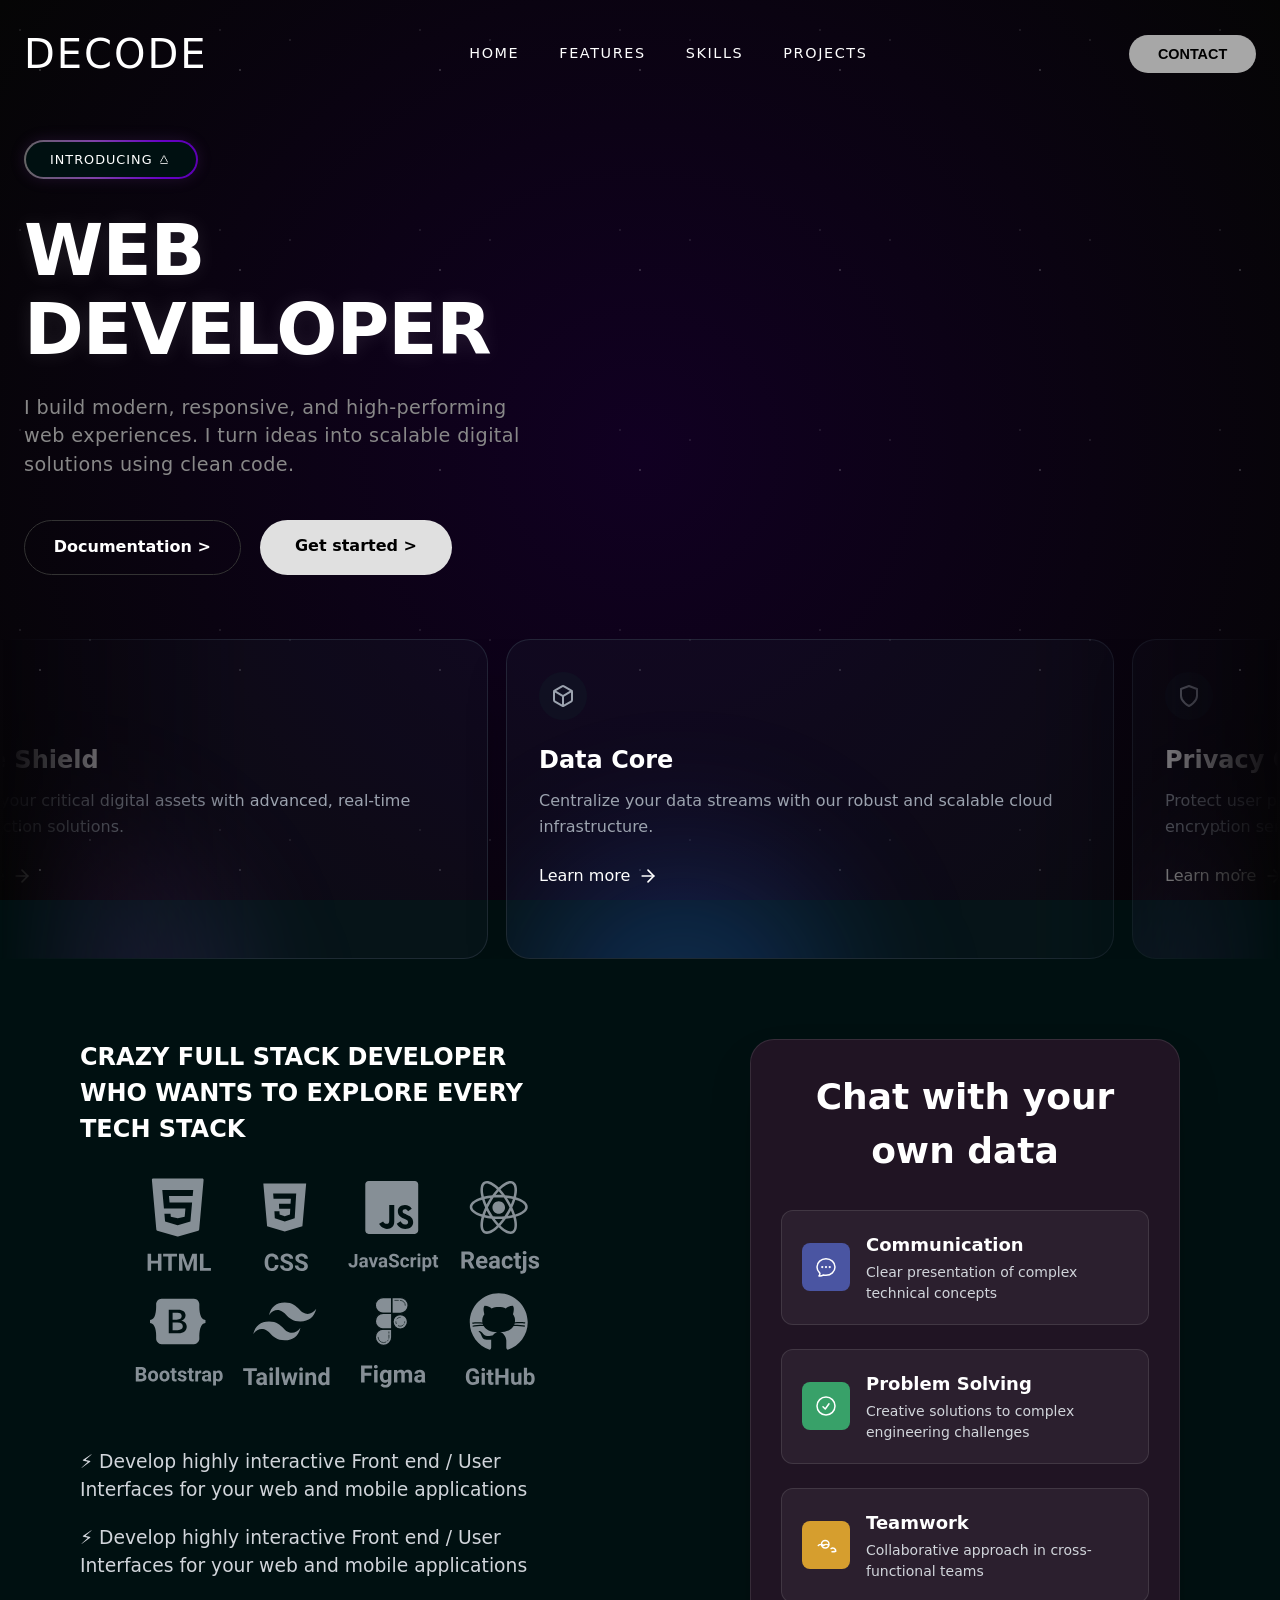
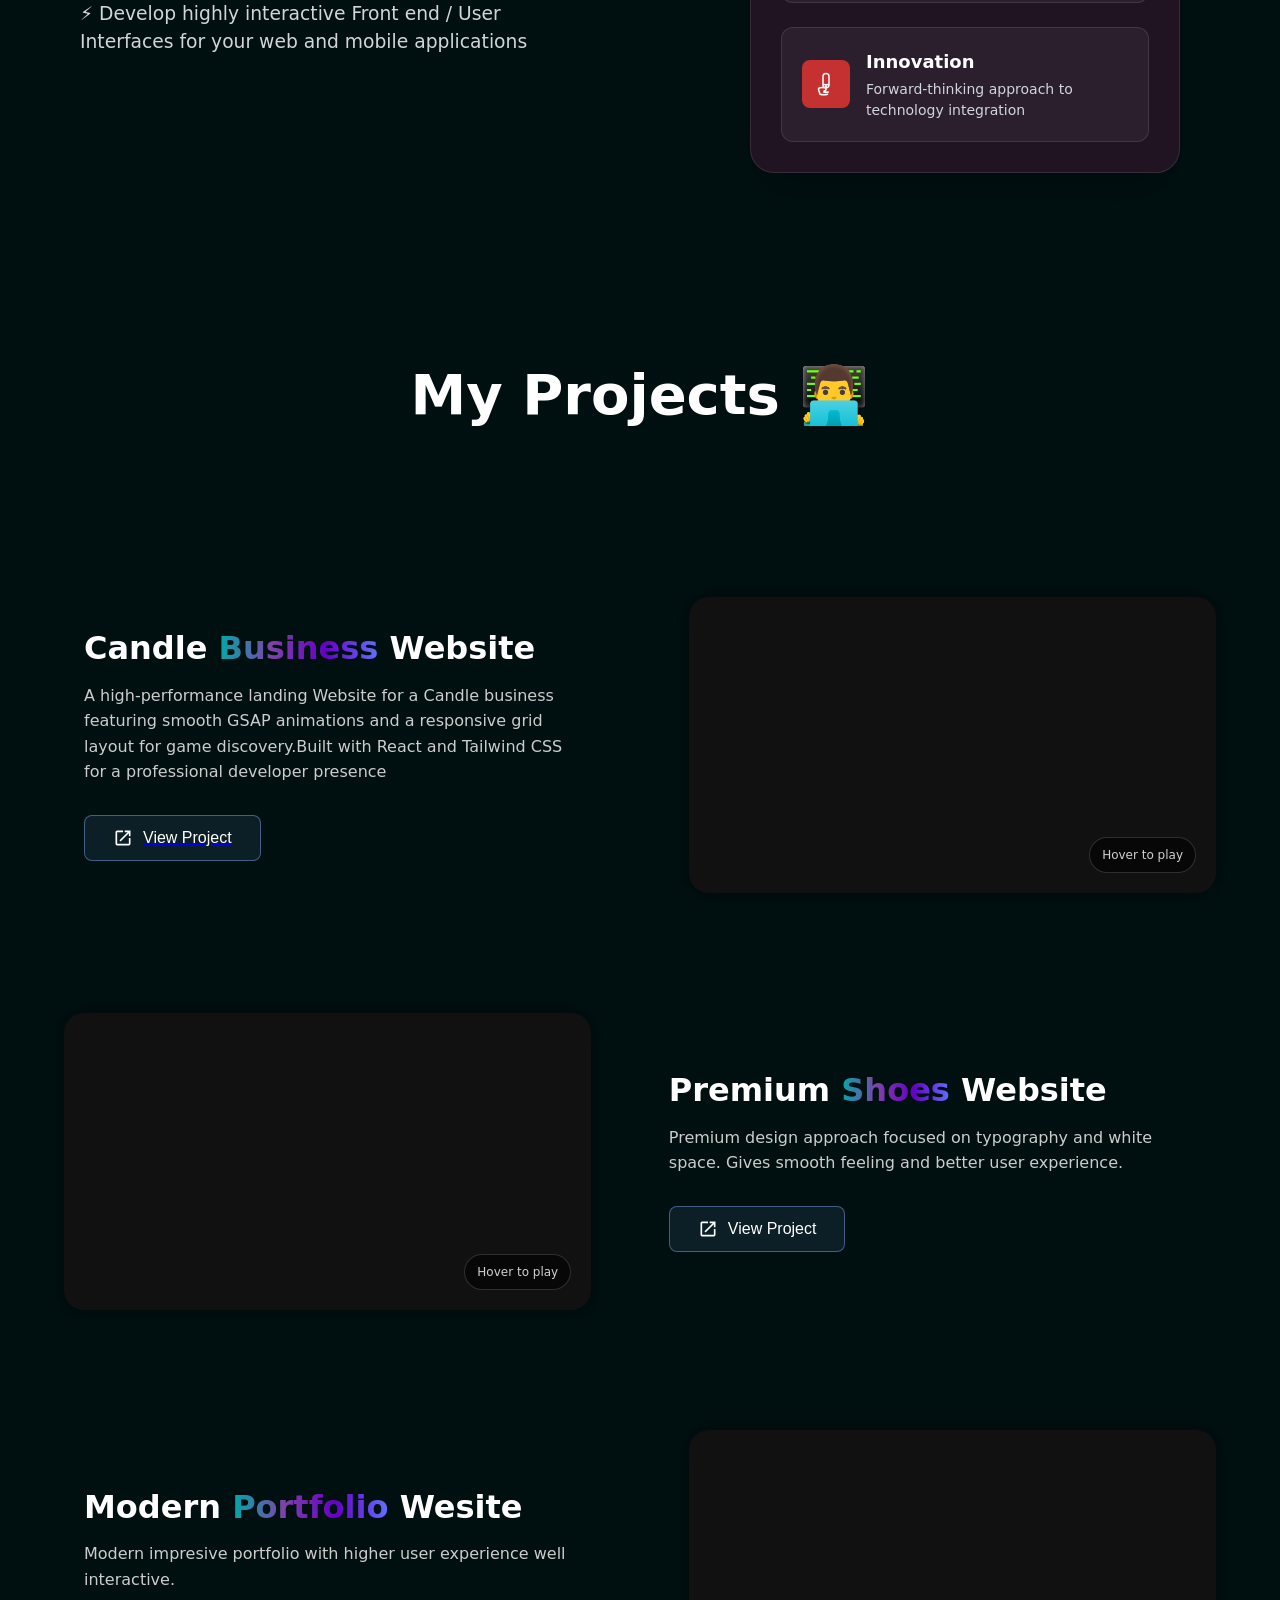
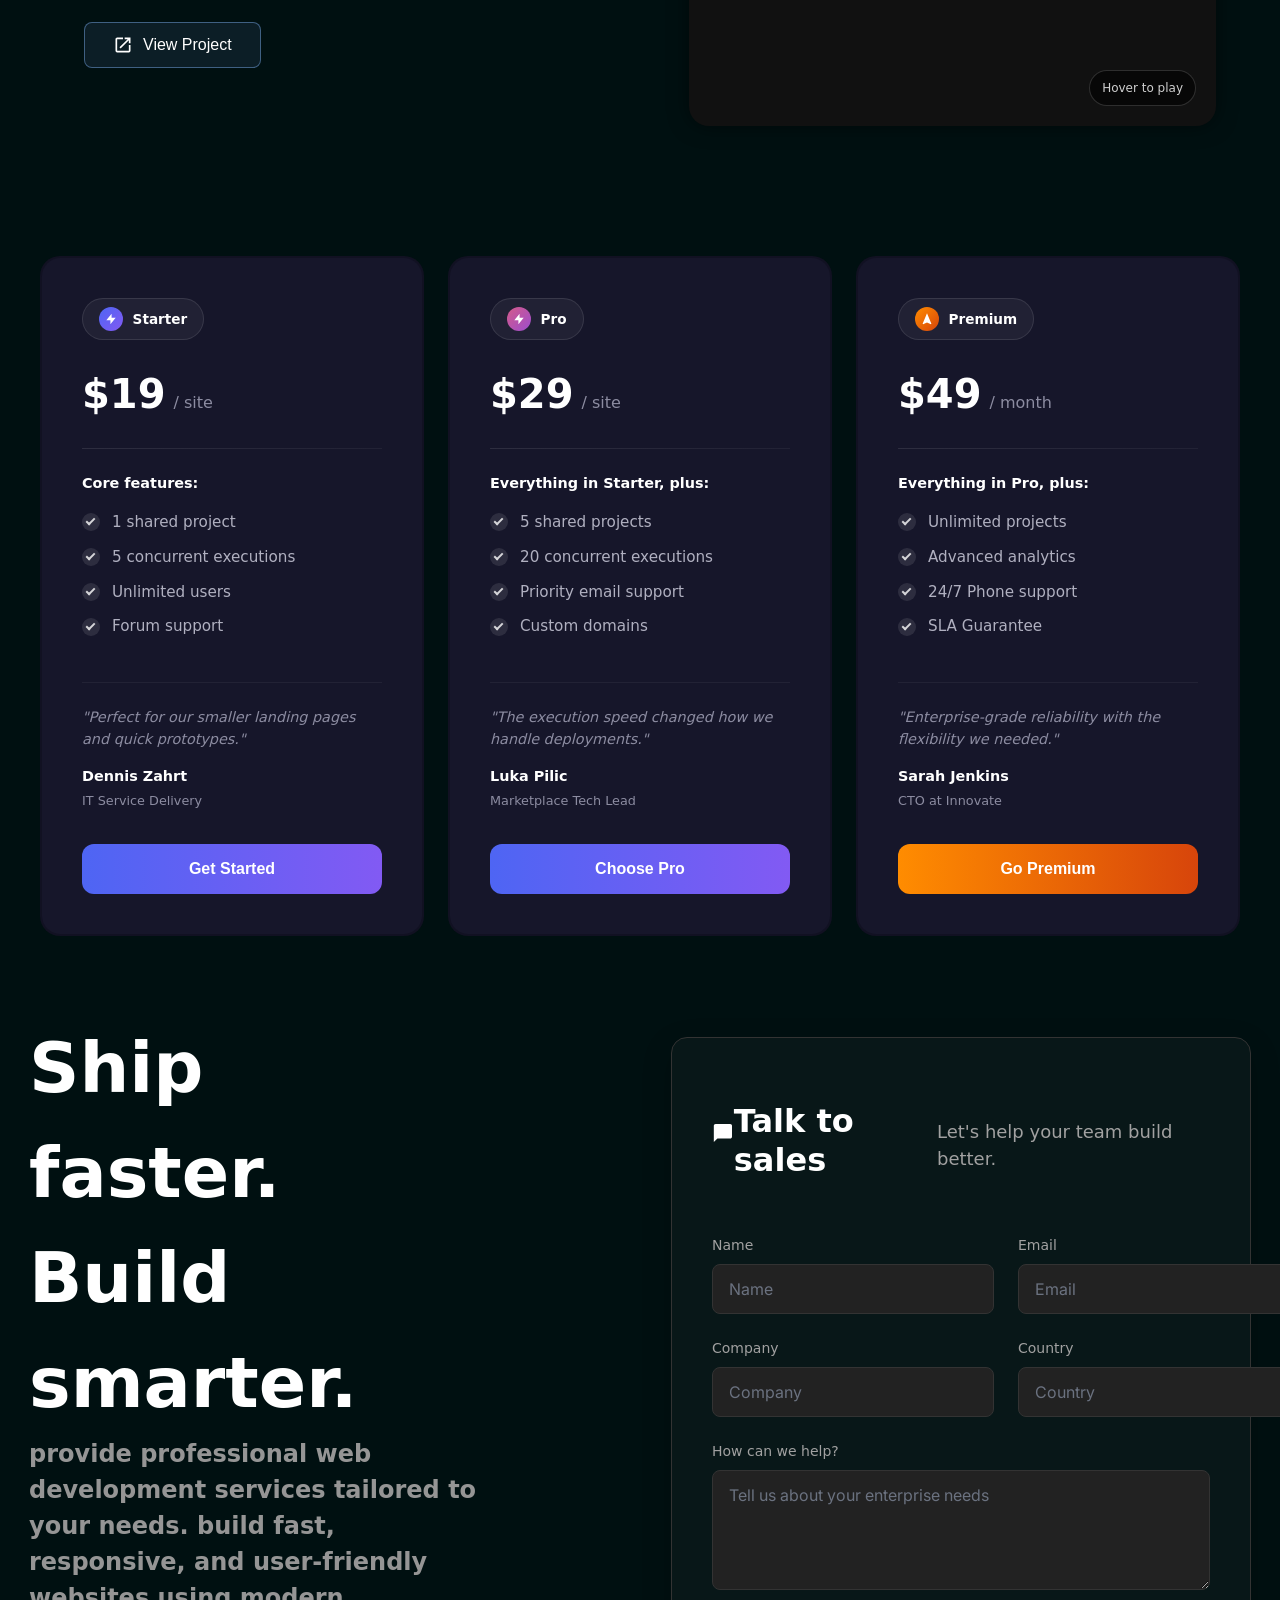
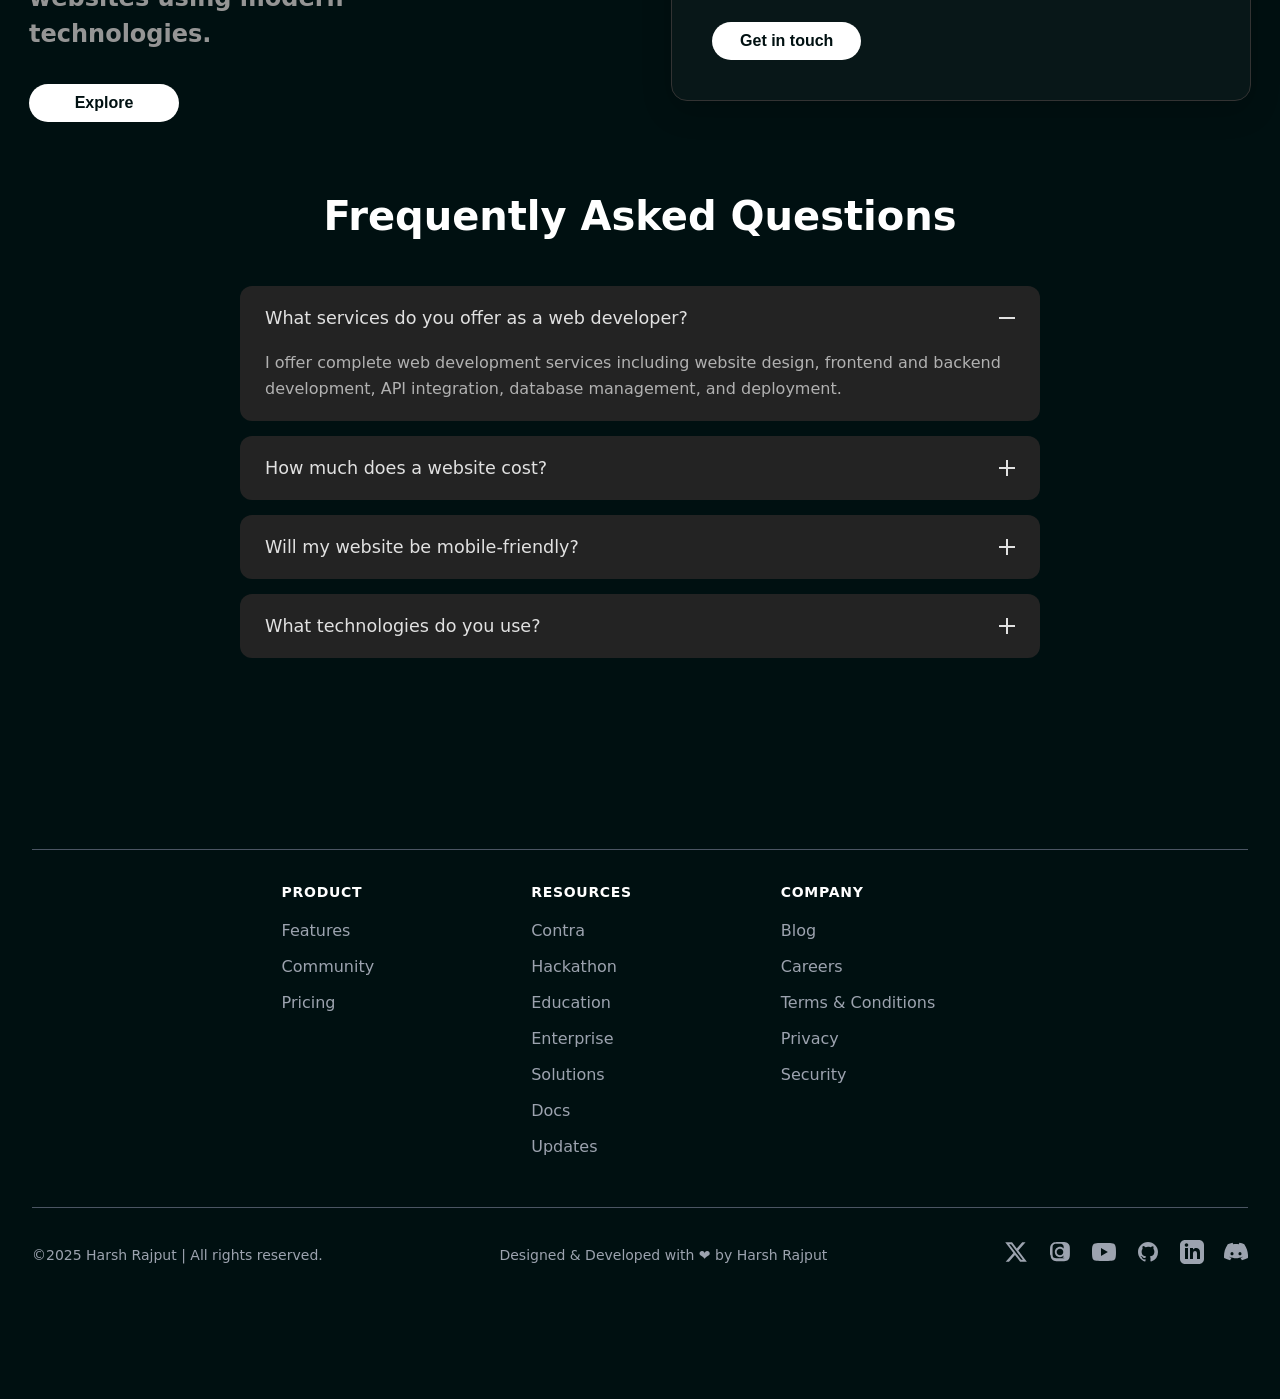
==== index.html @ a990250d "renamed index html file" ====
<!DOCTYPE html>
<html lang="en">
<head>
    <meta charset="UTF-8">
    <meta name="viewport" content="width=device-width, initial-scale=1.0">
    <title>Animated Website</title>
    <!-- AOS Library CSS -->
    <link rel="stylesheet" href="https://unpkg.com/aos@next/dist/aos.css" />
     <link rel="preconnect" href="https://fonts.googleapis.com">
    <link rel="preconnect" href="https://fonts.gstatic.com" crossorigin>
    <link href="https://fonts.googleapis.com/css2?family=Inter:wght@400;500;600;700&display=swap" rel="stylesheet">
    <!-- <link rel="stylesheet" href="style1.css" /> -->
   <link rel="stylesheet" href="style.css">
</head>
<body>

    <!-- Top Drop Down Menu -->
<div class="menu-mask" id="menu-mask"></div>
<aside class="top-menu" id="top-menu">
    <div class="top-menu-header">
        <div class="top-menu-logo">
            <svg class="logo-icon" viewBox="0 0 24 24"><path d="M12 2L2 7l10 5 10-5-10-5zM2 17l10 5 10-5M2 12l10 5 10-5"/></svg>
            DECODE
        </div>
        <div class="top-header-actions">
            <button class="close-btn-gradient" id="close-btn" aria-label="Close menu">
                <svg viewBox="0 0 24 24" fill="none" stroke="currentColor" stroke-width="2.5"><path d="M18 6L6 18M6 6l12 12"/></svg>
            </button>
           
        </div>
    </div>
    
    <div class="menu-list">
        <!-- Product -->
        <div class="menu-row">
            <button class="menu-row-trigger">
                Product
                <svg class="chevron-icon" viewBox="0 0 24 24"><path d="M6 9l6 6 6-6"/></svg>
            </button>
            <div class="menu-row-content">
                <a href="#">Platform Overview</a>
                <a href="#">Integrations</a>
                <a href="#">API Reference</a>
            </div>
        </div>

        <!-- Use cases -->
        <div class="menu-row">
            <button class="menu-row-trigger">
                Use cases
                <svg class="chevron-icon" viewBox="0 0 24 24"><path d="M6 9l6 6 6-6"/></svg>
            </button>
            <div class="menu-row-content">
                <a href="#">E-commerce</a>
                <a href="#">SaaS Ops</a>
                <a href="#">Marketing Automation</a>
            </div>
        </div>

        <!-- Docs -->
        <div class="menu-row">
            <button class="menu-row-trigger">
                Docs
                <svg class="chevron-icon" viewBox="0 0 24 24"><path d="M6 9l6 6 6-6"/></svg>
            </button>
            <div class="menu-row-content">
                <a href="#">Quickstart</a>
                <a href="#">Tutorials</a>
                <a href="#">Webhooks</a>
            </div>
        </div>

        <!-- Community -->
        <div class="menu-row">
            <button class="menu-row-trigger">
                Community
                <svg class="chevron-icon" viewBox="0 0 24 24"><path d="M6 9l6 6 6-6"/></svg>
            </button>
            <div class="menu-row-content">
                <a href="#">Forum</a>
                <a href="#">Discord</a>
                <a href="#">Open Source</a>
            </div>
        </div>

        <!-- Links -->
        <div class="menu-row">
            <a href="#" class="menu-row-trigger" style="text-decoration: none;">
                Enterprise
            </a>
        </div>
        <div class="menu-row">
            <a href="#" class="menu-row-trigger" style="text-decoration: none;">
                Pricing
            </a>
        </div>
    </div>
</aside>

<div id="cursor-light"></div>

<div id="home" class="container">
    <img class="image-gradient" src="gradient.png" alt="" onerror="this.style.display='none'">
    <div class="layer-blur"></div>
    
    <header>
        <h1 data-aos="fade-right" data-aos-duration="1000" class="logo">DECODE</h1>
        <nav>
            
            <a data-aos="fade-down" data-aos-delay="100" href="#home">HOME</a>
            <a data-aos="fade-down" data-aos-delay="200" href="#feature">FEATURES</a>
            <a data-aos="fade-down" data-aos-delay="300" href="#skills">SKILLS</a>
            <a data-aos="fade-down" data-aos-delay="400" href="#projects">PROJECTS</a>

            
        </nav>
        
            <div class="menu-toggle" id="menu-trigger">
                <span></span>
                <span></span>   
                <span></span>
            </div>
        
        
        <a href="#contact"><button data-aos="fade-left" data-aos-duration="1000" class="btn-signing">CONTACT</button></a>
        
        
    </header>

    <main>
        <div class="content">
            <div data-aos="fade-up" data-aos-delay="500" class="tag-box">
                <div class="tag">INTRODUCING &wedbar;</div>
            </div>
            
            <h1 data-aos="fade-up" data-aos-delay="600">WEB DEVELOPER</h1>
            
            <p data-aos="fade-up" data-aos-delay="700" class="discription">
                I build modern, responsive, and high-performing web experiences.
I turn ideas into scalable digital solutions using clean code.
            </p>
            
            <div data-aos="fade-up" data-aos-delay="800" class="buttons">
                <a id="hover-btn" href="#questions" class="btn-get-started">Documentation &gt;</a>
                <a href="#services" class="btn-signing-main">Get started &gt;</a>
            </div>
        </div>

        <div class="robot-container" data-aos="zoom-in" data-aos-delay="900" data-aos-duration="1500">
           
                <img src="1image.jpeg" alt="Description of image">

           
        </div>
    </main>

</div>

    <!-- second page -->
      <!-- Slider Container -->
    <div id="feature" class="slider">
        <!-- Slider Track: Contains original and cloned cards -->
        <div class="slider-track">
            <!-- Original Cards -->
            <div class="card-container card-purple">
                <div class="card-content">
                    <div class="icon-wrapper">
                        <svg width="24" height="24" viewBox="0 0 24 24" fill="none" stroke="currentColor" stroke-width="2" stroke-linecap="round" stroke-linejoin="round"><rect x="3" y="11" width="18" height="11" rx="2" ry="2"></rect><path d="M7 11V7a5 5 0 0 1 10 0v4"></path></svg>
                    </div>
                    <h2 class="card-title">Secure Shield</h2>
                    <p class="card-description">Safeguard your critical digital assets with advanced, real-time threat detection solutions.</p>
                    <a href="#" class="card-link">Learn more
                        <svg width="20" height="20" viewBox="0 0 24 24" fill="none" stroke="currentColor" stroke-width="2" stroke-linecap="round" stroke-linejoin="round"><line x1="5" y1="12" x2="19" y2="12"></line><polyline points="12 5 19 12 12 19"></polyline></svg>
                    </a>
                </div>
            </div>
            <div class="card-container card-blue">
                <div class="card-content"><div class="icon-wrapper"><svg width="24" height="24" viewBox="0 0 24 24" fill="none" stroke="currentColor" stroke-width="2" stroke-linecap="round" stroke-linejoin="round"><path d="M21 16V8a2 2 0 0 0-1-1.73l-7-4a2 2 0 0 0-2 0l-7 4A2 2 0 0 0 3 8v8a2 2 0 0 0 1 1.73l7 4a2 2 0 0 0 2 0l7-4A2 2 0 0 0 21 16z"></path><polyline points="3.27 6.96 12 12.01 20.73 6.96"></polyline><line x1="12" y1="22.08" x2="12" y2="12"></line></svg></div><h2 class="card-title">Data Core</h2><p class="card-description">Centralize your data streams with our robust and scalable cloud infrastructure.</p><a href="#" class="card-link">Learn more<svg width="20" height="20" viewBox="0 0 24 24" fill="none" stroke="currentColor" stroke-width="2" stroke-linecap="round" stroke-linejoin="round"><line x1="5" y1="12" x2="19" y2="12"></line><polyline points="12 5 19 12 12 19"></polyline></svg></a></div>
            </div>
            <div class="card-container card-purple">
                <div class="card-content"><div class="icon-wrapper"><svg width="24" height="24" viewBox="0 0 24 24" fill="none" stroke="currentColor" stroke-width="2" stroke-linecap="round" stroke-linejoin="round"><path d="M12 22s8-4 8-10V5l-8-3-8 3v7c0 6 8 10 8 10z"></path></svg></div><h2 class="card-title">Privacy Guard</h2><p class="card-description">Protect user privacy with our advanced anonymization and data encryption services.</p><a href="#" class="card-link">Learn more<svg width="20" height="20" viewBox="0 0 24 24" fill="none" stroke="currentColor" stroke-width="2" stroke-linecap="round" stroke-linejoin="round"><line x1="5" y1="12" x2="19" y2="12"></line><polyline points="12 5 19 12 12 19"></polyline></svg></a></div>
            </div>
            <div class="card-container card-blue">
                <div class="card-content"><div class="icon-wrapper"><svg width="24" height="24" viewBox="0 0 24 24" fill="none" stroke="currentColor" stroke-width="2" stroke-linecap="round" stroke-linejoin="round"><polyline points="22 12 18 12 15 21 9 3 6 12 2 12"></polyline></svg></div><h2 class="card-title">System Pulse</h2><p class="card-description">Monitor your application's health and performance with our real-time analytics dashboard.</p><a href="#" class="card-link">Learn more<svg width="20" height="20" viewBox="0 0 24 24" fill="none" stroke="currentColor" stroke-width="2" stroke-linecap="round" stroke-linejoin="round"><line x1="5" y1="12" x2="19" y2="12"></line><polyline points="12 5 19 12 12 19"></polyline></svg></a></div>
            </div>
        </div>
    </div>

    <!-- third page -->

    <div id="skills" class="grid-container">
        <div  class="left-section">
            <h2 data-aos="fade-right" data-aos-duration="1000"  class="text-container-left">
                CRAZY FULL STACK DEVELOPER WHO WANTS TO EXPLORE EVERY TECH STACK
            </h2>

            <div style="margin-top: 30px; margin-left: 10%" class="icons-container">
                <!-- html -->
                <div data-aos="fade-up" data-aos-delay="100" class="icon">
                    <svg class="my-icon" xmlns="http://www.w3.org/2000/svg" viewBox="0,0,256,256">
                        <g transform="translate(47.36,47.36) scale(0.63,0.63)">
                            <g fill-rule="nonzero">
                                <g transform="translate(-1.024,-79.36) scale(5.12,5.12)">
                                    <path d="M45.27344,2.32422c-0.1875,-0.20703 -0.45703,-0.32422 -0.73828,-0.32422h-39.07031c-0.28125,0 -0.55078,0.11719 -0.73828,0.32422c-0.19141,0.20703 -0.28516,0.48438 -0.25781,0.76563l3.51953,39.42578c0.03516,0.41406 0.32422,0.75781 0.72266,0.875l16.01172,4.57031c0.08594,0.02734 0.17969,0.03906 0.27344,0.03906c0.09375,0 0.18359,-0.01172 0.27344,-0.03906l16.02344,-4.57031c0.39844,-0.11719 0.68359,-0.46094 0.72266,-0.875l3.51563,-39.42578c0.02734,-0.28125 -0.06641,-0.55859 -0.25781,-0.76562zM36.84766,15.91797h-18.8125l0.44922,5.08984h17.91016l-1.34375,15.04297l-10.05859,3.03906l-0.09766,-0.03125l-9.94141,-3.01172l-0.54297,-6.12891h4.87109l0.21094,2.37891l5.55859,1.16406l5.45703,-1.16406l0.58203,-6.4375h-17.04297l-1.32422,-14.80469h24.55859z"></path>
                                </g>
                            </g>
                            <g fill-rule="nonzero">
                                <path d="M60.775,236.78v69.16h-14.25v-29.64h-27.78v29.64h-14.26v-69.16h14.26v28.03h27.78v-28.03zM123.905,236.78v11.54h-21.18v57.62h-14.25v-57.62h-20.9v-11.54zM132.025,236.78h18.62l17.77,50.16l17.67,-50.16h18.71v69.16h-14.29v-18.9l1.42,-32.64l-18.67,51.54h-9.78l-18.62,-51.49l1.42,32.59v18.9h-14.25zM231.495,236.78v57.71h30.26v11.45h-44.51v-69.16z"></path>
                            </g>
                        </g>
                    </svg>
                </div>
                <!-- CSS -->
                <div data-aos="fade-up" data-aos-delay="150" class="icon">
                    <svg class="my-icon" xmlns="http://www.w3.org/2000/svg" viewBox="0,0,256,256">
                        <g transform="translate(47.36,47.36) scale(0.63,0.63)">
                            <g fill-rule="evenodd">
                                <g transform="translate(-1.024,-79.36) scale(5.12,5.12)">
                                    <path d="M42,6l-3,34l-14,4l-14,-4l-3,-34zM16.80078,28h4l0.09766,2.5l4.10156,1.39844l4.10156,-1.39844l0.29688,-4.5h-8.79687l-0.20312,-4h9.20313l0.29688,-4h-13.79687l-0.30078,-4h18.30078l-0.5,8l-0.70312,11.5l-7.89844,2.60156l-7.89844,-2.60156z"></path>
                                </g>
                            </g>
                            <g fill-rule="nonzero">
                                <path d="M87.405,282.9h14.25c-0.54,7.44667 -3.28667,13.30667 -8.24,17.58c-4.96,4.27333 -11.49333,6.41 -19.6,6.41v0c-8.86667,0 -15.84,-2.98333 -20.92,-8.95c-5.08667,-5.97333 -7.63,-14.17 -7.63,-24.59v0v-4.22c0,-6.65333 1.17333,-12.51333 3.52,-17.58c2.34667,-5.06667 5.69667,-8.95333 10.05,-11.66c4.35333,-2.70667 9.41,-4.06 15.17,-4.06v0c7.98,0 14.41,2.13667 19.29,6.41c4.87333,4.27333 7.69,10.27667 8.45,18.01v0h-14.25c-0.34667,-4.46667 -1.59,-7.70667 -3.73,-9.72c-2.13333,-2.00667 -5.38667,-3.01 -9.76,-3.01v0c-4.74667,0 -8.3,1.7 -10.66,5.1c-2.36,3.40667 -3.57333,8.68667 -3.64,15.84v0v5.23c0,7.47333 1.13333,12.93667 3.4,16.39c2.26667,3.44667 5.83667,5.17 10.71,5.17v0c4.4,0 7.68667,-1.00333 9.86,-3.01c2.16667,-2.01333 3.41,-5.12667 3.73,-9.34zM146.875,287.8v0c0,-2.69333 -0.95,-4.76 -2.85,-6.2c-1.9,-1.44 -5.32,-2.96 -10.26,-4.56c-4.94,-1.6 -8.85333,-3.17667 -11.74,-4.73v0c-7.85333,-4.24 -11.78,-9.95667 -11.78,-17.15v0c0,-3.73333 1.05333,-7.06667 3.16,-10c2.10667,-2.92667 5.13333,-5.21333 9.08,-6.86c3.94,-1.64667 8.36333,-2.47 13.27,-2.47v0c4.94,0 9.34333,0.89333 13.21,2.68c3.86,1.79333 6.86,4.32 9,7.58c2.13333,3.26 3.2,6.96667 3.2,11.12v0h-14.25c0,-3.16667 -0.99667,-5.63 -2.99,-7.39c-1.99333,-1.76 -4.79667,-2.64 -8.41,-2.64v0c-3.48,0 -6.18667,0.73667 -8.12,2.21c-1.93333,1.47333 -2.9,3.41333 -2.9,5.82v0c0,2.24667 1.13333,4.13 3.4,5.65c2.26667,1.52 5.6,2.94667 10,4.28v0c8.10667,2.43333 14.01333,5.45667 17.72,9.07c3.7,3.61333 5.55,8.11 5.55,13.49v0c0,5.98667 -2.26333,10.68 -6.79,14.08c-4.52667,3.40667 -10.62,5.11 -18.28,5.11v0c-5.32667,0 -10.17333,-0.97333 -14.54,-2.92c-4.37333,-1.94667 -7.70667,-4.61333 -10,-8c-2.29333,-3.39333 -3.44,-7.32 -3.44,-11.78v0h14.29c0,7.62667 4.56333,11.44 13.69,11.44v0c3.38667,0 6.03,-0.68667 7.93,-2.06c1.9,-1.38 2.85,-3.30333 2.85,-5.77zM206.675,287.8v0c0,-2.69333 -0.95,-4.76 -2.85,-6.2c-1.9,-1.44 -5.32,-2.96 -10.26,-4.56c-4.94,-1.6 -8.85,-3.17667 -11.73,-4.73v0c-7.85333,-4.24 -11.78,-9.95667 -11.78,-17.15v0c0,-3.73333 1.05333,-7.06667 3.16,-10c2.10667,-2.92667 5.13,-5.21333 9.07,-6.86c3.94,-1.64667 8.36667,-2.47 13.28,-2.47v0c4.93333,0 9.33333,0.89333 13.2,2.68c3.86667,1.79333 6.86667,4.32 9,7.58c2.14,3.26 3.21,6.96667 3.21,11.12v0h-14.25c0,-3.16667 -0.99667,-5.63 -2.99,-7.39c-2,-1.76 -4.80333,-2.64 -8.41,-2.64v0c-3.48667,0 -6.19667,0.73667 -8.13,2.21c-1.92667,1.47333 -2.89,3.41333 -2.89,5.82v0c0,2.24667 1.13,4.13 3.39,5.65c2.26667,1.52 5.6,2.94667 10,4.28v0c8.10667,2.43333 14.01333,5.45667 17.72,9.07c3.70667,3.61333 5.56,8.11 5.56,13.49v0c0,5.98667 -2.26333,10.68 -6.79,14.08c-4.53333,3.40667 -10.63,5.11 -18.29,5.11v0c-5.32,0 -10.16667,-0.97333 -14.54,-2.92c-4.36667,-1.94667 -7.7,-4.61333 -10,-8c-2.29333,-3.39333 -3.44,-7.32 -3.44,-11.78v0h14.3c0,7.62667 4.56,11.44 13.68,11.44v0c3.38667,0 6.03,-0.68667 7.93,-2.06c1.9,-1.38 2.85,-3.30333 2.85,-5.77z"></path>
                            </g>
                        </g>
                    </svg>
                </div>
                <!-- js -->
                <div data-aos="fade-up" data-aos-delay="200" class="icon">
                    <svg class="my-icon" xmlns="http://www.w3.org/2000/svg" viewBox="0,0,256,256">
                        <g transform="translate(47.36,47.36) scale(0.63,0.63)">
                            <g fill-rule="nonzero">
                                <g transform="translate(-1.024,-79.36) scale(5.12,5.12)">
                                    <path d="M43.33594,4h-36.66797c-1.47266,0 -2.66797,1.19531 -2.66797,2.66797v36.66406c0,1.47266 1.19531,2.66797 2.66797,2.66797h36.66406c1.47266,0 2.66797,-1.19531 2.66797,-2.66406v-36.66797c0,-1.47266 -1.19531,-2.66797 -2.66406,-2.66797zM27,36.18359c0,3.99609 -2.34375,5.81641 -5.76562,5.81641c-3.09375,0 -5.32422,-2.07422 -6.23437,-4l3.14453,-1.90234c0.60547,1.07422 1.52734,1.90234 2.85547,1.90234c1.26953,0 2,-0.49609 2,-2.42578v-12.57422h4zM35.67578,42c-3.54297,0 -5.55469,-1.78516 -6.67578,-4l3,-2c0.81641,1.33594 1.70703,2.61328 3.58984,2.61328c1.58203,0 2.41016,-0.78906 2.41016,-1.88281c0,-1.30469 -0.85937,-1.76953 -2.59766,-2.53125l-0.95312,-0.41016c-2.75391,-1.17187 -4.58594,-2.64062 -4.58594,-5.75c0,-2.85937 2.18359,-5.03906 5.58984,-5.03906c2.42578,0 4.16797,0.84375 5.42578,3.05469l-2.96875,1.91016c-0.65625,-1.17578 -1.35937,-1.63672 -2.45703,-1.63672c-1.11719,0 -1.82422,0.71094 -1.82422,1.63672c0,1.14453 0.70703,1.60547 2.34375,2.31641l0.95313,0.41016c3.24609,1.38672 5.07422,2.80469 5.07422,5.99219c0,3.43359 -2.69922,5.31641 -6.32422,5.31641z"></path>
                                </g>
                            </g>
                            <g fill-rule="nonzero">
                                <path d="M-23.89,275.09v-37.8h11.25v37.8c0,3.47333 -0.77,6.54333 -2.31,9.21c-1.54,2.66 -3.71,4.71667 -6.51,6.17c-2.79333,1.44667 -5.95333,2.17 -9.48,2.17v0c-5.78,0 -10.28,-1.47 -13.5,-4.41c-3.22667,-2.93333 -4.84,-7.09 -4.84,-12.47v0h11.32c0,2.68 0.56333,4.65667 1.69,5.93c1.12667,1.27333 2.90333,1.91 5.33,1.91v0c2.14667,0 3.85667,-0.73667 5.13,-2.21c1.28,-1.47333 1.92,-3.57333 1.92,-6.3zM30.75,291.89h-10.95c-0.5,-0.97333 -0.86333,-2.18667 -1.09,-3.64v0c-2.62667,2.92667 -6.04,4.39 -10.24,4.39v0c-3.97333,0 -7.26667,-1.15 -9.88,-3.45c-2.61333,-2.3 -3.92,-5.2 -3.92,-8.7v0c0,-4.3 1.59333,-7.6 4.78,-9.9c3.18667,-2.3 7.79333,-3.46333 13.82,-3.49v0h4.99v-2.32c0,-1.87333 -0.48333,-3.37333 -1.45,-4.5c-0.96,-1.12667 -2.47667,-1.69 -4.55,-1.69v0c-1.82667,0 -3.26,0.43667 -4.3,1.31c-1.03333,0.88 -1.55,2.08 -1.55,3.6v0h-10.84c0,-2.34667 0.72333,-4.52 2.17,-6.52c1.45333,-2 3.50333,-3.57 6.15,-4.71c2.65333,-1.13333 5.63,-1.7 8.93,-1.7v0c5,0 8.97,1.25333 11.91,3.76c2.93333,2.51333 4.4,6.04667 4.4,10.6v0v17.58c0.02667,3.85333 0.56667,6.76667 1.62,8.74v0zM10.83,284.35v0c1.6,0 3.07667,-0.35667 4.43,-1.07c1.34667,-0.70667 2.34667,-1.66 3,-2.86v0v-6.98h-4.05c-5.42667,0 -8.31667,1.87333 -8.67,5.62v0l-0.03,0.64c0,1.35333 0.47333,2.46667 1.42,3.34c0.95333,0.87333 2.25333,1.31 3.9,1.31zM44.54,251.32l7.54,27.33l7.54,-27.33h11.32l-13.68,40.57h-10.35l-13.69,-40.57zM109.61,291.89h-10.95c-0.5,-0.97333 -0.86333,-2.18667 -1.09,-3.64v0c-2.62667,2.92667 -6.04,4.39 -10.24,4.39v0c-3.97333,0 -7.26667,-1.15 -9.88,-3.45c-2.61333,-2.3 -3.92,-5.2 -3.92,-8.7v0c0,-4.3 1.59333,-7.6 4.78,-9.9c3.19333,-2.3 7.8,-3.46333 13.82,-3.49v0h4.99v-2.32c0,-1.87333 -0.48,-3.37333 -1.44,-4.5c-0.96667,-1.12667 -2.48667,-1.69 -4.56,-1.69v0c-1.82667,0 -3.25667,0.43667 -4.29,1.31c-1.04,0.88 -1.56,2.08 -1.56,3.6v0h-10.84c0,-2.34667 0.72667,-4.52 2.18,-6.52c1.44667,-2 3.49667,-3.57 6.15,-4.71c2.64667,-1.13333 5.62,-1.7 8.92,-1.7v0c5,0 8.97,1.25333 11.91,3.76c2.93333,2.51333 4.4,6.04667 4.4,10.6v0v17.58c0.02667,3.85333 0.56667,6.76667 1.62,8.74v0zM89.69,284.35v0c1.60667,0 3.08333,-0.35667 4.43,-1.07c1.34667,-0.70667 2.34667,-1.66 3,-2.86v0v-6.98h-4.05c-5.42667,0 -8.31333,1.87333 -8.66,5.62v0l-0.04,0.64c0,1.35333 0.47333,2.46667 1.42,3.34c0.95333,0.87333 2.25333,1.31 3.9,1.31zM145.35,277.56v0c0,-2.12 -0.75,-3.75 -2.25,-4.89c-1.5,-1.13333 -4.2,-2.33333 -8.1,-3.6c-3.9,-1.26 -6.99,-2.50333 -9.27,-3.73v0c-6.2,-3.35333 -9.3,-7.86667 -9.3,-13.54v0c0,-2.94667 0.83333,-5.57667 2.5,-7.89c1.66,-2.31333 4.04667,-4.12 7.16,-5.42c3.11333,-1.3 6.60667,-1.95 10.48,-1.95v0c3.9,0 7.37667,0.70667 10.43,2.12c3.04667,1.41333 5.41333,3.40667 7.1,5.98c1.68667,2.57333 2.53,5.49667 2.53,8.77v0h-11.25c0,-2.5 -0.78667,-4.44333 -2.36,-5.83c-1.57333,-1.38667 -3.78667,-2.08 -6.64,-2.08v0c-2.74667,0 -4.88333,0.58333 -6.41,1.75c-1.52667,1.16 -2.29,2.69 -2.29,4.59v0c0,1.77333 0.89333,3.26 2.68,4.46c1.78667,1.2 4.42,2.32667 7.9,3.38v0c6.4,1.92 11.06333,4.30667 13.99,7.16c2.92,2.84667 4.38,6.39667 4.38,10.65v0c0,4.72667 -1.78667,8.43333 -5.36,11.12c-3.57333,2.68667 -8.38667,4.03 -14.44,4.03v0c-4.2,0 -8.02333,-0.77 -11.47,-2.31c-3.45333,-1.53333 -6.08667,-3.64 -7.9,-6.32c-1.80667,-2.67333 -2.71,-5.77 -2.71,-9.29v0h11.28c0,6.02 3.6,9.03 10.8,9.03v0c2.68,0 4.77,-0.54333 6.27,-1.63c1.5,-1.08667 2.25,-2.60667 2.25,-4.56zM180.41,283.9v0c2,0 3.62333,-0.55 4.87,-1.65c1.25333,-1.1 1.90333,-2.56333 1.95,-4.39v0h10.17c-0.02667,2.75333 -0.77667,5.27333 -2.25,7.56c-1.48,2.28667 -3.5,4.06333 -6.06,5.33c-2.56,1.26 -5.39,1.89 -8.49,1.89v0c-5.8,0 -10.37667,-1.84333 -13.73,-5.53c-3.34667,-3.68667 -5.02,-8.78 -5.02,-15.28v0v-0.72c0,-6.24667 1.66,-11.23333 4.98,-14.96c3.32667,-3.72 7.89,-5.58 13.69,-5.58v0c5.07333,0 9.14333,1.44333 12.21,4.33c3.06,2.88667 4.61667,6.73 4.67,11.53v0h-10.17c-0.04667,-2.1 -0.69667,-3.80667 -1.95,-5.12c-1.24667,-1.31333 -2.89667,-1.97 -4.95,-1.97v0c-2.52,0 -4.42667,0.92 -5.72,2.76c-1.28667,1.83333 -1.93,4.81333 -1.93,8.94v0v1.13c0,4.17333 0.64,7.17333 1.92,9c1.27333,1.82 3.21,2.73 5.81,2.73zM226.53,251.05l-0.15,10.43c-1.47333,-0.2 -2.77333,-0.3 -3.9,-0.3v0c-4.1,0 -6.78667,1.38667 -8.06,4.16v0v26.55h-10.84v-40.57h10.24l0.3,4.83c2.17333,-3.72 5.18667,-5.58 9.04,-5.58v0c1.2,0 2.32333,0.16 3.37,0.48zM243.03,251.32v40.57h-10.87v-40.57zM231.52,240.82v0c0,-1.62667 0.54333,-2.96667 1.63,-4.02c1.08667,-1.04667 2.57,-1.57 4.45,-1.57v0c1.84667,0 3.32,0.52333 4.42,1.57c1.1,1.05333 1.65,2.39333 1.65,4.02v0c0,1.64667 -0.55667,2.99333 -1.67,4.04c-1.11333,1.05333 -2.58,1.58 -4.4,1.58c-1.82667,0 -3.29667,-0.52667 -4.41,-1.58c-1.11333,-1.04667 -1.67,-2.39333 -1.67,-4.04zM288.48,271.42v0.56c0,6.24667 -1.41667,11.25333 -4.25,15.02c-2.84,3.76 -6.67333,5.64 -11.5,5.64v0c-4.1,0 -7.41333,-1.42667 -9.94,-4.28v0v19.13h-10.83v-56.17h10.05l0.37,3.97c2.62667,-3.14667 6.05333,-4.72 10.28,-4.72v0c5,0 8.88667,1.84667 11.66,5.54c2.77333,3.70667 4.16,8.81 4.16,15.31zM277.65,271.19v0c0,-3.77333 -0.67,-6.68667 -2.01,-8.74c-1.34,-2.04667 -3.28333,-3.07 -5.83,-3.07v0c-3.4,0 -5.74,1.3 -7.02,3.9v0v16.61c1.32667,2.67333 3.69,4.01 7.09,4.01v0c5.18,0 7.77,-4.23667 7.77,-12.71zM297.33,241.34h10.84v9.98h6.94v7.94h-6.94v20.25c0,1.5 0.28667,2.57667 0.86,3.23c0.58,0.65333 1.68,0.98 3.3,0.98v0c1.2,0 2.26333,-0.09 3.19,-0.27v0v8.22c-2.12667,0.64667 -4.31333,0.97 -6.56,0.97v0c-7.6,0 -11.47667,-3.83667 -11.63,-11.51v0v-21.87h-5.92v-7.94h5.92z"></path>
                            </g>
                        </g>
                    </svg>
                </div>
                <!-- reactjs -->
                <div data-aos="fade-up" data-aos-delay="250" class="icon">
                    <svg class="my-icon" xmlns="http://www.w3.org/2000/svg" viewBox="0,0,256,256">
                        <g transform="translate(47.36,47.36) scale(0.63,0.63)">
                            <g fill-rule="evenodd">
                                <g transform="translate(-1.024,-79.30512) scale(5.12,5.12)">
                                    <path d="M34.55469,3.98438c-0.77969,-0.02622 -1.5958,0.10972 -2.41406,0.375c-1.63652,0.53057 -3.35142,1.56451 -5.11133,2.99609c-0.68971,0.56104 -1.38567,1.20236 -2.08398,1.88281c-0.68291,-0.66318 -1.36458,-1.28728 -2.03906,-1.83594c-1.75849,-1.43043 -3.46875,-2.46478 -5.10156,-2.99414c-1.63281,-0.52936 -3.25746,-0.54577 -4.5918,0.22461c-1.33433,0.77038 -2.13227,2.18454 -2.49024,3.86328c-0.35796,1.67874 -0.31853,3.6779 0.04102,5.91602c0.12489,0.7774 0.303,1.59297 0.50586,2.42383c-0.76244,0.23107 -1.50285,0.47402 -2.18945,0.74219c-2.0721,0.80931 -3.78663,1.77754 -5.03516,2.92969c-1.24853,1.15215 -2.05469,2.55049 -2.05469,4.08594c0,1.53545 0.80616,2.93183 2.05469,4.08398c1.24852,1.15215 2.96306,2.12233 5.03516,2.93164c0.73417,0.28675 1.52904,0.54495 2.34961,0.78906c-0.29516,1.10284 -0.53429,2.17303 -0.69727,3.1875c-0.35984,2.23992 -0.39783,4.23933 -0.03906,5.92187c0.35878,1.68255 1.15712,3.10472 2.49805,3.87891c1.34093,0.77419 2.97286,0.75518 4.60938,0.22461c1.63652,-0.53057 3.34947,-1.56256 5.10938,-2.99414c0.68336,-0.55587 1.3746,-1.18998 2.06641,-1.86328c0.69543,0.67736 1.38944,1.31443 2.07617,1.87305c1.75849,1.43043 3.4707,2.46282 5.10352,2.99219c1.63281,0.52936 3.25747,0.54577 4.5918,-0.22461c1.33433,-0.77038 2.13032,-2.18454 2.48828,-3.86328c0.35796,-1.67874 0.31853,-3.67595 -0.04102,-5.91406c-0.16341,-1.01722 -0.4027,-2.09096 -0.69922,-3.19727c0.84768,-0.25006 1.66765,-0.5152 2.42383,-0.81055c2.0721,-0.80931 3.78663,-1.77949 5.03516,-2.93164c1.24853,-1.15215 2.05469,-2.54854 2.05469,-4.08398c0,-1.53545 -0.80616,-2.93379 -2.05469,-4.08594c-1.24853,-1.15215 -2.96306,-2.12037 -5.03516,-2.92969c-0.69645,-0.27202 -1.44823,-0.51813 -2.22266,-0.75195c0.20451,-0.83595 0.38608,-1.65737 0.51172,-2.43945c0.35983,-2.23991 0.39784,-4.24128 0.03906,-5.92383c-0.35877,-1.68255 -1.15907,-3.10277 -2.5,-3.87695c-0.67047,-0.38709 -1.41367,-0.57535 -2.19336,-0.60156zM34.46289,6.01953c0.48926,0.01338 0.90664,0.12981 1.26367,0.33594c0.71406,0.41226 1.24186,1.21462 1.52344,2.53516c0.28158,1.32053 0.27185,3.1047 -0.06055,5.17383c-0.11381,0.70843 -0.27905,1.45924 -0.4668,2.22852c-2.0455,-0.49227 -4.28691,-0.85757 -6.67578,-1.07227c-1.19924,-1.66137 -2.43147,-3.17492 -3.67383,-4.51758c0.65714,-0.64146 1.31002,-1.2414 1.94727,-1.75977c1.62571,-1.32243 3.16481,-2.22226 4.44922,-2.63867c0.6422,-0.20821 1.2041,-0.29854 1.69336,-0.28516zM15.48633,6.02539c0.49209,-0.01374 1.05516,0.07635 1.69922,0.28516c1.28811,0.41761 2.82991,1.31705 4.45703,2.64063c0.62446,0.50796 1.26272,1.09648 1.90625,1.72266c-1.25155,1.35365 -2.49397,2.88031 -3.70117,4.55664c-2.37877,0.21861 -4.61105,0.58588 -6.64648,1.08008c-0.18635,-0.76501 -0.35161,-1.51196 -0.46484,-2.2168c-0.33269,-2.07092 -0.34099,-3.85535 -0.05859,-5.17969c0.28239,-1.32434 0.8145,-2.13276 1.53516,-2.54883c0.36032,-0.20803 0.78135,-0.32611 1.27344,-0.33984zM24.97656,12.14258c0.81461,0.88649 1.62939,1.85658 2.4375,2.90039c-0.79403,-0.03311 -1.59777,-0.05274 -2.41406,-0.05274c-0.83254,0 -1.65159,0.02026 -2.46094,0.05469c0.80829,-1.04462 1.62269,-2.01518 2.4375,-2.90234zM25,17.00977c1.35989,0 2.68535,0.05588 3.97461,0.15039c0.88712,1.27416 1.75404,2.6259 2.58008,4.05664c0.72582,1.25715 1.38264,2.51237 1.98047,3.75195c-0.60414,1.25603 -1.27197,2.52822 -2.00781,3.80273c-0.64774,1.12191 -1.32415,2.18746 -2.01172,3.21484c-1.45631,0.12172 -2.96532,0.18945 -4.51562,0.18945c-1.58762,0 -3.13054,-0.07175 -4.61914,-0.19922c-0.67612,-1.01261 -1.34112,-2.06202 -1.97852,-3.16602c-0.73416,-1.2716 -1.39877,-2.54147 -2.00195,-3.79492c0.60572,-1.26053 1.27331,-2.53745 2.01172,-3.81641c0.82171,-1.42324 1.6861,-2.76716 2.56836,-4.03516c1.30314,-0.09664 2.64398,-0.1543 4.01953,-0.1543zM31.54883,17.41016c1.64847,0.20568 3.19626,0.49125 4.63672,0.83398c-0.42742,1.40115 -0.95389,2.86467 -1.5918,4.375c-0.41418,-0.79842 -0.84315,-1.59956 -1.30664,-2.40234c-0.56169,-0.97287 -1.1467,-1.90038 -1.73828,-2.80664zM18.34375,17.42578c-0.5791,0.88932 -1.14891,1.7988 -1.69922,2.75195c-0.46944,0.81309 -0.90731,1.625 -1.32617,2.43359c-0.6324,-1.50125 -1.1557,-2.95645 -1.58008,-4.34961c1.42972,-0.34336 2.96848,-0.62791 4.60547,-0.83594zM38.16406,18.77539c0.70888,0.21449 1.3935,0.43832 2.02148,0.68359c1.91015,0.74606 3.4211,1.62951 4.40039,2.5332c0.97929,0.90369 1.4043,1.76551 1.4043,2.60156c0,0.83605 -0.42501,1.69787 -1.4043,2.60156c-0.97929,0.90369 -2.49024,1.78714 -4.40039,2.5332c-0.69785,0.27256 -1.46459,0.51973 -2.26172,0.75391c-0.56863,-1.75878 -1.29442,-3.59365 -2.1582,-5.4668c0.99316,-2.15054 1.79546,-4.24734 2.39844,-6.24023zM11.80273,18.78516c0.59607,1.97301 1.38808,4.04896 2.36719,6.17773c-0.86945,1.88406 -1.59883,3.72936 -2.16992,5.49805c-0.76904,-0.22802 -1.50979,-0.46849 -2.18555,-0.73242c-1.91015,-0.74606 -3.4211,-1.62951 -4.40039,-2.5332c-0.97929,-0.90369 -1.4043,-1.76551 -1.4043,-2.60156c0,-0.83605 0.42501,-1.69787 1.4043,-2.60156c0.97929,-0.90369 2.49024,-1.78714 4.40039,-2.5332c0.61832,-0.2415 1.29146,-0.46215 1.98828,-0.67383zM25,20c-2.74958,0 -5,2.25042 -5,5c0,2.74958 2.25042,5 5,5c2.74958,0 5,-2.25042 5,-5c0,-2.74958 -2.25042,-5 -5,-5zM15.3418,27.36523c0.4207,0.81262 0.85823,1.62805 1.33008,2.44531c0.36917,0.63943 0.7462,1.26185 1.12891,1.87305c-1.34296,-0.18622 -2.61955,-0.42199 -3.81836,-0.70117c0.38123,-1.16761 0.83732,-2.37963 1.35938,-3.61719zM34.61914,27.36523c0.52414,1.24049 0.98047,2.45445 1.36328,3.625c-1.20261,0.27886 -2.48313,0.51382 -3.83008,0.69922c0.38773,-0.61867 0.77064,-1.24888 1.14453,-1.89648c0.46838,-0.81125 0.90421,-1.62105 1.32227,-2.42773zM13.40625,32.92383c1.80982,0.42874 3.77147,0.75808 5.85156,0.97266c1.38857,2.00838 2.83516,3.81301 4.29102,5.39063c-0.65102,0.63475 -1.29626,1.23047 -1.92773,1.74414c-1.62571,1.32243 -3.16677,2.22031 -4.45117,2.63672c-1.28441,0.41641 -2.24298,0.36148 -2.95703,-0.05078c-0.71406,-0.41226 -1.2399,-1.21462 -1.52149,-2.53516c-0.28158,-1.32053 -0.2738,-3.10275 0.05859,-5.17187c0.15079,-0.93866 0.37615,-1.94378 0.65625,-2.98633zM36.56055,32.93164c0.28244,1.04891 0.50847,2.05771 0.66016,3.00195c0.33269,2.07092 0.34099,3.85535 0.05859,5.17969c-0.28239,1.32434 -0.8106,2.13471 -1.53125,2.55078c-0.72065,0.41607 -1.68845,0.47035 -2.97656,0.05273c-1.28811,-0.41761 -2.82991,-1.31705 -4.45703,-2.64062c-0.63601,-0.51736 -1.28573,-1.11791 -1.94141,-1.75781c1.46562,-1.58377 2.92242,-3.3976 4.32031,-5.41797c2.08534,-0.21314 4.05243,-0.54052 5.86719,-0.96875zM21.86719,34.10156c1.02676,0.05596 2.06706,0.09375 3.13281,0.09375c1.0305,0 2.03706,-0.03552 3.03125,-0.08789c-1.01629,1.37117 -2.05222,2.61773 -3.08398,3.74023c-1.03114,-1.1249 -2.06512,-2.37369 -3.08008,-3.74609z"></path>
                                </g>
                            </g>
                            <g fill-rule="nonzero">
                                <path d="M13.705,296.865l-12.96,-25.32h-11.35v25.32h-14.26v-69.16h25.7c8.17333,0 14.47667,1.82 18.91,5.46c4.43333,3.64667 6.65,8.79333 6.65,15.44v0c0,4.72 -1.02333,8.65333 -3.07,11.8c-2.04,3.15333 -5.13333,5.66333 -9.28,7.53v0l14.96,28.26v0.67zM-10.605,239.245v20.76h11.49c3.58,0 6.35,-0.91 8.31,-2.73c1.96667,-1.82 2.95,-4.33 2.95,-7.53v0c0,-3.26 -0.92667,-5.82333 -2.78,-7.69c-1.85333,-1.87333 -4.69667,-2.81 -8.53,-2.81v0zM59.975,297.815v0c-7.54,0 -13.67667,-2.31 -18.41,-6.93c-4.73333,-4.62667 -7.1,-10.78667 -7.1,-18.48v0v-1.33c0,-5.16667 1,-9.78333 3,-13.85c1.99333,-4.06667 4.81667,-7.2 8.47,-9.4c3.66,-2.2 7.83333,-3.3 12.52,-3.3v0c7.02667,0 12.56,2.21667 16.6,6.65c4.04,4.42667 6.06,10.71 6.06,18.85v0v5.61h-32.73c0.44667,3.35333 1.78333,6.04333 4.01,8.07c2.23333,2.02667 5.06,3.04 8.48,3.04v0c5.28667,0 9.42,-1.91333 12.4,-5.74v0l6.75,7.55c-2.06,2.91333 -4.85,5.18333 -8.37,6.81c-3.51333,1.63333 -7.40667,2.45 -11.68,2.45zM58.405,255.635v0c-2.72,0 -4.92667,0.91667 -6.62,2.75c-1.69333,1.84 -2.78,4.47 -3.26,7.89v0h19.1v-1.09c-0.06667,-3.04 -0.89,-5.39333 -2.47,-7.06c-1.58667,-1.66 -3.83667,-2.49 -6.75,-2.49zM132.555,296.865h-13.87c-0.63333,-1.23333 -1.09333,-2.77 -1.38,-4.61v0c-3.32,3.70667 -7.64,5.56 -12.96,5.56v0c-5.04,0 -9.21333,-1.45667 -12.52,-4.37c-3.30667,-2.91333 -4.96,-6.58667 -4.96,-11.02v0c0,-5.44667 2.01667,-9.62667 6.05,-12.54c4.04,-2.91333 9.87667,-4.38667 17.51,-4.42v0h6.31v-2.94c0,-2.37333 -0.61,-4.27333 -1.83,-5.7c-1.21333,-1.42667 -3.13667,-2.14 -5.77,-2.14v0c-2.30667,0 -4.12,0.55333 -5.44,1.66c-1.31333,1.10667 -1.97,2.62667 -1.97,4.56v0h-13.72c0,-2.97333 0.91667,-5.72667 2.75,-8.26c1.84,-2.53333 4.43667,-4.52 7.79,-5.96c3.36,-1.44 7.12667,-2.16 11.3,-2.16v0c6.33333,0 11.36333,1.59 15.09,4.77c3.72,3.18 5.58,7.65333 5.58,13.42v0v22.28c0.02667,4.87333 0.70667,8.56 2.04,11.06v0zM107.335,287.315v0c2.02667,0 3.89333,-0.45 5.6,-1.35c1.71333,-0.9 2.98,-2.11 3.8,-3.63v0v-8.84h-5.13c-6.86667,0 -10.52333,2.37333 -10.97,7.12v0l-0.05,0.81c0,1.71333 0.60333,3.12333 1.81,4.23c1.2,1.10667 2.84667,1.66 4.94,1.66zM162.435,286.745v0c2.53333,0 4.59,-0.69667 6.17,-2.09c1.58667,-1.39333 2.41,-3.24333 2.47,-5.55v0h12.87c-0.02667,3.48 -0.97667,6.67 -2.85,9.57c-1.86667,2.89333 -4.42333,5.14 -7.67,6.74c-3.24667,1.6 -6.83333,2.4 -10.76,2.4v0c-7.34,0 -13.13333,-2.33667 -17.38,-7.01c-4.24667,-4.66667 -6.37,-11.11667 -6.37,-19.35v0v-0.9c0,-7.92 2.10667,-14.24 6.32,-18.96c4.21333,-4.71333 9.99333,-7.07 17.34,-7.07v0c6.42667,0 11.58,1.82667 15.46,5.48c3.88,3.66 5.85,8.53 5.91,14.61v0h-12.87c-0.06,-2.66 -0.88333,-4.82333 -2.47,-6.49c-1.58,-1.66 -3.67,-2.49 -6.27,-2.49v0c-3.2,0 -5.61333,1.16333 -7.24,3.49c-1.63333,2.32667 -2.45,6.10333 -2.45,11.33v0v1.43c0,5.28667 0.80667,9.08333 2.42,11.39c1.62,2.31333 4.07667,3.47 7.37,3.47zM194.495,232.835h13.73v12.63h8.79v10.07h-8.79v25.66c0,1.89333 0.36333,3.25333 1.09,4.08c0.72667,0.82 2.12,1.23 4.18,1.23v0c1.52,0 2.86667,-0.11 4.04,-0.33v0v10.41c-2.69333,0.82 -5.46333,1.23 -8.31,1.23v0c-9.63333,0 -14.54333,-4.86 -14.73,-14.58v0v-27.7h-7.5v-10.07h7.5zM225.415,245.465h13.78v54.2c0,5.67333 -1.50333,10.08333 -4.51,13.23c-3.01333,3.15333 -7.35333,4.73 -13.02,4.73v0c-2.37333,0 -4.63667,-0.27 -6.79,-0.81v0v-10.88c1.64667,0.28667 3.08667,0.43 4.32,0.43v0c4.14667,0 6.22,-2.2 6.22,-6.6v0zM224.325,232.165v0c0,-2.05333 0.69,-3.74667 2.07,-5.08c1.37333,-1.32667 3.25,-1.99 5.63,-1.99c2.37333,0 4.24667,0.66333 5.62,1.99c1.38,1.33333 2.07,3.02667 2.07,5.08v0c0,2.09333 -0.70333,3.80667 -2.11,5.14c-1.41333,1.32667 -3.27333,1.99 -5.58,1.99c-2.31333,0 -4.17667,-0.66333 -5.59,-1.99c-1.40667,-1.33333 -2.11,-3.04667 -2.11,-5.14zM277.765,282.665v0c0,-1.68 -0.83333,-3.00333 -2.5,-3.97c-1.66,-0.96667 -4.32667,-1.83 -8,-2.59v0c-12.22667,-2.56667 -18.34,-7.76 -18.34,-15.58v0c0,-4.56 1.89333,-8.36667 5.68,-11.42c3.78667,-3.05333 8.73667,-4.58 14.85,-4.58v0c6.52,0 11.73667,1.53333 15.65,4.6c3.90667,3.07333 5.86,7.06333 5.86,11.97v0h-13.73c0,-1.96 -0.63,-3.58333 -1.89,-4.87c-1.26667,-1.28 -3.24667,-1.92 -5.94,-1.92v0c-2.31333,0 -4.10333,0.52333 -5.37,1.57c-1.26667,1.04667 -1.9,2.37667 -1.9,3.99v0c0,1.52 0.72,2.74667 2.16,3.68c1.44,0.93333 3.87,1.74 7.29,2.42c3.42,0.68 6.30333,1.45 8.65,2.31v0c7.24667,2.65333 10.87,7.26 10.87,13.82v0c0,4.68667 -2.01,8.47667 -6.03,11.37c-4.02,2.9 -9.21333,4.35 -15.58,4.35v0c-4.30667,0 -8.13,-0.76667 -11.47,-2.3c-3.34,-1.54 -5.96,-3.64667 -7.86,-6.32c-1.9,-2.68 -2.85,-5.57 -2.85,-8.67v0h13.02c0.12667,2.44 1.02667,4.31 2.7,5.61c1.68,1.29333 3.93,1.94 6.75,1.94v0c2.62667,0 4.61333,-0.49667 5.96,-1.49c1.34667,-1 2.02,-2.30667 2.02,-3.92z"></path>
                            </g>
                        </g>
                    </svg>
                </div>
                <!-- bootstrap -->
                <div data-aos="fade-up" data-aos-delay="300" class="icon">
                    <svg class="my-icon" xmlns="http://www.w3.org/2000/svg" viewBox="0,0,256,256">
                        <g transform="translate(47.36,47.36) scale(0.63,0.63)">
                            <g fill-rule="nonzero">
                                <g transform="translate(-1.024,-79.36) scale(5.12,5.12)">
                                    <path d="M7.854,11.705c-0.083,-2.448 1.774,-4.705 4.285,-4.705h25.726c2.511,0 4.368,2.257 4.285,4.705c-0.08,2.351 0.024,5.397 0.77,7.88c0.749,2.491 2.012,4.066 4.08,4.268v2.294c-2.068,0.202 -3.331,1.777 -4.08,4.268c-0.747,2.483 -0.85,5.529 -0.77,7.88c0.082,2.448 -1.775,4.705 -4.286,4.705h-25.725c-2.511,0 -4.368,-2.257 -4.285,-4.705c0.08,-2.351 -0.024,-5.397 -0.771,-7.88c-0.748,-2.491 -2.014,-4.066 -4.083,-4.268v-2.294c2.068,-0.202 3.335,-1.777 4.083,-4.268c0.747,-2.483 0.851,-5.529 0.771,-7.88z"></path>
                                    <path d="M27.79,24.451v-0.029c1.911,-0.33 3.402,-2.121 3.402,-4.094c0,-1.395 -0.536,-2.576 -1.551,-3.416c-1.011,-0.837 -2.431,-1.28 -4.105,-1.28h-7.669v18.734h7.709c2.003,0 3.666,-0.489 4.808,-1.415c1.144,-0.927 1.749,-2.276 1.749,-3.901c0,-2.454 -1.744,-4.298 -4.343,-4.599zM24.199,23.568h-3.28v-5.484h3.903c2.141,0 3.32,0.939 3.32,2.645c-0.001,1.831 -1.401,2.839 -3.943,2.839zM20.919,25.864h3.876c2.8,0 4.22,1.012 4.22,3.007c0,1.993 -1.4,3.046 -4.048,3.046h-4.048z" fill="#001011"></path>
                                </g>
                            </g>
                            <g fill-rule="nonzero">
                                <path d="M-20.84,292.16h-22.64v-58.24h20.4c7.06667,0 12.42667,1.35333 16.08,4.06c3.65333,2.70667 5.48,6.67333 5.48,11.9v0c0,2.85333 -0.73333,5.36667 -2.2,7.54c-1.46667,2.17333 -3.50667,3.76667 -6.12,4.78v0c2.98667,0.74667 5.34,2.25333 7.06,4.52c1.72,2.26667 2.58,5.04 2.58,8.32v0c0,5.6 -1.78667,9.84 -5.36,12.72c-3.57333,2.88 -8.66667,4.34667 -15.28,4.4zM-20.48,266.8h-11v15.72h10.28c2.82667,0 5.03333,-0.67333 6.62,-2.02c1.58667,-1.34667 2.38,-3.20667 2.38,-5.58v0c0,-5.33333 -2.76,-8.04 -8.28,-8.12zM-31.48,243.64v14.68h8.88c6.05333,-0.10667 9.08,-2.52 9.08,-7.24v0c0,-2.64 -0.76667,-4.54 -2.3,-5.7c-1.53333,-1.16 -3.95333,-1.74 -7.26,-1.74v0zM6.24,270.64v-0.52c0,-4.29333 0.82667,-8.12 2.48,-11.48c1.65333,-3.36 4.03333,-5.96 7.14,-7.8c3.10667,-1.84 6.71333,-2.76 10.82,-2.76v0c5.84,0 10.60667,1.78667 14.3,5.36c3.69333,3.57333 5.75333,8.42667 6.18,14.56v0l0.08,2.96c0,6.64 -1.85333,11.96667 -5.56,15.98c-3.70667,4.01333 -8.68,6.02 -14.92,6.02c-6.24,0 -11.22,-2 -14.94,-6c-3.72,-4 -5.58,-9.44 -5.58,-16.32zM17.8,270.96v0c0,4.10667 0.77333,7.24667 2.32,9.42c1.54667,2.17333 3.76,3.26 6.64,3.26v0c2.8,0 4.98667,-1.07333 6.56,-3.22c1.57333,-2.14667 2.36,-5.58 2.36,-10.3v0c0,-4.02667 -0.78667,-7.14667 -2.36,-9.36c-1.57333,-2.21333 -3.78667,-3.32 -6.64,-3.32v0c-2.82667,0 -5.01333,1.1 -6.56,3.3c-1.54667,2.2 -2.32,5.60667 -2.32,10.22zM52.56,270.64v-0.52c0,-4.29333 0.82667,-8.12 2.48,-11.48c1.65333,-3.36 4.03333,-5.96 7.14,-7.8c3.10667,-1.84 6.71333,-2.76 10.82,-2.76v0c5.84,0 10.60667,1.78667 14.3,5.36c3.69333,3.57333 5.75333,8.42667 6.18,14.56v0l0.08,2.96c0,6.64 -1.85333,11.96667 -5.56,15.98c-3.70667,4.01333 -8.68,6.02 -14.92,6.02c-6.24,0 -11.22,-2 -14.94,-6c-3.72,-4 -5.58,-9.44 -5.58,-16.32zM64.12,270.96v0c0,4.10667 0.77333,7.24667 2.32,9.42c1.54667,2.17333 3.76,3.26 6.64,3.26v0c2.8,0 4.98667,-1.07333 6.56,-3.22c1.57333,-2.14667 2.36,-5.58 2.36,-10.3v0c0,-4.02667 -0.78667,-7.14667 -2.36,-9.36c-1.57333,-2.21333 -3.78667,-3.32 -6.64,-3.32v0c-2.82667,0 -5.01333,1.1 -6.56,3.3c-1.54667,2.2 -2.32,5.60667 -2.32,10.22zM102.96,238.24h11.56v10.64h7.4v8.48h-7.4v21.6c0,1.6 0.30667,2.74667 0.92,3.44c0.61333,0.69333 1.78667,1.04 3.52,1.04v0c1.28,0 2.41333,-0.09333 3.4,-0.28v0v8.76c-2.26667,0.69333 -4.6,1.04 -7,1.04v0c-8.10667,0 -12.24,-4.09333 -12.4,-12.28v0v-23.32h-6.32v-8.48h6.32zM151.8,280.2v0c0,-1.41333 -0.7,-2.52667 -2.1,-3.34c-1.4,-0.81333 -3.64667,-1.54 -6.74,-2.18v0c-10.29333,-2.16 -15.44,-6.53333 -15.44,-13.12v0c0,-3.84 1.59333,-7.04667 4.78,-9.62c3.18667,-2.57333 7.35333,-3.86 12.5,-3.86v0c5.49333,0 9.88667,1.29333 13.18,3.88c3.29333,2.58667 4.94,5.94667 4.94,10.08v0h-11.56c0,-1.65333 -0.53333,-3.02 -1.6,-4.1c-1.06667,-1.08 -2.73333,-1.62 -5,-1.62v0c-1.94667,0 -3.45333,0.44 -4.52,1.32c-1.06667,0.88 -1.6,2 -1.6,3.36v0c0,1.28 0.60667,2.31333 1.82,3.1c1.21333,0.78667 3.26,1.46667 6.14,2.04c2.88,0.57333 5.30667,1.22 7.28,1.94v0c6.10667,2.24 9.16,6.12 9.16,11.64v0c0,3.94667 -1.69333,7.14 -5.08,9.58c-3.38667,2.44 -7.76,3.66 -13.12,3.66v0c-3.62667,0 -6.84667,-0.64667 -9.66,-1.94c-2.81333,-1.29333 -5.02,-3.06667 -6.62,-5.32c-1.6,-2.25333 -2.4,-4.68667 -2.4,-7.3v0h10.96c0.10667,2.05333 0.86667,3.62667 2.28,4.72c1.41333,1.09333 3.30667,1.64 5.68,1.64v0c2.21333,0 3.88667,-0.42 5.02,-1.26c1.13333,-0.84 1.7,-1.94 1.7,-3.3zM172.76,238.24h11.56v10.64h7.4v8.48h-7.4v21.6c0,1.6 0.30667,2.74667 0.92,3.44c0.61333,0.69333 1.78667,1.04 3.52,1.04v0c1.28,0 2.41333,-0.09333 3.4,-0.28v0v8.76c-2.26667,0.69333 -4.6,1.04 -7,1.04v0c-8.10667,0 -12.24,-4.09333 -12.4,-12.28v0v-23.32h-6.32v-8.48h6.32zM222.64,248.6l-0.16,11.12c-1.57333,-0.21333 -2.96,-0.32 -4.16,-0.32v0c-4.37333,0 -7.24,1.48 -8.6,4.44v0v28.32h-11.56v-43.28h10.92l0.32,5.16c2.32,-3.97333 5.53333,-5.96 9.64,-5.96v0c1.28,0 2.48,0.17333 3.6,0.52zM263.6,292.16h-11.68c-0.53333,-1.04 -0.92,-2.33333 -1.16,-3.88v0c-2.8,3.12 -6.44,4.68 -10.92,4.68v0c-4.24,0 -7.75333,-1.22667 -10.54,-3.68c-2.78667,-2.45333 -4.18,-5.54667 -4.18,-9.28v0c0,-4.58667 1.7,-8.10667 5.1,-10.56c3.4,-2.45333 8.31333,-3.69333 14.74,-3.72v0h5.32v-2.48c0,-2 -0.51333,-3.6 -1.54,-4.8c-1.02667,-1.2 -2.64667,-1.8 -4.86,-1.8v0c-1.94667,0 -3.47333,0.46667 -4.58,1.4c-1.10667,0.93333 -1.66,2.21333 -1.66,3.84v0h-11.56c0,-2.50667 0.77333,-4.82667 2.32,-6.96c1.54667,-2.13333 3.73333,-3.80667 6.56,-5.02c2.82667,-1.21333 6,-1.82 9.52,-1.82v0c5.33333,0 9.56667,1.34 12.7,4.02c3.13333,2.68 4.7,6.44667 4.7,11.3v0v18.76c0.02667,4.10667 0.6,7.21333 1.72,9.32v0zM242.36,284.12v0c1.70667,0 3.28,-0.38 4.72,-1.14c1.44,-0.76 2.50667,-1.78 3.2,-3.06v0v-7.44h-4.32c-5.78667,0 -8.86667,2 -9.24,6v0l-0.04,0.68c0,1.44 0.50667,2.62667 1.52,3.56c1.01333,0.93333 2.4,1.4 4.16,1.4zM309.72,270.32v0.6c0,6.66667 -1.51333,12.00667 -4.54,16.02c-3.02667,4.01333 -7.11333,6.02 -12.26,6.02v0c-4.37333,0 -7.90667,-1.52 -10.6,-4.56v0v20.4h-11.56v-59.92h10.72l0.4,4.24c2.8,-3.36 6.45333,-5.04 10.96,-5.04v0c5.33333,0 9.48,1.97333 12.44,5.92c2.96,3.94667 4.44,9.38667 4.44,16.32zM298.16,270.08v0c0,-4.02667 -0.71333,-7.13333 -2.14,-9.32c-1.42667,-2.18667 -3.5,-3.28 -6.22,-3.28v0c-3.62667,0 -6.12,1.38667 -7.48,4.16v0v17.72c1.41333,2.85333 3.93333,4.28 7.56,4.28v0c5.52,0 8.28,-4.52 8.28,-13.56z"></path>
                            </g>
                        </g>
                    </svg>
                </div>
                <!-- tailwind -->
                <div data-aos="fade-up" data-aos-delay="350" class="icon">
                    <svg class="my-icon" xmlns="http://www.w3.org/2000/svg" viewBox="0,0,256,256">
                        <g transform="translate(47.36,47.36) scale(0.63,0.63)">
                            <g fill-rule="nonzero">
                                <g transform="translate(-1.06667,-79.46933) scale(5.33333,5.33333)">
                                    <path d="M24,9.604c-6.4,0 -10.4,3.199 -12,9.597c2.4,-3.199 5.2,-4.398 8.4,-3.599c1.826,0.456 3.131,1.781 4.576,3.247c2.352,2.387 5.075,5.151 11.024,5.151c6.4,0 10.4,-3.199 12,-9.598c-2.4,3.199 -5.2,4.399 -8.4,3.6c-1.825,-0.456 -3.13,-1.781 -4.575,-3.247c-2.353,-2.388 -5.077,-5.151 -11.025,-5.151zM12,24c-6.4,0 -10.4,3.199 -12,9.598c2.4,-3.199 5.2,-4.399 8.4,-3.599c1.825,0.457 3.13,1.781 4.575,3.246c2.353,2.388 5.077,5.152 11.025,5.152c6.4,0 10.4,-3.199 12,-9.598c-2.4,3.199 -5.2,4.399 -8.4,3.599c-1.826,-0.456 -3.131,-1.781 -4.576,-3.246c-2.352,-2.388 -5.075,-5.152 -11.024,-5.152z"></path>
                                </g>
                            </g>
                            <g fill-rule="nonzero">
                                <path d="M13.63833,238.74667v11.39h-20.91v56.86h-14.06v-56.86h-20.62v-11.39zM55.96833,306.99667h-13.69c-0.62667,-1.22 -1.08,-2.73667 -1.36,-4.55v0c-3.28,3.66 -7.54667,5.49 -12.8,5.49v0c-4.96667,0 -9.08333,-1.43667 -12.35,-4.31c-3.26667,-2.88 -4.9,-6.50667 -4.9,-10.88v0c0,-5.37333 1.99333,-9.49667 5.98,-12.37c3.98667,-2.88 9.74333,-4.33333 17.27,-4.36v0h6.24v-2.91c0,-2.34667 -0.60333,-4.22333 -1.81,-5.63c-1.2,-1.4 -3.09667,-2.1 -5.69,-2.1v0c-2.28,0 -4.07,0.54667 -5.37,1.64c-1.29333,1.09333 -1.94,2.59333 -1.94,4.5v0h-13.55c0,-2.94 0.90667,-5.66 2.72,-8.16c1.81333,-2.5 4.37333,-4.46 7.68,-5.88c3.31333,-1.42667 7.03333,-2.14 11.16,-2.14v0c6.25333,0 11.21333,1.57 14.88,4.71c3.67333,3.14667 5.51,7.56333 5.51,13.25v0v21.98c0.03333,4.81333 0.70667,8.45333 2.02,10.92v0zM31.07833,297.57667v0c2,0 3.84333,-0.44667 5.53,-1.34c1.68667,-0.88667 2.93667,-2.08 3.75,-3.58v0v-8.72h-5.06c-6.78667,0 -10.39667,2.34333 -10.83,7.03v0l-0.05,0.8c0,1.68667 0.59333,3.07667 1.78,4.17c1.18667,1.09333 2.81333,1.64 4.88,1.64zM78.64833,256.27667v50.72h-13.59v-50.72zM64.25833,243.15667v0c0,-2.03333 0.68,-3.70667 2.04,-5.02c1.36,-1.31333 3.21333,-1.97 5.56,-1.97v0c2.31333,0 4.15667,0.65667 5.53,1.97c1.37333,1.31333 2.06,2.98667 2.06,5.02v0c0,2.06 -0.69333,3.74667 -2.08,5.06c-1.39333,1.31333 -3.23,1.97 -5.51,1.97c-2.28,0 -4.11667,-0.65667 -5.51,-1.97c-1.39333,-1.31333 -2.09,-3 -2.09,-5.06zM104.10833,234.99667v72h-13.6v-72zM150.13833,256.27667l9.23,32.3l6.66,-32.3h13.08l-12.94,50.72h-11.34l-9.61,-31.92l-9.61,31.92h-11.3l-12.94,-50.72h13.08l6.61,32.25l9.28,-32.25zM200.10833,256.27667v50.72h-13.6v-50.72zM185.71833,243.15667v0c0,-2.03333 0.68,-3.70667 2.04,-5.02c1.36,-1.31333 3.21,-1.97 5.55,-1.97v0c2.31333,0 4.15667,0.65667 5.53,1.97c1.37333,1.31333 2.06,2.98667 2.06,5.02v0c0,2.06 -0.69333,3.74667 -2.08,5.06c-1.39333,1.31333 -3.23,1.97 -5.51,1.97c-2.28,0 -4.11667,-0.65667 -5.51,-1.97c-1.38667,-1.31333 -2.08,-3 -2.08,-5.06zM210.97833,256.27667h12.75l0.42,5.86c3.62667,-4.53333 8.48667,-6.8 14.58,-6.8v0c5.38,0 9.38,1.58 12,4.74c2.62667,3.15333 3.97,7.87 4.03,14.15v0v32.77h-13.54v-32.44c0,-2.87333 -0.62667,-4.96 -1.88,-6.26c-1.24667,-1.29333 -3.32333,-1.94 -6.23,-1.94v0c-3.81333,0 -6.67333,1.62333 -8.58,4.87v0v35.77h-13.55zM262.91833,281.26667v0c0,-7.90667 1.77333,-14.20333 5.32,-18.89c3.54667,-4.69333 8.4,-7.04 14.56,-7.04v0c4.93333,0 9.01,1.84667 12.23,5.54v0v-25.88h13.59v72h-12.23l-0.66,-5.39c-3.37333,4.22 -7.71667,6.33 -13.03,6.33v0c-5.96667,0 -10.75667,-2.35333 -14.37,-7.06c-3.60667,-4.7 -5.41,-11.23667 -5.41,-19.61zM276.46833,282.24667v0c0,4.75333 0.82667,8.39333 2.48,10.92c1.66,2.53333 4.06667,3.8 7.22,3.8v0c4.18667,0 7.14,-1.76667 8.86,-5.3v0v-20.01c-1.68667,-3.53333 -4.61,-5.3 -8.77,-5.3v0c-6.52667,0 -9.79,5.29667 -9.79,15.89z"></path>
                            </g>
                        </g>
                    </svg>
                </div>
                <!-- figma -->
                <div data-aos="fade-up" data-aos-delay="400" class="icon">
                    <svg class="my-icon" xmlns="http://www.w3.org/2000/svg" viewBox="0,0,256,256">
                        <g transform="translate(47.36,47.36) scale(0.63,0.63)">
                            <g fill-rule="nonzero" stroke="none">
                                <g transform="translate(-6.144,-81.02144) scale(2.56,2.56)">
                                    <path d="M39,88.649v0c-7.18,0 -13,-5.82 -13,-13v0c0,-7.18 5.82,-13 13,-13h13v13c0,7.18 -5.82,13 -13,13z"></path>
                                    <path d="M65.5,37.649h-13.5v-25h13.5c6.904,0 12.5,5.596 12.5,12.5v0c0,6.903 -5.596,12.5 -12.5,12.5z"></path>
                                    <path d="M38.5,12.649h13.5v25h-13.5c-6.904,0 -12.5,-5.596 -12.5,-12.5v0c0,-6.904 5.596,-12.5 12.5,-12.5z"></path>
                                    <path d="M38.5,37.649h13.5v25h-13.5c-6.904,0 -12.5,-5.596 -12.5,-12.5v0c0,-6.904 5.596,-12.5 12.5,-12.5z"></path>
                                    <circle cx="65.5" cy="51.149" r="11.5"></circle>
                                    <path d="M39,88.649v0c-7.18,0 -13,-5.82 -13,-13v0c0,-7.18 5.82,-13 13,-13h13v13c0,7.18 -5.82,13 -13,13z" fill="none" stroke="#001011" stroke-width="2" stroke-linecap="round" stroke-linejoin="round"></path>
                                    <path d="M42.5,83.397c-1.067,0.483 -2.252,0.752 -3.5,0.752v0c-4.694,0 -8.5,-3.806 -8.5,-8.5v0" fill="none" stroke="#001011" stroke-width="1" stroke-linecap="round" stroke-linejoin="round"></path>
                                    <path d="M46.212,80.149c-0.34,0.544 -0.741,1.047 -1.192,1.5" fill="none" stroke="#001011" stroke-width="1" stroke-linecap="round" stroke-linejoin="round"></path>
                                    <path d="M47.5,72.149v3.5c0,0.512 -0.045,1.013 -0.132,1.5" fill="none" stroke="#001011" stroke-width="1" stroke-linecap="round" stroke-linejoin="round"></path>
                                    <path d="M47.5,67.149v2" fill="none" stroke="#001011" stroke-width="1" stroke-linecap="round" stroke-linejoin="round"></path>
                                    <path d="M65.5,37.649h-13.5v-25h13.5c6.904,0 12.5,5.596 12.5,12.5v0c0,6.903 -5.596,12.5 -12.5,12.5z" fill="none" stroke="#001011" stroke-width="2" stroke-linecap="round" stroke-linejoin="round"></path>
                                    <path d="M65.5,17.149c4.418,0 8,3.582 8,8v0" fill="none" stroke="#001011" stroke-width="1" stroke-linecap="round" stroke-linejoin="round"></path>
                                    <path d="M56.86,17.149h5.64" fill="none" stroke="#001011" stroke-width="1" stroke-linecap="round" stroke-linejoin="round"></path>
                                    <path d="M38.5,12.649h13.5v25h-13.5c-6.904,0 -12.5,-5.596 -12.5,-12.5v0c0,-6.904 5.596,-12.5 12.5,-12.5z" fill="none" stroke="#001011" stroke-width="2" stroke-linecap="round" stroke-linejoin="round"></path>
                                    <path d="M38.5,37.649h13.5v25h-13.5c-6.904,0 -12.5,-5.596 -12.5,-12.5v0c0,-6.904 5.596,-12.5 12.5,-12.5z" fill="none" stroke="#001011" stroke-width="2" stroke-linecap="round" stroke-linejoin="round"></path>
                                    <circle cx="65.5" cy="51.149" r="11.5" fill="none" stroke="#001011" stroke-width="2" stroke-linecap="round" stroke-linejoin="round"></circle>
                                    <path d="M60.138,46.649c1.284,-1.528 3.21,-2.5 5.362,-2.5" fill="none" stroke="#001011" stroke-width="1" stroke-linecap="round" stroke-linejoin="round"></path>
                                    <path d="M59.174,54.149c-0.432,-0.909 -0.674,-1.926 -0.674,-3" fill="none" stroke="#001011" stroke-width="1" stroke-linecap="round" stroke-linejoin="round"></path>
                                    <path d="M70.862,55.649c-1.284,1.528 -3.21,2.5 -5.362,2.5c-1.074,0 -2.091,-0.242 -3,-0.674" fill="none" stroke="#001011" stroke-width="1" stroke-linecap="round" stroke-linejoin="round"></path>
                                    <path d="M72.5,51.149c0,0.695 -0.101,1.366 -0.29,2" fill="none" stroke="#001011" stroke-width="1" stroke-linecap="round" stroke-linejoin="round"></path>
                                </g>
                            </g>
                            <g fill-rule="nonzero">
                                <path d="M43.945,257.365v11.5h-27.36v28.26h-14.26v-69.16h45.03v11.54h-30.77v17.86zM69.215,245.725v51.4h-13.78v-51.4zM54.625,232.425v0c0,-2.05333 0.69,-3.74667 2.07,-5.08c1.38,-1.32667 3.25667,-1.99 5.63,-1.99v0c2.34,0 4.20667,0.66333 5.6,1.99c1.39333,1.33333 2.09,3.02667 2.09,5.08v0c0,2.09333 -0.70333,3.80667 -2.11,5.14c-1.40667,1.32667 -3.26667,1.99 -5.58,1.99c-2.31333,0 -4.17333,-0.66333 -5.58,-1.99c-1.41333,-1.33333 -2.12,-3.04667 -2.12,-5.14zM78.525,271.615v-0.57c0,-7.88 1.87333,-14.22667 5.62,-19.04c3.75333,-4.81333 8.81333,-7.22 15.18,-7.22v0c5.64,0 10.02667,1.93 13.16,5.79v0l0.57,-4.85h12.44v49.69c0,4.49333 -1.02,8.40333 -3.06,11.73c-2.04,3.32667 -4.91333,5.86 -8.62,7.6c-3.70667,1.74667 -8.04667,2.62 -13.02,2.62v0c-3.76667,0 -7.44,-0.75333 -11.02,-2.26c-3.57333,-1.50667 -6.28,-3.44667 -8.12,-5.82v0l6.08,-8.36c3.42,3.83333 7.57,5.75 12.45,5.75v0c3.64,0 6.47333,-0.97333 8.5,-2.92c2.02667,-1.95333 3.04,-4.71667 3.04,-8.29v0v-2.76c-3.16667,3.58 -7.33,5.37 -12.49,5.37v0c-6.18,0 -11.17667,-2.41333 -14.99,-7.24c-3.81333,-4.83333 -5.72,-11.24 -5.72,-19.22zM92.245,272.045v0c0,4.65333 0.93667,8.30333 2.81,10.95c1.86667,2.64 4.43,3.96 7.69,3.96v0c4.18,0 7.17333,-1.56667 8.98,-4.7v0v-21.61c-1.84,-3.13333 -4.8,-4.7 -8.88,-4.7v0c-3.29333,0 -5.88333,1.34333 -7.77,4.03c-1.88667,2.69333 -2.83,6.71667 -2.83,12.07zM136.045,245.725h12.87l0.43,5.75c3.64,-4.46 8.56333,-6.69 14.77,-6.69v0c6.62,0 11.16333,2.61 13.63,7.83v0c3.61333,-5.22 8.76,-7.83 15.44,-7.83v0c5.57333,0 9.72333,1.62 12.45,4.86c2.72,3.24667 4.08,8.13333 4.08,14.66v0v32.82h-13.77v-32.78c0,-2.91333 -0.57,-5.04 -1.71,-6.38c-1.14,-1.34667 -3.15333,-2.02 -6.04,-2.02v0c-4.11333,0 -6.96333,1.96333 -8.55,5.89v0l0.05,35.29h-13.73v-32.73c0,-2.97333 -0.58333,-5.12667 -1.75,-6.46c-1.17333,-1.32667 -3.17,-1.99 -5.99,-1.99v0c-3.89333,0 -6.71,1.61333 -8.45,4.84v0v36.34h-13.73zM263.915,297.125h-13.87c-0.63333,-1.23333 -1.09333,-2.77 -1.38,-4.61v0c-3.32667,3.70667 -7.65,5.56 -12.97,5.56v0c-5.03333,0 -9.20333,-1.45667 -12.51,-4.37c-3.31333,-2.91333 -4.97,-6.58667 -4.97,-11.02v0c0,-5.44667 2.02,-9.62667 6.06,-12.54c4.04,-2.91333 9.87333,-4.38667 17.5,-4.42v0h6.32v-2.94c0,-2.37333 -0.61,-4.27333 -1.83,-5.7c-1.22,-1.42667 -3.14333,-2.14 -5.77,-2.14v0c-2.31333,0 -4.12667,0.55333 -5.44,1.66c-1.31333,1.10667 -1.97,2.62667 -1.97,4.56v0h-13.73c0,-2.97333 0.92,-5.72667 2.76,-8.26c1.83333,-2.53333 4.43,-4.52 7.79,-5.96c3.35333,-1.44 7.12,-2.16 11.3,-2.16v0c6.33333,0 11.36,1.59 15.08,4.77c3.72667,3.18 5.59,7.65333 5.59,13.42v0v22.28c0.02667,4.87333 0.70667,8.56 2.04,11.06v0zM238.695,287.575v0c2.02667,0 3.89333,-0.45 5.6,-1.35c1.71333,-0.9 2.98,-2.11 3.8,-3.63v0v-8.84h-5.13c-6.87333,0 -10.53,2.37333 -10.97,7.12v0l-0.05,0.81c0,1.71333 0.6,3.12333 1.8,4.23c1.20667,1.10667 2.85667,1.66 4.95,1.66z"></path>
                            </g>
                        </g>
                    </svg>
                </div>
                <!-- github/social -->
                <div data-aos="fade-up" data-aos-delay="450" class="icon">
                    <svg class="my-icon" xmlns="http://www.w3.org/2000/svg" viewBox="0,0,256,256">
                        <g transform="translate(47.36,47.36) scale(0.63,0.63)">
                            <g fill-rule="nonzero">
                                <g transform="translate(-1.024,-76.38016) scale(5.12,5.12)">
                                    <path d="M17.791,46.836c0.711,-0.306 1.209,-1.013 1.209,-1.836v-5.4c0,-0.197 0.016,-0.402 0.041,-0.61c-0.014,0.004 -0.027,0.007 -0.041,0.01c0,0 -3,0 -3.6,0c-1.5,0 -2.8,-0.6 -3.4,-1.8c-0.7,-1.3 -1,-3.5 -2.8,-4.7c-0.3,-0.2 -0.1,-0.5 0.5,-0.5c0.6,0.1 1.9,0.9 2.7,2c0.9,1.1 1.8,2 3.4,2c2.487,0 3.82,-0.125 4.622,-0.555c0.934,-1.389 2.227,-2.445 3.578,-2.445v-0.025c-5.668,-0.182 -9.289,-2.066 -10.975,-4.975c-3.665,0.042 -6.856,0.405 -8.677,0.707c-0.058,-0.327 -0.108,-0.656 -0.151,-0.987c1.797,-0.296 4.843,-0.647 8.345,-0.714c-0.112,-0.276 -0.209,-0.559 -0.291,-0.849c-3.511,-0.178 -6.541,-0.039 -8.187,0.097c-0.02,-0.332 -0.047,-0.663 -0.051,-0.999c1.649,-0.135 4.597,-0.27 8.018,-0.111c-0.079,-0.5 -0.13,-1.011 -0.13,-1.543c0,-1.7 0.6,-3.5 1.7,-5c-0.5,-1.7 -1.2,-5.3 0.2,-6.6c2.7,0 4.6,1.3 5.5,2.1c1.699,-0.701 3.599,-1.101 5.699,-1.101c2.1,0 4,0.4 5.6,1.1c0.9,-0.8 2.8,-2.1 5.5,-2.1c1.5,1.4 0.7,5 0.2,6.6c1.1,1.5 1.7,3.2 1.6,5c0,0.484 -0.045,0.951 -0.11,1.409c3.499,-0.172 6.527,-0.034 8.204,0.102c-0.002,0.337 -0.033,0.666 -0.051,0.999c-1.671,-0.138 -4.775,-0.28 -8.359,-0.089c-0.089,0.336 -0.197,0.663 -0.325,0.98c3.546,0.046 6.665,0.389 8.548,0.689c-0.043,0.332 -0.093,0.661 -0.151,0.987c-1.912,-0.306 -5.171,-0.664 -8.879,-0.682c-1.665,2.878 -5.22,4.755 -10.777,4.974v0.031c2.6,0 5,3.9 5,6.6v5.4c0,0.823 0.498,1.53 1.209,1.836c9.161,-3.032 15.791,-11.672 15.791,-21.836c0,-12.682 -10.317,-23 -23,-23c-12.683,0 -23,10.318 -23,23c0,10.164 6.63,18.804 15.791,21.836z"></path>
                                </g>
                            </g>
                            <g fill-rule="nonzero">
                                <path d="M46.745,271.04v26.15c-2.43333,2.90667 -5.87,5.16333 -10.31,6.77c-4.43333,1.60667 -9.35,2.41 -14.75,2.41v0c-5.67333,0 -10.64667,-1.23667 -14.92,-3.71c-4.28,-2.48 -7.58,-6.07333 -9.9,-10.78c-2.32667,-4.71333 -3.52,-10.25 -3.58,-16.61v0v-4.45c0,-6.54 1.10333,-12.20333 3.31,-16.99c2.2,-4.78667 5.38,-8.44667 9.54,-10.98c4.15333,-2.53333 9.02,-3.8 14.6,-3.8v0c7.77333,0 13.85,1.85333 18.23,5.56c4.38,3.7 6.97333,9.09333 7.78,16.18v0h-13.14c-0.6,-3.75333 -1.92667,-6.5 -3.98,-8.24c-2.06,-1.74 -4.88667,-2.61 -8.48,-2.61v0c-4.59333,0 -8.09,1.72333 -10.49,5.17c-2.4,3.45333 -3.61667,8.58667 -3.65,15.4v0v4.18c0,6.87333 1.30667,12.06333 3.92,15.57c2.61333,3.51333 6.43667,5.27 11.47,5.27v0c5.07333,0 8.69,-1.08333 10.85,-3.25v0v-11.29h-12.29v-9.95zM70.555,256.78v48.69h-13.06v-48.69zM56.735,244.18v0c0,-1.95333 0.65333,-3.56 1.96,-4.82c1.3,-1.26 3.07667,-1.89 5.33,-1.89v0c2.22,0 3.99,0.63 5.31,1.89c1.32,1.26 1.98,2.86667 1.98,4.82v0c0,1.98 -0.66667,3.6 -2,4.86c-1.34,1.26 -3.10333,1.89 -5.29,1.89c-2.18667,0 -3.95,-0.63 -5.29,-1.89c-1.33333,-1.26 -2,-2.88 -2,-4.86zM83.825,244.81h13v11.97h8.33v9.54h-8.33v24.3c0,1.8 0.34667,3.09 1.04,3.87c0.68667,0.78 2.00667,1.17 3.96,1.17v0c1.44,0 2.71333,-0.10667 3.82,-0.32v0v9.86c-2.54667,0.78 -5.17,1.17 -7.87,1.17v0c-9.12,0 -13.77,-4.60333 -13.95,-13.81v0v-26.24h-7.11v-9.54h7.11zM166.575,239.95v65.52h-13.5v-28.08h-26.32v28.08h-13.5v-65.52h13.5v26.55h26.32v-26.55zM207.035,305.47l-0.36,-4.95c-3.21333,3.9 -7.65333,5.85 -13.32,5.85v0c-5.22,0 -9.20333,-1.5 -11.95,-4.5c-2.74667,-3 -4.15,-7.39333 -4.21,-13.18v0v-31.91h13.01v31.45c0,5.07333 2.31,7.61 6.93,7.61v0c4.40667,0 7.43667,-1.53 9.09,-4.59v0v-34.47h13.05v48.69zM272.955,280.86v0.72c0,7.8 -1.66333,13.88 -4.99,18.24c-3.33333,4.36667 -7.98333,6.55 -13.95,6.55v0c-5.28,0 -9.49667,-2.02667 -12.65,-6.08v0l-0.58,5.18h-11.7v-69.12h13v24.8c3,-3.51333 6.94667,-5.27 11.84,-5.27v0c5.94,0 10.59667,2.18333 13.97,6.55c3.37333,4.36 5.06,10.50333 5.06,18.43zM259.955,280.63v0c0,-4.92 -0.78,-8.51333 -2.34,-10.78c-1.56,-2.26667 -3.88667,-3.4 -6.98,-3.4v0c-4.14,0 -6.99,1.69667 -8.55,5.09v0v19.21c1.59333,3.42667 4.47333,5.14 8.64,5.14v0c4.2,0 6.96,-2.07333 8.28,-6.22v0c0.63333,-1.98 0.95,-4.99333 0.95,-9.04z"></path>
                            </g>
                        </g>
                    </svg>
                </div>
            </div>

            <div class="text-container-left">
                <h3 data-aos="fade-up" data-aos-delay="500">⚡ Develop highly interactive Front end / User Interfaces for your web and mobile applications</h3>
                <h3 data-aos="fade-up" data-aos-delay="550">⚡ Develop highly interactive Front end / User Interfaces for your web and mobile applications</h3>
                <h3 data-aos="fade-up" data-aos-delay="600">⚡ Develop highly interactive Front end / User Interfaces for your web and mobile applications</h3>
            </div>
        </div>

        <div data-aos="fade-left" data-aos-duration="1000" class="right-section">
            <div id="card" class="card">
                <h1 class="main-heading">Chat with your own data</h1>

                <!-- Features Section -->
                <div class="features-grid">
                    <!-- Feature 1: Communication -->
                    <div class="feature-item">
                        <div class="feature-icon icon-communication">
                            <svg xmlns="http://www.w3.org/2000/svg" fill="none" viewBox="0 0 24 24" stroke-width="1.5" stroke="currentColor">
                                <path stroke-linecap="round" stroke-linejoin="round" d="M8.625 12a.375.375 0 11-.75 0 .375.375 0 01.75 0zm0 0H8.25m4.125 0a.375.375 0 11-.75 0 .375.375 0 01.75 0zm0 0H12m4.125 0a.375.375 0 11-.75 0 .375.375 0 01.75 0zm0 0h-.375M21 12c0 4.556-4.03 8.25-9 8.25a9.764 9.764 0 01-2.555-.337A5.972 5.972 0 015.41 20.97a5.969 5.969 0 01-.474-.065 4.48 4.48 0 00.978-2.025c.09-.457-.133-.901-.467-1.226C3.93 16.178 3 14.189 3 12c0-4.556 4.03-8.25 9-8.25s9 3.694 9 8.25z" />
                            </svg>
                        </div>
                        <div class="feature-text">
                            <h2>Communication</h2>
                            <p>Clear presentation of complex technical concepts</p>
                        </div>
                    </div>

                    <!-- Feature 2: Problem Solving -->
                    <div class="feature-item">
                        <div class="feature-icon icon-problem-solving">
                            <svg xmlns="http://www.w3.org/2000/svg" fill="none" viewBox="0 0 24 24" stroke-width="1.5" stroke="currentColor">
                                <path stroke-linecap="round" stroke-linejoin="round" d="M9 12.75L11.25 15 15 9.75M21 12a9 9 0 11-18 0 9 9 0 0118 0z" />
                            </svg>
                        </div>
                        <div class="feature-text">
                            <h2>Problem Solving</h2>
                            <p>Creative solutions to complex engineering challenges</p>
                        </div>
                    </div>

                    <!-- Feature 3: Teamwork -->
                    <div class="feature-item">
                        <div class="feature-icon icon-teamwork">
                            <svg xmlns="http://www.w3.org/2000/svg" fill="none" viewBox="0 0 24 24" stroke-width="1.5" stroke="currentColor">
                                <path stroke-linecap="round" stroke-linejoin="round" d="M18 18.72a9.094 9.094 0 003.741-.479 3 3 0 00-4.682-2.72m-7.5-2.962a3.75 3.75 0 015.25 0m-5.25 0a3.75 3.75 0 00-5.25 0M15 11.25a3.75 3.75 0 11-7.5 0 3.75 3.75 0 017.5 0z" />
                            </svg>
                        </div>
                        <div class="feature-text">
                            <h2>Teamwork</h2>
                            <p>Collaborative approach in cross-functional teams</p>
                        </div>
                    </div>

                    <!-- Feature 4: Innovation -->
                    <div class="feature-item">
                        <div class="feature-icon icon-innovation">
                            <svg xmlns="http://www.w3.org/2000/svg" fill="none" viewBox="0 0 24 24" stroke-width="1.5" stroke="currentColor">
                                <path stroke-linecap="round" stroke-linejoin="round" d="M12 18v-5.25m0 0a6.01 6.01 0 001.5-.189m-1.5.189a6.01 6.01 0 01-1.5-.189m3.75 7.478a12.06 12.06 0 01-4.5 0m3.75 2.311a15.045 15.045 0 01-7.5 0C4.508 17.627 4.5 17.348 4.5 17.118c0-.921 1.603-1.683 3.75-1.683s3.75.762 3.75 1.683c0 .23-.008.467-.023.692M10.5 18.75a.375.375 0 00-.375.375v.375c0 .207.168.375.375.375h.375c.207 0 .375-.168.375-.375v-.375a.375.375 0 00-.375-.375h-.375zM12 15.75a3 3 0 01-3-3V4.5a3 3 0 116 0v8.25a3 3 0 01-3 3z" />
                            </svg>
                        </div>
                        <div class="feature-text">
                            <h2>Innovation</h2>
                            <p>Forward-thinking approach to technology integration</p>
                        </div>
                    </div>
                </div>
            </div>
        </div>
    </div>

    <!-- fourth page -->

     <div class="bg-canvas">
        <div class="bg-stars"></div>
    </div>

    <div id="projects" class="Projectcontainer">
        <section class="my-project">
            <h1 class="section-title autoDisplay">My Projects 👨‍💻</h1>

            <!-- Project 1 -->
            <div class="project-card autoBlur">
                <div class="project-vidbox">
                    <!-- Note: src used here but fallback logic included in JS -->
                    <video loop muted playsinline src="videos/project1.mp4"></video>
                    <div class="video-placeholder">Project Preview 1</div>
                    <div class="hover-sign">Hover to play</div>
                </div>
                <div class="project-info">
                    <h1>Candle <span class="gradient">Business</span> Website</h1>
                    <p>A high-performance landing Website for a Candle business featuring smooth GSAP animations and a responsive grid layout for game discovery.Built with React and Tailwind CSS for a professional developer presence</p>
                    <a style="list-style: none;" href="https://harsh-candle-website.vercel.app/"><button>
                        <svg class="svg-icon" viewBox="0 0 24 24"><path d="M14,3V5H17.59L7.76,14.83L9.17,16.24L19,6.41V10H21V3M19,19H5V5H12V3H5C3.89,3 3,3.9 3,5V19A2,2 0 0,0 5,21H19A2,2 0 0,0 21,19V12H19V19Z"/></svg>
                        View Project
                    </button></a>
                </div>
            </div>

            <!-- Project 2 -->
            <div class="project-card autoBlur">
                <div class="project-vidbox">
                    <video loop muted playsinline src="videos/project2.mp4"></video>
                    <div class="video-placeholder">Project Preview 2</div>
                    <div class="hover-sign">Hover to play</div>
                </div>
                <div class="project-info">
                    <h1>Premium <span class="gradient">Shoes</span> Website</h1>
                    <p>Premium design approach focused on typography and white space. Gives smooth feeling and better user experience.</p>
                   <a href="https://harsh-premium-shoes-website.vercel.app/"> <button>
                        <svg class="svg-icon" viewBox="0 0 24 24"><path d="M14,3V5H17.59L7.76,14.83L9.17,16.24L19,6.41V10H21V3M19,19H5V5H12V3H5C3.89,3 3,3.9 3,5V19A2,2 0 0,0 5,21H19A2,2 0 0,0 21,19V12H19V19Z"/></svg>
                        View Project
                    </button></a>
                </div>
            </div>

            <!-- Project 3 -->
            <div class="project-card autoBlur">
                <div class="project-vidbox">
                    <video loop muted playsinline src="videos/project3.mp4"></video>
                    <div class="video-placeholder">Project Preview 3</div>
                    <div class="hover-sign">Hover to play</div>
                </div>
                <div class="project-info">
                    <h1>Modern <span class="gradient">Portfolio</span> Wesite</h1>
                    <p>Modern impresive portfolio with higher user experience well interactive.</p>
                    <button>
                        <svg class="svg-icon" viewBox="0 0 24 24"><path d="M14,3V5H17.59L7.76,14.83L9.17,16.24L19,6.41V10H21V3M19,19H5V5H12V3H5C3.89,3 3,3.9 3,5V19A2,2 0 0,0 5,21H19A2,2 0 0,0 21,19V12H19V19Z"/></svg>
                        View Project
                    </button>
                </div>
            </div>

        </section>
    </div>

    <!-- fiveth page -->

    <div id="services" class="Pricecontainer">
        <!-- Card 1: Starter -->
        <div data-aos="fade-up" data-aos-delay="500" class="Pcard">
            <div class="Pcard-content">
                <div class="plan-badge starter">
                    <div class="Picon-gradient">
                        <svg viewBox="0 0 24 24"><path d="M13 10V3L4 14H11V21L20 10H13Z"/></svg>
                    </div>
                    <span>Starter</span>
                </div>
                <h2 class="price">$19 <span>/ site</span></h2>
                <hr class="separator">
                <span class="plan-includes">Core features:</span>
                <ul class="feature-list">
                    <li><div class="tick-icon"></div><span>1 shared project</span></li>
                    <li><div class="tick-icon"></div><span>5 concurrent executions</span></li>
                    <li><div class="tick-icon"></div><span>Unlimited users</span></li>
                    <li><div class="tick-icon"></div><span>Forum support</span></li>
                </ul>
                <div class="testimonial">
                    <blockquote>"Perfect for our smaller landing pages and quick prototypes."</blockquote>
                    <div class="author-info">
                        <span class="author-name">Dennis Zahrt</span>
                        <span class="author-title">IT Service Delivery</span>
                    </div>
                </div>
                <a href="#contact"><button class="cta-button">Get Started</button></a>
            </div>
        </div>

        <!-- Card 2: Pro -->
        <div data-aos="fade-up" data-aos-delay="700" class="Pcard">
            <div class="Pcard-content">
                <div class="plan-badge pro">
                    <div class="Picon-gradient">
                        <svg viewBox="0 0 24 24"><path d="M13 10V3L4 14H11V21L20 10H13Z"/></svg>
                    </div>
                    <span>Pro</span>
                </div>
                <h2 class="price">$29 <span>/ site</span></h2>
                <hr class="separator">
                <span class="plan-includes">Everything in Starter, plus:</span>
                <ul class="feature-list">
                    <li><div class="tick-icon"></div><span>5 shared projects</span></li>
                    <li><div class="tick-icon"></div><span>20 concurrent executions</span></li>
                    <li><div class="tick-icon"></div><span>Priority email support</span></li>
                    <li><div class="tick-icon"></div><span>Custom domains</span></li>
                </ul>
                <div class="testimonial">
                    <blockquote>"The execution speed changed how we handle deployments."</blockquote>
                    <div class="author-info">
                        <span class="author-name">Luka Pilic</span>
                        <span class="author-title">Marketplace Tech Lead</span>
                    </div>
                </div>
                  <a href="#contact"><button class="cta-button">Choose Pro</button></a>
            </div>
        </div>

        <!-- Card 3: Premium -->
        <div data-aos="fade-up" data-aos-delay="900" class="Pcard premium">
            <div class="Pcard-content">
                <div class="plan-badge premium">
                    <div class="Picon-gradient">
                        <svg viewBox="0 0 24 24"><path d="M12 2L4.5 20.29L5.21 21L12 18L18.79 21L19.5 20.29L12 2Z"/></svg>
                    </div>
                    <span>Premium</span>
                </div>
                <h2 class="price">$49 <span>/ month</span></h2>
                <hr class="separator">
                <span class="plan-includes">Everything in Pro, plus:</span>
                <ul class="feature-list">
                    <li><div class="tick-icon"></div><span>Unlimited projects</span></li>
                    <li><div class="tick-icon"></div><span>Advanced analytics</span></li>
                    <li><div class="tick-icon"></div><span>24/7 Phone support</span></li>
                    <li><div class="tick-icon"></div><span>SLA Guarantee</span></li>
                </ul>
                <div class="testimonial">
                    <blockquote>"Enterprise-grade reliability with the flexibility we needed."</blockquote>
                    <div class="author-info">
                        <span class="author-name">Sarah Jenkins</span>
                        <span class="author-title">CTO at Innovate</span>
                    </div>
                </div>
                  <a href="#contact"><button class="cta-button">Go Premium</button></a>
            </div>
        </div>
    </div>

     <!-- sixth page -->

     <main id="contact" class="main-container">
        
        <div data-aos="fade-right" data-aos-duration="1000" class="left-side-text">
            <h2  style="color:#959595"><b  style="color:#FFFFFF;">Ship faster.</b><br>
            <b  style="color:#FFFFFF;">Build smarter.</b><br>provide professional web development services tailored to your needs.
build fast, responsive, and user-friendly websites using modern technologies.</h2>
              <a href="#projects"><br><button type="submit" class="submit-btn">Explore</button></a>
        </div>
       
        <div data-aos="fade-left" data-aos-duration="1000" class="contact-card">
            
            <header class="card-header">
                <svg class="icon" xmlns="http://www.w3.org/2000/svg" viewBox="0 0 24 24" fill="currentColor">
                    <path d="M20 2H4C2.9 2 2 2.9 2 4V22L6 18H20C21.1 18 22 17.1 22 16V4C22 2.9 21.1 2 20 2Z"/>
                </svg>
                <h1>Talk to sales</h1>
                <p>Let's help your team build better.</p>
            </header>

            <form action="https://api.web3forms.com/submit" method="POST" id="contactForm" class="contact-form">
                <div class="form-row">
                    <div class="form-group">
                        <label for="name">Name</label>
                        <input type="hidden" name="access_key" value="a6dce386-65de-49e9-89e8-38f32390ca3c">
                        <input type="text" id="name" name="name" placeholder="Name" required>
                    </div>
                    <div class="form-group">
                        <label for="email">Email</label>
                        <input type="hidden" name="access_key" value="a6dce386-65de-49e9-89e8-38f32390ca3c">
                        <input type="email" id="email" name="email" placeholder="Email" required>
                    </div>
                </div>
                <div class="form-row">
                    <div class="form-group">
                        <label for="company">Company</label>
                        <input type="hidden" name="access_key" value="a6dce386-65de-49e9-89e8-38f32390ca3c">
                        <input type="text" id="company" name="company" placeholder="Company">
                    </div>
                    <div class="form-group">
                        <label for="country">Country</label>
                        <input type="hidden" name="access_key" value="a6dce386-65de-49e9-89e8-38f32390ca3c">
                        <input type="text" id="country" name="country" placeholder="Country">
                    </div>
                </div>
                <div class="form-group">
                    <label for="needs">How can we help?</label>
                    <input type="hidden" name="access_key" value="a6dce386-65de-49e9-89e8-38f32390ca3c">
                    <textarea id="needs" name="needs" placeholder="Tell us about your enterprise needs" required></textarea>
                </div>
                 <input type="hidden" name="access_key" value="a6dce386-65de-49e9-89e8-38f32390ca3c">
                <button type="submit" class="submit-btn">Get in touch</button>
            </form>
        </div>
        

    </main>

    <!-- seven page -->

     <div id="questions" class="faq-container">
        <h1>Frequently Asked Questions</h1>

        <div class="faq-item active">
            <button class="faq-question">
                <span>What services do you offer as a web developer?</span>
                <span class="faicon"></span>
            </button>
            <div class="faq-answer-container">
                <div class="faq-answer">
                    I offer complete web development services including website design, frontend and backend development, API integration, database management, and deployment.                </div>
            </div>
        </div>

        <div class="faq-item">
            <button class="faq-question">
                <span>How much does a website cost?</span>
                <span class="faicon"></span>
            </button>
            <div class="faq-answer-container">
                <div class="faq-answer">
                    Pricing varies based on features, design, and functionality. I provide customized quotes after understanding your requirements. </div>
            </div>
        </div>

        <div class="faq-item">
            <button class="faq-question">
                <span>Will my website be mobile-friendly?</span>
                <span class="faicon"></span>
            </button>
            <div class="faq-answer-container">
                <div class="faq-answer">
                   Yes, all websites I develop are fully responsive and optimized for mobile, tablet, and desktop devices. </div>
            </div>
        </div>

         <div class="faq-item">
            <button class="faq-question">
                <span>What technologies do you use?</span>
                <span class="faicon"></span>
            </button>
            <div class="faq-answer-container">
                <div class="faq-answer">
I work with modern technologies like React, Node.js, Express, MongoDB, HTML, CSS, and JavaScript. </div>
            </div>
        </div>


    </div>

    <!-- Eight page -->

     <!-- Footer Section -->
    <footer class="footer">
        <hr style="width:100%" class="footer-divider">

        <div class="footer-container">
            <!-- Main footer content grid -->
            <div class="footer-grid">
               
                <!-- Logo Column -->
                <div class="footer-logo-container">
                    <a href="#" class=""></a>
                </div>

                <!-- Product Links -->
                <div class="footer-links">
                    <h3>Product</h3>
                    <ul>
                        <li><a href="#">Features</a></li>
                       
                        <li><a href="#">Community</a></li>
                        <li><a href="#">Pricing</a></li>
                        
                    </ul>
                </div>

                <!-- Resources Links -->
                <div class="footer-links">
                    <h3>Resources</h3>
                    <ul>
                        <li><a href="#">Contra</a></li>
                        <li><a href="#">Hackathon</a></li>
                        <li><a href="#">Education</a></li>
                        <li><a href="#">Enterprise</a></li>
                        <li><a href="#">Solutions</a></li>
                        <li><a href="#">Docs</a></li>
                        
                        <li><a href="#">Updates</a></li>
                    </ul>
                </div>

                <!-- Company Links -->
                <div class="footer-links">
                    <h3>Company</h3>
                    <ul>
                        <li><a href="#">Blog</a></li>
                        <li><a href="#">Careers</a></li>
                        <li><a href="#">Terms & Conditions</a></li>
                        <li><a href="#">Privacy</a></li>
                        <li><a href="#">Security</a></li>
                    </ul>
                </div>

                <!-- Contact Links -->
                <!-- <div class="footer-links">
                    <h3>Contact</h3>
                    <ul>
                        <li><a href="mailto:help@spline.design">help@spline.design</a></li>
                        <li><a href="mailto:jobs@spline.design">jobs@spline.design</a></li>
                    </ul>
                </div> -->
            </div>

            <!-- Divider -->
            <hr class="footer-divider">

            <!-- Bottom bar: Copyright and Social Icons -->
            <div class="footer-bottom">
                <p class="footer-copyright">&copy;2025 Harsh Rajput   |   All rights reserved.</p>
                <p class="footer-copyright">Designed & Developed with ❤️ by Harsh Rajput</p>
                <div class="footer-social-icons">
                    <!-- Social Icons -->
                    <a href="#">
                        <svg fill="currentColor" viewBox="0 0 24 24" aria-hidden="true"><path d="M18.244 2.25h3.308l-7.227 8.26 8.502 11.24H16.17l-5.214-6.817L4.99 21.75H1.68l7.73-8.835L1.254 2.25H8.08l4.713 6.231zm-1.161 17.52h1.833L7.084 4.126H5.117z"/></svg>
                    </a>
                    <a href="#">
                        <svg fill="currentColor" viewBox="0 0 24 24" aria-hidden="true"><path fill-rule="evenodd" d="M12.315 2c2.43 0 2.784.013 3.808.06 1.064.049 1.791.218 2.427.465a4.902 4.902 0 011.772 1.153 4.902 4.902 0 011.153 1.772c.247.636.316 1.363.364 2.427.048 1.024.06 1.378.06 3.808s-.012 2.784-.06 3.808c-.049 1.064-.218 1.791-.465 2.427a4.902 4.902 0 01-1.153 1.772 4.902 4.902 0 01-1.772 1.153c-.636.247-1.363.316-2.427.364-1.024.048-1.378.06-3.808.06s-2.784-.012-3.808-.06c-1.064-.049-1.791-.218-2.427-.465a4.902 4.902 0 01-1.772-1.153 4.902 4.902 0 01-1.153-1.772c-.247-.636-.316-1.363-.364-2.427C2.013 14.784 2 14.43 2 12s.013-2.784.06-3.808c.049-1.064.218-1.791.465-2.427a4.902 4.902 0 011.153-1.772A4.902 4.902 0 015.45 2.525c.636-.247 1.363-.316 2.427-.364C8.901 2.013 9.256 2 11.685 2h.63zm-.081 1.802h-.468c-2.456 0-2.784.011-3.807.06-1.064.049-1.541.217-1.856.344a3.102 3.102 0 00-1.153 1.153c-.127.315-.295.792-.344 1.856-.049 1.023-.06 1.351-.06 3.807s.011 2.784.06 3.808c.049 1.064.217 1.541.344 1.856a3.102 3.102 0 001.153 1.153c.315.127.792.295 1.856.344 1.023.049 1.351.06 3.807.06h.468c2.456 0 2.784-.011 3.807-.06 1.064-.049 1.541-.217-1.856-.344a3.102 3.102 0 001.153-1.153c.127-.315.295-.792.344-1.856.049-1.023.06-1.351.06-3.807s-.011-2.784-.06-3.808c-.049-1.064-.217-1.541-.344-1.856a3.102 3.102 0 00-1.153-1.153c-.315-.127-.792-.295-1.856-.344-1.023-.049-1.351-.06-3.807-.06z" clip-rule="evenodd" /><path d="M12 6.848c-2.845 0-5.152 2.307-5.152 5.152s2.307 5.152 5.152 5.152 5.152-2.307 5.152-5.152S14.845 6.848 12 6.848zm0 8.498c-1.85 0-3.348-1.497-3.348-3.348s1.497-3.348 3.348-3.348 3.348 1.497 3.348 3.348-1.497 3.348-3.348 3.348z" /><path d="M16.95 6.402a1.25 1.25 0 100-2.5 1.25 1.25 0 000 2.5z" /></svg>
                    </a>
                    <a href="#">
                        <svg fill="currentColor" viewBox="0 0 24 24" aria-hidden="true"><path d="M19.615 3.184c-3.604-.246-11.631-.245-15.23 0-3.897.266-4.356 2.62-4.385 8.816.029 6.185.484 8.549 4.385 8.816 3.6.245 11.626.246 15.23 0 3.897-.266 4.356-2.62 4.385-8.816-.029-6.185-.484-8.549-4.385-8.816zm-10.615 12.701V8.115l6.857 3.886z"/></svg>
                    </a>
                    <a href="#">
                        <svg fill="currentColor" viewBox="0 0 24 24" aria-hidden="true"><path fill-rule="evenodd" d="M12 2C6.477 2 2 6.477 2 12c0 4.418 2.865 8.168 6.839 9.492.5.092.682-.217.682-.482 0-.237-.009-.868-.014-1.703-2.782.605-3.369-1.343-3.369-1.343-.454-1.158-1.11-1.466-1.11-1.466-.908-.62.069-.608.069-.608 1.003.07 1.531 1.032 1.531 1.032.892 1.53 2.341 1.088 2.91.832.092-.647.35-1.088.636-1.338-2.22-.253-4.555-1.113-4.555-4.951 0-1.093.39-1.988 1.031-2.688-.103-.253-.446-1.272.098-2.65 0 0 .84-.27 2.75 1.026A9.564 9.564 0 0112 6.844c.85.004 1.705.115 2.504.337 1.909-1.296 2.747-1.027 2.747-1.027.546 1.379.203 2.398.1 2.651.64.7 1.03 1.595 1.03 2.688 0 3.848-2.338 4.695-4.566 4.942.359.308.678.92.678 1.852 0 1.338-.012 2.419-.012 2.747 0 .268.18.58.688.482A10.001 10.001 0 0022 12c0-5.523-4.477-10-10-10z" clip-rule="evenodd" /></svg>
                    </a>
                    <!-- LinkedIn Icon -->
                    <a href="#">
                        <svg fill="currentColor" viewBox="0 0 24 24" aria-hidden="true"><path d="M19 0h-14c-2.761 0-5 2.239-5 5v14c0 2.761 2.239 5 5 5h14c2.762 0 5-2.239 5-5v-14c0-2.761-2.238-5-5-5zm-11 19h-3v-11h3v11zm-1.5-12.268c-.966 0-1.75-.79-1.75-1.764s.784-1.764 1.75-1.764 1.75.79 1.75 1.764-.783 1.764-1.75 1.764zm13.5 12.268h-3v-5.604c0-3.368-4-3.113-4 0v5.604h-3v-11h3v1.765c1.396-2.586 7-2.777 7 2.476v6.759z"/></svg>
                    </a>
                    <a href="#">
                        <svg fill="currentColor" viewBox="0 0 24 24" aria-hidden="true"><path d="M20.317 4.3698a19.7913 19.7913 0 00-4.885-1.5152.0741.0741 0 00-.0785.0371c-.211.3753-.4447.8648-.6083 1.2495-1.8447-.2762-3.68-.2762-5.4868 0-.1636-.3847-.3973-.8742-.6082-1.2495a.077.077 0 00-.0785-.037c-1.7384.471-3.4143 1.003-4.885 1.5152a.069.069 0 00-.0321.0277C.5334 9.0458-.319 13.5799.0992 18.0578a.0824.0824 0 00.0321.0561c2.0528 1.1078 4.0423 1.7248 5.9969 2.0208a.078.078 0 00.0842-.0276c.4616-.6304.8731-1.2952 1.227-2.0082a.076.076 0 00-.042-.1015c-.722-.248-1.4258-.5395-2.0992-.8882a.0754.0754 0 01-.021-.1299c.12-.0907.2376-.1812.3528-.2793a.074.074 0 01.0823-.0102c3.9903 1.9637 8.5621 1.9637 12.5921 0a.0736.0736 0 01.0823.0102c.1152.098.2328.1887.3528.2793a.0754.0754 0 01-.021.1299c-.6733.3487-1.3772.6402-2.0992.8882a.076.076 0 00-.042.1015c.3539.713.7654 1.3778 1.227 2.0082a.078.078 0 00.0842.0276c1.9612-.296 3.945-1.0772 5.9969-2.0208a.0824.0824 0 00.0321-.0561c.5006-5.177-.8302-9.6739-3.5485-13.6604a.069.069 0 00-.0321-.0277zM8.02 15.3312c-.8284 0-1.5-.736-1.5-1.644s.6716-1.644 1.5-1.644c.8284 0 1.5.736 1.5 1.644s-.6716 1.644-1.5 1.644zm7.9748 0c-.8284 0-1.5-.736-1.5-1.644s.6716-1.644 1.5-1.644c.8284 0 1.5.736 1.5 1.644s-.6716 1.644-1.5 1.644z"/></svg>
                    </a>
                </div>
            </div>
        </div>
    </footer>








<!-- Scripts -->
<!-- <script type="module" src="https://unpkg.com/@splinetool/viewer@1.10.51/build/spline-viewer.js"></script> -->
<script src="https://unpkg.com/aos@next/dist/aos.js"></script>
<!-- <script src="webs1.js"></script> -->
<script src="wesite.js"></script>

</body>
</html>
---- style.css ----
/* first page */
 @import url('https://fonts.googleapis.com/css2?family=Inter:wght@400;500;600;700&display=swap');

* {
            margin: 0;
            padding: 0;
            box-sizing: border-box;
        }

        :root {
            --bg-color: #001011;
            --accent-glow: #fffffc;
            --text-gray: #a7a7a7;
             --primary-bg: #050505;
            --card-bg: rgba(255, 255, 255, 0.03);

            --Pcard-bg: #111122;
            --accent-glow: #72a1de81;
            --text-main: #FFFFFC;
            --gradient-1: linear-gradient(to right, #00aaa7, #7e42a7, #6600c5, #6070fd, #2a46ff, #0099ff, #008ead);

            --text-muted: #8c8ca1;
            --accent-purple: #815BF3;
            --accent-pink: #D75986;
            --accent-orange: #ff5e1a;


             
            
            --input-bg: #222222;
            --text-primary: #f0f0f0;
            --text-secondary: #a1a1a1;
            --brand-accent: #ffffff;
            --border-color: #333333;

             --orange-gradient: linear-gradient(to right, #ff8c00, #ff4500);
            --close-gradient: linear-gradient(135deg, #ff5f6d, #b91d73, #3f51b5);

             /* --bg-dark: #050514;
            --card-bg: #111122;
            --text-main: #E0E0E0;
            --text-muted: #8c8ca1;
            --accent-purple: #815BF3;
            --accent-pink: #D75986;
            --accent-orange: #ff5e1a; */
        }

        body {
            font-family: system-ui, -apple-system, BlinkMacSystemFont, 'Segoe UI', Roboto, Oxygen, Ubuntu, Cantarell, 'Open Sans', 'Helvetica Neue', sans-serif;
            background-color: var(--bg-color);
            color: white;
            min-height: 100vh;
            line-height: 1.5;
            overflow-x: hidden;
            display: flex;
            flex-direction: column;

              
            /* color: var(--text-main); */
            /* display: flex; */
            /* justify-content: center;
            align-items: center;
            min-height: 100vh;
            padding: 1.5rem; */
            /* margin: 0;
            box-sizing: border-box; */
        }

        /* Background Effects */
        .image-gradient {
            position: absolute;
            top: 0;
            right: 0;
            opacity: 0.4;
            z-index: -1;
            pointer-events: none;
            width: 100%;
            max-width: 800px;
        }

        .layer-blur {
            height: 0;
            width: 30rem;
            position: absolute;
            top: 10%;
            right: -10%;
            box-shadow: 0 0 600px 30px var(--accent-glow);
            rotate: -30deg;
            z-index: -1;
            opacity: 0.3;
        }

        .container {
            width: 100%;
            max-width: 1440px;
            margin: 0 auto;
            padding: 0 1.5rem;
            position: relative;
            flex: 1;
            display: flex;
            flex-direction: column;
        }

        /* Header Navigation */
        header {
            display: flex;
            justify-content: space-between;
            align-items: center;
            padding: 1.5rem 0;
            z-index: 1000;
        }

        header h1.logo {
            font-size: clamp(1.5rem, 4vw, 2.5rem);
            font-weight: 300;
            letter-spacing: 2px;
        }

        nav {
            display: none; /* Hidden on mobile/small tablet */
            align-items: center;
            gap: 2.5rem;
        }

        @media (min-width: 1024px) {
            nav {
                display: flex;
            }
        }

        nav a {
            font-size: 0.9rem;
            letter-spacing: 0.1rem;
            transition: color 0.3s ease;
            text-decoration: none;
            color: inherit;
        }

        nav a:hover {
            color: var(--text-gray);
        }
        
        .btn-signing {
            background-color: var(--text-gray);
            color: black;
            padding: 0.7rem 1.8rem;
            border-radius: 50px;
            border: none;
            font-size: 0.9rem;
            font-weight: 600;
            transition: all 0.3s ease;
            cursor: pointer;
        }

        .btn-signing:hover {
            background-color: white;
            transform: translateY(-2px);
        }

        /* Main Content Layout */
        main {
            flex: 1;
            display: grid;
            grid-template-columns: 1fr;
            align-items: center;
            position: relative;
            padding-bottom: 4rem;
        }

        @media (min-width: 1024px) {
            main {
                grid-template-columns: 1.2fr 1fr;
            }
        }

        .content {
            z-index: 10;
            max-width: 600px;
            padding-top: 2rem;
        }

        .tag-box {
            position: relative;
            width: fit-content;
            padding: 2px;
            border-radius: 50px;
            background: linear-gradient(to right, #656565, #7f42a7, #6600c5, #5300a0, #757575, #656565);
            background-size: 200%;
            animation: animationGradient 3s linear infinite;
            box-shadow: 0 0 15px rgba(127, 66, 167, 0.2);
            margin-bottom: 2rem;
        }

        @keyframes animationGradient {
            to { background-position: 200%; }
        }

        .tag-box .tag {
            background-color: var(--bg-color);
            padding: 0.5rem 1.5rem;
            border-radius: 50px;
            display: flex;
            align-items: center;
            justify-content: center;
            font-size: 0.8rem;
            font-weight: 500;
            letter-spacing: 1px;
            transition: 0.3s ease;
            cursor: pointer;
        }

        .tag-box .tag:hover {
            color: #7f42a7;
        }

        .content h1 {
            font-size: clamp(2.5rem, 8vw, 4.5rem);
            font-weight: 700;
            letter-spacing: -1px;
            margin-bottom: 1.5rem;
            line-height: 1.1;
            text-shadow: 0 0 20px rgba(255, 255, 255, 0.1);
        }

        .discription {
            font-size: clamp(1rem, 2vw, 1.2rem);
            letter-spacing: 0.02em;
            color: #888;
            margin-bottom: 2.5rem;
            max-width: 500px;
        }

        .buttons {
            display: flex;
            flex-wrap: wrap;
            gap: 1.2rem;
        }

        .btn-get-started {
            text-decoration: none;
            border: 1px solid #333;
            padding: 0.9rem 1.8rem;
            border-radius: 50px;
            font-size: 1rem;
            font-weight: 600;
            color: white;
            transition: all 0.3s ease;
        }

        .btn-get-started:hover {
            background-color: #111;
            border-color: #555;
        }

        .btn-signing-main {
            text-decoration: none;
            background-color: #e0e0e0;
            color: black;
            padding: 0.9rem 2.2rem;
            border-radius: 50px;
            font-size: 1rem;
            font-weight: 600;
            transition: all 0.3s ease;
        }

        .btn-signing-main:hover {
            background-color: white;
            transform: scale(1.05);
        }

        /* Robot 3D Container */
        .robot-container {
            position: relative;
            height: 400px;
            width: 100%;  
           
          

            
        }
        .robot-container img{
            height: 400px;
            width: 100%;
            border-radius: 50%;
          
            
        }


        @media (min-width: 768px) {
            .robot-container {
                height: 500px;
            }
        }

        @media (min-width: 1024px) {
            .robot-container {
                position: absolute;
                right: -10%;
                top: 50%;
                transform: translateY(-50%);
                height: 90%;
                width: 60%;
                z-index: 1;
                
            }
            .robot-container img{
            display: none;
            }
        }

        /* .robot-3d {
            width: 100%;
            height: 100%;
        } */

        /* Cursor Glow */
        #cursor-light {
            position: fixed;
            border-radius: 50%;
            transform: translate(-50%, -50%);
            pointer-events: none;
            background: radial-gradient(circle, rgba(255, 255, 255, 0.12) 0%, rgba(255, 255, 255, 0) 70%);
            filter: blur(15px);
            width: 250px;
            height: 250px;
            z-index: 9999;
            opacity: 0;
            transition: opacity 0.4s ease;
            display: none; /* Hide on touch devices */
        }

        @media (pointer: fine) {
            #cursor-light {
                display: block;
            }
        }

        /* Adjustments for smaller screens */
        @media (max-width: 1023px) {
            main {
                display: flex;
                flex-direction: column-reverse; /* Put robot on top */
                text-align: center;
                justify-content: flex-start;
            }
            .content {
                margin-left: 0;
                display: flex;
                flex-direction: column;
                align-items: center;
            }
            .discription {
                margin-left: auto;
                margin-right: auto;
            }
            .buttons {
                justify-content: center;
            }
            .btn-signing{
                display: none;
            }
            
        }
         /* Side Menu Toggle (Hamburger) */
        .menu-toggle {
            display: flex;
            flex-direction: column;
            gap: 6px;
            cursor: pointer;
            z-index: 1100;
            padding: 5px;
        }

        @media (min-width: 1024px) {
            .menu-toggle {
                display: none;
            }
        }

        .menu-toggle span {
            display: block;
            width: 25px;
            height: 2px;
            background-color: white;
            transition: 0.3s ease;
        }

        /* TOP DROP DOWN MENU */
        .top-menu {
            position: fixed;
            top: -100%; /* Hidden above */
            left: 0;
            width: 100%;
            max-height: 100vh;
            background-color: #050505;
            z-index: 2000;
            display: flex;
            flex-direction: column;
            transition: top 0.5s cubic-bezier(0.4, 0, 0.2, 1);
            overflow-y: auto;
            border-bottom: 1px solid rgba(255, 255, 255, 0.1);
        }

        .top-menu.active {
            top: 0;
        }

        .top-menu-header {
            display: flex;
            justify-content: space-between;
            align-items: center;
            padding: 1.2rem 1.5rem;
            border-bottom: 1px solid rgba(255, 255, 255, 0.05);
        }

        .top-menu-logo {
            display: flex;
            align-items: center;
            gap: 10px;
            font-weight: 600;
            font-size: 1.3rem;
        }

        .logo-icon {
            width: 24px;
            height: 24px;
            fill: currentColor;
        }
     
         .top-header-actions {
            display: flex;
            align-items: center;
            gap: 1.2rem;
        }

         /* Gradient "X" Button from image */
        .close-btn-gradient {
            width: 44px;
            height: 44px;
            border-radius: 50%;
            background: var(--close-gradient);
            border: none;
            color: white;
            cursor: pointer;
            display: flex;
            align-items: center;
            justify-content: center;
            transition: transform 0.2s;
            box-shadow: 0 4px 15px rgba(0, 0, 0, 0.4);
        }

        .close-btn-gradient svg {
            width: 22px;
            height: 22px;
        }
        /* Orange Get Started Button from image */
        .get-started-btn {
            background: var(--orange-gradient);
            color: white;
            border: none;
            padding: 0.7rem 1.4rem;
            border-radius: 8px;
            font-weight: 600;
            font-size: 0.95rem;
            cursor: pointer;
            white-space: nowrap;
            box-shadow: 0 4px 15px rgba(255, 69, 0, 0.2);
        }

        /* Accordion Navigation */
        .menu-list {
            padding: 1rem 0 3rem 0;
        }

        .menu-row {
            border-bottom: 1px solid rgba(255, 255, 255, 0.05);
        }

        .menu-row-trigger {
            width: 100%;
            padding: 1.5rem;
            background: none;
            border: none;
            color: white;
            display: flex;
            justify-content: space-between;
            align-items: center;
            font-size: 1.15rem;
            font-weight: 400;
            cursor: pointer;
            text-align: left;
        }

        .chevron-icon {
            width: 14px;
            height: 14px;
            fill: none;
            stroke: #777;
            stroke-width: 2.5;
            transition: 0.3s ease;
        }

        .menu-row.active .chevron-icon {
            transform: rotate(180deg);
        }

        .menu-row-content {
            max-height: 0;
            overflow: hidden;
            transition: max-height 0.4s cubic-bezier(0.4, 0, 0.2, 1);
            background: rgba(255, 255, 255, 0.02);
        }

        .menu-row.active .menu-row-content {
            max-height: 400px;
        }

        .menu-row-content a {
            display: block;
            padding: 0.8rem 1.5rem 0.8rem 2.5rem;
            color: #999;
            text-decoration: none;
            font-size: 1rem;
            transition: color 0.2s;
        }

        .menu-row-content a:hover {
            color: white;
        }

        /* Menu Backdrop */
        .menu-mask {
            position: fixed;
            top: 0;
            left: 0;
            width: 100%;
            height: 100%;
            background: rgba(0, 0, 0, 0.8);
            backdrop-filter: blur(8px);
            z-index: 1999;
            opacity: 0;
            visibility: hidden;
            transition: 0.3s;
        }

        .menu-mask.active {
            opacity: 1;
            visibility: visible;
        }



        /* second page */

         /* --- Slider Styles --- */
        .slider {
            width: 100%;
            max-width: 100vw;
            overflow: hidden;
            position: relative;
            cursor: grab;
            -webkit-mask-image: linear-gradient(to right, transparent, white 20%, white 80%, transparent);
            mask-image: linear-gradient(to right, transparent, white 20%, white 80%, transparent);
        }
        .slider.active {
            cursor: grabbing;
        }
        .slider-track {
            display: flex;
            gap: 18px; /* 32px */
            position: relative;
            user-select: none;
        }

        /* --- Card Container & Base Styles --- */
        .card-container {
            --mouse-x: 50%;
            --mouse-y: 50%;
            position: relative;
            overflow: hidden;
            flex-shrink: 0;
            width: 608px;
            height: 320px;
            padding: 2rem; /* 32px */
            border-radius: 1.5rem; /* 24px */
            background-color: rgba(31, 41, 55, 0.2); /* bg-gray-800 bg-opacity-20 */
            backdrop-filter: blur(24px);
            border: 1px solid rgba(55, 65, 81, 0.5); /* border-gray-700/50 */
            box-shadow: 0 25px 50px -12px rgba(0, 0, 0, 0.25);
        }

        /* --- Card Content Styles --- */
        .card-content {
            position: relative;
            z-index: 10;
        }
        .icon-wrapper {
            width: 3rem; /* 48px */
            height: 3rem; /* 48px */
            margin-bottom: 1.5rem; /* 24px */
            display: flex;
            align-items: center;
            justify-content: center;
            border-radius: 9999px; /* rounded-full */
            background-color: rgba(17, 24, 39, 0.5); /* bg-gray-900 bg-opacity-50 */
        }
        .icon-wrapper svg {
            color: #9CA3AF; /* text-gray-400 */
        }
        .card-title {
            font-size: 1.5rem; /* 24px */
            line-height: 2rem; /* 32px */
            font-weight: 600;
            color: #fff;
            margin-bottom: 0.75rem; /* 12px */
        }
        .card-description {
            color: #9CA3AF; /* text-gray-400 */
            margin-bottom: 1.5rem; /* 24px */
            line-height: 1.625; /* leading-relaxed */
        }
        .card-link {
            color: #fff;
            font-weight: 500;
            display: flex;
            align-items: center;
            text-decoration: none;
        }
        .card-link svg {
            margin-left: 0.5rem; /* 8px */
            transition: transform 0.3s ease;
        }
        .card-link:hover svg {
            transform: translateX(4px);
        }

        /* --- Card Glow Effects --- */
        /* Mouse-following glow */
        .card-container:hover::before { opacity: 1; }
        /* Rotating bottom glow */
        .card-container:hover::after { animation: rotate 6s linear infinite; }
        @keyframes rotate {
            from { transform: rotate(0deg); } to { transform: rotate(360deg); }
        }

        /* --- Purple Card Theme --- */
        .card-purple::before {
            content: ''; position: absolute; left: 0; top: 0; width: 100%; height: 100%;
            background: radial-gradient(circle at var(--mouse-x) var(--mouse-y), rgba(217, 70, 239, 0.3), rgba(168, 85, 247, 0.2), transparent 80%);
            border-radius: inherit; opacity: 0; transition: opacity 0.3s ease-in-out; z-index: 1;
        }
        .card-purple::after {
            content: ''; position: absolute; 
            /* Increased range */
            width: 500px; height: 500px; left: -75px; bottom: -300px;
            background: radial-gradient(circle, rgba(217, 70, 239, 0.3), rgba(168, 85, 247, 0.2), transparent 60%);

            border-radius: 50%; filter: blur(60px); z-index: -1; transition: transform 0.4s ease;
        }

        /* --- Blue Card Theme --- */
        .card-blue::before {
            content: ''; position: absolute; left: 0; top: 0; width: 100%; height: 100%;
            background: radial-gradient(circle at var(--mouse-x) var(--mouse-y), rgba(59, 130, 246, 0.3), rgba(37, 99, 235, 0.2), transparent 80%);
            border-radius: inherit; opacity: 0; transition: opacity 0.3s ease-in-out; z-index: 1;
        }
        .card-blue::after {
            content: ''; position: absolute; 
            /* Increased range */
            width: 500px; height: 500px; left: -75px; bottom: -300px;
           background: radial-gradient(circle, rgba(59, 130, 246, 0.3), rgba(37, 99, 235, 0.2), transparent 60%);
            border-radius: 50%; filter: blur(60px); z-index: -1; transition: transform 0.4s ease;
        }

        /* third page */

         /* This is the parent container */
        .grid-container {
            display: grid; /* Activates CSS Grid */
            grid-template-columns: 1fr 1fr; /* Creates two columns of equal fraction */
            gap: 20px; /* Adds a 20px space between the columns */
        }

        .left-section {
            padding: 30px 80px 30px 80px;
        }

        .right-section {
            padding: 30px 100px 30px 100px;
        }

        .icons-container {
            display: flex;
            flex-wrap: wrap;
            justify-content: center;
            align-items: end;
            gap: 7px;
        }

        .my-icon {
            width: 100px;
            height: 100px;
            fill: #868f96;
            cursor: pointer;
            transition: fill 0.3s ease-in-out;
        }

        .my-icon:hover {
            fill: #675aea; /* Hover color */
        }

        .text-container-left {
            margin-top: 50px;
        }

        .text-container-left h3 {
            margin-bottom: 20px;
            font-weight: 400;
            color: #d1d5db;
        }

        /* Card Container */
        .card {
            margin-top: 50px;
            position: relative;
            overflow: hidden;
            padding: 30px;
            background-color: #201423;
            border: 1px solid rgba(255, 255, 255, 0.1);
            border-radius: 24px;
            box-shadow: 0 25px 50px -12px rgba(0, 0, 0, 0.25);
            box-sizing: border-box;
        }

        /* The glowing cursor effect */
        .card::before {
            content: "";
            position: absolute;
            left: var(--mouse-x);
            top: var(--mouse-y);
            width: 700px;
            height: 700px;
            border-radius: 50%;
            background: radial-gradient(
                circle,
                rgba(21, 20, 98, 0.5) 0%,
                rgba(21, 20, 98, 0) 70%
            );
            pointer-events: none;
            opacity: 0;
            transition: opacity 0.3s ease-in-out;
            transform: translate(-50%, -50%);
            z-index: 1;
        }

        .card:hover::before {
            opacity: 1;
        }

        /* Ensure content is above the glow */
        .card > * {
            position: relative;
            z-index: 2;
        }

        /* Main Heading */
        .main-heading {
            font-size: 36px;
            font-weight: 700;
            margin: 0 0 32px 0;
            text-align: center;
        }

        /* Features Grid Container */
        .features-grid {
            display: grid;
            grid-template-columns: 1fr; /* Changed to a single column for vertical layout */
            gap: 24px;
        }

        /* Individual Feature Item */
        .feature-item {
            background-color: rgba(255, 255, 255, 0.05);
            border: 1px solid rgba(255, 255, 255, 0.1);
            border-radius: 12px;
            padding: 20px;
            display: flex;
            align-items: center; /* Vertically center icon and text */
            gap: 16px; /* Space between icon and text */
        }

        /* Icon Wrapper Styling */
        .feature-icon {
            width: 48px;
            height: 48px;
            border-radius: 8px;
            display: flex;
            align-items: center;
            justify-content: center;
            flex-shrink: 0; /* Prevent icon from shrinking */
        }

        .feature-icon svg {
            width: 24px;
            height: 24px;
            color: #fff;
        }

        /* Icon Background Colors */
        .icon-communication { background-color: #4a55a2; }
        .icon-problem-solving { background-color: #38a169; }
        .icon-teamwork { background-color: #d69e2e; }
        .icon-innovation { background-color: #c53030; }

        .feature-text h2 {
            font-size: 18px;
            font-weight: 700;
            margin: 0 0 4px 0;
        }

        .feature-text p {
            font-size: 14px;
            color: #d1d5db;
            line-height: 1.5;
            margin: 0;
        }

        /* Responsive grid for smaller screens */
        @media (max-width: 900px) {
            .grid-container {
                grid-template-columns: 1fr;
            }
            .left-section, .right-section {
                padding: 30px 20px;
            }
        }

        @media (max-width: 600px) {
            .card {
                padding: 24px;
            }
            .main-heading {
                font-size: 28px;
            }
        }

        /* fourth page */

        /* Animated Background Replacement for galaxy.mp4 */
        .bg-canvas {
            position: fixed;
            top: 0;
            left: 0;
            width: 100%;
            height: 100%;
            z-index: -1;
            
            background: radial-gradient(circle at center, #110022 0%, #050505 100%);
        }

        .bg-stars {
            position: absolute;
            width: 100%;
            height: 100%;
            background-image: 
                radial-gradient(1px 1px at 20px 30px, #eee, rgba(0,0,0,0)),
                radial-gradient(1.5px 1.5px at 40px 70px, #fff, rgba(0,0,0,0)),
                radial-gradient(1px 1px at 90px 40px, #fff, rgba(0,0,0,0));
            background-size: 200px 200px;
            animation: starsMove 100s linear infinite;
            opacity: 0.3;
        }

        @keyframes starsMove {
            from { background-position: 0 0; }
            to { background-position: 1000px 1000px; }
        }

        .Projectcontainer {
            position: relative;
            width: 100%;
            display: flex;
            flex-direction: column;
            align-items: center;
            padding: 50px 0;
        }

        .my-project {
            display: flex;
            flex-direction: column;
            gap: 120px;
            align-items: center;
            width: 90%;
            max-width: 1200px;
            margin-top: 100px;
        }

        .section-title {
            font-size: clamp(2rem, 5vw, 3.5rem);
            margin-bottom: 40px;
            text-align: center;
        }

        /* Intersection Observer Animations */
        .autoDisplay {
            opacity: 0;
            transform: translateY(30px);
            transition: all 0.8s ease-out;
        }

        .autoDisplay.visible {
            opacity: 1;
            transform: translateY(0);
        }

        .project-card {
            display: flex;
            width: 100%;
            align-items: center;
            gap: 5%;
            justify-content: space-between;
            opacity: 0;
            transform: translateY(50px);
            transition: all 0.8s cubic-bezier(0.17, 0.55, 0.55, 1);
        }

        .project-card.visible {
            opacity: 1;
            transform: translateY(0);
        }

        /* Reverse every second card for visual balance */
        .project-card:nth-child(even) {
            flex-direction: row-reverse;
        }

        .project-vidbox {
            flex: 1;
            position: relative;
            border-radius: 20px;
            overflow: hidden;
            background: #111;
            aspect-ratio: 16/9;
            box-shadow: 0 0 20px rgba(0,0,0,0.5);
            transition: transform 0.5s ease, box-shadow 0.5s ease;
            cursor: pointer;
        }

        .project-vidbox:hover {
            transform: scale(1.02);
            box-shadow: 0 0 30px var(--accent-glow);
        }

        /* Fallback for video since files aren't available */
        .video-placeholder {
            width: 100%;
            height: 100%;
            background: linear-gradient(45deg, #1a1a1a, #222);
            display: flex;
            align-items: center;
            justify-content: center;
            color: #444;
            font-weight: bold;
        }

        .project-vidbox video {
            width: 100%;
            height: 100%;
            object-fit: cover;
            display: block;
        }

        .project-info {
            flex: 1;
            display: flex;
            flex-direction: column;
            align-items: flex-start;
            padding: 20px;
        }

        .project-info h1 {
            font-size: clamp(1.5rem, 3vw, 2rem);
            margin: 0 0 15px 0;
            line-height: 1.2;
        }

        .project-info p {
            font-size: 1rem;
            line-height: 1.6;
            color: #ccc;
            margin-bottom: 30px;
            max-width: 500px;
        }

        .project-info button {
            display: flex;
            align-items: center;
            gap: 10px;
            color: white;
            padding: 12px 28px;
            border-radius: 8px;
            border: 1px solid var(--accent-glow);
            background: rgba(114, 161, 222, 0.1);
            cursor: pointer;
            transition: all 0.3s ease;
            font-size: 1rem;
            font-weight: 500;
        }

        .project-info button:hover {
            background: rgba(114, 161, 222, 0.25);
            box-shadow: 0 0 20px var(--accent-glow);
            transform: translateY(-2px);
        }

        .gradient {
            background: var(--gradient-1);
            background-size: 200% auto;
            -webkit-background-clip: text;
            background-clip: text;
            -webkit-text-fill-color: transparent;
            animation: shine 3s linear infinite;
        }

        @keyframes shine {
            to { background-position: 200% center; }
        }

        /* Tooltip/Hover hint */
        .hover-sign {
            position: absolute;
            bottom: 20px;
            right: 20px;
            background: rgba(0,0,0,0.7);
            padding: 8px 12px;
            border-radius: 20px;
            font-size: 12px;
            pointer-events: none;
            transition: opacity 0.3s;
            border: 1px solid rgba(255,255,255,0.2);
            opacity: 0.8;
        }

        .project-vidbox:hover .hover-sign {
            opacity: 0;
        }

        /* Mobile Adjustments */
        @media (max-width: 850px) {
            .project-card, .project-card:nth-child(even) {
                flex-direction: column;
                gap: 30px;
            }
            .project-vidbox {
                width: 100%;
            }
            .project-info {
                align-items: center;
                text-align: center;
            }
            .my-project {
                gap: 80px;
            }
            .menu-toggle{
                margin-left: 170px;
            }
        }

        .svg-icon {
            width: 20px;
            height: 20px;
            fill: currentColor;
        }
         
        /* fiveth page */
         /* * Using @property to animate the custom property --angle.
         * This allows CSS transitions/animations to interpolate the angle value.
         */
        @property --angle {
            syntax: '<angle>';
            initial-value: 0deg;
            inherits: false;
        }
         .Pricecontainer {
            display: grid;
            grid-template-columns: 1fr;
            gap: 24px;
            max-width: 1200px;
            width: 100%;
            margin: 0 auto;
            margin-top: 80px;
        }

        
        /* Desktop: 3 Columns */
        @media (min-width: 1024px) {
            .Pricecontainer {
                grid-template-columns: repeat(3, 1fr);
            }
        }

        /* Tablet: 2 Columns (adjusting last card) */
        @media (min-width: 640px) and (max-width: 1023px) {
            .Pricecontainer {
                grid-template-columns: repeat(2, 1fr);
            }
            .Pcard.premium {
                grid-column: span 2;
                max-width: 500px;
                margin: 0 auto;
            }
        }

        /* Main card styling */
        .Pcard {
            width: 100%;
            background: var(--Pcard-bg);
            border-radius: 1.25rem;
            padding: 2px; /* Border thickness */
            position: relative;
            overflow: hidden;
            transition: transform 0.4s cubic-bezier(0.175, 0.885, 0.32, 1.275), box-shadow 0.4s ease;
            display: flex;
            flex-direction: column;
            cursor: default;
            box-sizing: border-box;
        }

        /* The animated gradient border */
        .Pcard::before {
            content: '';
            position: absolute;
            top: 50%;
            left: 50%;
            transform: translate(-50%, -50%);
            width: 150%;
            height: 150%;
            background: conic-gradient(
                from var(--angle),
                transparent 0%,
                var(--accent-purple) 10%,
                var(--accent-pink) 20%,
                transparent 30%
            );
            opacity: 0;
            transition: opacity 0.5s ease;
            animation: spin 4s linear infinite paused;
        }

        /* Premium card has a different gradient */
        .Pcard.premium::before {
            background: conic-gradient(
                from var(--angle),
                transparent 0%,
                var(--accent-orange) 10%,
                var(--accent-purple) 20%,
                transparent 30%
            );
        }

        .Pcard.is-hovered::before {
            opacity: 1;
            animation-play-state: running;
        }

        /* Hover animation only on devices that support hover */
        @media (hover: hover) {
            .Pcard:hover {
                transform: translateY(-12px);
                box-shadow: 0 20px 40px rgba(0, 0, 0, 0.4);
            }
        }

        @keyframes spin {
            to { --angle: 360deg; }
        }

        /* Inner content area */
        .Pcard-content {
            background: #16162a;
            padding: 2rem;
            border-radius: 1.15rem;
            position: relative;
            z-index: 1;
            flex-grow: 1;
            display: flex;
            flex-direction: column;
        }

        @media (min-width: 768px) {
            .Pcard-content {
                padding: 2.5rem;
            }
        }

        /* Badges */
        .plan-badge {
            display: inline-flex;
            align-items: center;
            align-self: flex-start;
            gap: 0.6rem;
            padding: 0.5rem 1rem;
            border-radius: 2rem;
            font-weight: 600;
            font-size: 0.85rem;
            margin-bottom: 1.5rem;
            background-color: rgba(255, 255, 255, 0.05);
            border: 1px solid rgba(255, 255, 255, 0.1);
            color: #fff;
        }

        .Picon-gradient {
            display: flex;
            align-items: center;
            justify-content: center;
            width: 24px;
            height: 24px;
            border-radius: 50%;
        }

        .starter .Picon-gradient { background: linear-gradient(135deg, #4E65F3, #825AF3); }
        .pro .Picon-gradient { background: linear-gradient(135deg, #D45A8A, #9C4DCE); }
        .premium .Picon-gradient { background: linear-gradient(135deg, #ff8c00, #d7450b); }

        .plan-badge svg {
            width: 14px;
            height: 14px;
            fill: white;
        }

        /* Typography */
        .price {
            font-size: 2.25rem;
            font-weight: 700;
            color: #fff;
            margin: 0;
            display: flex;
            align-items: baseline;
            gap: 0.5rem;
        }

        @media (min-width: 768px) {
            .price {
                font-size: 2.5rem;
            }
        }

        .price span {
            font-size: 1rem;
            color: var(--text-muted);
            font-weight: 400;
        }

        .separator {
            border: none;
            height: 1px;
            background: linear-gradient(90deg, rgba(255,255,255,0.1) 0%, rgba(255,255,255,0.05) 100%);
            margin: 1.5rem 0;
        }

        .plan-includes {
            font-size: 0.9rem;
            font-weight: 600;
            color: #fff;
            margin-bottom: 1rem;
            display: block;
        }

        .feature-list {
            list-style: none;
            padding: 0;
            margin: 0;
            flex-grow: 1;
        }

        .feature-list li {
            display: flex;
            align-items: center;
            gap: 12px;
            font-size: 0.95rem;
            color: #b0b0c0;
            margin-bottom: 12px;
        }

        .tick-icon {
            width: 18px;
            height: 18px;
            background-color: rgba(255, 255, 255, 0.1);
            border-radius: 50%;
            position: relative;
            flex-shrink: 0;
        }

        .tick-icon::after {
            content: "";
            position: absolute;
            left: 6px;
            top: 3px;
            width: 3px;
            height: 7px;
            border: solid #fff;
            border-width: 0 2px 2px 0;
            transform: rotate(45deg);
            opacity: 0.8;
        }

        /* Testimonial */
        .testimonial {
            margin-top: 2rem;
            padding-top: 1.5rem;
            border-top: 1px solid rgba(255, 255, 255, 0.05);
        }

        .testimonial blockquote {
            margin: 0;
            font-size: 0.9rem;
            font-style: italic;
            color: var(--text-muted);
            line-height: 1.5;
        }

        .author-info {
            margin-top: 1rem;
        }

        .author-name {
            display: block;
            font-weight: 600;
            font-size: 0.9rem;
            color: #fff;
        }

        .author-title {
            font-size: 0.8rem;
            color: var(--text-muted);
        }

        /* CTA */
        .cta-button {
            width: 100%;
            margin-top: 2rem;
            padding: 1rem;
            border: none;
            border-radius: 0.75rem;
            background: linear-gradient(90deg, #4E65F3, #825AF3);
            color: #FFFFFF;
            font-weight: 700;
            font-size: 1rem;
            cursor: pointer;
            transition: all 0.3s ease;
            -webkit-tap-highlight-color: transparent;
        }

        .premium .cta-button {
            background: linear-gradient(90deg, #ff8c00, #d7450b);
        }

        .cta-button:hover {
            filter: brightness(1.1);
            box-shadow: 0 8px 20px rgba(78, 101, 243, 0.3);
            transform: scale(1.02);
        }
        
        .cta-button:active {
            transform: scale(0.98);
        }

       /* sixth page */


        .main-container {
            display: flex;
            justify-content: center;
            align-items: center;
            width: 100%;
            max-width: 1500px;
            gap: 12rem;
            flex-wrap: wrap;
            margin-top: 80px;
        }

        /* --- Card Styling --- */
        .contact-card {
            background-color: var(--card-bg);
            border-radius: 16px;
            padding: 2.5rem;
            border: 1px solid var(--border-color);
            box-shadow: 0 10px 30px rgba(0, 0, 0, 0.2);
            flex: 1 1 500px;
            max-width: 580px;
        }

        .card-header {
            margin-bottom: 2rem;
        }

        .card-header .icon {
            width: 24px;
            height: 24px;
            margin-bottom: 1rem;
        }

        .card-header h1 {
            font-size: 2rem;
            font-weight: 600;
            line-height: 1.2;
        }

        .card-header p {
            font-size: 1.125rem;
            color: var(--text-secondary);
            margin-top: 0.5rem;
        }

        /* --- Form Styling --- */
        .contact-form {
            display: flex;
            flex-direction: column;
            gap: 1.5rem;
        }

        .form-row {
            display: grid;
            grid-template-columns: 1fr 1fr;
            gap: 1.5rem;
        }

        .form-group {
            display: flex;
            flex-direction: column;
        }

        label {
            font-size: 0.875rem;
            font-weight: 500;
            margin-bottom: 0.5rem;
            color: var(--text-secondary);
        }

        input, textarea {
            background-color: var(--input-bg);
            border: 1px solid var(--border-color);
            border-radius: 8px;
            padding: 0.875rem 1rem;
            font-size: 1rem;
            color: var(--text-primary);
            font-family: 'Inter', sans-serif;
            transition: border-color 0.3s, box-shadow 0.3s;
        }

        input:focus, textarea:focus {
            outline: none;
            border-color: var(--brand-accent);
            box-shadow: 0 0 0 2px rgba(255, 255, 255, 0.1);
        }
        
        input:-webkit-autofill,
        input:-webkit-autofill:hover, 
        input:-webkit-autofill:focus,
        textarea:-webkit-autofill,
        textarea:-webkit-autofill:hover,
        textarea:-webkit-autofill:focus {
            -webkit-text-fill-color: var(--text-primary);
            -webkit-box-shadow: 0 0 0px 1000px var(--input-bg) inset;
            transition: background-color 5000s ease-in-out 0s;
        }


        ::placeholder {
            color: #6b7280;
        }

        textarea {
            min-height: 120px;
            resize: vertical;
        }

        .submit-btn {
            background-color: var(--brand-accent);
            color: var(--bg-color);
            border: none;
            border-radius: 50px;
            padding: 10px;
            font-size: 1rem;
            font-weight: 600;
            width: 30%;
            cursor: pointer;
            transition: opacity 0.3s;
            margin-top: 0.5rem;
        }

        .submit-btn:hover {
            opacity: 0.9;
        }
        
        .left-side-text{
            flex: 1 1 400px;
            max-width: 450px;
        }
        .left-side-text h2 b {
            font-size: 70px;
        }
        .left-side-text .submit-btn {
            width: 150px;
        }

        /* --- Responsive Adjustments --- */
        @media (max-width: 1024px) {
             body {
                align-items: flex-start;
                padding: 2rem 1rem;
            }
            .main-container {
                flex-direction: column;
                gap: 3rem;
            }
            .left-side-text {
                text-align: center;
                max-width: 600px;
            }
            .left-side-text .submit-btn {
                margin: 0 auto;
            }
        }

        @media (max-width: 600px) {
            body {
                padding: 1rem;
            }
            .contact-card {

                padding: 1.5rem;
            }
            .form-row {
                grid-template-columns: 1fr;
                gap: 1.5rem;
            }
            .card-header h1 {
                font-size: 1.75rem;
            }
            .card-header p {
                font-size: 1rem;
            }
             .left-side-text h2 b {
                font-size: 50px;
            }
            .left-side-text h2 {
                font-size: 1.1rem;
            }
            .submit-btn {
                width: 50%;
                min-width: 150px;
            }
        }
       /* seven page */

       /* FAQ Container */
.faq-container {
    width: 100%;
    max-width: 800px;
    align-self: center;
}

.faq-container h1 {
    font-size: 2.5rem;
    font-weight: 600;
    text-align: center;
    margin-bottom: 40px;
}

/* Individual FAQ Item */
.faq-item {
    background-color: #232323;
    border-radius: 12px;
    margin-bottom: 15px;
}

/* Question Button */
.faq-question {
    width: 100%;
    background-color: transparent;
    border: none;
    display: flex;
    justify-content: space-between;
    align-items: center;
    padding: 22px 25px;
    font-size: 1.1rem;
    font-weight: 500;
    color: #e1e1e1;
    cursor: pointer;
    text-align: left;
    font-family: inherit;
    transition: background-color 0.2s ease;
}

.faq-question:hover {
    background-color: #2a2a2a;
}

/* Icon Styling (+/-) */
.faicon {
    position: relative;
    width: 16px;
    height: 16px;
    flex-shrink: 0; /* Prevents icon from shrinking */
    margin-left: 20px;
}

.faicon::before,
.faicon::after {
    content: '';
    position: absolute;
    background-color: #e1e1e1;
    transition: transform 0.3s ease-in-out;
}

/* Horizontal bar */
.faicon::before {
    top: 50%;
    left: 0;
    width: 100%;
    height: 2px;
    margin-top: -1px;
}

/* Vertical bar */
.faicon::after {
    top: 0;
    left: 50%;
    width: 2px;
    height: 100%;
    margin-left: -1px;
}

/* Answer Container & Content */
.faq-answer-container {
    max-height: 0;
    overflow: hidden;
    transition: max-height 0.4s ease-in-out;
}

.faq-answer {
    padding: 0 25px 20px;
    font-size: 1rem;
    line-height: 1.6;
    color: #b1b1b1; /* Slightly dimmer than the question */
}

/* --- Active State --- */

/* When .active, the vertical bar of the '+' disappears to make a '-' */
.faq-item.active .faicon::after {
    transform: scaleY(0);
}

/* Eight page */

  /* Footer Container */
        .footer {
            /* background-color: #1E1E1E; */
            padding: 128px 16px ;
        }

        /* Centered content container */
        .footer-container {
            max-width: 1280px;
            margin: 0 auto;
        }

        /* Main footer grid */
        .footer-grid {
            display: grid;
            grid-template-columns: repeat(2, 1fr);
            gap: 32px;
        }

        /* Logo Styles */
        .footer-logo-container {
            grid-column: span 2 / span 2;
            margin-bottom: 32px;
        }

        .footer-logo {
            display: inline-block;
            width: 48px;
            height: 48px;
            border-radius: 9999px;
            background: linear-gradient(to bottom right, #a855f7, #ec4899, #3b82f6);
        }
        
        /* Link Section Titles */
        .footer-links h3 {
            font-size: 0.875rem;
            font-weight: 600;
            letter-spacing: 0.05em;
            text-transform: uppercase;
            color: #ffffff;
            margin: 0;
        }

        /* Link Lists */
        .footer-links ul {
            list-style: none;
            padding: 0;
            margin: 16px 0 0 0;
            display: flex;
            flex-direction: column;
            gap: 12px;
        }
        
        /* Individual Links */
        .footer-links a {
            font-size: 1rem;
            color: #9CA3AF;
            text-decoration: none;
            transition: color 0.2s ease-in-out;
        }

        .footer-links a:hover {
            color: #ffffff;
        }

        /* Divider */
        .footer-divider {
            margin-top: 48px;
            margin-bottom: 32px;
            border: 0;
            border-top: 1px solid #4B5563;
        }
        
        /* Bottom section of the footer */
        .footer-bottom {
            display: flex;
            flex-direction: column;
            align-items: center;
            justify-content: space-between;
        }
        
        .footer-copyright {
            font-size: 0.875rem;
            color: #9CA3AF;
        }

        /* Social Icons Container */
        .footer-social-icons {
            display: flex;
            align-items: center;
            gap: 20px;
            margin-top: 16px;
        }

        .footer-social-icons a {
            color: #9CA3AF;
            transition: color 0.2s ease-in-out;
        }

        .footer-social-icons a:hover {
            color: #ffffff;
        }

        .footer-social-icons svg {
            width: 24px;
            height: 24px;
        }

        /* Responsive Styles */
        @media (min-width: 768px) {
            .footer {
                padding-left: 24px;
                padding-right: 24px;
            }
            .footer-grid {
                grid-template-columns: repeat(5, 1fr);
            }
            .footer-logo-container {
                grid-column: span 1 / span 1;
                margin-bottom: 0;
            }
            .footer-bottom {
                flex-direction: row;
            }
            .footer-social-icons {
                margin-top: 0;
            }
        }

        @media (min-width: 1024px) {
             .footer {
                padding-left: 32px;
                padding-right: 32px;
            }
        }
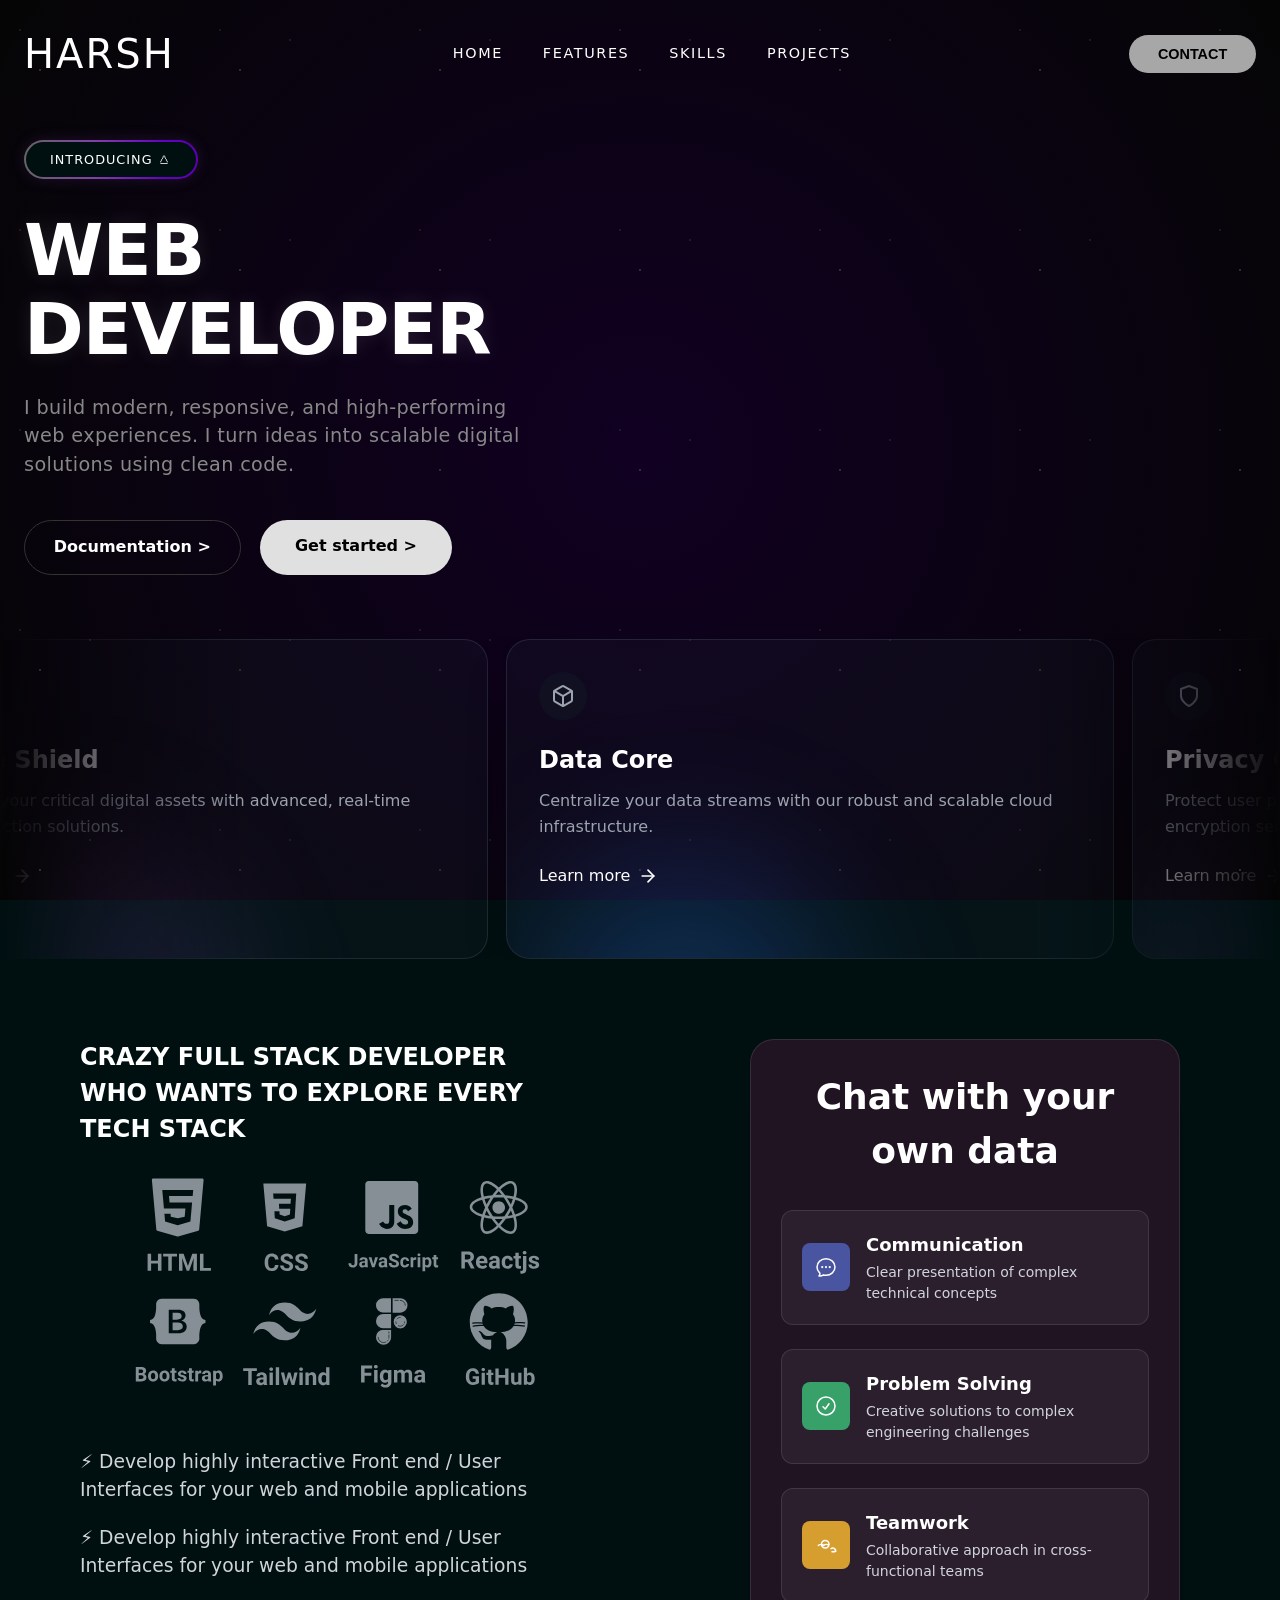
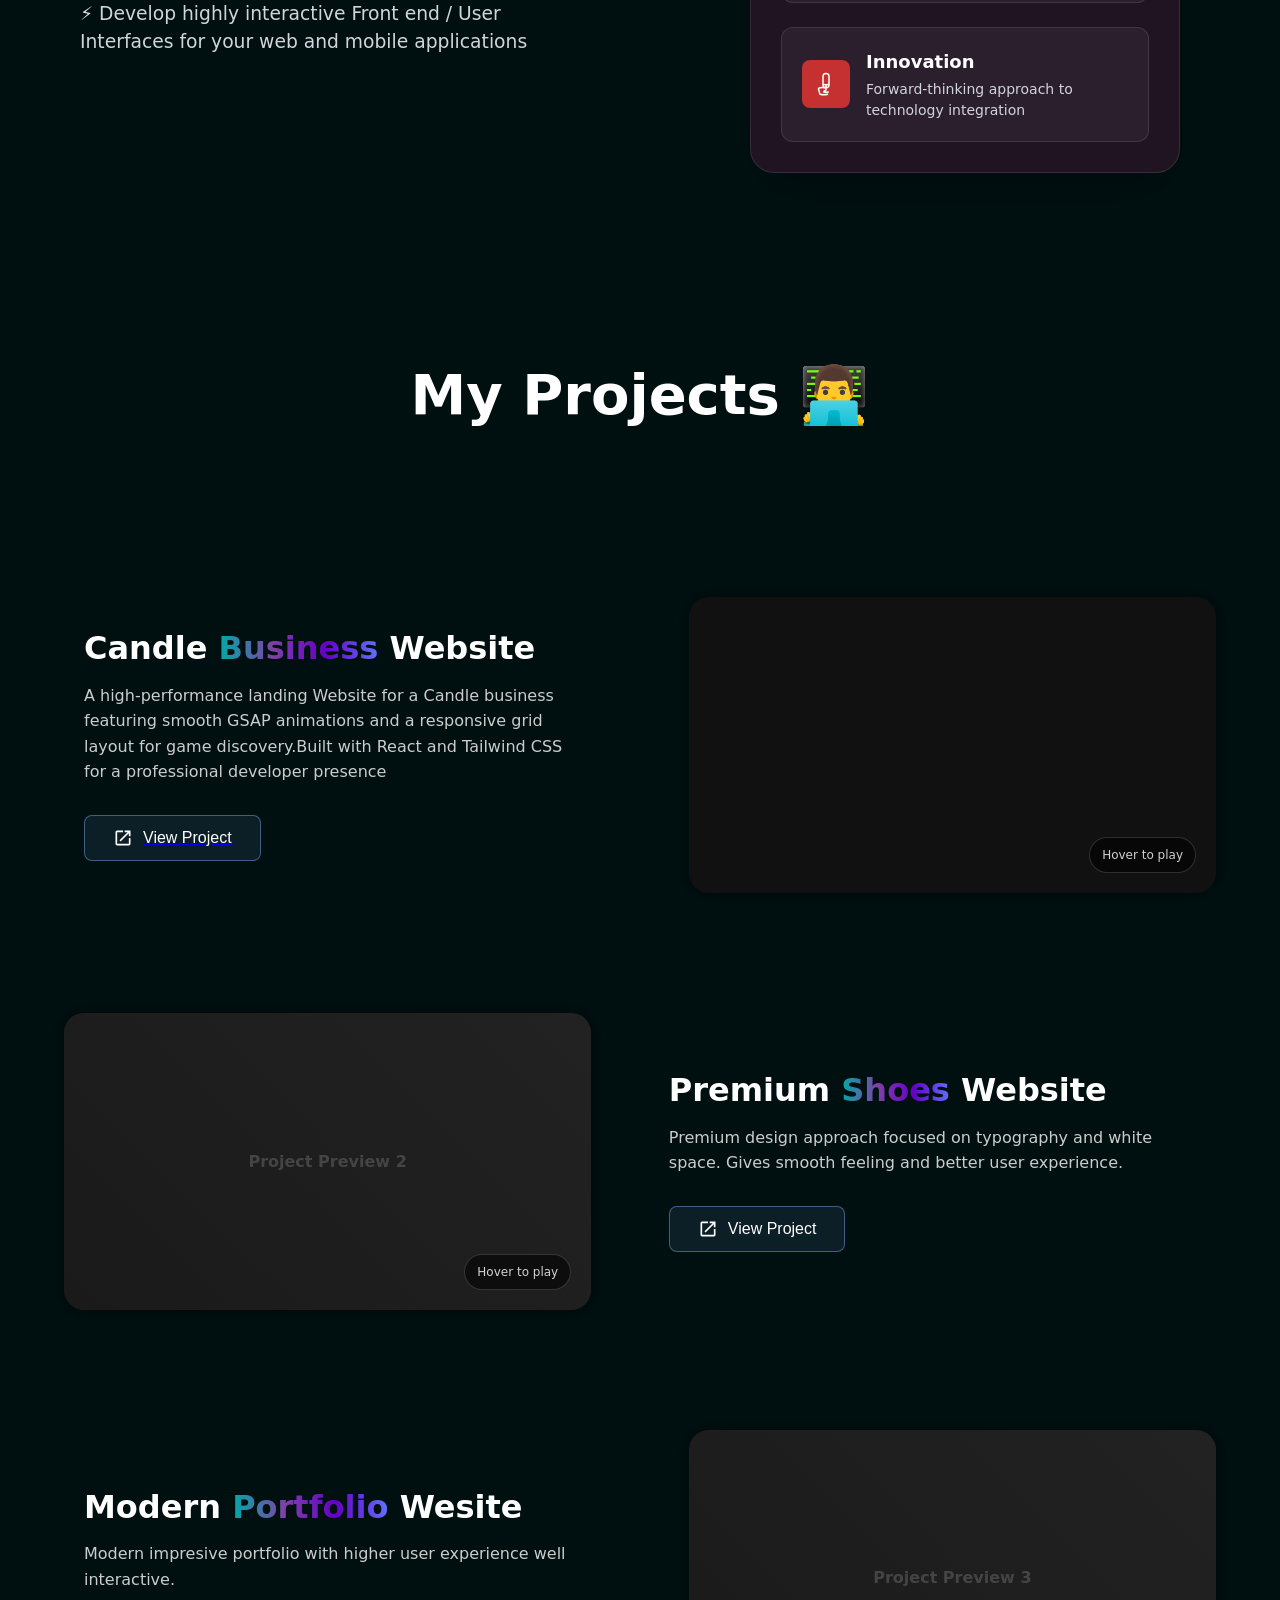
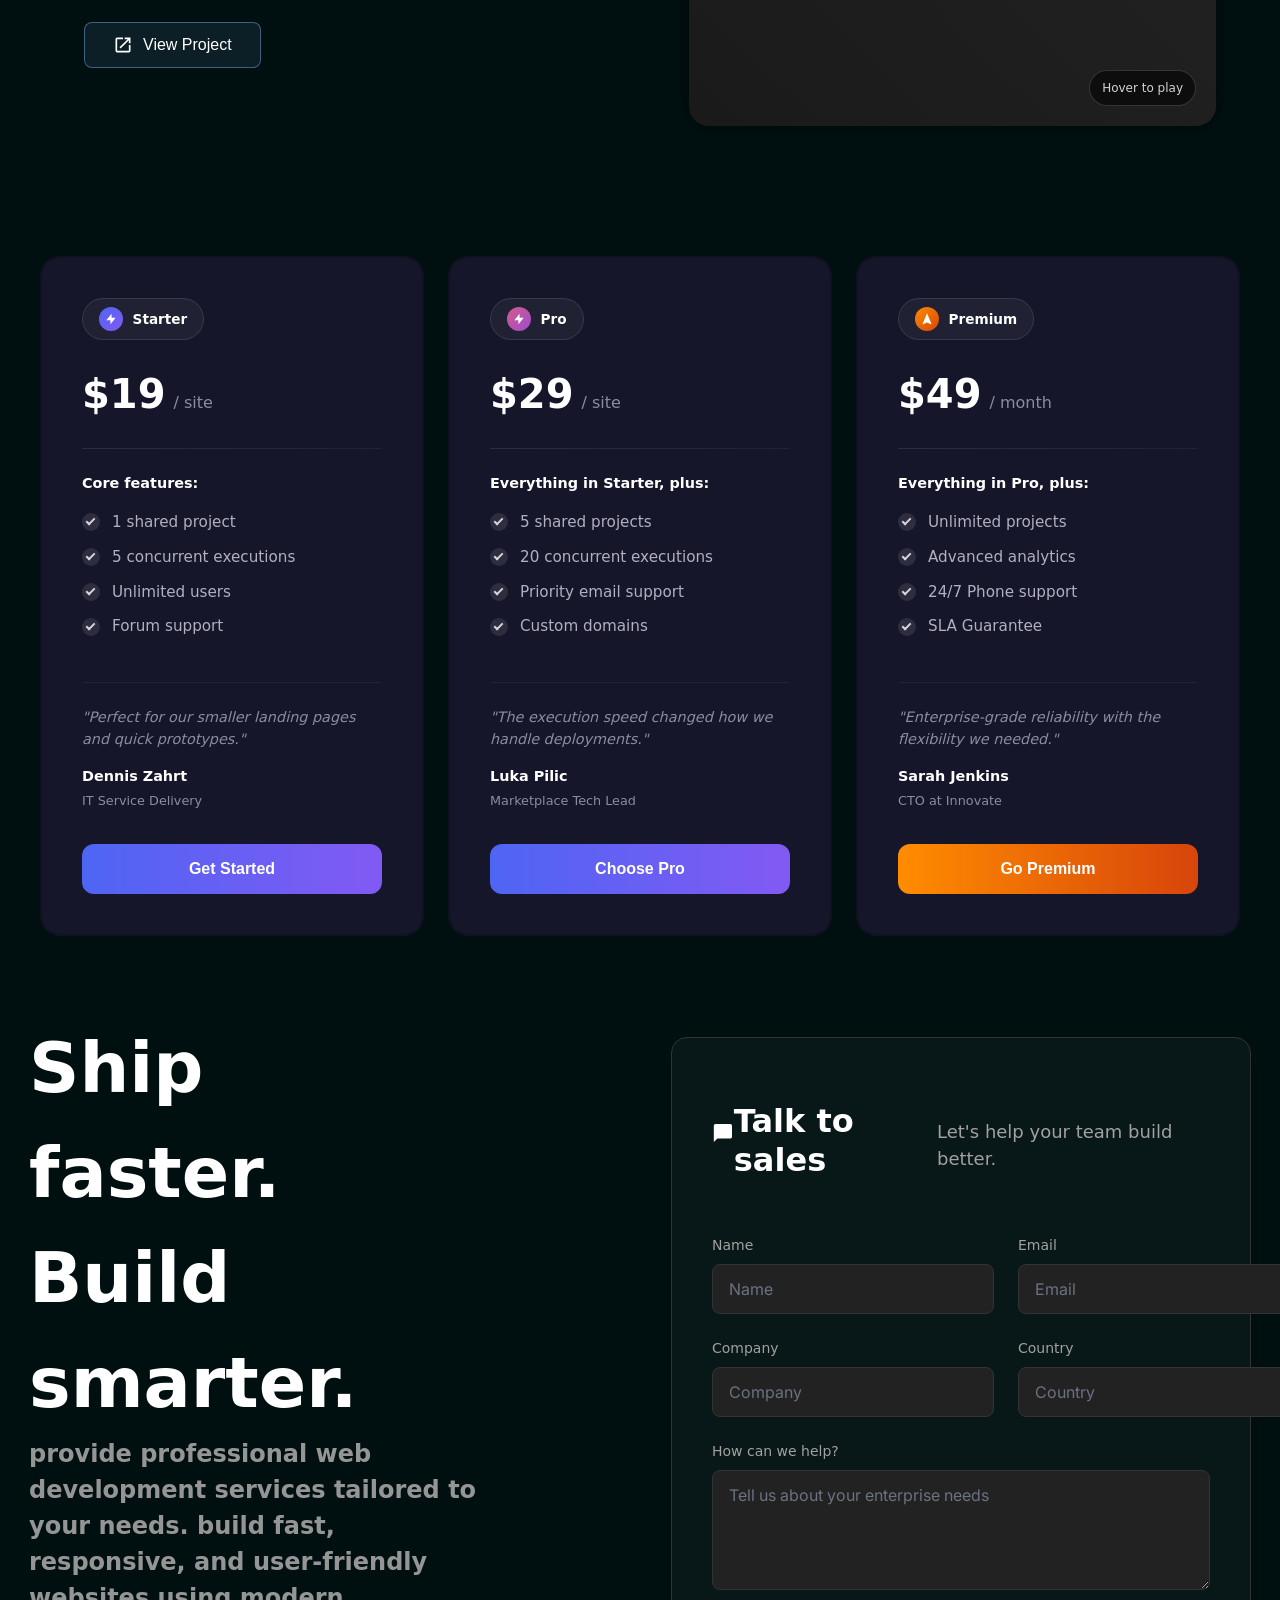
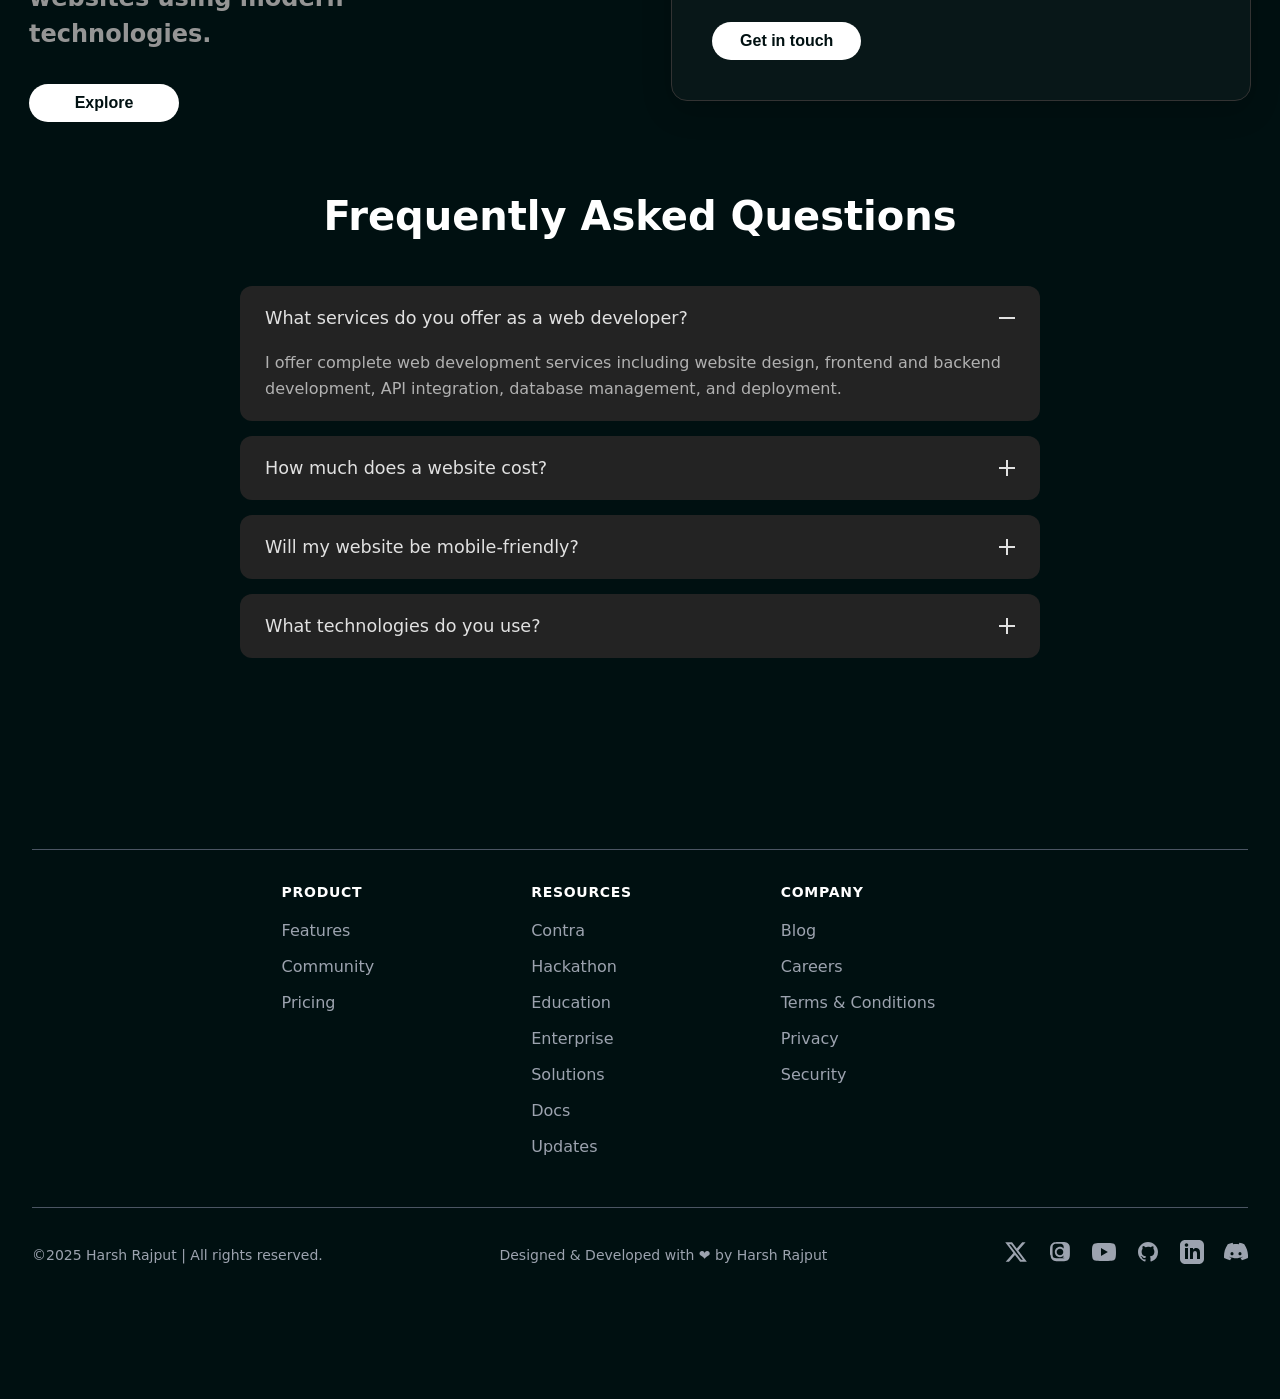
==== commit dd273e40: "Updated Icon" ====
--- a/index.html
+++ b/index.html
@@ -1,787 +1,1375 @@
 <!DOCTYPE html>
 <html lang="en">
-<head>
-    <meta charset="UTF-8">
-    <meta name="viewport" content="width=device-width, initial-scale=1.0">
+  <head>
+    <meta charset="UTF-8" />
+    <meta name="viewport" content="width=device-width, initial-scale=1.0" />
     <title>Animated Website</title>
     <!-- AOS Library CSS -->
     <link rel="stylesheet" href="https://unpkg.com/aos@next/dist/aos.css" />
-     <link rel="preconnect" href="https://fonts.googleapis.com">
-    <link rel="preconnect" href="https://fonts.gstatic.com" crossorigin>
-    <link href="https://fonts.googleapis.com/css2?family=Inter:wght@400;500;600;700&display=swap" rel="stylesheet">
+    <link rel="preconnect" href="https://fonts.googleapis.com" />
+    <link rel="preconnect" href="https://fonts.gstatic.com" crossorigin />
+    <link
+      href="https://fonts.googleapis.com/css2?family=Inter:wght@400;500;600;700&display=swap"
+      rel="stylesheet"
+    />
     <!-- <link rel="stylesheet" href="style1.css" /> -->
-   <link rel="stylesheet" href="style.css">
-</head>
-<body>
-
+    <link rel="stylesheet" href="style.css" />
+  </head>
+  <body>
     <!-- Top Drop Down Menu -->
-<div class="menu-mask" id="menu-mask"></div>
-<aside class="top-menu" id="top-menu">
-    <div class="top-menu-header">
+    <div class="menu-mask" id="menu-mask"></div>
+    <aside class="top-menu" id="top-menu">
+      <div class="top-menu-header">
         <div class="top-menu-logo">
-            <svg class="logo-icon" viewBox="0 0 24 24"><path d="M12 2L2 7l10 5 10-5-10-5zM2 17l10 5 10-5M2 12l10 5 10-5"/></svg>
-            DECODE
+          <svg class="logo-icon" viewBox="0 0 24 24">
+            <path d="M12 2L2 7l10 5 10-5-10-5zM2 17l10 5 10-5M2 12l10 5 10-5" />
+          </svg>
+          HARSH
         </div>
         <div class="top-header-actions">
-            <button class="close-btn-gradient" id="close-btn" aria-label="Close menu">
-                <svg viewBox="0 0 24 24" fill="none" stroke="currentColor" stroke-width="2.5"><path d="M18 6L6 18M6 6l12 12"/></svg>
-            </button>
-           
-        </div>
-    </div>
-    
-    <div class="menu-list">
+          <button
+            class="close-btn-gradient"
+            id="close-btn"
+            aria-label="Close menu"
+          >
+            <svg
+              viewBox="0 0 24 24"
+              fill="none"
+              stroke="currentColor"
+              stroke-width="2.5"
+            >
+              <path d="M18 6L6 18M6 6l12 12" />
+            </svg>
+          </button>
+        </div>
+      </div>
+
+      <div class="menu-list">
         <!-- Product -->
         <div class="menu-row">
-            <button class="menu-row-trigger">
-                Product
-                <svg class="chevron-icon" viewBox="0 0 24 24"><path d="M6 9l6 6 6-6"/></svg>
-            </button>
-            <div class="menu-row-content">
-                <a href="#">Platform Overview</a>
-                <a href="#">Integrations</a>
-                <a href="#">API Reference</a>
-            </div>
+          <button class="menu-row-trigger">
+            Product
+            <svg class="chevron-icon" viewBox="0 0 24 24">
+              <path d="M6 9l6 6 6-6" />
+            </svg>
+          </button>
+          <div class="menu-row-content">
+            <a href="#">Platform Overview</a>
+            <a href="#">Integrations</a>
+            <a href="#">API Reference</a>
+          </div>
         </div>
 
         <!-- Use cases -->
         <div class="menu-row">
-            <button class="menu-row-trigger">
-                Use cases
-                <svg class="chevron-icon" viewBox="0 0 24 24"><path d="M6 9l6 6 6-6"/></svg>
-            </button>
-            <div class="menu-row-content">
-                <a href="#">E-commerce</a>
-                <a href="#">SaaS Ops</a>
-                <a href="#">Marketing Automation</a>
-            </div>
+          <button class="menu-row-trigger">
+            Use cases
+            <svg class="chevron-icon" viewBox="0 0 24 24">
+              <path d="M6 9l6 6 6-6" />
+            </svg>
+          </button>
+          <div class="menu-row-content">
+            <a href="#">E-commerce</a>
+            <a href="#">SaaS Ops</a>
+            <a href="#">Marketing Automation</a>
+          </div>
         </div>
 
         <!-- Docs -->
         <div class="menu-row">
-            <button class="menu-row-trigger">
-                Docs
-                <svg class="chevron-icon" viewBox="0 0 24 24"><path d="M6 9l6 6 6-6"/></svg>
-            </button>
-            <div class="menu-row-content">
-                <a href="#">Quickstart</a>
-                <a href="#">Tutorials</a>
-                <a href="#">Webhooks</a>
-            </div>
+          <button class="menu-row-trigger">
+            Docs
+            <svg class="chevron-icon" viewBox="0 0 24 24">
+              <path d="M6 9l6 6 6-6" />
+            </svg>
+          </button>
+          <div class="menu-row-content">
+            <a href="#">Quickstart</a>
+            <a href="#">Tutorials</a>
+            <a href="#">Webhooks</a>
+          </div>
         </div>
 
         <!-- Community -->
         <div class="menu-row">
-            <button class="menu-row-trigger">
-                Community
-                <svg class="chevron-icon" viewBox="0 0 24 24"><path d="M6 9l6 6 6-6"/></svg>
-            </button>
-            <div class="menu-row-content">
-                <a href="#">Forum</a>
-                <a href="#">Discord</a>
-                <a href="#">Open Source</a>
-            </div>
+          <button class="menu-row-trigger">
+            Community
+            <svg class="chevron-icon" viewBox="0 0 24 24">
+              <path d="M6 9l6 6 6-6" />
+            </svg>
+          </button>
+          <div class="menu-row-content">
+            <a href="#">Forum</a>
+            <a href="#">Discord</a>
+            <a href="#">Open Source</a>
+          </div>
         </div>
 
         <!-- Links -->
         <div class="menu-row">
-            <a href="#" class="menu-row-trigger" style="text-decoration: none;">
-                Enterprise
+          <a href="#" class="menu-row-trigger" style="text-decoration: none">
+            Enterprise
+          </a>
+        </div>
+        <div class="menu-row">
+          <a href="#" class="menu-row-trigger" style="text-decoration: none">
+            Pricing
+          </a>
+        </div>
+      </div>
+    </aside>
+
+    <div id="cursor-light"></div>
+
+    <div id="home" class="container">
+      <img
+        class="image-gradient"
+        src="gradient.png"
+        alt=""
+        onerror="this.style.display='none'"
+      />
+      <div class="layer-blur"></div>
+
+      <header>
+        <h1 data-aos="fade-right" data-aos-duration="1000" class="logo">
+          HARSH
+        </h1>
+        <nav>
+          <a data-aos="fade-down" data-aos-delay="100" href="#home">HOME</a>
+          <a data-aos="fade-down" data-aos-delay="200" href="#feature"
+            >FEATURES</a
+          >
+          <a data-aos="fade-down" data-aos-delay="300" href="#skills">SKILLS</a>
+          <a data-aos="fade-down" data-aos-delay="400" href="#projects"
+            >PROJECTS</a
+          >
+        </nav>
+
+        <div class="menu-toggle" id="menu-trigger">
+          <span></span>
+          <span></span>
+          <span></span>
+        </div>
+
+        <a href="#contact"
+          ><button
+            data-aos="fade-left"
+            data-aos-duration="1000"
+            class="btn-signing"
+          >
+            CONTACT
+          </button></a
+        >
+      </header>
+
+      <main>
+        <div class="content">
+          <div data-aos="fade-up" data-aos-delay="500" class="tag-box">
+            <div class="tag">INTRODUCING &wedbar;</div>
+          </div>
+
+          <h1 data-aos="fade-up" data-aos-delay="600">WEB DEVELOPER</h1>
+
+          <p data-aos="fade-up" data-aos-delay="700" class="discription">
+            I build modern, responsive, and high-performing web experiences. I
+            turn ideas into scalable digital solutions using clean code.
+          </p>
+
+          <div data-aos="fade-up" data-aos-delay="800" class="buttons">
+            <a id="hover-btn" href="#questions" class="btn-get-started"
+              >Documentation &gt;</a
+            >
+            <a href="#services" class="btn-signing-main">Get started &gt;</a>
+          </div>
+        </div>
+
+        <div
+          class="robot-container"
+          data-aos="zoom-in"
+          data-aos-delay="900"
+          data-aos-duration="1500"
+        >
+          <img src="1image.jpeg" alt="Description of image" />
+        </div>
+      </main>
+    </div>
+
+    <!-- second page -->
+    <!-- Slider Container -->
+    <div id="feature" class="slider">
+      <!-- Slider Track: Contains original and cloned cards -->
+      <div class="slider-track">
+        <!-- Original Cards -->
+        <div class="card-container card-purple">
+          <div class="card-content">
+            <div class="icon-wrapper">
+              <svg
+                width="24"
+                height="24"
+                viewBox="0 0 24 24"
+                fill="none"
+                stroke="currentColor"
+                stroke-width="2"
+                stroke-linecap="round"
+                stroke-linejoin="round"
+              >
+                <rect x="3" y="11" width="18" height="11" rx="2" ry="2"></rect>
+                <path d="M7 11V7a5 5 0 0 1 10 0v4"></path>
+              </svg>
+            </div>
+            <h2 class="card-title">Secure Shield</h2>
+            <p class="card-description">
+              Safeguard your critical digital assets with advanced, real-time
+              threat detection solutions.
+            </p>
+            <a href="#" class="card-link"
+              >Learn more
+              <svg
+                width="20"
+                height="20"
+                viewBox="0 0 24 24"
+                fill="none"
+                stroke="currentColor"
+                stroke-width="2"
+                stroke-linecap="round"
+                stroke-linejoin="round"
+              >
+                <line x1="5" y1="12" x2="19" y2="12"></line>
+                <polyline points="12 5 19 12 12 19"></polyline>
+              </svg>
             </a>
-        </div>
-        <div class="menu-row">
-            <a href="#" class="menu-row-trigger" style="text-decoration: none;">
-                Pricing
-            </a>
-        </div>
+          </div>
+        </div>
+        <div class="card-container card-blue">
+          <div class="card-content">
+            <div class="icon-wrapper">
+              <svg
+                width="24"
+                height="24"
+                viewBox="0 0 24 24"
+                fill="none"
+                stroke="currentColor"
+                stroke-width="2"
+                stroke-linecap="round"
+                stroke-linejoin="round"
+              >
+                <path
+                  d="M21 16V8a2 2 0 0 0-1-1.73l-7-4a2 2 0 0 0-2 0l-7 4A2 2 0 0 0 3 8v8a2 2 0 0 0 1 1.73l7 4a2 2 0 0 0 2 0l7-4A2 2 0 0 0 21 16z"
+                ></path>
+                <polyline points="3.27 6.96 12 12.01 20.73 6.96"></polyline>
+                <line x1="12" y1="22.08" x2="12" y2="12"></line>
+              </svg>
+            </div>
+            <h2 class="card-title">Data Core</h2>
+            <p class="card-description">
+              Centralize your data streams with our robust and scalable cloud
+              infrastructure.
+            </p>
+            <a href="#" class="card-link"
+              >Learn more<svg
+                width="20"
+                height="20"
+                viewBox="0 0 24 24"
+                fill="none"
+                stroke="currentColor"
+                stroke-width="2"
+                stroke-linecap="round"
+                stroke-linejoin="round"
+              >
+                <line x1="5" y1="12" x2="19" y2="12"></line>
+                <polyline points="12 5 19 12 12 19"></polyline></svg
+            ></a>
+          </div>
+        </div>
+        <div class="card-container card-purple">
+          <div class="card-content">
+            <div class="icon-wrapper">
+              <svg
+                width="24"
+                height="24"
+                viewBox="0 0 24 24"
+                fill="none"
+                stroke="currentColor"
+                stroke-width="2"
+                stroke-linecap="round"
+                stroke-linejoin="round"
+              >
+                <path d="M12 22s8-4 8-10V5l-8-3-8 3v7c0 6 8 10 8 10z"></path>
+              </svg>
+            </div>
+            <h2 class="card-title">Privacy Guard</h2>
+            <p class="card-description">
+              Protect user privacy with our advanced anonymization and data
+              encryption services.
+            </p>
+            <a href="#" class="card-link"
+              >Learn more<svg
+                width="20"
+                height="20"
+                viewBox="0 0 24 24"
+                fill="none"
+                stroke="currentColor"
+                stroke-width="2"
+                stroke-linecap="round"
+                stroke-linejoin="round"
+              >
+                <line x1="5" y1="12" x2="19" y2="12"></line>
+                <polyline points="12 5 19 12 12 19"></polyline></svg
+            ></a>
+          </div>
+        </div>
+        <div class="card-container card-blue">
+          <div class="card-content">
+            <div class="icon-wrapper">
+              <svg
+                width="24"
+                height="24"
+                viewBox="0 0 24 24"
+                fill="none"
+                stroke="currentColor"
+                stroke-width="2"
+                stroke-linecap="round"
+                stroke-linejoin="round"
+              >
+                <polyline points="22 12 18 12 15 21 9 3 6 12 2 12"></polyline>
+              </svg>
+            </div>
+            <h2 class="card-title">System Pulse</h2>
+            <p class="card-description">
+              Monitor your application's health and performance with our
+              real-time analytics dashboard.
+            </p>
+            <a href="#" class="card-link"
+              >Learn more<svg
+                width="20"
+                height="20"
+                viewBox="0 0 24 24"
+                fill="none"
+                stroke="currentColor"
+                stroke-width="2"
+                stroke-linecap="round"
+                stroke-linejoin="round"
+              >
+                <line x1="5" y1="12" x2="19" y2="12"></line>
+                <polyline points="12 5 19 12 12 19"></polyline></svg
+            ></a>
+          </div>
+        </div>
+      </div>
     </div>
-</aside>
-
-<div id="cursor-light"></div>
-
-<div id="home" class="container">
-    <img class="image-gradient" src="gradient.png" alt="" onerror="this.style.display='none'">
-    <div class="layer-blur"></div>
-    
-    <header>
-        <h1 data-aos="fade-right" data-aos-duration="1000" class="logo">DECODE</h1>
-        <nav>
-            
-            <a data-aos="fade-down" data-aos-delay="100" href="#home">HOME</a>
-            <a data-aos="fade-down" data-aos-delay="200" href="#feature">FEATURES</a>
-            <a data-aos="fade-down" data-aos-delay="300" href="#skills">SKILLS</a>
-            <a data-aos="fade-down" data-aos-delay="400" href="#projects">PROJECTS</a>
-
-            
-        </nav>
-        
-            <div class="menu-toggle" id="menu-trigger">
-                <span></span>
-                <span></span>   
-                <span></span>
-            </div>
-        
-        
-        <a href="#contact"><button data-aos="fade-left" data-aos-duration="1000" class="btn-signing">CONTACT</button></a>
-        
-        
-    </header>
-
-    <main>
-        <div class="content">
-            <div data-aos="fade-up" data-aos-delay="500" class="tag-box">
-                <div class="tag">INTRODUCING &wedbar;</div>
-            </div>
-            
-            <h1 data-aos="fade-up" data-aos-delay="600">WEB DEVELOPER</h1>
-            
-            <p data-aos="fade-up" data-aos-delay="700" class="discription">
-                I build modern, responsive, and high-performing web experiences.
-I turn ideas into scalable digital solutions using clean code.
+
+    <!-- third page -->
+
+    <div id="skills" class="grid-container">
+      <div class="left-section">
+        <h2
+          data-aos="fade-right"
+          data-aos-duration="1000"
+          class="text-container-left"
+        >
+          CRAZY FULL STACK DEVELOPER WHO WANTS TO EXPLORE EVERY TECH STACK
+        </h2>
+
+        <div style="margin-top: 30px; margin-left: 10%" class="icons-container">
+          <!-- html -->
+          <div data-aos="fade-up" data-aos-delay="100" class="icon">
+            <svg
+              class="my-icon"
+              xmlns="http://www.w3.org/2000/svg"
+              viewBox="0,0,256,256"
+            >
+              <g transform="translate(47.36,47.36) scale(0.63,0.63)">
+                <g fill-rule="nonzero">
+                  <g transform="translate(-1.024,-79.36) scale(5.12,5.12)">
+                    <path
+                      d="M45.27344,2.32422c-0.1875,-0.20703 -0.45703,-0.32422 -0.73828,-0.32422h-39.07031c-0.28125,0 -0.55078,0.11719 -0.73828,0.32422c-0.19141,0.20703 -0.28516,0.48438 -0.25781,0.76563l3.51953,39.42578c0.03516,0.41406 0.32422,0.75781 0.72266,0.875l16.01172,4.57031c0.08594,0.02734 0.17969,0.03906 0.27344,0.03906c0.09375,0 0.18359,-0.01172 0.27344,-0.03906l16.02344,-4.57031c0.39844,-0.11719 0.68359,-0.46094 0.72266,-0.875l3.51563,-39.42578c0.02734,-0.28125 -0.06641,-0.55859 -0.25781,-0.76562zM36.84766,15.91797h-18.8125l0.44922,5.08984h17.91016l-1.34375,15.04297l-10.05859,3.03906l-0.09766,-0.03125l-9.94141,-3.01172l-0.54297,-6.12891h4.87109l0.21094,2.37891l5.55859,1.16406l5.45703,-1.16406l0.58203,-6.4375h-17.04297l-1.32422,-14.80469h24.55859z"
+                    ></path>
+                  </g>
+                </g>
+                <g fill-rule="nonzero">
+                  <path
+                    d="M60.775,236.78v69.16h-14.25v-29.64h-27.78v29.64h-14.26v-69.16h14.26v28.03h27.78v-28.03zM123.905,236.78v11.54h-21.18v57.62h-14.25v-57.62h-20.9v-11.54zM132.025,236.78h18.62l17.77,50.16l17.67,-50.16h18.71v69.16h-14.29v-18.9l1.42,-32.64l-18.67,51.54h-9.78l-18.62,-51.49l1.42,32.59v18.9h-14.25zM231.495,236.78v57.71h30.26v11.45h-44.51v-69.16z"
+                  ></path>
+                </g>
+              </g>
+            </svg>
+          </div>
+          <!-- CSS -->
+          <div data-aos="fade-up" data-aos-delay="150" class="icon">
+            <svg
+              class="my-icon"
+              xmlns="http://www.w3.org/2000/svg"
+              viewBox="0,0,256,256"
+            >
+              <g transform="translate(47.36,47.36) scale(0.63,0.63)">
+                <g fill-rule="evenodd">
+                  <g transform="translate(-1.024,-79.36) scale(5.12,5.12)">
+                    <path
+                      d="M42,6l-3,34l-14,4l-14,-4l-3,-34zM16.80078,28h4l0.09766,2.5l4.10156,1.39844l4.10156,-1.39844l0.29688,-4.5h-8.79687l-0.20312,-4h9.20313l0.29688,-4h-13.79687l-0.30078,-4h18.30078l-0.5,8l-0.70312,11.5l-7.89844,2.60156l-7.89844,-2.60156z"
+                    ></path>
+                  </g>
+                </g>
+                <g fill-rule="nonzero">
+                  <path
+                    d="M87.405,282.9h14.25c-0.54,7.44667 -3.28667,13.30667 -8.24,17.58c-4.96,4.27333 -11.49333,6.41 -19.6,6.41v0c-8.86667,0 -15.84,-2.98333 -20.92,-8.95c-5.08667,-5.97333 -7.63,-14.17 -7.63,-24.59v0v-4.22c0,-6.65333 1.17333,-12.51333 3.52,-17.58c2.34667,-5.06667 5.69667,-8.95333 10.05,-11.66c4.35333,-2.70667 9.41,-4.06 15.17,-4.06v0c7.98,0 14.41,2.13667 19.29,6.41c4.87333,4.27333 7.69,10.27667 8.45,18.01v0h-14.25c-0.34667,-4.46667 -1.59,-7.70667 -3.73,-9.72c-2.13333,-2.00667 -5.38667,-3.01 -9.76,-3.01v0c-4.74667,0 -8.3,1.7 -10.66,5.1c-2.36,3.40667 -3.57333,8.68667 -3.64,15.84v0v5.23c0,7.47333 1.13333,12.93667 3.4,16.39c2.26667,3.44667 5.83667,5.17 10.71,5.17v0c4.4,0 7.68667,-1.00333 9.86,-3.01c2.16667,-2.01333 3.41,-5.12667 3.73,-9.34zM146.875,287.8v0c0,-2.69333 -0.95,-4.76 -2.85,-6.2c-1.9,-1.44 -5.32,-2.96 -10.26,-4.56c-4.94,-1.6 -8.85333,-3.17667 -11.74,-4.73v0c-7.85333,-4.24 -11.78,-9.95667 -11.78,-17.15v0c0,-3.73333 1.05333,-7.06667 3.16,-10c2.10667,-2.92667 5.13333,-5.21333 9.08,-6.86c3.94,-1.64667 8.36333,-2.47 13.27,-2.47v0c4.94,0 9.34333,0.89333 13.21,2.68c3.86,1.79333 6.86,4.32 9,7.58c2.13333,3.26 3.2,6.96667 3.2,11.12v0h-14.25c0,-3.16667 -0.99667,-5.63 -2.99,-7.39c-1.99333,-1.76 -4.79667,-2.64 -8.41,-2.64v0c-3.48,0 -6.18667,0.73667 -8.12,2.21c-1.93333,1.47333 -2.9,3.41333 -2.9,5.82v0c0,2.24667 1.13333,4.13 3.4,5.65c2.26667,1.52 5.6,2.94667 10,4.28v0c8.10667,2.43333 14.01333,5.45667 17.72,9.07c3.7,3.61333 5.55,8.11 5.55,13.49v0c0,5.98667 -2.26333,10.68 -6.79,14.08c-4.52667,3.40667 -10.62,5.11 -18.28,5.11v0c-5.32667,0 -10.17333,-0.97333 -14.54,-2.92c-4.37333,-1.94667 -7.70667,-4.61333 -10,-8c-2.29333,-3.39333 -3.44,-7.32 -3.44,-11.78v0h14.29c0,7.62667 4.56333,11.44 13.69,11.44v0c3.38667,0 6.03,-0.68667 7.93,-2.06c1.9,-1.38 2.85,-3.30333 2.85,-5.77zM206.675,287.8v0c0,-2.69333 -0.95,-4.76 -2.85,-6.2c-1.9,-1.44 -5.32,-2.96 -10.26,-4.56c-4.94,-1.6 -8.85,-3.17667 -11.73,-4.73v0c-7.85333,-4.24 -11.78,-9.95667 -11.78,-17.15v0c0,-3.73333 1.05333,-7.06667 3.16,-10c2.10667,-2.92667 5.13,-5.21333 9.07,-6.86c3.94,-1.64667 8.36667,-2.47 13.28,-2.47v0c4.93333,0 9.33333,0.89333 13.2,2.68c3.86667,1.79333 6.86667,4.32 9,7.58c2.14,3.26 3.21,6.96667 3.21,11.12v0h-14.25c0,-3.16667 -0.99667,-5.63 -2.99,-7.39c-2,-1.76 -4.80333,-2.64 -8.41,-2.64v0c-3.48667,0 -6.19667,0.73667 -8.13,2.21c-1.92667,1.47333 -2.89,3.41333 -2.89,5.82v0c0,2.24667 1.13,4.13 3.39,5.65c2.26667,1.52 5.6,2.94667 10,4.28v0c8.10667,2.43333 14.01333,5.45667 17.72,9.07c3.70667,3.61333 5.56,8.11 5.56,13.49v0c0,5.98667 -2.26333,10.68 -6.79,14.08c-4.53333,3.40667 -10.63,5.11 -18.29,5.11v0c-5.32,0 -10.16667,-0.97333 -14.54,-2.92c-4.36667,-1.94667 -7.7,-4.61333 -10,-8c-2.29333,-3.39333 -3.44,-7.32 -3.44,-11.78v0h14.3c0,7.62667 4.56,11.44 13.68,11.44v0c3.38667,0 6.03,-0.68667 7.93,-2.06c1.9,-1.38 2.85,-3.30333 2.85,-5.77z"
+                  ></path>
+                </g>
+              </g>
+            </svg>
+          </div>
+          <!-- js -->
+          <div data-aos="fade-up" data-aos-delay="200" class="icon">
+            <svg
+              class="my-icon"
+              xmlns="http://www.w3.org/2000/svg"
+              viewBox="0,0,256,256"
+            >
+              <g transform="translate(47.36,47.36) scale(0.63,0.63)">
+                <g fill-rule="nonzero">
+                  <g transform="translate(-1.024,-79.36) scale(5.12,5.12)">
+                    <path
+                      d="M43.33594,4h-36.66797c-1.47266,0 -2.66797,1.19531 -2.66797,2.66797v36.66406c0,1.47266 1.19531,2.66797 2.66797,2.66797h36.66406c1.47266,0 2.66797,-1.19531 2.66797,-2.66406v-36.66797c0,-1.47266 -1.19531,-2.66797 -2.66406,-2.66797zM27,36.18359c0,3.99609 -2.34375,5.81641 -5.76562,5.81641c-3.09375,0 -5.32422,-2.07422 -6.23437,-4l3.14453,-1.90234c0.60547,1.07422 1.52734,1.90234 2.85547,1.90234c1.26953,0 2,-0.49609 2,-2.42578v-12.57422h4zM35.67578,42c-3.54297,0 -5.55469,-1.78516 -6.67578,-4l3,-2c0.81641,1.33594 1.70703,2.61328 3.58984,2.61328c1.58203,0 2.41016,-0.78906 2.41016,-1.88281c0,-1.30469 -0.85937,-1.76953 -2.59766,-2.53125l-0.95312,-0.41016c-2.75391,-1.17187 -4.58594,-2.64062 -4.58594,-5.75c0,-2.85937 2.18359,-5.03906 5.58984,-5.03906c2.42578,0 4.16797,0.84375 5.42578,3.05469l-2.96875,1.91016c-0.65625,-1.17578 -1.35937,-1.63672 -2.45703,-1.63672c-1.11719,0 -1.82422,0.71094 -1.82422,1.63672c0,1.14453 0.70703,1.60547 2.34375,2.31641l0.95313,0.41016c3.24609,1.38672 5.07422,2.80469 5.07422,5.99219c0,3.43359 -2.69922,5.31641 -6.32422,5.31641z"
+                    ></path>
+                  </g>
+                </g>
+                <g fill-rule="nonzero">
+                  <path
+                    d="M-23.89,275.09v-37.8h11.25v37.8c0,3.47333 -0.77,6.54333 -2.31,9.21c-1.54,2.66 -3.71,4.71667 -6.51,6.17c-2.79333,1.44667 -5.95333,2.17 -9.48,2.17v0c-5.78,0 -10.28,-1.47 -13.5,-4.41c-3.22667,-2.93333 -4.84,-7.09 -4.84,-12.47v0h11.32c0,2.68 0.56333,4.65667 1.69,5.93c1.12667,1.27333 2.90333,1.91 5.33,1.91v0c2.14667,0 3.85667,-0.73667 5.13,-2.21c1.28,-1.47333 1.92,-3.57333 1.92,-6.3zM30.75,291.89h-10.95c-0.5,-0.97333 -0.86333,-2.18667 -1.09,-3.64v0c-2.62667,2.92667 -6.04,4.39 -10.24,4.39v0c-3.97333,0 -7.26667,-1.15 -9.88,-3.45c-2.61333,-2.3 -3.92,-5.2 -3.92,-8.7v0c0,-4.3 1.59333,-7.6 4.78,-9.9c3.18667,-2.3 7.79333,-3.46333 13.82,-3.49v0h4.99v-2.32c0,-1.87333 -0.48333,-3.37333 -1.45,-4.5c-0.96,-1.12667 -2.47667,-1.69 -4.55,-1.69v0c-1.82667,0 -3.26,0.43667 -4.3,1.31c-1.03333,0.88 -1.55,2.08 -1.55,3.6v0h-10.84c0,-2.34667 0.72333,-4.52 2.17,-6.52c1.45333,-2 3.50333,-3.57 6.15,-4.71c2.65333,-1.13333 5.63,-1.7 8.93,-1.7v0c5,0 8.97,1.25333 11.91,3.76c2.93333,2.51333 4.4,6.04667 4.4,10.6v0v17.58c0.02667,3.85333 0.56667,6.76667 1.62,8.74v0zM10.83,284.35v0c1.6,0 3.07667,-0.35667 4.43,-1.07c1.34667,-0.70667 2.34667,-1.66 3,-2.86v0v-6.98h-4.05c-5.42667,0 -8.31667,1.87333 -8.67,5.62v0l-0.03,0.64c0,1.35333 0.47333,2.46667 1.42,3.34c0.95333,0.87333 2.25333,1.31 3.9,1.31zM44.54,251.32l7.54,27.33l7.54,-27.33h11.32l-13.68,40.57h-10.35l-13.69,-40.57zM109.61,291.89h-10.95c-0.5,-0.97333 -0.86333,-2.18667 -1.09,-3.64v0c-2.62667,2.92667 -6.04,4.39 -10.24,4.39v0c-3.97333,0 -7.26667,-1.15 -9.88,-3.45c-2.61333,-2.3 -3.92,-5.2 -3.92,-8.7v0c0,-4.3 1.59333,-7.6 4.78,-9.9c3.19333,-2.3 7.8,-3.46333 13.82,-3.49v0h4.99v-2.32c0,-1.87333 -0.48,-3.37333 -1.44,-4.5c-0.96667,-1.12667 -2.48667,-1.69 -4.56,-1.69v0c-1.82667,0 -3.25667,0.43667 -4.29,1.31c-1.04,0.88 -1.56,2.08 -1.56,3.6v0h-10.84c0,-2.34667 0.72667,-4.52 2.18,-6.52c1.44667,-2 3.49667,-3.57 6.15,-4.71c2.64667,-1.13333 5.62,-1.7 8.92,-1.7v0c5,0 8.97,1.25333 11.91,3.76c2.93333,2.51333 4.4,6.04667 4.4,10.6v0v17.58c0.02667,3.85333 0.56667,6.76667 1.62,8.74v0zM89.69,284.35v0c1.60667,0 3.08333,-0.35667 4.43,-1.07c1.34667,-0.70667 2.34667,-1.66 3,-2.86v0v-6.98h-4.05c-5.42667,0 -8.31333,1.87333 -8.66,5.62v0l-0.04,0.64c0,1.35333 0.47333,2.46667 1.42,3.34c0.95333,0.87333 2.25333,1.31 3.9,1.31zM145.35,277.56v0c0,-2.12 -0.75,-3.75 -2.25,-4.89c-1.5,-1.13333 -4.2,-2.33333 -8.1,-3.6c-3.9,-1.26 -6.99,-2.50333 -9.27,-3.73v0c-6.2,-3.35333 -9.3,-7.86667 -9.3,-13.54v0c0,-2.94667 0.83333,-5.57667 2.5,-7.89c1.66,-2.31333 4.04667,-4.12 7.16,-5.42c3.11333,-1.3 6.60667,-1.95 10.48,-1.95v0c3.9,0 7.37667,0.70667 10.43,2.12c3.04667,1.41333 5.41333,3.40667 7.1,5.98c1.68667,2.57333 2.53,5.49667 2.53,8.77v0h-11.25c0,-2.5 -0.78667,-4.44333 -2.36,-5.83c-1.57333,-1.38667 -3.78667,-2.08 -6.64,-2.08v0c-2.74667,0 -4.88333,0.58333 -6.41,1.75c-1.52667,1.16 -2.29,2.69 -2.29,4.59v0c0,1.77333 0.89333,3.26 2.68,4.46c1.78667,1.2 4.42,2.32667 7.9,3.38v0c6.4,1.92 11.06333,4.30667 13.99,7.16c2.92,2.84667 4.38,6.39667 4.38,10.65v0c0,4.72667 -1.78667,8.43333 -5.36,11.12c-3.57333,2.68667 -8.38667,4.03 -14.44,4.03v0c-4.2,0 -8.02333,-0.77 -11.47,-2.31c-3.45333,-1.53333 -6.08667,-3.64 -7.9,-6.32c-1.80667,-2.67333 -2.71,-5.77 -2.71,-9.29v0h11.28c0,6.02 3.6,9.03 10.8,9.03v0c2.68,0 4.77,-0.54333 6.27,-1.63c1.5,-1.08667 2.25,-2.60667 2.25,-4.56zM180.41,283.9v0c2,0 3.62333,-0.55 4.87,-1.65c1.25333,-1.1 1.90333,-2.56333 1.95,-4.39v0h10.17c-0.02667,2.75333 -0.77667,5.27333 -2.25,7.56c-1.48,2.28667 -3.5,4.06333 -6.06,5.33c-2.56,1.26 -5.39,1.89 -8.49,1.89v0c-5.8,0 -10.37667,-1.84333 -13.73,-5.53c-3.34667,-3.68667 -5.02,-8.78 -5.02,-15.28v0v-0.72c0,-6.24667 1.66,-11.23333 4.98,-14.96c3.32667,-3.72 7.89,-5.58 13.69,-5.58v0c5.07333,0 9.14333,1.44333 12.21,4.33c3.06,2.88667 4.61667,6.73 4.67,11.53v0h-10.17c-0.04667,-2.1 -0.69667,-3.80667 -1.95,-5.12c-1.24667,-1.31333 -2.89667,-1.97 -4.95,-1.97v0c-2.52,0 -4.42667,0.92 -5.72,2.76c-1.28667,1.83333 -1.93,4.81333 -1.93,8.94v0v1.13c0,4.17333 0.64,7.17333 1.92,9c1.27333,1.82 3.21,2.73 5.81,2.73zM226.53,251.05l-0.15,10.43c-1.47333,-0.2 -2.77333,-0.3 -3.9,-0.3v0c-4.1,0 -6.78667,1.38667 -8.06,4.16v0v26.55h-10.84v-40.57h10.24l0.3,4.83c2.17333,-3.72 5.18667,-5.58 9.04,-5.58v0c1.2,0 2.32333,0.16 3.37,0.48zM243.03,251.32v40.57h-10.87v-40.57zM231.52,240.82v0c0,-1.62667 0.54333,-2.96667 1.63,-4.02c1.08667,-1.04667 2.57,-1.57 4.45,-1.57v0c1.84667,0 3.32,0.52333 4.42,1.57c1.1,1.05333 1.65,2.39333 1.65,4.02v0c0,1.64667 -0.55667,2.99333 -1.67,4.04c-1.11333,1.05333 -2.58,1.58 -4.4,1.58c-1.82667,0 -3.29667,-0.52667 -4.41,-1.58c-1.11333,-1.04667 -1.67,-2.39333 -1.67,-4.04zM288.48,271.42v0.56c0,6.24667 -1.41667,11.25333 -4.25,15.02c-2.84,3.76 -6.67333,5.64 -11.5,5.64v0c-4.1,0 -7.41333,-1.42667 -9.94,-4.28v0v19.13h-10.83v-56.17h10.05l0.37,3.97c2.62667,-3.14667 6.05333,-4.72 10.28,-4.72v0c5,0 8.88667,1.84667 11.66,5.54c2.77333,3.70667 4.16,8.81 4.16,15.31zM277.65,271.19v0c0,-3.77333 -0.67,-6.68667 -2.01,-8.74c-1.34,-2.04667 -3.28333,-3.07 -5.83,-3.07v0c-3.4,0 -5.74,1.3 -7.02,3.9v0v16.61c1.32667,2.67333 3.69,4.01 7.09,4.01v0c5.18,0 7.77,-4.23667 7.77,-12.71zM297.33,241.34h10.84v9.98h6.94v7.94h-6.94v20.25c0,1.5 0.28667,2.57667 0.86,3.23c0.58,0.65333 1.68,0.98 3.3,0.98v0c1.2,0 2.26333,-0.09 3.19,-0.27v0v8.22c-2.12667,0.64667 -4.31333,0.97 -6.56,0.97v0c-7.6,0 -11.47667,-3.83667 -11.63,-11.51v0v-21.87h-5.92v-7.94h5.92z"
+                  ></path>
+                </g>
+              </g>
+            </svg>
+          </div>
+          <!-- reactjs -->
+          <div data-aos="fade-up" data-aos-delay="250" class="icon">
+            <svg
+              class="my-icon"
+              xmlns="http://www.w3.org/2000/svg"
+              viewBox="0,0,256,256"
+            >
+              <g transform="translate(47.36,47.36) scale(0.63,0.63)">
+                <g fill-rule="evenodd">
+                  <g transform="translate(-1.024,-79.30512) scale(5.12,5.12)">
+                    <path
+                      d="M34.55469,3.98438c-0.77969,-0.02622 -1.5958,0.10972 -2.41406,0.375c-1.63652,0.53057 -3.35142,1.56451 -5.11133,2.99609c-0.68971,0.56104 -1.38567,1.20236 -2.08398,1.88281c-0.68291,-0.66318 -1.36458,-1.28728 -2.03906,-1.83594c-1.75849,-1.43043 -3.46875,-2.46478 -5.10156,-2.99414c-1.63281,-0.52936 -3.25746,-0.54577 -4.5918,0.22461c-1.33433,0.77038 -2.13227,2.18454 -2.49024,3.86328c-0.35796,1.67874 -0.31853,3.6779 0.04102,5.91602c0.12489,0.7774 0.303,1.59297 0.50586,2.42383c-0.76244,0.23107 -1.50285,0.47402 -2.18945,0.74219c-2.0721,0.80931 -3.78663,1.77754 -5.03516,2.92969c-1.24853,1.15215 -2.05469,2.55049 -2.05469,4.08594c0,1.53545 0.80616,2.93183 2.05469,4.08398c1.24852,1.15215 2.96306,2.12233 5.03516,2.93164c0.73417,0.28675 1.52904,0.54495 2.34961,0.78906c-0.29516,1.10284 -0.53429,2.17303 -0.69727,3.1875c-0.35984,2.23992 -0.39783,4.23933 -0.03906,5.92187c0.35878,1.68255 1.15712,3.10472 2.49805,3.87891c1.34093,0.77419 2.97286,0.75518 4.60938,0.22461c1.63652,-0.53057 3.34947,-1.56256 5.10938,-2.99414c0.68336,-0.55587 1.3746,-1.18998 2.06641,-1.86328c0.69543,0.67736 1.38944,1.31443 2.07617,1.87305c1.75849,1.43043 3.4707,2.46282 5.10352,2.99219c1.63281,0.52936 3.25747,0.54577 4.5918,-0.22461c1.33433,-0.77038 2.13032,-2.18454 2.48828,-3.86328c0.35796,-1.67874 0.31853,-3.67595 -0.04102,-5.91406c-0.16341,-1.01722 -0.4027,-2.09096 -0.69922,-3.19727c0.84768,-0.25006 1.66765,-0.5152 2.42383,-0.81055c2.0721,-0.80931 3.78663,-1.77949 5.03516,-2.93164c1.24853,-1.15215 2.05469,-2.54854 2.05469,-4.08398c0,-1.53545 -0.80616,-2.93379 -2.05469,-4.08594c-1.24853,-1.15215 -2.96306,-2.12037 -5.03516,-2.92969c-0.69645,-0.27202 -1.44823,-0.51813 -2.22266,-0.75195c0.20451,-0.83595 0.38608,-1.65737 0.51172,-2.43945c0.35983,-2.23991 0.39784,-4.24128 0.03906,-5.92383c-0.35877,-1.68255 -1.15907,-3.10277 -2.5,-3.87695c-0.67047,-0.38709 -1.41367,-0.57535 -2.19336,-0.60156zM34.46289,6.01953c0.48926,0.01338 0.90664,0.12981 1.26367,0.33594c0.71406,0.41226 1.24186,1.21462 1.52344,2.53516c0.28158,1.32053 0.27185,3.1047 -0.06055,5.17383c-0.11381,0.70843 -0.27905,1.45924 -0.4668,2.22852c-2.0455,-0.49227 -4.28691,-0.85757 -6.67578,-1.07227c-1.19924,-1.66137 -2.43147,-3.17492 -3.67383,-4.51758c0.65714,-0.64146 1.31002,-1.2414 1.94727,-1.75977c1.62571,-1.32243 3.16481,-2.22226 4.44922,-2.63867c0.6422,-0.20821 1.2041,-0.29854 1.69336,-0.28516zM15.48633,6.02539c0.49209,-0.01374 1.05516,0.07635 1.69922,0.28516c1.28811,0.41761 2.82991,1.31705 4.45703,2.64063c0.62446,0.50796 1.26272,1.09648 1.90625,1.72266c-1.25155,1.35365 -2.49397,2.88031 -3.70117,4.55664c-2.37877,0.21861 -4.61105,0.58588 -6.64648,1.08008c-0.18635,-0.76501 -0.35161,-1.51196 -0.46484,-2.2168c-0.33269,-2.07092 -0.34099,-3.85535 -0.05859,-5.17969c0.28239,-1.32434 0.8145,-2.13276 1.53516,-2.54883c0.36032,-0.20803 0.78135,-0.32611 1.27344,-0.33984zM24.97656,12.14258c0.81461,0.88649 1.62939,1.85658 2.4375,2.90039c-0.79403,-0.03311 -1.59777,-0.05274 -2.41406,-0.05274c-0.83254,0 -1.65159,0.02026 -2.46094,0.05469c0.80829,-1.04462 1.62269,-2.01518 2.4375,-2.90234zM25,17.00977c1.35989,0 2.68535,0.05588 3.97461,0.15039c0.88712,1.27416 1.75404,2.6259 2.58008,4.05664c0.72582,1.25715 1.38264,2.51237 1.98047,3.75195c-0.60414,1.25603 -1.27197,2.52822 -2.00781,3.80273c-0.64774,1.12191 -1.32415,2.18746 -2.01172,3.21484c-1.45631,0.12172 -2.96532,0.18945 -4.51562,0.18945c-1.58762,0 -3.13054,-0.07175 -4.61914,-0.19922c-0.67612,-1.01261 -1.34112,-2.06202 -1.97852,-3.16602c-0.73416,-1.2716 -1.39877,-2.54147 -2.00195,-3.79492c0.60572,-1.26053 1.27331,-2.53745 2.01172,-3.81641c0.82171,-1.42324 1.6861,-2.76716 2.56836,-4.03516c1.30314,-0.09664 2.64398,-0.1543 4.01953,-0.1543zM31.54883,17.41016c1.64847,0.20568 3.19626,0.49125 4.63672,0.83398c-0.42742,1.40115 -0.95389,2.86467 -1.5918,4.375c-0.41418,-0.79842 -0.84315,-1.59956 -1.30664,-2.40234c-0.56169,-0.97287 -1.1467,-1.90038 -1.73828,-2.80664zM18.34375,17.42578c-0.5791,0.88932 -1.14891,1.7988 -1.69922,2.75195c-0.46944,0.81309 -0.90731,1.625 -1.32617,2.43359c-0.6324,-1.50125 -1.1557,-2.95645 -1.58008,-4.34961c1.42972,-0.34336 2.96848,-0.62791 4.60547,-0.83594zM38.16406,18.77539c0.70888,0.21449 1.3935,0.43832 2.02148,0.68359c1.91015,0.74606 3.4211,1.62951 4.40039,2.5332c0.97929,0.90369 1.4043,1.76551 1.4043,2.60156c0,0.83605 -0.42501,1.69787 -1.4043,2.60156c-0.97929,0.90369 -2.49024,1.78714 -4.40039,2.5332c-0.69785,0.27256 -1.46459,0.51973 -2.26172,0.75391c-0.56863,-1.75878 -1.29442,-3.59365 -2.1582,-5.4668c0.99316,-2.15054 1.79546,-4.24734 2.39844,-6.24023zM11.80273,18.78516c0.59607,1.97301 1.38808,4.04896 2.36719,6.17773c-0.86945,1.88406 -1.59883,3.72936 -2.16992,5.49805c-0.76904,-0.22802 -1.50979,-0.46849 -2.18555,-0.73242c-1.91015,-0.74606 -3.4211,-1.62951 -4.40039,-2.5332c-0.97929,-0.90369 -1.4043,-1.76551 -1.4043,-2.60156c0,-0.83605 0.42501,-1.69787 1.4043,-2.60156c0.97929,-0.90369 2.49024,-1.78714 4.40039,-2.5332c0.61832,-0.2415 1.29146,-0.46215 1.98828,-0.67383zM25,20c-2.74958,0 -5,2.25042 -5,5c0,2.74958 2.25042,5 5,5c2.74958,0 5,-2.25042 5,-5c0,-2.74958 -2.25042,-5 -5,-5zM15.3418,27.36523c0.4207,0.81262 0.85823,1.62805 1.33008,2.44531c0.36917,0.63943 0.7462,1.26185 1.12891,1.87305c-1.34296,-0.18622 -2.61955,-0.42199 -3.81836,-0.70117c0.38123,-1.16761 0.83732,-2.37963 1.35938,-3.61719zM34.61914,27.36523c0.52414,1.24049 0.98047,2.45445 1.36328,3.625c-1.20261,0.27886 -2.48313,0.51382 -3.83008,0.69922c0.38773,-0.61867 0.77064,-1.24888 1.14453,-1.89648c0.46838,-0.81125 0.90421,-1.62105 1.32227,-2.42773zM13.40625,32.92383c1.80982,0.42874 3.77147,0.75808 5.85156,0.97266c1.38857,2.00838 2.83516,3.81301 4.29102,5.39063c-0.65102,0.63475 -1.29626,1.23047 -1.92773,1.74414c-1.62571,1.32243 -3.16677,2.22031 -4.45117,2.63672c-1.28441,0.41641 -2.24298,0.36148 -2.95703,-0.05078c-0.71406,-0.41226 -1.2399,-1.21462 -1.52149,-2.53516c-0.28158,-1.32053 -0.2738,-3.10275 0.05859,-5.17187c0.15079,-0.93866 0.37615,-1.94378 0.65625,-2.98633zM36.56055,32.93164c0.28244,1.04891 0.50847,2.05771 0.66016,3.00195c0.33269,2.07092 0.34099,3.85535 0.05859,5.17969c-0.28239,1.32434 -0.8106,2.13471 -1.53125,2.55078c-0.72065,0.41607 -1.68845,0.47035 -2.97656,0.05273c-1.28811,-0.41761 -2.82991,-1.31705 -4.45703,-2.64062c-0.63601,-0.51736 -1.28573,-1.11791 -1.94141,-1.75781c1.46562,-1.58377 2.92242,-3.3976 4.32031,-5.41797c2.08534,-0.21314 4.05243,-0.54052 5.86719,-0.96875zM21.86719,34.10156c1.02676,0.05596 2.06706,0.09375 3.13281,0.09375c1.0305,0 2.03706,-0.03552 3.03125,-0.08789c-1.01629,1.37117 -2.05222,2.61773 -3.08398,3.74023c-1.03114,-1.1249 -2.06512,-2.37369 -3.08008,-3.74609z"
+                    ></path>
+                  </g>
+                </g>
+                <g fill-rule="nonzero">
+                  <path
+                    d="M13.705,296.865l-12.96,-25.32h-11.35v25.32h-14.26v-69.16h25.7c8.17333,0 14.47667,1.82 18.91,5.46c4.43333,3.64667 6.65,8.79333 6.65,15.44v0c0,4.72 -1.02333,8.65333 -3.07,11.8c-2.04,3.15333 -5.13333,5.66333 -9.28,7.53v0l14.96,28.26v0.67zM-10.605,239.245v20.76h11.49c3.58,0 6.35,-0.91 8.31,-2.73c1.96667,-1.82 2.95,-4.33 2.95,-7.53v0c0,-3.26 -0.92667,-5.82333 -2.78,-7.69c-1.85333,-1.87333 -4.69667,-2.81 -8.53,-2.81v0zM59.975,297.815v0c-7.54,0 -13.67667,-2.31 -18.41,-6.93c-4.73333,-4.62667 -7.1,-10.78667 -7.1,-18.48v0v-1.33c0,-5.16667 1,-9.78333 3,-13.85c1.99333,-4.06667 4.81667,-7.2 8.47,-9.4c3.66,-2.2 7.83333,-3.3 12.52,-3.3v0c7.02667,0 12.56,2.21667 16.6,6.65c4.04,4.42667 6.06,10.71 6.06,18.85v0v5.61h-32.73c0.44667,3.35333 1.78333,6.04333 4.01,8.07c2.23333,2.02667 5.06,3.04 8.48,3.04v0c5.28667,0 9.42,-1.91333 12.4,-5.74v0l6.75,7.55c-2.06,2.91333 -4.85,5.18333 -8.37,6.81c-3.51333,1.63333 -7.40667,2.45 -11.68,2.45zM58.405,255.635v0c-2.72,0 -4.92667,0.91667 -6.62,2.75c-1.69333,1.84 -2.78,4.47 -3.26,7.89v0h19.1v-1.09c-0.06667,-3.04 -0.89,-5.39333 -2.47,-7.06c-1.58667,-1.66 -3.83667,-2.49 -6.75,-2.49zM132.555,296.865h-13.87c-0.63333,-1.23333 -1.09333,-2.77 -1.38,-4.61v0c-3.32,3.70667 -7.64,5.56 -12.96,5.56v0c-5.04,0 -9.21333,-1.45667 -12.52,-4.37c-3.30667,-2.91333 -4.96,-6.58667 -4.96,-11.02v0c0,-5.44667 2.01667,-9.62667 6.05,-12.54c4.04,-2.91333 9.87667,-4.38667 17.51,-4.42v0h6.31v-2.94c0,-2.37333 -0.61,-4.27333 -1.83,-5.7c-1.21333,-1.42667 -3.13667,-2.14 -5.77,-2.14v0c-2.30667,0 -4.12,0.55333 -5.44,1.66c-1.31333,1.10667 -1.97,2.62667 -1.97,4.56v0h-13.72c0,-2.97333 0.91667,-5.72667 2.75,-8.26c1.84,-2.53333 4.43667,-4.52 7.79,-5.96c3.36,-1.44 7.12667,-2.16 11.3,-2.16v0c6.33333,0 11.36333,1.59 15.09,4.77c3.72,3.18 5.58,7.65333 5.58,13.42v0v22.28c0.02667,4.87333 0.70667,8.56 2.04,11.06v0zM107.335,287.315v0c2.02667,0 3.89333,-0.45 5.6,-1.35c1.71333,-0.9 2.98,-2.11 3.8,-3.63v0v-8.84h-5.13c-6.86667,0 -10.52333,2.37333 -10.97,7.12v0l-0.05,0.81c0,1.71333 0.60333,3.12333 1.81,4.23c1.2,1.10667 2.84667,1.66 4.94,1.66zM162.435,286.745v0c2.53333,0 4.59,-0.69667 6.17,-2.09c1.58667,-1.39333 2.41,-3.24333 2.47,-5.55v0h12.87c-0.02667,3.48 -0.97667,6.67 -2.85,9.57c-1.86667,2.89333 -4.42333,5.14 -7.67,6.74c-3.24667,1.6 -6.83333,2.4 -10.76,2.4v0c-7.34,0 -13.13333,-2.33667 -17.38,-7.01c-4.24667,-4.66667 -6.37,-11.11667 -6.37,-19.35v0v-0.9c0,-7.92 2.10667,-14.24 6.32,-18.96c4.21333,-4.71333 9.99333,-7.07 17.34,-7.07v0c6.42667,0 11.58,1.82667 15.46,5.48c3.88,3.66 5.85,8.53 5.91,14.61v0h-12.87c-0.06,-2.66 -0.88333,-4.82333 -2.47,-6.49c-1.58,-1.66 -3.67,-2.49 -6.27,-2.49v0c-3.2,0 -5.61333,1.16333 -7.24,3.49c-1.63333,2.32667 -2.45,6.10333 -2.45,11.33v0v1.43c0,5.28667 0.80667,9.08333 2.42,11.39c1.62,2.31333 4.07667,3.47 7.37,3.47zM194.495,232.835h13.73v12.63h8.79v10.07h-8.79v25.66c0,1.89333 0.36333,3.25333 1.09,4.08c0.72667,0.82 2.12,1.23 4.18,1.23v0c1.52,0 2.86667,-0.11 4.04,-0.33v0v10.41c-2.69333,0.82 -5.46333,1.23 -8.31,1.23v0c-9.63333,0 -14.54333,-4.86 -14.73,-14.58v0v-27.7h-7.5v-10.07h7.5zM225.415,245.465h13.78v54.2c0,5.67333 -1.50333,10.08333 -4.51,13.23c-3.01333,3.15333 -7.35333,4.73 -13.02,4.73v0c-2.37333,0 -4.63667,-0.27 -6.79,-0.81v0v-10.88c1.64667,0.28667 3.08667,0.43 4.32,0.43v0c4.14667,0 6.22,-2.2 6.22,-6.6v0zM224.325,232.165v0c0,-2.05333 0.69,-3.74667 2.07,-5.08c1.37333,-1.32667 3.25,-1.99 5.63,-1.99c2.37333,0 4.24667,0.66333 5.62,1.99c1.38,1.33333 2.07,3.02667 2.07,5.08v0c0,2.09333 -0.70333,3.80667 -2.11,5.14c-1.41333,1.32667 -3.27333,1.99 -5.58,1.99c-2.31333,0 -4.17667,-0.66333 -5.59,-1.99c-1.40667,-1.33333 -2.11,-3.04667 -2.11,-5.14zM277.765,282.665v0c0,-1.68 -0.83333,-3.00333 -2.5,-3.97c-1.66,-0.96667 -4.32667,-1.83 -8,-2.59v0c-12.22667,-2.56667 -18.34,-7.76 -18.34,-15.58v0c0,-4.56 1.89333,-8.36667 5.68,-11.42c3.78667,-3.05333 8.73667,-4.58 14.85,-4.58v0c6.52,0 11.73667,1.53333 15.65,4.6c3.90667,3.07333 5.86,7.06333 5.86,11.97v0h-13.73c0,-1.96 -0.63,-3.58333 -1.89,-4.87c-1.26667,-1.28 -3.24667,-1.92 -5.94,-1.92v0c-2.31333,0 -4.10333,0.52333 -5.37,1.57c-1.26667,1.04667 -1.9,2.37667 -1.9,3.99v0c0,1.52 0.72,2.74667 2.16,3.68c1.44,0.93333 3.87,1.74 7.29,2.42c3.42,0.68 6.30333,1.45 8.65,2.31v0c7.24667,2.65333 10.87,7.26 10.87,13.82v0c0,4.68667 -2.01,8.47667 -6.03,11.37c-4.02,2.9 -9.21333,4.35 -15.58,4.35v0c-4.30667,0 -8.13,-0.76667 -11.47,-2.3c-3.34,-1.54 -5.96,-3.64667 -7.86,-6.32c-1.9,-2.68 -2.85,-5.57 -2.85,-8.67v0h13.02c0.12667,2.44 1.02667,4.31 2.7,5.61c1.68,1.29333 3.93,1.94 6.75,1.94v0c2.62667,0 4.61333,-0.49667 5.96,-1.49c1.34667,-1 2.02,-2.30667 2.02,-3.92z"
+                  ></path>
+                </g>
+              </g>
+            </svg>
+          </div>
+          <!-- bootstrap -->
+          <div data-aos="fade-up" data-aos-delay="300" class="icon">
+            <svg
+              class="my-icon"
+              xmlns="http://www.w3.org/2000/svg"
+              viewBox="0,0,256,256"
+            >
+              <g transform="translate(47.36,47.36) scale(0.63,0.63)">
+                <g fill-rule="nonzero">
+                  <g transform="translate(-1.024,-79.36) scale(5.12,5.12)">
+                    <path
+                      d="M7.854,11.705c-0.083,-2.448 1.774,-4.705 4.285,-4.705h25.726c2.511,0 4.368,2.257 4.285,4.705c-0.08,2.351 0.024,5.397 0.77,7.88c0.749,2.491 2.012,4.066 4.08,4.268v2.294c-2.068,0.202 -3.331,1.777 -4.08,4.268c-0.747,2.483 -0.85,5.529 -0.77,7.88c0.082,2.448 -1.775,4.705 -4.286,4.705h-25.725c-2.511,0 -4.368,-2.257 -4.285,-4.705c0.08,-2.351 -0.024,-5.397 -0.771,-7.88c-0.748,-2.491 -2.014,-4.066 -4.083,-4.268v-2.294c2.068,-0.202 3.335,-1.777 4.083,-4.268c0.747,-2.483 0.851,-5.529 0.771,-7.88z"
+                    ></path>
+                    <path
+                      d="M27.79,24.451v-0.029c1.911,-0.33 3.402,-2.121 3.402,-4.094c0,-1.395 -0.536,-2.576 -1.551,-3.416c-1.011,-0.837 -2.431,-1.28 -4.105,-1.28h-7.669v18.734h7.709c2.003,0 3.666,-0.489 4.808,-1.415c1.144,-0.927 1.749,-2.276 1.749,-3.901c0,-2.454 -1.744,-4.298 -4.343,-4.599zM24.199,23.568h-3.28v-5.484h3.903c2.141,0 3.32,0.939 3.32,2.645c-0.001,1.831 -1.401,2.839 -3.943,2.839zM20.919,25.864h3.876c2.8,0 4.22,1.012 4.22,3.007c0,1.993 -1.4,3.046 -4.048,3.046h-4.048z"
+                      fill="#001011"
+                    ></path>
+                  </g>
+                </g>
+                <g fill-rule="nonzero">
+                  <path
+                    d="M-20.84,292.16h-22.64v-58.24h20.4c7.06667,0 12.42667,1.35333 16.08,4.06c3.65333,2.70667 5.48,6.67333 5.48,11.9v0c0,2.85333 -0.73333,5.36667 -2.2,7.54c-1.46667,2.17333 -3.50667,3.76667 -6.12,4.78v0c2.98667,0.74667 5.34,2.25333 7.06,4.52c1.72,2.26667 2.58,5.04 2.58,8.32v0c0,5.6 -1.78667,9.84 -5.36,12.72c-3.57333,2.88 -8.66667,4.34667 -15.28,4.4zM-20.48,266.8h-11v15.72h10.28c2.82667,0 5.03333,-0.67333 6.62,-2.02c1.58667,-1.34667 2.38,-3.20667 2.38,-5.58v0c0,-5.33333 -2.76,-8.04 -8.28,-8.12zM-31.48,243.64v14.68h8.88c6.05333,-0.10667 9.08,-2.52 9.08,-7.24v0c0,-2.64 -0.76667,-4.54 -2.3,-5.7c-1.53333,-1.16 -3.95333,-1.74 -7.26,-1.74v0zM6.24,270.64v-0.52c0,-4.29333 0.82667,-8.12 2.48,-11.48c1.65333,-3.36 4.03333,-5.96 7.14,-7.8c3.10667,-1.84 6.71333,-2.76 10.82,-2.76v0c5.84,0 10.60667,1.78667 14.3,5.36c3.69333,3.57333 5.75333,8.42667 6.18,14.56v0l0.08,2.96c0,6.64 -1.85333,11.96667 -5.56,15.98c-3.70667,4.01333 -8.68,6.02 -14.92,6.02c-6.24,0 -11.22,-2 -14.94,-6c-3.72,-4 -5.58,-9.44 -5.58,-16.32zM17.8,270.96v0c0,4.10667 0.77333,7.24667 2.32,9.42c1.54667,2.17333 3.76,3.26 6.64,3.26v0c2.8,0 4.98667,-1.07333 6.56,-3.22c1.57333,-2.14667 2.36,-5.58 2.36,-10.3v0c0,-4.02667 -0.78667,-7.14667 -2.36,-9.36c-1.57333,-2.21333 -3.78667,-3.32 -6.64,-3.32v0c-2.82667,0 -5.01333,1.1 -6.56,3.3c-1.54667,2.2 -2.32,5.60667 -2.32,10.22zM52.56,270.64v-0.52c0,-4.29333 0.82667,-8.12 2.48,-11.48c1.65333,-3.36 4.03333,-5.96 7.14,-7.8c3.10667,-1.84 6.71333,-2.76 10.82,-2.76v0c5.84,0 10.60667,1.78667 14.3,5.36c3.69333,3.57333 5.75333,8.42667 6.18,14.56v0l0.08,2.96c0,6.64 -1.85333,11.96667 -5.56,15.98c-3.70667,4.01333 -8.68,6.02 -14.92,6.02c-6.24,0 -11.22,-2 -14.94,-6c-3.72,-4 -5.58,-9.44 -5.58,-16.32zM64.12,270.96v0c0,4.10667 0.77333,7.24667 2.32,9.42c1.54667,2.17333 3.76,3.26 6.64,3.26v0c2.8,0 4.98667,-1.07333 6.56,-3.22c1.57333,-2.14667 2.36,-5.58 2.36,-10.3v0c0,-4.02667 -0.78667,-7.14667 -2.36,-9.36c-1.57333,-2.21333 -3.78667,-3.32 -6.64,-3.32v0c-2.82667,0 -5.01333,1.1 -6.56,3.3c-1.54667,2.2 -2.32,5.60667 -2.32,10.22zM102.96,238.24h11.56v10.64h7.4v8.48h-7.4v21.6c0,1.6 0.30667,2.74667 0.92,3.44c0.61333,0.69333 1.78667,1.04 3.52,1.04v0c1.28,0 2.41333,-0.09333 3.4,-0.28v0v8.76c-2.26667,0.69333 -4.6,1.04 -7,1.04v0c-8.10667,0 -12.24,-4.09333 -12.4,-12.28v0v-23.32h-6.32v-8.48h6.32zM151.8,280.2v0c0,-1.41333 -0.7,-2.52667 -2.1,-3.34c-1.4,-0.81333 -3.64667,-1.54 -6.74,-2.18v0c-10.29333,-2.16 -15.44,-6.53333 -15.44,-13.12v0c0,-3.84 1.59333,-7.04667 4.78,-9.62c3.18667,-2.57333 7.35333,-3.86 12.5,-3.86v0c5.49333,0 9.88667,1.29333 13.18,3.88c3.29333,2.58667 4.94,5.94667 4.94,10.08v0h-11.56c0,-1.65333 -0.53333,-3.02 -1.6,-4.1c-1.06667,-1.08 -2.73333,-1.62 -5,-1.62v0c-1.94667,0 -3.45333,0.44 -4.52,1.32c-1.06667,0.88 -1.6,2 -1.6,3.36v0c0,1.28 0.60667,2.31333 1.82,3.1c1.21333,0.78667 3.26,1.46667 6.14,2.04c2.88,0.57333 5.30667,1.22 7.28,1.94v0c6.10667,2.24 9.16,6.12 9.16,11.64v0c0,3.94667 -1.69333,7.14 -5.08,9.58c-3.38667,2.44 -7.76,3.66 -13.12,3.66v0c-3.62667,0 -6.84667,-0.64667 -9.66,-1.94c-2.81333,-1.29333 -5.02,-3.06667 -6.62,-5.32c-1.6,-2.25333 -2.4,-4.68667 -2.4,-7.3v0h10.96c0.10667,2.05333 0.86667,3.62667 2.28,4.72c1.41333,1.09333 3.30667,1.64 5.68,1.64v0c2.21333,0 3.88667,-0.42 5.02,-1.26c1.13333,-0.84 1.7,-1.94 1.7,-3.3zM172.76,238.24h11.56v10.64h7.4v8.48h-7.4v21.6c0,1.6 0.30667,2.74667 0.92,3.44c0.61333,0.69333 1.78667,1.04 3.52,1.04v0c1.28,0 2.41333,-0.09333 3.4,-0.28v0v8.76c-2.26667,0.69333 -4.6,1.04 -7,1.04v0c-8.10667,0 -12.24,-4.09333 -12.4,-12.28v0v-23.32h-6.32v-8.48h6.32zM222.64,248.6l-0.16,11.12c-1.57333,-0.21333 -2.96,-0.32 -4.16,-0.32v0c-4.37333,0 -7.24,1.48 -8.6,4.44v0v28.32h-11.56v-43.28h10.92l0.32,5.16c2.32,-3.97333 5.53333,-5.96 9.64,-5.96v0c1.28,0 2.48,0.17333 3.6,0.52zM263.6,292.16h-11.68c-0.53333,-1.04 -0.92,-2.33333 -1.16,-3.88v0c-2.8,3.12 -6.44,4.68 -10.92,4.68v0c-4.24,0 -7.75333,-1.22667 -10.54,-3.68c-2.78667,-2.45333 -4.18,-5.54667 -4.18,-9.28v0c0,-4.58667 1.7,-8.10667 5.1,-10.56c3.4,-2.45333 8.31333,-3.69333 14.74,-3.72v0h5.32v-2.48c0,-2 -0.51333,-3.6 -1.54,-4.8c-1.02667,-1.2 -2.64667,-1.8 -4.86,-1.8v0c-1.94667,0 -3.47333,0.46667 -4.58,1.4c-1.10667,0.93333 -1.66,2.21333 -1.66,3.84v0h-11.56c0,-2.50667 0.77333,-4.82667 2.32,-6.96c1.54667,-2.13333 3.73333,-3.80667 6.56,-5.02c2.82667,-1.21333 6,-1.82 9.52,-1.82v0c5.33333,0 9.56667,1.34 12.7,4.02c3.13333,2.68 4.7,6.44667 4.7,11.3v0v18.76c0.02667,4.10667 0.6,7.21333 1.72,9.32v0zM242.36,284.12v0c1.70667,0 3.28,-0.38 4.72,-1.14c1.44,-0.76 2.50667,-1.78 3.2,-3.06v0v-7.44h-4.32c-5.78667,0 -8.86667,2 -9.24,6v0l-0.04,0.68c0,1.44 0.50667,2.62667 1.52,3.56c1.01333,0.93333 2.4,1.4 4.16,1.4zM309.72,270.32v0.6c0,6.66667 -1.51333,12.00667 -4.54,16.02c-3.02667,4.01333 -7.11333,6.02 -12.26,6.02v0c-4.37333,0 -7.90667,-1.52 -10.6,-4.56v0v20.4h-11.56v-59.92h10.72l0.4,4.24c2.8,-3.36 6.45333,-5.04 10.96,-5.04v0c5.33333,0 9.48,1.97333 12.44,5.92c2.96,3.94667 4.44,9.38667 4.44,16.32zM298.16,270.08v0c0,-4.02667 -0.71333,-7.13333 -2.14,-9.32c-1.42667,-2.18667 -3.5,-3.28 -6.22,-3.28v0c-3.62667,0 -6.12,1.38667 -7.48,4.16v0v17.72c1.41333,2.85333 3.93333,4.28 7.56,4.28v0c5.52,0 8.28,-4.52 8.28,-13.56z"
+                  ></path>
+                </g>
+              </g>
+            </svg>
+          </div>
+          <!-- tailwind -->
+          <div data-aos="fade-up" data-aos-delay="350" class="icon">
+            <svg
+              class="my-icon"
+              xmlns="http://www.w3.org/2000/svg"
+              viewBox="0,0,256,256"
+            >
+              <g transform="translate(47.36,47.36) scale(0.63,0.63)">
+                <g fill-rule="nonzero">
+                  <g
+                    transform="translate(-1.06667,-79.46933) scale(5.33333,5.33333)"
+                  >
+                    <path
+                      d="M24,9.604c-6.4,0 -10.4,3.199 -12,9.597c2.4,-3.199 5.2,-4.398 8.4,-3.599c1.826,0.456 3.131,1.781 4.576,3.247c2.352,2.387 5.075,5.151 11.024,5.151c6.4,0 10.4,-3.199 12,-9.598c-2.4,3.199 -5.2,4.399 -8.4,3.6c-1.825,-0.456 -3.13,-1.781 -4.575,-3.247c-2.353,-2.388 -5.077,-5.151 -11.025,-5.151zM12,24c-6.4,0 -10.4,3.199 -12,9.598c2.4,-3.199 5.2,-4.399 8.4,-3.599c1.825,0.457 3.13,1.781 4.575,3.246c2.353,2.388 5.077,5.152 11.025,5.152c6.4,0 10.4,-3.199 12,-9.598c-2.4,3.199 -5.2,4.399 -8.4,3.599c-1.826,-0.456 -3.131,-1.781 -4.576,-3.246c-2.352,-2.388 -5.075,-5.152 -11.024,-5.152z"
+                    ></path>
+                  </g>
+                </g>
+                <g fill-rule="nonzero">
+                  <path
+                    d="M13.63833,238.74667v11.39h-20.91v56.86h-14.06v-56.86h-20.62v-11.39zM55.96833,306.99667h-13.69c-0.62667,-1.22 -1.08,-2.73667 -1.36,-4.55v0c-3.28,3.66 -7.54667,5.49 -12.8,5.49v0c-4.96667,0 -9.08333,-1.43667 -12.35,-4.31c-3.26667,-2.88 -4.9,-6.50667 -4.9,-10.88v0c0,-5.37333 1.99333,-9.49667 5.98,-12.37c3.98667,-2.88 9.74333,-4.33333 17.27,-4.36v0h6.24v-2.91c0,-2.34667 -0.60333,-4.22333 -1.81,-5.63c-1.2,-1.4 -3.09667,-2.1 -5.69,-2.1v0c-2.28,0 -4.07,0.54667 -5.37,1.64c-1.29333,1.09333 -1.94,2.59333 -1.94,4.5v0h-13.55c0,-2.94 0.90667,-5.66 2.72,-8.16c1.81333,-2.5 4.37333,-4.46 7.68,-5.88c3.31333,-1.42667 7.03333,-2.14 11.16,-2.14v0c6.25333,0 11.21333,1.57 14.88,4.71c3.67333,3.14667 5.51,7.56333 5.51,13.25v0v21.98c0.03333,4.81333 0.70667,8.45333 2.02,10.92v0zM31.07833,297.57667v0c2,0 3.84333,-0.44667 5.53,-1.34c1.68667,-0.88667 2.93667,-2.08 3.75,-3.58v0v-8.72h-5.06c-6.78667,0 -10.39667,2.34333 -10.83,7.03v0l-0.05,0.8c0,1.68667 0.59333,3.07667 1.78,4.17c1.18667,1.09333 2.81333,1.64 4.88,1.64zM78.64833,256.27667v50.72h-13.59v-50.72zM64.25833,243.15667v0c0,-2.03333 0.68,-3.70667 2.04,-5.02c1.36,-1.31333 3.21333,-1.97 5.56,-1.97v0c2.31333,0 4.15667,0.65667 5.53,1.97c1.37333,1.31333 2.06,2.98667 2.06,5.02v0c0,2.06 -0.69333,3.74667 -2.08,5.06c-1.39333,1.31333 -3.23,1.97 -5.51,1.97c-2.28,0 -4.11667,-0.65667 -5.51,-1.97c-1.39333,-1.31333 -2.09,-3 -2.09,-5.06zM104.10833,234.99667v72h-13.6v-72zM150.13833,256.27667l9.23,32.3l6.66,-32.3h13.08l-12.94,50.72h-11.34l-9.61,-31.92l-9.61,31.92h-11.3l-12.94,-50.72h13.08l6.61,32.25l9.28,-32.25zM200.10833,256.27667v50.72h-13.6v-50.72zM185.71833,243.15667v0c0,-2.03333 0.68,-3.70667 2.04,-5.02c1.36,-1.31333 3.21,-1.97 5.55,-1.97v0c2.31333,0 4.15667,0.65667 5.53,1.97c1.37333,1.31333 2.06,2.98667 2.06,5.02v0c0,2.06 -0.69333,3.74667 -2.08,5.06c-1.39333,1.31333 -3.23,1.97 -5.51,1.97c-2.28,0 -4.11667,-0.65667 -5.51,-1.97c-1.38667,-1.31333 -2.08,-3 -2.08,-5.06zM210.97833,256.27667h12.75l0.42,5.86c3.62667,-4.53333 8.48667,-6.8 14.58,-6.8v0c5.38,0 9.38,1.58 12,4.74c2.62667,3.15333 3.97,7.87 4.03,14.15v0v32.77h-13.54v-32.44c0,-2.87333 -0.62667,-4.96 -1.88,-6.26c-1.24667,-1.29333 -3.32333,-1.94 -6.23,-1.94v0c-3.81333,0 -6.67333,1.62333 -8.58,4.87v0v35.77h-13.55zM262.91833,281.26667v0c0,-7.90667 1.77333,-14.20333 5.32,-18.89c3.54667,-4.69333 8.4,-7.04 14.56,-7.04v0c4.93333,0 9.01,1.84667 12.23,5.54v0v-25.88h13.59v72h-12.23l-0.66,-5.39c-3.37333,4.22 -7.71667,6.33 -13.03,6.33v0c-5.96667,0 -10.75667,-2.35333 -14.37,-7.06c-3.60667,-4.7 -5.41,-11.23667 -5.41,-19.61zM276.46833,282.24667v0c0,4.75333 0.82667,8.39333 2.48,10.92c1.66,2.53333 4.06667,3.8 7.22,3.8v0c4.18667,0 7.14,-1.76667 8.86,-5.3v0v-20.01c-1.68667,-3.53333 -4.61,-5.3 -8.77,-5.3v0c-6.52667,0 -9.79,5.29667 -9.79,15.89z"
+                  ></path>
+                </g>
+              </g>
+            </svg>
+          </div>
+          <!-- figma -->
+          <div data-aos="fade-up" data-aos-delay="400" class="icon">
+            <svg
+              class="my-icon"
+              xmlns="http://www.w3.org/2000/svg"
+              viewBox="0,0,256,256"
+            >
+              <g transform="translate(47.36,47.36) scale(0.63,0.63)">
+                <g fill-rule="nonzero" stroke="none">
+                  <g transform="translate(-6.144,-81.02144) scale(2.56,2.56)">
+                    <path
+                      d="M39,88.649v0c-7.18,0 -13,-5.82 -13,-13v0c0,-7.18 5.82,-13 13,-13h13v13c0,7.18 -5.82,13 -13,13z"
+                    ></path>
+                    <path
+                      d="M65.5,37.649h-13.5v-25h13.5c6.904,0 12.5,5.596 12.5,12.5v0c0,6.903 -5.596,12.5 -12.5,12.5z"
+                    ></path>
+                    <path
+                      d="M38.5,12.649h13.5v25h-13.5c-6.904,0 -12.5,-5.596 -12.5,-12.5v0c0,-6.904 5.596,-12.5 12.5,-12.5z"
+                    ></path>
+                    <path
+                      d="M38.5,37.649h13.5v25h-13.5c-6.904,0 -12.5,-5.596 -12.5,-12.5v0c0,-6.904 5.596,-12.5 12.5,-12.5z"
+                    ></path>
+                    <circle cx="65.5" cy="51.149" r="11.5"></circle>
+                    <path
+                      d="M39,88.649v0c-7.18,0 -13,-5.82 -13,-13v0c0,-7.18 5.82,-13 13,-13h13v13c0,7.18 -5.82,13 -13,13z"
+                      fill="none"
+                      stroke="#001011"
+                      stroke-width="2"
+                      stroke-linecap="round"
+                      stroke-linejoin="round"
+                    ></path>
+                    <path
+                      d="M42.5,83.397c-1.067,0.483 -2.252,0.752 -3.5,0.752v0c-4.694,0 -8.5,-3.806 -8.5,-8.5v0"
+                      fill="none"
+                      stroke="#001011"
+                      stroke-width="1"
+                      stroke-linecap="round"
+                      stroke-linejoin="round"
+                    ></path>
+                    <path
+                      d="M46.212,80.149c-0.34,0.544 -0.741,1.047 -1.192,1.5"
+                      fill="none"
+                      stroke="#001011"
+                      stroke-width="1"
+                      stroke-linecap="round"
+                      stroke-linejoin="round"
+                    ></path>
+                    <path
+                      d="M47.5,72.149v3.5c0,0.512 -0.045,1.013 -0.132,1.5"
+                      fill="none"
+                      stroke="#001011"
+                      stroke-width="1"
+                      stroke-linecap="round"
+                      stroke-linejoin="round"
+                    ></path>
+                    <path
+                      d="M47.5,67.149v2"
+                      fill="none"
+                      stroke="#001011"
+                      stroke-width="1"
+                      stroke-linecap="round"
+                      stroke-linejoin="round"
+                    ></path>
+                    <path
+                      d="M65.5,37.649h-13.5v-25h13.5c6.904,0 12.5,5.596 12.5,12.5v0c0,6.903 -5.596,12.5 -12.5,12.5z"
+                      fill="none"
+                      stroke="#001011"
+                      stroke-width="2"
+                      stroke-linecap="round"
+                      stroke-linejoin="round"
+                    ></path>
+                    <path
+                      d="M65.5,17.149c4.418,0 8,3.582 8,8v0"
+                      fill="none"
+                      stroke="#001011"
+                      stroke-width="1"
+                      stroke-linecap="round"
+                      stroke-linejoin="round"
+                    ></path>
+                    <path
+                      d="M56.86,17.149h5.64"
+                      fill="none"
+                      stroke="#001011"
+                      stroke-width="1"
+                      stroke-linecap="round"
+                      stroke-linejoin="round"
+                    ></path>
+                    <path
+                      d="M38.5,12.649h13.5v25h-13.5c-6.904,0 -12.5,-5.596 -12.5,-12.5v0c0,-6.904 5.596,-12.5 12.5,-12.5z"
+                      fill="none"
+                      stroke="#001011"
+                      stroke-width="2"
+                      stroke-linecap="round"
+                      stroke-linejoin="round"
+                    ></path>
+                    <path
+                      d="M38.5,37.649h13.5v25h-13.5c-6.904,0 -12.5,-5.596 -12.5,-12.5v0c0,-6.904 5.596,-12.5 12.5,-12.5z"
+                      fill="none"
+                      stroke="#001011"
+                      stroke-width="2"
+                      stroke-linecap="round"
+                      stroke-linejoin="round"
+                    ></path>
+                    <circle
+                      cx="65.5"
+                      cy="51.149"
+                      r="11.5"
+                      fill="none"
+                      stroke="#001011"
+                      stroke-width="2"
+                      stroke-linecap="round"
+                      stroke-linejoin="round"
+                    ></circle>
+                    <path
+                      d="M60.138,46.649c1.284,-1.528 3.21,-2.5 5.362,-2.5"
+                      fill="none"
+                      stroke="#001011"
+                      stroke-width="1"
+                      stroke-linecap="round"
+                      stroke-linejoin="round"
+                    ></path>
+                    <path
+                      d="M59.174,54.149c-0.432,-0.909 -0.674,-1.926 -0.674,-3"
+                      fill="none"
+                      stroke="#001011"
+                      stroke-width="1"
+                      stroke-linecap="round"
+                      stroke-linejoin="round"
+                    ></path>
+                    <path
+                      d="M70.862,55.649c-1.284,1.528 -3.21,2.5 -5.362,2.5c-1.074,0 -2.091,-0.242 -3,-0.674"
+                      fill="none"
+                      stroke="#001011"
+                      stroke-width="1"
+                      stroke-linecap="round"
+                      stroke-linejoin="round"
+                    ></path>
+                    <path
+                      d="M72.5,51.149c0,0.695 -0.101,1.366 -0.29,2"
+                      fill="none"
+                      stroke="#001011"
+                      stroke-width="1"
+                      stroke-linecap="round"
+                      stroke-linejoin="round"
+                    ></path>
+                  </g>
+                </g>
+                <g fill-rule="nonzero">
+                  <path
+                    d="M43.945,257.365v11.5h-27.36v28.26h-14.26v-69.16h45.03v11.54h-30.77v17.86zM69.215,245.725v51.4h-13.78v-51.4zM54.625,232.425v0c0,-2.05333 0.69,-3.74667 2.07,-5.08c1.38,-1.32667 3.25667,-1.99 5.63,-1.99v0c2.34,0 4.20667,0.66333 5.6,1.99c1.39333,1.33333 2.09,3.02667 2.09,5.08v0c0,2.09333 -0.70333,3.80667 -2.11,5.14c-1.40667,1.32667 -3.26667,1.99 -5.58,1.99c-2.31333,0 -4.17333,-0.66333 -5.58,-1.99c-1.41333,-1.33333 -2.12,-3.04667 -2.12,-5.14zM78.525,271.615v-0.57c0,-7.88 1.87333,-14.22667 5.62,-19.04c3.75333,-4.81333 8.81333,-7.22 15.18,-7.22v0c5.64,0 10.02667,1.93 13.16,5.79v0l0.57,-4.85h12.44v49.69c0,4.49333 -1.02,8.40333 -3.06,11.73c-2.04,3.32667 -4.91333,5.86 -8.62,7.6c-3.70667,1.74667 -8.04667,2.62 -13.02,2.62v0c-3.76667,0 -7.44,-0.75333 -11.02,-2.26c-3.57333,-1.50667 -6.28,-3.44667 -8.12,-5.82v0l6.08,-8.36c3.42,3.83333 7.57,5.75 12.45,5.75v0c3.64,0 6.47333,-0.97333 8.5,-2.92c2.02667,-1.95333 3.04,-4.71667 3.04,-8.29v0v-2.76c-3.16667,3.58 -7.33,5.37 -12.49,5.37v0c-6.18,0 -11.17667,-2.41333 -14.99,-7.24c-3.81333,-4.83333 -5.72,-11.24 -5.72,-19.22zM92.245,272.045v0c0,4.65333 0.93667,8.30333 2.81,10.95c1.86667,2.64 4.43,3.96 7.69,3.96v0c4.18,0 7.17333,-1.56667 8.98,-4.7v0v-21.61c-1.84,-3.13333 -4.8,-4.7 -8.88,-4.7v0c-3.29333,0 -5.88333,1.34333 -7.77,4.03c-1.88667,2.69333 -2.83,6.71667 -2.83,12.07zM136.045,245.725h12.87l0.43,5.75c3.64,-4.46 8.56333,-6.69 14.77,-6.69v0c6.62,0 11.16333,2.61 13.63,7.83v0c3.61333,-5.22 8.76,-7.83 15.44,-7.83v0c5.57333,0 9.72333,1.62 12.45,4.86c2.72,3.24667 4.08,8.13333 4.08,14.66v0v32.82h-13.77v-32.78c0,-2.91333 -0.57,-5.04 -1.71,-6.38c-1.14,-1.34667 -3.15333,-2.02 -6.04,-2.02v0c-4.11333,0 -6.96333,1.96333 -8.55,5.89v0l0.05,35.29h-13.73v-32.73c0,-2.97333 -0.58333,-5.12667 -1.75,-6.46c-1.17333,-1.32667 -3.17,-1.99 -5.99,-1.99v0c-3.89333,0 -6.71,1.61333 -8.45,4.84v0v36.34h-13.73zM263.915,297.125h-13.87c-0.63333,-1.23333 -1.09333,-2.77 -1.38,-4.61v0c-3.32667,3.70667 -7.65,5.56 -12.97,5.56v0c-5.03333,0 -9.20333,-1.45667 -12.51,-4.37c-3.31333,-2.91333 -4.97,-6.58667 -4.97,-11.02v0c0,-5.44667 2.02,-9.62667 6.06,-12.54c4.04,-2.91333 9.87333,-4.38667 17.5,-4.42v0h6.32v-2.94c0,-2.37333 -0.61,-4.27333 -1.83,-5.7c-1.22,-1.42667 -3.14333,-2.14 -5.77,-2.14v0c-2.31333,0 -4.12667,0.55333 -5.44,1.66c-1.31333,1.10667 -1.97,2.62667 -1.97,4.56v0h-13.73c0,-2.97333 0.92,-5.72667 2.76,-8.26c1.83333,-2.53333 4.43,-4.52 7.79,-5.96c3.35333,-1.44 7.12,-2.16 11.3,-2.16v0c6.33333,0 11.36,1.59 15.08,4.77c3.72667,3.18 5.59,7.65333 5.59,13.42v0v22.28c0.02667,4.87333 0.70667,8.56 2.04,11.06v0zM238.695,287.575v0c2.02667,0 3.89333,-0.45 5.6,-1.35c1.71333,-0.9 2.98,-2.11 3.8,-3.63v0v-8.84h-5.13c-6.87333,0 -10.53,2.37333 -10.97,7.12v0l-0.05,0.81c0,1.71333 0.6,3.12333 1.8,4.23c1.20667,1.10667 2.85667,1.66 4.95,1.66z"
+                  ></path>
+                </g>
+              </g>
+            </svg>
+          </div>
+          <!-- github/social -->
+          <div data-aos="fade-up" data-aos-delay="450" class="icon">
+            <svg
+              class="my-icon"
+              xmlns="http://www.w3.org/2000/svg"
+              viewBox="0,0,256,256"
+            >
+              <g transform="translate(47.36,47.36) scale(0.63,0.63)">
+                <g fill-rule="nonzero">
+                  <g transform="translate(-1.024,-76.38016) scale(5.12,5.12)">
+                    <path
+                      d="M17.791,46.836c0.711,-0.306 1.209,-1.013 1.209,-1.836v-5.4c0,-0.197 0.016,-0.402 0.041,-0.61c-0.014,0.004 -0.027,0.007 -0.041,0.01c0,0 -3,0 -3.6,0c-1.5,0 -2.8,-0.6 -3.4,-1.8c-0.7,-1.3 -1,-3.5 -2.8,-4.7c-0.3,-0.2 -0.1,-0.5 0.5,-0.5c0.6,0.1 1.9,0.9 2.7,2c0.9,1.1 1.8,2 3.4,2c2.487,0 3.82,-0.125 4.622,-0.555c0.934,-1.389 2.227,-2.445 3.578,-2.445v-0.025c-5.668,-0.182 -9.289,-2.066 -10.975,-4.975c-3.665,0.042 -6.856,0.405 -8.677,0.707c-0.058,-0.327 -0.108,-0.656 -0.151,-0.987c1.797,-0.296 4.843,-0.647 8.345,-0.714c-0.112,-0.276 -0.209,-0.559 -0.291,-0.849c-3.511,-0.178 -6.541,-0.039 -8.187,0.097c-0.02,-0.332 -0.047,-0.663 -0.051,-0.999c1.649,-0.135 4.597,-0.27 8.018,-0.111c-0.079,-0.5 -0.13,-1.011 -0.13,-1.543c0,-1.7 0.6,-3.5 1.7,-5c-0.5,-1.7 -1.2,-5.3 0.2,-6.6c2.7,0 4.6,1.3 5.5,2.1c1.699,-0.701 3.599,-1.101 5.699,-1.101c2.1,0 4,0.4 5.6,1.1c0.9,-0.8 2.8,-2.1 5.5,-2.1c1.5,1.4 0.7,5 0.2,6.6c1.1,1.5 1.7,3.2 1.6,5c0,0.484 -0.045,0.951 -0.11,1.409c3.499,-0.172 6.527,-0.034 8.204,0.102c-0.002,0.337 -0.033,0.666 -0.051,0.999c-1.671,-0.138 -4.775,-0.28 -8.359,-0.089c-0.089,0.336 -0.197,0.663 -0.325,0.98c3.546,0.046 6.665,0.389 8.548,0.689c-0.043,0.332 -0.093,0.661 -0.151,0.987c-1.912,-0.306 -5.171,-0.664 -8.879,-0.682c-1.665,2.878 -5.22,4.755 -10.777,4.974v0.031c2.6,0 5,3.9 5,6.6v5.4c0,0.823 0.498,1.53 1.209,1.836c9.161,-3.032 15.791,-11.672 15.791,-21.836c0,-12.682 -10.317,-23 -23,-23c-12.683,0 -23,10.318 -23,23c0,10.164 6.63,18.804 15.791,21.836z"
+                    ></path>
+                  </g>
+                </g>
+                <g fill-rule="nonzero">
+                  <path
+                    d="M46.745,271.04v26.15c-2.43333,2.90667 -5.87,5.16333 -10.31,6.77c-4.43333,1.60667 -9.35,2.41 -14.75,2.41v0c-5.67333,0 -10.64667,-1.23667 -14.92,-3.71c-4.28,-2.48 -7.58,-6.07333 -9.9,-10.78c-2.32667,-4.71333 -3.52,-10.25 -3.58,-16.61v0v-4.45c0,-6.54 1.10333,-12.20333 3.31,-16.99c2.2,-4.78667 5.38,-8.44667 9.54,-10.98c4.15333,-2.53333 9.02,-3.8 14.6,-3.8v0c7.77333,0 13.85,1.85333 18.23,5.56c4.38,3.7 6.97333,9.09333 7.78,16.18v0h-13.14c-0.6,-3.75333 -1.92667,-6.5 -3.98,-8.24c-2.06,-1.74 -4.88667,-2.61 -8.48,-2.61v0c-4.59333,0 -8.09,1.72333 -10.49,5.17c-2.4,3.45333 -3.61667,8.58667 -3.65,15.4v0v4.18c0,6.87333 1.30667,12.06333 3.92,15.57c2.61333,3.51333 6.43667,5.27 11.47,5.27v0c5.07333,0 8.69,-1.08333 10.85,-3.25v0v-11.29h-12.29v-9.95zM70.555,256.78v48.69h-13.06v-48.69zM56.735,244.18v0c0,-1.95333 0.65333,-3.56 1.96,-4.82c1.3,-1.26 3.07667,-1.89 5.33,-1.89v0c2.22,0 3.99,0.63 5.31,1.89c1.32,1.26 1.98,2.86667 1.98,4.82v0c0,1.98 -0.66667,3.6 -2,4.86c-1.34,1.26 -3.10333,1.89 -5.29,1.89c-2.18667,0 -3.95,-0.63 -5.29,-1.89c-1.33333,-1.26 -2,-2.88 -2,-4.86zM83.825,244.81h13v11.97h8.33v9.54h-8.33v24.3c0,1.8 0.34667,3.09 1.04,3.87c0.68667,0.78 2.00667,1.17 3.96,1.17v0c1.44,0 2.71333,-0.10667 3.82,-0.32v0v9.86c-2.54667,0.78 -5.17,1.17 -7.87,1.17v0c-9.12,0 -13.77,-4.60333 -13.95,-13.81v0v-26.24h-7.11v-9.54h7.11zM166.575,239.95v65.52h-13.5v-28.08h-26.32v28.08h-13.5v-65.52h13.5v26.55h26.32v-26.55zM207.035,305.47l-0.36,-4.95c-3.21333,3.9 -7.65333,5.85 -13.32,5.85v0c-5.22,0 -9.20333,-1.5 -11.95,-4.5c-2.74667,-3 -4.15,-7.39333 -4.21,-13.18v0v-31.91h13.01v31.45c0,5.07333 2.31,7.61 6.93,7.61v0c4.40667,0 7.43667,-1.53 9.09,-4.59v0v-34.47h13.05v48.69zM272.955,280.86v0.72c0,7.8 -1.66333,13.88 -4.99,18.24c-3.33333,4.36667 -7.98333,6.55 -13.95,6.55v0c-5.28,0 -9.49667,-2.02667 -12.65,-6.08v0l-0.58,5.18h-11.7v-69.12h13v24.8c3,-3.51333 6.94667,-5.27 11.84,-5.27v0c5.94,0 10.59667,2.18333 13.97,6.55c3.37333,4.36 5.06,10.50333 5.06,18.43zM259.955,280.63v0c0,-4.92 -0.78,-8.51333 -2.34,-10.78c-1.56,-2.26667 -3.88667,-3.4 -6.98,-3.4v0c-4.14,0 -6.99,1.69667 -8.55,5.09v0v19.21c1.59333,3.42667 4.47333,5.14 8.64,5.14v0c4.2,0 6.96,-2.07333 8.28,-6.22v0c0.63333,-1.98 0.95,-4.99333 0.95,-9.04z"
+                  ></path>
+                </g>
+              </g>
+            </svg>
+          </div>
+        </div>
+
+        <div class="text-container-left">
+          <h3 data-aos="fade-up" data-aos-delay="500">
+            ⚡ Develop highly interactive Front end / User Interfaces for your
+            web and mobile applications
+          </h3>
+          <h3 data-aos="fade-up" data-aos-delay="550">
+            ⚡ Develop highly interactive Front end / User Interfaces for your
+            web and mobile applications
+          </h3>
+          <h3 data-aos="fade-up" data-aos-delay="600">
+            ⚡ Develop highly interactive Front end / User Interfaces for your
+            web and mobile applications
+          </h3>
+        </div>
+      </div>
+
+      <div data-aos="fade-left" data-aos-duration="1000" class="right-section">
+        <div id="card" class="card">
+          <h1 class="main-heading">Chat with your own data</h1>
+
+          <!-- Features Section -->
+          <div class="features-grid">
+            <!-- Feature 1: Communication -->
+            <div class="feature-item">
+              <div class="feature-icon icon-communication">
+                <svg
+                  xmlns="http://www.w3.org/2000/svg"
+                  fill="none"
+                  viewBox="0 0 24 24"
+                  stroke-width="1.5"
+                  stroke="currentColor"
+                >
+                  <path
+                    stroke-linecap="round"
+                    stroke-linejoin="round"
+                    d="M8.625 12a.375.375 0 11-.75 0 .375.375 0 01.75 0zm0 0H8.25m4.125 0a.375.375 0 11-.75 0 .375.375 0 01.75 0zm0 0H12m4.125 0a.375.375 0 11-.75 0 .375.375 0 01.75 0zm0 0h-.375M21 12c0 4.556-4.03 8.25-9 8.25a9.764 9.764 0 01-2.555-.337A5.972 5.972 0 015.41 20.97a5.969 5.969 0 01-.474-.065 4.48 4.48 0 00.978-2.025c.09-.457-.133-.901-.467-1.226C3.93 16.178 3 14.189 3 12c0-4.556 4.03-8.25 9-8.25s9 3.694 9 8.25z"
+                  />
+                </svg>
+              </div>
+              <div class="feature-text">
+                <h2>Communication</h2>
+                <p>Clear presentation of complex technical concepts</p>
+              </div>
+            </div>
+
+            <!-- Feature 2: Problem Solving -->
+            <div class="feature-item">
+              <div class="feature-icon icon-problem-solving">
+                <svg
+                  xmlns="http://www.w3.org/2000/svg"
+                  fill="none"
+                  viewBox="0 0 24 24"
+                  stroke-width="1.5"
+                  stroke="currentColor"
+                >
+                  <path
+                    stroke-linecap="round"
+                    stroke-linejoin="round"
+                    d="M9 12.75L11.25 15 15 9.75M21 12a9 9 0 11-18 0 9 9 0 0118 0z"
+                  />
+                </svg>
+              </div>
+              <div class="feature-text">
+                <h2>Problem Solving</h2>
+                <p>Creative solutions to complex engineering challenges</p>
+              </div>
+            </div>
+
+            <!-- Feature 3: Teamwork -->
+            <div class="feature-item">
+              <div class="feature-icon icon-teamwork">
+                <svg
+                  xmlns="http://www.w3.org/2000/svg"
+                  fill="none"
+                  viewBox="0 0 24 24"
+                  stroke-width="1.5"
+                  stroke="currentColor"
+                >
+                  <path
+                    stroke-linecap="round"
+                    stroke-linejoin="round"
+                    d="M18 18.72a9.094 9.094 0 003.741-.479 3 3 0 00-4.682-2.72m-7.5-2.962a3.75 3.75 0 015.25 0m-5.25 0a3.75 3.75 0 00-5.25 0M15 11.25a3.75 3.75 0 11-7.5 0 3.75 3.75 0 017.5 0z"
+                  />
+                </svg>
+              </div>
+              <div class="feature-text">
+                <h2>Teamwork</h2>
+                <p>Collaborative approach in cross-functional teams</p>
+              </div>
+            </div>
+
+            <!-- Feature 4: Innovation -->
+            <div class="feature-item">
+              <div class="feature-icon icon-innovation">
+                <svg
+                  xmlns="http://www.w3.org/2000/svg"
+                  fill="none"
+                  viewBox="0 0 24 24"
+                  stroke-width="1.5"
+                  stroke="currentColor"
+                >
+                  <path
+                    stroke-linecap="round"
+                    stroke-linejoin="round"
+                    d="M12 18v-5.25m0 0a6.01 6.01 0 001.5-.189m-1.5.189a6.01 6.01 0 01-1.5-.189m3.75 7.478a12.06 12.06 0 01-4.5 0m3.75 2.311a15.045 15.045 0 01-7.5 0C4.508 17.627 4.5 17.348 4.5 17.118c0-.921 1.603-1.683 3.75-1.683s3.75.762 3.75 1.683c0 .23-.008.467-.023.692M10.5 18.75a.375.375 0 00-.375.375v.375c0 .207.168.375.375.375h.375c.207 0 .375-.168.375-.375v-.375a.375.375 0 00-.375-.375h-.375zM12 15.75a3 3 0 01-3-3V4.5a3 3 0 116 0v8.25a3 3 0 01-3 3z"
+                  />
+                </svg>
+              </div>
+              <div class="feature-text">
+                <h2>Innovation</h2>
+                <p>Forward-thinking approach to technology integration</p>
+              </div>
+            </div>
+          </div>
+        </div>
+      </div>
+    </div>
+
+    <!-- fourth page -->
+
+    <div class="bg-canvas">
+      <div class="bg-stars"></div>
+    </div>
+
+    <div id="projects" class="Projectcontainer">
+      <section class="my-project">
+        <h1 class="section-title autoDisplay">My Projects 👨‍💻</h1>
+
+        <!-- Project 1 -->
+        <div class="project-card autoBlur">
+          <div class="project-vidbox">
+            <!-- Note: src used here but fallback logic included in JS -->
+            <video loop muted playsinline src="videos/project1.mp4"></video>
+            <div class="video-placeholder">Project Preview 1</div>
+            <div class="hover-sign">Hover to play</div>
+          </div>
+          <div class="project-info">
+            <h1>Candle <span class="gradient">Business</span> Website</h1>
+            <p>
+              A high-performance landing Website for a Candle business featuring
+              smooth GSAP animations and a responsive grid layout for game
+              discovery.Built with React and Tailwind CSS for a professional
+              developer presence
             </p>
-            
-            <div data-aos="fade-up" data-aos-delay="800" class="buttons">
-                <a id="hover-btn" href="#questions" class="btn-get-started">Documentation &gt;</a>
-                <a href="#services" class="btn-signing-main">Get started &gt;</a>
-            </div>
-        </div>
-
-        <div class="robot-container" data-aos="zoom-in" data-aos-delay="900" data-aos-duration="1500">
-           
-                <img src="1image.jpeg" alt="Description of image">
-
-           
-        </div>
+            <a
+              style="list-style: none"
+              href="https://harsh-candle-website.vercel.app/"
+              ><button>
+                <svg class="svg-icon" viewBox="0 0 24 24">
+                  <path
+                    d="M14,3V5H17.59L7.76,14.83L9.17,16.24L19,6.41V10H21V3M19,19H5V5H12V3H5C3.89,3 3,3.9 3,5V19A2,2 0 0,0 5,21H19A2,2 0 0,0 21,19V12H19V19Z"
+                  />
+                </svg>
+                View Project
+              </button></a
+            >
+          </div>
+        </div>
+
+        <!-- Project 2 -->
+        <div class="project-card autoBlur">
+          <div class="project-vidbox">
+            <video loop muted playsinline src="videos/project2.mp4"></video>
+            <div class="video-placeholder">Project Preview 2</div>
+            <div class="hover-sign">Hover to play</div>
+          </div>
+          <div class="project-info">
+            <h1>Premium <span class="gradient">Shoes</span> Website</h1>
+            <p>
+              Premium design approach focused on typography and white space.
+              Gives smooth feeling and better user experience.
+            </p>
+            <a href="https://harsh-premium-shoes-website.vercel.app/">
+              <button>
+                <svg class="svg-icon" viewBox="0 0 24 24">
+                  <path
+                    d="M14,3V5H17.59L7.76,14.83L9.17,16.24L19,6.41V10H21V3M19,19H5V5H12V3H5C3.89,3 3,3.9 3,5V19A2,2 0 0,0 5,21H19A2,2 0 0,0 21,19V12H19V19Z"
+                  />
+                </svg>
+                View Project
+              </button></a
+            >
+          </div>
+        </div>
+
+        <!-- Project 3 -->
+        <div class="project-card autoBlur">
+          <div class="project-vidbox">
+            <video loop muted playsinline src="videos/project3.mp4"></video>
+            <div class="video-placeholder">Project Preview 3</div>
+            <div class="hover-sign">Hover to play</div>
+          </div>
+          <div class="project-info">
+            <h1>Modern <span class="gradient">Portfolio</span> Wesite</h1>
+            <p>
+              Modern impresive portfolio with higher user experience well
+              interactive.
+            </p>
+            <button>
+              <svg class="svg-icon" viewBox="0 0 24 24">
+                <path
+                  d="M14,3V5H17.59L7.76,14.83L9.17,16.24L19,6.41V10H21V3M19,19H5V5H12V3H5C3.89,3 3,3.9 3,5V19A2,2 0 0,0 5,21H19A2,2 0 0,0 21,19V12H19V19Z"
+                />
+              </svg>
+              View Project
+            </button>
+          </div>
+        </div>
+      </section>
+    </div>
+
+    <!-- fiveth page -->
+
+    <div id="services" class="Pricecontainer">
+      <!-- Card 1: Starter -->
+      <div data-aos="fade-up" data-aos-delay="500" class="Pcard">
+        <div class="Pcard-content">
+          <div class="plan-badge starter">
+            <div class="Picon-gradient">
+              <svg viewBox="0 0 24 24">
+                <path d="M13 10V3L4 14H11V21L20 10H13Z" />
+              </svg>
+            </div>
+            <span>Starter</span>
+          </div>
+          <h2 class="price">$19 <span>/ site</span></h2>
+          <hr class="separator" />
+          <span class="plan-includes">Core features:</span>
+          <ul class="feature-list">
+            <li>
+              <div class="tick-icon"></div>
+              <span>1 shared project</span>
+            </li>
+            <li>
+              <div class="tick-icon"></div>
+              <span>5 concurrent executions</span>
+            </li>
+            <li>
+              <div class="tick-icon"></div>
+              <span>Unlimited users</span>
+            </li>
+            <li>
+              <div class="tick-icon"></div>
+              <span>Forum support</span>
+            </li>
+          </ul>
+          <div class="testimonial">
+            <blockquote>
+              "Perfect for our smaller landing pages and quick prototypes."
+            </blockquote>
+            <div class="author-info">
+              <span class="author-name">Dennis Zahrt</span>
+              <span class="author-title">IT Service Delivery</span>
+            </div>
+          </div>
+          <a href="#contact"><button class="cta-button">Get Started</button></a>
+        </div>
+      </div>
+
+      <!-- Card 2: Pro -->
+      <div data-aos="fade-up" data-aos-delay="700" class="Pcard">
+        <div class="Pcard-content">
+          <div class="plan-badge pro">
+            <div class="Picon-gradient">
+              <svg viewBox="0 0 24 24">
+                <path d="M13 10V3L4 14H11V21L20 10H13Z" />
+              </svg>
+            </div>
+            <span>Pro</span>
+          </div>
+          <h2 class="price">$29 <span>/ site</span></h2>
+          <hr class="separator" />
+          <span class="plan-includes">Everything in Starter, plus:</span>
+          <ul class="feature-list">
+            <li>
+              <div class="tick-icon"></div>
+              <span>5 shared projects</span>
+            </li>
+            <li>
+              <div class="tick-icon"></div>
+              <span>20 concurrent executions</span>
+            </li>
+            <li>
+              <div class="tick-icon"></div>
+              <span>Priority email support</span>
+            </li>
+            <li>
+              <div class="tick-icon"></div>
+              <span>Custom domains</span>
+            </li>
+          </ul>
+          <div class="testimonial">
+            <blockquote>
+              "The execution speed changed how we handle deployments."
+            </blockquote>
+            <div class="author-info">
+              <span class="author-name">Luka Pilic</span>
+              <span class="author-title">Marketplace Tech Lead</span>
+            </div>
+          </div>
+          <a href="#contact"><button class="cta-button">Choose Pro</button></a>
+        </div>
+      </div>
+
+      <!-- Card 3: Premium -->
+      <div data-aos="fade-up" data-aos-delay="900" class="Pcard premium">
+        <div class="Pcard-content">
+          <div class="plan-badge premium">
+            <div class="Picon-gradient">
+              <svg viewBox="0 0 24 24">
+                <path
+                  d="M12 2L4.5 20.29L5.21 21L12 18L18.79 21L19.5 20.29L12 2Z"
+                />
+              </svg>
+            </div>
+            <span>Premium</span>
+          </div>
+          <h2 class="price">$49 <span>/ month</span></h2>
+          <hr class="separator" />
+          <span class="plan-includes">Everything in Pro, plus:</span>
+          <ul class="feature-list">
+            <li>
+              <div class="tick-icon"></div>
+              <span>Unlimited projects</span>
+            </li>
+            <li>
+              <div class="tick-icon"></div>
+              <span>Advanced analytics</span>
+            </li>
+            <li>
+              <div class="tick-icon"></div>
+              <span>24/7 Phone support</span>
+            </li>
+            <li>
+              <div class="tick-icon"></div>
+              <span>SLA Guarantee</span>
+            </li>
+          </ul>
+          <div class="testimonial">
+            <blockquote>
+              "Enterprise-grade reliability with the flexibility we needed."
+            </blockquote>
+            <div class="author-info">
+              <span class="author-name">Sarah Jenkins</span>
+              <span class="author-title">CTO at Innovate</span>
+            </div>
+          </div>
+          <a href="#contact"><button class="cta-button">Go Premium</button></a>
+        </div>
+      </div>
+    </div>
+
+    <!-- sixth page -->
+
+    <main id="contact" class="main-container">
+      <div
+        data-aos="fade-right"
+        data-aos-duration="1000"
+        class="left-side-text"
+      >
+        <h2 style="color: #959595">
+          <b style="color: #ffffff">Ship faster.</b><br />
+          <b style="color: #ffffff">Build smarter.</b><br />provide professional
+          web development services tailored to your needs. build fast,
+          responsive, and user-friendly websites using modern technologies.
+        </h2>
+        <a href="#projects"
+          ><br /><button type="submit" class="submit-btn">Explore</button></a
+        >
+      </div>
+
+      <div data-aos="fade-left" data-aos-duration="1000" class="contact-card">
+        <header class="card-header">
+          <svg
+            class="icon"
+            xmlns="http://www.w3.org/2000/svg"
+            viewBox="0 0 24 24"
+            fill="currentColor"
+          >
+            <path
+              d="M20 2H4C2.9 2 2 2.9 2 4V22L6 18H20C21.1 18 22 17.1 22 16V4C22 2.9 21.1 2 20 2Z"
+            />
+          </svg>
+          <h1>Talk to sales</h1>
+          <p>Let's help your team build better.</p>
+        </header>
+
+        <form
+          action="https://api.web3forms.com/submit"
+          method="POST"
+          id="contactForm"
+          class="contact-form"
+        >
+          <div class="form-row">
+            <div class="form-group">
+              <label for="name">Name</label>
+              <input
+                type="hidden"
+                name="access_key"
+                value="a6dce386-65de-49e9-89e8-38f32390ca3c"
+              />
+              <input
+                type="text"
+                id="name"
+                name="name"
+                placeholder="Name"
+                required
+              />
+            </div>
+            <div class="form-group">
+              <label for="email">Email</label>
+              <input
+                type="hidden"
+                name="access_key"
+                value="a6dce386-65de-49e9-89e8-38f32390ca3c"
+              />
+              <input
+                type="email"
+                id="email"
+                name="email"
+                placeholder="Email"
+                required
+              />
+            </div>
+          </div>
+          <div class="form-row">
+            <div class="form-group">
+              <label for="company">Company</label>
+              <input
+                type="hidden"
+                name="access_key"
+                value="a6dce386-65de-49e9-89e8-38f32390ca3c"
+              />
+              <input
+                type="text"
+                id="company"
+                name="company"
+                placeholder="Company"
+              />
+            </div>
+            <div class="form-group">
+              <label for="country">Country</label>
+              <input
+                type="hidden"
+                name="access_key"
+                value="a6dce386-65de-49e9-89e8-38f32390ca3c"
+              />
+              <input
+                type="text"
+                id="country"
+                name="country"
+                placeholder="Country"
+              />
+            </div>
+          </div>
+          <div class="form-group">
+            <label for="needs">How can we help?</label>
+            <input
+              type="hidden"
+              name="access_key"
+              value="a6dce386-65de-49e9-89e8-38f32390ca3c"
+            />
+            <textarea
+              id="needs"
+              name="needs"
+              placeholder="Tell us about your enterprise needs"
+              required
+            ></textarea>
+          </div>
+          <input
+            type="hidden"
+            name="access_key"
+            value="a6dce386-65de-49e9-89e8-38f32390ca3c"
+          />
+          <button type="submit" class="submit-btn">Get in touch</button>
+        </form>
+      </div>
     </main>
 
-</div>
-
-    <!-- second page -->
-      <!-- Slider Container -->
-    <div id="feature" class="slider">
-        <!-- Slider Track: Contains original and cloned cards -->
-        <div class="slider-track">
-            <!-- Original Cards -->
-            <div class="card-container card-purple">
-                <div class="card-content">
-                    <div class="icon-wrapper">
-                        <svg width="24" height="24" viewBox="0 0 24 24" fill="none" stroke="currentColor" stroke-width="2" stroke-linecap="round" stroke-linejoin="round"><rect x="3" y="11" width="18" height="11" rx="2" ry="2"></rect><path d="M7 11V7a5 5 0 0 1 10 0v4"></path></svg>
-                    </div>
-                    <h2 class="card-title">Secure Shield</h2>
-                    <p class="card-description">Safeguard your critical digital assets with advanced, real-time threat detection solutions.</p>
-                    <a href="#" class="card-link">Learn more
-                        <svg width="20" height="20" viewBox="0 0 24 24" fill="none" stroke="currentColor" stroke-width="2" stroke-linecap="round" stroke-linejoin="round"><line x1="5" y1="12" x2="19" y2="12"></line><polyline points="12 5 19 12 12 19"></polyline></svg>
-                    </a>
-                </div>
-            </div>
-            <div class="card-container card-blue">
-                <div class="card-content"><div class="icon-wrapper"><svg width="24" height="24" viewBox="0 0 24 24" fill="none" stroke="currentColor" stroke-width="2" stroke-linecap="round" stroke-linejoin="round"><path d="M21 16V8a2 2 0 0 0-1-1.73l-7-4a2 2 0 0 0-2 0l-7 4A2 2 0 0 0 3 8v8a2 2 0 0 0 1 1.73l7 4a2 2 0 0 0 2 0l7-4A2 2 0 0 0 21 16z"></path><polyline points="3.27 6.96 12 12.01 20.73 6.96"></polyline><line x1="12" y1="22.08" x2="12" y2="12"></line></svg></div><h2 class="card-title">Data Core</h2><p class="card-description">Centralize your data streams with our robust and scalable cloud infrastructure.</p><a href="#" class="card-link">Learn more<svg width="20" height="20" viewBox="0 0 24 24" fill="none" stroke="currentColor" stroke-width="2" stroke-linecap="round" stroke-linejoin="round"><line x1="5" y1="12" x2="19" y2="12"></line><polyline points="12 5 19 12 12 19"></polyline></svg></a></div>
-            </div>
-            <div class="card-container card-purple">
-                <div class="card-content"><div class="icon-wrapper"><svg width="24" height="24" viewBox="0 0 24 24" fill="none" stroke="currentColor" stroke-width="2" stroke-linecap="round" stroke-linejoin="round"><path d="M12 22s8-4 8-10V5l-8-3-8 3v7c0 6 8 10 8 10z"></path></svg></div><h2 class="card-title">Privacy Guard</h2><p class="card-description">Protect user privacy with our advanced anonymization and data encryption services.</p><a href="#" class="card-link">Learn more<svg width="20" height="20" viewBox="0 0 24 24" fill="none" stroke="currentColor" stroke-width="2" stroke-linecap="round" stroke-linejoin="round"><line x1="5" y1="12" x2="19" y2="12"></line><polyline points="12 5 19 12 12 19"></polyline></svg></a></div>
-            </div>
-            <div class="card-container card-blue">
-                <div class="card-content"><div class="icon-wrapper"><svg width="24" height="24" viewBox="0 0 24 24" fill="none" stroke="currentColor" stroke-width="2" stroke-linecap="round" stroke-linejoin="round"><polyline points="22 12 18 12 15 21 9 3 6 12 2 12"></polyline></svg></div><h2 class="card-title">System Pulse</h2><p class="card-description">Monitor your application's health and performance with our real-time analytics dashboard.</p><a href="#" class="card-link">Learn more<svg width="20" height="20" viewBox="0 0 24 24" fill="none" stroke="currentColor" stroke-width="2" stroke-linecap="round" stroke-linejoin="round"><line x1="5" y1="12" x2="19" y2="12"></line><polyline points="12 5 19 12 12 19"></polyline></svg></a></div>
-            </div>
-        </div>
+    <!-- seven page -->
+
+    <div id="questions" class="faq-container">
+      <h1>Frequently Asked Questions</h1>
+
+      <div class="faq-item active">
+        <button class="faq-question">
+          <span>What services do you offer as a web developer?</span>
+          <span class="faicon"></span>
+        </button>
+        <div class="faq-answer-container">
+          <div class="faq-answer">
+            I offer complete web development services including website design,
+            frontend and backend development, API integration, database
+            management, and deployment.
+          </div>
+        </div>
+      </div>
+
+      <div class="faq-item">
+        <button class="faq-question">
+          <span>How much does a website cost?</span>
+          <span class="faicon"></span>
+        </button>
+        <div class="faq-answer-container">
+          <div class="faq-answer">
+            Pricing varies based on features, design, and functionality. I
+            provide customized quotes after understanding your requirements.
+          </div>
+        </div>
+      </div>
+
+      <div class="faq-item">
+        <button class="faq-question">
+          <span>Will my website be mobile-friendly?</span>
+          <span class="faicon"></span>
+        </button>
+        <div class="faq-answer-container">
+          <div class="faq-answer">
+            Yes, all websites I develop are fully responsive and optimized for
+            mobile, tablet, and desktop devices.
+          </div>
+        </div>
+      </div>
+
+      <div class="faq-item">
+        <button class="faq-question">
+          <span>What technologies do you use?</span>
+          <span class="faicon"></span>
+        </button>
+        <div class="faq-answer-container">
+          <div class="faq-answer">
+            I work with modern technologies like React, Node.js, Express,
+            MongoDB, HTML, CSS, and JavaScript.
+          </div>
+        </div>
+      </div>
     </div>
 
-    <!-- third page -->
-
-    <div id="skills" class="grid-container">
-        <div  class="left-section">
-            <h2 data-aos="fade-right" data-aos-duration="1000"  class="text-container-left">
-                CRAZY FULL STACK DEVELOPER WHO WANTS TO EXPLORE EVERY TECH STACK
-            </h2>
-
-            <div style="margin-top: 30px; margin-left: 10%" class="icons-container">
-                <!-- html -->
-                <div data-aos="fade-up" data-aos-delay="100" class="icon">
-                    <svg class="my-icon" xmlns="http://www.w3.org/2000/svg" viewBox="0,0,256,256">
-                        <g transform="translate(47.36,47.36) scale(0.63,0.63)">
-                            <g fill-rule="nonzero">
-                                <g transform="translate(-1.024,-79.36) scale(5.12,5.12)">
-                                    <path d="M45.27344,2.32422c-0.1875,-0.20703 -0.45703,-0.32422 -0.73828,-0.32422h-39.07031c-0.28125,0 -0.55078,0.11719 -0.73828,0.32422c-0.19141,0.20703 -0.28516,0.48438 -0.25781,0.76563l3.51953,39.42578c0.03516,0.41406 0.32422,0.75781 0.72266,0.875l16.01172,4.57031c0.08594,0.02734 0.17969,0.03906 0.27344,0.03906c0.09375,0 0.18359,-0.01172 0.27344,-0.03906l16.02344,-4.57031c0.39844,-0.11719 0.68359,-0.46094 0.72266,-0.875l3.51563,-39.42578c0.02734,-0.28125 -0.06641,-0.55859 -0.25781,-0.76562zM36.84766,15.91797h-18.8125l0.44922,5.08984h17.91016l-1.34375,15.04297l-10.05859,3.03906l-0.09766,-0.03125l-9.94141,-3.01172l-0.54297,-6.12891h4.87109l0.21094,2.37891l5.55859,1.16406l5.45703,-1.16406l0.58203,-6.4375h-17.04297l-1.32422,-14.80469h24.55859z"></path>
-                                </g>
-                            </g>
-                            <g fill-rule="nonzero">
-                                <path d="M60.775,236.78v69.16h-14.25v-29.64h-27.78v29.64h-14.26v-69.16h14.26v28.03h27.78v-28.03zM123.905,236.78v11.54h-21.18v57.62h-14.25v-57.62h-20.9v-11.54zM132.025,236.78h18.62l17.77,50.16l17.67,-50.16h18.71v69.16h-14.29v-18.9l1.42,-32.64l-18.67,51.54h-9.78l-18.62,-51.49l1.42,32.59v18.9h-14.25zM231.495,236.78v57.71h30.26v11.45h-44.51v-69.16z"></path>
-                            </g>
-                        </g>
-                    </svg>
-                </div>
-                <!-- CSS -->
-                <div data-aos="fade-up" data-aos-delay="150" class="icon">
-                    <svg class="my-icon" xmlns="http://www.w3.org/2000/svg" viewBox="0,0,256,256">
-                        <g transform="translate(47.36,47.36) scale(0.63,0.63)">
-                            <g fill-rule="evenodd">
-                                <g transform="translate(-1.024,-79.36) scale(5.12,5.12)">
-                                    <path d="M42,6l-3,34l-14,4l-14,-4l-3,-34zM16.80078,28h4l0.09766,2.5l4.10156,1.39844l4.10156,-1.39844l0.29688,-4.5h-8.79687l-0.20312,-4h9.20313l0.29688,-4h-13.79687l-0.30078,-4h18.30078l-0.5,8l-0.70312,11.5l-7.89844,2.60156l-7.89844,-2.60156z"></path>
-                                </g>
-                            </g>
-                            <g fill-rule="nonzero">
-                                <path d="M87.405,282.9h14.25c-0.54,7.44667 -3.28667,13.30667 -8.24,17.58c-4.96,4.27333 -11.49333,6.41 -19.6,6.41v0c-8.86667,0 -15.84,-2.98333 -20.92,-8.95c-5.08667,-5.97333 -7.63,-14.17 -7.63,-24.59v0v-4.22c0,-6.65333 1.17333,-12.51333 3.52,-17.58c2.34667,-5.06667 5.69667,-8.95333 10.05,-11.66c4.35333,-2.70667 9.41,-4.06 15.17,-4.06v0c7.98,0 14.41,2.13667 19.29,6.41c4.87333,4.27333 7.69,10.27667 8.45,18.01v0h-14.25c-0.34667,-4.46667 -1.59,-7.70667 -3.73,-9.72c-2.13333,-2.00667 -5.38667,-3.01 -9.76,-3.01v0c-4.74667,0 -8.3,1.7 -10.66,5.1c-2.36,3.40667 -3.57333,8.68667 -3.64,15.84v0v5.23c0,7.47333 1.13333,12.93667 3.4,16.39c2.26667,3.44667 5.83667,5.17 10.71,5.17v0c4.4,0 7.68667,-1.00333 9.86,-3.01c2.16667,-2.01333 3.41,-5.12667 3.73,-9.34zM146.875,287.8v0c0,-2.69333 -0.95,-4.76 -2.85,-6.2c-1.9,-1.44 -5.32,-2.96 -10.26,-4.56c-4.94,-1.6 -8.85333,-3.17667 -11.74,-4.73v0c-7.85333,-4.24 -11.78,-9.95667 -11.78,-17.15v0c0,-3.73333 1.05333,-7.06667 3.16,-10c2.10667,-2.92667 5.13333,-5.21333 9.08,-6.86c3.94,-1.64667 8.36333,-2.47 13.27,-2.47v0c4.94,0 9.34333,0.89333 13.21,2.68c3.86,1.79333 6.86,4.32 9,7.58c2.13333,3.26 3.2,6.96667 3.2,11.12v0h-14.25c0,-3.16667 -0.99667,-5.63 -2.99,-7.39c-1.99333,-1.76 -4.79667,-2.64 -8.41,-2.64v0c-3.48,0 -6.18667,0.73667 -8.12,2.21c-1.93333,1.47333 -2.9,3.41333 -2.9,5.82v0c0,2.24667 1.13333,4.13 3.4,5.65c2.26667,1.52 5.6,2.94667 10,4.28v0c8.10667,2.43333 14.01333,5.45667 17.72,9.07c3.7,3.61333 5.55,8.11 5.55,13.49v0c0,5.98667 -2.26333,10.68 -6.79,14.08c-4.52667,3.40667 -10.62,5.11 -18.28,5.11v0c-5.32667,0 -10.17333,-0.97333 -14.54,-2.92c-4.37333,-1.94667 -7.70667,-4.61333 -10,-8c-2.29333,-3.39333 -3.44,-7.32 -3.44,-11.78v0h14.29c0,7.62667 4.56333,11.44 13.69,11.44v0c3.38667,0 6.03,-0.68667 7.93,-2.06c1.9,-1.38 2.85,-3.30333 2.85,-5.77zM206.675,287.8v0c0,-2.69333 -0.95,-4.76 -2.85,-6.2c-1.9,-1.44 -5.32,-2.96 -10.26,-4.56c-4.94,-1.6 -8.85,-3.17667 -11.73,-4.73v0c-7.85333,-4.24 -11.78,-9.95667 -11.78,-17.15v0c0,-3.73333 1.05333,-7.06667 3.16,-10c2.10667,-2.92667 5.13,-5.21333 9.07,-6.86c3.94,-1.64667 8.36667,-2.47 13.28,-2.47v0c4.93333,0 9.33333,0.89333 13.2,2.68c3.86667,1.79333 6.86667,4.32 9,7.58c2.14,3.26 3.21,6.96667 3.21,11.12v0h-14.25c0,-3.16667 -0.99667,-5.63 -2.99,-7.39c-2,-1.76 -4.80333,-2.64 -8.41,-2.64v0c-3.48667,0 -6.19667,0.73667 -8.13,2.21c-1.92667,1.47333 -2.89,3.41333 -2.89,5.82v0c0,2.24667 1.13,4.13 3.39,5.65c2.26667,1.52 5.6,2.94667 10,4.28v0c8.10667,2.43333 14.01333,5.45667 17.72,9.07c3.70667,3.61333 5.56,8.11 5.56,13.49v0c0,5.98667 -2.26333,10.68 -6.79,14.08c-4.53333,3.40667 -10.63,5.11 -18.29,5.11v0c-5.32,0 -10.16667,-0.97333 -14.54,-2.92c-4.36667,-1.94667 -7.7,-4.61333 -10,-8c-2.29333,-3.39333 -3.44,-7.32 -3.44,-11.78v0h14.3c0,7.62667 4.56,11.44 13.68,11.44v0c3.38667,0 6.03,-0.68667 7.93,-2.06c1.9,-1.38 2.85,-3.30333 2.85,-5.77z"></path>
-                            </g>
-                        </g>
-                    </svg>
-                </div>
-                <!-- js -->
-                <div data-aos="fade-up" data-aos-delay="200" class="icon">
-                    <svg class="my-icon" xmlns="http://www.w3.org/2000/svg" viewBox="0,0,256,256">
-                        <g transform="translate(47.36,47.36) scale(0.63,0.63)">
-                            <g fill-rule="nonzero">
-                                <g transform="translate(-1.024,-79.36) scale(5.12,5.12)">
-                                    <path d="M43.33594,4h-36.66797c-1.47266,0 -2.66797,1.19531 -2.66797,2.66797v36.66406c0,1.47266 1.19531,2.66797 2.66797,2.66797h36.66406c1.47266,0 2.66797,-1.19531 2.66797,-2.66406v-36.66797c0,-1.47266 -1.19531,-2.66797 -2.66406,-2.66797zM27,36.18359c0,3.99609 -2.34375,5.81641 -5.76562,5.81641c-3.09375,0 -5.32422,-2.07422 -6.23437,-4l3.14453,-1.90234c0.60547,1.07422 1.52734,1.90234 2.85547,1.90234c1.26953,0 2,-0.49609 2,-2.42578v-12.57422h4zM35.67578,42c-3.54297,0 -5.55469,-1.78516 -6.67578,-4l3,-2c0.81641,1.33594 1.70703,2.61328 3.58984,2.61328c1.58203,0 2.41016,-0.78906 2.41016,-1.88281c0,-1.30469 -0.85937,-1.76953 -2.59766,-2.53125l-0.95312,-0.41016c-2.75391,-1.17187 -4.58594,-2.64062 -4.58594,-5.75c0,-2.85937 2.18359,-5.03906 5.58984,-5.03906c2.42578,0 4.16797,0.84375 5.42578,3.05469l-2.96875,1.91016c-0.65625,-1.17578 -1.35937,-1.63672 -2.45703,-1.63672c-1.11719,0 -1.82422,0.71094 -1.82422,1.63672c0,1.14453 0.70703,1.60547 2.34375,2.31641l0.95313,0.41016c3.24609,1.38672 5.07422,2.80469 5.07422,5.99219c0,3.43359 -2.69922,5.31641 -6.32422,5.31641z"></path>
-                                </g>
-                            </g>
-                            <g fill-rule="nonzero">
-                                <path d="M-23.89,275.09v-37.8h11.25v37.8c0,3.47333 -0.77,6.54333 -2.31,9.21c-1.54,2.66 -3.71,4.71667 -6.51,6.17c-2.79333,1.44667 -5.95333,2.17 -9.48,2.17v0c-5.78,0 -10.28,-1.47 -13.5,-4.41c-3.22667,-2.93333 -4.84,-7.09 -4.84,-12.47v0h11.32c0,2.68 0.56333,4.65667 1.69,5.93c1.12667,1.27333 2.90333,1.91 5.33,1.91v0c2.14667,0 3.85667,-0.73667 5.13,-2.21c1.28,-1.47333 1.92,-3.57333 1.92,-6.3zM30.75,291.89h-10.95c-0.5,-0.97333 -0.86333,-2.18667 -1.09,-3.64v0c-2.62667,2.92667 -6.04,4.39 -10.24,4.39v0c-3.97333,0 -7.26667,-1.15 -9.88,-3.45c-2.61333,-2.3 -3.92,-5.2 -3.92,-8.7v0c0,-4.3 1.59333,-7.6 4.78,-9.9c3.18667,-2.3 7.79333,-3.46333 13.82,-3.49v0h4.99v-2.32c0,-1.87333 -0.48333,-3.37333 -1.45,-4.5c-0.96,-1.12667 -2.47667,-1.69 -4.55,-1.69v0c-1.82667,0 -3.26,0.43667 -4.3,1.31c-1.03333,0.88 -1.55,2.08 -1.55,3.6v0h-10.84c0,-2.34667 0.72333,-4.52 2.17,-6.52c1.45333,-2 3.50333,-3.57 6.15,-4.71c2.65333,-1.13333 5.63,-1.7 8.93,-1.7v0c5,0 8.97,1.25333 11.91,3.76c2.93333,2.51333 4.4,6.04667 4.4,10.6v0v17.58c0.02667,3.85333 0.56667,6.76667 1.62,8.74v0zM10.83,284.35v0c1.6,0 3.07667,-0.35667 4.43,-1.07c1.34667,-0.70667 2.34667,-1.66 3,-2.86v0v-6.98h-4.05c-5.42667,0 -8.31667,1.87333 -8.67,5.62v0l-0.03,0.64c0,1.35333 0.47333,2.46667 1.42,3.34c0.95333,0.87333 2.25333,1.31 3.9,1.31zM44.54,251.32l7.54,27.33l7.54,-27.33h11.32l-13.68,40.57h-10.35l-13.69,-40.57zM109.61,291.89h-10.95c-0.5,-0.97333 -0.86333,-2.18667 -1.09,-3.64v0c-2.62667,2.92667 -6.04,4.39 -10.24,4.39v0c-3.97333,0 -7.26667,-1.15 -9.88,-3.45c-2.61333,-2.3 -3.92,-5.2 -3.92,-8.7v0c0,-4.3 1.59333,-7.6 4.78,-9.9c3.19333,-2.3 7.8,-3.46333 13.82,-3.49v0h4.99v-2.32c0,-1.87333 -0.48,-3.37333 -1.44,-4.5c-0.96667,-1.12667 -2.48667,-1.69 -4.56,-1.69v0c-1.82667,0 -3.25667,0.43667 -4.29,1.31c-1.04,0.88 -1.56,2.08 -1.56,3.6v0h-10.84c0,-2.34667 0.72667,-4.52 2.18,-6.52c1.44667,-2 3.49667,-3.57 6.15,-4.71c2.64667,-1.13333 5.62,-1.7 8.92,-1.7v0c5,0 8.97,1.25333 11.91,3.76c2.93333,2.51333 4.4,6.04667 4.4,10.6v0v17.58c0.02667,3.85333 0.56667,6.76667 1.62,8.74v0zM89.69,284.35v0c1.60667,0 3.08333,-0.35667 4.43,-1.07c1.34667,-0.70667 2.34667,-1.66 3,-2.86v0v-6.98h-4.05c-5.42667,0 -8.31333,1.87333 -8.66,5.62v0l-0.04,0.64c0,1.35333 0.47333,2.46667 1.42,3.34c0.95333,0.87333 2.25333,1.31 3.9,1.31zM145.35,277.56v0c0,-2.12 -0.75,-3.75 -2.25,-4.89c-1.5,-1.13333 -4.2,-2.33333 -8.1,-3.6c-3.9,-1.26 -6.99,-2.50333 -9.27,-3.73v0c-6.2,-3.35333 -9.3,-7.86667 -9.3,-13.54v0c0,-2.94667 0.83333,-5.57667 2.5,-7.89c1.66,-2.31333 4.04667,-4.12 7.16,-5.42c3.11333,-1.3 6.60667,-1.95 10.48,-1.95v0c3.9,0 7.37667,0.70667 10.43,2.12c3.04667,1.41333 5.41333,3.40667 7.1,5.98c1.68667,2.57333 2.53,5.49667 2.53,8.77v0h-11.25c0,-2.5 -0.78667,-4.44333 -2.36,-5.83c-1.57333,-1.38667 -3.78667,-2.08 -6.64,-2.08v0c-2.74667,0 -4.88333,0.58333 -6.41,1.75c-1.52667,1.16 -2.29,2.69 -2.29,4.59v0c0,1.77333 0.89333,3.26 2.68,4.46c1.78667,1.2 4.42,2.32667 7.9,3.38v0c6.4,1.92 11.06333,4.30667 13.99,7.16c2.92,2.84667 4.38,6.39667 4.38,10.65v0c0,4.72667 -1.78667,8.43333 -5.36,11.12c-3.57333,2.68667 -8.38667,4.03 -14.44,4.03v0c-4.2,0 -8.02333,-0.77 -11.47,-2.31c-3.45333,-1.53333 -6.08667,-3.64 -7.9,-6.32c-1.80667,-2.67333 -2.71,-5.77 -2.71,-9.29v0h11.28c0,6.02 3.6,9.03 10.8,9.03v0c2.68,0 4.77,-0.54333 6.27,-1.63c1.5,-1.08667 2.25,-2.60667 2.25,-4.56zM180.41,283.9v0c2,0 3.62333,-0.55 4.87,-1.65c1.25333,-1.1 1.90333,-2.56333 1.95,-4.39v0h10.17c-0.02667,2.75333 -0.77667,5.27333 -2.25,7.56c-1.48,2.28667 -3.5,4.06333 -6.06,5.33c-2.56,1.26 -5.39,1.89 -8.49,1.89v0c-5.8,0 -10.37667,-1.84333 -13.73,-5.53c-3.34667,-3.68667 -5.02,-8.78 -5.02,-15.28v0v-0.72c0,-6.24667 1.66,-11.23333 4.98,-14.96c3.32667,-3.72 7.89,-5.58 13.69,-5.58v0c5.07333,0 9.14333,1.44333 12.21,4.33c3.06,2.88667 4.61667,6.73 4.67,11.53v0h-10.17c-0.04667,-2.1 -0.69667,-3.80667 -1.95,-5.12c-1.24667,-1.31333 -2.89667,-1.97 -4.95,-1.97v0c-2.52,0 -4.42667,0.92 -5.72,2.76c-1.28667,1.83333 -1.93,4.81333 -1.93,8.94v0v1.13c0,4.17333 0.64,7.17333 1.92,9c1.27333,1.82 3.21,2.73 5.81,2.73zM226.53,251.05l-0.15,10.43c-1.47333,-0.2 -2.77333,-0.3 -3.9,-0.3v0c-4.1,0 -6.78667,1.38667 -8.06,4.16v0v26.55h-10.84v-40.57h10.24l0.3,4.83c2.17333,-3.72 5.18667,-5.58 9.04,-5.58v0c1.2,0 2.32333,0.16 3.37,0.48zM243.03,251.32v40.57h-10.87v-40.57zM231.52,240.82v0c0,-1.62667 0.54333,-2.96667 1.63,-4.02c1.08667,-1.04667 2.57,-1.57 4.45,-1.57v0c1.84667,0 3.32,0.52333 4.42,1.57c1.1,1.05333 1.65,2.39333 1.65,4.02v0c0,1.64667 -0.55667,2.99333 -1.67,4.04c-1.11333,1.05333 -2.58,1.58 -4.4,1.58c-1.82667,0 -3.29667,-0.52667 -4.41,-1.58c-1.11333,-1.04667 -1.67,-2.39333 -1.67,-4.04zM288.48,271.42v0.56c0,6.24667 -1.41667,11.25333 -4.25,15.02c-2.84,3.76 -6.67333,5.64 -11.5,5.64v0c-4.1,0 -7.41333,-1.42667 -9.94,-4.28v0v19.13h-10.83v-56.17h10.05l0.37,3.97c2.62667,-3.14667 6.05333,-4.72 10.28,-4.72v0c5,0 8.88667,1.84667 11.66,5.54c2.77333,3.70667 4.16,8.81 4.16,15.31zM277.65,271.19v0c0,-3.77333 -0.67,-6.68667 -2.01,-8.74c-1.34,-2.04667 -3.28333,-3.07 -5.83,-3.07v0c-3.4,0 -5.74,1.3 -7.02,3.9v0v16.61c1.32667,2.67333 3.69,4.01 7.09,4.01v0c5.18,0 7.77,-4.23667 7.77,-12.71zM297.33,241.34h10.84v9.98h6.94v7.94h-6.94v20.25c0,1.5 0.28667,2.57667 0.86,3.23c0.58,0.65333 1.68,0.98 3.3,0.98v0c1.2,0 2.26333,-0.09 3.19,-0.27v0v8.22c-2.12667,0.64667 -4.31333,0.97 -6.56,0.97v0c-7.6,0 -11.47667,-3.83667 -11.63,-11.51v0v-21.87h-5.92v-7.94h5.92z"></path>
-                            </g>
-                        </g>
-                    </svg>
-                </div>
-                <!-- reactjs -->
-                <div data-aos="fade-up" data-aos-delay="250" class="icon">
-                    <svg class="my-icon" xmlns="http://www.w3.org/2000/svg" viewBox="0,0,256,256">
-                        <g transform="translate(47.36,47.36) scale(0.63,0.63)">
-                            <g fill-rule="evenodd">
-                                <g transform="translate(-1.024,-79.30512) scale(5.12,5.12)">
-                                    <path d="M34.55469,3.98438c-0.77969,-0.02622 -1.5958,0.10972 -2.41406,0.375c-1.63652,0.53057 -3.35142,1.56451 -5.11133,2.99609c-0.68971,0.56104 -1.38567,1.20236 -2.08398,1.88281c-0.68291,-0.66318 -1.36458,-1.28728 -2.03906,-1.83594c-1.75849,-1.43043 -3.46875,-2.46478 -5.10156,-2.99414c-1.63281,-0.52936 -3.25746,-0.54577 -4.5918,0.22461c-1.33433,0.77038 -2.13227,2.18454 -2.49024,3.86328c-0.35796,1.67874 -0.31853,3.6779 0.04102,5.91602c0.12489,0.7774 0.303,1.59297 0.50586,2.42383c-0.76244,0.23107 -1.50285,0.47402 -2.18945,0.74219c-2.0721,0.80931 -3.78663,1.77754 -5.03516,2.92969c-1.24853,1.15215 -2.05469,2.55049 -2.05469,4.08594c0,1.53545 0.80616,2.93183 2.05469,4.08398c1.24852,1.15215 2.96306,2.12233 5.03516,2.93164c0.73417,0.28675 1.52904,0.54495 2.34961,0.78906c-0.29516,1.10284 -0.53429,2.17303 -0.69727,3.1875c-0.35984,2.23992 -0.39783,4.23933 -0.03906,5.92187c0.35878,1.68255 1.15712,3.10472 2.49805,3.87891c1.34093,0.77419 2.97286,0.75518 4.60938,0.22461c1.63652,-0.53057 3.34947,-1.56256 5.10938,-2.99414c0.68336,-0.55587 1.3746,-1.18998 2.06641,-1.86328c0.69543,0.67736 1.38944,1.31443 2.07617,1.87305c1.75849,1.43043 3.4707,2.46282 5.10352,2.99219c1.63281,0.52936 3.25747,0.54577 4.5918,-0.22461c1.33433,-0.77038 2.13032,-2.18454 2.48828,-3.86328c0.35796,-1.67874 0.31853,-3.67595 -0.04102,-5.91406c-0.16341,-1.01722 -0.4027,-2.09096 -0.69922,-3.19727c0.84768,-0.25006 1.66765,-0.5152 2.42383,-0.81055c2.0721,-0.80931 3.78663,-1.77949 5.03516,-2.93164c1.24853,-1.15215 2.05469,-2.54854 2.05469,-4.08398c0,-1.53545 -0.80616,-2.93379 -2.05469,-4.08594c-1.24853,-1.15215 -2.96306,-2.12037 -5.03516,-2.92969c-0.69645,-0.27202 -1.44823,-0.51813 -2.22266,-0.75195c0.20451,-0.83595 0.38608,-1.65737 0.51172,-2.43945c0.35983,-2.23991 0.39784,-4.24128 0.03906,-5.92383c-0.35877,-1.68255 -1.15907,-3.10277 -2.5,-3.87695c-0.67047,-0.38709 -1.41367,-0.57535 -2.19336,-0.60156zM34.46289,6.01953c0.48926,0.01338 0.90664,0.12981 1.26367,0.33594c0.71406,0.41226 1.24186,1.21462 1.52344,2.53516c0.28158,1.32053 0.27185,3.1047 -0.06055,5.17383c-0.11381,0.70843 -0.27905,1.45924 -0.4668,2.22852c-2.0455,-0.49227 -4.28691,-0.85757 -6.67578,-1.07227c-1.19924,-1.66137 -2.43147,-3.17492 -3.67383,-4.51758c0.65714,-0.64146 1.31002,-1.2414 1.94727,-1.75977c1.62571,-1.32243 3.16481,-2.22226 4.44922,-2.63867c0.6422,-0.20821 1.2041,-0.29854 1.69336,-0.28516zM15.48633,6.02539c0.49209,-0.01374 1.05516,0.07635 1.69922,0.28516c1.28811,0.41761 2.82991,1.31705 4.45703,2.64063c0.62446,0.50796 1.26272,1.09648 1.90625,1.72266c-1.25155,1.35365 -2.49397,2.88031 -3.70117,4.55664c-2.37877,0.21861 -4.61105,0.58588 -6.64648,1.08008c-0.18635,-0.76501 -0.35161,-1.51196 -0.46484,-2.2168c-0.33269,-2.07092 -0.34099,-3.85535 -0.05859,-5.17969c0.28239,-1.32434 0.8145,-2.13276 1.53516,-2.54883c0.36032,-0.20803 0.78135,-0.32611 1.27344,-0.33984zM24.97656,12.14258c0.81461,0.88649 1.62939,1.85658 2.4375,2.90039c-0.79403,-0.03311 -1.59777,-0.05274 -2.41406,-0.05274c-0.83254,0 -1.65159,0.02026 -2.46094,0.05469c0.80829,-1.04462 1.62269,-2.01518 2.4375,-2.90234zM25,17.00977c1.35989,0 2.68535,0.05588 3.97461,0.15039c0.88712,1.27416 1.75404,2.6259 2.58008,4.05664c0.72582,1.25715 1.38264,2.51237 1.98047,3.75195c-0.60414,1.25603 -1.27197,2.52822 -2.00781,3.80273c-0.64774,1.12191 -1.32415,2.18746 -2.01172,3.21484c-1.45631,0.12172 -2.96532,0.18945 -4.51562,0.18945c-1.58762,0 -3.13054,-0.07175 -4.61914,-0.19922c-0.67612,-1.01261 -1.34112,-2.06202 -1.97852,-3.16602c-0.73416,-1.2716 -1.39877,-2.54147 -2.00195,-3.79492c0.60572,-1.26053 1.27331,-2.53745 2.01172,-3.81641c0.82171,-1.42324 1.6861,-2.76716 2.56836,-4.03516c1.30314,-0.09664 2.64398,-0.1543 4.01953,-0.1543zM31.54883,17.41016c1.64847,0.20568 3.19626,0.49125 4.63672,0.83398c-0.42742,1.40115 -0.95389,2.86467 -1.5918,4.375c-0.41418,-0.79842 -0.84315,-1.59956 -1.30664,-2.40234c-0.56169,-0.97287 -1.1467,-1.90038 -1.73828,-2.80664zM18.34375,17.42578c-0.5791,0.88932 -1.14891,1.7988 -1.69922,2.75195c-0.46944,0.81309 -0.90731,1.625 -1.32617,2.43359c-0.6324,-1.50125 -1.1557,-2.95645 -1.58008,-4.34961c1.42972,-0.34336 2.96848,-0.62791 4.60547,-0.83594zM38.16406,18.77539c0.70888,0.21449 1.3935,0.43832 2.02148,0.68359c1.91015,0.74606 3.4211,1.62951 4.40039,2.5332c0.97929,0.90369 1.4043,1.76551 1.4043,2.60156c0,0.83605 -0.42501,1.69787 -1.4043,2.60156c-0.97929,0.90369 -2.49024,1.78714 -4.40039,2.5332c-0.69785,0.27256 -1.46459,0.51973 -2.26172,0.75391c-0.56863,-1.75878 -1.29442,-3.59365 -2.1582,-5.4668c0.99316,-2.15054 1.79546,-4.24734 2.39844,-6.24023zM11.80273,18.78516c0.59607,1.97301 1.38808,4.04896 2.36719,6.17773c-0.86945,1.88406 -1.59883,3.72936 -2.16992,5.49805c-0.76904,-0.22802 -1.50979,-0.46849 -2.18555,-0.73242c-1.91015,-0.74606 -3.4211,-1.62951 -4.40039,-2.5332c-0.97929,-0.90369 -1.4043,-1.76551 -1.4043,-2.60156c0,-0.83605 0.42501,-1.69787 1.4043,-2.60156c0.97929,-0.90369 2.49024,-1.78714 4.40039,-2.5332c0.61832,-0.2415 1.29146,-0.46215 1.98828,-0.67383zM25,20c-2.74958,0 -5,2.25042 -5,5c0,2.74958 2.25042,5 5,5c2.74958,0 5,-2.25042 5,-5c0,-2.74958 -2.25042,-5 -5,-5zM15.3418,27.36523c0.4207,0.81262 0.85823,1.62805 1.33008,2.44531c0.36917,0.63943 0.7462,1.26185 1.12891,1.87305c-1.34296,-0.18622 -2.61955,-0.42199 -3.81836,-0.70117c0.38123,-1.16761 0.83732,-2.37963 1.35938,-3.61719zM34.61914,27.36523c0.52414,1.24049 0.98047,2.45445 1.36328,3.625c-1.20261,0.27886 -2.48313,0.51382 -3.83008,0.69922c0.38773,-0.61867 0.77064,-1.24888 1.14453,-1.89648c0.46838,-0.81125 0.90421,-1.62105 1.32227,-2.42773zM13.40625,32.92383c1.80982,0.42874 3.77147,0.75808 5.85156,0.97266c1.38857,2.00838 2.83516,3.81301 4.29102,5.39063c-0.65102,0.63475 -1.29626,1.23047 -1.92773,1.74414c-1.62571,1.32243 -3.16677,2.22031 -4.45117,2.63672c-1.28441,0.41641 -2.24298,0.36148 -2.95703,-0.05078c-0.71406,-0.41226 -1.2399,-1.21462 -1.52149,-2.53516c-0.28158,-1.32053 -0.2738,-3.10275 0.05859,-5.17187c0.15079,-0.93866 0.37615,-1.94378 0.65625,-2.98633zM36.56055,32.93164c0.28244,1.04891 0.50847,2.05771 0.66016,3.00195c0.33269,2.07092 0.34099,3.85535 0.05859,5.17969c-0.28239,1.32434 -0.8106,2.13471 -1.53125,2.55078c-0.72065,0.41607 -1.68845,0.47035 -2.97656,0.05273c-1.28811,-0.41761 -2.82991,-1.31705 -4.45703,-2.64062c-0.63601,-0.51736 -1.28573,-1.11791 -1.94141,-1.75781c1.46562,-1.58377 2.92242,-3.3976 4.32031,-5.41797c2.08534,-0.21314 4.05243,-0.54052 5.86719,-0.96875zM21.86719,34.10156c1.02676,0.05596 2.06706,0.09375 3.13281,0.09375c1.0305,0 2.03706,-0.03552 3.03125,-0.08789c-1.01629,1.37117 -2.05222,2.61773 -3.08398,3.74023c-1.03114,-1.1249 -2.06512,-2.37369 -3.08008,-3.74609z"></path>
-                                </g>
-                            </g>
-                            <g fill-rule="nonzero">
-                                <path d="M13.705,296.865l-12.96,-25.32h-11.35v25.32h-14.26v-69.16h25.7c8.17333,0 14.47667,1.82 18.91,5.46c4.43333,3.64667 6.65,8.79333 6.65,15.44v0c0,4.72 -1.02333,8.65333 -3.07,11.8c-2.04,3.15333 -5.13333,5.66333 -9.28,7.53v0l14.96,28.26v0.67zM-10.605,239.245v20.76h11.49c3.58,0 6.35,-0.91 8.31,-2.73c1.96667,-1.82 2.95,-4.33 2.95,-7.53v0c0,-3.26 -0.92667,-5.82333 -2.78,-7.69c-1.85333,-1.87333 -4.69667,-2.81 -8.53,-2.81v0zM59.975,297.815v0c-7.54,0 -13.67667,-2.31 -18.41,-6.93c-4.73333,-4.62667 -7.1,-10.78667 -7.1,-18.48v0v-1.33c0,-5.16667 1,-9.78333 3,-13.85c1.99333,-4.06667 4.81667,-7.2 8.47,-9.4c3.66,-2.2 7.83333,-3.3 12.52,-3.3v0c7.02667,0 12.56,2.21667 16.6,6.65c4.04,4.42667 6.06,10.71 6.06,18.85v0v5.61h-32.73c0.44667,3.35333 1.78333,6.04333 4.01,8.07c2.23333,2.02667 5.06,3.04 8.48,3.04v0c5.28667,0 9.42,-1.91333 12.4,-5.74v0l6.75,7.55c-2.06,2.91333 -4.85,5.18333 -8.37,6.81c-3.51333,1.63333 -7.40667,2.45 -11.68,2.45zM58.405,255.635v0c-2.72,0 -4.92667,0.91667 -6.62,2.75c-1.69333,1.84 -2.78,4.47 -3.26,7.89v0h19.1v-1.09c-0.06667,-3.04 -0.89,-5.39333 -2.47,-7.06c-1.58667,-1.66 -3.83667,-2.49 -6.75,-2.49zM132.555,296.865h-13.87c-0.63333,-1.23333 -1.09333,-2.77 -1.38,-4.61v0c-3.32,3.70667 -7.64,5.56 -12.96,5.56v0c-5.04,0 -9.21333,-1.45667 -12.52,-4.37c-3.30667,-2.91333 -4.96,-6.58667 -4.96,-11.02v0c0,-5.44667 2.01667,-9.62667 6.05,-12.54c4.04,-2.91333 9.87667,-4.38667 17.51,-4.42v0h6.31v-2.94c0,-2.37333 -0.61,-4.27333 -1.83,-5.7c-1.21333,-1.42667 -3.13667,-2.14 -5.77,-2.14v0c-2.30667,0 -4.12,0.55333 -5.44,1.66c-1.31333,1.10667 -1.97,2.62667 -1.97,4.56v0h-13.72c0,-2.97333 0.91667,-5.72667 2.75,-8.26c1.84,-2.53333 4.43667,-4.52 7.79,-5.96c3.36,-1.44 7.12667,-2.16 11.3,-2.16v0c6.33333,0 11.36333,1.59 15.09,4.77c3.72,3.18 5.58,7.65333 5.58,13.42v0v22.28c0.02667,4.87333 0.70667,8.56 2.04,11.06v0zM107.335,287.315v0c2.02667,0 3.89333,-0.45 5.6,-1.35c1.71333,-0.9 2.98,-2.11 3.8,-3.63v0v-8.84h-5.13c-6.86667,0 -10.52333,2.37333 -10.97,7.12v0l-0.05,0.81c0,1.71333 0.60333,3.12333 1.81,4.23c1.2,1.10667 2.84667,1.66 4.94,1.66zM162.435,286.745v0c2.53333,0 4.59,-0.69667 6.17,-2.09c1.58667,-1.39333 2.41,-3.24333 2.47,-5.55v0h12.87c-0.02667,3.48 -0.97667,6.67 -2.85,9.57c-1.86667,2.89333 -4.42333,5.14 -7.67,6.74c-3.24667,1.6 -6.83333,2.4 -10.76,2.4v0c-7.34,0 -13.13333,-2.33667 -17.38,-7.01c-4.24667,-4.66667 -6.37,-11.11667 -6.37,-19.35v0v-0.9c0,-7.92 2.10667,-14.24 6.32,-18.96c4.21333,-4.71333 9.99333,-7.07 17.34,-7.07v0c6.42667,0 11.58,1.82667 15.46,5.48c3.88,3.66 5.85,8.53 5.91,14.61v0h-12.87c-0.06,-2.66 -0.88333,-4.82333 -2.47,-6.49c-1.58,-1.66 -3.67,-2.49 -6.27,-2.49v0c-3.2,0 -5.61333,1.16333 -7.24,3.49c-1.63333,2.32667 -2.45,6.10333 -2.45,11.33v0v1.43c0,5.28667 0.80667,9.08333 2.42,11.39c1.62,2.31333 4.07667,3.47 7.37,3.47zM194.495,232.835h13.73v12.63h8.79v10.07h-8.79v25.66c0,1.89333 0.36333,3.25333 1.09,4.08c0.72667,0.82 2.12,1.23 4.18,1.23v0c1.52,0 2.86667,-0.11 4.04,-0.33v0v10.41c-2.69333,0.82 -5.46333,1.23 -8.31,1.23v0c-9.63333,0 -14.54333,-4.86 -14.73,-14.58v0v-27.7h-7.5v-10.07h7.5zM225.415,245.465h13.78v54.2c0,5.67333 -1.50333,10.08333 -4.51,13.23c-3.01333,3.15333 -7.35333,4.73 -13.02,4.73v0c-2.37333,0 -4.63667,-0.27 -6.79,-0.81v0v-10.88c1.64667,0.28667 3.08667,0.43 4.32,0.43v0c4.14667,0 6.22,-2.2 6.22,-6.6v0zM224.325,232.165v0c0,-2.05333 0.69,-3.74667 2.07,-5.08c1.37333,-1.32667 3.25,-1.99 5.63,-1.99c2.37333,0 4.24667,0.66333 5.62,1.99c1.38,1.33333 2.07,3.02667 2.07,5.08v0c0,2.09333 -0.70333,3.80667 -2.11,5.14c-1.41333,1.32667 -3.27333,1.99 -5.58,1.99c-2.31333,0 -4.17667,-0.66333 -5.59,-1.99c-1.40667,-1.33333 -2.11,-3.04667 -2.11,-5.14zM277.765,282.665v0c0,-1.68 -0.83333,-3.00333 -2.5,-3.97c-1.66,-0.96667 -4.32667,-1.83 -8,-2.59v0c-12.22667,-2.56667 -18.34,-7.76 -18.34,-15.58v0c0,-4.56 1.89333,-8.36667 5.68,-11.42c3.78667,-3.05333 8.73667,-4.58 14.85,-4.58v0c6.52,0 11.73667,1.53333 15.65,4.6c3.90667,3.07333 5.86,7.06333 5.86,11.97v0h-13.73c0,-1.96 -0.63,-3.58333 -1.89,-4.87c-1.26667,-1.28 -3.24667,-1.92 -5.94,-1.92v0c-2.31333,0 -4.10333,0.52333 -5.37,1.57c-1.26667,1.04667 -1.9,2.37667 -1.9,3.99v0c0,1.52 0.72,2.74667 2.16,3.68c1.44,0.93333 3.87,1.74 7.29,2.42c3.42,0.68 6.30333,1.45 8.65,2.31v0c7.24667,2.65333 10.87,7.26 10.87,13.82v0c0,4.68667 -2.01,8.47667 -6.03,11.37c-4.02,2.9 -9.21333,4.35 -15.58,4.35v0c-4.30667,0 -8.13,-0.76667 -11.47,-2.3c-3.34,-1.54 -5.96,-3.64667 -7.86,-6.32c-1.9,-2.68 -2.85,-5.57 -2.85,-8.67v0h13.02c0.12667,2.44 1.02667,4.31 2.7,5.61c1.68,1.29333 3.93,1.94 6.75,1.94v0c2.62667,0 4.61333,-0.49667 5.96,-1.49c1.34667,-1 2.02,-2.30667 2.02,-3.92z"></path>
-                            </g>
-                        </g>
-                    </svg>
-                </div>
-                <!-- bootstrap -->
-                <div data-aos="fade-up" data-aos-delay="300" class="icon">
-                    <svg class="my-icon" xmlns="http://www.w3.org/2000/svg" viewBox="0,0,256,256">
-                        <g transform="translate(47.36,47.36) scale(0.63,0.63)">
-                            <g fill-rule="nonzero">
-                                <g transform="translate(-1.024,-79.36) scale(5.12,5.12)">
-                                    <path d="M7.854,11.705c-0.083,-2.448 1.774,-4.705 4.285,-4.705h25.726c2.511,0 4.368,2.257 4.285,4.705c-0.08,2.351 0.024,5.397 0.77,7.88c0.749,2.491 2.012,4.066 4.08,4.268v2.294c-2.068,0.202 -3.331,1.777 -4.08,4.268c-0.747,2.483 -0.85,5.529 -0.77,7.88c0.082,2.448 -1.775,4.705 -4.286,4.705h-25.725c-2.511,0 -4.368,-2.257 -4.285,-4.705c0.08,-2.351 -0.024,-5.397 -0.771,-7.88c-0.748,-2.491 -2.014,-4.066 -4.083,-4.268v-2.294c2.068,-0.202 3.335,-1.777 4.083,-4.268c0.747,-2.483 0.851,-5.529 0.771,-7.88z"></path>
-                                    <path d="M27.79,24.451v-0.029c1.911,-0.33 3.402,-2.121 3.402,-4.094c0,-1.395 -0.536,-2.576 -1.551,-3.416c-1.011,-0.837 -2.431,-1.28 -4.105,-1.28h-7.669v18.734h7.709c2.003,0 3.666,-0.489 4.808,-1.415c1.144,-0.927 1.749,-2.276 1.749,-3.901c0,-2.454 -1.744,-4.298 -4.343,-4.599zM24.199,23.568h-3.28v-5.484h3.903c2.141,0 3.32,0.939 3.32,2.645c-0.001,1.831 -1.401,2.839 -3.943,2.839zM20.919,25.864h3.876c2.8,0 4.22,1.012 4.22,3.007c0,1.993 -1.4,3.046 -4.048,3.046h-4.048z" fill="#001011"></path>
-                                </g>
-                            </g>
-                            <g fill-rule="nonzero">
-                                <path d="M-20.84,292.16h-22.64v-58.24h20.4c7.06667,0 12.42667,1.35333 16.08,4.06c3.65333,2.70667 5.48,6.67333 5.48,11.9v0c0,2.85333 -0.73333,5.36667 -2.2,7.54c-1.46667,2.17333 -3.50667,3.76667 -6.12,4.78v0c2.98667,0.74667 5.34,2.25333 7.06,4.52c1.72,2.26667 2.58,5.04 2.58,8.32v0c0,5.6 -1.78667,9.84 -5.36,12.72c-3.57333,2.88 -8.66667,4.34667 -15.28,4.4zM-20.48,266.8h-11v15.72h10.28c2.82667,0 5.03333,-0.67333 6.62,-2.02c1.58667,-1.34667 2.38,-3.20667 2.38,-5.58v0c0,-5.33333 -2.76,-8.04 -8.28,-8.12zM-31.48,243.64v14.68h8.88c6.05333,-0.10667 9.08,-2.52 9.08,-7.24v0c0,-2.64 -0.76667,-4.54 -2.3,-5.7c-1.53333,-1.16 -3.95333,-1.74 -7.26,-1.74v0zM6.24,270.64v-0.52c0,-4.29333 0.82667,-8.12 2.48,-11.48c1.65333,-3.36 4.03333,-5.96 7.14,-7.8c3.10667,-1.84 6.71333,-2.76 10.82,-2.76v0c5.84,0 10.60667,1.78667 14.3,5.36c3.69333,3.57333 5.75333,8.42667 6.18,14.56v0l0.08,2.96c0,6.64 -1.85333,11.96667 -5.56,15.98c-3.70667,4.01333 -8.68,6.02 -14.92,6.02c-6.24,0 -11.22,-2 -14.94,-6c-3.72,-4 -5.58,-9.44 -5.58,-16.32zM17.8,270.96v0c0,4.10667 0.77333,7.24667 2.32,9.42c1.54667,2.17333 3.76,3.26 6.64,3.26v0c2.8,0 4.98667,-1.07333 6.56,-3.22c1.57333,-2.14667 2.36,-5.58 2.36,-10.3v0c0,-4.02667 -0.78667,-7.14667 -2.36,-9.36c-1.57333,-2.21333 -3.78667,-3.32 -6.64,-3.32v0c-2.82667,0 -5.01333,1.1 -6.56,3.3c-1.54667,2.2 -2.32,5.60667 -2.32,10.22zM52.56,270.64v-0.52c0,-4.29333 0.82667,-8.12 2.48,-11.48c1.65333,-3.36 4.03333,-5.96 7.14,-7.8c3.10667,-1.84 6.71333,-2.76 10.82,-2.76v0c5.84,0 10.60667,1.78667 14.3,5.36c3.69333,3.57333 5.75333,8.42667 6.18,14.56v0l0.08,2.96c0,6.64 -1.85333,11.96667 -5.56,15.98c-3.70667,4.01333 -8.68,6.02 -14.92,6.02c-6.24,0 -11.22,-2 -14.94,-6c-3.72,-4 -5.58,-9.44 -5.58,-16.32zM64.12,270.96v0c0,4.10667 0.77333,7.24667 2.32,9.42c1.54667,2.17333 3.76,3.26 6.64,3.26v0c2.8,0 4.98667,-1.07333 6.56,-3.22c1.57333,-2.14667 2.36,-5.58 2.36,-10.3v0c0,-4.02667 -0.78667,-7.14667 -2.36,-9.36c-1.57333,-2.21333 -3.78667,-3.32 -6.64,-3.32v0c-2.82667,0 -5.01333,1.1 -6.56,3.3c-1.54667,2.2 -2.32,5.60667 -2.32,10.22zM102.96,238.24h11.56v10.64h7.4v8.48h-7.4v21.6c0,1.6 0.30667,2.74667 0.92,3.44c0.61333,0.69333 1.78667,1.04 3.52,1.04v0c1.28,0 2.41333,-0.09333 3.4,-0.28v0v8.76c-2.26667,0.69333 -4.6,1.04 -7,1.04v0c-8.10667,0 -12.24,-4.09333 -12.4,-12.28v0v-23.32h-6.32v-8.48h6.32zM151.8,280.2v0c0,-1.41333 -0.7,-2.52667 -2.1,-3.34c-1.4,-0.81333 -3.64667,-1.54 -6.74,-2.18v0c-10.29333,-2.16 -15.44,-6.53333 -15.44,-13.12v0c0,-3.84 1.59333,-7.04667 4.78,-9.62c3.18667,-2.57333 7.35333,-3.86 12.5,-3.86v0c5.49333,0 9.88667,1.29333 13.18,3.88c3.29333,2.58667 4.94,5.94667 4.94,10.08v0h-11.56c0,-1.65333 -0.53333,-3.02 -1.6,-4.1c-1.06667,-1.08 -2.73333,-1.62 -5,-1.62v0c-1.94667,0 -3.45333,0.44 -4.52,1.32c-1.06667,0.88 -1.6,2 -1.6,3.36v0c0,1.28 0.60667,2.31333 1.82,3.1c1.21333,0.78667 3.26,1.46667 6.14,2.04c2.88,0.57333 5.30667,1.22 7.28,1.94v0c6.10667,2.24 9.16,6.12 9.16,11.64v0c0,3.94667 -1.69333,7.14 -5.08,9.58c-3.38667,2.44 -7.76,3.66 -13.12,3.66v0c-3.62667,0 -6.84667,-0.64667 -9.66,-1.94c-2.81333,-1.29333 -5.02,-3.06667 -6.62,-5.32c-1.6,-2.25333 -2.4,-4.68667 -2.4,-7.3v0h10.96c0.10667,2.05333 0.86667,3.62667 2.28,4.72c1.41333,1.09333 3.30667,1.64 5.68,1.64v0c2.21333,0 3.88667,-0.42 5.02,-1.26c1.13333,-0.84 1.7,-1.94 1.7,-3.3zM172.76,238.24h11.56v10.64h7.4v8.48h-7.4v21.6c0,1.6 0.30667,2.74667 0.92,3.44c0.61333,0.69333 1.78667,1.04 3.52,1.04v0c1.28,0 2.41333,-0.09333 3.4,-0.28v0v8.76c-2.26667,0.69333 -4.6,1.04 -7,1.04v0c-8.10667,0 -12.24,-4.09333 -12.4,-12.28v0v-23.32h-6.32v-8.48h6.32zM222.64,248.6l-0.16,11.12c-1.57333,-0.21333 -2.96,-0.32 -4.16,-0.32v0c-4.37333,0 -7.24,1.48 -8.6,4.44v0v28.32h-11.56v-43.28h10.92l0.32,5.16c2.32,-3.97333 5.53333,-5.96 9.64,-5.96v0c1.28,0 2.48,0.17333 3.6,0.52zM263.6,292.16h-11.68c-0.53333,-1.04 -0.92,-2.33333 -1.16,-3.88v0c-2.8,3.12 -6.44,4.68 -10.92,4.68v0c-4.24,0 -7.75333,-1.22667 -10.54,-3.68c-2.78667,-2.45333 -4.18,-5.54667 -4.18,-9.28v0c0,-4.58667 1.7,-8.10667 5.1,-10.56c3.4,-2.45333 8.31333,-3.69333 14.74,-3.72v0h5.32v-2.48c0,-2 -0.51333,-3.6 -1.54,-4.8c-1.02667,-1.2 -2.64667,-1.8 -4.86,-1.8v0c-1.94667,0 -3.47333,0.46667 -4.58,1.4c-1.10667,0.93333 -1.66,2.21333 -1.66,3.84v0h-11.56c0,-2.50667 0.77333,-4.82667 2.32,-6.96c1.54667,-2.13333 3.73333,-3.80667 6.56,-5.02c2.82667,-1.21333 6,-1.82 9.52,-1.82v0c5.33333,0 9.56667,1.34 12.7,4.02c3.13333,2.68 4.7,6.44667 4.7,11.3v0v18.76c0.02667,4.10667 0.6,7.21333 1.72,9.32v0zM242.36,284.12v0c1.70667,0 3.28,-0.38 4.72,-1.14c1.44,-0.76 2.50667,-1.78 3.2,-3.06v0v-7.44h-4.32c-5.78667,0 -8.86667,2 -9.24,6v0l-0.04,0.68c0,1.44 0.50667,2.62667 1.52,3.56c1.01333,0.93333 2.4,1.4 4.16,1.4zM309.72,270.32v0.6c0,6.66667 -1.51333,12.00667 -4.54,16.02c-3.02667,4.01333 -7.11333,6.02 -12.26,6.02v0c-4.37333,0 -7.90667,-1.52 -10.6,-4.56v0v20.4h-11.56v-59.92h10.72l0.4,4.24c2.8,-3.36 6.45333,-5.04 10.96,-5.04v0c5.33333,0 9.48,1.97333 12.44,5.92c2.96,3.94667 4.44,9.38667 4.44,16.32zM298.16,270.08v0c0,-4.02667 -0.71333,-7.13333 -2.14,-9.32c-1.42667,-2.18667 -3.5,-3.28 -6.22,-3.28v0c-3.62667,0 -6.12,1.38667 -7.48,4.16v0v17.72c1.41333,2.85333 3.93333,4.28 7.56,4.28v0c5.52,0 8.28,-4.52 8.28,-13.56z"></path>
-                            </g>
-                        </g>
-                    </svg>
-                </div>
-                <!-- tailwind -->
-                <div data-aos="fade-up" data-aos-delay="350" class="icon">
-                    <svg class="my-icon" xmlns="http://www.w3.org/2000/svg" viewBox="0,0,256,256">
-                        <g transform="translate(47.36,47.36) scale(0.63,0.63)">
-                            <g fill-rule="nonzero">
-                                <g transform="translate(-1.06667,-79.46933) scale(5.33333,5.33333)">
-                                    <path d="M24,9.604c-6.4,0 -10.4,3.199 -12,9.597c2.4,-3.199 5.2,-4.398 8.4,-3.599c1.826,0.456 3.131,1.781 4.576,3.247c2.352,2.387 5.075,5.151 11.024,5.151c6.4,0 10.4,-3.199 12,-9.598c-2.4,3.199 -5.2,4.399 -8.4,3.6c-1.825,-0.456 -3.13,-1.781 -4.575,-3.247c-2.353,-2.388 -5.077,-5.151 -11.025,-5.151zM12,24c-6.4,0 -10.4,3.199 -12,9.598c2.4,-3.199 5.2,-4.399 8.4,-3.599c1.825,0.457 3.13,1.781 4.575,3.246c2.353,2.388 5.077,5.152 11.025,5.152c6.4,0 10.4,-3.199 12,-9.598c-2.4,3.199 -5.2,4.399 -8.4,3.599c-1.826,-0.456 -3.131,-1.781 -4.576,-3.246c-2.352,-2.388 -5.075,-5.152 -11.024,-5.152z"></path>
-                                </g>
-                            </g>
-                            <g fill-rule="nonzero">
-                                <path d="M13.63833,238.74667v11.39h-20.91v56.86h-14.06v-56.86h-20.62v-11.39zM55.96833,306.99667h-13.69c-0.62667,-1.22 -1.08,-2.73667 -1.36,-4.55v0c-3.28,3.66 -7.54667,5.49 -12.8,5.49v0c-4.96667,0 -9.08333,-1.43667 -12.35,-4.31c-3.26667,-2.88 -4.9,-6.50667 -4.9,-10.88v0c0,-5.37333 1.99333,-9.49667 5.98,-12.37c3.98667,-2.88 9.74333,-4.33333 17.27,-4.36v0h6.24v-2.91c0,-2.34667 -0.60333,-4.22333 -1.81,-5.63c-1.2,-1.4 -3.09667,-2.1 -5.69,-2.1v0c-2.28,0 -4.07,0.54667 -5.37,1.64c-1.29333,1.09333 -1.94,2.59333 -1.94,4.5v0h-13.55c0,-2.94 0.90667,-5.66 2.72,-8.16c1.81333,-2.5 4.37333,-4.46 7.68,-5.88c3.31333,-1.42667 7.03333,-2.14 11.16,-2.14v0c6.25333,0 11.21333,1.57 14.88,4.71c3.67333,3.14667 5.51,7.56333 5.51,13.25v0v21.98c0.03333,4.81333 0.70667,8.45333 2.02,10.92v0zM31.07833,297.57667v0c2,0 3.84333,-0.44667 5.53,-1.34c1.68667,-0.88667 2.93667,-2.08 3.75,-3.58v0v-8.72h-5.06c-6.78667,0 -10.39667,2.34333 -10.83,7.03v0l-0.05,0.8c0,1.68667 0.59333,3.07667 1.78,4.17c1.18667,1.09333 2.81333,1.64 4.88,1.64zM78.64833,256.27667v50.72h-13.59v-50.72zM64.25833,243.15667v0c0,-2.03333 0.68,-3.70667 2.04,-5.02c1.36,-1.31333 3.21333,-1.97 5.56,-1.97v0c2.31333,0 4.15667,0.65667 5.53,1.97c1.37333,1.31333 2.06,2.98667 2.06,5.02v0c0,2.06 -0.69333,3.74667 -2.08,5.06c-1.39333,1.31333 -3.23,1.97 -5.51,1.97c-2.28,0 -4.11667,-0.65667 -5.51,-1.97c-1.39333,-1.31333 -2.09,-3 -2.09,-5.06zM104.10833,234.99667v72h-13.6v-72zM150.13833,256.27667l9.23,32.3l6.66,-32.3h13.08l-12.94,50.72h-11.34l-9.61,-31.92l-9.61,31.92h-11.3l-12.94,-50.72h13.08l6.61,32.25l9.28,-32.25zM200.10833,256.27667v50.72h-13.6v-50.72zM185.71833,243.15667v0c0,-2.03333 0.68,-3.70667 2.04,-5.02c1.36,-1.31333 3.21,-1.97 5.55,-1.97v0c2.31333,0 4.15667,0.65667 5.53,1.97c1.37333,1.31333 2.06,2.98667 2.06,5.02v0c0,2.06 -0.69333,3.74667 -2.08,5.06c-1.39333,1.31333 -3.23,1.97 -5.51,1.97c-2.28,0 -4.11667,-0.65667 -5.51,-1.97c-1.38667,-1.31333 -2.08,-3 -2.08,-5.06zM210.97833,256.27667h12.75l0.42,5.86c3.62667,-4.53333 8.48667,-6.8 14.58,-6.8v0c5.38,0 9.38,1.58 12,4.74c2.62667,3.15333 3.97,7.87 4.03,14.15v0v32.77h-13.54v-32.44c0,-2.87333 -0.62667,-4.96 -1.88,-6.26c-1.24667,-1.29333 -3.32333,-1.94 -6.23,-1.94v0c-3.81333,0 -6.67333,1.62333 -8.58,4.87v0v35.77h-13.55zM262.91833,281.26667v0c0,-7.90667 1.77333,-14.20333 5.32,-18.89c3.54667,-4.69333 8.4,-7.04 14.56,-7.04v0c4.93333,0 9.01,1.84667 12.23,5.54v0v-25.88h13.59v72h-12.23l-0.66,-5.39c-3.37333,4.22 -7.71667,6.33 -13.03,6.33v0c-5.96667,0 -10.75667,-2.35333 -14.37,-7.06c-3.60667,-4.7 -5.41,-11.23667 -5.41,-19.61zM276.46833,282.24667v0c0,4.75333 0.82667,8.39333 2.48,10.92c1.66,2.53333 4.06667,3.8 7.22,3.8v0c4.18667,0 7.14,-1.76667 8.86,-5.3v0v-20.01c-1.68667,-3.53333 -4.61,-5.3 -8.77,-5.3v0c-6.52667,0 -9.79,5.29667 -9.79,15.89z"></path>
-                            </g>
-                        </g>
-                    </svg>
-                </div>
-                <!-- figma -->
-                <div data-aos="fade-up" data-aos-delay="400" class="icon">
-                    <svg class="my-icon" xmlns="http://www.w3.org/2000/svg" viewBox="0,0,256,256">
-                        <g transform="translate(47.36,47.36) scale(0.63,0.63)">
-                            <g fill-rule="nonzero" stroke="none">
-                                <g transform="translate(-6.144,-81.02144) scale(2.56,2.56)">
-                                    <path d="M39,88.649v0c-7.18,0 -13,-5.82 -13,-13v0c0,-7.18 5.82,-13 13,-13h13v13c0,7.18 -5.82,13 -13,13z"></path>
-                                    <path d="M65.5,37.649h-13.5v-25h13.5c6.904,0 12.5,5.596 12.5,12.5v0c0,6.903 -5.596,12.5 -12.5,12.5z"></path>
-                                    <path d="M38.5,12.649h13.5v25h-13.5c-6.904,0 -12.5,-5.596 -12.5,-12.5v0c0,-6.904 5.596,-12.5 12.5,-12.5z"></path>
-                                    <path d="M38.5,37.649h13.5v25h-13.5c-6.904,0 -12.5,-5.596 -12.5,-12.5v0c0,-6.904 5.596,-12.5 12.5,-12.5z"></path>
-                                    <circle cx="65.5" cy="51.149" r="11.5"></circle>
-                                    <path d="M39,88.649v0c-7.18,0 -13,-5.82 -13,-13v0c0,-7.18 5.82,-13 13,-13h13v13c0,7.18 -5.82,13 -13,13z" fill="none" stroke="#001011" stroke-width="2" stroke-linecap="round" stroke-linejoin="round"></path>
-                                    <path d="M42.5,83.397c-1.067,0.483 -2.252,0.752 -3.5,0.752v0c-4.694,0 -8.5,-3.806 -8.5,-8.5v0" fill="none" stroke="#001011" stroke-width="1" stroke-linecap="round" stroke-linejoin="round"></path>
-                                    <path d="M46.212,80.149c-0.34,0.544 -0.741,1.047 -1.192,1.5" fill="none" stroke="#001011" stroke-width="1" stroke-linecap="round" stroke-linejoin="round"></path>
-                                    <path d="M47.5,72.149v3.5c0,0.512 -0.045,1.013 -0.132,1.5" fill="none" stroke="#001011" stroke-width="1" stroke-linecap="round" stroke-linejoin="round"></path>
-                                    <path d="M47.5,67.149v2" fill="none" stroke="#001011" stroke-width="1" stroke-linecap="round" stroke-linejoin="round"></path>
-                                    <path d="M65.5,37.649h-13.5v-25h13.5c6.904,0 12.5,5.596 12.5,12.5v0c0,6.903 -5.596,12.5 -12.5,12.5z" fill="none" stroke="#001011" stroke-width="2" stroke-linecap="round" stroke-linejoin="round"></path>
-                                    <path d="M65.5,17.149c4.418,0 8,3.582 8,8v0" fill="none" stroke="#001011" stroke-width="1" stroke-linecap="round" stroke-linejoin="round"></path>
-                                    <path d="M56.86,17.149h5.64" fill="none" stroke="#001011" stroke-width="1" stroke-linecap="round" stroke-linejoin="round"></path>
-                                    <path d="M38.5,12.649h13.5v25h-13.5c-6.904,0 -12.5,-5.596 -12.5,-12.5v0c0,-6.904 5.596,-12.5 12.5,-12.5z" fill="none" stroke="#001011" stroke-width="2" stroke-linecap="round" stroke-linejoin="round"></path>
-                                    <path d="M38.5,37.649h13.5v25h-13.5c-6.904,0 -12.5,-5.596 -12.5,-12.5v0c0,-6.904 5.596,-12.5 12.5,-12.5z" fill="none" stroke="#001011" stroke-width="2" stroke-linecap="round" stroke-linejoin="round"></path>
-                                    <circle cx="65.5" cy="51.149" r="11.5" fill="none" stroke="#001011" stroke-width="2" stroke-linecap="round" stroke-linejoin="round"></circle>
-                                    <path d="M60.138,46.649c1.284,-1.528 3.21,-2.5 5.362,-2.5" fill="none" stroke="#001011" stroke-width="1" stroke-linecap="round" stroke-linejoin="round"></path>
-                                    <path d="M59.174,54.149c-0.432,-0.909 -0.674,-1.926 -0.674,-3" fill="none" stroke="#001011" stroke-width="1" stroke-linecap="round" stroke-linejoin="round"></path>
-                                    <path d="M70.862,55.649c-1.284,1.528 -3.21,2.5 -5.362,2.5c-1.074,0 -2.091,-0.242 -3,-0.674" fill="none" stroke="#001011" stroke-width="1" stroke-linecap="round" stroke-linejoin="round"></path>
-                                    <path d="M72.5,51.149c0,0.695 -0.101,1.366 -0.29,2" fill="none" stroke="#001011" stroke-width="1" stroke-linecap="round" stroke-linejoin="round"></path>
-                                </g>
-                            </g>
-                            <g fill-rule="nonzero">
-                                <path d="M43.945,257.365v11.5h-27.36v28.26h-14.26v-69.16h45.03v11.54h-30.77v17.86zM69.215,245.725v51.4h-13.78v-51.4zM54.625,232.425v0c0,-2.05333 0.69,-3.74667 2.07,-5.08c1.38,-1.32667 3.25667,-1.99 5.63,-1.99v0c2.34,0 4.20667,0.66333 5.6,1.99c1.39333,1.33333 2.09,3.02667 2.09,5.08v0c0,2.09333 -0.70333,3.80667 -2.11,5.14c-1.40667,1.32667 -3.26667,1.99 -5.58,1.99c-2.31333,0 -4.17333,-0.66333 -5.58,-1.99c-1.41333,-1.33333 -2.12,-3.04667 -2.12,-5.14zM78.525,271.615v-0.57c0,-7.88 1.87333,-14.22667 5.62,-19.04c3.75333,-4.81333 8.81333,-7.22 15.18,-7.22v0c5.64,0 10.02667,1.93 13.16,5.79v0l0.57,-4.85h12.44v49.69c0,4.49333 -1.02,8.40333 -3.06,11.73c-2.04,3.32667 -4.91333,5.86 -8.62,7.6c-3.70667,1.74667 -8.04667,2.62 -13.02,2.62v0c-3.76667,0 -7.44,-0.75333 -11.02,-2.26c-3.57333,-1.50667 -6.28,-3.44667 -8.12,-5.82v0l6.08,-8.36c3.42,3.83333 7.57,5.75 12.45,5.75v0c3.64,0 6.47333,-0.97333 8.5,-2.92c2.02667,-1.95333 3.04,-4.71667 3.04,-8.29v0v-2.76c-3.16667,3.58 -7.33,5.37 -12.49,5.37v0c-6.18,0 -11.17667,-2.41333 -14.99,-7.24c-3.81333,-4.83333 -5.72,-11.24 -5.72,-19.22zM92.245,272.045v0c0,4.65333 0.93667,8.30333 2.81,10.95c1.86667,2.64 4.43,3.96 7.69,3.96v0c4.18,0 7.17333,-1.56667 8.98,-4.7v0v-21.61c-1.84,-3.13333 -4.8,-4.7 -8.88,-4.7v0c-3.29333,0 -5.88333,1.34333 -7.77,4.03c-1.88667,2.69333 -2.83,6.71667 -2.83,12.07zM136.045,245.725h12.87l0.43,5.75c3.64,-4.46 8.56333,-6.69 14.77,-6.69v0c6.62,0 11.16333,2.61 13.63,7.83v0c3.61333,-5.22 8.76,-7.83 15.44,-7.83v0c5.57333,0 9.72333,1.62 12.45,4.86c2.72,3.24667 4.08,8.13333 4.08,14.66v0v32.82h-13.77v-32.78c0,-2.91333 -0.57,-5.04 -1.71,-6.38c-1.14,-1.34667 -3.15333,-2.02 -6.04,-2.02v0c-4.11333,0 -6.96333,1.96333 -8.55,5.89v0l0.05,35.29h-13.73v-32.73c0,-2.97333 -0.58333,-5.12667 -1.75,-6.46c-1.17333,-1.32667 -3.17,-1.99 -5.99,-1.99v0c-3.89333,0 -6.71,1.61333 -8.45,4.84v0v36.34h-13.73zM263.915,297.125h-13.87c-0.63333,-1.23333 -1.09333,-2.77 -1.38,-4.61v0c-3.32667,3.70667 -7.65,5.56 -12.97,5.56v0c-5.03333,0 -9.20333,-1.45667 -12.51,-4.37c-3.31333,-2.91333 -4.97,-6.58667 -4.97,-11.02v0c0,-5.44667 2.02,-9.62667 6.06,-12.54c4.04,-2.91333 9.87333,-4.38667 17.5,-4.42v0h6.32v-2.94c0,-2.37333 -0.61,-4.27333 -1.83,-5.7c-1.22,-1.42667 -3.14333,-2.14 -5.77,-2.14v0c-2.31333,0 -4.12667,0.55333 -5.44,1.66c-1.31333,1.10667 -1.97,2.62667 -1.97,4.56v0h-13.73c0,-2.97333 0.92,-5.72667 2.76,-8.26c1.83333,-2.53333 4.43,-4.52 7.79,-5.96c3.35333,-1.44 7.12,-2.16 11.3,-2.16v0c6.33333,0 11.36,1.59 15.08,4.77c3.72667,3.18 5.59,7.65333 5.59,13.42v0v22.28c0.02667,4.87333 0.70667,8.56 2.04,11.06v0zM238.695,287.575v0c2.02667,0 3.89333,-0.45 5.6,-1.35c1.71333,-0.9 2.98,-2.11 3.8,-3.63v0v-8.84h-5.13c-6.87333,0 -10.53,2.37333 -10.97,7.12v0l-0.05,0.81c0,1.71333 0.6,3.12333 1.8,4.23c1.20667,1.10667 2.85667,1.66 4.95,1.66z"></path>
-                            </g>
-                        </g>
-                    </svg>
-                </div>
-                <!-- github/social -->
-                <div data-aos="fade-up" data-aos-delay="450" class="icon">
-                    <svg class="my-icon" xmlns="http://www.w3.org/2000/svg" viewBox="0,0,256,256">
-                        <g transform="translate(47.36,47.36) scale(0.63,0.63)">
-                            <g fill-rule="nonzero">
-                                <g transform="translate(-1.024,-76.38016) scale(5.12,5.12)">
-                                    <path d="M17.791,46.836c0.711,-0.306 1.209,-1.013 1.209,-1.836v-5.4c0,-0.197 0.016,-0.402 0.041,-0.61c-0.014,0.004 -0.027,0.007 -0.041,0.01c0,0 -3,0 -3.6,0c-1.5,0 -2.8,-0.6 -3.4,-1.8c-0.7,-1.3 -1,-3.5 -2.8,-4.7c-0.3,-0.2 -0.1,-0.5 0.5,-0.5c0.6,0.1 1.9,0.9 2.7,2c0.9,1.1 1.8,2 3.4,2c2.487,0 3.82,-0.125 4.622,-0.555c0.934,-1.389 2.227,-2.445 3.578,-2.445v-0.025c-5.668,-0.182 -9.289,-2.066 -10.975,-4.975c-3.665,0.042 -6.856,0.405 -8.677,0.707c-0.058,-0.327 -0.108,-0.656 -0.151,-0.987c1.797,-0.296 4.843,-0.647 8.345,-0.714c-0.112,-0.276 -0.209,-0.559 -0.291,-0.849c-3.511,-0.178 -6.541,-0.039 -8.187,0.097c-0.02,-0.332 -0.047,-0.663 -0.051,-0.999c1.649,-0.135 4.597,-0.27 8.018,-0.111c-0.079,-0.5 -0.13,-1.011 -0.13,-1.543c0,-1.7 0.6,-3.5 1.7,-5c-0.5,-1.7 -1.2,-5.3 0.2,-6.6c2.7,0 4.6,1.3 5.5,2.1c1.699,-0.701 3.599,-1.101 5.699,-1.101c2.1,0 4,0.4 5.6,1.1c0.9,-0.8 2.8,-2.1 5.5,-2.1c1.5,1.4 0.7,5 0.2,6.6c1.1,1.5 1.7,3.2 1.6,5c0,0.484 -0.045,0.951 -0.11,1.409c3.499,-0.172 6.527,-0.034 8.204,0.102c-0.002,0.337 -0.033,0.666 -0.051,0.999c-1.671,-0.138 -4.775,-0.28 -8.359,-0.089c-0.089,0.336 -0.197,0.663 -0.325,0.98c3.546,0.046 6.665,0.389 8.548,0.689c-0.043,0.332 -0.093,0.661 -0.151,0.987c-1.912,-0.306 -5.171,-0.664 -8.879,-0.682c-1.665,2.878 -5.22,4.755 -10.777,4.974v0.031c2.6,0 5,3.9 5,6.6v5.4c0,0.823 0.498,1.53 1.209,1.836c9.161,-3.032 15.791,-11.672 15.791,-21.836c0,-12.682 -10.317,-23 -23,-23c-12.683,0 -23,10.318 -23,23c0,10.164 6.63,18.804 15.791,21.836z"></path>
-                                </g>
-                            </g>
-                            <g fill-rule="nonzero">
-                                <path d="M46.745,271.04v26.15c-2.43333,2.90667 -5.87,5.16333 -10.31,6.77c-4.43333,1.60667 -9.35,2.41 -14.75,2.41v0c-5.67333,0 -10.64667,-1.23667 -14.92,-3.71c-4.28,-2.48 -7.58,-6.07333 -9.9,-10.78c-2.32667,-4.71333 -3.52,-10.25 -3.58,-16.61v0v-4.45c0,-6.54 1.10333,-12.20333 3.31,-16.99c2.2,-4.78667 5.38,-8.44667 9.54,-10.98c4.15333,-2.53333 9.02,-3.8 14.6,-3.8v0c7.77333,0 13.85,1.85333 18.23,5.56c4.38,3.7 6.97333,9.09333 7.78,16.18v0h-13.14c-0.6,-3.75333 -1.92667,-6.5 -3.98,-8.24c-2.06,-1.74 -4.88667,-2.61 -8.48,-2.61v0c-4.59333,0 -8.09,1.72333 -10.49,5.17c-2.4,3.45333 -3.61667,8.58667 -3.65,15.4v0v4.18c0,6.87333 1.30667,12.06333 3.92,15.57c2.61333,3.51333 6.43667,5.27 11.47,5.27v0c5.07333,0 8.69,-1.08333 10.85,-3.25v0v-11.29h-12.29v-9.95zM70.555,256.78v48.69h-13.06v-48.69zM56.735,244.18v0c0,-1.95333 0.65333,-3.56 1.96,-4.82c1.3,-1.26 3.07667,-1.89 5.33,-1.89v0c2.22,0 3.99,0.63 5.31,1.89c1.32,1.26 1.98,2.86667 1.98,4.82v0c0,1.98 -0.66667,3.6 -2,4.86c-1.34,1.26 -3.10333,1.89 -5.29,1.89c-2.18667,0 -3.95,-0.63 -5.29,-1.89c-1.33333,-1.26 -2,-2.88 -2,-4.86zM83.825,244.81h13v11.97h8.33v9.54h-8.33v24.3c0,1.8 0.34667,3.09 1.04,3.87c0.68667,0.78 2.00667,1.17 3.96,1.17v0c1.44,0 2.71333,-0.10667 3.82,-0.32v0v9.86c-2.54667,0.78 -5.17,1.17 -7.87,1.17v0c-9.12,0 -13.77,-4.60333 -13.95,-13.81v0v-26.24h-7.11v-9.54h7.11zM166.575,239.95v65.52h-13.5v-28.08h-26.32v28.08h-13.5v-65.52h13.5v26.55h26.32v-26.55zM207.035,305.47l-0.36,-4.95c-3.21333,3.9 -7.65333,5.85 -13.32,5.85v0c-5.22,0 -9.20333,-1.5 -11.95,-4.5c-2.74667,-3 -4.15,-7.39333 -4.21,-13.18v0v-31.91h13.01v31.45c0,5.07333 2.31,7.61 6.93,7.61v0c4.40667,0 7.43667,-1.53 9.09,-4.59v0v-34.47h13.05v48.69zM272.955,280.86v0.72c0,7.8 -1.66333,13.88 -4.99,18.24c-3.33333,4.36667 -7.98333,6.55 -13.95,6.55v0c-5.28,0 -9.49667,-2.02667 -12.65,-6.08v0l-0.58,5.18h-11.7v-69.12h13v24.8c3,-3.51333 6.94667,-5.27 11.84,-5.27v0c5.94,0 10.59667,2.18333 13.97,6.55c3.37333,4.36 5.06,10.50333 5.06,18.43zM259.955,280.63v0c0,-4.92 -0.78,-8.51333 -2.34,-10.78c-1.56,-2.26667 -3.88667,-3.4 -6.98,-3.4v0c-4.14,0 -6.99,1.69667 -8.55,5.09v0v19.21c1.59333,3.42667 4.47333,5.14 8.64,5.14v0c4.2,0 6.96,-2.07333 8.28,-6.22v0c0.63333,-1.98 0.95,-4.99333 0.95,-9.04z"></path>
-                            </g>
-                        </g>
-                    </svg>
-                </div>
-            </div>
-
-            <div class="text-container-left">
-                <h3 data-aos="fade-up" data-aos-delay="500">⚡ Develop highly interactive Front end / User Interfaces for your web and mobile applications</h3>
-                <h3 data-aos="fade-up" data-aos-delay="550">⚡ Develop highly interactive Front end / User Interfaces for your web and mobile applications</h3>
-                <h3 data-aos="fade-up" data-aos-delay="600">⚡ Develop highly interactive Front end / User Interfaces for your web and mobile applications</h3>
-            </div>
-        </div>
-
-        <div data-aos="fade-left" data-aos-duration="1000" class="right-section">
-            <div id="card" class="card">
-                <h1 class="main-heading">Chat with your own data</h1>
-
-                <!-- Features Section -->
-                <div class="features-grid">
-                    <!-- Feature 1: Communication -->
-                    <div class="feature-item">
-                        <div class="feature-icon icon-communication">
-                            <svg xmlns="http://www.w3.org/2000/svg" fill="none" viewBox="0 0 24 24" stroke-width="1.5" stroke="currentColor">
-                                <path stroke-linecap="round" stroke-linejoin="round" d="M8.625 12a.375.375 0 11-.75 0 .375.375 0 01.75 0zm0 0H8.25m4.125 0a.375.375 0 11-.75 0 .375.375 0 01.75 0zm0 0H12m4.125 0a.375.375 0 11-.75 0 .375.375 0 01.75 0zm0 0h-.375M21 12c0 4.556-4.03 8.25-9 8.25a9.764 9.764 0 01-2.555-.337A5.972 5.972 0 015.41 20.97a5.969 5.969 0 01-.474-.065 4.48 4.48 0 00.978-2.025c.09-.457-.133-.901-.467-1.226C3.93 16.178 3 14.189 3 12c0-4.556 4.03-8.25 9-8.25s9 3.694 9 8.25z" />
-                            </svg>
-                        </div>
-                        <div class="feature-text">
-                            <h2>Communication</h2>
-                            <p>Clear presentation of complex technical concepts</p>
-                        </div>
-                    </div>
-
-                    <!-- Feature 2: Problem Solving -->
-                    <div class="feature-item">
-                        <div class="feature-icon icon-problem-solving">
-                            <svg xmlns="http://www.w3.org/2000/svg" fill="none" viewBox="0 0 24 24" stroke-width="1.5" stroke="currentColor">
-                                <path stroke-linecap="round" stroke-linejoin="round" d="M9 12.75L11.25 15 15 9.75M21 12a9 9 0 11-18 0 9 9 0 0118 0z" />
-                            </svg>
-                        </div>
-                        <div class="feature-text">
-                            <h2>Problem Solving</h2>
-                            <p>Creative solutions to complex engineering challenges</p>
-                        </div>
-                    </div>
-
-                    <!-- Feature 3: Teamwork -->
-                    <div class="feature-item">
-                        <div class="feature-icon icon-teamwork">
-                            <svg xmlns="http://www.w3.org/2000/svg" fill="none" viewBox="0 0 24 24" stroke-width="1.5" stroke="currentColor">
-                                <path stroke-linecap="round" stroke-linejoin="round" d="M18 18.72a9.094 9.094 0 003.741-.479 3 3 0 00-4.682-2.72m-7.5-2.962a3.75 3.75 0 015.25 0m-5.25 0a3.75 3.75 0 00-5.25 0M15 11.25a3.75 3.75 0 11-7.5 0 3.75 3.75 0 017.5 0z" />
-                            </svg>
-                        </div>
-                        <div class="feature-text">
-                            <h2>Teamwork</h2>
-                            <p>Collaborative approach in cross-functional teams</p>
-                        </div>
-                    </div>
-
-                    <!-- Feature 4: Innovation -->
-                    <div class="feature-item">
-                        <div class="feature-icon icon-innovation">
-                            <svg xmlns="http://www.w3.org/2000/svg" fill="none" viewBox="0 0 24 24" stroke-width="1.5" stroke="currentColor">
-                                <path stroke-linecap="round" stroke-linejoin="round" d="M12 18v-5.25m0 0a6.01 6.01 0 001.5-.189m-1.5.189a6.01 6.01 0 01-1.5-.189m3.75 7.478a12.06 12.06 0 01-4.5 0m3.75 2.311a15.045 15.045 0 01-7.5 0C4.508 17.627 4.5 17.348 4.5 17.118c0-.921 1.603-1.683 3.75-1.683s3.75.762 3.75 1.683c0 .23-.008.467-.023.692M10.5 18.75a.375.375 0 00-.375.375v.375c0 .207.168.375.375.375h.375c.207 0 .375-.168.375-.375v-.375a.375.375 0 00-.375-.375h-.375zM12 15.75a3 3 0 01-3-3V4.5a3 3 0 116 0v8.25a3 3 0 01-3 3z" />
-                            </svg>
-                        </div>
-                        <div class="feature-text">
-                            <h2>Innovation</h2>
-                            <p>Forward-thinking approach to technology integration</p>
-                        </div>
-                    </div>
-                </div>
-            </div>
-        </div>
-    </div>
-
-    <!-- fourth page -->
-
-     <div class="bg-canvas">
-        <div class="bg-stars"></div>
-    </div>
-
-    <div id="projects" class="Projectcontainer">
-        <section class="my-project">
-            <h1 class="section-title autoDisplay">My Projects 👨‍💻</h1>
-
-            <!-- Project 1 -->
-            <div class="project-card autoBlur">
-                <div class="project-vidbox">
-                    <!-- Note: src used here but fallback logic included in JS -->
-                    <video loop muted playsinline src="videos/project1.mp4"></video>
-                    <div class="video-placeholder">Project Preview 1</div>
-                    <div class="hover-sign">Hover to play</div>
-                </div>
-                <div class="project-info">
-                    <h1>Candle <span class="gradient">Business</span> Website</h1>
-                    <p>A high-performance landing Website for a Candle business featuring smooth GSAP animations and a responsive grid layout for game discovery.Built with React and Tailwind CSS for a professional developer presence</p>
-                    <a style="list-style: none;" href="https://harsh-candle-website.vercel.app/"><button>
-                        <svg class="svg-icon" viewBox="0 0 24 24"><path d="M14,3V5H17.59L7.76,14.83L9.17,16.24L19,6.41V10H21V3M19,19H5V5H12V3H5C3.89,3 3,3.9 3,5V19A2,2 0 0,0 5,21H19A2,2 0 0,0 21,19V12H19V19Z"/></svg>
-                        View Project
-                    </button></a>
-                </div>
-            </div>
-
-            <!-- Project 2 -->
-            <div class="project-card autoBlur">
-                <div class="project-vidbox">
-                    <video loop muted playsinline src="videos/project2.mp4"></video>
-                    <div class="video-placeholder">Project Preview 2</div>
-                    <div class="hover-sign">Hover to play</div>
-                </div>
-                <div class="project-info">
-                    <h1>Premium <span class="gradient">Shoes</span> Website</h1>
-                    <p>Premium design approach focused on typography and white space. Gives smooth feeling and better user experience.</p>
-                   <a href="https://harsh-premium-shoes-website.vercel.app/"> <button>
-                        <svg class="svg-icon" viewBox="0 0 24 24"><path d="M14,3V5H17.59L7.76,14.83L9.17,16.24L19,6.41V10H21V3M19,19H5V5H12V3H5C3.89,3 3,3.9 3,5V19A2,2 0 0,0 5,21H19A2,2 0 0,0 21,19V12H19V19Z"/></svg>
-                        View Project
-                    </button></a>
-                </div>
-            </div>
-
-            <!-- Project 3 -->
-            <div class="project-card autoBlur">
-                <div class="project-vidbox">
-                    <video loop muted playsinline src="videos/project3.mp4"></video>
-                    <div class="video-placeholder">Project Preview 3</div>
-                    <div class="hover-sign">Hover to play</div>
-                </div>
-                <div class="project-info">
-                    <h1>Modern <span class="gradient">Portfolio</span> Wesite</h1>
-                    <p>Modern impresive portfolio with higher user experience well interactive.</p>
-                    <button>
-                        <svg class="svg-icon" viewBox="0 0 24 24"><path d="M14,3V5H17.59L7.76,14.83L9.17,16.24L19,6.41V10H21V3M19,19H5V5H12V3H5C3.89,3 3,3.9 3,5V19A2,2 0 0,0 5,21H19A2,2 0 0,0 21,19V12H19V19Z"/></svg>
-                        View Project
-                    </button>
-                </div>
-            </div>
-
-        </section>
-    </div>
-
-    <!-- fiveth page -->
-
-    <div id="services" class="Pricecontainer">
-        <!-- Card 1: Starter -->
-        <div data-aos="fade-up" data-aos-delay="500" class="Pcard">
-            <div class="Pcard-content">
-                <div class="plan-badge starter">
-                    <div class="Picon-gradient">
-                        <svg viewBox="0 0 24 24"><path d="M13 10V3L4 14H11V21L20 10H13Z"/></svg>
-                    </div>
-                    <span>Starter</span>
-                </div>
-                <h2 class="price">$19 <span>/ site</span></h2>
-                <hr class="separator">
-                <span class="plan-includes">Core features:</span>
-                <ul class="feature-list">
-                    <li><div class="tick-icon"></div><span>1 shared project</span></li>
-                    <li><div class="tick-icon"></div><span>5 concurrent executions</span></li>
-                    <li><div class="tick-icon"></div><span>Unlimited users</span></li>
-                    <li><div class="tick-icon"></div><span>Forum support</span></li>
-                </ul>
-                <div class="testimonial">
-                    <blockquote>"Perfect for our smaller landing pages and quick prototypes."</blockquote>
-                    <div class="author-info">
-                        <span class="author-name">Dennis Zahrt</span>
-                        <span class="author-title">IT Service Delivery</span>
-                    </div>
-                </div>
-                <a href="#contact"><button class="cta-button">Get Started</button></a>
-            </div>
-        </div>
-
-        <!-- Card 2: Pro -->
-        <div data-aos="fade-up" data-aos-delay="700" class="Pcard">
-            <div class="Pcard-content">
-                <div class="plan-badge pro">
-                    <div class="Picon-gradient">
-                        <svg viewBox="0 0 24 24"><path d="M13 10V3L4 14H11V21L20 10H13Z"/></svg>
-                    </div>
-                    <span>Pro</span>
-                </div>
-                <h2 class="price">$29 <span>/ site</span></h2>
-                <hr class="separator">
-                <span class="plan-includes">Everything in Starter, plus:</span>
-                <ul class="feature-list">
-                    <li><div class="tick-icon"></div><span>5 shared projects</span></li>
-                    <li><div class="tick-icon"></div><span>20 concurrent executions</span></li>
-                    <li><div class="tick-icon"></div><span>Priority email support</span></li>
-                    <li><div class="tick-icon"></div><span>Custom domains</span></li>
-                </ul>
-                <div class="testimonial">
-                    <blockquote>"The execution speed changed how we handle deployments."</blockquote>
-                    <div class="author-info">
-                        <span class="author-name">Luka Pilic</span>
-                        <span class="author-title">Marketplace Tech Lead</span>
-                    </div>
-                </div>
-                  <a href="#contact"><button class="cta-button">Choose Pro</button></a>
-            </div>
-        </div>
-
-        <!-- Card 3: Premium -->
-        <div data-aos="fade-up" data-aos-delay="900" class="Pcard premium">
-            <div class="Pcard-content">
-                <div class="plan-badge premium">
-                    <div class="Picon-gradient">
-                        <svg viewBox="0 0 24 24"><path d="M12 2L4.5 20.29L5.21 21L12 18L18.79 21L19.5 20.29L12 2Z"/></svg>
-                    </div>
-                    <span>Premium</span>
-                </div>
-                <h2 class="price">$49 <span>/ month</span></h2>
-                <hr class="separator">
-                <span class="plan-includes">Everything in Pro, plus:</span>
-                <ul class="feature-list">
-                    <li><div class="tick-icon"></div><span>Unlimited projects</span></li>
-                    <li><div class="tick-icon"></div><span>Advanced analytics</span></li>
-                    <li><div class="tick-icon"></div><span>24/7 Phone support</span></li>
-                    <li><div class="tick-icon"></div><span>SLA Guarantee</span></li>
-                </ul>
-                <div class="testimonial">
-                    <blockquote>"Enterprise-grade reliability with the flexibility we needed."</blockquote>
-                    <div class="author-info">
-                        <span class="author-name">Sarah Jenkins</span>
-                        <span class="author-title">CTO at Innovate</span>
-                    </div>
-                </div>
-                  <a href="#contact"><button class="cta-button">Go Premium</button></a>
-            </div>
-        </div>
-    </div>
-
-     <!-- sixth page -->
-
-     <main id="contact" class="main-container">
-        
-        <div data-aos="fade-right" data-aos-duration="1000" class="left-side-text">
-            <h2  style="color:#959595"><b  style="color:#FFFFFF;">Ship faster.</b><br>
-            <b  style="color:#FFFFFF;">Build smarter.</b><br>provide professional web development services tailored to your needs.
-build fast, responsive, and user-friendly websites using modern technologies.</h2>
-              <a href="#projects"><br><button type="submit" class="submit-btn">Explore</button></a>
-        </div>
-       
-        <div data-aos="fade-left" data-aos-duration="1000" class="contact-card">
-            
-            <header class="card-header">
-                <svg class="icon" xmlns="http://www.w3.org/2000/svg" viewBox="0 0 24 24" fill="currentColor">
-                    <path d="M20 2H4C2.9 2 2 2.9 2 4V22L6 18H20C21.1 18 22 17.1 22 16V4C22 2.9 21.1 2 20 2Z"/>
-                </svg>
-                <h1>Talk to sales</h1>
-                <p>Let's help your team build better.</p>
-            </header>
-
-            <form action="https://api.web3forms.com/submit" method="POST" id="contactForm" class="contact-form">
-                <div class="form-row">
-                    <div class="form-group">
-                        <label for="name">Name</label>
-                        <input type="hidden" name="access_key" value="a6dce386-65de-49e9-89e8-38f32390ca3c">
-                        <input type="text" id="name" name="name" placeholder="Name" required>
-                    </div>
-                    <div class="form-group">
-                        <label for="email">Email</label>
-                        <input type="hidden" name="access_key" value="a6dce386-65de-49e9-89e8-38f32390ca3c">
-                        <input type="email" id="email" name="email" placeholder="Email" required>
-                    </div>
-                </div>
-                <div class="form-row">
-                    <div class="form-group">
-                        <label for="company">Company</label>
-                        <input type="hidden" name="access_key" value="a6dce386-65de-49e9-89e8-38f32390ca3c">
-                        <input type="text" id="company" name="company" placeholder="Company">
-                    </div>
-                    <div class="form-group">
-                        <label for="country">Country</label>
-                        <input type="hidden" name="access_key" value="a6dce386-65de-49e9-89e8-38f32390ca3c">
-                        <input type="text" id="country" name="country" placeholder="Country">
-                    </div>
-                </div>
-                <div class="form-group">
-                    <label for="needs">How can we help?</label>
-                    <input type="hidden" name="access_key" value="a6dce386-65de-49e9-89e8-38f32390ca3c">
-                    <textarea id="needs" name="needs" placeholder="Tell us about your enterprise needs" required></textarea>
-                </div>
-                 <input type="hidden" name="access_key" value="a6dce386-65de-49e9-89e8-38f32390ca3c">
-                <button type="submit" class="submit-btn">Get in touch</button>
-            </form>
-        </div>
-        
-
-    </main>
-
-    <!-- seven page -->
-
-     <div id="questions" class="faq-container">
-        <h1>Frequently Asked Questions</h1>
-
-        <div class="faq-item active">
-            <button class="faq-question">
-                <span>What services do you offer as a web developer?</span>
-                <span class="faicon"></span>
-            </button>
-            <div class="faq-answer-container">
-                <div class="faq-answer">
-                    I offer complete web development services including website design, frontend and backend development, API integration, database management, and deployment.                </div>
-            </div>
-        </div>
-
-        <div class="faq-item">
-            <button class="faq-question">
-                <span>How much does a website cost?</span>
-                <span class="faicon"></span>
-            </button>
-            <div class="faq-answer-container">
-                <div class="faq-answer">
-                    Pricing varies based on features, design, and functionality. I provide customized quotes after understanding your requirements. </div>
-            </div>
-        </div>
-
-        <div class="faq-item">
-            <button class="faq-question">
-                <span>Will my website be mobile-friendly?</span>
-                <span class="faicon"></span>
-            </button>
-            <div class="faq-answer-container">
-                <div class="faq-answer">
-                   Yes, all websites I develop are fully responsive and optimized for mobile, tablet, and desktop devices. </div>
-            </div>
-        </div>
-
-         <div class="faq-item">
-            <button class="faq-question">
-                <span>What technologies do you use?</span>
-                <span class="faicon"></span>
-            </button>
-            <div class="faq-answer-container">
-                <div class="faq-answer">
-I work with modern technologies like React, Node.js, Express, MongoDB, HTML, CSS, and JavaScript. </div>
-            </div>
-        </div>
-
-
-    </div>
-
     <!-- Eight page -->
 
-     <!-- Footer Section -->
+    <!-- Footer Section -->
     <footer class="footer">
-        <hr style="width:100%" class="footer-divider">
-
-        <div class="footer-container">
-            <!-- Main footer content grid -->
-            <div class="footer-grid">
-               
-                <!-- Logo Column -->
-                <div class="footer-logo-container">
-                    <a href="#" class=""></a>
-                </div>
-
-                <!-- Product Links -->
-                <div class="footer-links">
-                    <h3>Product</h3>
-                    <ul>
-                        <li><a href="#">Features</a></li>
-                       
-                        <li><a href="#">Community</a></li>
-                        <li><a href="#">Pricing</a></li>
-                        
-                    </ul>
-                </div>
-
-                <!-- Resources Links -->
-                <div class="footer-links">
-                    <h3>Resources</h3>
-                    <ul>
-                        <li><a href="#">Contra</a></li>
-                        <li><a href="#">Hackathon</a></li>
-                        <li><a href="#">Education</a></li>
-                        <li><a href="#">Enterprise</a></li>
-                        <li><a href="#">Solutions</a></li>
-                        <li><a href="#">Docs</a></li>
-                        
-                        <li><a href="#">Updates</a></li>
-                    </ul>
-                </div>
-
-                <!-- Company Links -->
-                <div class="footer-links">
-                    <h3>Company</h3>
-                    <ul>
-                        <li><a href="#">Blog</a></li>
-                        <li><a href="#">Careers</a></li>
-                        <li><a href="#">Terms & Conditions</a></li>
-                        <li><a href="#">Privacy</a></li>
-                        <li><a href="#">Security</a></li>
-                    </ul>
-                </div>
-
-                <!-- Contact Links -->
-                <!-- <div class="footer-links">
+      <hr style="width: 100%" class="footer-divider" />
+
+      <div class="footer-container">
+        <!-- Main footer content grid -->
+        <div class="footer-grid">
+          <!-- Logo Column -->
+          <div class="footer-logo-container">
+            <a href="#" class=""></a>
+          </div>
+
+          <!-- Product Links -->
+          <div class="footer-links">
+            <h3>Product</h3>
+            <ul>
+              <li><a href="#">Features</a></li>
+
+              <li><a href="#">Community</a></li>
+              <li><a href="#">Pricing</a></li>
+            </ul>
+          </div>
+
+          <!-- Resources Links -->
+          <div class="footer-links">
+            <h3>Resources</h3>
+            <ul>
+              <li><a href="#">Contra</a></li>
+              <li><a href="#">Hackathon</a></li>
+              <li><a href="#">Education</a></li>
+              <li><a href="#">Enterprise</a></li>
+              <li><a href="#">Solutions</a></li>
+              <li><a href="#">Docs</a></li>
+
+              <li><a href="#">Updates</a></li>
+            </ul>
+          </div>
+
+          <!-- Company Links -->
+          <div class="footer-links">
+            <h3>Company</h3>
+            <ul>
+              <li><a href="#">Blog</a></li>
+              <li><a href="#">Careers</a></li>
+              <li><a href="#">Terms & Conditions</a></li>
+              <li><a href="#">Privacy</a></li>
+              <li><a href="#">Security</a></li>
+            </ul>
+          </div>
+
+          <!-- Contact Links -->
+          <!-- <div class="footer-links">
                     <h3>Contact</h3>
                     <ul>
                         <li><a href="mailto:help@spline.design">help@spline.design</a></li>
                         <li><a href="mailto:jobs@spline.design">jobs@spline.design</a></li>
                     </ul>
                 </div> -->
-            </div>
-
-            <!-- Divider -->
-            <hr class="footer-divider">
-
-            <!-- Bottom bar: Copyright and Social Icons -->
-            <div class="footer-bottom">
-                <p class="footer-copyright">&copy;2025 Harsh Rajput   |   All rights reserved.</p>
-                <p class="footer-copyright">Designed & Developed with ❤️ by Harsh Rajput</p>
-                <div class="footer-social-icons">
-                    <!-- Social Icons -->
-                    <a href="#">
-                        <svg fill="currentColor" viewBox="0 0 24 24" aria-hidden="true"><path d="M18.244 2.25h3.308l-7.227 8.26 8.502 11.24H16.17l-5.214-6.817L4.99 21.75H1.68l7.73-8.835L1.254 2.25H8.08l4.713 6.231zm-1.161 17.52h1.833L7.084 4.126H5.117z"/></svg>
-                    </a>
-                    <a href="#">
-                        <svg fill="currentColor" viewBox="0 0 24 24" aria-hidden="true"><path fill-rule="evenodd" d="M12.315 2c2.43 0 2.784.013 3.808.06 1.064.049 1.791.218 2.427.465a4.902 4.902 0 011.772 1.153 4.902 4.902 0 011.153 1.772c.247.636.316 1.363.364 2.427.048 1.024.06 1.378.06 3.808s-.012 2.784-.06 3.808c-.049 1.064-.218 1.791-.465 2.427a4.902 4.902 0 01-1.153 1.772 4.902 4.902 0 01-1.772 1.153c-.636.247-1.363.316-2.427.364-1.024.048-1.378.06-3.808.06s-2.784-.012-3.808-.06c-1.064-.049-1.791-.218-2.427-.465a4.902 4.902 0 01-1.772-1.153 4.902 4.902 0 01-1.153-1.772c-.247-.636-.316-1.363-.364-2.427C2.013 14.784 2 14.43 2 12s.013-2.784.06-3.808c.049-1.064.218-1.791.465-2.427a4.902 4.902 0 011.153-1.772A4.902 4.902 0 015.45 2.525c.636-.247 1.363-.316 2.427-.364C8.901 2.013 9.256 2 11.685 2h.63zm-.081 1.802h-.468c-2.456 0-2.784.011-3.807.06-1.064.049-1.541.217-1.856.344a3.102 3.102 0 00-1.153 1.153c-.127.315-.295.792-.344 1.856-.049 1.023-.06 1.351-.06 3.807s.011 2.784.06 3.808c.049 1.064.217 1.541.344 1.856a3.102 3.102 0 001.153 1.153c.315.127.792.295 1.856.344 1.023.049 1.351.06 3.807.06h.468c2.456 0 2.784-.011 3.807-.06 1.064-.049 1.541-.217-1.856-.344a3.102 3.102 0 001.153-1.153c.127-.315.295-.792.344-1.856.049-1.023.06-1.351.06-3.807s-.011-2.784-.06-3.808c-.049-1.064-.217-1.541-.344-1.856a3.102 3.102 0 00-1.153-1.153c-.315-.127-.792-.295-1.856-.344-1.023-.049-1.351-.06-3.807-.06z" clip-rule="evenodd" /><path d="M12 6.848c-2.845 0-5.152 2.307-5.152 5.152s2.307 5.152 5.152 5.152 5.152-2.307 5.152-5.152S14.845 6.848 12 6.848zm0 8.498c-1.85 0-3.348-1.497-3.348-3.348s1.497-3.348 3.348-3.348 3.348 1.497 3.348 3.348-1.497 3.348-3.348 3.348z" /><path d="M16.95 6.402a1.25 1.25 0 100-2.5 1.25 1.25 0 000 2.5z" /></svg>
-                    </a>
-                    <a href="#">
-                        <svg fill="currentColor" viewBox="0 0 24 24" aria-hidden="true"><path d="M19.615 3.184c-3.604-.246-11.631-.245-15.23 0-3.897.266-4.356 2.62-4.385 8.816.029 6.185.484 8.549 4.385 8.816 3.6.245 11.626.246 15.23 0 3.897-.266 4.356-2.62 4.385-8.816-.029-6.185-.484-8.549-4.385-8.816zm-10.615 12.701V8.115l6.857 3.886z"/></svg>
-                    </a>
-                    <a href="#">
-                        <svg fill="currentColor" viewBox="0 0 24 24" aria-hidden="true"><path fill-rule="evenodd" d="M12 2C6.477 2 2 6.477 2 12c0 4.418 2.865 8.168 6.839 9.492.5.092.682-.217.682-.482 0-.237-.009-.868-.014-1.703-2.782.605-3.369-1.343-3.369-1.343-.454-1.158-1.11-1.466-1.11-1.466-.908-.62.069-.608.069-.608 1.003.07 1.531 1.032 1.531 1.032.892 1.53 2.341 1.088 2.91.832.092-.647.35-1.088.636-1.338-2.22-.253-4.555-1.113-4.555-4.951 0-1.093.39-1.988 1.031-2.688-.103-.253-.446-1.272.098-2.65 0 0 .84-.27 2.75 1.026A9.564 9.564 0 0112 6.844c.85.004 1.705.115 2.504.337 1.909-1.296 2.747-1.027 2.747-1.027.546 1.379.203 2.398.1 2.651.64.7 1.03 1.595 1.03 2.688 0 3.848-2.338 4.695-4.566 4.942.359.308.678.92.678 1.852 0 1.338-.012 2.419-.012 2.747 0 .268.18.58.688.482A10.001 10.001 0 0022 12c0-5.523-4.477-10-10-10z" clip-rule="evenodd" /></svg>
-                    </a>
-                    <!-- LinkedIn Icon -->
-                    <a href="#">
-                        <svg fill="currentColor" viewBox="0 0 24 24" aria-hidden="true"><path d="M19 0h-14c-2.761 0-5 2.239-5 5v14c0 2.761 2.239 5 5 5h14c2.762 0 5-2.239 5-5v-14c0-2.761-2.238-5-5-5zm-11 19h-3v-11h3v11zm-1.5-12.268c-.966 0-1.75-.79-1.75-1.764s.784-1.764 1.75-1.764 1.75.79 1.75 1.764-.783 1.764-1.75 1.764zm13.5 12.268h-3v-5.604c0-3.368-4-3.113-4 0v5.604h-3v-11h3v1.765c1.396-2.586 7-2.777 7 2.476v6.759z"/></svg>
-                    </a>
-                    <a href="#">
-                        <svg fill="currentColor" viewBox="0 0 24 24" aria-hidden="true"><path d="M20.317 4.3698a19.7913 19.7913 0 00-4.885-1.5152.0741.0741 0 00-.0785.0371c-.211.3753-.4447.8648-.6083 1.2495-1.8447-.2762-3.68-.2762-5.4868 0-.1636-.3847-.3973-.8742-.6082-1.2495a.077.077 0 00-.0785-.037c-1.7384.471-3.4143 1.003-4.885 1.5152a.069.069 0 00-.0321.0277C.5334 9.0458-.319 13.5799.0992 18.0578a.0824.0824 0 00.0321.0561c2.0528 1.1078 4.0423 1.7248 5.9969 2.0208a.078.078 0 00.0842-.0276c.4616-.6304.8731-1.2952 1.227-2.0082a.076.076 0 00-.042-.1015c-.722-.248-1.4258-.5395-2.0992-.8882a.0754.0754 0 01-.021-.1299c.12-.0907.2376-.1812.3528-.2793a.074.074 0 01.0823-.0102c3.9903 1.9637 8.5621 1.9637 12.5921 0a.0736.0736 0 01.0823.0102c.1152.098.2328.1887.3528.2793a.0754.0754 0 01-.021.1299c-.6733.3487-1.3772.6402-2.0992.8882a.076.076 0 00-.042.1015c.3539.713.7654 1.3778 1.227 2.0082a.078.078 0 00.0842.0276c1.9612-.296 3.945-1.0772 5.9969-2.0208a.0824.0824 0 00.0321-.0561c.5006-5.177-.8302-9.6739-3.5485-13.6604a.069.069 0 00-.0321-.0277zM8.02 15.3312c-.8284 0-1.5-.736-1.5-1.644s.6716-1.644 1.5-1.644c.8284 0 1.5.736 1.5 1.644s-.6716 1.644-1.5 1.644zm7.9748 0c-.8284 0-1.5-.736-1.5-1.644s.6716-1.644 1.5-1.644c.8284 0 1.5.736 1.5 1.644s-.6716 1.644-1.5 1.644z"/></svg>
-                    </a>
-                </div>
-            </div>
-        </div>
+        </div>
+
+        <!-- Divider -->
+        <hr class="footer-divider" />
+
+        <!-- Bottom bar: Copyright and Social Icons -->
+        <div class="footer-bottom">
+          <p class="footer-copyright">
+            &copy;2025 Harsh Rajput | All rights reserved.
+          </p>
+          <p class="footer-copyright">
+            Designed & Developed with ❤️ by Harsh Rajput
+          </p>
+          <div class="footer-social-icons">
+            <!-- Social Icons -->
+            <a href="#">
+              <svg fill="currentColor" viewBox="0 0 24 24" aria-hidden="true">
+                <path
+                  d="M18.244 2.25h3.308l-7.227 8.26 8.502 11.24H16.17l-5.214-6.817L4.99 21.75H1.68l7.73-8.835L1.254 2.25H8.08l4.713 6.231zm-1.161 17.52h1.833L7.084 4.126H5.117z"
+                />
+              </svg>
+            </a>
+            <a href="#">
+              <svg fill="currentColor" viewBox="0 0 24 24" aria-hidden="true">
+                <path
+                  fill-rule="evenodd"
+                  d="M12.315 2c2.43 0 2.784.013 3.808.06 1.064.049 1.791.218 2.427.465a4.902 4.902 0 011.772 1.153 4.902 4.902 0 011.153 1.772c.247.636.316 1.363.364 2.427.048 1.024.06 1.378.06 3.808s-.012 2.784-.06 3.808c-.049 1.064-.218 1.791-.465 2.427a4.902 4.902 0 01-1.153 1.772 4.902 4.902 0 01-1.772 1.153c-.636.247-1.363.316-2.427.364-1.024.048-1.378.06-3.808.06s-2.784-.012-3.808-.06c-1.064-.049-1.791-.218-2.427-.465a4.902 4.902 0 01-1.772-1.153 4.902 4.902 0 01-1.153-1.772c-.247-.636-.316-1.363-.364-2.427C2.013 14.784 2 14.43 2 12s.013-2.784.06-3.808c.049-1.064.218-1.791.465-2.427a4.902 4.902 0 011.153-1.772A4.902 4.902 0 015.45 2.525c.636-.247 1.363-.316 2.427-.364C8.901 2.013 9.256 2 11.685 2h.63zm-.081 1.802h-.468c-2.456 0-2.784.011-3.807.06-1.064.049-1.541.217-1.856.344a3.102 3.102 0 00-1.153 1.153c-.127.315-.295.792-.344 1.856-.049 1.023-.06 1.351-.06 3.807s.011 2.784.06 3.808c.049 1.064.217 1.541.344 1.856a3.102 3.102 0 001.153 1.153c.315.127.792.295 1.856.344 1.023.049 1.351.06 3.807.06h.468c2.456 0 2.784-.011 3.807-.06 1.064-.049 1.541-.217-1.856-.344a3.102 3.102 0 001.153-1.153c.127-.315.295-.792.344-1.856.049-1.023.06-1.351.06-3.807s-.011-2.784-.06-3.808c-.049-1.064-.217-1.541-.344-1.856a3.102 3.102 0 00-1.153-1.153c-.315-.127-.792-.295-1.856-.344-1.023-.049-1.351-.06-3.807-.06z"
+                  clip-rule="evenodd"
+                />
+                <path
+                  d="M12 6.848c-2.845 0-5.152 2.307-5.152 5.152s2.307 5.152 5.152 5.152 5.152-2.307 5.152-5.152S14.845 6.848 12 6.848zm0 8.498c-1.85 0-3.348-1.497-3.348-3.348s1.497-3.348 3.348-3.348 3.348 1.497 3.348 3.348-1.497 3.348-3.348 3.348z"
+                />
+                <path
+                  d="M16.95 6.402a1.25 1.25 0 100-2.5 1.25 1.25 0 000 2.5z"
+                />
+              </svg>
+            </a>
+            <a href="#">
+              <svg fill="currentColor" viewBox="0 0 24 24" aria-hidden="true">
+                <path
+                  d="M19.615 3.184c-3.604-.246-11.631-.245-15.23 0-3.897.266-4.356 2.62-4.385 8.816.029 6.185.484 8.549 4.385 8.816 3.6.245 11.626.246 15.23 0 3.897-.266 4.356-2.62 4.385-8.816-.029-6.185-.484-8.549-4.385-8.816zm-10.615 12.701V8.115l6.857 3.886z"
+                />
+              </svg>
+            </a>
+            <a href="#">
+              <svg fill="currentColor" viewBox="0 0 24 24" aria-hidden="true">
+                <path
+                  fill-rule="evenodd"
+                  d="M12 2C6.477 2 2 6.477 2 12c0 4.418 2.865 8.168 6.839 9.492.5.092.682-.217.682-.482 0-.237-.009-.868-.014-1.703-2.782.605-3.369-1.343-3.369-1.343-.454-1.158-1.11-1.466-1.11-1.466-.908-.62.069-.608.069-.608 1.003.07 1.531 1.032 1.531 1.032.892 1.53 2.341 1.088 2.91.832.092-.647.35-1.088.636-1.338-2.22-.253-4.555-1.113-4.555-4.951 0-1.093.39-1.988 1.031-2.688-.103-.253-.446-1.272.098-2.65 0 0 .84-.27 2.75 1.026A9.564 9.564 0 0112 6.844c.85.004 1.705.115 2.504.337 1.909-1.296 2.747-1.027 2.747-1.027.546 1.379.203 2.398.1 2.651.64.7 1.03 1.595 1.03 2.688 0 3.848-2.338 4.695-4.566 4.942.359.308.678.92.678 1.852 0 1.338-.012 2.419-.012 2.747 0 .268.18.58.688.482A10.001 10.001 0 0022 12c0-5.523-4.477-10-10-10z"
+                  clip-rule="evenodd"
+                />
+              </svg>
+            </a>
+            <!-- LinkedIn Icon -->
+            <a href="#">
+              <svg fill="currentColor" viewBox="0 0 24 24" aria-hidden="true">
+                <path
+                  d="M19 0h-14c-2.761 0-5 2.239-5 5v14c0 2.761 2.239 5 5 5h14c2.762 0 5-2.239 5-5v-14c0-2.761-2.238-5-5-5zm-11 19h-3v-11h3v11zm-1.5-12.268c-.966 0-1.75-.79-1.75-1.764s.784-1.764 1.75-1.764 1.75.79 1.75 1.764-.783 1.764-1.75 1.764zm13.5 12.268h-3v-5.604c0-3.368-4-3.113-4 0v5.604h-3v-11h3v1.765c1.396-2.586 7-2.777 7 2.476v6.759z"
+                />
+              </svg>
+            </a>
+            <a href="#">
+              <svg fill="currentColor" viewBox="0 0 24 24" aria-hidden="true">
+                <path
+                  d="M20.317 4.3698a19.7913 19.7913 0 00-4.885-1.5152.0741.0741 0 00-.0785.0371c-.211.3753-.4447.8648-.6083 1.2495-1.8447-.2762-3.68-.2762-5.4868 0-.1636-.3847-.3973-.8742-.6082-1.2495a.077.077 0 00-.0785-.037c-1.7384.471-3.4143 1.003-4.885 1.5152a.069.069 0 00-.0321.0277C.5334 9.0458-.319 13.5799.0992 18.0578a.0824.0824 0 00.0321.0561c2.0528 1.1078 4.0423 1.7248 5.9969 2.0208a.078.078 0 00.0842-.0276c.4616-.6304.8731-1.2952 1.227-2.0082a.076.076 0 00-.042-.1015c-.722-.248-1.4258-.5395-2.0992-.8882a.0754.0754 0 01-.021-.1299c.12-.0907.2376-.1812.3528-.2793a.074.074 0 01.0823-.0102c3.9903 1.9637 8.5621 1.9637 12.5921 0a.0736.0736 0 01.0823.0102c.1152.098.2328.1887.3528.2793a.0754.0754 0 01-.021.1299c-.6733.3487-1.3772.6402-2.0992.8882a.076.076 0 00-.042.1015c.3539.713.7654 1.3778 1.227 2.0082a.078.078 0 00.0842.0276c1.9612-.296 3.945-1.0772 5.9969-2.0208a.0824.0824 0 00.0321-.0561c.5006-5.177-.8302-9.6739-3.5485-13.6604a.069.069 0 00-.0321-.0277zM8.02 15.3312c-.8284 0-1.5-.736-1.5-1.644s.6716-1.644 1.5-1.644c.8284 0 1.5.736 1.5 1.644s-.6716 1.644-1.5 1.644zm7.9748 0c-.8284 0-1.5-.736-1.5-1.644s.6716-1.644 1.5-1.644c.8284 0 1.5.736 1.5 1.644s-.6716 1.644-1.5 1.644z"
+                />
+              </svg>
+            </a>
+          </div>
+        </div>
+      </div>
     </footer>
 
-
-
-
-
-
-
-
-<!-- Scripts -->
-<!-- <script type="module" src="https://unpkg.com/@splinetool/viewer@1.10.51/build/spline-viewer.js"></script> -->
-<script src="https://unpkg.com/aos@next/dist/aos.js"></script>
-<!-- <script src="webs1.js"></script> -->
-<script src="wesite.js"></script>
-
-</body>
+    <!-- Scripts -->
+    <!-- <script type="module" src="https://unpkg.com/@splinetool/viewer@1.10.51/build/spline-viewer.js"></script> -->
+    <script src="https://unpkg.com/aos@next/dist/aos.js"></script>
+    <!-- <script src="webs1.js"></script> -->
+    <script src="wesite.js"></script>
+  </body>
 </html>
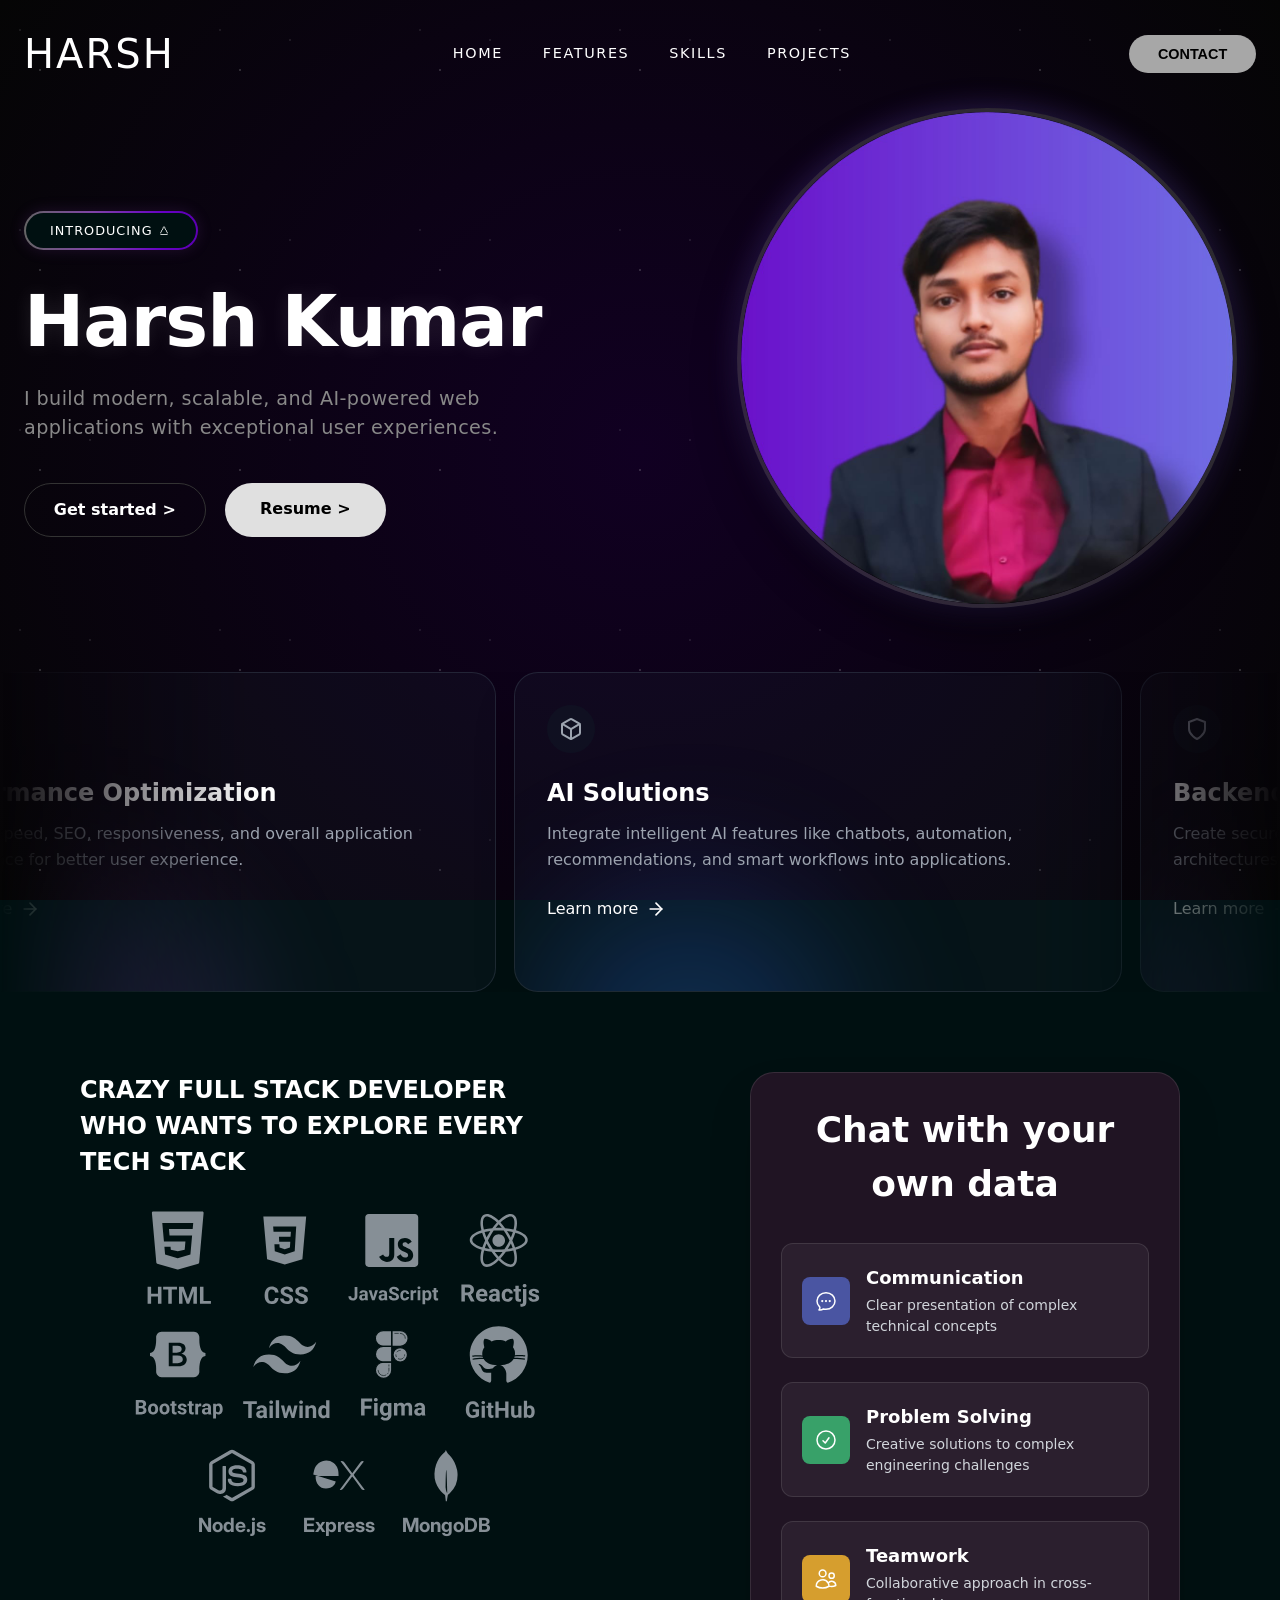
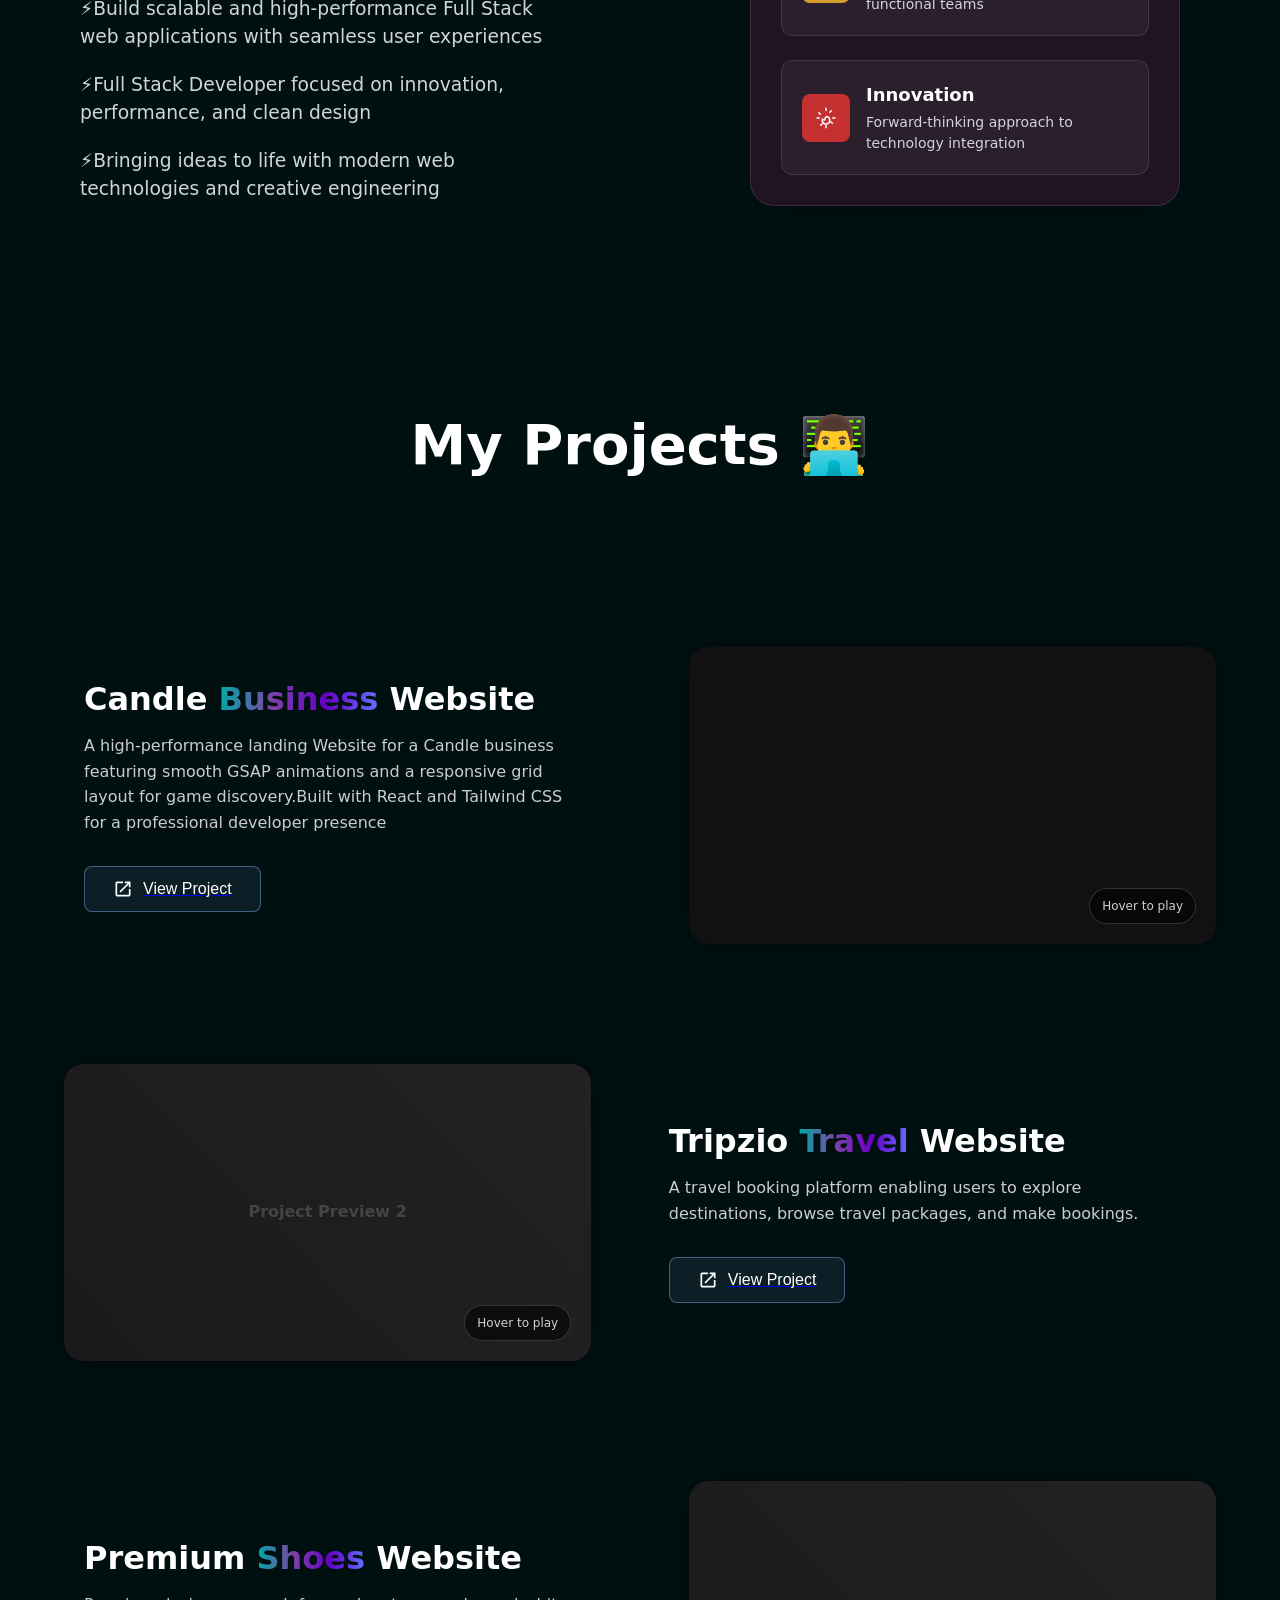
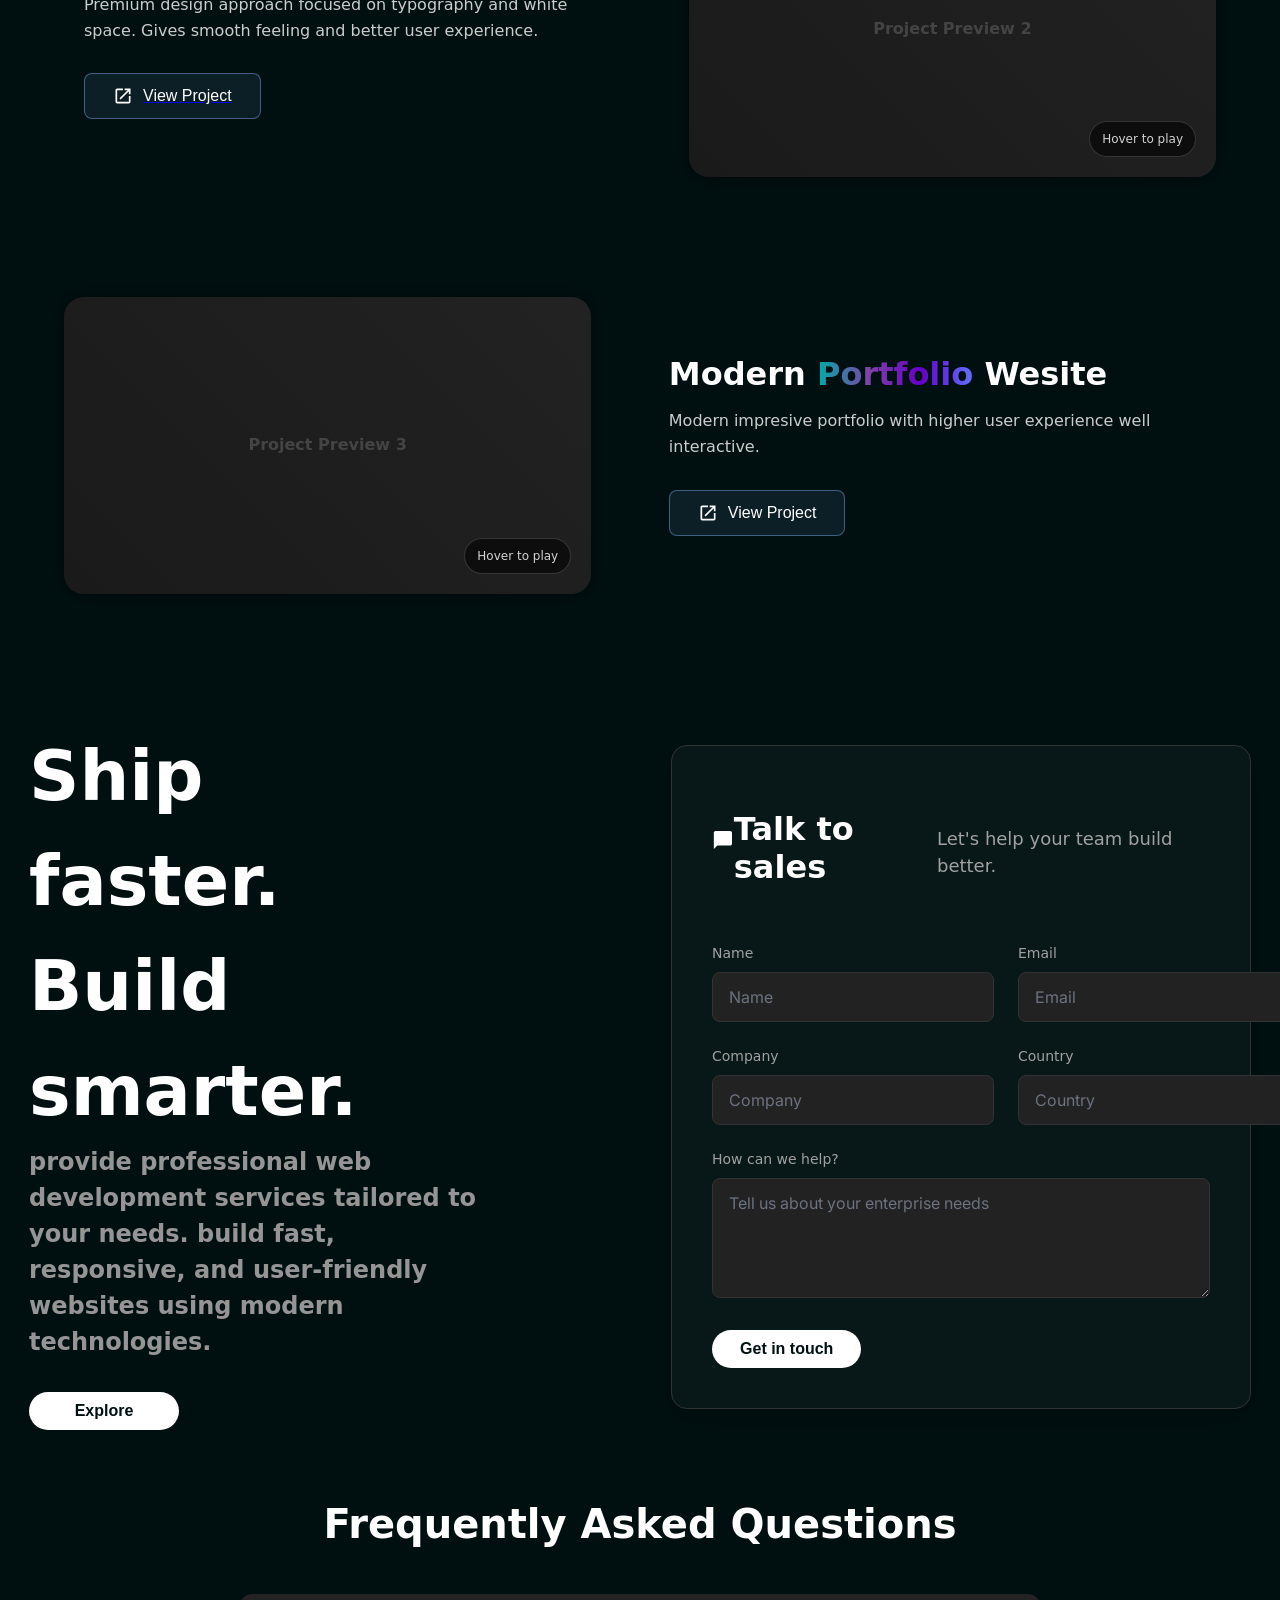
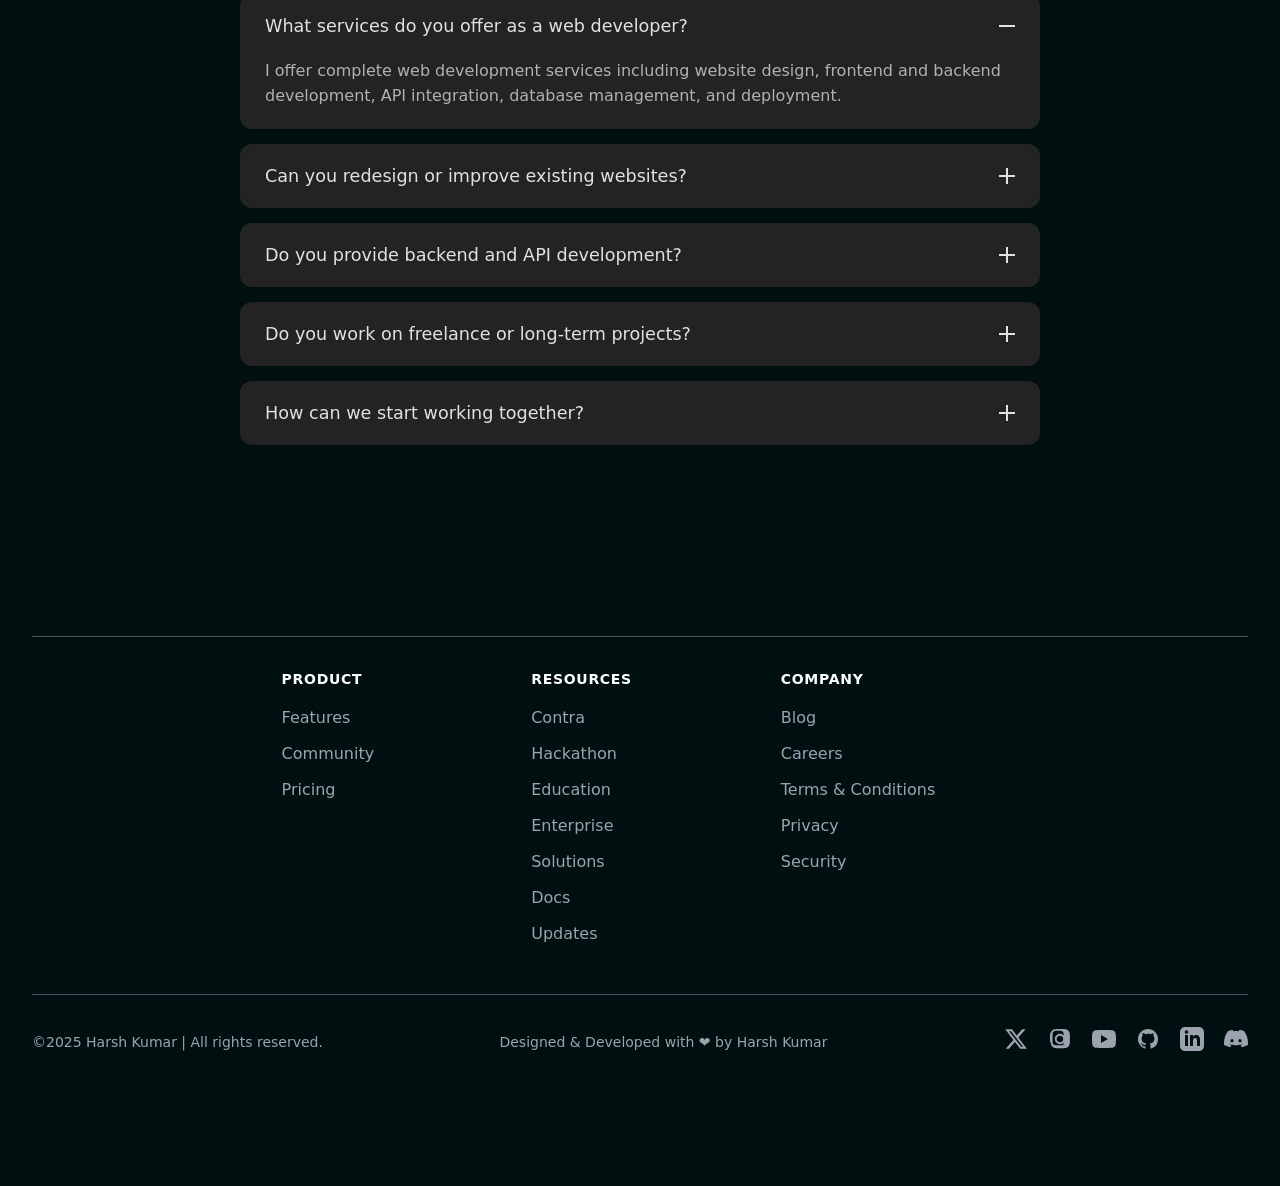
==== commit b5570f31: "Added new features and updated links." ====
--- a/index.html
+++ b/index.html
@@ -48,22 +48,22 @@
         <!-- Product -->
         <div class="menu-row">
           <button class="menu-row-trigger">
-            Product
+            Home
             <svg class="chevron-icon" viewBox="0 0 24 24">
               <path d="M6 9l6 6 6-6" />
             </svg>
           </button>
-          <div class="menu-row-content">
+          <!-- <div class="menu-row-content">
             <a href="#">Platform Overview</a>
             <a href="#">Integrations</a>
             <a href="#">API Reference</a>
-          </div>
+          </div> -->
         </div>
 
         <!-- Use cases -->
         <div class="menu-row">
           <button class="menu-row-trigger">
-            Use cases
+            Features
             <svg class="chevron-icon" viewBox="0 0 24 24">
               <path d="M6 9l6 6 6-6" />
             </svg>
@@ -83,39 +83,39 @@
               <path d="M6 9l6 6 6-6" />
             </svg>
           </button>
-          <div class="menu-row-content">
+          <!-- <div class="menu-row-content">
             <a href="#">Quickstart</a>
             <a href="#">Tutorials</a>
             <a href="#">Webhooks</a>
-          </div>
+          </div> -->
         </div>
 
         <!-- Community -->
         <div class="menu-row">
           <button class="menu-row-trigger">
-            Community
+            Skills
             <svg class="chevron-icon" viewBox="0 0 24 24">
               <path d="M6 9l6 6 6-6" />
             </svg>
           </button>
-          <div class="menu-row-content">
+          <!-- <div class="menu-row-content">
             <a href="#">Forum</a>
             <a href="#">Discord</a>
             <a href="#">Open Source</a>
-          </div>
+          </div> -->
         </div>
 
         <!-- Links -->
         <div class="menu-row">
           <a href="#" class="menu-row-trigger" style="text-decoration: none">
-            Enterprise
+            Projects
           </a>
         </div>
-        <div class="menu-row">
+        <!-- <div class="menu-row">
           <a href="#" class="menu-row-trigger" style="text-decoration: none">
             Pricing
           </a>
-        </div>
+        </div> -->
       </div>
     </aside>
 
@@ -168,18 +168,17 @@
             <div class="tag">INTRODUCING &wedbar;</div>
           </div>
 
-          <h1 data-aos="fade-up" data-aos-delay="600">WEB DEVELOPER</h1>
+          <h1 data-aos="fade-up" data-aos-delay="600">Harsh Kumar</h1>
 
           <p data-aos="fade-up" data-aos-delay="700" class="discription">
-            I build modern, responsive, and high-performing web experiences. I
-            turn ideas into scalable digital solutions using clean code.
+           I build modern, scalable, and AI-powered web applications with exceptional user experiences.
           </p>
 
           <div data-aos="fade-up" data-aos-delay="800" class="buttons">
             <a id="hover-btn" href="#questions" class="btn-get-started"
-              >Documentation &gt;</a
+              >Get started &gt;</a
             >
-            <a href="#services" class="btn-signing-main">Get started &gt;</a>
+            <a href="https://drive.google.com/file/d/1d3HjLFm9DUoDo8KFRuW8MGzkcfpkXEr8/view?usp=sharing" class="btn-signing-main">Resume &gt;</a>
           </div>
         </div>
 
@@ -217,10 +216,9 @@
                 <path d="M7 11V7a5 5 0 0 1 10 0v4"></path>
               </svg>
             </div>
-            <h2 class="card-title">Secure Shield</h2>
+            <h2 class="card-title">Performance Optimization</h2>
             <p class="card-description">
-              Safeguard your critical digital assets with advanced, real-time
-              threat detection solutions.
+              Enhance speed, SEO, responsiveness, and overall application performance for better user experience.
             </p>
             <a href="#" class="card-link"
               >Learn more
@@ -260,10 +258,9 @@
                 <line x1="12" y1="22.08" x2="12" y2="12"></line>
               </svg>
             </div>
-            <h2 class="card-title">Data Core</h2>
+            <h2 class="card-title">AI Solutions</h2>
             <p class="card-description">
-              Centralize your data streams with our robust and scalable cloud
-              infrastructure.
+              Integrate intelligent AI features like chatbots, automation, recommendations, and smart workflows into applications.
             </p>
             <a href="#" class="card-link"
               >Learn more<svg
@@ -297,10 +294,9 @@
                 <path d="M12 22s8-4 8-10V5l-8-3-8 3v7c0 6 8 10 8 10z"></path>
               </svg>
             </div>
-            <h2 class="card-title">Privacy Guard</h2>
+            <h2 class="card-title">Backend Systems</h2>
             <p class="card-description">
-              Protect user privacy with our advanced anonymization and data
-              encryption services.
+              Create secure APIs, databases, and high-performance server architectures.
             </p>
             <a href="#" class="card-link"
               >Learn more<svg
@@ -331,13 +327,12 @@
                 stroke-linecap="round"
                 stroke-linejoin="round"
               >
-                <polyline points="22 12 18 12 15 21 9 3 6 12 2 12"></polyline>
+                <path d="M18 10h-1.26A8 8 0 1 0 9 20h9a5 5 0 0 0 0-10z"></path>
               </svg>
             </div>
-            <h2 class="card-title">System Pulse</h2>
+            <h2 class="card-title">Cloud Deployment</h2>
             <p class="card-description">
-              Monitor your application's health and performance with our
-              real-time analytics dashboard.
+             Deploy scalable applications with optimized hosting and cloud solutions.
             </p>
             <a href="#" class="card-link"
               >Learn more<svg
@@ -693,20 +688,47 @@
               </g>
             </svg>
           </div>
+
+          <!-- node.js -->
+          <div data-aos="fade-up" data-aos-delay="500" class="icon">
+            <svg class="my-icon" viewBox="0 0 256 256" xmlns="http://www.w3.org/2000/svg">
+              <g transform="translate(62, 30) scale(5.5)">
+                <path fill="nonezero" d="M11.998,24c-0.321,0-0.641-0.084-0.922-0.247l-2.936-1.737c-0.438-0.245-0.224-0.332-0.08-0.383 c0.585-0.203,0.703-0.25,1.328-0.604c0.065-0.037,0.151-0.023,0.218,0.017l2.256,1.339c0.082,0.045,0.197,0.045,0.272,0l8.795-5.076 c0.082-0.047,0.134-0.141,0.134-0.238V6.921c0-0.099-0.053-0.192-0.137-0.242l-8.791-5.072c-0.081-0.047-0.189-0.047-0.271,0 L3.075,6.68C2.99,6.729,2.936,6.825,2.936,6.921v10.15c0,0.097,0.054,0.189,0.139,0.235l2.409,1.392 c1.307,0.654,2.108-0.116,2.108-0.89V7.787c0-0.142,0.114-0.253,0.256-0.253h1.115c0.139,0,0.255,0.112,0.255,0.253v10.021 c0,1.745-0.95,2.745-2.604,2.745c-0.508,0-0.909,0-2.026-0.551L2.28,18.675c-0.57-0.329-0.922-0.945-0.922-1.604V6.921 c0-0.659,0.353-1.275,0.922-1.603l8.795-5.082c0.557-0.315,1.296-0.315,1.848,0l8.794,5.082c0.57,0.329,0.924,0.944,0.924,1.603 v10.15c0,0.659-0.354,1.273-0.924,1.604l-8.794,5.078C12.643,23.916,12.324,24,11.998,24z M19.099,13.993 c0-1.9-1.284-2.406-3.987-2.763c-2.731-0.361-3.009-0.548-3.009-1.187c0-0.528,0.235-1.233,2.258-1.233 c1.807,0,2.473,0.389,2.747,1.607c0.024,0.115,0.129,0.199,0.247,0.199h1.141c0.071,0,0.138-0.031,0.186-0.081 c0.048-0.054,0.074-0.123,0.067-0.196c-0.177-2.098-1.571-3.076-4.388-3.076c-2.508,0-4.004,1.058-4.004,2.833 c0,1.925,1.488,2.457,3.895,2.695c2.88,0.282,3.103,0.703,3.103,1.269c0,0.983-0.789,1.402-2.642,1.402 c-2.327,0-2.839-0.584-3.011-1.742c-0.02-0.124-0.126-0.215-0.253-0.215h-1.137c-0.141,0-0.254,0.112-0.254,0.253 c0,1.482,0.806,3.248,4.655,3.248C17.501,17.007,19.099,15.91,19.099,13.993z"/>
+              </g>
+              <text x="128" y="240" text-anchor="middle" font-family="'Inter', sans-serif" font-size="50px" font-weight="700" fill="nonezero">Node.js</text>
+            </svg>
+          </div>
+
+          <!-- express -->
+          <div data-aos="fade-up" data-aos-delay="550" class="icon">
+            <svg class="my-icon" viewBox="0 0 256 256" xmlns="http://www.w3.org/2000/svg">
+              <g transform="translate(62, 30) scale(5.5)">
+                <path fill="nonezero" d="M24 18.588a1.529 1.529 0 01-1.895-.72l-3.45-4.771-.5-.667-4.003 5.444a1.466 1.466 0 01-1.802.708l5.158-6.92-4.798-6.251a1.595 1.595 0 011.9.666l3.576 4.83 3.596-4.81a1.435 1.435 0 011.788-.668L21.708 7.9l-2.522 3.283a.666.666 0 000 .994l4.804 6.412zM.002 11.576l.42-2.075c1.154-4.103 5.858-5.81 9.094-3.27 1.895 1.489 2.368 3.597 2.275 5.973H1.116C.943 16.447 4.005 19.009 7.92 17.7a4.078 4.078 0 002.582-2.876c.207-.666.548-.78(1.174)-.588a5.417 5.417 0 01-2.589 3.957 6.272 6.272 0 01-7.306-.933 6.575 6.575 0 01-1.64-3.858c0-.235-.08-.455-.134-.666A88.33 88.33 0 010 11.577zm1.127-.286h9.654c-.06-3.076-2.001-5.258-4.59-5.278-2.882-.04-4.944 2.094-5.071 5.264z"/>
+              </g>
+              <text x="128" y="240" text-anchor="middle" font-family="'Inter', sans-serif" font-size="50px" font-weight="700" fill="nonezero">Express</text>
+            </svg>
+          </div>
+
+          <!-- mongodb -->
+          <div data-aos="fade-up" data-aos-delay="600" class="icon">
+            <svg class="my-icon" viewBox="0 0 256 256" xmlns="http://www.w3.org/2000/svg">
+              <g transform="translate(62, 30) scale(5.5)">
+                <path fill="nonezero" d="M17.193 9.555c-1.264-5.58-4.252-7.414-4.573-8.115-.28-.394-.53-.954-.735-1.44-.036.495-.055.685-.523 1.184-.723.566-4.438 3.682-4.74 10.02-.282 5.912 4.27 9.435 4.888 9.884l.07.05A73.49 73.49 0 0111.91 24h.481c.114-1.032.284-2.056.51-3.07.417-.296.604-.463.85-.693a11.342 11.342 0 003.639-8.464c.01-.814-.103-1.662-.197-2.218zm-5.336 8.195s0-8.291.275-8.29c.213 0 .49 10.695.49 10.695-.381-.045-.765-1.76-.765-2.405z"/>
+              </g>
+              <text x="128" y="240" text-anchor="middle" font-family="'Inter', sans-serif" font-size="50px" font-weight="700" fill="nonezero">MongoDB</text>
+            </svg>
+          </div>
         </div>
 
         <div class="text-container-left">
           <h3 data-aos="fade-up" data-aos-delay="500">
-            ⚡ Develop highly interactive Front end / User Interfaces for your
-            web and mobile applications
+            ⚡Build scalable and high-performance Full Stack web applications with seamless user experiences
           </h3>
           <h3 data-aos="fade-up" data-aos-delay="550">
-            ⚡ Develop highly interactive Front end / User Interfaces for your
-            web and mobile applications
+            ⚡Full Stack Developer focused on innovation, performance, and clean design
           </h3>
           <h3 data-aos="fade-up" data-aos-delay="600">
-            ⚡ Develop highly interactive Front end / User Interfaces for your
-            web and mobile applications
+            ⚡Bringing ideas to life with modern web technologies and creative engineering
           </h3>
         </div>
       </div>
@@ -776,7 +798,7 @@
                   <path
                     stroke-linecap="round"
                     stroke-linejoin="round"
-                    d="M18 18.72a9.094 9.094 0 003.741-.479 3 3 0 00-4.682-2.72m-7.5-2.962a3.75 3.75 0 015.25 0m-5.25 0a3.75 3.75 0 00-5.25 0M15 11.25a3.75 3.75 0 11-7.5 0 3.75 3.75 0 017.5 0z"
+                    d="M15 19.128a9.38 9.38 0 0 0 2.625.372 9.337 9.337 0 0 0 4.121-.952 4.125 4.125 0 0 0-7.533-2.493M15 19.128v-.003c0-1.113-.285-2.16-.786-3.07M15 19.128v.109A12.318 12.318 0 0 1 8.624 21c-2.331 0-4.512-.645-6.374-1.766l-.001-.109a6.375 6.375 0 0 1 11.964-3.07M12 6.375a3.375 3.375 0 1 1-6.75 0 3.375 3.375 0 0 1 6.75 0Zm8.25 2.25a2.625 2.625 0 1 1-5.25 0 2.625 2.625 0 0 1 5.25 0Z"
                   />
                 </svg>
               </div>
@@ -799,7 +821,12 @@
                   <path
                     stroke-linecap="round"
                     stroke-linejoin="round"
-                    d="M12 18v-5.25m0 0a6.01 6.01 0 001.5-.189m-1.5.189a6.01 6.01 0 01-1.5-.189m3.75 7.478a12.06 12.06 0 01-4.5 0m3.75 2.311a15.045 15.045 0 01-7.5 0C4.508 17.627 4.5 17.348 4.5 17.118c0-.921 1.603-1.683 3.75-1.683s3.75.762 3.75 1.683c0 .23-.008.467-.023.692M10.5 18.75a.375.375 0 00-.375.375v.375c0 .207.168.375.375.375h.375c.207 0 .375-.168.375-.375v-.375a.375.375 0 00-.375-.375h-.375zM12 15.75a3 3 0 01-3-3V4.5a3 3 0 116 0v8.25a3 3 0 01-3 3z"
+                    d="M12 18a3.75 3.75 0 0 0 .495-7.467 5.99 5.99 0 0 0-1.925 3.546 5.974 5.974 0 0 1-2.133-1A3.75 3.75 0 0 0 12 18Z"
+                  />
+                  <path
+                    stroke-linecap="round"
+                    stroke-linejoin="round"
+                    d="M12 2.25V4.5m5.303.197-1.591 1.591M21 12h-2.25m-.397 5.303-1.591-1.591M12 21.75V19.5m-5.303-.197 1.591-1.591M3 12h2.25m-.397-5.303 1.591 1.591"
                   />
                 </svg>
               </div>
@@ -841,7 +868,7 @@
             </p>
             <a
               style="list-style: none"
-              href="https://harsh-candle-website.vercel.app/"
+              href="https://naishacreations.com/"
               ><button>
                 <svg class="svg-icon" viewBox="0 0 24 24">
                   <path
@@ -854,7 +881,33 @@
           </div>
         </div>
 
-        <!-- Project 2 -->
+       
+                <!-- Project 2-->
+        <div class="project-card autoBlur">
+          <div class="project-vidbox">
+            <video loop muted playsinline src="videos/project4.mp4"></video>
+            <div class="video-placeholder">Project Preview 2</div>
+            <div class="hover-sign">Hover to play</div>
+          </div>
+          <div class="project-info">
+            <h1>Tripzio <span class="gradient">Travel</span> Website</h1>
+            <p>
+              A travel booking platform enabling users to explore destinations, browse travel packages, and make bookings.
+            </p>
+            <a href="#">
+              <button>
+                <svg class="svg-icon" viewBox="0 0 24 24">
+                  <path
+                    d="M14,3V5H17.59L7.76,14.83L9.17,16.24L19,6.41V10H21V3M19,19H5V5H12V3H5C3.89,3 3,3.9 3,5V19A2,2 0 0,0 5,21H19A2,2 0 0,0 21,19V12H19V19Z"
+                  />
+                </svg>
+                View Project
+              </button></a
+            >
+          </div>
+        </div>
+
+        <!-- Project 3 -->
         <div class="project-card autoBlur">
           <div class="project-vidbox">
             <video loop muted playsinline src="videos/project2.mp4"></video>
@@ -880,7 +933,9 @@
           </div>
         </div>
 
-        <!-- Project 3 -->
+        
+
+        <!-- Project 4 -->
         <div class="project-card autoBlur">
           <div class="project-vidbox">
             <video loop muted playsinline src="videos/project3.mp4"></video>
@@ -908,9 +963,9 @@
 
     <!-- fiveth page -->
 
-    <div id="services" class="Pricecontainer">
+    <!-- <div id="services" class="Pricecontainer"> -->
       <!-- Card 1: Starter -->
-      <div data-aos="fade-up" data-aos-delay="500" class="Pcard">
+      <!-- <div data-aos="fade-up" data-aos-delay="500" class="Pcard">
         <div class="Pcard-content">
           <div class="plan-badge starter">
             <div class="Picon-gradient">
@@ -952,10 +1007,10 @@
           </div>
           <a href="#contact"><button class="cta-button">Get Started</button></a>
         </div>
-      </div>
+      </div> -->
 
       <!-- Card 2: Pro -->
-      <div data-aos="fade-up" data-aos-delay="700" class="Pcard">
+      <!-- <div data-aos="fade-up" data-aos-delay="700" class="Pcard">
         <div class="Pcard-content">
           <div class="plan-badge pro">
             <div class="Picon-gradient">
@@ -997,10 +1052,10 @@
           </div>
           <a href="#contact"><button class="cta-button">Choose Pro</button></a>
         </div>
-      </div>
+      </div> -->
 
       <!-- Card 3: Premium -->
-      <div data-aos="fade-up" data-aos-delay="900" class="Pcard premium">
+      <!-- <div data-aos="fade-up" data-aos-delay="900" class="Pcard premium">
         <div class="Pcard-content">
           <div class="plan-badge premium">
             <div class="Picon-gradient">
@@ -1045,7 +1100,7 @@
           <a href="#contact"><button class="cta-button">Go Premium</button></a>
         </div>
       </div>
-    </div>
+    </div> -->
 
     <!-- sixth page -->
 
@@ -1195,44 +1250,60 @@
 
       <div class="faq-item">
         <button class="faq-question">
-          <span>How much does a website cost?</span>
+          <span>Can you redesign or improve existing websites?</span>
           <span class="faicon"></span>
         </button>
         <div class="faq-answer-container">
           <div class="faq-answer">
-            Pricing varies based on features, design, and functionality. I
-            provide customized quotes after understanding your requirements.
+            Yes, I can modernize UI/UX, improve performance, fix bugs, and optimize existing applications.
           </div>
         </div>
       </div>
 
-      <div class="faq-item">
+     
+
+
+     
+
+       <div class="faq-item">
         <button class="faq-question">
-          <span>Will my website be mobile-friendly?</span>
+          <span>Do you provide backend and API development?</span>
           <span class="faicon"></span>
         </button>
         <div class="faq-answer-container">
           <div class="faq-answer">
-            Yes, all websites I develop are fully responsive and optimized for
-            mobile, tablet, and desktop devices.
+            Absolutely. I create secure, scalable REST APIs and backend architectures for modern applications.
           </div>
         </div>
       </div>
 
-      <div class="faq-item">
+     <div class="faq-item">
         <button class="faq-question">
-          <span>What technologies do you use?</span>
+          <span>Do you work on freelance or long-term projects?</span>
           <span class="faicon"></span>
         </button>
         <div class="faq-answer-container">
           <div class="faq-answer">
-            I work with modern technologies like React, Node.js, Express,
-            MongoDB, HTML, CSS, and JavaScript.
+            Yes, I’m available for freelance, contract-based, and long-term collaboration projects.
           </div>
         </div>
       </div>
+
+       <div class="faq-item">
+        <button class="faq-question">
+          <span>How can we start working together?</span>
+          <span class="faicon"></span>
+        </button>
+        <div class="faq-answer-container">
+          <div class="faq-answer">
+           You can contact me through the portfolio contact form or email to discuss your project requirements.
+          </div>
+        </div>
+      </div>
+ 
     </div>
 
+    
     <!-- Eight page -->
 
     <!-- Footer Section -->
@@ -1301,10 +1372,10 @@
         <!-- Bottom bar: Copyright and Social Icons -->
         <div class="footer-bottom">
           <p class="footer-copyright">
-            &copy;2025 Harsh Rajput | All rights reserved.
+            &copy;2025 Harsh Kumar | All rights reserved.
           </p>
           <p class="footer-copyright">
-            Designed & Developed with ❤️ by Harsh Rajput
+            Designed & Developed with ❤️ by Harsh Kumar
           </p>
           <div class="footer-social-icons">
             <!-- Social Icons -->
--- a/style.css
+++ b/style.css
@@ -165,11 +165,13 @@
             align-items: center;
             position: relative;
             padding-bottom: 4rem;
+            
         }
 
         @media (min-width: 1024px) {
             main {
                 grid-template-columns: 1.2fr 1fr;
+                gap: 3rem;
             }
         }
 
@@ -271,41 +273,67 @@
         /* Robot 3D Container */
         .robot-container {
             position: relative;
-            height: 400px;
-            width: 100%;  
-           
-          
-
-            
-        }
-        .robot-container img{
-            height: 400px;
+            display: flex;
+            justify-content: center;
+            align-items: center;
             width: 100%;
+            height: auto;
+            margin: 2rem 0;
+        }
+        
+        .robot-container img {
+            width: 320px;
+            height: 320px;
+            object-fit: cover;
             border-radius: 50%;
-          
-            
-        }
-
+            border: 4px solid rgba(255, 255, 255, 0.15);
+            box-shadow: 0 20px 40px rgba(0, 0, 0, 0.5), 
+                        0 0 30px rgba(129, 91, 243, 0.3);
+            transition: all 0.5s cubic-bezier(0.4, 0, 0.2, 1);
+        }
+
+        .robot-container img:hover {
+            transform: scale(1.03) translateY(-5px);
+            border-color: rgba(129, 91, 243, 0.5);
+            box-shadow: 0 30px 50px rgba(0, 0, 0, 0.6), 
+                        0 0 45px rgba(129, 91, 243, 0.5);
+        }
 
         @media (min-width: 768px) {
             .robot-container {
-                height: 500px;
+                margin: 3rem 0;
+            }
+            .robot-container img {
+                width: 400px;
+                height: 400px;
             }
         }
 
         @media (min-width: 1024px) {
             .robot-container {
-                position: absolute;
-                right: -10%;
-                top: 50%;
-                transform: translateY(-50%);
-                height: 90%;
-                width: 60%;
+                position: relative;
+                top: 0;
+                transform: none;
+                height: auto;
+                width: 100%;
+                margin: 0;
                 z-index: 1;
-                
-            }
-            .robot-container img{
-            display: none;
+                display: flex;
+                justify-content: center;
+                align-items: center;
+            }
+            .robot-container img {
+                width: 450px;
+                height: 450px;
+                max-width: 100%;
+                max-height: 100%;
+            }
+        }
+
+        @media (min-width: 1200px) {
+            .robot-container img {
+                width: 500px;
+                height: 500px;
             }
         }
 
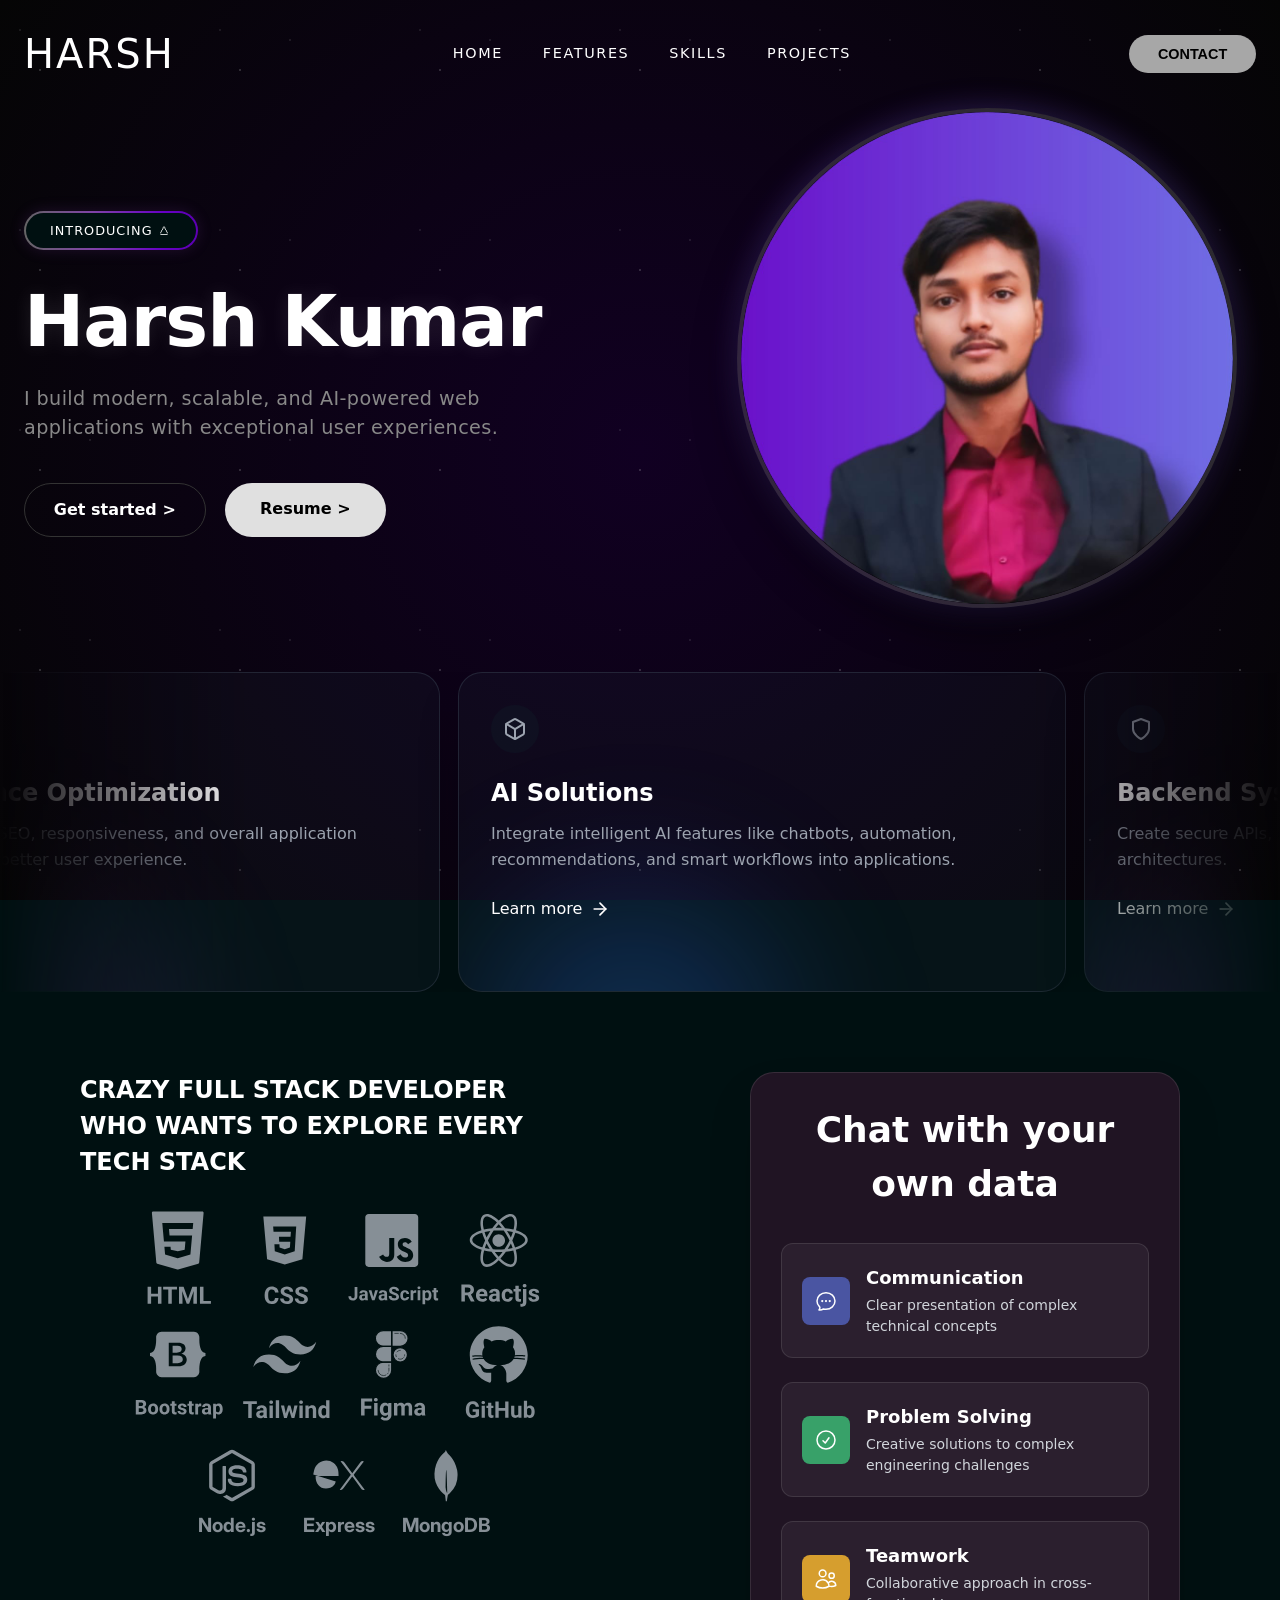
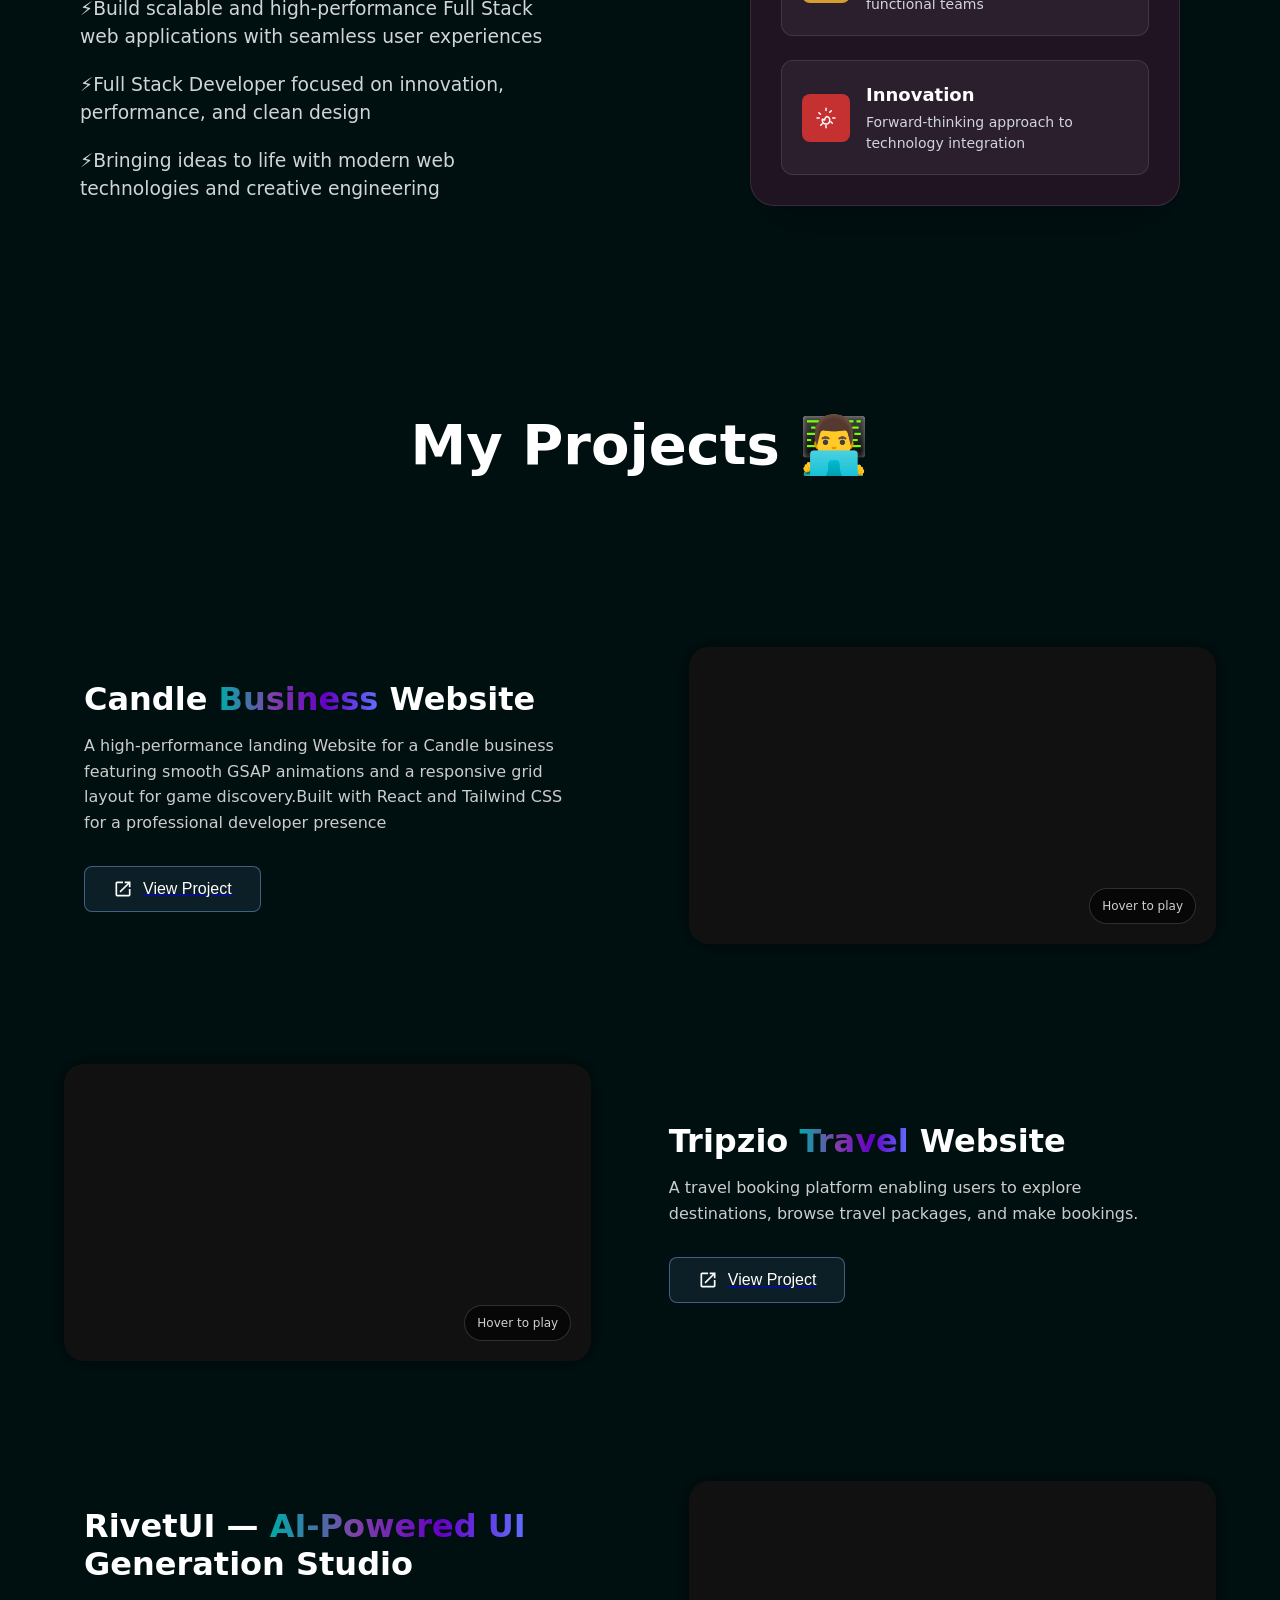
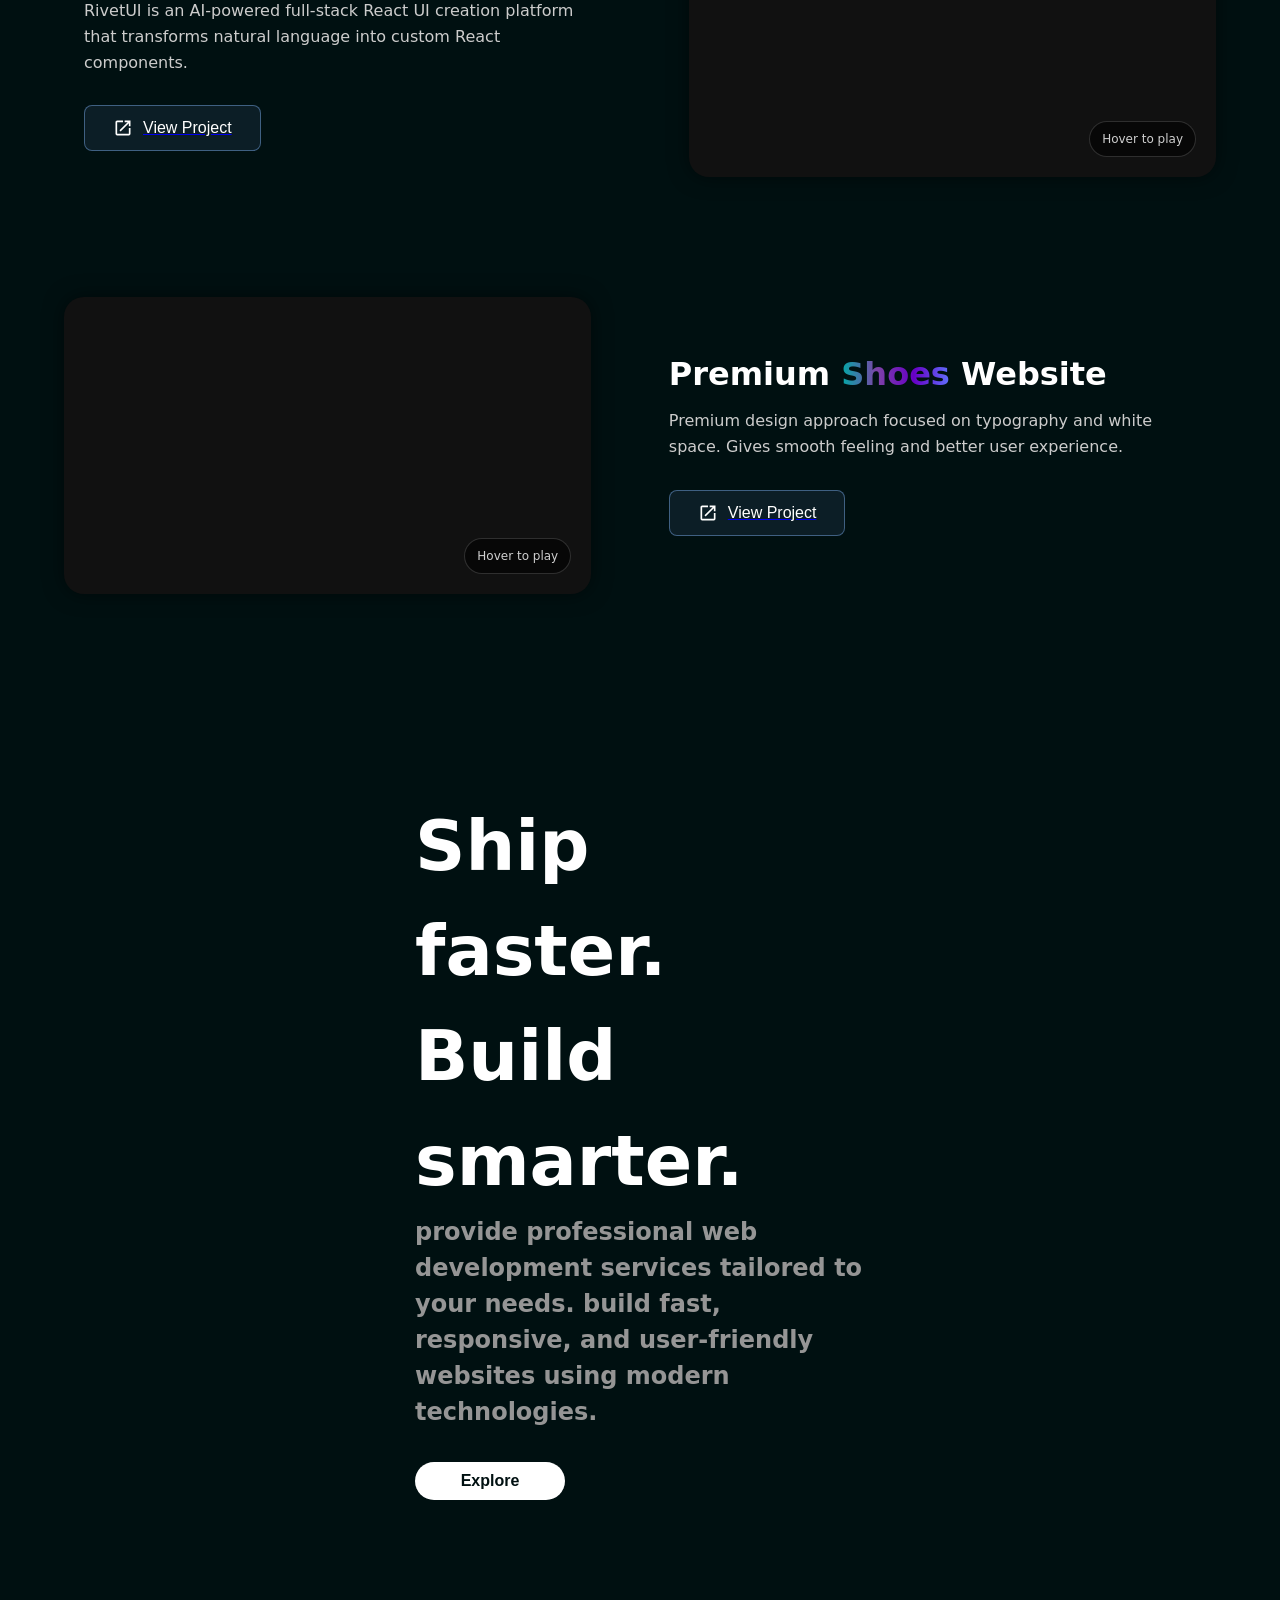
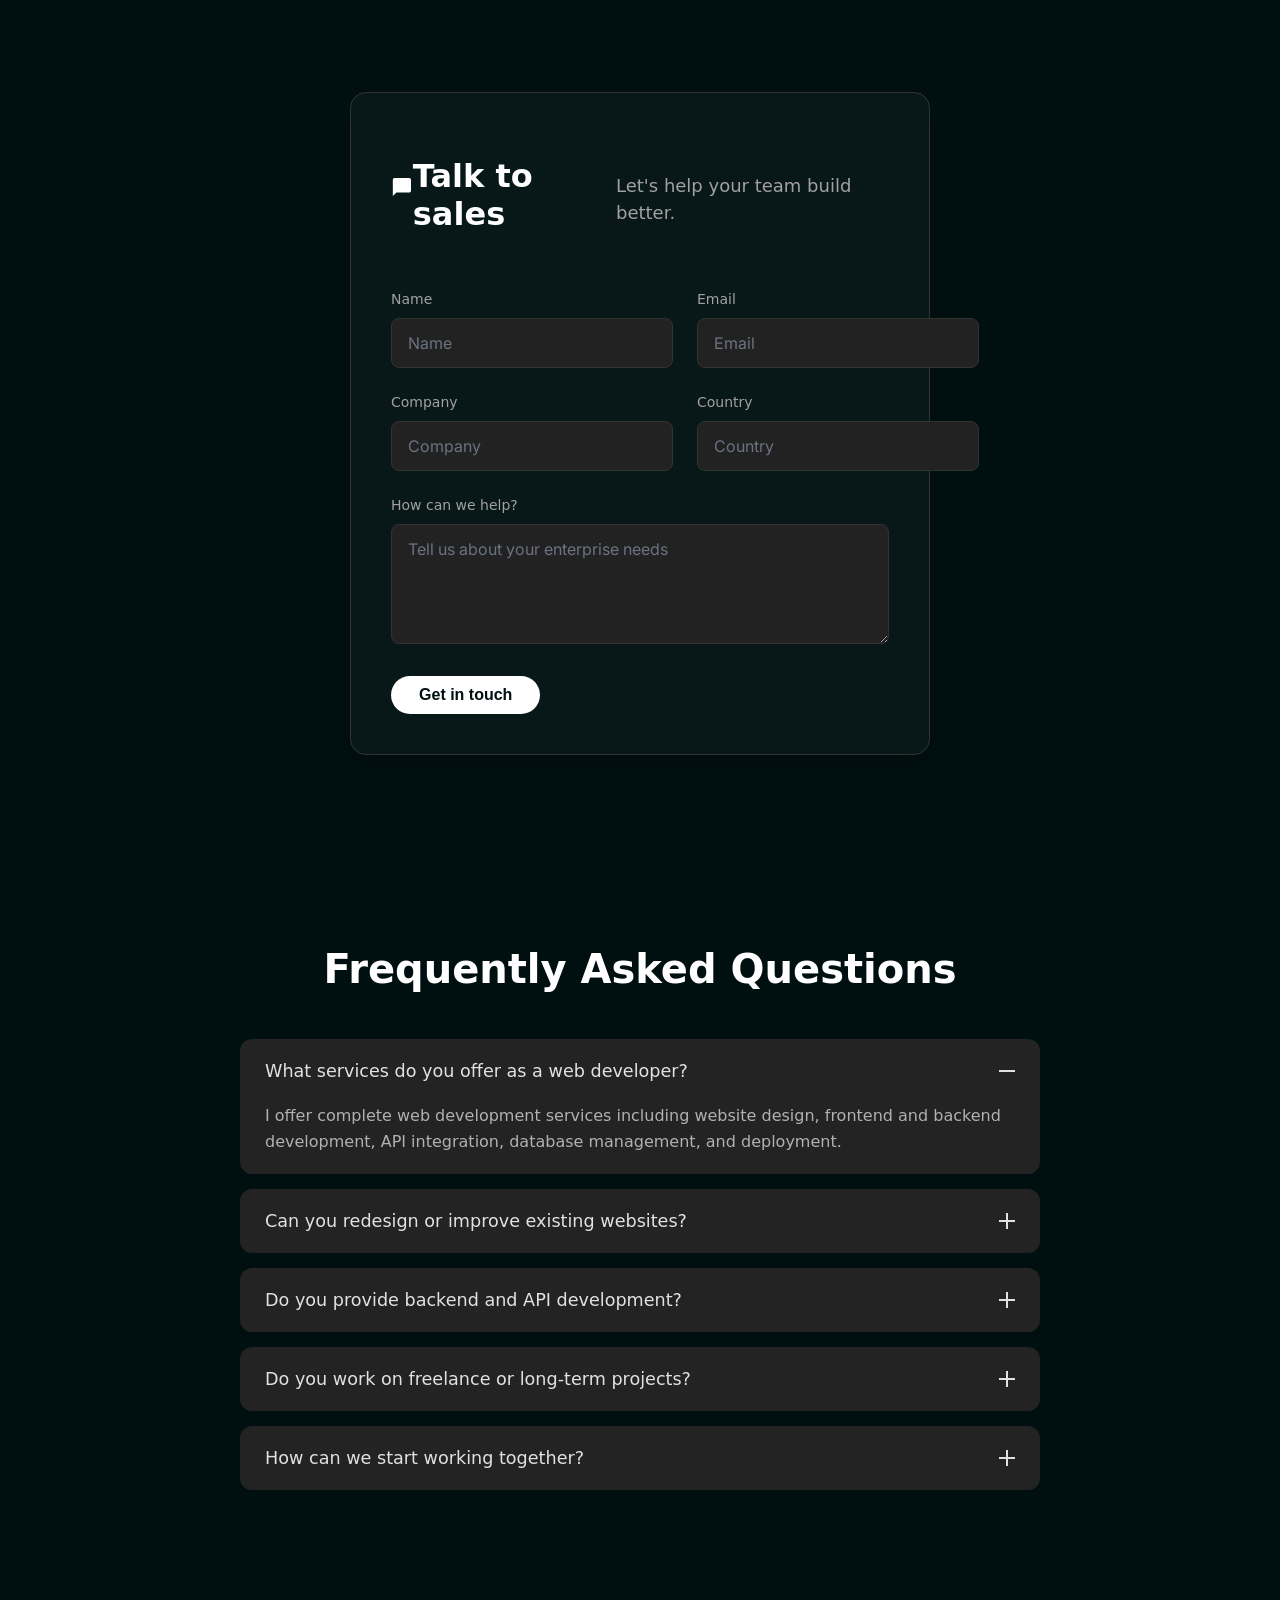
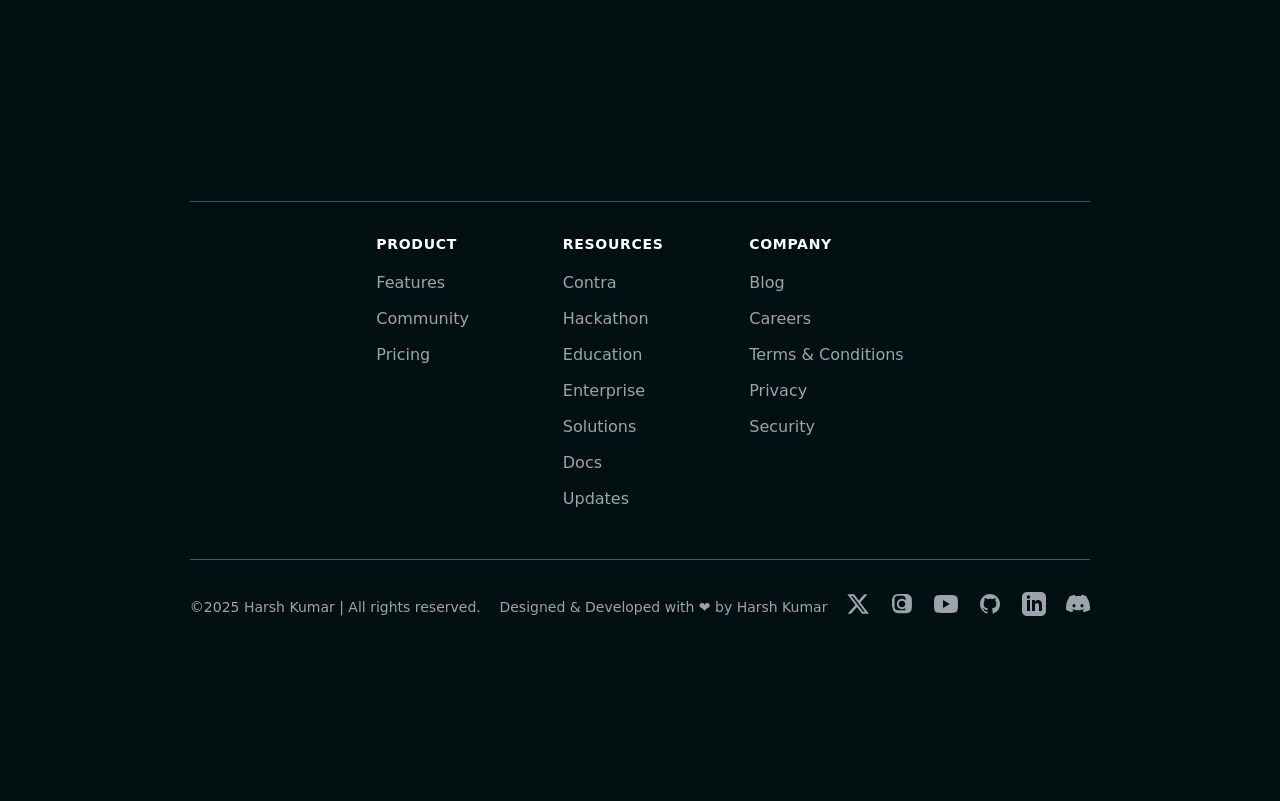
==== commit 75aacca3: "feat: Updated project details" ====
--- a/index.html
+++ b/index.html
@@ -907,7 +907,32 @@
           </div>
         </div>
 
-        <!-- Project 3 -->
+           <!-- Project 3 -->
+        <div class="project-card autoBlur">
+          <div class="project-vidbox">
+            <video loop muted playsinline src="videos/project3.mp4"></video>
+            <div class="video-placeholder">Project Preview 2</div>
+            <div class="hover-sign">Hover to play</div>
+          </div>
+          <div class="project-info">
+            <h1>RivetUI —  <span class="gradient">AI-Powered UI</span> Generation Studio</h1>
+            <p>
+             RivetUI is an AI-powered full-stack React UI creation platform that transforms natural language into custom React components.
+            </p>
+            <a href="https://harsh-premium-shoes-website.vercel.app/">
+              <button>
+                <svg class="svg-icon" viewBox="0 0 24 24">
+                  <path
+                    d="M14,3V5H17.59L7.76,14.83L9.17,16.24L19,6.41V10H21V3M19,19H5V5H12V3H5C3.89,3 3,3.9 3,5V19A2,2 0 0,0 5,21H19A2,2 0 0,0 21,19V12H19V19Z"
+                  />
+                </svg>
+                View Project
+              </button></a
+            >
+          </div>
+        </div>
+
+        <!-- Project 4 -->
         <div class="project-card autoBlur">
           <div class="project-vidbox">
             <video loop muted playsinline src="videos/project2.mp4"></video>
@@ -934,32 +959,6 @@
         </div>
 
         
-
-        <!-- Project 4 -->
-        <div class="project-card autoBlur">
-          <div class="project-vidbox">
-            <video loop muted playsinline src="videos/project3.mp4"></video>
-            <div class="video-placeholder">Project Preview 3</div>
-            <div class="hover-sign">Hover to play</div>
-          </div>
-          <div class="project-info">
-            <h1>Modern <span class="gradient">Portfolio</span> Wesite</h1>
-            <p>
-              Modern impresive portfolio with higher user experience well
-              interactive.
-            </p>
-            <button>
-              <svg class="svg-icon" viewBox="0 0 24 24">
-                <path
-                  d="M14,3V5H17.59L7.76,14.83L9.17,16.24L19,6.41V10H21V3M19,19H5V5H12V3H5C3.89,3 3,3.9 3,5V19A2,2 0 0,0 5,21H19A2,2 0 0,0 21,19V12H19V19Z"
-                />
-              </svg>
-              View Project
-            </button>
-          </div>
-        </div>
-      </section>
-    </div>
 
     <!-- fiveth page -->
 
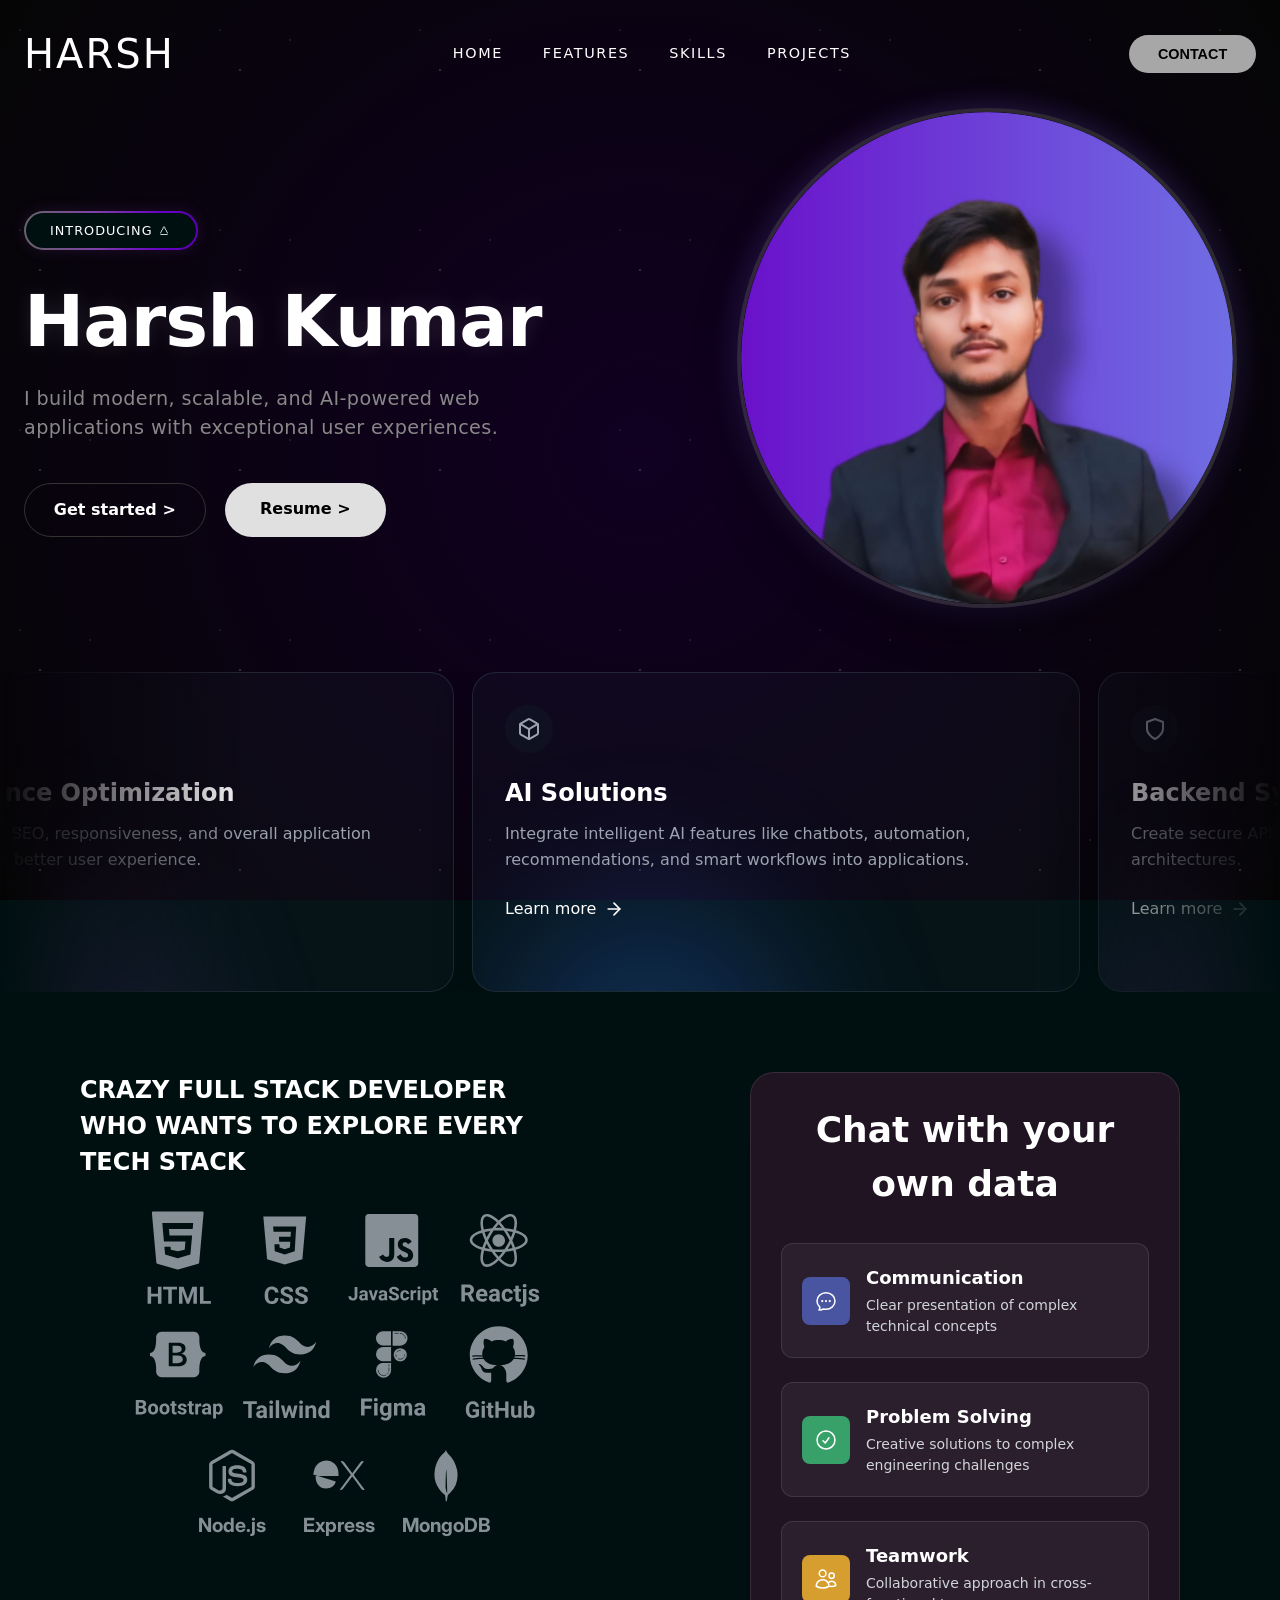
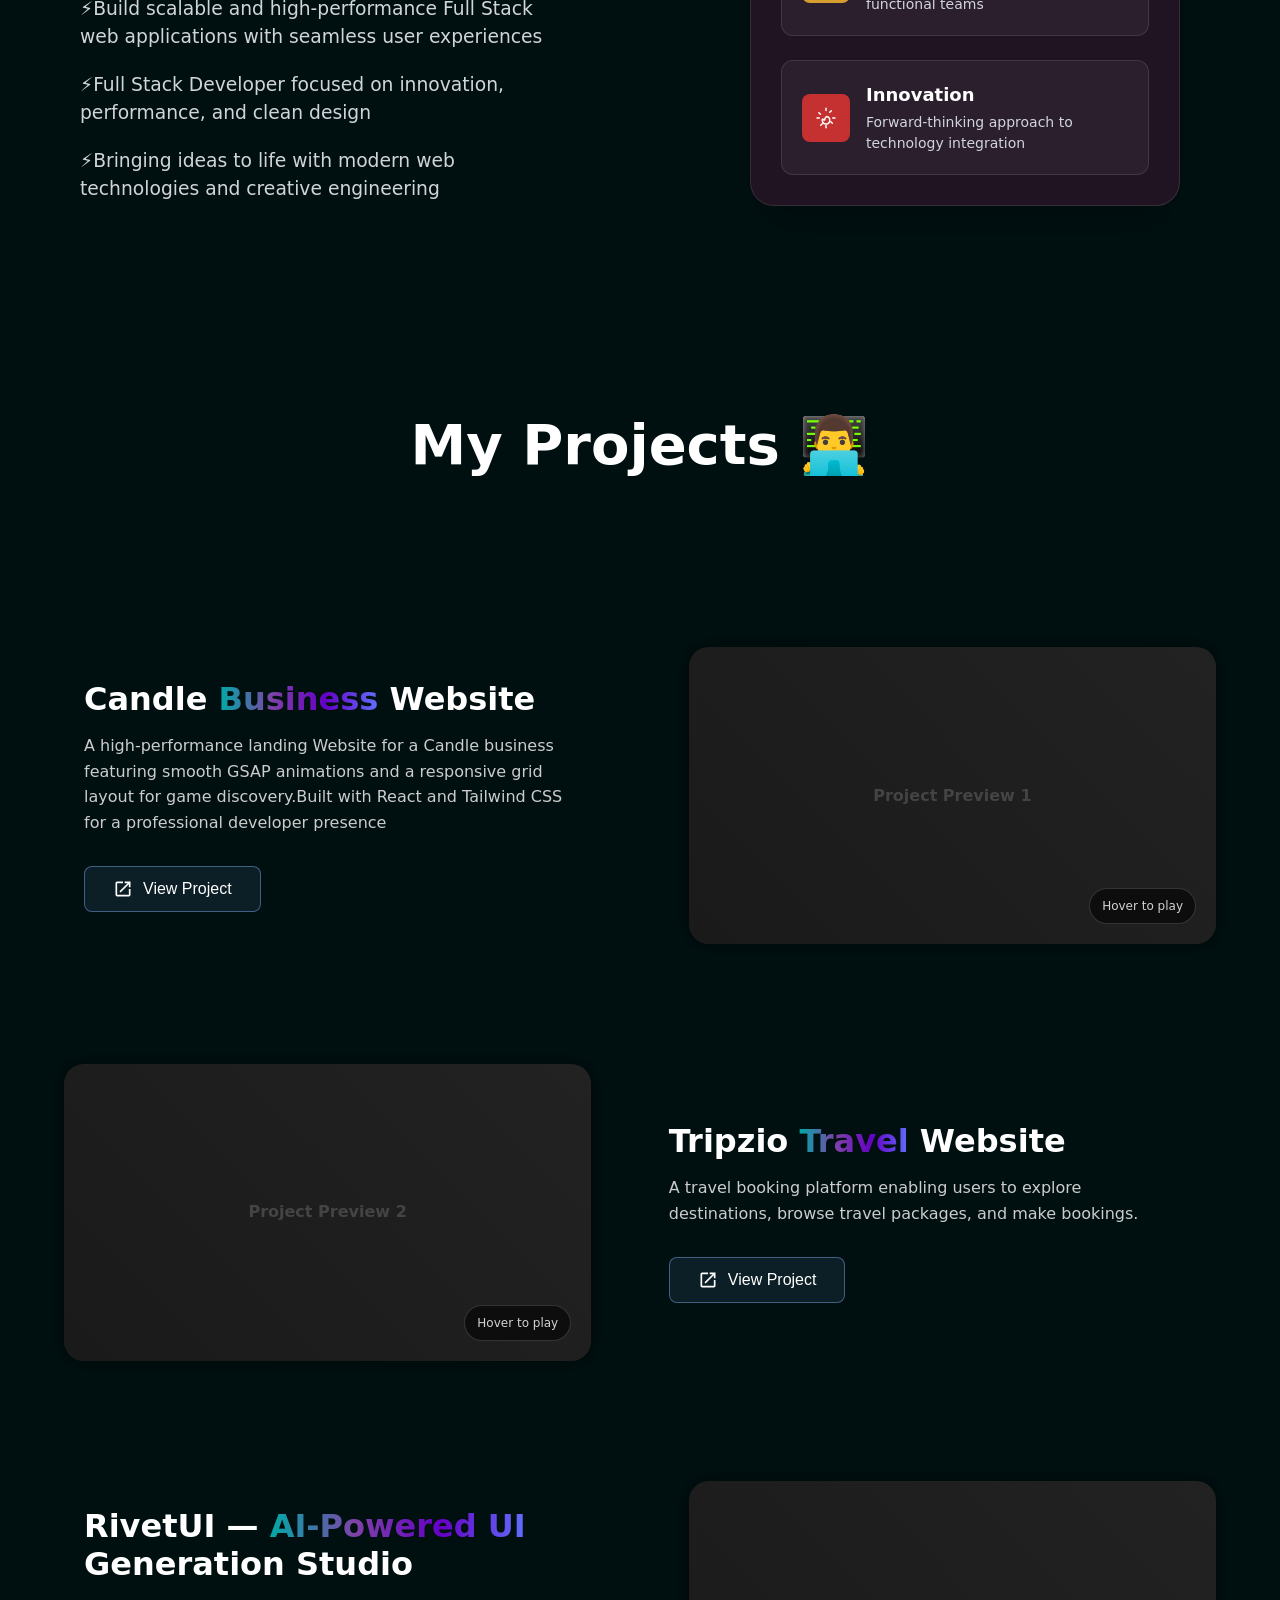
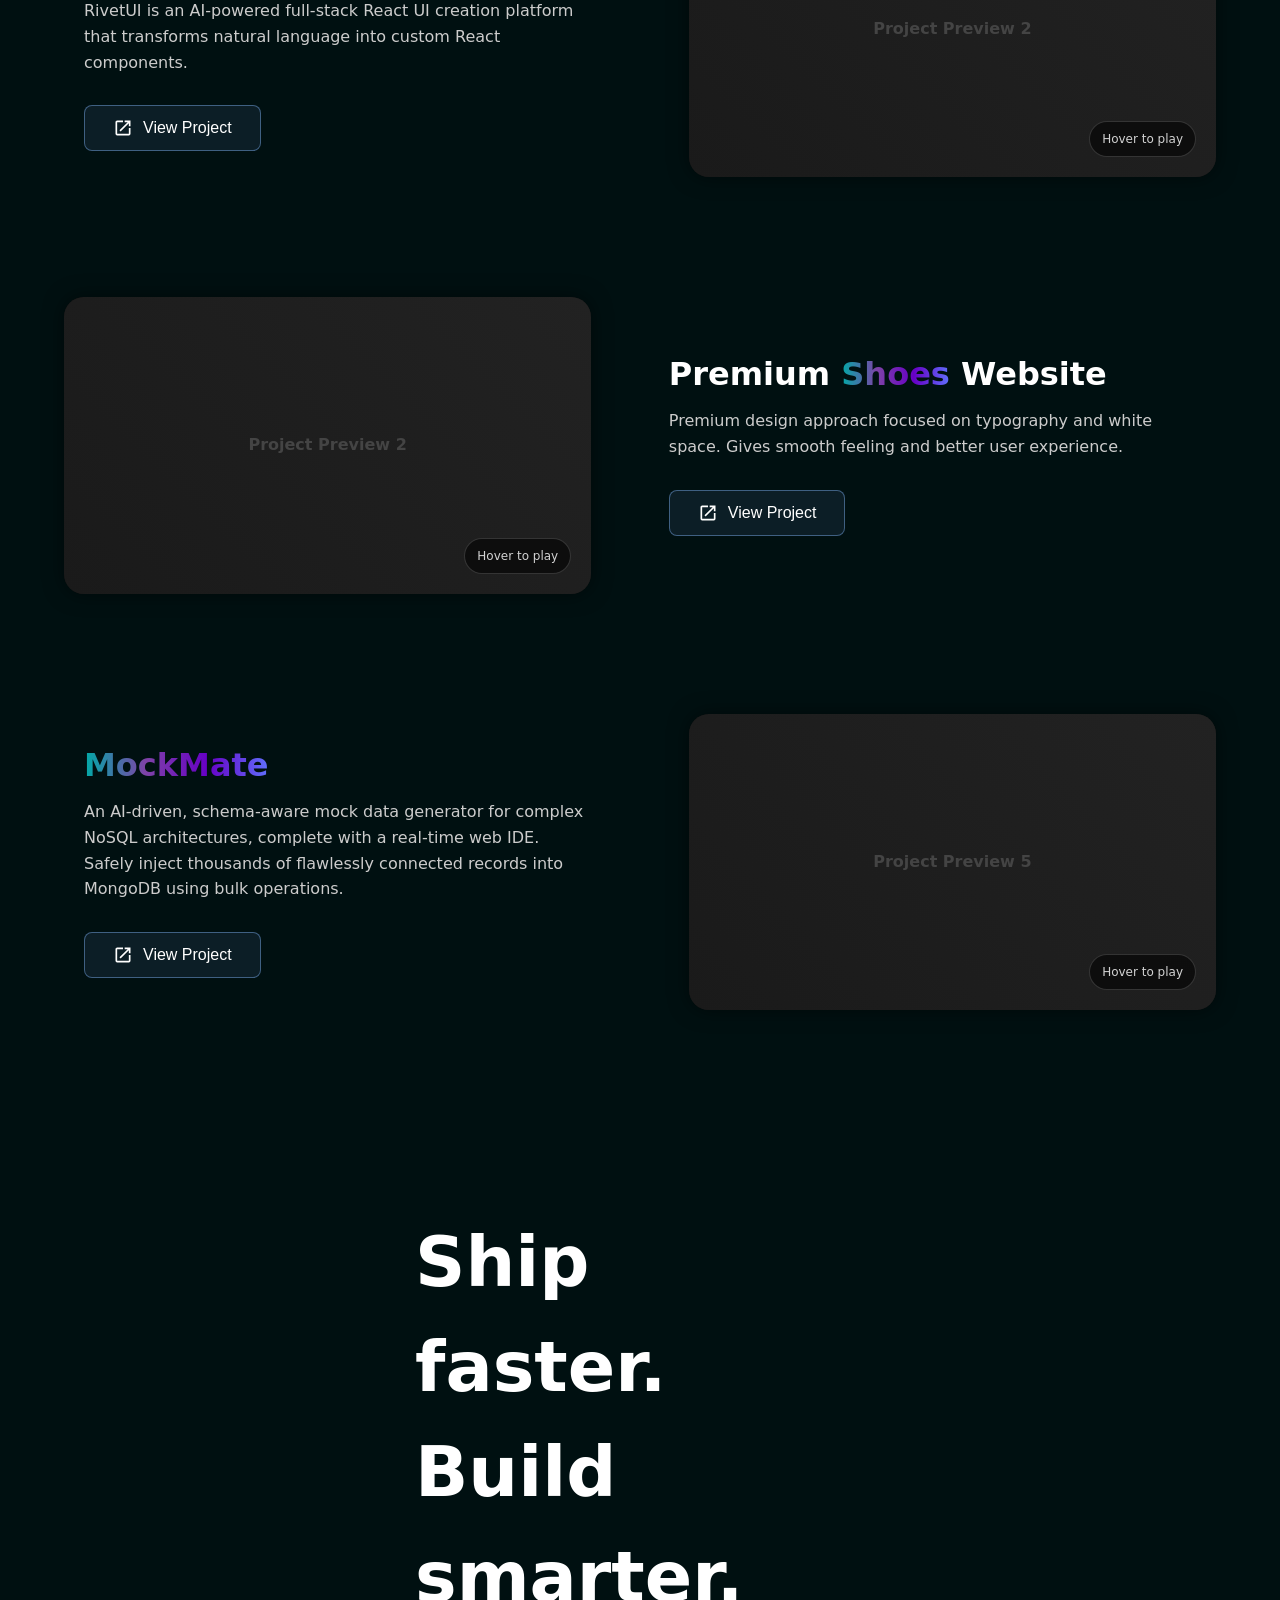
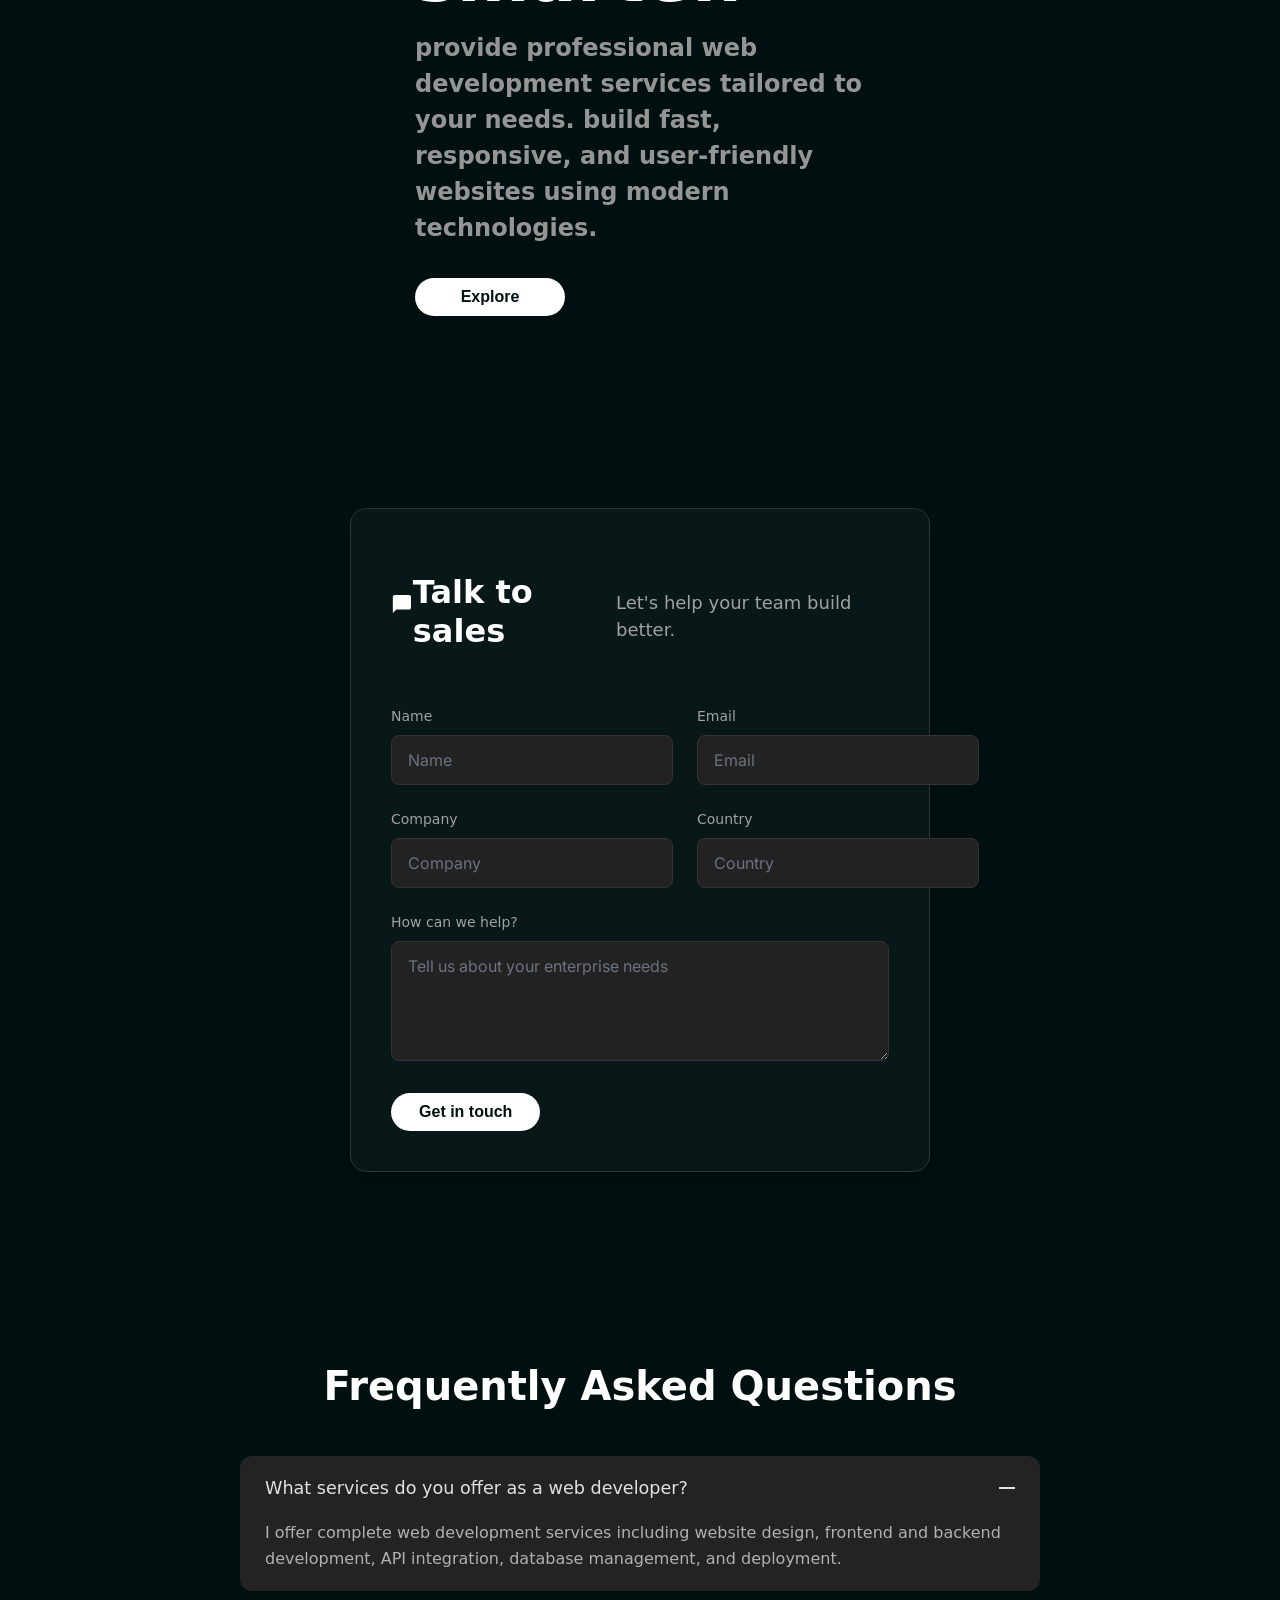
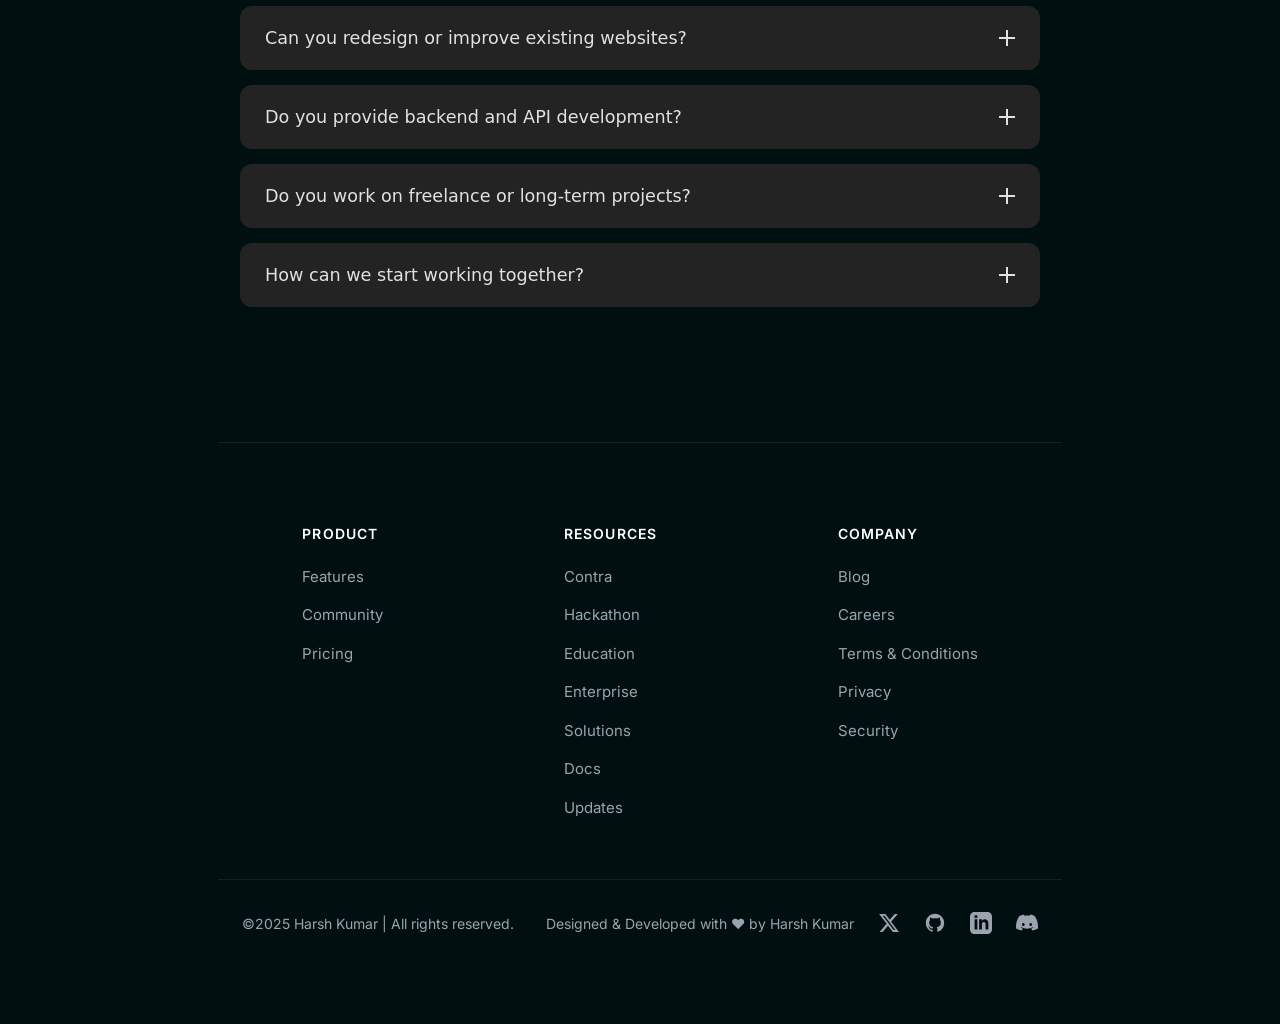
==== commit 8697d498: "feat: updated project links" ====
--- a/index.html
+++ b/index.html
@@ -178,7 +178,7 @@
             <a id="hover-btn" href="#questions" class="btn-get-started"
               >Get started &gt;</a
             >
-            <a href="https://drive.google.com/file/d/1d3HjLFm9DUoDo8KFRuW8MGzkcfpkXEr8/view?usp=sharing" class="btn-signing-main">Resume &gt;</a>
+            <a href="https://drive.google.com/file/d/1rNNbxBWxi5PAiLo3LDK1PugITMDsMHNd/view?usp=sharing" class="btn-signing-main">Resume &gt;</a>
           </div>
         </div>
 
@@ -854,7 +854,7 @@
         <div class="project-card autoBlur">
           <div class="project-vidbox">
             <!-- Note: src used here but fallback logic included in JS -->
-            <video loop muted playsinline src="videos/project1.mp4"></video>
+            <video loop muted playsinline src="https://res.cloudinary.com/uiiygysu/video/upload/v1789675160/project1.mp4"></video>
             <div class="video-placeholder">Project Preview 1</div>
             <div class="hover-sign">Hover to play</div>
           </div>
@@ -885,7 +885,7 @@
                 <!-- Project 2-->
         <div class="project-card autoBlur">
           <div class="project-vidbox">
-            <video loop muted playsinline src="videos/project4.mp4"></video>
+            <video loop muted playsinline src="https://res.cloudinary.com/uiiygysu/video/upload/v1789674587/project4.mp4"></video>
             <div class="video-placeholder">Project Preview 2</div>
             <div class="hover-sign">Hover to play</div>
           </div>
@@ -910,7 +910,7 @@
            <!-- Project 3 -->
         <div class="project-card autoBlur">
           <div class="project-vidbox">
-            <video loop muted playsinline src="videos/project3.mp4"></video>
+            <video loop muted playsinline src="https://res.cloudinary.com/uiiygysu/video/upload/v1789674580/project3.mp4"></video>
             <div class="video-placeholder">Project Preview 2</div>
             <div class="hover-sign">Hover to play</div>
           </div>
@@ -935,7 +935,7 @@
         <!-- Project 4 -->
         <div class="project-card autoBlur">
           <div class="project-vidbox">
-            <video loop muted playsinline src="videos/project2.mp4"></video>
+            <video loop muted playsinline src="https://res.cloudinary.com/uiiygysu/video/upload/v1789674626/project2.mp4"></video>
             <div class="video-placeholder">Project Preview 2</div>
             <div class="hover-sign">Hover to play</div>
           </div>
@@ -958,8 +958,33 @@
           </div>
         </div>
 
+
+        <!-- Project 5 -->
+        <div class="project-card autoBlur">
+          <div class="project-vidbox">
+            <video loop muted playsinline src="https://res.cloudinary.com/uiiygysu/video/upload/v1789674575/project5.mp4"></video>
+            <div class="video-placeholder">Project Preview 5</div>
+            <div class="hover-sign">Hover to play</div>
+          </div>
+          <div class="project-info">
+            <h1><span class="gradient">MockMate</span></h1>
+            <p>
+              An AI-driven, schema-aware mock data generator for complex NoSQL architectures, complete with a real-time web IDE. Safely inject thousands of flawlessly connected records into MongoDB using bulk operations.
+            </p>
+            <a href="https://tech-crafters-mockmate.vercel.app/" target="_blank">
+              <button>
+                <svg class="svg-icon" viewBox="0 0 24 24">
+                  <path
+                    d="M14,3V5H17.59L7.76,14.83L9.17,16.24L19,6.41V10H21V3M19,19H5V5H12V3H5C3.89,3 3,3.9 3,5V19A2,2 0 0,0 5,21H19A2,2 0 0,0 21,19V12H19V19Z"
+                  />
+                </svg>
+                View Project
+              </button></a
+            >
+          </div>
+        </div>
+
         
-
     <!-- fiveth page -->
 
     <!-- <div id="services" class="Pricecontainer"> -->
@@ -1305,24 +1330,15 @@
     
     <!-- Eight page -->
 
-    <!-- Footer Section -->
     <footer class="footer">
-      <hr style="width: 100%" class="footer-divider" />
-
       <div class="footer-container">
         <!-- Main footer content grid -->
         <div class="footer-grid">
-          <!-- Logo Column -->
-          <div class="footer-logo-container">
-            <a href="#" class=""></a>
-          </div>
-
           <!-- Product Links -->
           <div class="footer-links">
             <h3>Product</h3>
             <ul>
               <li><a href="#">Features</a></li>
-
               <li><a href="#">Community</a></li>
               <li><a href="#">Pricing</a></li>
             </ul>
@@ -1338,7 +1354,6 @@
               <li><a href="#">Enterprise</a></li>
               <li><a href="#">Solutions</a></li>
               <li><a href="#">Docs</a></li>
-
               <li><a href="#">Updates</a></li>
             </ul>
           </div>
@@ -1354,28 +1369,23 @@
               <li><a href="#">Security</a></li>
             </ul>
           </div>
-
-          <!-- Contact Links -->
-          <!-- <div class="footer-links">
-                    <h3>Contact</h3>
-                    <ul>
-                        <li><a href="mailto:help@spline.design">help@spline.design</a></li>
-                        <li><a href="mailto:jobs@spline.design">jobs@spline.design</a></li>
-                    </ul>
-                </div> -->
-        </div>
-
-        <!-- Divider -->
-        <hr class="footer-divider" />
-
+        </div>
+      </div>
+
+      <!-- Divider -->
+      <hr class="footer-divider" />
+
+      <div class="footer-container">
         <!-- Bottom bar: Copyright and Social Icons -->
         <div class="footer-bottom">
-          <p class="footer-copyright">
-            &copy;2025 Harsh Kumar | All rights reserved.
-          </p>
-          <p class="footer-copyright">
-            Designed & Developed with ❤️ by Harsh Kumar
-          </p>
+          <div class="footer-bottom-left">
+            <p class="footer-copyright">
+              &copy;2025 Harsh Kumar | All rights reserved.
+            </p>
+            <p class="footer-copyright">
+              Designed & Developed with ❤️ by Harsh Kumar
+            </p>
+          </div>
           <div class="footer-social-icons">
             <!-- Social Icons -->
             <a href="#">
@@ -1385,28 +1395,7 @@
                 />
               </svg>
             </a>
-            <a href="#">
-              <svg fill="currentColor" viewBox="0 0 24 24" aria-hidden="true">
-                <path
-                  fill-rule="evenodd"
-                  d="M12.315 2c2.43 0 2.784.013 3.808.06 1.064.049 1.791.218 2.427.465a4.902 4.902 0 011.772 1.153 4.902 4.902 0 011.153 1.772c.247.636.316 1.363.364 2.427.048 1.024.06 1.378.06 3.808s-.012 2.784-.06 3.808c-.049 1.064-.218 1.791-.465 2.427a4.902 4.902 0 01-1.153 1.772 4.902 4.902 0 01-1.772 1.153c-.636.247-1.363.316-2.427.364-1.024.048-1.378.06-3.808.06s-2.784-.012-3.808-.06c-1.064-.049-1.791-.218-2.427-.465a4.902 4.902 0 01-1.772-1.153 4.902 4.902 0 01-1.153-1.772c-.247-.636-.316-1.363-.364-2.427C2.013 14.784 2 14.43 2 12s.013-2.784.06-3.808c.049-1.064.218-1.791.465-2.427a4.902 4.902 0 011.153-1.772A4.902 4.902 0 015.45 2.525c.636-.247 1.363-.316 2.427-.364C8.901 2.013 9.256 2 11.685 2h.63zm-.081 1.802h-.468c-2.456 0-2.784.011-3.807.06-1.064.049-1.541.217-1.856.344a3.102 3.102 0 00-1.153 1.153c-.127.315-.295.792-.344 1.856-.049 1.023-.06 1.351-.06 3.807s.011 2.784.06 3.808c.049 1.064.217 1.541.344 1.856a3.102 3.102 0 001.153 1.153c.315.127.792.295 1.856.344 1.023.049 1.351.06 3.807.06h.468c2.456 0 2.784-.011 3.807-.06 1.064-.049 1.541-.217-1.856-.344a3.102 3.102 0 001.153-1.153c.127-.315.295-.792.344-1.856.049-1.023.06-1.351.06-3.807s-.011-2.784-.06-3.808c-.049-1.064-.217-1.541-.344-1.856a3.102 3.102 0 00-1.153-1.153c-.315-.127-.792-.295-1.856-.344-1.023-.049-1.351-.06-3.807-.06z"
-                  clip-rule="evenodd"
-                />
-                <path
-                  d="M12 6.848c-2.845 0-5.152 2.307-5.152 5.152s2.307 5.152 5.152 5.152 5.152-2.307 5.152-5.152S14.845 6.848 12 6.848zm0 8.498c-1.85 0-3.348-1.497-3.348-3.348s1.497-3.348 3.348-3.348 3.348 1.497 3.348 3.348-1.497 3.348-3.348 3.348z"
-                />
-                <path
-                  d="M16.95 6.402a1.25 1.25 0 100-2.5 1.25 1.25 0 000 2.5z"
-                />
-              </svg>
-            </a>
-            <a href="#">
-              <svg fill="currentColor" viewBox="0 0 24 24" aria-hidden="true">
-                <path
-                  d="M19.615 3.184c-3.604-.246-11.631-.245-15.23 0-3.897.266-4.356 2.62-4.385 8.816.029 6.185.484 8.549 4.385 8.816 3.6.245 11.626.246 15.23 0 3.897-.266 4.356-2.62 4.385-8.816-.029-6.185-.484-8.549-4.385-8.816zm-10.615 12.701V8.115l6.857 3.886z"
-                />
-              </svg>
-            </a>
+
             <a href="#">
               <svg fill="currentColor" viewBox="0 0 24 24" aria-hidden="true">
                 <path
--- a/style.css
+++ b/style.css
@@ -1021,6 +1021,10 @@
             max-width: 500px;
         }
 
+        .project-info a {
+            text-decoration: none;
+        }
+
         .project-info button {
             display: flex;
             align-items: center;
@@ -1685,138 +1689,133 @@
 /* Eight page */
 
   /* Footer Container */
-        .footer {
-            /* background-color: #1E1E1E; */
-            padding: 128px 16px ;
-        }
-
-        /* Centered content container */
-        .footer-container {
-            max-width: 1280px;
-            margin: 0 auto;
-        }
-
-        /* Main footer grid */
-        .footer-grid {
-            display: grid;
-            grid-template-columns: repeat(2, 1fr);
-            gap: 32px;
-        }
-
-        /* Logo Styles */
-        .footer-logo-container {
-            grid-column: span 2 / span 2;
-            margin-bottom: 32px;
-        }
-
-        .footer-logo {
-            display: inline-block;
-            width: 48px;
-            height: 48px;
-            border-radius: 9999px;
-            background: linear-gradient(to bottom right, #a855f7, #ec4899, #3b82f6);
-        }
-        
-        /* Link Section Titles */
-        .footer-links h3 {
-            font-size: 0.875rem;
-            font-weight: 600;
-            letter-spacing: 0.05em;
-            text-transform: uppercase;
-            color: #ffffff;
-            margin: 0;
-        }
-
-        /* Link Lists */
-        .footer-links ul {
-            list-style: none;
-            padding: 0;
-            margin: 16px 0 0 0;
-            display: flex;
-            flex-direction: column;
-            gap: 12px;
-        }
-        
-        /* Individual Links */
-        .footer-links a {
-            font-size: 1rem;
-            color: #9CA3AF;
-            text-decoration: none;
-            transition: color 0.2s ease-in-out;
-        }
-
-        .footer-links a:hover {
-            color: #ffffff;
-        }
-
-        /* Divider */
-        .footer-divider {
-            margin-top: 48px;
-            margin-bottom: 32px;
-            border: 0;
-            border-top: 1px solid #4B5563;
-        }
-        
-        /* Bottom section of the footer */
-        .footer-bottom {
-            display: flex;
-            flex-direction: column;
-            align-items: center;
-            justify-content: space-between;
-        }
-        
-        .footer-copyright {
-            font-size: 0.875rem;
-            color: #9CA3AF;
-        }
-
-        /* Social Icons Container */
-        .footer-social-icons {
-            display: flex;
-            align-items: center;
-            gap: 20px;
-            margin-top: 16px;
-        }
-
-        .footer-social-icons a {
-            color: #9CA3AF;
-            transition: color 0.2s ease-in-out;
-        }
-
-        .footer-social-icons a:hover {
-            color: #ffffff;
-        }
-
-        .footer-social-icons svg {
-            width: 24px;
-            height: 24px;
-        }
-
-        /* Responsive Styles */
-        @media (min-width: 768px) {
-            .footer {
-                padding-left: 24px;
-                padding-right: 24px;
-            }
-            .footer-grid {
-                grid-template-columns: repeat(5, 1fr);
-            }
-            .footer-logo-container {
-                grid-column: span 1 / span 1;
-                margin-bottom: 0;
-            }
-            .footer-bottom {
-                flex-direction: row;
-            }
-            .footer-social-icons {
-                margin-top: 0;
-            }
-        }
-
-        @media (min-width: 1024px) {
-             .footer {
-                padding-left: 32px;
-                padding-right: 32px;
-            }
-        }
+  .footer {
+     
+     
+      
+      border-top: 1px solid rgba(255, 255, 255, 0.08);
+      padding: 80px 0 40px 0;
+      font-family: 'Inter', sans-serif;
+  }
+
+  /* Centered content container */
+  .footer-container {
+      max-width: 1280px;
+      margin: 0 auto;
+      padding: 0 24px;
+  }
+
+  /* Main footer grid */
+  .footer-grid {
+      display: grid;
+      grid-template-columns: 1fr;
+      gap: 40px;
+      justify-content: center;
+      margin-bottom: 60px;
+  }
+
+  @media (min-width: 768px) {
+      .footer-grid {
+          grid-template-columns: repeat(3, auto);
+          gap: 60px;
+          justify-content: space-around;
+      }
+  }
+
+  /* Link Section Titles */
+  .footer-links h3 {
+      font-size: 0.875rem;
+      font-weight: 600;
+      letter-spacing: 0.08em;
+      text-transform: uppercase;
+      color: #ffffff;
+      margin: 0 0 20px 0;
+  }
+
+  /* Link Lists */
+  .footer-links ul {
+      list-style: none;
+      padding: 0;
+      margin: 0;
+      display: flex;
+      flex-direction: column;
+      gap: 14px;
+  }
+  
+  /* Individual Links */
+  .footer-links a {
+      font-size: 0.9375rem;
+      color: #9CA3AF;
+      text-decoration: none;
+      transition: color 0.2s ease-in-out;
+  }
+
+  .footer-links a:hover {
+      color: #ffffff;
+  }
+
+  /* Divider */
+  .footer-divider {
+      border: 0;
+      border-top: 1px solid rgba(255, 255, 255, 0.08);
+      margin: 0 0 32px 0;
+      width: 100%;
+  }
+  
+  /* Bottom section of the footer */
+  .footer-bottom {
+      display: flex;
+      flex-direction: column;
+      gap: 24px;
+      justify-content: center;
+      align-items: center;
+      text-align: center;
+  }
+
+  .footer-bottom-left {
+      display: flex;
+      flex-direction: column;
+      gap: 12px;
+      align-items: center;
+  }
+  
+  .footer-copyright {
+      font-size: 0.875rem;
+      color: #9CA3AF;
+      margin: 0;
+  }
+
+  /* Social Icons Container */
+  .footer-social-icons {
+      display: flex;
+      align-items: center;
+      gap: 24px;
+  }
+
+  .footer-social-icons a {
+      color: #9CA3AF;
+      transition: color 0.2s ease-in-out, transform 0.2s ease-in-out;
+  }
+
+  .footer-social-icons a:hover {
+      color: #ffffff;
+      transform: translateY(-2px);
+  }
+
+  .footer-social-icons svg {
+      width: 22px;
+      height: 22px;
+      display: block;
+  }
+
+  @media (min-width: 768px) {
+      .footer-bottom {
+          flex-direction: row;
+          justify-content: space-between;
+      }
+      .footer-bottom-left {
+          flex-direction: row;
+          gap: 32px;
+      }
+  }
     
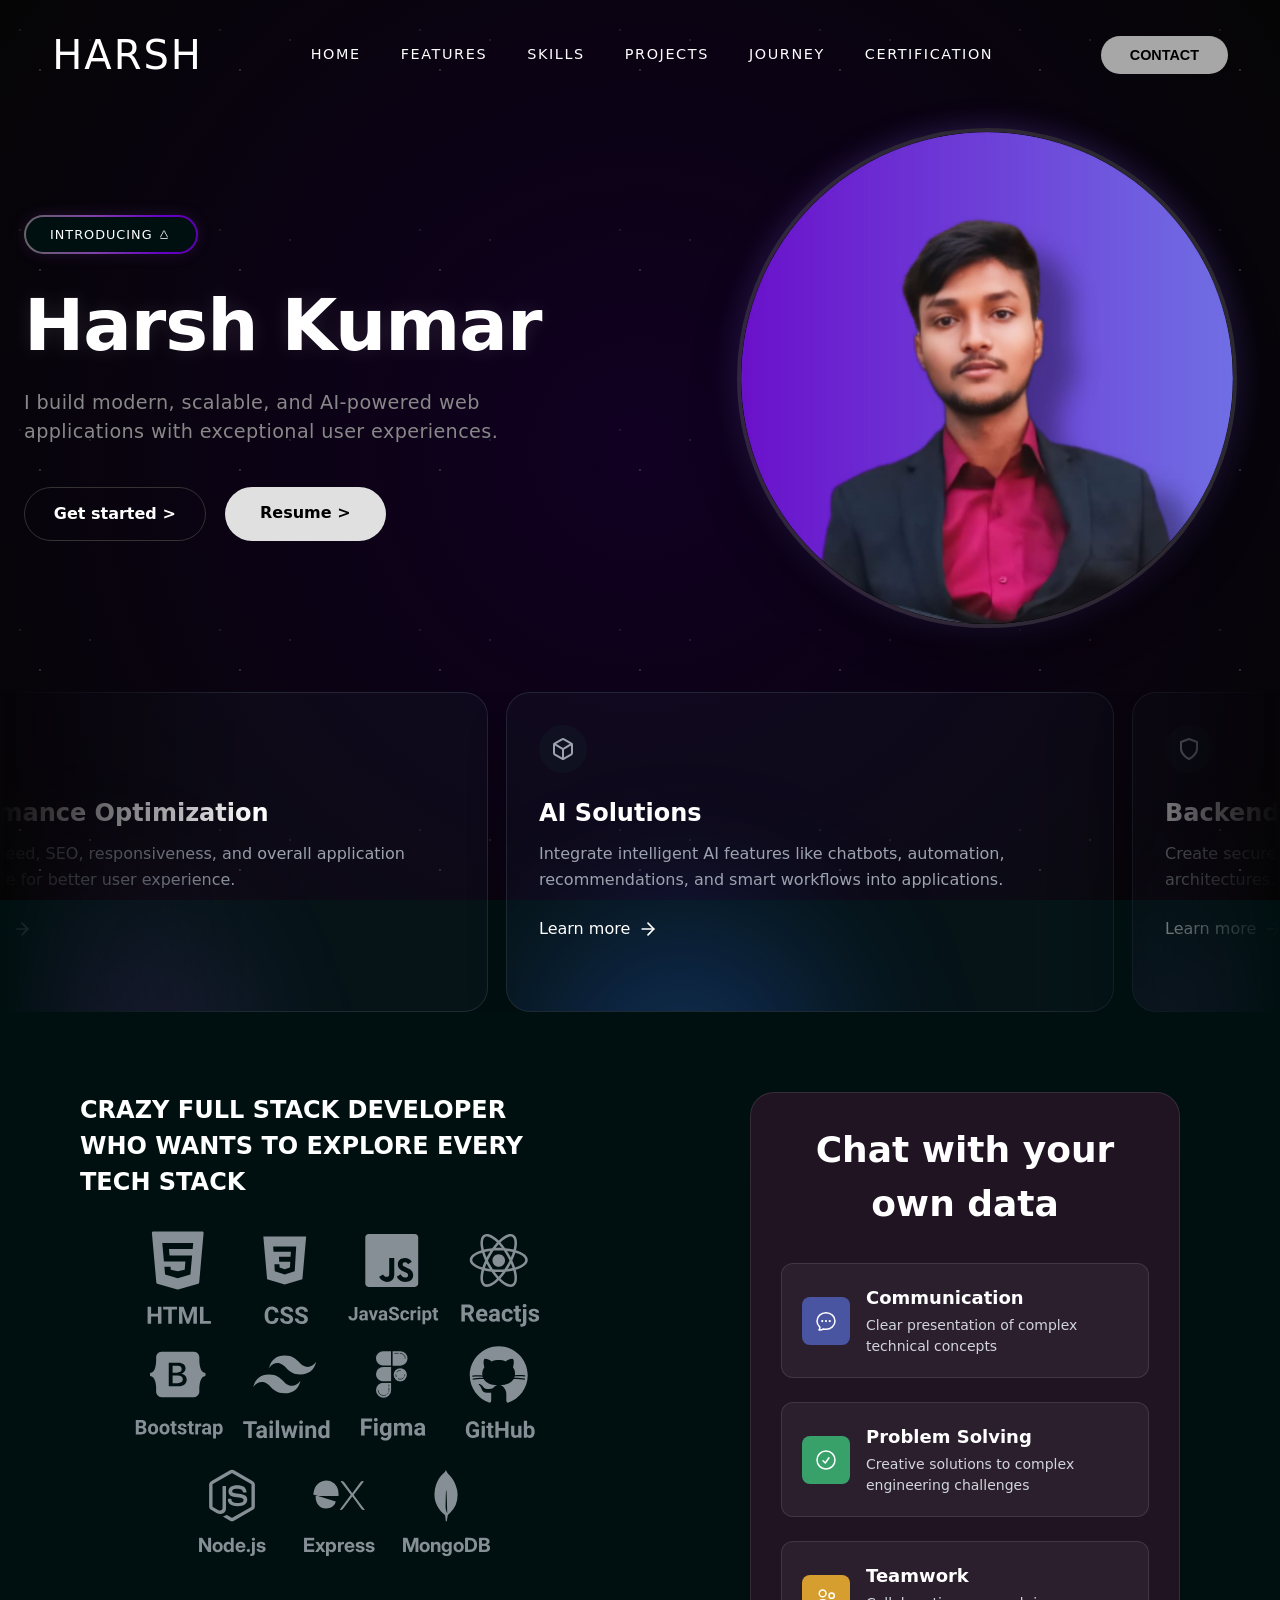
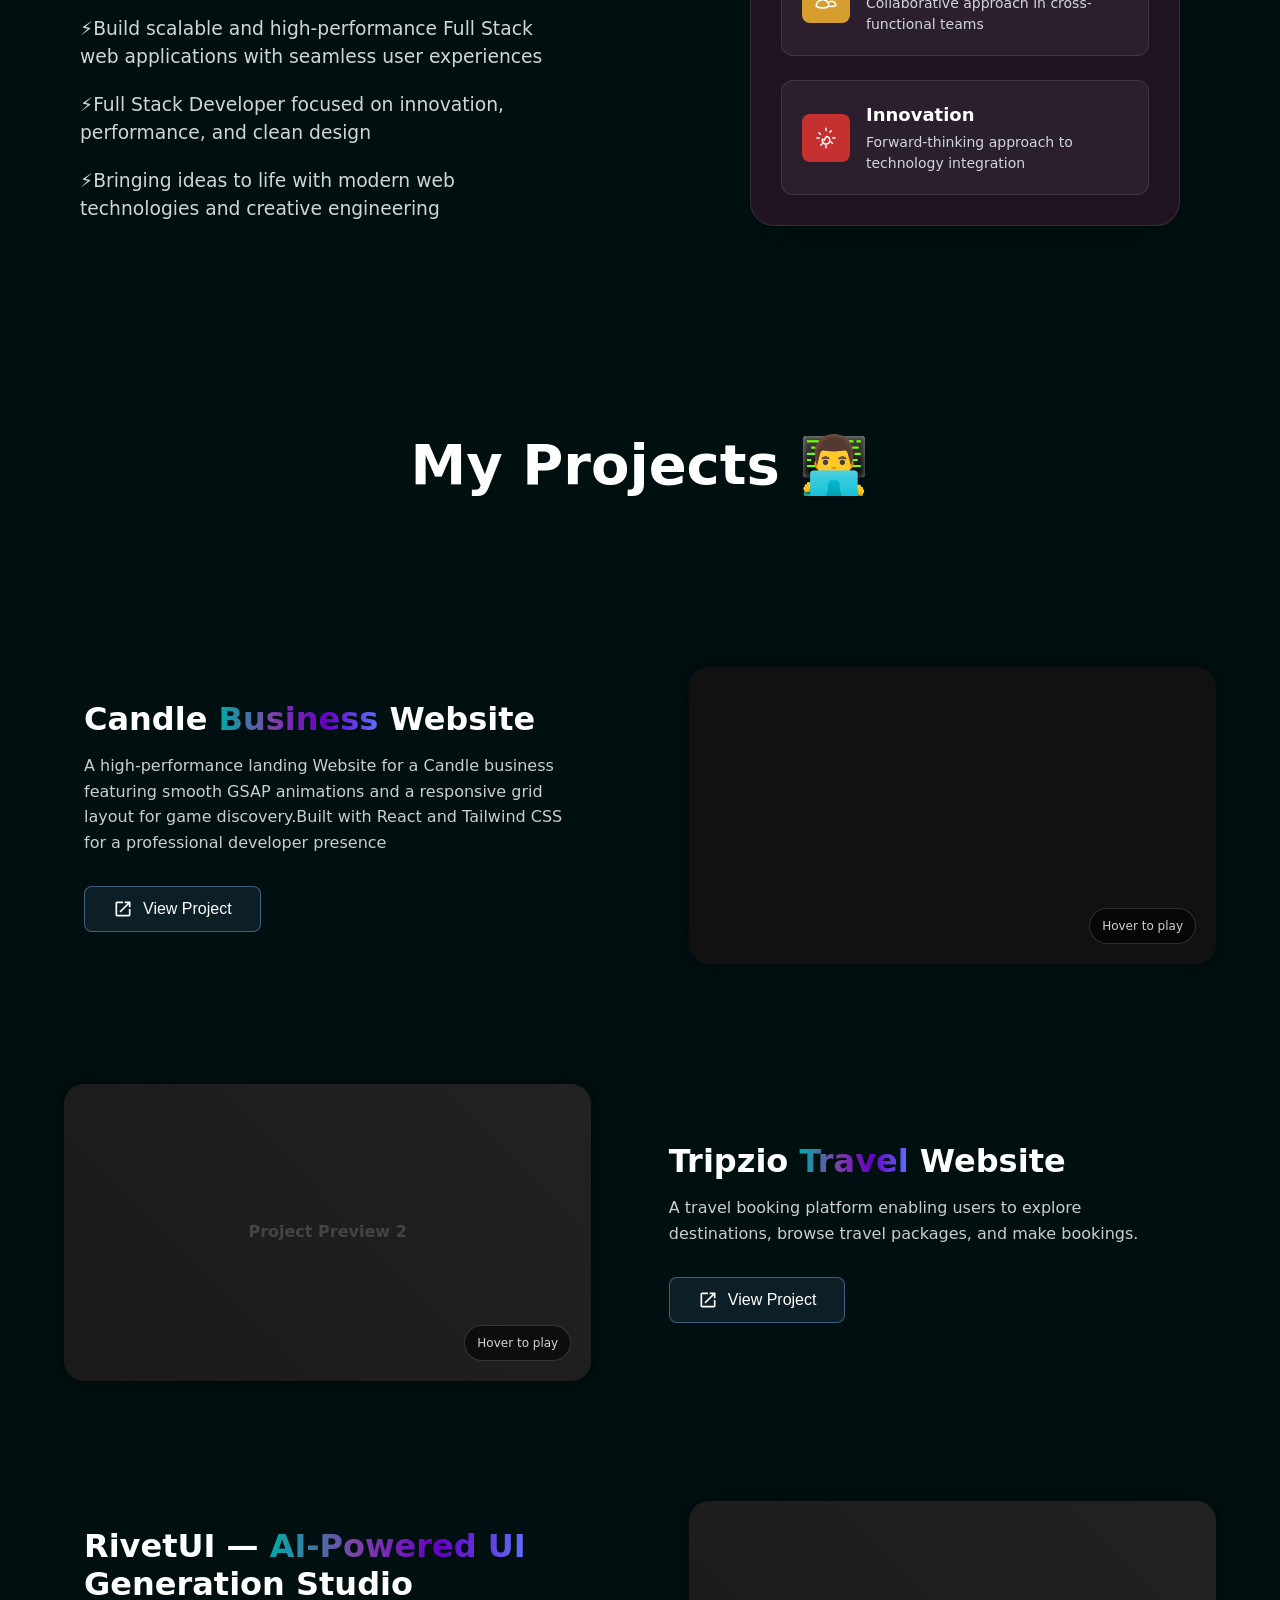
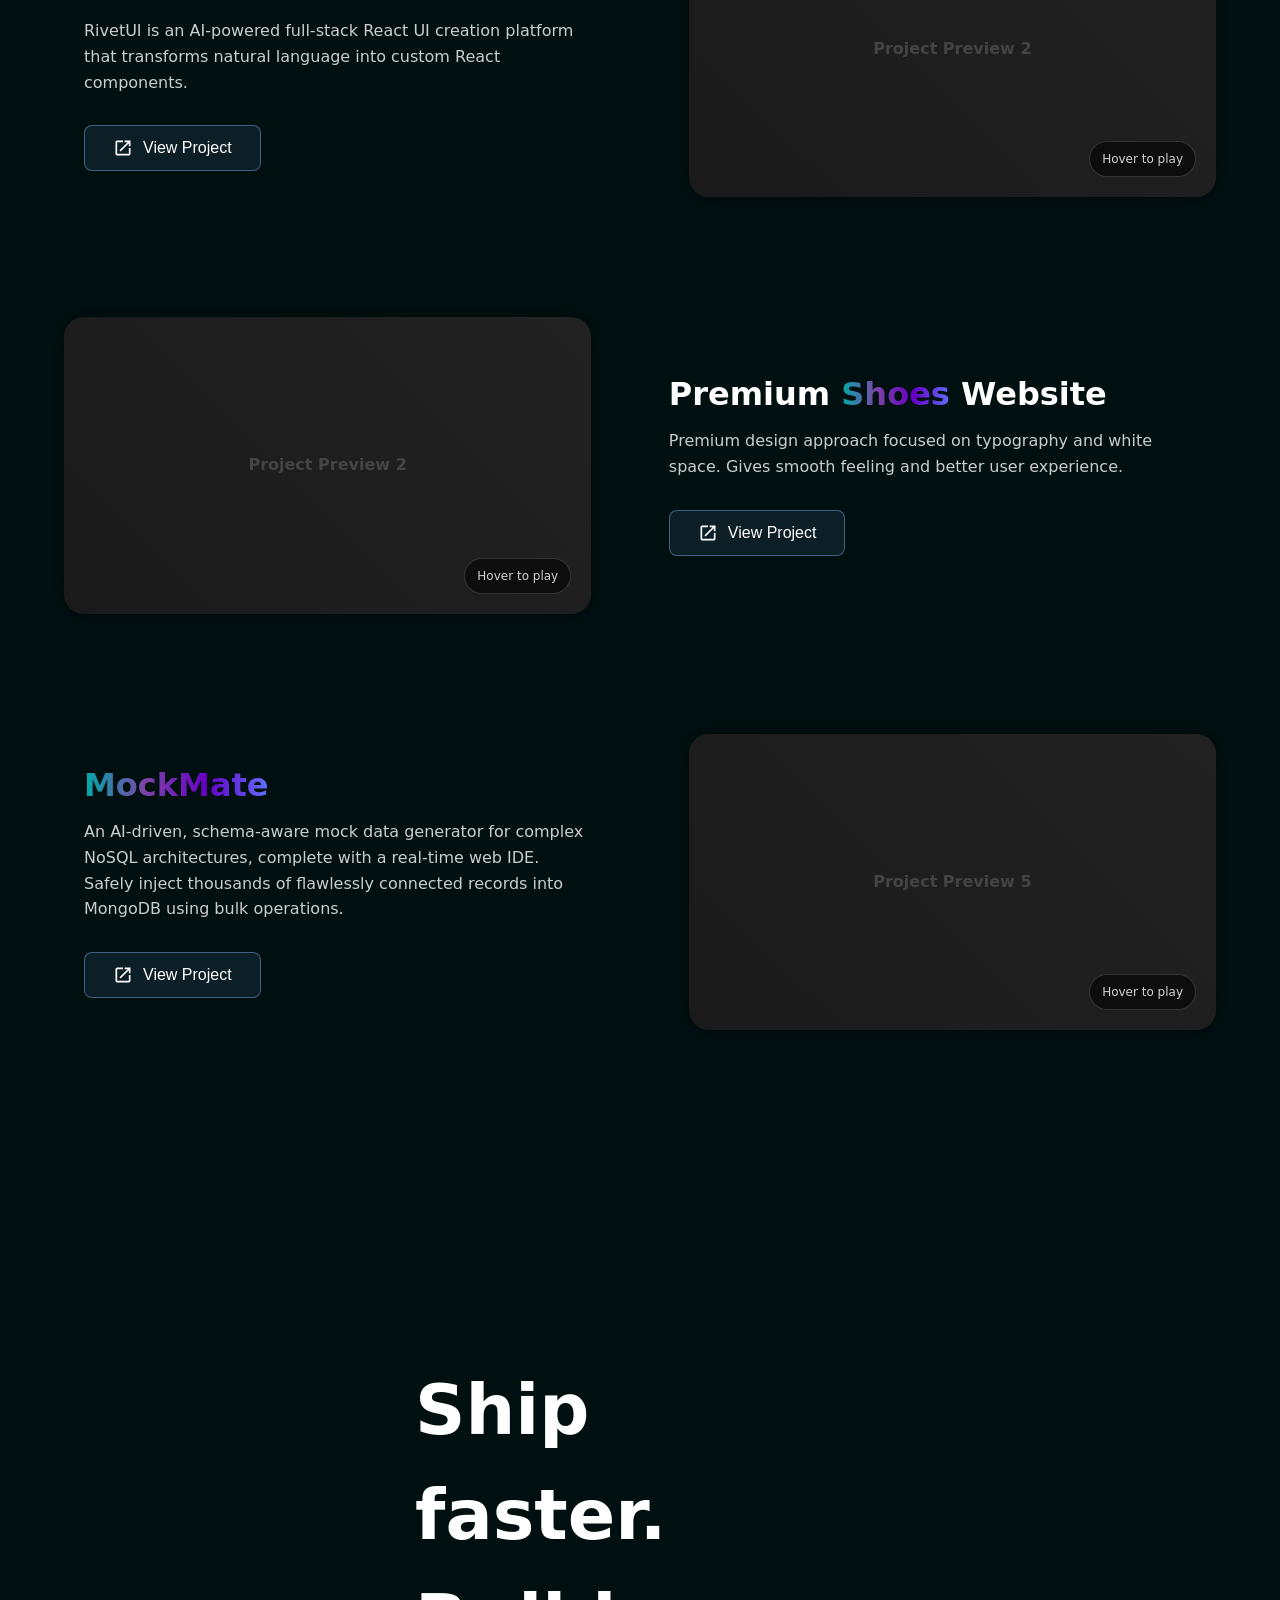
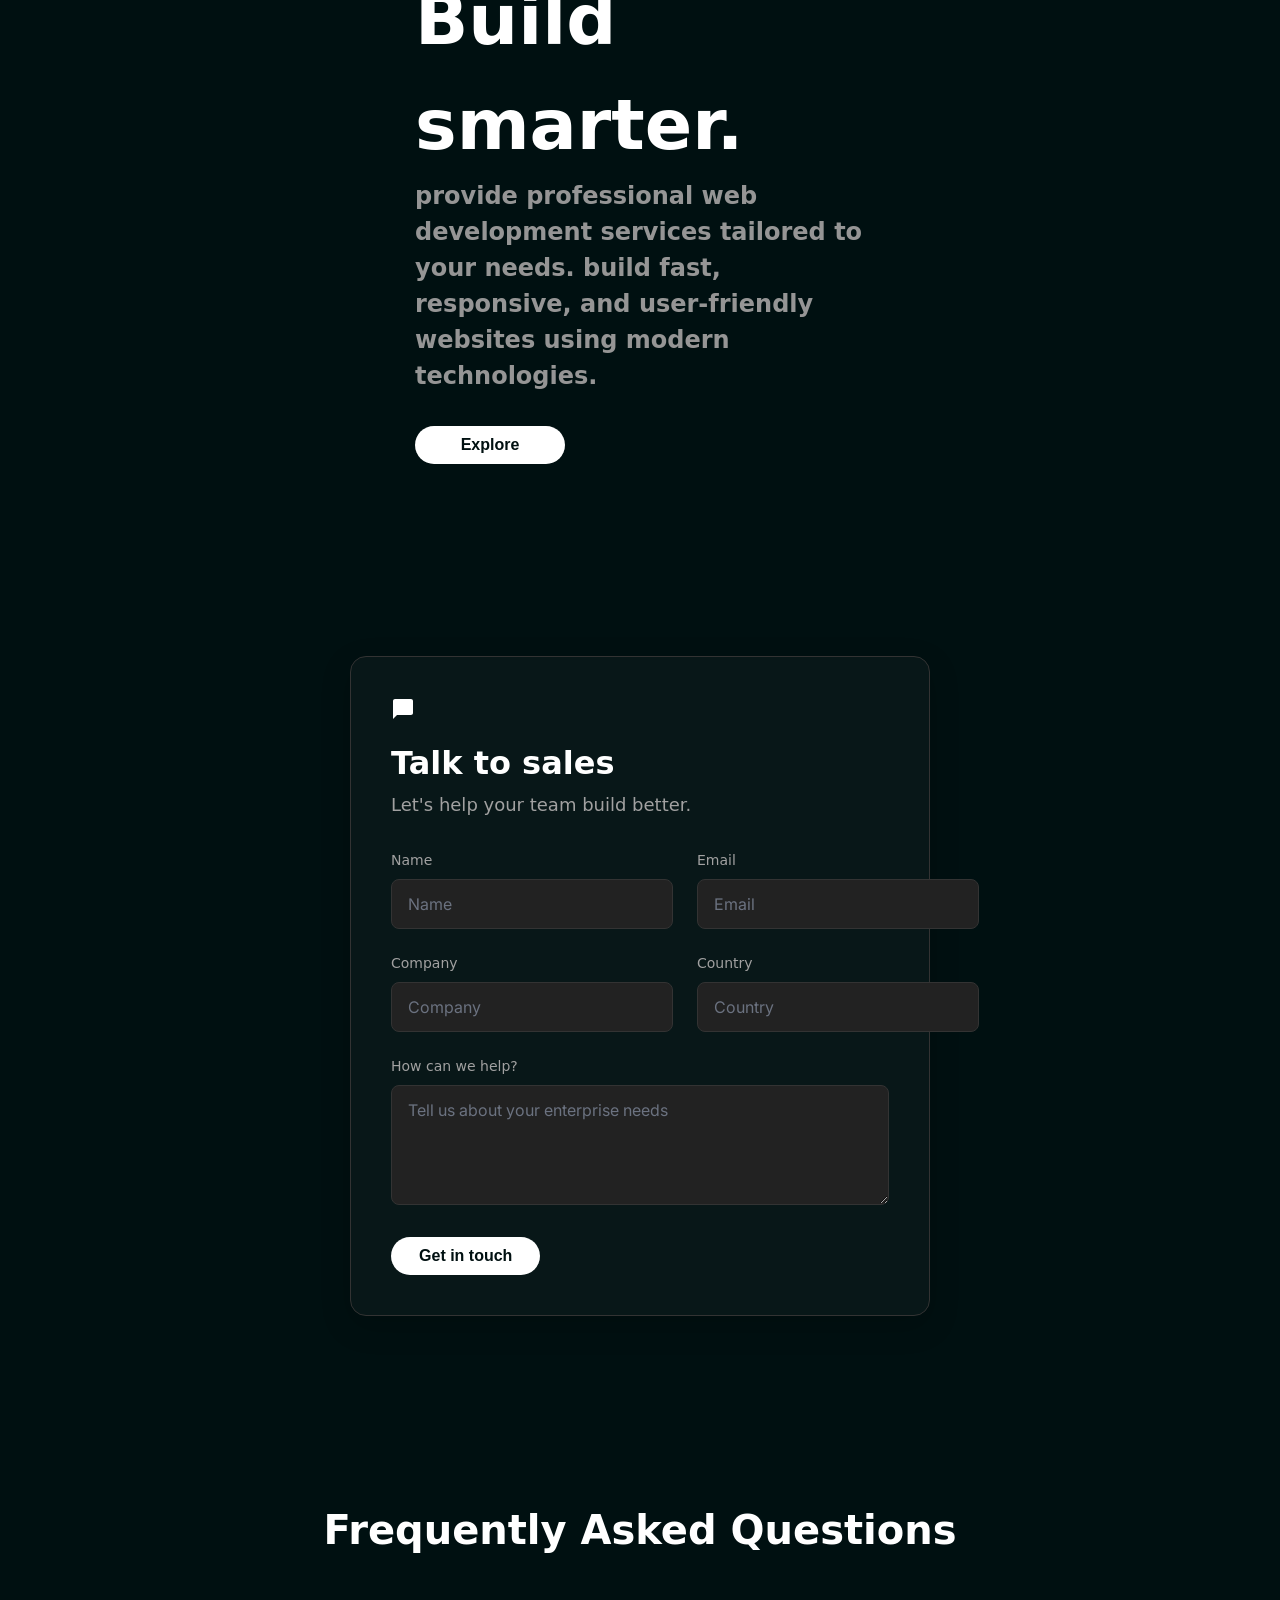
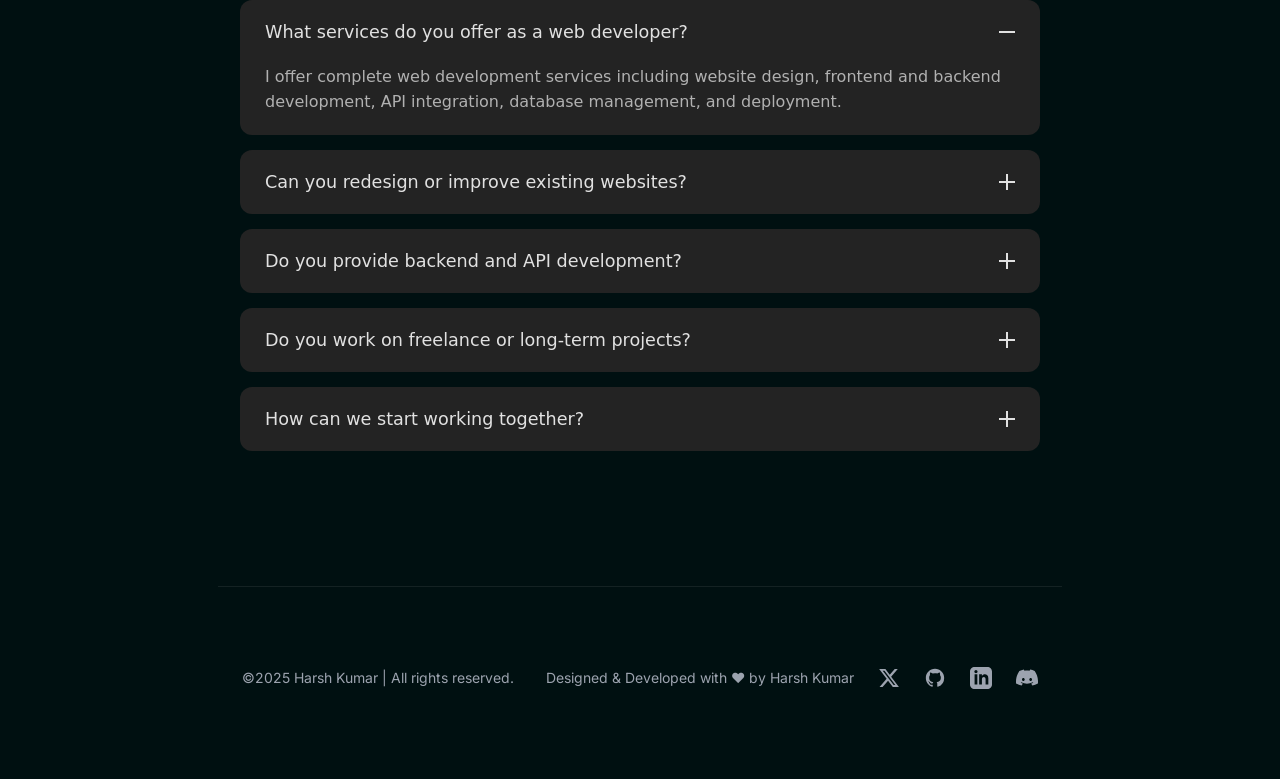
==== commit 4d8f03b7: "feat: updated navbar" ====
--- a/index.html
+++ b/index.html
@@ -107,8 +107,18 @@
 
         <!-- Links -->
         <div class="menu-row">
-          <a href="#" class="menu-row-trigger" style="text-decoration: none">
+          <a href="#projects" class="menu-row-trigger" style="text-decoration: none">
             Projects
+          </a>
+        </div>
+        <div class="menu-row">
+          <a href="#journey" class="menu-row-trigger" style="text-decoration: none">
+            Journey
+          </a>
+        </div>
+        <div class="menu-row">
+          <a href="#certification" class="menu-row-trigger" style="text-decoration: none">
+            Certification
           </a>
         </div>
         <!-- <div class="menu-row">
@@ -142,6 +152,12 @@
           <a data-aos="fade-down" data-aos-delay="300" href="#skills">SKILLS</a>
           <a data-aos="fade-down" data-aos-delay="400" href="#projects"
             >PROJECTS</a
+          >
+          <a data-aos="fade-down" data-aos-delay="500" href="#journey"
+            >JOURNEY</a
+          >
+          <a data-aos="fade-down" data-aos-delay="600" href="#certification"
+            >CERTIFICATION</a
           >
         </nav>
 
@@ -1331,49 +1347,7 @@
     <!-- Eight page -->
 
     <footer class="footer">
-      <div class="footer-container">
-        <!-- Main footer content grid -->
-        <div class="footer-grid">
-          <!-- Product Links -->
-          <div class="footer-links">
-            <h3>Product</h3>
-            <ul>
-              <li><a href="#">Features</a></li>
-              <li><a href="#">Community</a></li>
-              <li><a href="#">Pricing</a></li>
-            </ul>
-          </div>
-
-          <!-- Resources Links -->
-          <div class="footer-links">
-            <h3>Resources</h3>
-            <ul>
-              <li><a href="#">Contra</a></li>
-              <li><a href="#">Hackathon</a></li>
-              <li><a href="#">Education</a></li>
-              <li><a href="#">Enterprise</a></li>
-              <li><a href="#">Solutions</a></li>
-              <li><a href="#">Docs</a></li>
-              <li><a href="#">Updates</a></li>
-            </ul>
-          </div>
-
-          <!-- Company Links -->
-          <div class="footer-links">
-            <h3>Company</h3>
-            <ul>
-              <li><a href="#">Blog</a></li>
-              <li><a href="#">Careers</a></li>
-              <li><a href="#">Terms & Conditions</a></li>
-              <li><a href="#">Privacy</a></li>
-              <li><a href="#">Security</a></li>
-            </ul>
-          </div>
-        </div>
-      </div>
-
-      <!-- Divider -->
-      <hr class="footer-divider" />
+
 
       <div class="footer-container">
         <!-- Bottom bar: Copyright and Social Icons -->
--- a/style.css
+++ b/style.css
@@ -102,18 +102,48 @@
         }
 
         /* Header Navigation */
-        header {
+        #home header {
             display: flex;
             justify-content: space-between;
             align-items: center;
-            padding: 1.5rem 0;
+            padding: 1.5rem 4%; 
             z-index: 1000;
-        }
-
-        header h1.logo {
+            position: fixed;
+            top: 0;
+            left: 50%;
+            transform: translateX(-50%);
+            width: 100%;
+            max-width: 100%;
+            background: transparent;
+            backdrop-filter: none;
+            -webkit-backdrop-filter: none;
+            border: 1px solid transparent;
+            border-radius: 0;
+            transition: all 0.3s ease;
+        }
+
+        #home header.scrolled {
+            top: 20px;
+            width: 90%;
+            max-width: 1200px;
+            padding: 0.8rem 2rem; /* Slightly increased padding for a bit more height */
+            background: rgba(10, 15, 30, 0.7); 
+            backdrop-filter: blur(16px);
+            -webkit-backdrop-filter: blur(16px);
+            border: 1px solid rgba(255, 255, 255, 0.1);
+            border-radius: 50px;
+        }
+
+        #home header h1.logo {
             font-size: clamp(1.5rem, 4vw, 2.5rem);
             font-weight: 300;
             letter-spacing: 2px;
+            margin: 0;
+            transition: all 0.3s ease;
+        }
+
+        #home header.scrolled h1.logo {
+            font-size: 1.5rem; /* Shrinks the logo to reduce navbar height */
         }
 
         nav {
@@ -152,6 +182,11 @@
             cursor: pointer;
         }
 
+        #home header.scrolled .btn-signing {
+            padding: 0.5rem 1.5rem; /* Shrinks the button slightly */
+            font-size: 0.85rem;
+        }
+
         .btn-signing:hover {
             background-color: white;
             transform: translateY(-2px);
@@ -164,6 +199,7 @@
             grid-template-columns: 1fr;
             align-items: center;
             position: relative;
+            padding-top: 8rem; /* Pushes the entire hero grid down below navbar */
             padding-bottom: 4rem;
             
         }
@@ -178,7 +214,7 @@
         .content {
             z-index: 10;
             max-width: 600px;
-            padding-top: 2rem;
+            padding-top: 0; /* Reset to 0 so it aligns perfectly with the profile image in the grid */
         }
 
         .tag-box {
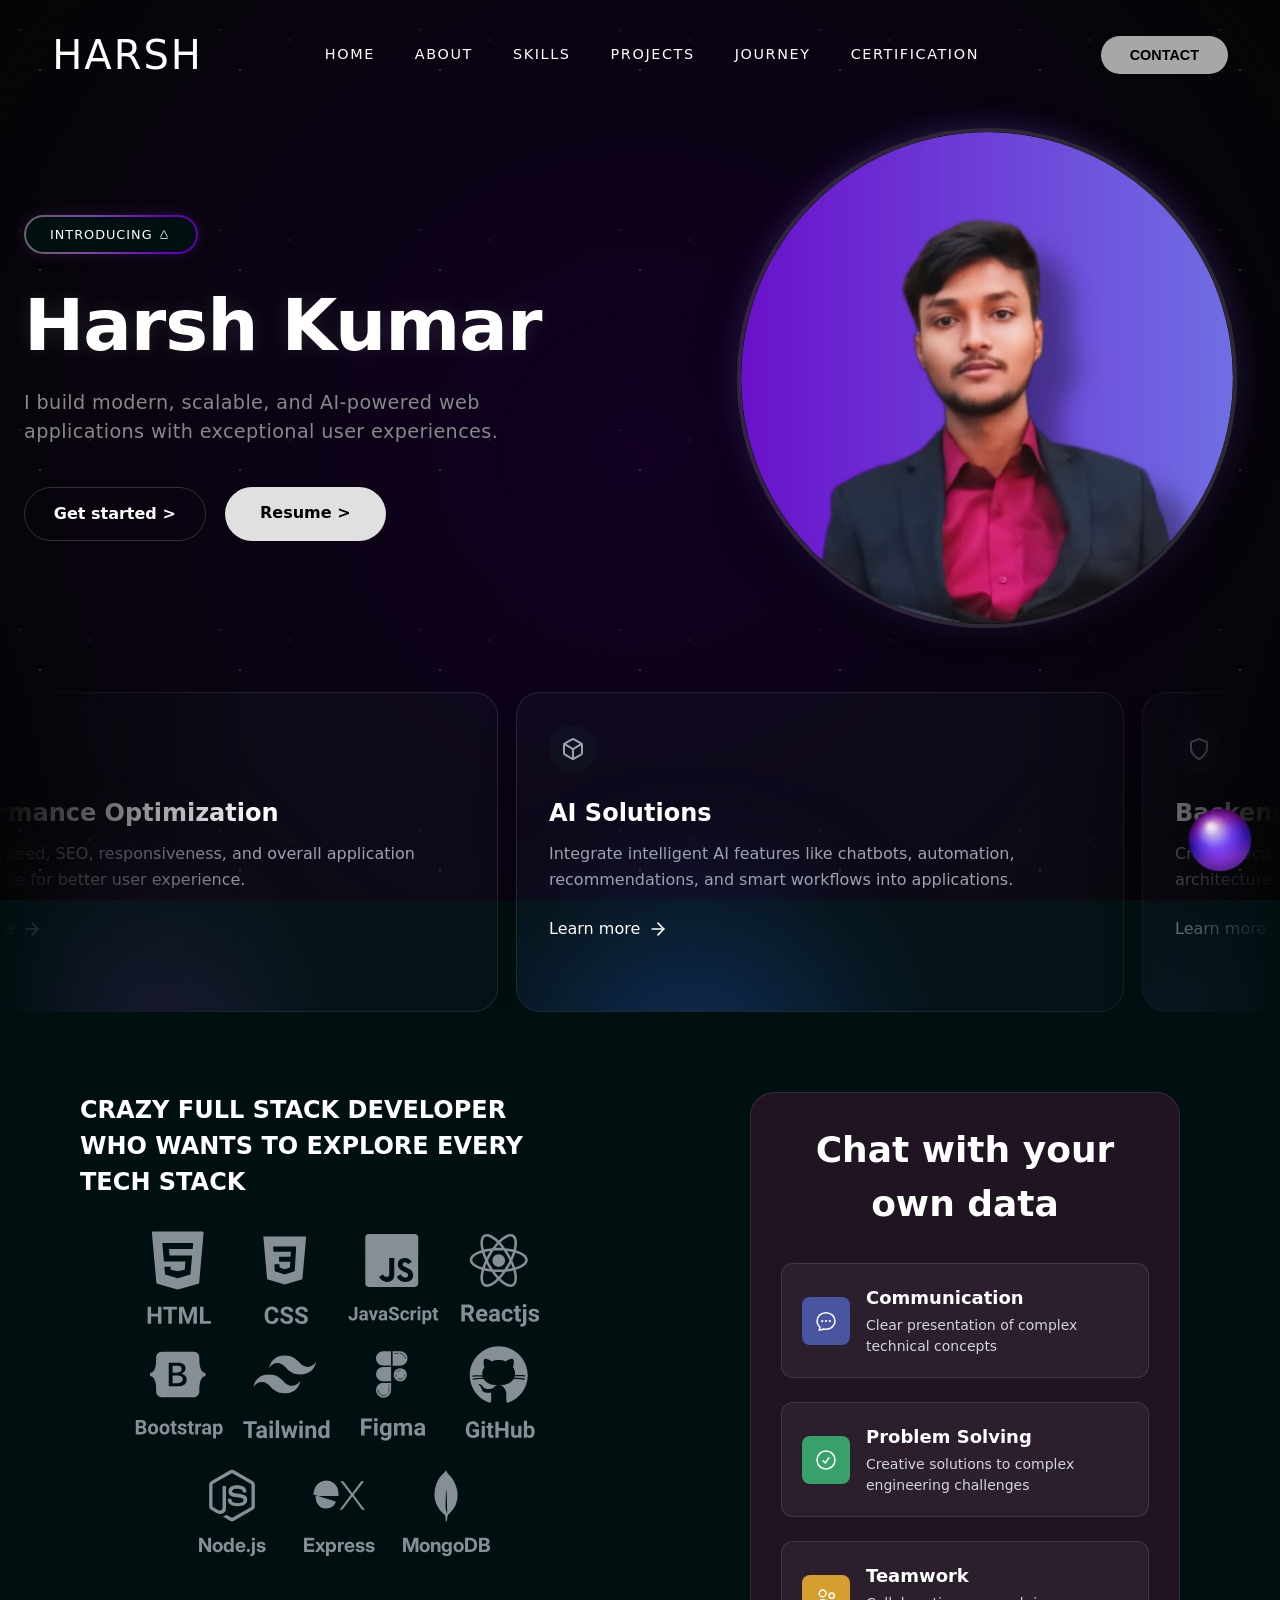
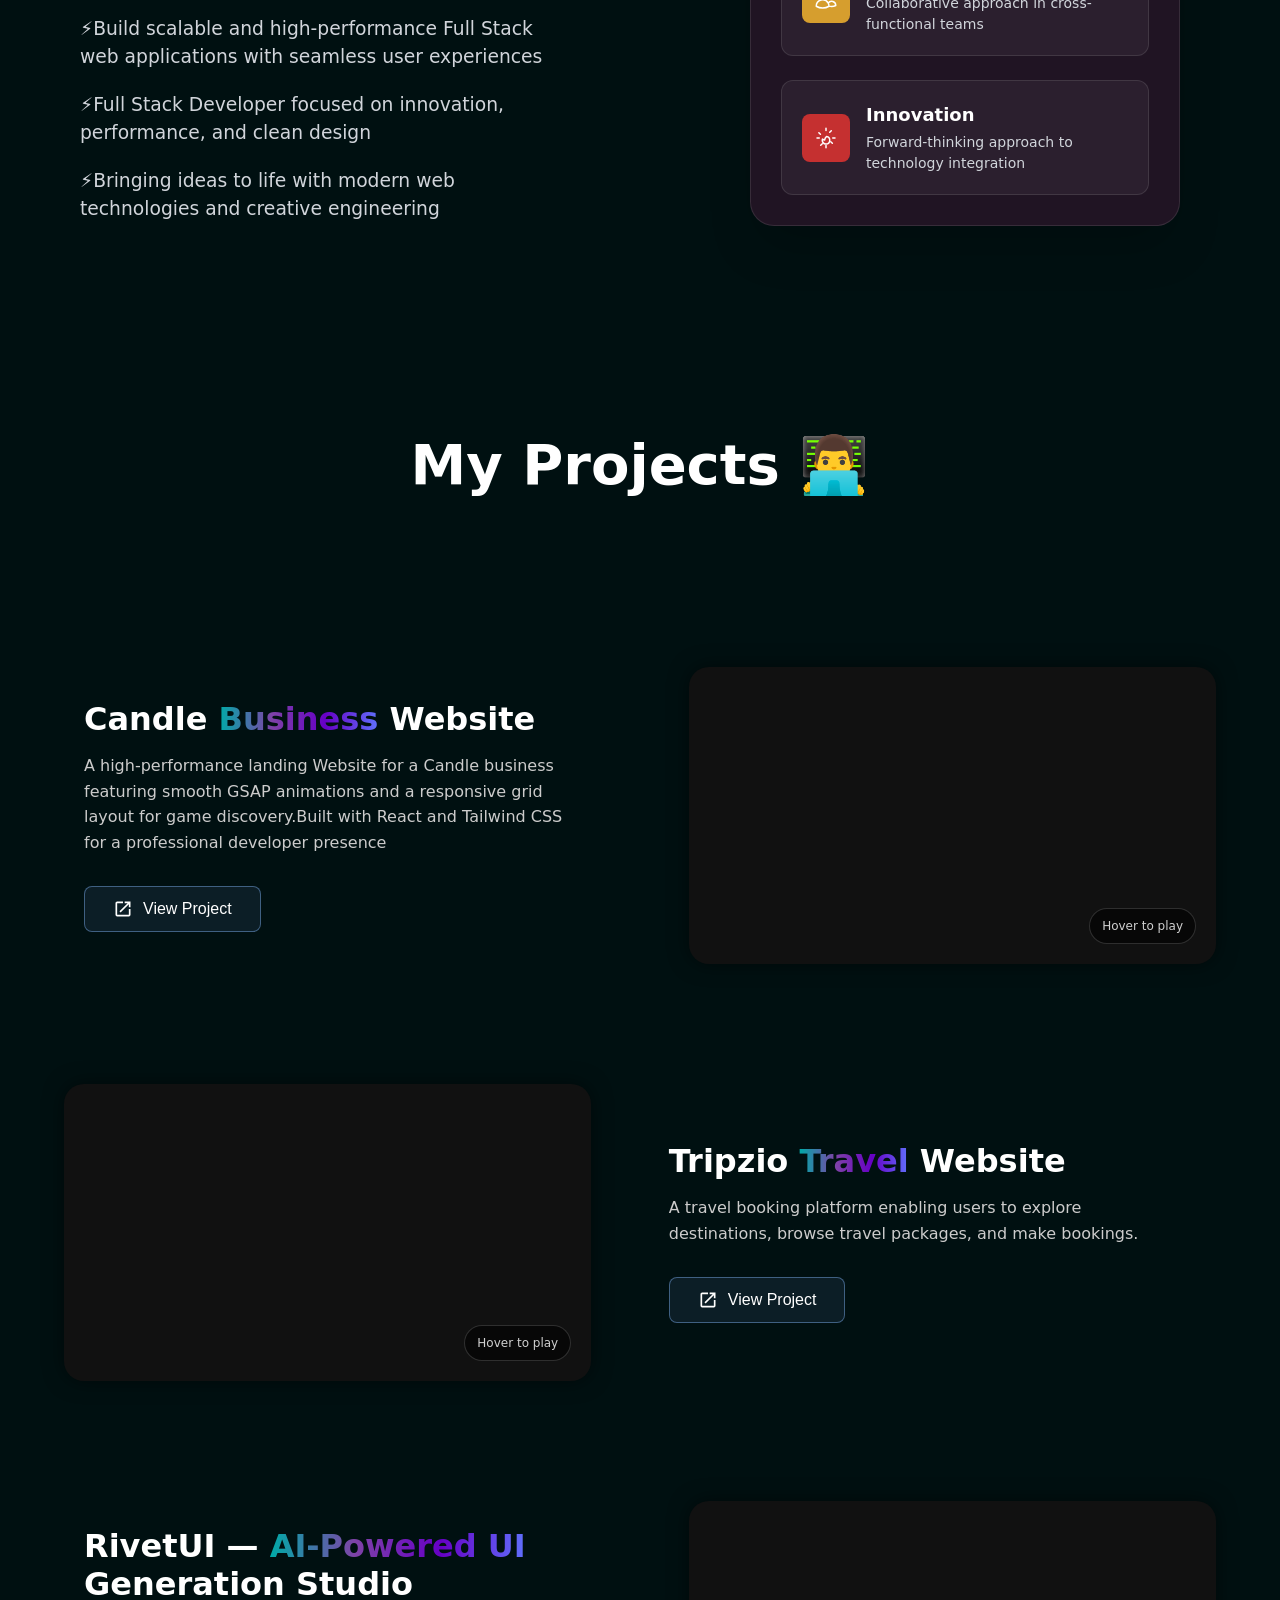
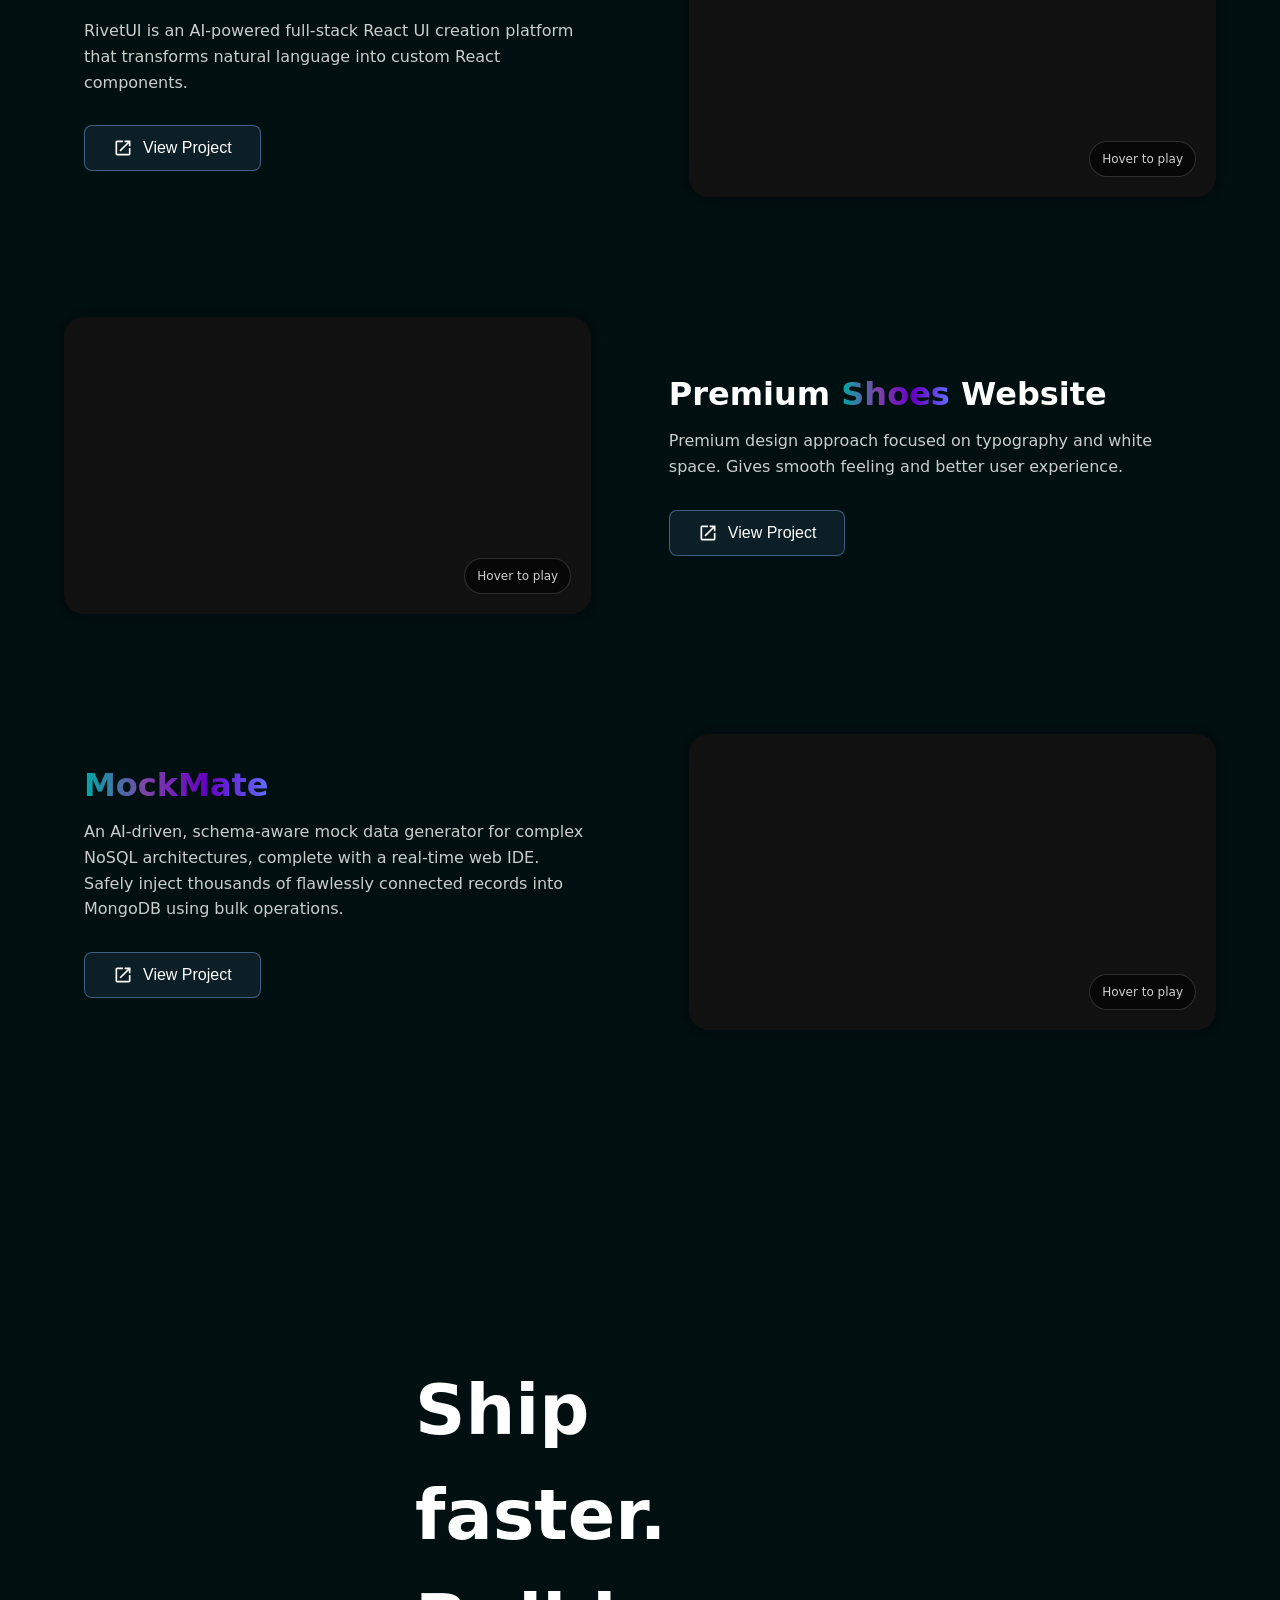
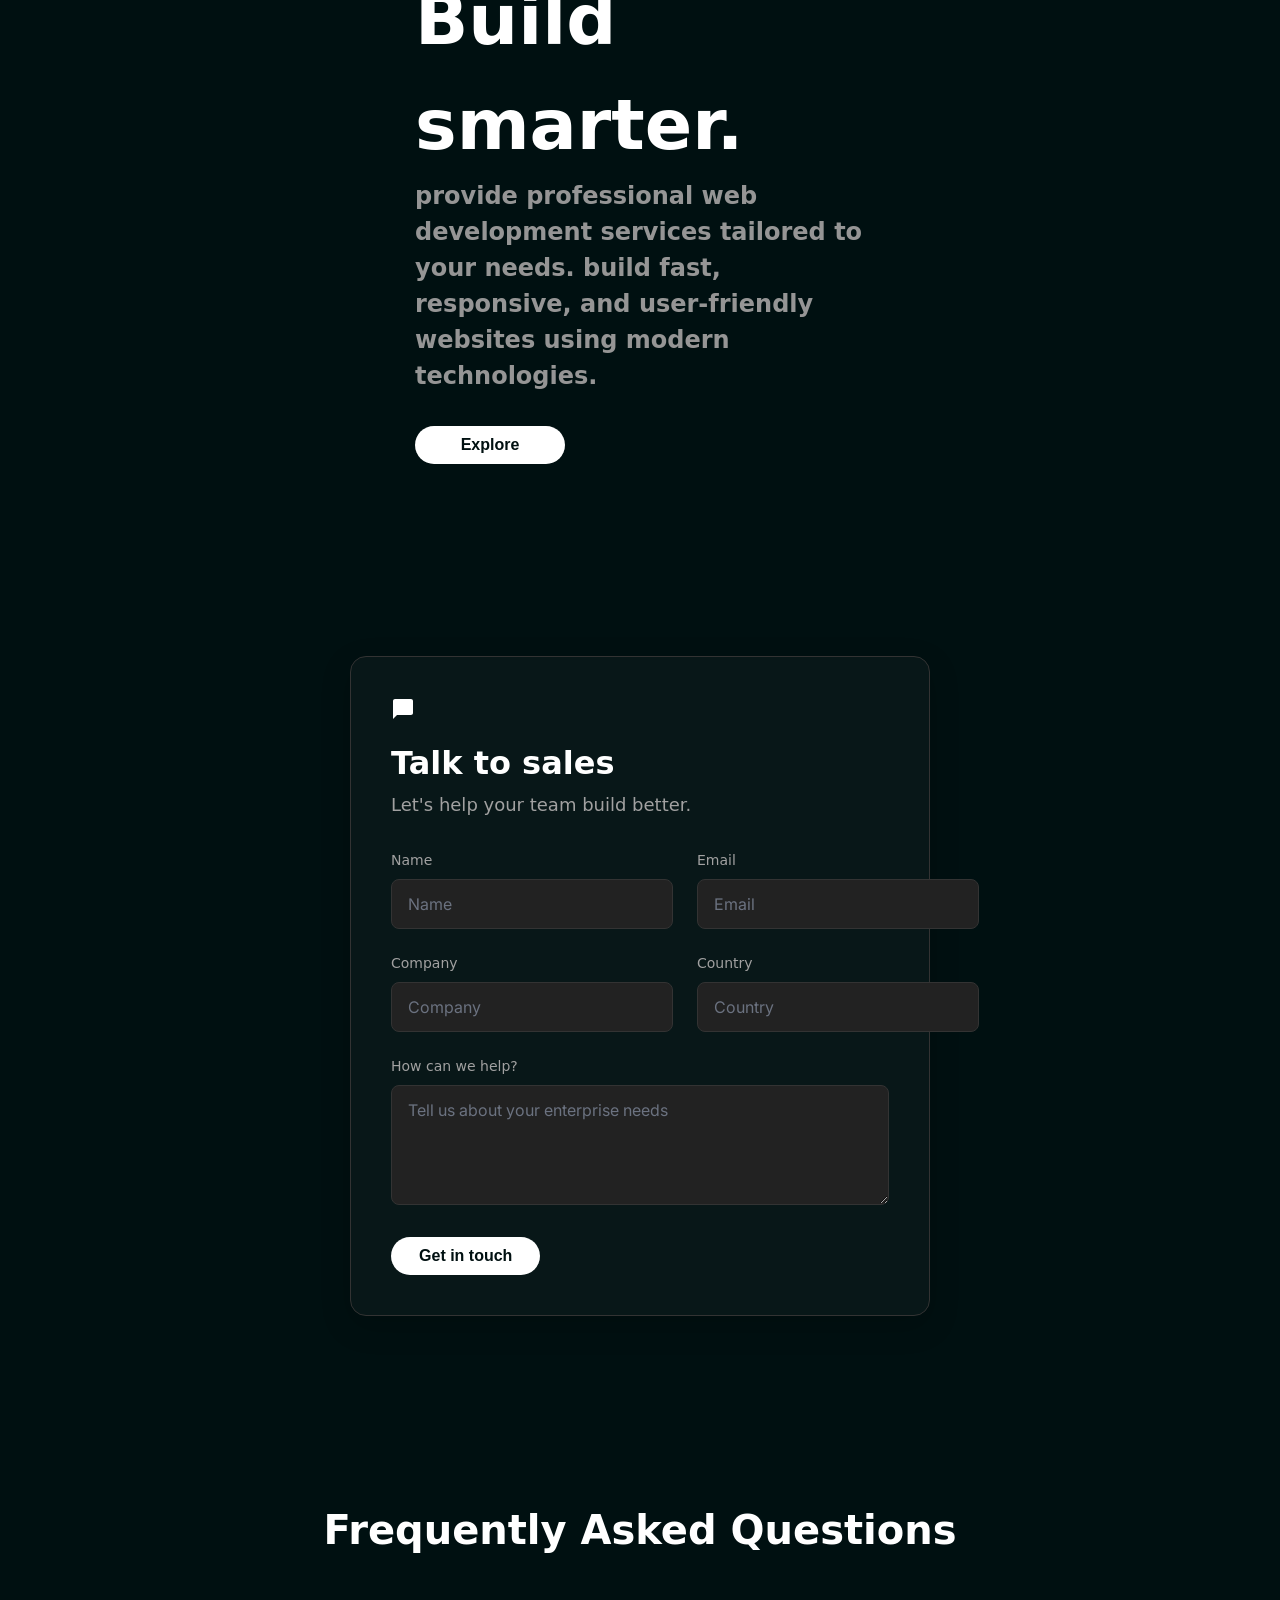
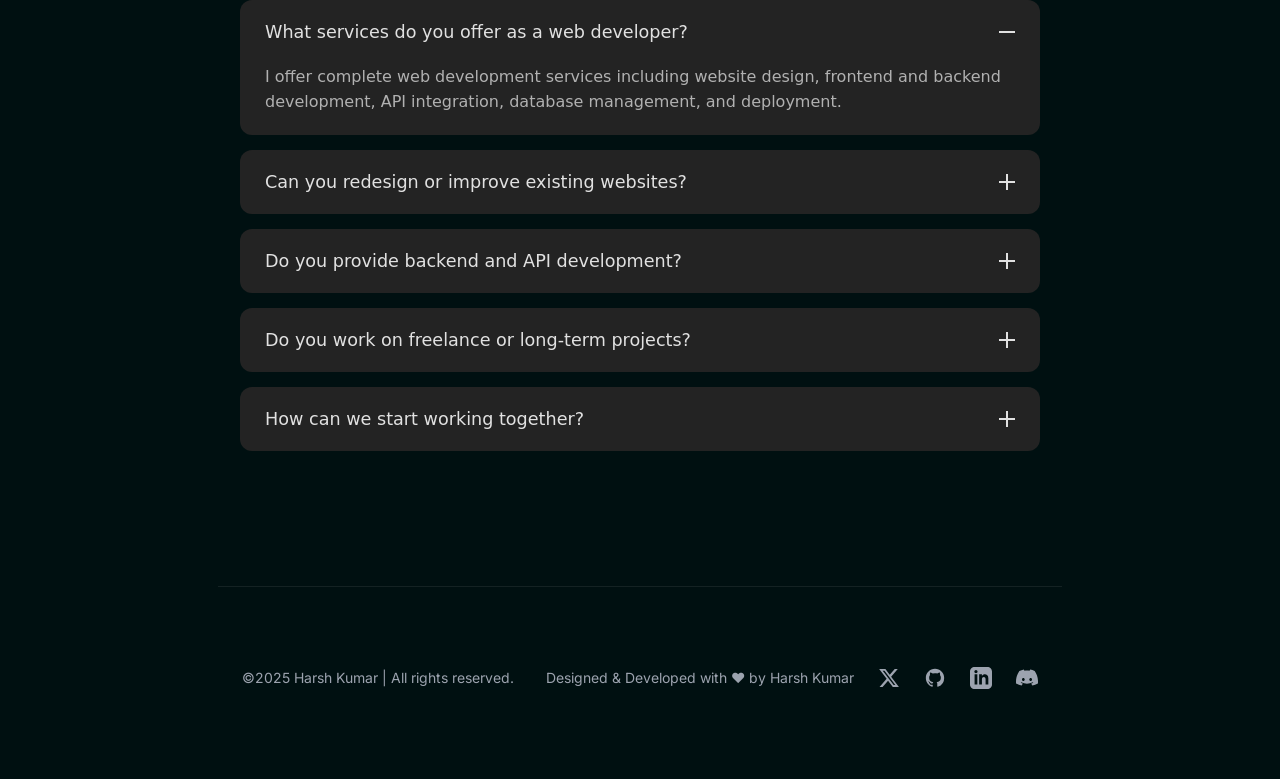
==== commit d4abad77: "feat: add ai chatbot" ====
--- a/index.html
+++ b/index.html
@@ -12,8 +12,7 @@
       href="https://fonts.googleapis.com/css2?family=Inter:wght@400;500;600;700&display=swap"
       rel="stylesheet"
     />
-    <!-- <link rel="stylesheet" href="style1.css" /> -->
-    <link rel="stylesheet" href="style.css" />
+    <link rel="stylesheet" href="css/style.css" />
   </head>
   <body>
     <!-- Top Drop Down Menu -->
@@ -63,7 +62,7 @@
         <!-- Use cases -->
         <div class="menu-row">
           <button class="menu-row-trigger">
-            Features
+            About
             <svg class="chevron-icon" viewBox="0 0 24 24">
               <path d="M6 9l6 6 6-6" />
             </svg>
@@ -134,7 +133,7 @@
     <div id="home" class="container">
       <img
         class="image-gradient"
-        src="gradient.png"
+        src="assets/images/gradient.png"
         alt=""
         onerror="this.style.display='none'"
       />
@@ -146,8 +145,8 @@
         </h1>
         <nav>
           <a data-aos="fade-down" data-aos-delay="100" href="#home">HOME</a>
-          <a data-aos="fade-down" data-aos-delay="200" href="#feature"
-            >FEATURES</a
+          <a data-aos="fade-down" data-aos-delay="200" href="#about"
+            >ABOUT</a
           >
           <a data-aos="fade-down" data-aos-delay="300" href="#skills">SKILLS</a>
           <a data-aos="fade-down" data-aos-delay="400" href="#projects"
@@ -204,14 +203,14 @@
           data-aos-delay="900"
           data-aos-duration="1500"
         >
-          <img src="1image.jpeg" alt="Description of image" />
+          <img src="assets/images/1image.jpeg" alt="Description of image" />
         </div>
       </main>
     </div>
 
     <!-- second page -->
     <!-- Slider Container -->
-    <div id="feature" class="slider">
+    <div id="about" class="slider">
       <!-- Slider Track: Contains original and cloned cards -->
       <div class="slider-track">
         <!-- Original Cards -->
@@ -1401,8 +1400,62 @@
 
     <!-- Scripts -->
     <!-- <script type="module" src="https://unpkg.com/@splinetool/viewer@1.10.51/build/spline-viewer.js"></script> -->
+    <!-- ===== Chatbot Widget ===== -->
+    <div id="chatbot-container">
+      <!-- Toggle Button -->
+      <button id="chatbot-toggle" aria-label="Open Chat">
+        <!-- Glowing orb open state -->
+        <div id="chatbot-open-icon" class="ai-orb">
+          <canvas id="ai-orb-canvas" class="ai-orb__canvas" width="64" height="64"></canvas>
+          <div class="ai-orb__glow"></div>
+        </div>
+        <!-- Close X icon -->
+        <svg id="chatbot-close-icon" xmlns="http://www.w3.org/2000/svg" viewBox="0 0 24 24" fill="none" stroke="currentColor" stroke-width="2.5" stroke-linecap="round" stroke-linejoin="round" style="display:none">
+          <line x1="18" y1="6" x2="6" y2="18"></line>
+          <line x1="6" y1="6" x2="18" y2="18"></line>
+        </svg>
+      </button>
+      
+      <!-- Hover Tooltip -->
+      <div id="chatbot-tooltip"></div>
+
+      <!-- Chat Window -->
+      <div id="chatbot-window" class="chatbot-hidden">
+        <div id="chatbot-header">
+          <div class="chatbot-header-info">
+            <div class="chatbot-avatar">
+              <canvas id="ai-orb-canvas-header" class="ai-orb__canvas" width="28" height="28"></canvas>
+            </div>
+            <div>
+              <p class="chatbot-name">Harsh's Assistant</p>
+              <p class="chatbot-status"><span class="chatbot-dot"></span> Online</p>
+            </div>
+          </div>
+        </div>
+        <div id="chatbot-messages">
+          <div class="chat-msg bot">
+            <p> Hi there! I'm Harsh's virtual assistant. Ask me anything about his skills, projects, achievements or tap a chip below.</p>
+          </div>
+        </div>
+        <div id="chatbot-suggestions">
+          <button class="suggestion-chip" data-query="What are your skills?">Skills</button>
+          <button class="suggestion-chip" data-query="Tell me about your projects">Projects</button>
+          <button class="suggestion-chip" data-query="Tell me about your achievements">Achievements</button>
+          <button class="suggestion-chip" data-query="How can I contact you?">Contact</button>
+        </div>
+        <div id="chatbot-input-area">
+          <input type="text" id="chatbot-input" placeholder="Ask me anything..." autocomplete="off" />
+          <button id="chatbot-send">
+            <svg xmlns="http://www.w3.org/2000/svg" viewBox="0 0 24 24" fill="currentColor">
+              <path d="M2.01 21L23 12 2.01 3 2 10l15 2-15 2z"/>
+            </svg>
+          </button>
+        </div>
+      </div>
+    </div>
+    <!-- ===== End Chatbot Widget ===== -->
+
     <script src="https://unpkg.com/aos@next/dist/aos.js"></script>
-    <!-- <script src="webs1.js"></script> -->
-    <script src="wesite.js"></script>
+    <script src="js/wesite.js"></script>
   </body>
 </html>
--- a/css/style.css
+++ b/css/style.css
@@ -0,0 +1,2225 @@
+ /* first page */
+ @import url('https://fonts.googleapis.com/css2?family=Inter:wght@400;500;600;700&display=swap');
+
+* {
+            margin: 0;
+            padding: 0;
+            box-sizing: border-box;
+        }
+
+        :root {
+            --bg-color: #001011;
+            --accent-glow: #fffffc;
+            --text-gray: #a7a7a7;
+             --primary-bg: #050505;
+            --card-bg: rgba(255, 255, 255, 0.03);
+
+            --Pcard-bg: #111122;
+            --accent-glow: #72a1de81;
+            --text-main: #FFFFFC;
+            --gradient-1: linear-gradient(to right, #00aaa7, #7e42a7, #6600c5, #6070fd, #2a46ff, #0099ff, #008ead);
+
+            --text-muted: #8c8ca1;
+            --accent-purple: #815BF3;
+            --accent-pink: #D75986;
+            --accent-orange: #ff5e1a;
+
+
+             
+            
+            --input-bg: #222222;
+            --text-primary: #f0f0f0;
+            --text-secondary: #a1a1a1;
+            --brand-accent: #ffffff;
+            --border-color: #333333;
+
+             --orange-gradient: linear-gradient(to right, #ff8c00, #ff4500);
+            --close-gradient: linear-gradient(135deg, #ff5f6d, #b91d73, #3f51b5);
+
+             /* --bg-dark: #050514;
+            --card-bg: #111122;
+            --text-main: #E0E0E0;
+            --text-muted: #8c8ca1;
+            --accent-purple: #815BF3;
+            --accent-pink: #D75986;
+            --accent-orange: #ff5e1a; */
+        }
+
+        body {
+            font-family: system-ui, -apple-system, BlinkMacSystemFont, 'Segoe UI', Roboto, Oxygen, Ubuntu, Cantarell, 'Open Sans', 'Helvetica Neue', sans-serif;
+            background-color: var(--bg-color);
+            color: white;
+            min-height: 100vh;
+            line-height: 1.5;
+            overflow-x: hidden;
+            display: flex;
+            flex-direction: column;
+
+              
+            /* color: var(--text-main); */
+            /* display: flex; */
+            /* justify-content: center;
+            align-items: center;
+            min-height: 100vh;
+            padding: 1.5rem; */
+            /* margin: 0;
+            box-sizing: border-box; */
+        }
+
+        /* Background Effects */
+        .image-gradient {
+            position: absolute;
+            top: 0;
+            right: 0;
+            opacity: 0.4;
+            z-index: -1;
+            pointer-events: none;
+            width: 100%;
+            max-width: 800px;
+        }
+
+        .layer-blur {
+            height: 0;
+            width: 30rem;
+            position: absolute;
+            top: 10%;
+            right: -10%;
+            box-shadow: 0 0 600px 30px var(--accent-glow);
+            rotate: -30deg;
+            z-index: -1;
+            opacity: 0.3;
+        }
+
+        .container {
+            width: 100%;
+            max-width: 1440px;
+            margin: 0 auto;
+            padding: 0 1.5rem;
+            position: relative;
+            flex: 1;
+            display: flex;
+            flex-direction: column;
+        }
+
+        /* Header Navigation */
+        #home header {
+            display: flex;
+            justify-content: space-between;
+            align-items: center;
+            padding: 1.5rem 4%; 
+            z-index: 1000;
+            position: fixed;
+            top: 0;
+            left: 50%;
+            transform: translateX(-50%);
+            width: 100%;
+            max-width: 100%;
+            background: transparent;
+            backdrop-filter: none;
+            -webkit-backdrop-filter: none;
+            border: 1px solid transparent;
+            border-radius: 0;
+            transition: all 0.3s ease;
+        }
+
+        #home header.scrolled {
+            top: 20px;
+            width: 90%;
+            max-width: 1200px;
+            padding: 0.8rem 2rem; /* Slightly increased padding for a bit more height */
+            background: rgba(10, 15, 30, 0.7); 
+            backdrop-filter: blur(16px);
+            -webkit-backdrop-filter: blur(16px);
+            border: 1px solid rgba(255, 255, 255, 0.1);
+            border-radius: 50px;
+        }
+
+        #home header h1.logo {
+            font-size: clamp(1.5rem, 4vw, 2.5rem);
+            font-weight: 300;
+            letter-spacing: 2px;
+            margin: 0;
+            transition: all 0.3s ease;
+        }
+
+        #home header.scrolled h1.logo {
+            font-size: 1.5rem; /* Shrinks the logo to reduce navbar height */
+        }
+
+        nav {
+            display: none; /* Hidden on mobile/small tablet */
+            align-items: center;
+            gap: 2.5rem;
+        }
+
+        @media (min-width: 1024px) {
+            nav {
+                display: flex;
+            }
+        }
+
+        nav a {
+            font-size: 0.9rem;
+            letter-spacing: 0.1rem;
+            transition: color 0.3s ease;
+            text-decoration: none;
+            color: inherit;
+        }
+
+        nav a:hover {
+            color: var(--text-gray);
+        }
+        
+        .btn-signing {
+            background-color: var(--text-gray);
+            color: black;
+            padding: 0.7rem 1.8rem;
+            border-radius: 50px;
+            border: none;
+            font-size: 0.9rem;
+            font-weight: 600;
+            transition: all 0.3s ease;
+            cursor: pointer;
+        }
+
+        #home header.scrolled .btn-signing {
+            padding: 0.5rem 1.5rem; /* Shrinks the button slightly */
+            font-size: 0.85rem;
+        }
+
+        .btn-signing:hover {
+            background-color: white;
+            transform: translateY(-2px);
+        }
+
+        /* Main Content Layout */
+        main {
+            flex: 1;
+            display: grid;
+            grid-template-columns: 1fr;
+            align-items: center;
+            position: relative;
+            padding-top: 8rem; /* Pushes the entire hero grid down below navbar */
+            padding-bottom: 4rem;
+            
+        }
+
+        @media (min-width: 1024px) {
+            main {
+                grid-template-columns: 1.2fr 1fr;
+                gap: 3rem;
+            }
+        }
+
+        .content {
+            z-index: 10;
+            max-width: 600px;
+            padding-top: 0; /* Reset to 0 so it aligns perfectly with the profile image in the grid */
+        }
+
+        .tag-box {
+            position: relative;
+            width: fit-content;
+            padding: 2px;
+            border-radius: 50px;
+            background: linear-gradient(to right, #656565, #7f42a7, #6600c5, #5300a0, #757575, #656565);
+            background-size: 200%;
+            animation: animationGradient 3s linear infinite;
+            box-shadow: 0 0 15px rgba(127, 66, 167, 0.2);
+            margin-bottom: 2rem;
+        }
+
+        @keyframes animationGradient {
+            to { background-position: 200%; }
+        }
+
+        .tag-box .tag {
+            background-color: var(--bg-color);
+            padding: 0.5rem 1.5rem;
+            border-radius: 50px;
+            display: flex;
+            align-items: center;
+            justify-content: center;
+            font-size: 0.8rem;
+            font-weight: 500;
+            letter-spacing: 1px;
+            transition: 0.3s ease;
+            cursor: pointer;
+        }
+
+        .tag-box .tag:hover {
+            color: #7f42a7;
+        }
+
+        .content h1 {
+            font-size: clamp(2.5rem, 8vw, 4.5rem);
+            font-weight: 700;
+            letter-spacing: -1px;
+            margin-bottom: 1.5rem;
+            line-height: 1.1;
+            text-shadow: 0 0 20px rgba(255, 255, 255, 0.1);
+        }
+
+        .discription {
+            font-size: clamp(1rem, 2vw, 1.2rem);
+            letter-spacing: 0.02em;
+            color: #888;
+            margin-bottom: 2.5rem;
+            max-width: 500px;
+        }
+
+        .buttons {
+            display: flex;
+            flex-wrap: wrap;
+            gap: 1.2rem;
+        }
+
+        .btn-get-started {
+            text-decoration: none;
+            border: 1px solid #333;
+            padding: 0.9rem 1.8rem;
+            border-radius: 50px;
+            font-size: 1rem;
+            font-weight: 600;
+            color: white;
+            transition: all 0.3s ease;
+        }
+
+        .btn-get-started:hover {
+            background-color: #111;
+            border-color: #555;
+        }
+
+        .btn-signing-main {
+            text-decoration: none;
+            background-color: #e0e0e0;
+            color: black;
+            padding: 0.9rem 2.2rem;
+            border-radius: 50px;
+            font-size: 1rem;
+            font-weight: 600;
+            transition: all 0.3s ease;
+        }
+
+        .btn-signing-main:hover {
+            background-color: white;
+            transform: scale(1.05);
+        }
+
+        /* Robot 3D Container */
+        .robot-container {
+            position: relative;
+            display: flex;
+            justify-content: center;
+            align-items: center;
+            width: 100%;
+            height: auto;
+            margin: 2rem 0;
+        }
+        
+        .robot-container img {
+            width: 320px;
+            height: 320px;
+            object-fit: cover;
+            border-radius: 50%;
+            border: 4px solid rgba(255, 255, 255, 0.15);
+            box-shadow: 0 20px 40px rgba(0, 0, 0, 0.5), 
+                        0 0 30px rgba(129, 91, 243, 0.3);
+            transition: all 0.5s cubic-bezier(0.4, 0, 0.2, 1);
+        }
+
+        .robot-container img:hover {
+            transform: scale(1.03) translateY(-5px);
+            border-color: rgba(129, 91, 243, 0.5);
+            box-shadow: 0 30px 50px rgba(0, 0, 0, 0.6), 
+                        0 0 45px rgba(129, 91, 243, 0.5);
+        }
+
+        @media (min-width: 768px) {
+            .robot-container {
+                margin: 3rem 0;
+            }
+            .robot-container img {
+                width: 400px;
+                height: 400px;
+            }
+        }
+
+        @media (min-width: 1024px) {
+            .robot-container {
+                position: relative;
+                top: 0;
+                transform: none;
+                height: auto;
+                width: 100%;
+                margin: 0;
+                z-index: 1;
+                display: flex;
+                justify-content: center;
+                align-items: center;
+            }
+            .robot-container img {
+                width: 450px;
+                height: 450px;
+                max-width: 100%;
+                max-height: 100%;
+            }
+        }
+
+        @media (min-width: 1200px) {
+            .robot-container img {
+                width: 500px;
+                height: 500px;
+            }
+        }
+
+        /* .robot-3d {
+            width: 100%;
+            height: 100%;
+        } */
+
+        /* Cursor Glow */
+        #cursor-light {
+            position: fixed;
+            border-radius: 50%;
+            transform: translate(-50%, -50%);
+            pointer-events: none;
+            background: radial-gradient(circle, rgba(255, 255, 255, 0.12) 0%, rgba(255, 255, 255, 0) 70%);
+            filter: blur(15px);
+            width: 250px;
+            height: 250px;
+            z-index: 9999;
+            opacity: 0;
+            transition: opacity 0.4s ease;
+            display: none; /* Hide on touch devices */
+        }
+
+        @media (pointer: fine) {
+            #cursor-light {
+                display: block;
+            }
+        }
+
+        /* Adjustments for smaller screens */
+        @media (max-width: 1023px) {
+            main {
+                display: flex;
+                flex-direction: column-reverse; /* Put robot on top */
+                text-align: center;
+                justify-content: flex-start;
+            }
+            .content {
+                margin-left: 0;
+                display: flex;
+                flex-direction: column;
+                align-items: center;
+            }
+            .discription {
+                margin-left: auto;
+                margin-right: auto;
+            }
+            .buttons {
+                justify-content: center;
+            }
+            .btn-signing{
+                display: none;
+            }
+            
+        }
+         /* Side Menu Toggle (Hamburger) */
+        .menu-toggle {
+            display: flex;
+            flex-direction: column;
+            gap: 6px;
+            cursor: pointer;
+            z-index: 1100;
+            padding: 5px;
+        }
+
+        @media (min-width: 1024px) {
+            .menu-toggle {
+                display: none;
+            }
+        }
+
+        .menu-toggle span {
+            display: block;
+            width: 25px;
+            height: 2px;
+            background-color: white;
+            transition: 0.3s ease;
+        }
+
+        /* TOP DROP DOWN MENU */
+        .top-menu {
+            position: fixed;
+            top: -100%; /* Hidden above */
+            left: 0;
+            width: 100%;
+            max-height: 100vh;
+            background-color: #050505;
+            z-index: 2000;
+            display: flex;
+            flex-direction: column;
+            transition: top 0.5s cubic-bezier(0.4, 0, 0.2, 1);
+            overflow-y: auto;
+            border-bottom: 1px solid rgba(255, 255, 255, 0.1);
+        }
+
+        .top-menu.active {
+            top: 0;
+        }
+
+        .top-menu-header {
+            display: flex;
+            justify-content: space-between;
+            align-items: center;
+            padding: 1.2rem 1.5rem;
+            border-bottom: 1px solid rgba(255, 255, 255, 0.05);
+        }
+
+        .top-menu-logo {
+            display: flex;
+            align-items: center;
+            gap: 10px;
+            font-weight: 600;
+            font-size: 1.3rem;
+        }
+
+        .logo-icon {
+            width: 24px;
+            height: 24px;
+            fill: currentColor;
+        }
+     
+         .top-header-actions {
+            display: flex;
+            align-items: center;
+            gap: 1.2rem;
+        }
+
+         /* Gradient "X" Button from image */
+        .close-btn-gradient {
+            width: 44px;
+            height: 44px;
+            border-radius: 50%;
+            background: var(--close-gradient);
+            border: none;
+            color: white;
+            cursor: pointer;
+            display: flex;
+            align-items: center;
+            justify-content: center;
+            transition: transform 0.2s;
+            box-shadow: 0 4px 15px rgba(0, 0, 0, 0.4);
+        }
+
+        .close-btn-gradient svg {
+            width: 22px;
+            height: 22px;
+        }
+        /* Orange Get Started Button from image */
+        .get-started-btn {
+            background: var(--orange-gradient);
+            color: white;
+            border: none;
+            padding: 0.7rem 1.4rem;
+            border-radius: 8px;
+            font-weight: 600;
+            font-size: 0.95rem;
+            cursor: pointer;
+            white-space: nowrap;
+            box-shadow: 0 4px 15px rgba(255, 69, 0, 0.2);
+        }
+
+        /* Accordion Navigation */
+        .menu-list {
+            padding: 1rem 0 3rem 0;
+        }
+
+        .menu-row {
+            border-bottom: 1px solid rgba(255, 255, 255, 0.05);
+        }
+
+        .menu-row-trigger {
+            width: 100%;
+            padding: 1.5rem;
+            background: none;
+            border: none;
+            color: white;
+            display: flex;
+            justify-content: space-between;
+            align-items: center;
+            font-size: 1.15rem;
+            font-weight: 400;
+            cursor: pointer;
+            text-align: left;
+        }
+
+        .chevron-icon {
+            width: 14px;
+            height: 14px;
+            fill: none;
+            stroke: #777;
+            stroke-width: 2.5;
+            transition: 0.3s ease;
+        }
+
+        .menu-row.active .chevron-icon {
+            transform: rotate(180deg);
+        }
+
+        .menu-row-content {
+            max-height: 0;
+            overflow: hidden;
+            transition: max-height 0.4s cubic-bezier(0.4, 0, 0.2, 1);
+            background: rgba(255, 255, 255, 0.02);
+        }
+
+        .menu-row.active .menu-row-content {
+            max-height: 400px;
+        }
+
+        .menu-row-content a {
+            display: block;
+            padding: 0.8rem 1.5rem 0.8rem 2.5rem;
+            color: #999;
+            text-decoration: none;
+            font-size: 1rem;
+            transition: color 0.2s;
+        }
+
+        .menu-row-content a:hover {
+            color: white;
+        }
+
+        /* Menu Backdrop */
+        .menu-mask {
+            position: fixed;
+            top: 0;
+            left: 0;
+            width: 100%;
+            height: 100%;
+            background: rgba(0, 0, 0, 0.8);
+            backdrop-filter: blur(8px);
+            z-index: 1999;
+            opacity: 0;
+            visibility: hidden;
+            transition: 0.3s;
+        }
+
+        .menu-mask.active {
+            opacity: 1;
+            visibility: visible;
+        }
+
+
+
+        /* second page */
+
+         /* --- Slider Styles --- */
+        .slider {
+            width: 100%;
+            max-width: 100vw;
+            overflow: hidden;
+            position: relative;
+            cursor: grab;
+            -webkit-mask-image: linear-gradient(to right, transparent, white 20%, white 80%, transparent);
+            mask-image: linear-gradient(to right, transparent, white 20%, white 80%, transparent);
+        }
+        .slider.active {
+            cursor: grabbing;
+        }
+        .slider-track {
+            display: flex;
+            gap: 18px; /* 32px */
+            position: relative;
+            user-select: none;
+        }
+
+        /* --- Card Container & Base Styles --- */
+        .card-container {
+            --mouse-x: 50%;
+            --mouse-y: 50%;
+            position: relative;
+            overflow: hidden;
+            flex-shrink: 0;
+            width: 608px;
+            height: 320px;
+            padding: 2rem; /* 32px */
+            border-radius: 1.5rem; /* 24px */
+            background-color: rgba(31, 41, 55, 0.2); /* bg-gray-800 bg-opacity-20 */
+            backdrop-filter: blur(24px);
+            border: 1px solid rgba(55, 65, 81, 0.5); /* border-gray-700/50 */
+            box-shadow: 0 25px 50px -12px rgba(0, 0, 0, 0.25);
+        }
+
+        /* --- Card Content Styles --- */
+        .card-content {
+            position: relative;
+            z-index: 10;
+        }
+        .icon-wrapper {
+            width: 3rem; /* 48px */
+            height: 3rem; /* 48px */
+            margin-bottom: 1.5rem; /* 24px */
+            display: flex;
+            align-items: center;
+            justify-content: center;
+            border-radius: 9999px; /* rounded-full */
+            background-color: rgba(17, 24, 39, 0.5); /* bg-gray-900 bg-opacity-50 */
+        }
+        .icon-wrapper svg {
+            color: #9CA3AF; /* text-gray-400 */
+        }
+        .card-title {
+            font-size: 1.5rem; /* 24px */
+            line-height: 2rem; /* 32px */
+            font-weight: 600;
+            color: #fff;
+            margin-bottom: 0.75rem; /* 12px */
+        }
+        .card-description {
+            color: #9CA3AF; /* text-gray-400 */
+            margin-bottom: 1.5rem; /* 24px */
+            line-height: 1.625; /* leading-relaxed */
+        }
+        .card-link {
+            color: #fff;
+            font-weight: 500;
+            display: flex;
+            align-items: center;
+            text-decoration: none;
+        }
+        .card-link svg {
+            margin-left: 0.5rem; /* 8px */
+            transition: transform 0.3s ease;
+        }
+        .card-link:hover svg {
+            transform: translateX(4px);
+        }
+
+        /* --- Card Glow Effects --- */
+        /* Mouse-following glow */
+        .card-container:hover::before { opacity: 1; }
+        /* Rotating bottom glow */
+        .card-container:hover::after { animation: rotate 6s linear infinite; }
+        @keyframes rotate {
+            from { transform: rotate(0deg); } to { transform: rotate(360deg); }
+        }
+
+        /* --- Purple Card Theme --- */
+        .card-purple::before {
+            content: ''; position: absolute; left: 0; top: 0; width: 100%; height: 100%;
+            background: radial-gradient(circle at var(--mouse-x) var(--mouse-y), rgba(217, 70, 239, 0.3), rgba(168, 85, 247, 0.2), transparent 80%);
+            border-radius: inherit; opacity: 0; transition: opacity 0.3s ease-in-out; z-index: 1;
+        }
+        .card-purple::after {
+            content: ''; position: absolute; 
+            /* Increased range */
+            width: 500px; height: 500px; left: -75px; bottom: -300px;
+            background: radial-gradient(circle, rgba(217, 70, 239, 0.3), rgba(168, 85, 247, 0.2), transparent 60%);
+
+            border-radius: 50%; filter: blur(60px); z-index: -1; transition: transform 0.4s ease;
+        }
+
+        /* --- Blue Card Theme --- */
+        .card-blue::before {
+            content: ''; position: absolute; left: 0; top: 0; width: 100%; height: 100%;
+            background: radial-gradient(circle at var(--mouse-x) var(--mouse-y), rgba(59, 130, 246, 0.3), rgba(37, 99, 235, 0.2), transparent 80%);
+            border-radius: inherit; opacity: 0; transition: opacity 0.3s ease-in-out; z-index: 1;
+        }
+        .card-blue::after {
+            content: ''; position: absolute; 
+            /* Increased range */
+            width: 500px; height: 500px; left: -75px; bottom: -300px;
+           background: radial-gradient(circle, rgba(59, 130, 246, 0.3), rgba(37, 99, 235, 0.2), transparent 60%);
+            border-radius: 50%; filter: blur(60px); z-index: -1; transition: transform 0.4s ease;
+        }
+
+        /* third page */
+
+         /* This is the parent container */
+        .grid-container {
+            display: grid; /* Activates CSS Grid */
+            grid-template-columns: 1fr 1fr; /* Creates two columns of equal fraction */
+            gap: 20px; /* Adds a 20px space between the columns */
+        }
+
+        .left-section {
+            padding: 30px 80px 30px 80px;
+        }
+
+        .right-section {
+            padding: 30px 100px 30px 100px;
+        }
+
+        .icons-container {
+            display: flex;
+            flex-wrap: wrap;
+            justify-content: center;
+            align-items: end;
+            gap: 7px;
+        }
+
+        .my-icon {
+            width: 100px;
+            height: 100px;
+            fill: #868f96;
+            cursor: pointer;
+            transition: fill 0.3s ease-in-out;
+        }
+
+        .my-icon:hover {
+            fill: #675aea; /* Hover color */
+        }
+
+        .text-container-left {
+            margin-top: 50px;
+        }
+
+        .text-container-left h3 {
+            margin-bottom: 20px;
+            font-weight: 400;
+            color: #d1d5db;
+        }
+
+        /* Card Container */
+        .card {
+            margin-top: 50px;
+            position: relative;
+            overflow: hidden;
+            padding: 30px;
+            background-color: #201423;
+            border: 1px solid rgba(255, 255, 255, 0.1);
+            border-radius: 24px;
+            box-shadow: 0 25px 50px -12px rgba(0, 0, 0, 0.25);
+            box-sizing: border-box;
+        }
+
+        /* The glowing cursor effect */
+        .card::before {
+            content: "";
+            position: absolute;
+            left: var(--mouse-x);
+            top: var(--mouse-y);
+            width: 700px;
+            height: 700px;
+            border-radius: 50%;
+            background: radial-gradient(
+                circle,
+                rgba(21, 20, 98, 0.5) 0%,
+                rgba(21, 20, 98, 0) 70%
+            );
+            pointer-events: none;
+            opacity: 0;
+            transition: opacity 0.3s ease-in-out;
+            transform: translate(-50%, -50%);
+            z-index: 1;
+        }
+
+        .card:hover::before {
+            opacity: 1;
+        }
+
+        /* Ensure content is above the glow */
+        .card > * {
+            position: relative;
+            z-index: 2;
+        }
+
+        /* Main Heading */
+        .main-heading {
+            font-size: 36px;
+            font-weight: 700;
+            margin: 0 0 32px 0;
+            text-align: center;
+        }
+
+        /* Features Grid Container */
+        .features-grid {
+            display: grid;
+            grid-template-columns: 1fr; /* Changed to a single column for vertical layout */
+            gap: 24px;
+        }
+
+        /* Individual Feature Item */
+        .feature-item {
+            background-color: rgba(255, 255, 255, 0.05);
+            border: 1px solid rgba(255, 255, 255, 0.1);
+            border-radius: 12px;
+            padding: 20px;
+            display: flex;
+            align-items: center; /* Vertically center icon and text */
+            gap: 16px; /* Space between icon and text */
+        }
+
+        /* Icon Wrapper Styling */
+        .feature-icon {
+            width: 48px;
+            height: 48px;
+            border-radius: 8px;
+            display: flex;
+            align-items: center;
+            justify-content: center;
+            flex-shrink: 0; /* Prevent icon from shrinking */
+        }
+
+        .feature-icon svg {
+            width: 24px;
+            height: 24px;
+            color: #fff;
+        }
+
+        /* Icon Background Colors */
+        .icon-communication { background-color: #4a55a2; }
+        .icon-problem-solving { background-color: #38a169; }
+        .icon-teamwork { background-color: #d69e2e; }
+        .icon-innovation { background-color: #c53030; }
+
+        .feature-text h2 {
+            font-size: 18px;
+            font-weight: 700;
+            margin: 0 0 4px 0;
+        }
+
+        .feature-text p {
+            font-size: 14px;
+            color: #d1d5db;
+            line-height: 1.5;
+            margin: 0;
+        }
+
+        /* Responsive grid for smaller screens */
+        @media (max-width: 900px) {
+            .grid-container {
+                grid-template-columns: 1fr;
+            }
+            .left-section, .right-section {
+                padding: 30px 20px;
+            }
+        }
+
+        @media (max-width: 600px) {
+            .card {
+                padding: 24px;
+            }
+            .main-heading {
+                font-size: 28px;
+            }
+        }
+
+        /* fourth page */
+
+        /* Animated Background Replacement for galaxy.mp4 */
+        .bg-canvas {
+            position: fixed;
+            top: 0;
+            left: 0;
+            width: 100%;
+            height: 100%;
+            z-index: -1;
+            
+            background: radial-gradient(circle at center, #110022 0%, #050505 100%);
+        }
+
+        .bg-stars {
+            position: absolute;
+            width: 100%;
+            height: 100%;
+            background-image: 
+                radial-gradient(1px 1px at 20px 30px, #eee, rgba(0,0,0,0)),
+                radial-gradient(1.5px 1.5px at 40px 70px, #fff, rgba(0,0,0,0)),
+                radial-gradient(1px 1px at 90px 40px, #fff, rgba(0,0,0,0));
+            background-size: 200px 200px;
+            animation: starsMove 100s linear infinite;
+            opacity: 0.3;
+        }
+
+        @keyframes starsMove {
+            from { background-position: 0 0; }
+            to { background-position: 1000px 1000px; }
+        }
+
+        .Projectcontainer {
+            position: relative;
+            width: 100%;
+            display: flex;
+            flex-direction: column;
+            align-items: center;
+            padding: 50px 0;
+        }
+
+        .my-project {
+            display: flex;
+            flex-direction: column;
+            gap: 120px;
+            align-items: center;
+            width: 90%;
+            max-width: 1200px;
+            margin-top: 100px;
+        }
+
+        .section-title {
+            font-size: clamp(2rem, 5vw, 3.5rem);
+            margin-bottom: 40px;
+            text-align: center;
+        }
+
+        /* Intersection Observer Animations */
+        .autoDisplay {
+            opacity: 0;
+            transform: translateY(30px);
+            transition: all 0.8s ease-out;
+        }
+
+        .autoDisplay.visible {
+            opacity: 1;
+            transform: translateY(0);
+        }
+
+        .project-card {
+            display: flex;
+            width: 100%;
+            align-items: center;
+            gap: 5%;
+            justify-content: space-between;
+            opacity: 0;
+            transform: translateY(50px);
+            transition: all 0.8s cubic-bezier(0.17, 0.55, 0.55, 1);
+        }
+
+        .project-card.visible {
+            opacity: 1;
+            transform: translateY(0);
+        }
+
+        /* Reverse every second card for visual balance */
+        .project-card:nth-child(even) {
+            flex-direction: row-reverse;
+        }
+
+        .project-vidbox {
+            flex: 1;
+            position: relative;
+            border-radius: 20px;
+            overflow: hidden;
+            background: #111;
+            aspect-ratio: 16/9;
+            box-shadow: 0 0 20px rgba(0,0,0,0.5);
+            transition: transform 0.5s ease, box-shadow 0.5s ease;
+            cursor: pointer;
+        }
+
+        .project-vidbox:hover {
+            transform: scale(1.02);
+            box-shadow: 0 0 30px var(--accent-glow);
+        }
+
+        /* Fallback for video since files aren't available */
+        .video-placeholder {
+            width: 100%;
+            height: 100%;
+            background: linear-gradient(45deg, #1a1a1a, #222);
+            display: flex;
+            align-items: center;
+            justify-content: center;
+            color: #444;
+            font-weight: bold;
+        }
+
+        .project-vidbox video {
+            width: 100%;
+            height: 100%;
+            object-fit: cover;
+            display: block;
+        }
+
+        .project-info {
+            flex: 1;
+            display: flex;
+            flex-direction: column;
+            align-items: flex-start;
+            padding: 20px;
+        }
+
+        .project-info h1 {
+            font-size: clamp(1.5rem, 3vw, 2rem);
+            margin: 0 0 15px 0;
+            line-height: 1.2;
+        }
+
+        .project-info p {
+            font-size: 1rem;
+            line-height: 1.6;
+            color: #ccc;
+            margin-bottom: 30px;
+            max-width: 500px;
+        }
+
+        .project-info a {
+            text-decoration: none;
+        }
+
+        .project-info button {
+            display: flex;
+            align-items: center;
+            gap: 10px;
+            color: white;
+            padding: 12px 28px;
+            border-radius: 8px;
+            border: 1px solid var(--accent-glow);
+            background: rgba(114, 161, 222, 0.1);
+            cursor: pointer;
+            transition: all 0.3s ease;
+            font-size: 1rem;
+            font-weight: 500;
+        }
+
+        .project-info button:hover {
+            background: rgba(114, 161, 222, 0.25);
+            box-shadow: 0 0 20px var(--accent-glow);
+            transform: translateY(-2px);
+        }
+
+        .gradient {
+            background: var(--gradient-1);
+            background-size: 200% auto;
+            -webkit-background-clip: text;
+            background-clip: text;
+            -webkit-text-fill-color: transparent;
+            animation: shine 3s linear infinite;
+        }
+
+        @keyframes shine {
+            to { background-position: 200% center; }
+        }
+
+        /* Tooltip/Hover hint */
+        .hover-sign {
+            position: absolute;
+            bottom: 20px;
+            right: 20px;
+            background: rgba(0,0,0,0.7);
+            padding: 8px 12px;
+            border-radius: 20px;
+            font-size: 12px;
+            pointer-events: none;
+            transition: opacity 0.3s;
+            border: 1px solid rgba(255,255,255,0.2);
+            opacity: 0.8;
+        }
+
+        .project-vidbox:hover .hover-sign {
+            opacity: 0;
+        }
+
+        /* Mobile Adjustments */
+        @media (max-width: 850px) {
+            .project-card, .project-card:nth-child(even) {
+                flex-direction: column;
+                gap: 30px;
+            }
+            .project-vidbox {
+                width: 100%;
+            }
+            .project-info {
+                align-items: center;
+                text-align: center;
+            }
+            .my-project {
+                gap: 80px;
+            }
+            .menu-toggle{
+                margin-left: 170px;
+            }
+        }
+
+        .svg-icon {
+            width: 20px;
+            height: 20px;
+            fill: currentColor;
+        }
+         
+        /* fiveth page */
+         /* * Using @property to animate the custom property --angle.
+         * This allows CSS transitions/animations to interpolate the angle value.
+         */
+        @property --angle {
+            syntax: '<angle>';
+            initial-value: 0deg;
+            inherits: false;
+        }
+         .Pricecontainer {
+            display: grid;
+            grid-template-columns: 1fr;
+            gap: 24px;
+            max-width: 1200px;
+            width: 100%;
+            margin: 0 auto;
+            margin-top: 80px;
+        }
+
+        
+        /* Desktop: 3 Columns */
+        @media (min-width: 1024px) {
+            .Pricecontainer {
+                grid-template-columns: repeat(3, 1fr);
+            }
+        }
+
+        /* Tablet: 2 Columns (adjusting last card) */
+        @media (min-width: 640px) and (max-width: 1023px) {
+            .Pricecontainer {
+                grid-template-columns: repeat(2, 1fr);
+            }
+            .Pcard.premium {
+                grid-column: span 2;
+                max-width: 500px;
+                margin: 0 auto;
+            }
+        }
+
+        /* Main card styling */
+        .Pcard {
+            width: 100%;
+            background: var(--Pcard-bg);
+            border-radius: 1.25rem;
+            padding: 2px; /* Border thickness */
+            position: relative;
+            overflow: hidden;
+            transition: transform 0.4s cubic-bezier(0.175, 0.885, 0.32, 1.275), box-shadow 0.4s ease;
+            display: flex;
+            flex-direction: column;
+            cursor: default;
+            box-sizing: border-box;
+        }
+
+        /* The animated gradient border */
+        .Pcard::before {
+            content: '';
+            position: absolute;
+            top: 50%;
+            left: 50%;
+            transform: translate(-50%, -50%);
+            width: 150%;
+            height: 150%;
+            background: conic-gradient(
+                from var(--angle),
+                transparent 0%,
+                var(--accent-purple) 10%,
+                var(--accent-pink) 20%,
+                transparent 30%
+            );
+            opacity: 0;
+            transition: opacity 0.5s ease;
+            animation: spin 4s linear infinite paused;
+        }
+
+        /* Premium card has a different gradient */
+        .Pcard.premium::before {
+            background: conic-gradient(
+                from var(--angle),
+                transparent 0%,
+                var(--accent-orange) 10%,
+                var(--accent-purple) 20%,
+                transparent 30%
+            );
+        }
+
+        .Pcard.is-hovered::before {
+            opacity: 1;
+            animation-play-state: running;
+        }
+
+        /* Hover animation only on devices that support hover */
+        @media (hover: hover) {
+            .Pcard:hover {
+                transform: translateY(-12px);
+                box-shadow: 0 20px 40px rgba(0, 0, 0, 0.4);
+            }
+        }
+
+        @keyframes spin {
+            to { --angle: 360deg; }
+        }
+
+        /* Inner content area */
+        .Pcard-content {
+            background: #16162a;
+            padding: 2rem;
+            border-radius: 1.15rem;
+            position: relative;
+            z-index: 1;
+            flex-grow: 1;
+            display: flex;
+            flex-direction: column;
+        }
+
+        @media (min-width: 768px) {
+            .Pcard-content {
+                padding: 2.5rem;
+            }
+        }
+
+        /* Badges */
+        .plan-badge {
+            display: inline-flex;
+            align-items: center;
+            align-self: flex-start;
+            gap: 0.6rem;
+            padding: 0.5rem 1rem;
+            border-radius: 2rem;
+            font-weight: 600;
+            font-size: 0.85rem;
+            margin-bottom: 1.5rem;
+            background-color: rgba(255, 255, 255, 0.05);
+            border: 1px solid rgba(255, 255, 255, 0.1);
+            color: #fff;
+        }
+
+        .Picon-gradient {
+            display: flex;
+            align-items: center;
+            justify-content: center;
+            width: 24px;
+            height: 24px;
+            border-radius: 50%;
+        }
+
+        .starter .Picon-gradient { background: linear-gradient(135deg, #4E65F3, #825AF3); }
+        .pro .Picon-gradient { background: linear-gradient(135deg, #D45A8A, #9C4DCE); }
+        .premium .Picon-gradient { background: linear-gradient(135deg, #ff8c00, #d7450b); }
+
+        .plan-badge svg {
+            width: 14px;
+            height: 14px;
+            fill: white;
+        }
+
+        /* Typography */
+        .price {
+            font-size: 2.25rem;
+            font-weight: 700;
+            color: #fff;
+            margin: 0;
+            display: flex;
+            align-items: baseline;
+            gap: 0.5rem;
+        }
+
+        @media (min-width: 768px) {
+            .price {
+                font-size: 2.5rem;
+            }
+        }
+
+        .price span {
+            font-size: 1rem;
+            color: var(--text-muted);
+            font-weight: 400;
+        }
+
+        .separator {
+            border: none;
+            height: 1px;
+            background: linear-gradient(90deg, rgba(255,255,255,0.1) 0%, rgba(255,255,255,0.05) 100%);
+            margin: 1.5rem 0;
+        }
+
+        .plan-includes {
+            font-size: 0.9rem;
+            font-weight: 600;
+            color: #fff;
+            margin-bottom: 1rem;
+            display: block;
+        }
+
+        .feature-list {
+            list-style: none;
+            padding: 0;
+            margin: 0;
+            flex-grow: 1;
+        }
+
+        .feature-list li {
+            display: flex;
+            align-items: center;
+            gap: 12px;
+            font-size: 0.95rem;
+            color: #b0b0c0;
+            margin-bottom: 12px;
+        }
+
+        .tick-icon {
+            width: 18px;
+            height: 18px;
+            background-color: rgba(255, 255, 255, 0.1);
+            border-radius: 50%;
+            position: relative;
+            flex-shrink: 0;
+        }
+
+        .tick-icon::after {
+            content: "";
+            position: absolute;
+            left: 6px;
+            top: 3px;
+            width: 3px;
+            height: 7px;
+            border: solid #fff;
+            border-width: 0 2px 2px 0;
+            transform: rotate(45deg);
+            opacity: 0.8;
+        }
+
+        /* Testimonial */
+        .testimonial {
+            margin-top: 2rem;
+            padding-top: 1.5rem;
+            border-top: 1px solid rgba(255, 255, 255, 0.05);
+        }
+
+        .testimonial blockquote {
+            margin: 0;
+            font-size: 0.9rem;
+            font-style: italic;
+            color: var(--text-muted);
+            line-height: 1.5;
+        }
+
+        .author-info {
+            margin-top: 1rem;
+        }
+
+        .author-name {
+            display: block;
+            font-weight: 600;
+            font-size: 0.9rem;
+            color: #fff;
+        }
+
+        .author-title {
+            font-size: 0.8rem;
+            color: var(--text-muted);
+        }
+
+        /* CTA */
+        .cta-button {
+            width: 100%;
+            margin-top: 2rem;
+            padding: 1rem;
+            border: none;
+            border-radius: 0.75rem;
+            background: linear-gradient(90deg, #4E65F3, #825AF3);
+            color: #FFFFFF;
+            font-weight: 700;
+            font-size: 1rem;
+            cursor: pointer;
+            transition: all 0.3s ease;
+            -webkit-tap-highlight-color: transparent;
+        }
+
+        .premium .cta-button {
+            background: linear-gradient(90deg, #ff8c00, #d7450b);
+        }
+
+        .cta-button:hover {
+            filter: brightness(1.1);
+            box-shadow: 0 8px 20px rgba(78, 101, 243, 0.3);
+            transform: scale(1.02);
+        }
+        
+        .cta-button:active {
+            transform: scale(0.98);
+        }
+
+       /* sixth page */
+
+
+        .main-container {
+            display: flex;
+            justify-content: center;
+            align-items: center;
+            width: 100%;
+            max-width: 1500px;
+            gap: 12rem;
+            flex-wrap: wrap;
+            margin-top: 80px;
+        }
+
+        /* --- Card Styling --- */
+        .contact-card {
+            background-color: var(--card-bg);
+            border-radius: 16px;
+            padding: 2.5rem;
+            border: 1px solid var(--border-color);
+            box-shadow: 0 10px 30px rgba(0, 0, 0, 0.2);
+            flex: 1 1 500px;
+            max-width: 580px;
+        }
+
+        .card-header {
+            margin-bottom: 2rem;
+        }
+
+        .card-header .icon {
+            width: 24px;
+            height: 24px;
+            margin-bottom: 1rem;
+        }
+
+        .card-header h1 {
+            font-size: 2rem;
+            font-weight: 600;
+            line-height: 1.2;
+        }
+
+        .card-header p {
+            font-size: 1.125rem;
+            color: var(--text-secondary);
+            margin-top: 0.5rem;
+        }
+
+        /* --- Form Styling --- */
+        .contact-form {
+            display: flex;
+            flex-direction: column;
+            gap: 1.5rem;
+        }
+
+        .form-row {
+            display: grid;
+            grid-template-columns: 1fr 1fr;
+            gap: 1.5rem;
+        }
+
+        .form-group {
+            display: flex;
+            flex-direction: column;
+        }
+
+        label {
+            font-size: 0.875rem;
+            font-weight: 500;
+            margin-bottom: 0.5rem;
+            color: var(--text-secondary);
+        }
+
+        input, textarea {
+            background-color: var(--input-bg);
+            border: 1px solid var(--border-color);
+            border-radius: 8px;
+            padding: 0.875rem 1rem;
+            font-size: 1rem;
+            color: var(--text-primary);
+            font-family: 'Inter', sans-serif;
+            transition: border-color 0.3s, box-shadow 0.3s;
+        }
+
+        input:focus, textarea:focus {
+            outline: none;
+            border-color: var(--brand-accent);
+            box-shadow: 0 0 0 2px rgba(255, 255, 255, 0.1);
+        }
+        
+        input:-webkit-autofill,
+        input:-webkit-autofill:hover, 
+        input:-webkit-autofill:focus,
+        textarea:-webkit-autofill,
+        textarea:-webkit-autofill:hover,
+        textarea:-webkit-autofill:focus {
+            -webkit-text-fill-color: var(--text-primary);
+            -webkit-box-shadow: 0 0 0px 1000px var(--input-bg) inset;
+            transition: background-color 5000s ease-in-out 0s;
+        }
+
+
+        ::placeholder {
+            color: #6b7280;
+        }
+
+        textarea {
+            min-height: 120px;
+            resize: vertical;
+        }
+
+        .submit-btn {
+            background-color: var(--brand-accent);
+            color: var(--bg-color);
+            border: none;
+            border-radius: 50px;
+            padding: 10px;
+            font-size: 1rem;
+            font-weight: 600;
+            width: 30%;
+            cursor: pointer;
+            transition: opacity 0.3s;
+            margin-top: 0.5rem;
+        }
+
+        .submit-btn:hover {
+            opacity: 0.9;
+        }
+        
+        .left-side-text{
+            flex: 1 1 400px;
+            max-width: 450px;
+        }
+        .left-side-text h2 b {
+            font-size: 70px;
+        }
+        .left-side-text .submit-btn {
+            width: 150px;
+        }
+
+        /* --- Responsive Adjustments --- */
+        @media (max-width: 1024px) {
+             body {
+                align-items: flex-start;
+                padding: 2rem 1rem;
+            }
+            .main-container {
+                flex-direction: column;
+                gap: 3rem;
+            }
+            .left-side-text {
+                text-align: center;
+                max-width: 600px;
+            }
+            .left-side-text .submit-btn {
+                margin: 0 auto;
+            }
+        }
+
+        @media (max-width: 600px) {
+            body {
+                padding: 1rem;
+            }
+            .contact-card {
+
+                padding: 1.5rem;
+            }
+            .form-row {
+                grid-template-columns: 1fr;
+                gap: 1.5rem;
+            }
+            .card-header h1 {
+                font-size: 1.75rem;
+            }
+            .card-header p {
+                font-size: 1rem;
+            }
+             .left-side-text h2 b {
+                font-size: 50px;
+            }
+            .left-side-text h2 {
+                font-size: 1.1rem;
+            }
+            .submit-btn {
+                width: 50%;
+                min-width: 150px;
+            }
+        }
+       /* seven page */
+
+       /* FAQ Container */
+.faq-container {
+    width: 100%;
+    max-width: 800px;
+    align-self: center;
+}
+
+.faq-container h1 {
+    font-size: 2.5rem;
+    font-weight: 600;
+    text-align: center;
+    margin-bottom: 40px;
+}
+
+/* Individual FAQ Item */
+.faq-item {
+    background-color: #232323;
+    border-radius: 12px;
+    margin-bottom: 15px;
+}
+
+/* Question Button */
+.faq-question {
+    width: 100%;
+    background-color: transparent;
+    border: none;
+    display: flex;
+    justify-content: space-between;
+    align-items: center;
+    padding: 22px 25px;
+    font-size: 1.1rem;
+    font-weight: 500;
+    color: #e1e1e1;
+    cursor: pointer;
+    text-align: left;
+    font-family: inherit;
+    transition: background-color 0.2s ease;
+}
+
+.faq-question:hover {
+    background-color: #2a2a2a;
+}
+
+/* Icon Styling (+/-) */
+.faicon {
+    position: relative;
+    width: 16px;
+    height: 16px;
+    flex-shrink: 0; /* Prevents icon from shrinking */
+    margin-left: 20px;
+}
+
+.faicon::before,
+.faicon::after {
+    content: '';
+    position: absolute;
+    background-color: #e1e1e1;
+    transition: transform 0.3s ease-in-out;
+}
+
+/* Horizontal bar */
+.faicon::before {
+    top: 50%;
+    left: 0;
+    width: 100%;
+    height: 2px;
+    margin-top: -1px;
+}
+
+/* Vertical bar */
+.faicon::after {
+    top: 0;
+    left: 50%;
+    width: 2px;
+    height: 100%;
+    margin-left: -1px;
+}
+
+/* Answer Container & Content */
+.faq-answer-container {
+    max-height: 0;
+    overflow: hidden;
+    transition: max-height 0.4s ease-in-out;
+}
+
+.faq-answer {
+    padding: 0 25px 20px;
+    font-size: 1rem;
+    line-height: 1.6;
+    color: #b1b1b1; /* Slightly dimmer than the question */
+}
+
+/* --- Active State --- */
+
+/* When .active, the vertical bar of the '+' disappears to make a '-' */
+.faq-item.active .faicon::after {
+    transform: scaleY(0);
+}
+
+/* Eight page */
+
+  /* Footer Container */
+  .footer {
+     
+     
+      
+      border-top: 1px solid rgba(255, 255, 255, 0.08);
+      padding: 80px 0 40px 0;
+      font-family: 'Inter', sans-serif;
+  }
+
+  /* Centered content container */
+  .footer-container {
+      max-width: 1280px;
+      margin: 0 auto;
+      padding: 0 24px;
+  }
+
+  /* Main footer grid */
+  .footer-grid {
+      display: grid;
+      grid-template-columns: 1fr;
+      gap: 40px;
+      justify-content: center;
+      margin-bottom: 60px;
+  }
+
+  @media (min-width: 768px) {
+      .footer-grid {
+          grid-template-columns: repeat(3, auto);
+          gap: 60px;
+          justify-content: space-around;
+      }
+  }
+
+  /* Link Section Titles */
+  .footer-links h3 {
+      font-size: 0.875rem;
+      font-weight: 600;
+      letter-spacing: 0.08em;
+      text-transform: uppercase;
+      color: #ffffff;
+      margin: 0 0 20px 0;
+  }
+
+  /* Link Lists */
+  .footer-links ul {
+      list-style: none;
+      padding: 0;
+      margin: 0;
+      display: flex;
+      flex-direction: column;
+      gap: 14px;
+  }
+  
+  /* Individual Links */
+  .footer-links a {
+      font-size: 0.9375rem;
+      color: #9CA3AF;
+      text-decoration: none;
+      transition: color 0.2s ease-in-out;
+  }
+
+  .footer-links a:hover {
+      color: #ffffff;
+  }
+
+  /* Divider */
+  .footer-divider {
+      border: 0;
+      border-top: 1px solid rgba(255, 255, 255, 0.08);
+      margin: 0 0 32px 0;
+      width: 100%;
+  }
+  
+  /* Bottom section of the footer */
+  .footer-bottom {
+      display: flex;
+      flex-direction: column;
+      gap: 24px;
+      justify-content: center;
+      align-items: center;
+      text-align: center;
+  }
+
+  .footer-bottom-left {
+      display: flex;
+      flex-direction: column;
+      gap: 12px;
+      align-items: center;
+  }
+  
+  .footer-copyright {
+      font-size: 0.875rem;
+      color: #9CA3AF;
+      margin: 0;
+  }
+
+  /* Social Icons Container */
+  .footer-social-icons {
+      display: flex;
+      align-items: center;
+      gap: 24px;
+  }
+
+  .footer-social-icons a {
+      color: #9CA3AF;
+      transition: color 0.2s ease-in-out, transform 0.2s ease-in-out;
+  }
+
+  .footer-social-icons a:hover {
+      color: #ffffff;
+      transform: translateY(-2px);
+  }
+
+  .footer-social-icons svg {
+      width: 22px;
+      height: 22px;
+      display: block;
+  }
+
+  @media (min-width: 768px) {
+      .footer-bottom {
+          flex-direction: row;
+          justify-content: space-between;
+      }
+      .footer-bottom-left {
+          flex-direction: row;
+          gap: 32px;
+      }
+  }
+
+/* ===== Chatbot Widget ===== */
+#chatbot-container {
+    position: fixed;
+    bottom: 28px;
+    right: 28px;
+    z-index: 9999;
+    display: flex;
+    flex-direction: column-reverse; /* toggle stays at bottom, window opens above */
+    align-items: flex-end;
+    gap: 16px;
+}
+
+#chatbot-toggle {
+    width: 64px;
+    height: 64px;
+    border-radius: 50%;
+    border: none;
+    background: transparent; /* No white background */
+    -webkit-appearance: none;
+    cursor: pointer;
+    display: flex;
+    align-items: center;
+    justify-content: center;
+    padding: 0;
+    flex-shrink: 0;
+    transition: transform 0.3s ease;
+    position: relative;
+    outline: none;
+}
+
+#chatbot-toggle.chat-open {
+    background: linear-gradient(135deg, rgba(102, 0, 197, 0.6), rgba(42, 70, 255, 0.6));
+    backdrop-filter: blur(10px);
+    -webkit-backdrop-filter: blur(10px);
+    box-shadow: 0 4px 16px rgba(102, 0, 197, 0.3);
+    border: 1px solid rgba(255, 255, 255, 0.1);
+}
+
+#chatbot-toggle:hover {
+    transform: scale(1.05);
+    box-shadow: 0 0 30px 10px rgba(160, 80, 255, 0.5), 0 0 50px 20px rgba(80, 40, 200, 0.3);
+}
+
+#chatbot-toggle.chat-open:hover {
+    background: linear-gradient(135deg, rgba(102, 0, 197, 0.9), rgba(42, 70, 255, 0.9));
+    box-shadow: 0 8px 32px rgba(102, 0, 197, 0.6);
+}
+
+/* Orb container */
+.ai-orb {
+    position: relative;
+    width: 100%;
+    height: 100%;
+    border-radius: 50%;
+    display: flex;
+    align-items: center;
+    justify-content: center;
+    overflow: hidden; /* clips canvas corners */
+}
+
+.ai-orb__canvas {
+    width: 100%;
+    height: 100%;
+    border-radius: 50%;
+    display: block;
+    /* Clip to circle — eliminates any white corner artifact */
+    clip-path: circle(50% at 50% 50%);
+}
+
+/* Ambient glow ring behind orb */
+.ai-orb__glow {
+    position: absolute;
+    inset: -10px;
+    border-radius: 50%;
+    background: radial-gradient(circle, rgba(160, 80, 255, 0.55) 0%, rgba(80, 40, 200, 0.2) 50%, transparent 70%);
+    animation: orb-pulse 2.5s ease-in-out infinite;
+    pointer-events: none;
+    z-index: -1;
+}
+
+@keyframes orb-pulse {
+    0%, 100% { opacity: 0.7; transform: scale(1); }
+    50%       { opacity: 1;   transform: scale(1.2); }
+}
+
+/* Hover Tooltip */
+#chatbot-tooltip {
+    position: absolute;
+    bottom: 80px;
+    right: 0;
+    background: #a050ff;
+    color: white;
+    font-family: 'Courier New', Courier, monospace;
+    font-size: 13px;
+    font-weight: bold;
+    padding: 14px 22px;
+    border-radius: 30px;
+    pointer-events: none;
+    opacity: 0;
+    transform: translateY(10px) scale(0.95);
+    transform-origin: bottom right;
+    transition: all 0.3s cubic-bezier(0.34, 1.56, 0.64, 1);
+    box-shadow: 0 8px 32px rgba(102, 0, 197, 0.4);
+    line-height: 1.4;
+    letter-spacing: 0.5px;
+    white-space: nowrap;
+    z-index: 10000;
+}
+
+#chatbot-toggle:not(.chat-open):hover + #chatbot-tooltip {
+    opacity: 1;
+    transform: translateY(0) scale(1);
+}
+
+#chatbot-close-icon {
+    width: 28px;
+    height: 28px;
+    color: white;
+}
+
+#chatbot-window {
+    width: 360px;
+    height: 500px;
+    background: rgba(5, 5, 20, 0.85);
+    backdrop-filter: blur(24px);
+    -webkit-backdrop-filter: blur(24px);
+    border: 1px solid rgba(255, 255, 255, 0.08);
+    border-radius: 20px;
+    display: flex;
+    flex-direction: column;
+    overflow: hidden;
+    box-shadow: 0 8px 40px rgba(0, 0, 0, 0.6), 0 0 0 1px rgba(102, 0, 197, 0.15);
+    transform-origin: bottom right;
+    transition: transform 0.3s cubic-bezier(0.34, 1.56, 0.64, 1), opacity 0.3s ease;
+}
+
+#chatbot-window.chatbot-hidden {
+    transform: scale(0.8);
+    opacity: 0;
+    pointer-events: none;
+}
+
+#chatbot-header {
+    padding: 16px 18px;
+    background: linear-gradient(135deg, rgba(102, 0, 197, 0.3), rgba(42, 70, 255, 0.2));
+    border-bottom: 1px solid rgba(255, 255, 255, 0.07);
+    flex-shrink: 0;
+}
+
+.chatbot-header-info {
+    display: flex;
+    align-items: center;
+    gap: 12px;
+}
+
+.chatbot-avatar {
+    width: 28px;
+    height: 28px;
+    border-radius: 50%;
+    background: linear-gradient(135deg, #6600c5, #2a46ff);
+    display: flex;
+    align-items: center;
+    justify-content: center;
+    font-weight: 700;
+    font-size: 1.1rem;
+    color: white;
+    flex-shrink: 0;
+}
+
+.chatbot-name {
+    font-weight: 600;
+    font-size: 0.95rem;
+    color: #f0f0f0;
+    margin: 0;
+}
+
+.chatbot-status {
+    font-size: 0.75rem;
+    color: #a7a7a7;
+    display: flex;
+    align-items: center;
+    gap: 5px;
+    margin: 2px 0 0 0;
+}
+
+.chatbot-dot {
+    width: 7px;
+    height: 7px;
+    border-radius: 50%;
+    background: #00e676;
+    display: inline-block;
+    box-shadow: 0 0 6px #00e676;
+    animation: pulse-dot 2s infinite;
+}
+
+@keyframes pulse-dot {
+    0%, 100% { opacity: 1; }
+    50% { opacity: 0.4; }
+}
+
+#chatbot-messages {
+    flex: 1;
+    overflow-y: auto;
+    padding: 16px;
+    display: flex;
+    flex-direction: column;
+    gap: 12px;
+    scrollbar-width: thin;
+    scrollbar-color: rgba(255,255,255,0.1) transparent;
+}
+
+#chatbot-messages::-webkit-scrollbar { width: 4px; }
+#chatbot-messages::-webkit-scrollbar-track { background: transparent; }
+#chatbot-messages::-webkit-scrollbar-thumb { background: rgba(255,255,255,0.12); border-radius: 4px; }
+
+.chat-msg {
+    max-width: 82%;
+    animation: msg-pop 0.25s ease;
+}
+
+@keyframes msg-pop {
+    from { opacity: 0; transform: translateY(8px); }
+    to   { opacity: 1; transform: translateY(0); }
+}
+
+.chat-msg p {
+    padding: 10px 14px;
+    border-radius: 18px;
+    font-size: 0.875rem;
+    line-height: 1.5;
+    margin: 0;
+    word-break: break-word;
+}
+
+.chat-msg.bot {
+    align-self: flex-start;
+}
+
+.chat-msg.bot p {
+    background: rgba(255, 255, 255, 0.07);
+    border: 1px solid rgba(255, 255, 255, 0.08);
+    color: #e1e1e1;
+    border-bottom-left-radius: 5px;
+}
+
+.chat-msg.user {
+    align-self: flex-end;
+}
+
+.chat-msg.user p {
+    background: linear-gradient(135deg, #6600c5, #2a46ff);
+    color: white;
+    border-bottom-right-radius: 5px;
+}
+
+/* Typing indicator */
+.typing-indicator p {
+    display: flex;
+    align-items: center;
+    gap: 4px;
+    padding: 12px 16px;
+}
+
+.typing-indicator span {
+    width: 7px;
+    height: 7px;
+    border-radius: 50%;
+    background: #a7a7a7;
+    display: inline-block;
+    animation: bounce-dot 1.2s infinite;
+}
+
+.typing-indicator span:nth-child(2) { animation-delay: 0.2s; }
+.typing-indicator span:nth-child(3) { animation-delay: 0.4s; }
+
+@keyframes bounce-dot {
+    0%, 80%, 100% { transform: translateY(0); }
+    40% { transform: translateY(-6px); }
+}
+
+#chatbot-suggestions {
+    padding: 8px 16px 6px;
+    display: flex;
+    gap: 8px;
+    flex-wrap: wrap;
+    flex-shrink: 0;
+}
+
+.suggestion-chip {
+    padding: 5px 12px;
+    border-radius: 50px;
+    background: rgba(102, 0, 197, 0.15);
+    border: 1px solid rgba(102, 0, 197, 0.35);
+    color: #c4a8ff;
+    font-size: 0.78rem;
+    cursor: pointer;
+    transition: all 0.2s ease;
+}
+
+.suggestion-chip:hover {
+    background: rgba(102, 0, 197, 0.35);
+    border-color: rgba(102, 0, 197, 0.6);
+    color: white;
+}
+
+#chatbot-input-area {
+    display: flex;
+    align-items: center;
+    gap: 8px;
+    padding: 12px 14px;
+    border-top: 1px solid rgba(255, 255, 255, 0.07);
+    flex-shrink: 0;
+}
+
+#chatbot-input {
+    flex: 1;
+    background: rgba(255, 255, 255, 0.06);
+    border: 1px solid rgba(255, 255, 255, 0.1);
+    border-radius: 50px;
+    padding: 10px 16px;
+    color: white;
+    font-size: 0.875rem;
+    outline: none;
+    transition: border-color 0.2s ease;
+}
+
+#chatbot-input::placeholder { color: #666; }
+
+#chatbot-input:focus {
+    border-color: rgba(102, 0, 197, 0.5);
+}
+
+#chatbot-send {
+    width: 40px;
+    height: 40px;
+    border-radius: 50%;
+    border: none;
+    background: linear-gradient(135deg, #6600c5, #2a46ff);
+    color: white;
+    cursor: pointer;
+    display: flex;
+    align-items: center;
+    justify-content: center;
+    flex-shrink: 0;
+    transition: transform 0.2s ease, opacity 0.2s ease;
+}
+
+#chatbot-send:hover { transform: scale(1.1); }
+#chatbot-send:active { transform: scale(0.95); }
+
+#chatbot-send svg {
+    width: 18px;
+    height: 18px;
+    margin-left: 2px;
+}
+
+@media (max-width: 480px) {
+    #chatbot-window {
+        width: calc(100vw - 32px);
+        height: 420px;
+    }
+    #chatbot-container {
+        bottom: 16px;
+        right: 16px;
+    }
+}
+/* ===== End Chatbot Widget ===== */
+    
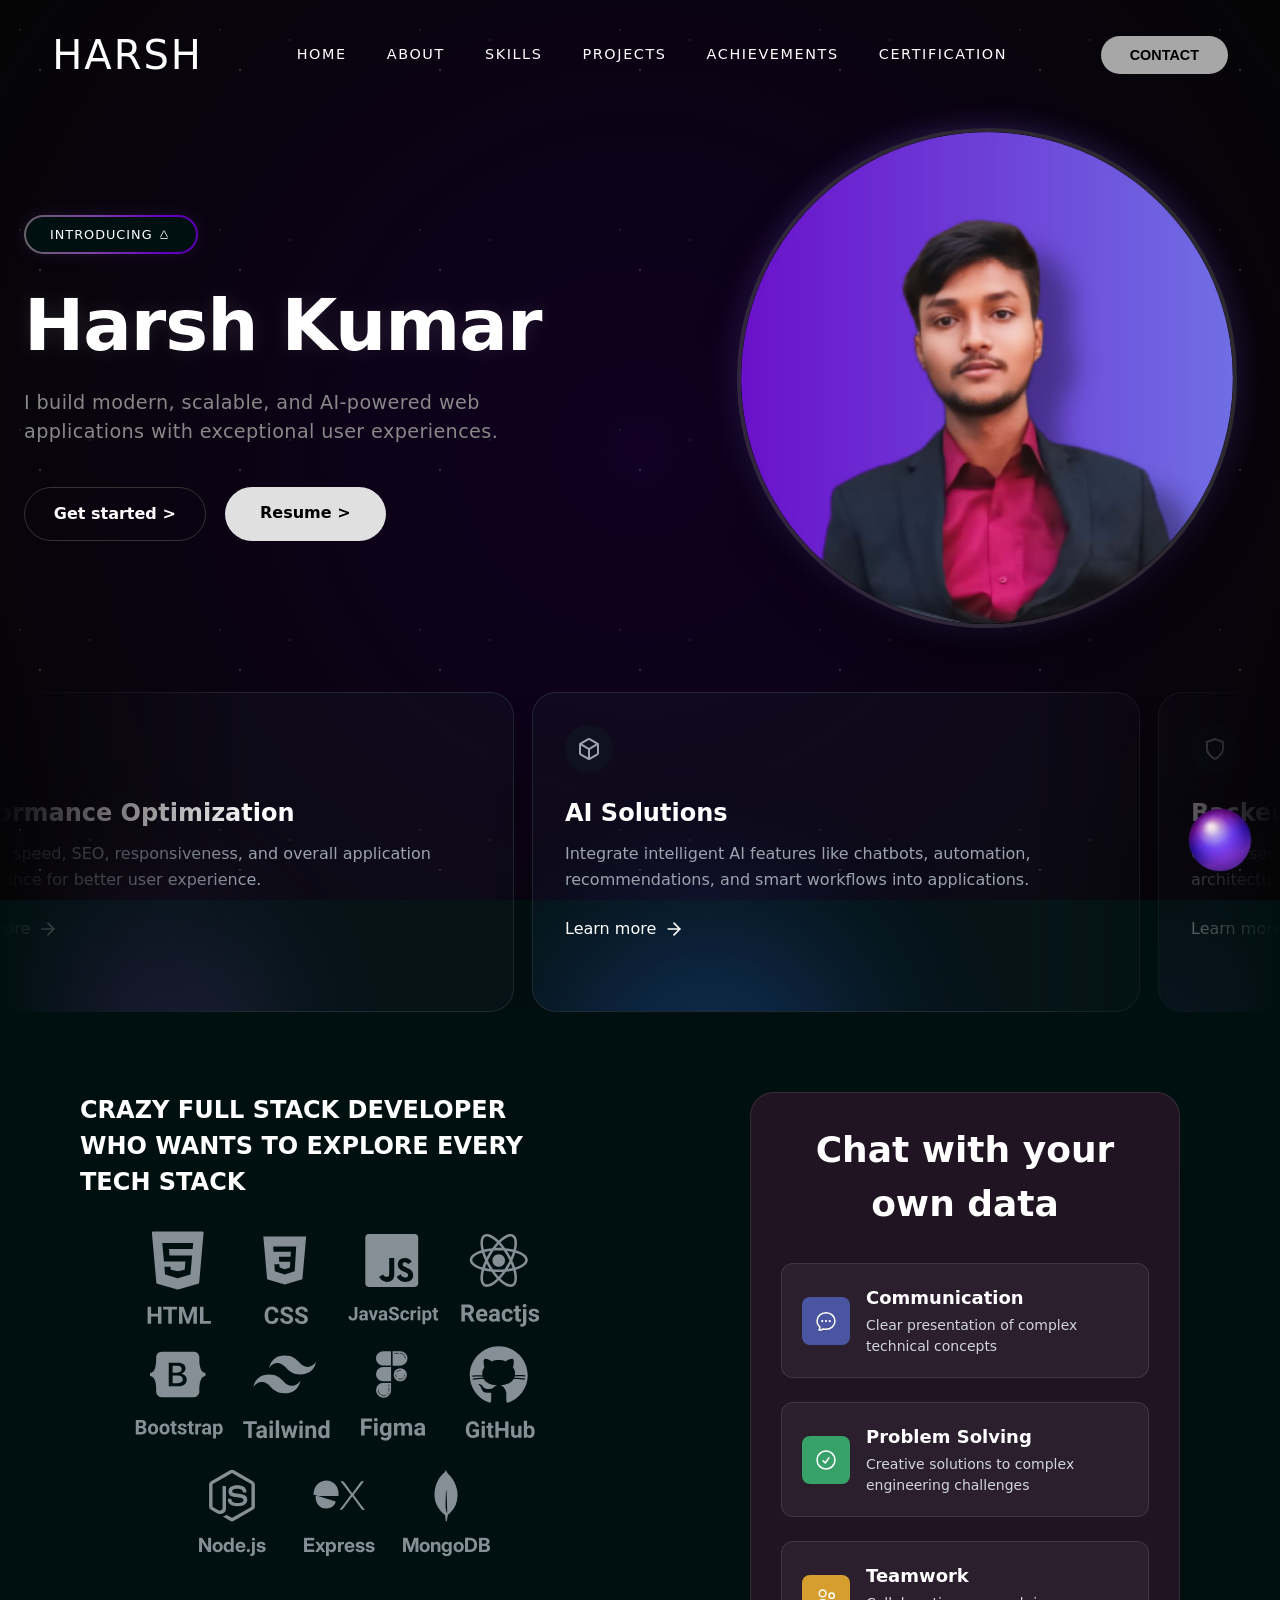
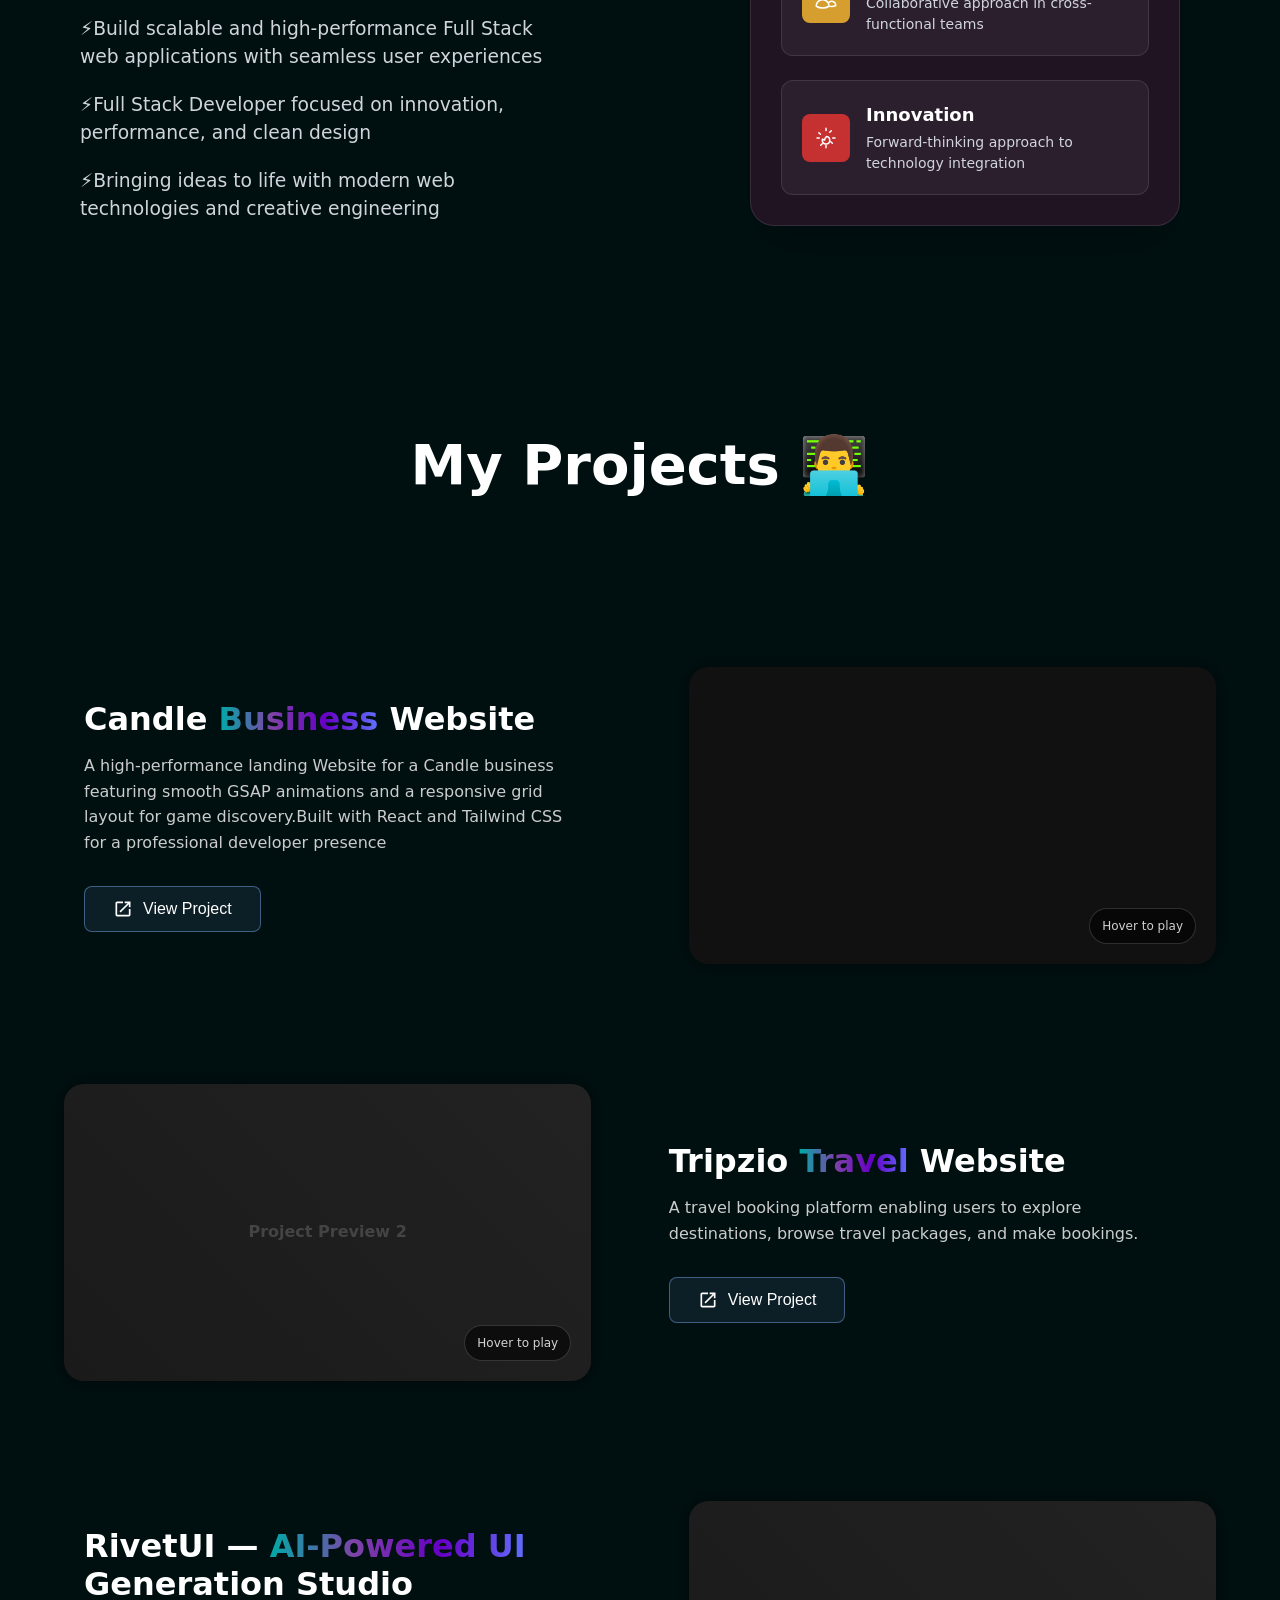
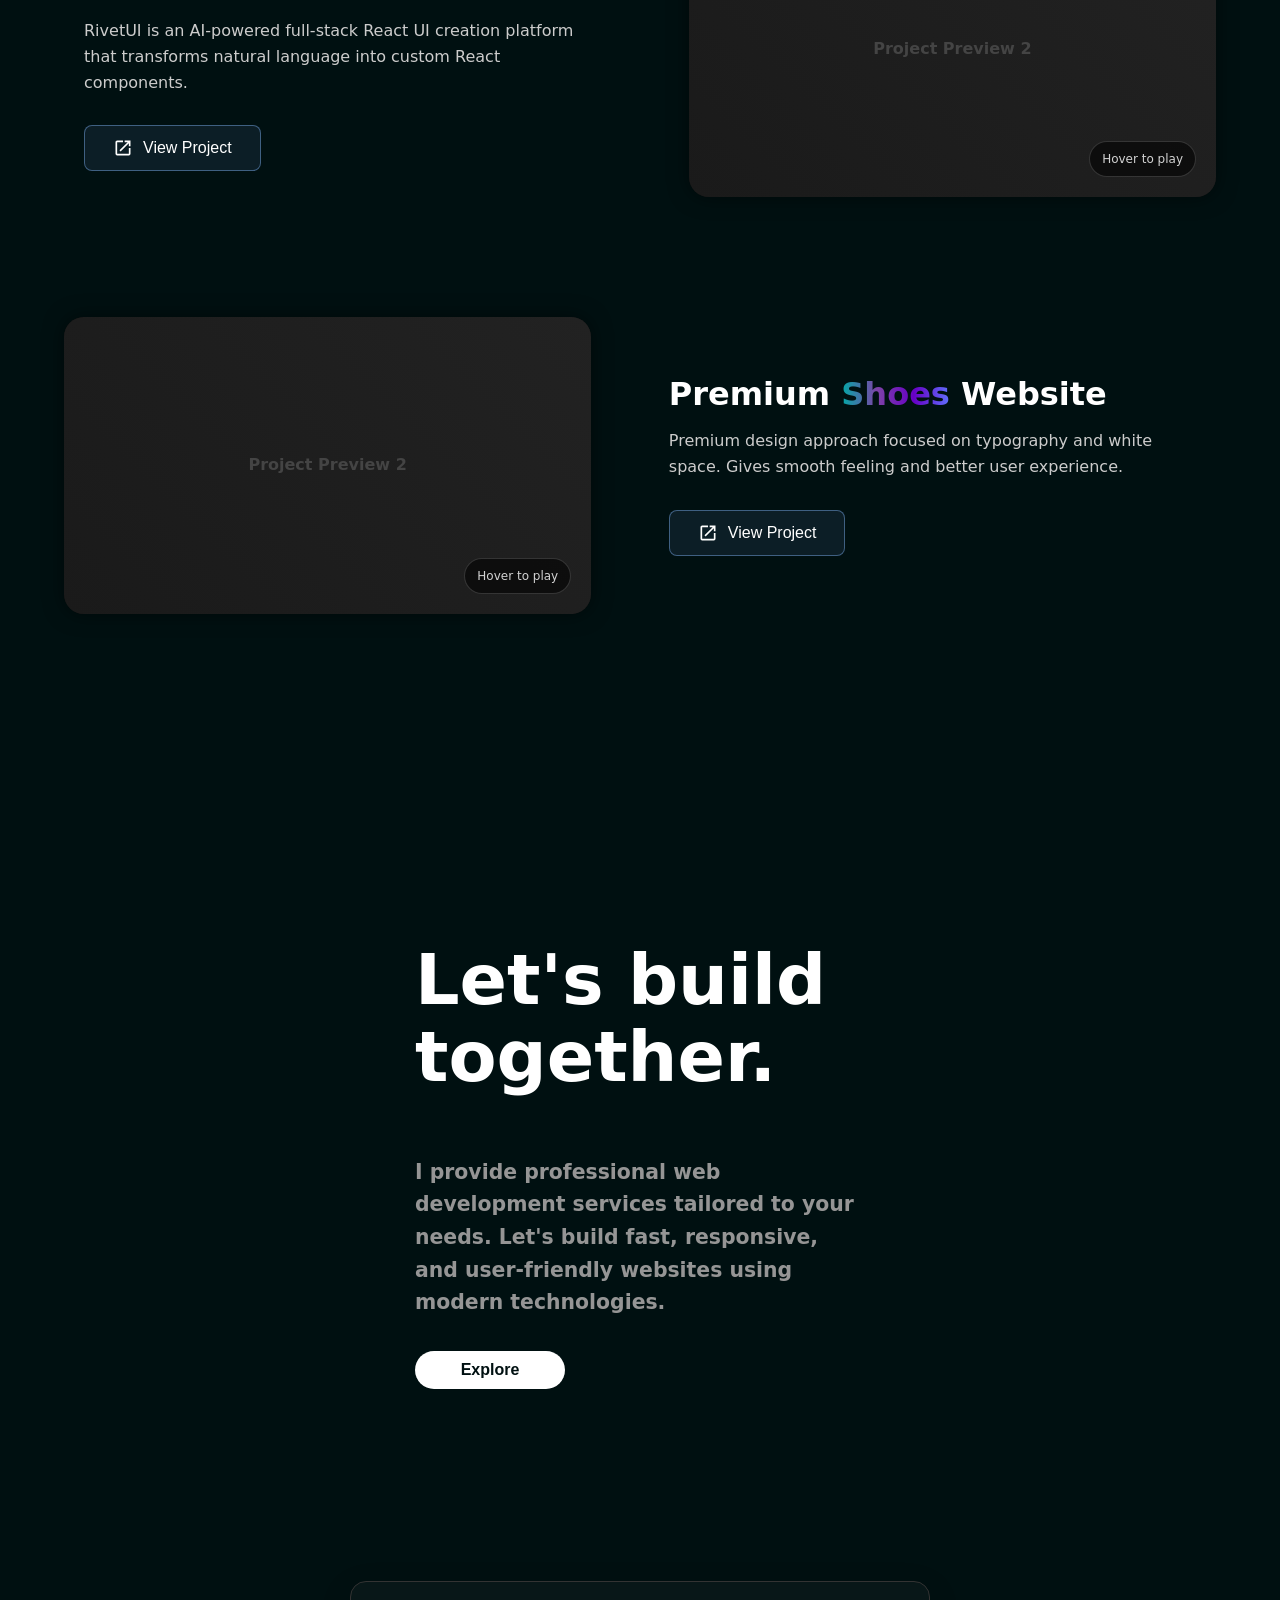
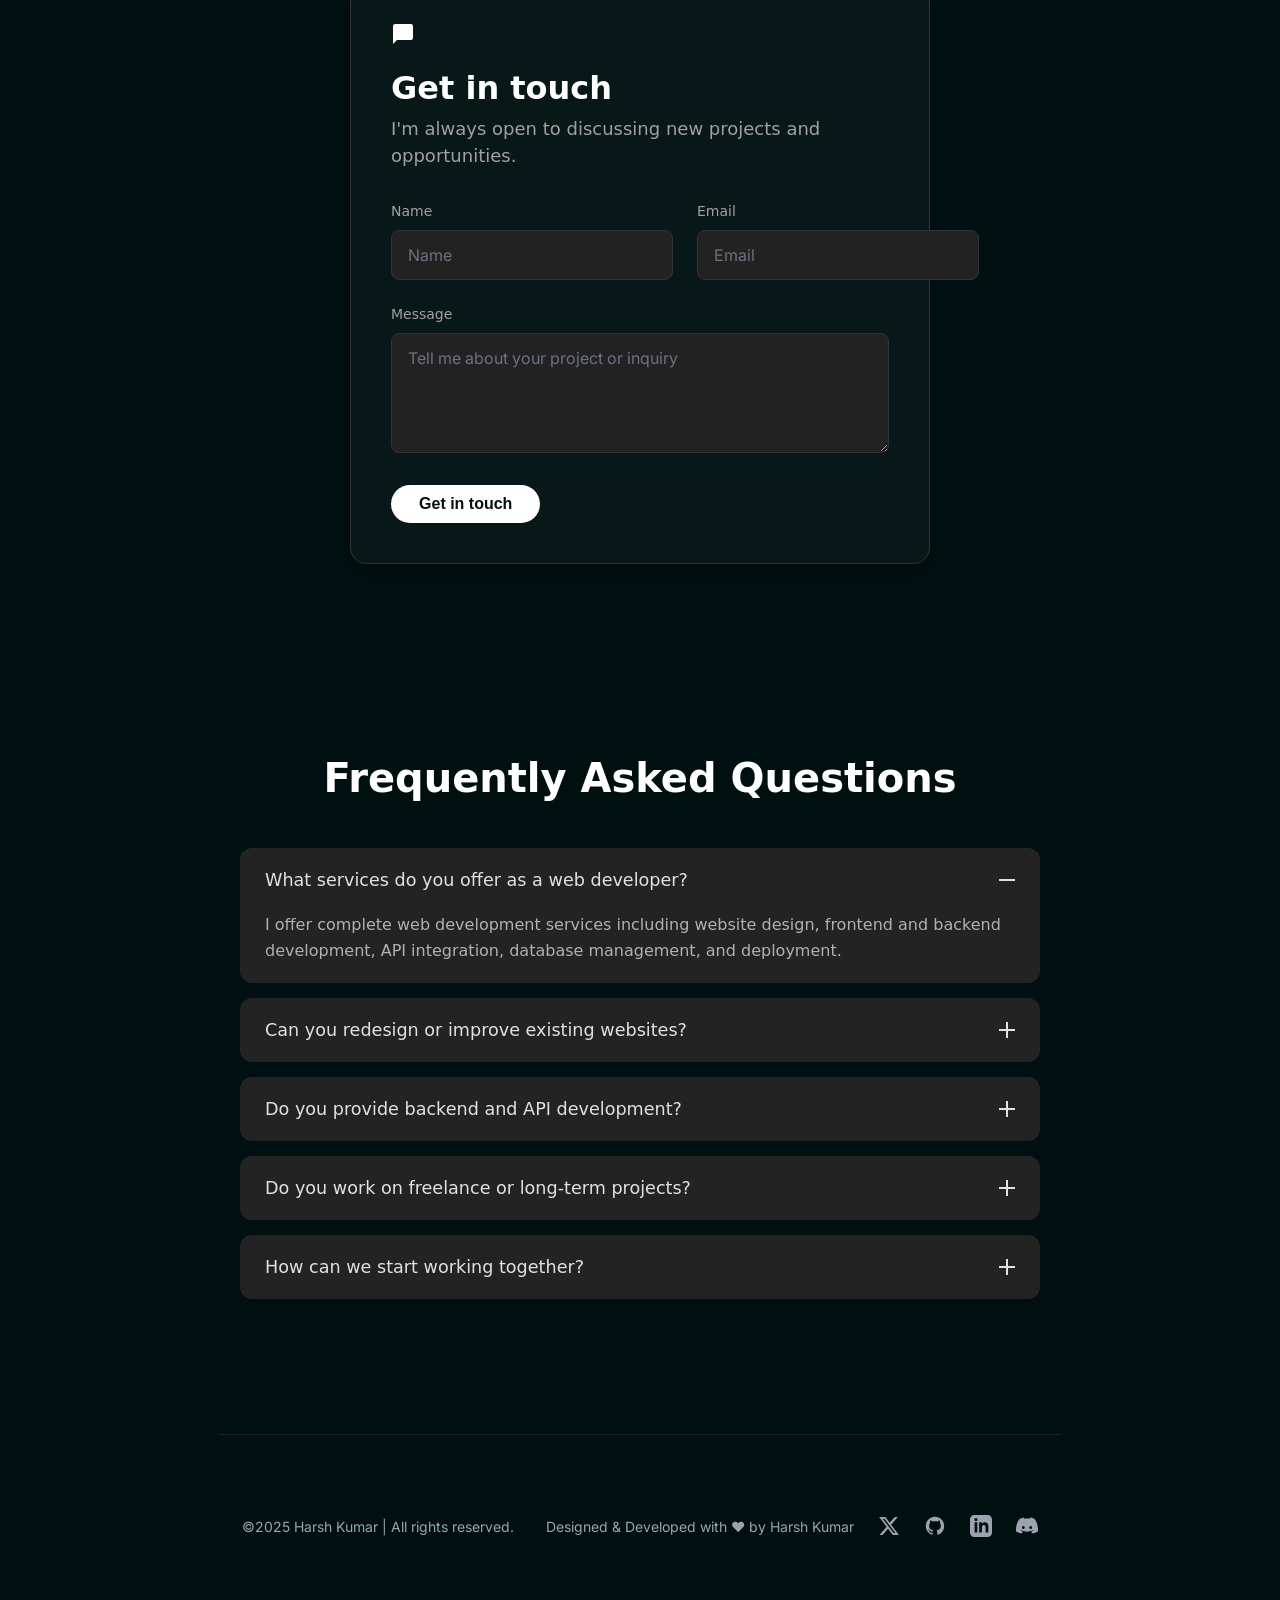
==== commit d813273c: "feat: updated contact section" ====
--- a/index.html
+++ b/index.html
@@ -1,1008 +1,719 @@
 <!DOCTYPE html>
 <html lang="en">
-  <head>
-    <meta charset="UTF-8" />
-    <meta name="viewport" content="width=device-width, initial-scale=1.0" />
-    <title>Animated Website</title>
-    <!-- AOS Library CSS -->
-    <link rel="stylesheet" href="https://unpkg.com/aos@next/dist/aos.css" />
-    <link rel="preconnect" href="https://fonts.googleapis.com" />
-    <link rel="preconnect" href="https://fonts.gstatic.com" crossorigin />
-    <link
-      href="https://fonts.googleapis.com/css2?family=Inter:wght@400;500;600;700&display=swap"
-      rel="stylesheet"
-    />
-    <link rel="stylesheet" href="css/style.css" />
-  </head>
-  <body>
-    <!-- Top Drop Down Menu -->
-    <div class="menu-mask" id="menu-mask"></div>
-    <aside class="top-menu" id="top-menu">
-      <div class="top-menu-header">
-        <div class="top-menu-logo">
-          <svg class="logo-icon" viewBox="0 0 24 24">
-            <path d="M12 2L2 7l10 5 10-5-10-5zM2 17l10 5 10-5M2 12l10 5 10-5" />
-          </svg>
-          HARSH
-        </div>
-        <div class="top-header-actions">
-          <button
-            class="close-btn-gradient"
-            id="close-btn"
-            aria-label="Close menu"
-          >
-            <svg
-              viewBox="0 0 24 24"
-              fill="none"
-              stroke="currentColor"
-              stroke-width="2.5"
-            >
-              <path d="M18 6L6 18M6 6l12 12" />
-            </svg>
-          </button>
-        </div>
-      </div>
-
-      <div class="menu-list">
-        <!-- Product -->
-        <div class="menu-row">
-          <button class="menu-row-trigger">
-            Home
-            <svg class="chevron-icon" viewBox="0 0 24 24">
-              <path d="M6 9l6 6 6-6" />
-            </svg>
-          </button>
-          <!-- <div class="menu-row-content">
+
+<head>
+  <meta charset="UTF-8" />
+  <meta name="viewport" content="width=device-width, initial-scale=1.0" />
+  <title>Animated Website</title>
+  <!-- AOS Library CSS -->
+  <link rel="stylesheet" href="https://unpkg.com/aos@next/dist/aos.css" />
+  <link rel="preconnect" href="https://fonts.googleapis.com" />
+  <link rel="preconnect" href="https://fonts.gstatic.com" crossorigin />
+  <link href="https://fonts.googleapis.com/css2?family=Inter:wght@400;500;600;700&display=swap" rel="stylesheet" />
+  <link rel="stylesheet" href="css/style.css" />
+</head>
+
+<body>
+  <!-- Top Drop Down Menu -->
+  <div class="menu-mask" id="menu-mask"></div>
+  <aside class="top-menu" id="top-menu">
+    <div class="top-menu-header">
+      <div class="top-menu-logo">
+        <svg class="logo-icon" viewBox="0 0 24 24">
+          <path d="M12 2L2 7l10 5 10-5-10-5zM2 17l10 5 10-5M2 12l10 5 10-5" />
+        </svg>
+        HARSH
+      </div>
+      <div class="top-header-actions">
+        <button class="close-btn-gradient" id="close-btn" aria-label="Close menu">
+          <svg viewBox="0 0 24 24" fill="none" stroke="currentColor" stroke-width="2.5">
+            <path d="M18 6L6 18M6 6l12 12" />
+          </svg>
+        </button>
+      </div>
+    </div>
+
+    <div class="menu-list">
+      <!-- Product -->
+      <div class="menu-row">
+        <button class="menu-row-trigger">
+          Home
+          <svg class="chevron-icon" viewBox="0 0 24 24">
+            <path d="M6 9l6 6 6-6" />
+          </svg>
+        </button>
+        <!-- <div class="menu-row-content">
             <a href="#">Platform Overview</a>
             <a href="#">Integrations</a>
             <a href="#">API Reference</a>
           </div> -->
-        </div>
-
-        <!-- Use cases -->
-        <div class="menu-row">
-          <button class="menu-row-trigger">
-            About
-            <svg class="chevron-icon" viewBox="0 0 24 24">
-              <path d="M6 9l6 6 6-6" />
-            </svg>
-          </button>
-          <div class="menu-row-content">
-            <a href="#">E-commerce</a>
-            <a href="#">SaaS Ops</a>
-            <a href="#">Marketing Automation</a>
-          </div>
-        </div>
-
-        <!-- Docs -->
-        <div class="menu-row">
-          <button class="menu-row-trigger">
-            Docs
-            <svg class="chevron-icon" viewBox="0 0 24 24">
-              <path d="M6 9l6 6 6-6" />
-            </svg>
-          </button>
-          <!-- <div class="menu-row-content">
+      </div>
+
+      <!-- Use cases -->
+      <div class="menu-row">
+        <button class="menu-row-trigger">
+          About
+          <svg class="chevron-icon" viewBox="0 0 24 24">
+            <path d="M6 9l6 6 6-6" />
+          </svg>
+        </button>
+        <div class="menu-row-content">
+          <a href="#">E-commerce</a>
+          <a href="#">SaaS Ops</a>
+          <a href="#">Marketing Automation</a>
+        </div>
+      </div>
+
+      <!-- Docs -->
+      <div class="menu-row">
+        <button class="menu-row-trigger">
+          Docs
+          <svg class="chevron-icon" viewBox="0 0 24 24">
+            <path d="M6 9l6 6 6-6" />
+          </svg>
+        </button>
+        <!-- <div class="menu-row-content">
             <a href="#">Quickstart</a>
             <a href="#">Tutorials</a>
             <a href="#">Webhooks</a>
           </div> -->
-        </div>
-
-        <!-- Community -->
-        <div class="menu-row">
-          <button class="menu-row-trigger">
-            Skills
-            <svg class="chevron-icon" viewBox="0 0 24 24">
-              <path d="M6 9l6 6 6-6" />
-            </svg>
-          </button>
-          <!-- <div class="menu-row-content">
+      </div>
+
+      <!-- Community -->
+      <div class="menu-row">
+        <button class="menu-row-trigger">
+          Skills
+          <svg class="chevron-icon" viewBox="0 0 24 24">
+            <path d="M6 9l6 6 6-6" />
+          </svg>
+        </button>
+        <!-- <div class="menu-row-content">
             <a href="#">Forum</a>
             <a href="#">Discord</a>
             <a href="#">Open Source</a>
           </div> -->
-        </div>
-
-        <!-- Links -->
-        <div class="menu-row">
-          <a href="#projects" class="menu-row-trigger" style="text-decoration: none">
-            Projects
-          </a>
-        </div>
-        <div class="menu-row">
-          <a href="#journey" class="menu-row-trigger" style="text-decoration: none">
-            Journey
-          </a>
-        </div>
-        <div class="menu-row">
-          <a href="#certification" class="menu-row-trigger" style="text-decoration: none">
-            Certification
-          </a>
-        </div>
-        <!-- <div class="menu-row">
+      </div>
+
+      <!-- Links -->
+      <div class="menu-row">
+        <a href="#projects" class="menu-row-trigger" style="text-decoration: none">
+          Projects
+        </a>
+      </div>
+      <div class="menu-row">
+        <a href="#ACHIEVEMENTS" class="menu-row-trigger" style="text-decoration: none">
+          ACHIEVEMENTS
+        </a>
+      </div>
+      <div class="menu-row">
+        <a href="#certification" class="menu-row-trigger" style="text-decoration: none">
+          Certification
+        </a>
+      </div>
+      <!-- <div class="menu-row">
           <a href="#" class="menu-row-trigger" style="text-decoration: none">
             Pricing
           </a>
         </div> -->
-      </div>
-    </aside>
-
-    <div id="cursor-light"></div>
-
-    <div id="home" class="container">
-      <img
-        class="image-gradient"
-        src="assets/images/gradient.png"
-        alt=""
-        onerror="this.style.display='none'"
-      />
-      <div class="layer-blur"></div>
-
-      <header>
-        <h1 data-aos="fade-right" data-aos-duration="1000" class="logo">
-          HARSH
-        </h1>
-        <nav>
-          <a data-aos="fade-down" data-aos-delay="100" href="#home">HOME</a>
-          <a data-aos="fade-down" data-aos-delay="200" href="#about"
-            >ABOUT</a
-          >
-          <a data-aos="fade-down" data-aos-delay="300" href="#skills">SKILLS</a>
-          <a data-aos="fade-down" data-aos-delay="400" href="#projects"
-            >PROJECTS</a
-          >
-          <a data-aos="fade-down" data-aos-delay="500" href="#journey"
-            >JOURNEY</a
-          >
-          <a data-aos="fade-down" data-aos-delay="600" href="#certification"
-            >CERTIFICATION</a
-          >
-        </nav>
-
-        <div class="menu-toggle" id="menu-trigger">
-          <span></span>
-          <span></span>
-          <span></span>
-        </div>
-
-        <a href="#contact"
-          ><button
-            data-aos="fade-left"
-            data-aos-duration="1000"
-            class="btn-signing"
-          >
-            CONTACT
-          </button></a
-        >
-      </header>
-
-      <main>
-        <div class="content">
-          <div data-aos="fade-up" data-aos-delay="500" class="tag-box">
-            <div class="tag">INTRODUCING &wedbar;</div>
-          </div>
-
-          <h1 data-aos="fade-up" data-aos-delay="600">Harsh Kumar</h1>
-
-          <p data-aos="fade-up" data-aos-delay="700" class="discription">
-           I build modern, scalable, and AI-powered web applications with exceptional user experiences.
+    </div>
+  </aside>
+
+  <div id="cursor-light"></div>
+
+  <div id="home" class="container">
+    <img class="image-gradient" src="assets/images/gradient.png" alt="" onerror="this.style.display='none'" />
+    <div class="layer-blur"></div>
+
+    <header>
+      <h1 data-aos="fade-right" data-aos-duration="1000" class="logo">
+        HARSH
+      </h1>
+      <nav>
+        <a data-aos="fade-down" data-aos-delay="100" href="#home">HOME</a>
+        <a data-aos="fade-down" data-aos-delay="200" href="#about">ABOUT</a>
+        <a data-aos="fade-down" data-aos-delay="300" href="#skills">SKILLS</a>
+        <a data-aos="fade-down" data-aos-delay="400" href="#projects">PROJECTS</a>
+        <a data-aos="fade-down" data-aos-delay="500" href="#ACHIEVEMENTS">ACHIEVEMENTS</a>
+        <a data-aos="fade-down" data-aos-delay="600" href="#certification">CERTIFICATION</a>
+      </nav>
+
+      <div class="menu-toggle" id="menu-trigger">
+        <span></span>
+        <span></span>
+        <span></span>
+      </div>
+
+      <a href="#contact"><button data-aos="fade-left" data-aos-duration="1000" class="btn-signing">
+          CONTACT
+        </button></a>
+    </header>
+
+    <main>
+      <div class="content">
+        <div data-aos="fade-up" data-aos-delay="500" class="tag-box">
+          <div class="tag">INTRODUCING &wedbar;</div>
+        </div>
+
+        <h1 data-aos="fade-up" data-aos-delay="600">Harsh Kumar</h1>
+
+        <p data-aos="fade-up" data-aos-delay="700" class="discription">
+          I build modern, scalable, and AI-powered web applications with exceptional user experiences.
+        </p>
+
+        <div data-aos="fade-up" data-aos-delay="800" class="buttons">
+          <a id="hover-btn" href="#questions" class="btn-get-started">Get started &gt;</a>
+          <a href="https://drive.google.com/file/d/1rNNbxBWxi5PAiLo3LDK1PugITMDsMHNd/view?usp=sharing"
+            class="btn-signing-main">Resume &gt;</a>
+        </div>
+      </div>
+
+      <div class="robot-container" data-aos="zoom-in" data-aos-delay="900" data-aos-duration="1500">
+        <img src="assets/images/1image.jpeg" alt="Description of image" />
+      </div>
+    </main>
+  </div>
+
+  <!-- second page -->
+  <!-- Slider Container -->
+  <div id="about" class="slider">
+    <!-- Slider Track: Contains original and cloned cards -->
+    <div class="slider-track">
+      <!-- Original Cards -->
+      <div class="card-container card-purple">
+        <div class="card-content">
+          <div class="icon-wrapper">
+            <svg width="24" height="24" viewBox="0 0 24 24" fill="none" stroke="currentColor" stroke-width="2"
+              stroke-linecap="round" stroke-linejoin="round">
+              <rect x="3" y="11" width="18" height="11" rx="2" ry="2"></rect>
+              <path d="M7 11V7a5 5 0 0 1 10 0v4"></path>
+            </svg>
+          </div>
+          <h2 class="card-title">Performance Optimization</h2>
+          <p class="card-description">
+            Enhance speed, SEO, responsiveness, and overall application performance for better user experience.
           </p>
-
-          <div data-aos="fade-up" data-aos-delay="800" class="buttons">
-            <a id="hover-btn" href="#questions" class="btn-get-started"
-              >Get started &gt;</a
-            >
-            <a href="https://drive.google.com/file/d/1rNNbxBWxi5PAiLo3LDK1PugITMDsMHNd/view?usp=sharing" class="btn-signing-main">Resume &gt;</a>
-          </div>
-        </div>
-
-        <div
-          class="robot-container"
-          data-aos="zoom-in"
-          data-aos-delay="900"
-          data-aos-duration="1500"
-        >
-          <img src="assets/images/1image.jpeg" alt="Description of image" />
-        </div>
-      </main>
+          <a href="#" class="card-link">Learn more
+            <svg width="20" height="20" viewBox="0 0 24 24" fill="none" stroke="currentColor" stroke-width="2"
+              stroke-linecap="round" stroke-linejoin="round">
+              <line x1="5" y1="12" x2="19" y2="12"></line>
+              <polyline points="12 5 19 12 12 19"></polyline>
+            </svg>
+          </a>
+        </div>
+      </div>
+      <div class="card-container card-blue">
+        <div class="card-content">
+          <div class="icon-wrapper">
+            <svg width="24" height="24" viewBox="0 0 24 24" fill="none" stroke="currentColor" stroke-width="2"
+              stroke-linecap="round" stroke-linejoin="round">
+              <path
+                d="M21 16V8a2 2 0 0 0-1-1.73l-7-4a2 2 0 0 0-2 0l-7 4A2 2 0 0 0 3 8v8a2 2 0 0 0 1 1.73l7 4a2 2 0 0 0 2 0l7-4A2 2 0 0 0 21 16z">
+              </path>
+              <polyline points="3.27 6.96 12 12.01 20.73 6.96"></polyline>
+              <line x1="12" y1="22.08" x2="12" y2="12"></line>
+            </svg>
+          </div>
+          <h2 class="card-title">AI Solutions</h2>
+          <p class="card-description">
+            Integrate intelligent AI features like chatbots, automation, recommendations, and smart workflows into
+            applications.
+          </p>
+          <a href="#" class="card-link">Learn more<svg width="20" height="20" viewBox="0 0 24 24" fill="none"
+              stroke="currentColor" stroke-width="2" stroke-linecap="round" stroke-linejoin="round">
+              <line x1="5" y1="12" x2="19" y2="12"></line>
+              <polyline points="12 5 19 12 12 19"></polyline>
+            </svg></a>
+        </div>
+      </div>
+      <div class="card-container card-purple">
+        <div class="card-content">
+          <div class="icon-wrapper">
+            <svg width="24" height="24" viewBox="0 0 24 24" fill="none" stroke="currentColor" stroke-width="2"
+              stroke-linecap="round" stroke-linejoin="round">
+              <path d="M12 22s8-4 8-10V5l-8-3-8 3v7c0 6 8 10 8 10z"></path>
+            </svg>
+          </div>
+          <h2 class="card-title">Backend Systems</h2>
+          <p class="card-description">
+            Create secure APIs, databases, and high-performance server architectures.
+          </p>
+          <a href="#" class="card-link">Learn more<svg width="20" height="20" viewBox="0 0 24 24" fill="none"
+              stroke="currentColor" stroke-width="2" stroke-linecap="round" stroke-linejoin="round">
+              <line x1="5" y1="12" x2="19" y2="12"></line>
+              <polyline points="12 5 19 12 12 19"></polyline>
+            </svg></a>
+        </div>
+      </div>
+      <div class="card-container card-blue">
+        <div class="card-content">
+          <div class="icon-wrapper">
+            <svg width="24" height="24" viewBox="0 0 24 24" fill="none" stroke="currentColor" stroke-width="2"
+              stroke-linecap="round" stroke-linejoin="round">
+              <path d="M18 10h-1.26A8 8 0 1 0 9 20h9a5 5 0 0 0 0-10z"></path>
+            </svg>
+          </div>
+          <h2 class="card-title">Cloud Deployment</h2>
+          <p class="card-description">
+            Deploy scalable applications with optimized hosting and cloud solutions.
+          </p>
+          <a href="#" class="card-link">Learn more<svg width="20" height="20" viewBox="0 0 24 24" fill="none"
+              stroke="currentColor" stroke-width="2" stroke-linecap="round" stroke-linejoin="round">
+              <line x1="5" y1="12" x2="19" y2="12"></line>
+              <polyline points="12 5 19 12 12 19"></polyline>
+            </svg></a>
+        </div>
+      </div>
     </div>
-
-    <!-- second page -->
-    <!-- Slider Container -->
-    <div id="about" class="slider">
-      <!-- Slider Track: Contains original and cloned cards -->
-      <div class="slider-track">
-        <!-- Original Cards -->
-        <div class="card-container card-purple">
-          <div class="card-content">
-            <div class="icon-wrapper">
-              <svg
-                width="24"
-                height="24"
-                viewBox="0 0 24 24"
-                fill="none"
-                stroke="currentColor"
-                stroke-width="2"
-                stroke-linecap="round"
-                stroke-linejoin="round"
-              >
-                <rect x="3" y="11" width="18" height="11" rx="2" ry="2"></rect>
-                <path d="M7 11V7a5 5 0 0 1 10 0v4"></path>
-              </svg>
-            </div>
-            <h2 class="card-title">Performance Optimization</h2>
-            <p class="card-description">
-              Enhance speed, SEO, responsiveness, and overall application performance for better user experience.
-            </p>
-            <a href="#" class="card-link"
-              >Learn more
-              <svg
-                width="20"
-                height="20"
-                viewBox="0 0 24 24"
-                fill="none"
-                stroke="currentColor"
-                stroke-width="2"
-                stroke-linecap="round"
-                stroke-linejoin="round"
-              >
-                <line x1="5" y1="12" x2="19" y2="12"></line>
-                <polyline points="12 5 19 12 12 19"></polyline>
-              </svg>
-            </a>
-          </div>
-        </div>
-        <div class="card-container card-blue">
-          <div class="card-content">
-            <div class="icon-wrapper">
-              <svg
-                width="24"
-                height="24"
-                viewBox="0 0 24 24"
-                fill="none"
-                stroke="currentColor"
-                stroke-width="2"
-                stroke-linecap="round"
-                stroke-linejoin="round"
-              >
-                <path
-                  d="M21 16V8a2 2 0 0 0-1-1.73l-7-4a2 2 0 0 0-2 0l-7 4A2 2 0 0 0 3 8v8a2 2 0 0 0 1 1.73l7 4a2 2 0 0 0 2 0l7-4A2 2 0 0 0 21 16z"
-                ></path>
-                <polyline points="3.27 6.96 12 12.01 20.73 6.96"></polyline>
-                <line x1="12" y1="22.08" x2="12" y2="12"></line>
-              </svg>
-            </div>
-            <h2 class="card-title">AI Solutions</h2>
-            <p class="card-description">
-              Integrate intelligent AI features like chatbots, automation, recommendations, and smart workflows into applications.
-            </p>
-            <a href="#" class="card-link"
-              >Learn more<svg
-                width="20"
-                height="20"
-                viewBox="0 0 24 24"
-                fill="none"
-                stroke="currentColor"
-                stroke-width="2"
-                stroke-linecap="round"
-                stroke-linejoin="round"
-              >
-                <line x1="5" y1="12" x2="19" y2="12"></line>
-                <polyline points="12 5 19 12 12 19"></polyline></svg
-            ></a>
-          </div>
-        </div>
-        <div class="card-container card-purple">
-          <div class="card-content">
-            <div class="icon-wrapper">
-              <svg
-                width="24"
-                height="24"
-                viewBox="0 0 24 24"
-                fill="none"
-                stroke="currentColor"
-                stroke-width="2"
-                stroke-linecap="round"
-                stroke-linejoin="round"
-              >
-                <path d="M12 22s8-4 8-10V5l-8-3-8 3v7c0 6 8 10 8 10z"></path>
-              </svg>
-            </div>
-            <h2 class="card-title">Backend Systems</h2>
-            <p class="card-description">
-              Create secure APIs, databases, and high-performance server architectures.
-            </p>
-            <a href="#" class="card-link"
-              >Learn more<svg
-                width="20"
-                height="20"
-                viewBox="0 0 24 24"
-                fill="none"
-                stroke="currentColor"
-                stroke-width="2"
-                stroke-linecap="round"
-                stroke-linejoin="round"
-              >
-                <line x1="5" y1="12" x2="19" y2="12"></line>
-                <polyline points="12 5 19 12 12 19"></polyline></svg
-            ></a>
-          </div>
-        </div>
-        <div class="card-container card-blue">
-          <div class="card-content">
-            <div class="icon-wrapper">
-              <svg
-                width="24"
-                height="24"
-                viewBox="0 0 24 24"
-                fill="none"
-                stroke="currentColor"
-                stroke-width="2"
-                stroke-linecap="round"
-                stroke-linejoin="round"
-              >
-                <path d="M18 10h-1.26A8 8 0 1 0 9 20h9a5 5 0 0 0 0-10z"></path>
-              </svg>
-            </div>
-            <h2 class="card-title">Cloud Deployment</h2>
-            <p class="card-description">
-             Deploy scalable applications with optimized hosting and cloud solutions.
-            </p>
-            <a href="#" class="card-link"
-              >Learn more<svg
-                width="20"
-                height="20"
-                viewBox="0 0 24 24"
-                fill="none"
-                stroke="currentColor"
-                stroke-width="2"
-                stroke-linecap="round"
-                stroke-linejoin="round"
-              >
-                <line x1="5" y1="12" x2="19" y2="12"></line>
-                <polyline points="12 5 19 12 12 19"></polyline></svg
-            ></a>
-          </div>
-        </div>
+  </div>
+
+  <!-- third page -->
+
+  <div id="skills" class="grid-container">
+    <div class="left-section">
+      <h2 data-aos="fade-right" data-aos-duration="1000" class="text-container-left">
+        CRAZY FULL STACK DEVELOPER WHO WANTS TO EXPLORE EVERY TECH STACK
+      </h2>
+
+      <div style="margin-top: 30px; margin-left: 10%" class="icons-container">
+        <!-- html -->
+        <div data-aos="fade-up" data-aos-delay="100" class="icon">
+          <svg class="my-icon" xmlns="http://www.w3.org/2000/svg" viewBox="0,0,256,256">
+            <g transform="translate(47.36,47.36) scale(0.63,0.63)">
+              <g fill-rule="nonzero">
+                <g transform="translate(-1.024,-79.36) scale(5.12,5.12)">
+                  <path
+                    d="M45.27344,2.32422c-0.1875,-0.20703 -0.45703,-0.32422 -0.73828,-0.32422h-39.07031c-0.28125,0 -0.55078,0.11719 -0.73828,0.32422c-0.19141,0.20703 -0.28516,0.48438 -0.25781,0.76563l3.51953,39.42578c0.03516,0.41406 0.32422,0.75781 0.72266,0.875l16.01172,4.57031c0.08594,0.02734 0.17969,0.03906 0.27344,0.03906c0.09375,0 0.18359,-0.01172 0.27344,-0.03906l16.02344,-4.57031c0.39844,-0.11719 0.68359,-0.46094 0.72266,-0.875l3.51563,-39.42578c0.02734,-0.28125 -0.06641,-0.55859 -0.25781,-0.76562zM36.84766,15.91797h-18.8125l0.44922,5.08984h17.91016l-1.34375,15.04297l-10.05859,3.03906l-0.09766,-0.03125l-9.94141,-3.01172l-0.54297,-6.12891h4.87109l0.21094,2.37891l5.55859,1.16406l5.45703,-1.16406l0.58203,-6.4375h-17.04297l-1.32422,-14.80469h24.55859z">
+                  </path>
+                </g>
+              </g>
+              <g fill-rule="nonzero">
+                <path
+                  d="M60.775,236.78v69.16h-14.25v-29.64h-27.78v29.64h-14.26v-69.16h14.26v28.03h27.78v-28.03zM123.905,236.78v11.54h-21.18v57.62h-14.25v-57.62h-20.9v-11.54zM132.025,236.78h18.62l17.77,50.16l17.67,-50.16h18.71v69.16h-14.29v-18.9l1.42,-32.64l-18.67,51.54h-9.78l-18.62,-51.49l1.42,32.59v18.9h-14.25zM231.495,236.78v57.71h30.26v11.45h-44.51v-69.16z">
+                </path>
+              </g>
+            </g>
+          </svg>
+        </div>
+        <!-- CSS -->
+        <div data-aos="fade-up" data-aos-delay="150" class="icon">
+          <svg class="my-icon" xmlns="http://www.w3.org/2000/svg" viewBox="0,0,256,256">
+            <g transform="translate(47.36,47.36) scale(0.63,0.63)">
+              <g fill-rule="evenodd">
+                <g transform="translate(-1.024,-79.36) scale(5.12,5.12)">
+                  <path
+                    d="M42,6l-3,34l-14,4l-14,-4l-3,-34zM16.80078,28h4l0.09766,2.5l4.10156,1.39844l4.10156,-1.39844l0.29688,-4.5h-8.79687l-0.20312,-4h9.20313l0.29688,-4h-13.79687l-0.30078,-4h18.30078l-0.5,8l-0.70312,11.5l-7.89844,2.60156l-7.89844,-2.60156z">
+                  </path>
+                </g>
+              </g>
+              <g fill-rule="nonzero">
+                <path
+                  d="M87.405,282.9h14.25c-0.54,7.44667 -3.28667,13.30667 -8.24,17.58c-4.96,4.27333 -11.49333,6.41 -19.6,6.41v0c-8.86667,0 -15.84,-2.98333 -20.92,-8.95c-5.08667,-5.97333 -7.63,-14.17 -7.63,-24.59v0v-4.22c0,-6.65333 1.17333,-12.51333 3.52,-17.58c2.34667,-5.06667 5.69667,-8.95333 10.05,-11.66c4.35333,-2.70667 9.41,-4.06 15.17,-4.06v0c7.98,0 14.41,2.13667 19.29,6.41c4.87333,4.27333 7.69,10.27667 8.45,18.01v0h-14.25c-0.34667,-4.46667 -1.59,-7.70667 -3.73,-9.72c-2.13333,-2.00667 -5.38667,-3.01 -9.76,-3.01v0c-4.74667,0 -8.3,1.7 -10.66,5.1c-2.36,3.40667 -3.57333,8.68667 -3.64,15.84v0v5.23c0,7.47333 1.13333,12.93667 3.4,16.39c2.26667,3.44667 5.83667,5.17 10.71,5.17v0c4.4,0 7.68667,-1.00333 9.86,-3.01c2.16667,-2.01333 3.41,-5.12667 3.73,-9.34zM146.875,287.8v0c0,-2.69333 -0.95,-4.76 -2.85,-6.2c-1.9,-1.44 -5.32,-2.96 -10.26,-4.56c-4.94,-1.6 -8.85333,-3.17667 -11.74,-4.73v0c-7.85333,-4.24 -11.78,-9.95667 -11.78,-17.15v0c0,-3.73333 1.05333,-7.06667 3.16,-10c2.10667,-2.92667 5.13333,-5.21333 9.08,-6.86c3.94,-1.64667 8.36333,-2.47 13.27,-2.47v0c4.94,0 9.34333,0.89333 13.21,2.68c3.86,1.79333 6.86,4.32 9,7.58c2.13333,3.26 3.2,6.96667 3.2,11.12v0h-14.25c0,-3.16667 -0.99667,-5.63 -2.99,-7.39c-1.99333,-1.76 -4.79667,-2.64 -8.41,-2.64v0c-3.48,0 -6.18667,0.73667 -8.12,2.21c-1.93333,1.47333 -2.9,3.41333 -2.9,5.82v0c0,2.24667 1.13333,4.13 3.4,5.65c2.26667,1.52 5.6,2.94667 10,4.28v0c8.10667,2.43333 14.01333,5.45667 17.72,9.07c3.7,3.61333 5.55,8.11 5.55,13.49v0c0,5.98667 -2.26333,10.68 -6.79,14.08c-4.52667,3.40667 -10.62,5.11 -18.28,5.11v0c-5.32667,0 -10.17333,-0.97333 -14.54,-2.92c-4.37333,-1.94667 -7.70667,-4.61333 -10,-8c-2.29333,-3.39333 -3.44,-7.32 -3.44,-11.78v0h14.29c0,7.62667 4.56333,11.44 13.69,11.44v0c3.38667,0 6.03,-0.68667 7.93,-2.06c1.9,-1.38 2.85,-3.30333 2.85,-5.77zM206.675,287.8v0c0,-2.69333 -0.95,-4.76 -2.85,-6.2c-1.9,-1.44 -5.32,-2.96 -10.26,-4.56c-4.94,-1.6 -8.85,-3.17667 -11.73,-4.73v0c-7.85333,-4.24 -11.78,-9.95667 -11.78,-17.15v0c0,-3.73333 1.05333,-7.06667 3.16,-10c2.10667,-2.92667 5.13,-5.21333 9.07,-6.86c3.94,-1.64667 8.36667,-2.47 13.28,-2.47v0c4.93333,0 9.33333,0.89333 13.2,2.68c3.86667,1.79333 6.86667,4.32 9,7.58c2.14,3.26 3.21,6.96667 3.21,11.12v0h-14.25c0,-3.16667 -0.99667,-5.63 -2.99,-7.39c-2,-1.76 -4.80333,-2.64 -8.41,-2.64v0c-3.48667,0 -6.19667,0.73667 -8.13,2.21c-1.92667,1.47333 -2.89,3.41333 -2.89,5.82v0c0,2.24667 1.13,4.13 3.39,5.65c2.26667,1.52 5.6,2.94667 10,4.28v0c8.10667,2.43333 14.01333,5.45667 17.72,9.07c3.70667,3.61333 5.56,8.11 5.56,13.49v0c0,5.98667 -2.26333,10.68 -6.79,14.08c-4.53333,3.40667 -10.63,5.11 -18.29,5.11v0c-5.32,0 -10.16667,-0.97333 -14.54,-2.92c-4.36667,-1.94667 -7.7,-4.61333 -10,-8c-2.29333,-3.39333 -3.44,-7.32 -3.44,-11.78v0h14.3c0,7.62667 4.56,11.44 13.68,11.44v0c3.38667,0 6.03,-0.68667 7.93,-2.06c1.9,-1.38 2.85,-3.30333 2.85,-5.77z">
+                </path>
+              </g>
+            </g>
+          </svg>
+        </div>
+        <!-- js -->
+        <div data-aos="fade-up" data-aos-delay="200" class="icon">
+          <svg class="my-icon" xmlns="http://www.w3.org/2000/svg" viewBox="0,0,256,256">
+            <g transform="translate(47.36,47.36) scale(0.63,0.63)">
+              <g fill-rule="nonzero">
+                <g transform="translate(-1.024,-79.36) scale(5.12,5.12)">
+                  <path
+                    d="M43.33594,4h-36.66797c-1.47266,0 -2.66797,1.19531 -2.66797,2.66797v36.66406c0,1.47266 1.19531,2.66797 2.66797,2.66797h36.66406c1.47266,0 2.66797,-1.19531 2.66797,-2.66406v-36.66797c0,-1.47266 -1.19531,-2.66797 -2.66406,-2.66797zM27,36.18359c0,3.99609 -2.34375,5.81641 -5.76562,5.81641c-3.09375,0 -5.32422,-2.07422 -6.23437,-4l3.14453,-1.90234c0.60547,1.07422 1.52734,1.90234 2.85547,1.90234c1.26953,0 2,-0.49609 2,-2.42578v-12.57422h4zM35.67578,42c-3.54297,0 -5.55469,-1.78516 -6.67578,-4l3,-2c0.81641,1.33594 1.70703,2.61328 3.58984,2.61328c1.58203,0 2.41016,-0.78906 2.41016,-1.88281c0,-1.30469 -0.85937,-1.76953 -2.59766,-2.53125l-0.95312,-0.41016c-2.75391,-1.17187 -4.58594,-2.64062 -4.58594,-5.75c0,-2.85937 2.18359,-5.03906 5.58984,-5.03906c2.42578,0 4.16797,0.84375 5.42578,3.05469l-2.96875,1.91016c-0.65625,-1.17578 -1.35937,-1.63672 -2.45703,-1.63672c-1.11719,0 -1.82422,0.71094 -1.82422,1.63672c0,1.14453 0.70703,1.60547 2.34375,2.31641l0.95313,0.41016c3.24609,1.38672 5.07422,2.80469 5.07422,5.99219c0,3.43359 -2.69922,5.31641 -6.32422,5.31641z">
+                  </path>
+                </g>
+              </g>
+              <g fill-rule="nonzero">
+                <path
+                  d="M-23.89,275.09v-37.8h11.25v37.8c0,3.47333 -0.77,6.54333 -2.31,9.21c-1.54,2.66 -3.71,4.71667 -6.51,6.17c-2.79333,1.44667 -5.95333,2.17 -9.48,2.17v0c-5.78,0 -10.28,-1.47 -13.5,-4.41c-3.22667,-2.93333 -4.84,-7.09 -4.84,-12.47v0h11.32c0,2.68 0.56333,4.65667 1.69,5.93c1.12667,1.27333 2.90333,1.91 5.33,1.91v0c2.14667,0 3.85667,-0.73667 5.13,-2.21c1.28,-1.47333 1.92,-3.57333 1.92,-6.3zM30.75,291.89h-10.95c-0.5,-0.97333 -0.86333,-2.18667 -1.09,-3.64v0c-2.62667,2.92667 -6.04,4.39 -10.24,4.39v0c-3.97333,0 -7.26667,-1.15 -9.88,-3.45c-2.61333,-2.3 -3.92,-5.2 -3.92,-8.7v0c0,-4.3 1.59333,-7.6 4.78,-9.9c3.18667,-2.3 7.79333,-3.46333 13.82,-3.49v0h4.99v-2.32c0,-1.87333 -0.48333,-3.37333 -1.45,-4.5c-0.96,-1.12667 -2.47667,-1.69 -4.55,-1.69v0c-1.82667,0 -3.26,0.43667 -4.3,1.31c-1.03333,0.88 -1.55,2.08 -1.55,3.6v0h-10.84c0,-2.34667 0.72333,-4.52 2.17,-6.52c1.45333,-2 3.50333,-3.57 6.15,-4.71c2.65333,-1.13333 5.63,-1.7 8.93,-1.7v0c5,0 8.97,1.25333 11.91,3.76c2.93333,2.51333 4.4,6.04667 4.4,10.6v0v17.58c0.02667,3.85333 0.56667,6.76667 1.62,8.74v0zM10.83,284.35v0c1.6,0 3.07667,-0.35667 4.43,-1.07c1.34667,-0.70667 2.34667,-1.66 3,-2.86v0v-6.98h-4.05c-5.42667,0 -8.31667,1.87333 -8.67,5.62v0l-0.03,0.64c0,1.35333 0.47333,2.46667 1.42,3.34c0.95333,0.87333 2.25333,1.31 3.9,1.31zM44.54,251.32l7.54,27.33l7.54,-27.33h11.32l-13.68,40.57h-10.35l-13.69,-40.57zM109.61,291.89h-10.95c-0.5,-0.97333 -0.86333,-2.18667 -1.09,-3.64v0c-2.62667,2.92667 -6.04,4.39 -10.24,4.39v0c-3.97333,0 -7.26667,-1.15 -9.88,-3.45c-2.61333,-2.3 -3.92,-5.2 -3.92,-8.7v0c0,-4.3 1.59333,-7.6 4.78,-9.9c3.19333,-2.3 7.8,-3.46333 13.82,-3.49v0h4.99v-2.32c0,-1.87333 -0.48,-3.37333 -1.44,-4.5c-0.96667,-1.12667 -2.48667,-1.69 -4.56,-1.69v0c-1.82667,0 -3.25667,0.43667 -4.29,1.31c-1.04,0.88 -1.56,2.08 -1.56,3.6v0h-10.84c0,-2.34667 0.72667,-4.52 2.18,-6.52c1.44667,-2 3.49667,-3.57 6.15,-4.71c2.64667,-1.13333 5.62,-1.7 8.92,-1.7v0c5,0 8.97,1.25333 11.91,3.76c2.93333,2.51333 4.4,6.04667 4.4,10.6v0v17.58c0.02667,3.85333 0.56667,6.76667 1.62,8.74v0zM89.69,284.35v0c1.60667,0 3.08333,-0.35667 4.43,-1.07c1.34667,-0.70667 2.34667,-1.66 3,-2.86v0v-6.98h-4.05c-5.42667,0 -8.31333,1.87333 -8.66,5.62v0l-0.04,0.64c0,1.35333 0.47333,2.46667 1.42,3.34c0.95333,0.87333 2.25333,1.31 3.9,1.31zM145.35,277.56v0c0,-2.12 -0.75,-3.75 -2.25,-4.89c-1.5,-1.13333 -4.2,-2.33333 -8.1,-3.6c-3.9,-1.26 -6.99,-2.50333 -9.27,-3.73v0c-6.2,-3.35333 -9.3,-7.86667 -9.3,-13.54v0c0,-2.94667 0.83333,-5.57667 2.5,-7.89c1.66,-2.31333 4.04667,-4.12 7.16,-5.42c3.11333,-1.3 6.60667,-1.95 10.48,-1.95v0c3.9,0 7.37667,0.70667 10.43,2.12c3.04667,1.41333 5.41333,3.40667 7.1,5.98c1.68667,2.57333 2.53,5.49667 2.53,8.77v0h-11.25c0,-2.5 -0.78667,-4.44333 -2.36,-5.83c-1.57333,-1.38667 -3.78667,-2.08 -6.64,-2.08v0c-2.74667,0 -4.88333,0.58333 -6.41,1.75c-1.52667,1.16 -2.29,2.69 -2.29,4.59v0c0,1.77333 0.89333,3.26 2.68,4.46c1.78667,1.2 4.42,2.32667 7.9,3.38v0c6.4,1.92 11.06333,4.30667 13.99,7.16c2.92,2.84667 4.38,6.39667 4.38,10.65v0c0,4.72667 -1.78667,8.43333 -5.36,11.12c-3.57333,2.68667 -8.38667,4.03 -14.44,4.03v0c-4.2,0 -8.02333,-0.77 -11.47,-2.31c-3.45333,-1.53333 -6.08667,-3.64 -7.9,-6.32c-1.80667,-2.67333 -2.71,-5.77 -2.71,-9.29v0h11.28c0,6.02 3.6,9.03 10.8,9.03v0c2.68,0 4.77,-0.54333 6.27,-1.63c1.5,-1.08667 2.25,-2.60667 2.25,-4.56zM180.41,283.9v0c2,0 3.62333,-0.55 4.87,-1.65c1.25333,-1.1 1.90333,-2.56333 1.95,-4.39v0h10.17c-0.02667,2.75333 -0.77667,5.27333 -2.25,7.56c-1.48,2.28667 -3.5,4.06333 -6.06,5.33c-2.56,1.26 -5.39,1.89 -8.49,1.89v0c-5.8,0 -10.37667,-1.84333 -13.73,-5.53c-3.34667,-3.68667 -5.02,-8.78 -5.02,-15.28v0v-0.72c0,-6.24667 1.66,-11.23333 4.98,-14.96c3.32667,-3.72 7.89,-5.58 13.69,-5.58v0c5.07333,0 9.14333,1.44333 12.21,4.33c3.06,2.88667 4.61667,6.73 4.67,11.53v0h-10.17c-0.04667,-2.1 -0.69667,-3.80667 -1.95,-5.12c-1.24667,-1.31333 -2.89667,-1.97 -4.95,-1.97v0c-2.52,0 -4.42667,0.92 -5.72,2.76c-1.28667,1.83333 -1.93,4.81333 -1.93,8.94v0v1.13c0,4.17333 0.64,7.17333 1.92,9c1.27333,1.82 3.21,2.73 5.81,2.73zM226.53,251.05l-0.15,10.43c-1.47333,-0.2 -2.77333,-0.3 -3.9,-0.3v0c-4.1,0 -6.78667,1.38667 -8.06,4.16v0v26.55h-10.84v-40.57h10.24l0.3,4.83c2.17333,-3.72 5.18667,-5.58 9.04,-5.58v0c1.2,0 2.32333,0.16 3.37,0.48zM243.03,251.32v40.57h-10.87v-40.57zM231.52,240.82v0c0,-1.62667 0.54333,-2.96667 1.63,-4.02c1.08667,-1.04667 2.57,-1.57 4.45,-1.57v0c1.84667,0 3.32,0.52333 4.42,1.57c1.1,1.05333 1.65,2.39333 1.65,4.02v0c0,1.64667 -0.55667,2.99333 -1.67,4.04c-1.11333,1.05333 -2.58,1.58 -4.4,1.58c-1.82667,0 -3.29667,-0.52667 -4.41,-1.58c-1.11333,-1.04667 -1.67,-2.39333 -1.67,-4.04zM288.48,271.42v0.56c0,6.24667 -1.41667,11.25333 -4.25,15.02c-2.84,3.76 -6.67333,5.64 -11.5,5.64v0c-4.1,0 -7.41333,-1.42667 -9.94,-4.28v0v19.13h-10.83v-56.17h10.05l0.37,3.97c2.62667,-3.14667 6.05333,-4.72 10.28,-4.72v0c5,0 8.88667,1.84667 11.66,5.54c2.77333,3.70667 4.16,8.81 4.16,15.31zM277.65,271.19v0c0,-3.77333 -0.67,-6.68667 -2.01,-8.74c-1.34,-2.04667 -3.28333,-3.07 -5.83,-3.07v0c-3.4,0 -5.74,1.3 -7.02,3.9v0v16.61c1.32667,2.67333 3.69,4.01 7.09,4.01v0c5.18,0 7.77,-4.23667 7.77,-12.71zM297.33,241.34h10.84v9.98h6.94v7.94h-6.94v20.25c0,1.5 0.28667,2.57667 0.86,3.23c0.58,0.65333 1.68,0.98 3.3,0.98v0c1.2,0 2.26333,-0.09 3.19,-0.27v0v8.22c-2.12667,0.64667 -4.31333,0.97 -6.56,0.97v0c-7.6,0 -11.47667,-3.83667 -11.63,-11.51v0v-21.87h-5.92v-7.94h5.92z">
+                </path>
+              </g>
+            </g>
+          </svg>
+        </div>
+        <!-- reactjs -->
+        <div data-aos="fade-up" data-aos-delay="250" class="icon">
+          <svg class="my-icon" xmlns="http://www.w3.org/2000/svg" viewBox="0,0,256,256">
+            <g transform="translate(47.36,47.36) scale(0.63,0.63)">
+              <g fill-rule="evenodd">
+                <g transform="translate(-1.024,-79.30512) scale(5.12,5.12)">
+                  <path
+                    d="M34.55469,3.98438c-0.77969,-0.02622 -1.5958,0.10972 -2.41406,0.375c-1.63652,0.53057 -3.35142,1.56451 -5.11133,2.99609c-0.68971,0.56104 -1.38567,1.20236 -2.08398,1.88281c-0.68291,-0.66318 -1.36458,-1.28728 -2.03906,-1.83594c-1.75849,-1.43043 -3.46875,-2.46478 -5.10156,-2.99414c-1.63281,-0.52936 -3.25746,-0.54577 -4.5918,0.22461c-1.33433,0.77038 -2.13227,2.18454 -2.49024,3.86328c-0.35796,1.67874 -0.31853,3.6779 0.04102,5.91602c0.12489,0.7774 0.303,1.59297 0.50586,2.42383c-0.76244,0.23107 -1.50285,0.47402 -2.18945,0.74219c-2.0721,0.80931 -3.78663,1.77754 -5.03516,2.92969c-1.24853,1.15215 -2.05469,2.55049 -2.05469,4.08594c0,1.53545 0.80616,2.93183 2.05469,4.08398c1.24852,1.15215 2.96306,2.12233 5.03516,2.93164c0.73417,0.28675 1.52904,0.54495 2.34961,0.78906c-0.29516,1.10284 -0.53429,2.17303 -0.69727,3.1875c-0.35984,2.23992 -0.39783,4.23933 -0.03906,5.92187c0.35878,1.68255 1.15712,3.10472 2.49805,3.87891c1.34093,0.77419 2.97286,0.75518 4.60938,0.22461c1.63652,-0.53057 3.34947,-1.56256 5.10938,-2.99414c0.68336,-0.55587 1.3746,-1.18998 2.06641,-1.86328c0.69543,0.67736 1.38944,1.31443 2.07617,1.87305c1.75849,1.43043 3.4707,2.46282 5.10352,2.99219c1.63281,0.52936 3.25747,0.54577 4.5918,-0.22461c1.33433,-0.77038 2.13032,-2.18454 2.48828,-3.86328c0.35796,-1.67874 0.31853,-3.67595 -0.04102,-5.91406c-0.16341,-1.01722 -0.4027,-2.09096 -0.69922,-3.19727c0.84768,-0.25006 1.66765,-0.5152 2.42383,-0.81055c2.0721,-0.80931 3.78663,-1.77949 5.03516,-2.93164c1.24853,-1.15215 2.05469,-2.54854 2.05469,-4.08398c0,-1.53545 -0.80616,-2.93379 -2.05469,-4.08594c-1.24853,-1.15215 -2.96306,-2.12037 -5.03516,-2.92969c-0.69645,-0.27202 -1.44823,-0.51813 -2.22266,-0.75195c0.20451,-0.83595 0.38608,-1.65737 0.51172,-2.43945c0.35983,-2.23991 0.39784,-4.24128 0.03906,-5.92383c-0.35877,-1.68255 -1.15907,-3.10277 -2.5,-3.87695c-0.67047,-0.38709 -1.41367,-0.57535 -2.19336,-0.60156zM34.46289,6.01953c0.48926,0.01338 0.90664,0.12981 1.26367,0.33594c0.71406,0.41226 1.24186,1.21462 1.52344,2.53516c0.28158,1.32053 0.27185,3.1047 -0.06055,5.17383c-0.11381,0.70843 -0.27905,1.45924 -0.4668,2.22852c-2.0455,-0.49227 -4.28691,-0.85757 -6.67578,-1.07227c-1.19924,-1.66137 -2.43147,-3.17492 -3.67383,-4.51758c0.65714,-0.64146 1.31002,-1.2414 1.94727,-1.75977c1.62571,-1.32243 3.16481,-2.22226 4.44922,-2.63867c0.6422,-0.20821 1.2041,-0.29854 1.69336,-0.28516zM15.48633,6.02539c0.49209,-0.01374 1.05516,0.07635 1.69922,0.28516c1.28811,0.41761 2.82991,1.31705 4.45703,2.64063c0.62446,0.50796 1.26272,1.09648 1.90625,1.72266c-1.25155,1.35365 -2.49397,2.88031 -3.70117,4.55664c-2.37877,0.21861 -4.61105,0.58588 -6.64648,1.08008c-0.18635,-0.76501 -0.35161,-1.51196 -0.46484,-2.2168c-0.33269,-2.07092 -0.34099,-3.85535 -0.05859,-5.17969c0.28239,-1.32434 0.8145,-2.13276 1.53516,-2.54883c0.36032,-0.20803 0.78135,-0.32611 1.27344,-0.33984zM24.97656,12.14258c0.81461,0.88649 1.62939,1.85658 2.4375,2.90039c-0.79403,-0.03311 -1.59777,-0.05274 -2.41406,-0.05274c-0.83254,0 -1.65159,0.02026 -2.46094,0.05469c0.80829,-1.04462 1.62269,-2.01518 2.4375,-2.90234zM25,17.00977c1.35989,0 2.68535,0.05588 3.97461,0.15039c0.88712,1.27416 1.75404,2.6259 2.58008,4.05664c0.72582,1.25715 1.38264,2.51237 1.98047,3.75195c-0.60414,1.25603 -1.27197,2.52822 -2.00781,3.80273c-0.64774,1.12191 -1.32415,2.18746 -2.01172,3.21484c-1.45631,0.12172 -2.96532,0.18945 -4.51562,0.18945c-1.58762,0 -3.13054,-0.07175 -4.61914,-0.19922c-0.67612,-1.01261 -1.34112,-2.06202 -1.97852,-3.16602c-0.73416,-1.2716 -1.39877,-2.54147 -2.00195,-3.79492c0.60572,-1.26053 1.27331,-2.53745 2.01172,-3.81641c0.82171,-1.42324 1.6861,-2.76716 2.56836,-4.03516c1.30314,-0.09664 2.64398,-0.1543 4.01953,-0.1543zM31.54883,17.41016c1.64847,0.20568 3.19626,0.49125 4.63672,0.83398c-0.42742,1.40115 -0.95389,2.86467 -1.5918,4.375c-0.41418,-0.79842 -0.84315,-1.59956 -1.30664,-2.40234c-0.56169,-0.97287 -1.1467,-1.90038 -1.73828,-2.80664zM18.34375,17.42578c-0.5791,0.88932 -1.14891,1.7988 -1.69922,2.75195c-0.46944,0.81309 -0.90731,1.625 -1.32617,2.43359c-0.6324,-1.50125 -1.1557,-2.95645 -1.58008,-4.34961c1.42972,-0.34336 2.96848,-0.62791 4.60547,-0.83594zM38.16406,18.77539c0.70888,0.21449 1.3935,0.43832 2.02148,0.68359c1.91015,0.74606 3.4211,1.62951 4.40039,2.5332c0.97929,0.90369 1.4043,1.76551 1.4043,2.60156c0,0.83605 -0.42501,1.69787 -1.4043,2.60156c-0.97929,0.90369 -2.49024,1.78714 -4.40039,2.5332c-0.69785,0.27256 -1.46459,0.51973 -2.26172,0.75391c-0.56863,-1.75878 -1.29442,-3.59365 -2.1582,-5.4668c0.99316,-2.15054 1.79546,-4.24734 2.39844,-6.24023zM11.80273,18.78516c0.59607,1.97301 1.38808,4.04896 2.36719,6.17773c-0.86945,1.88406 -1.59883,3.72936 -2.16992,5.49805c-0.76904,-0.22802 -1.50979,-0.46849 -2.18555,-0.73242c-1.91015,-0.74606 -3.4211,-1.62951 -4.40039,-2.5332c-0.97929,-0.90369 -1.4043,-1.76551 -1.4043,-2.60156c0,-0.83605 0.42501,-1.69787 1.4043,-2.60156c0.97929,-0.90369 2.49024,-1.78714 4.40039,-2.5332c0.61832,-0.2415 1.29146,-0.46215 1.98828,-0.67383zM25,20c-2.74958,0 -5,2.25042 -5,5c0,2.74958 2.25042,5 5,5c2.74958,0 5,-2.25042 5,-5c0,-2.74958 -2.25042,-5 -5,-5zM15.3418,27.36523c0.4207,0.81262 0.85823,1.62805 1.33008,2.44531c0.36917,0.63943 0.7462,1.26185 1.12891,1.87305c-1.34296,-0.18622 -2.61955,-0.42199 -3.81836,-0.70117c0.38123,-1.16761 0.83732,-2.37963 1.35938,-3.61719zM34.61914,27.36523c0.52414,1.24049 0.98047,2.45445 1.36328,3.625c-1.20261,0.27886 -2.48313,0.51382 -3.83008,0.69922c0.38773,-0.61867 0.77064,-1.24888 1.14453,-1.89648c0.46838,-0.81125 0.90421,-1.62105 1.32227,-2.42773zM13.40625,32.92383c1.80982,0.42874 3.77147,0.75808 5.85156,0.97266c1.38857,2.00838 2.83516,3.81301 4.29102,5.39063c-0.65102,0.63475 -1.29626,1.23047 -1.92773,1.74414c-1.62571,1.32243 -3.16677,2.22031 -4.45117,2.63672c-1.28441,0.41641 -2.24298,0.36148 -2.95703,-0.05078c-0.71406,-0.41226 -1.2399,-1.21462 -1.52149,-2.53516c-0.28158,-1.32053 -0.2738,-3.10275 0.05859,-5.17187c0.15079,-0.93866 0.37615,-1.94378 0.65625,-2.98633zM36.56055,32.93164c0.28244,1.04891 0.50847,2.05771 0.66016,3.00195c0.33269,2.07092 0.34099,3.85535 0.05859,5.17969c-0.28239,1.32434 -0.8106,2.13471 -1.53125,2.55078c-0.72065,0.41607 -1.68845,0.47035 -2.97656,0.05273c-1.28811,-0.41761 -2.82991,-1.31705 -4.45703,-2.64062c-0.63601,-0.51736 -1.28573,-1.11791 -1.94141,-1.75781c1.46562,-1.58377 2.92242,-3.3976 4.32031,-5.41797c2.08534,-0.21314 4.05243,-0.54052 5.86719,-0.96875zM21.86719,34.10156c1.02676,0.05596 2.06706,0.09375 3.13281,0.09375c1.0305,0 2.03706,-0.03552 3.03125,-0.08789c-1.01629,1.37117 -2.05222,2.61773 -3.08398,3.74023c-1.03114,-1.1249 -2.06512,-2.37369 -3.08008,-3.74609z">
+                  </path>
+                </g>
+              </g>
+              <g fill-rule="nonzero">
+                <path
+                  d="M13.705,296.865l-12.96,-25.32h-11.35v25.32h-14.26v-69.16h25.7c8.17333,0 14.47667,1.82 18.91,5.46c4.43333,3.64667 6.65,8.79333 6.65,15.44v0c0,4.72 -1.02333,8.65333 -3.07,11.8c-2.04,3.15333 -5.13333,5.66333 -9.28,7.53v0l14.96,28.26v0.67zM-10.605,239.245v20.76h11.49c3.58,0 6.35,-0.91 8.31,-2.73c1.96667,-1.82 2.95,-4.33 2.95,-7.53v0c0,-3.26 -0.92667,-5.82333 -2.78,-7.69c-1.85333,-1.87333 -4.69667,-2.81 -8.53,-2.81v0zM59.975,297.815v0c-7.54,0 -13.67667,-2.31 -18.41,-6.93c-4.73333,-4.62667 -7.1,-10.78667 -7.1,-18.48v0v-1.33c0,-5.16667 1,-9.78333 3,-13.85c1.99333,-4.06667 4.81667,-7.2 8.47,-9.4c3.66,-2.2 7.83333,-3.3 12.52,-3.3v0c7.02667,0 12.56,2.21667 16.6,6.65c4.04,4.42667 6.06,10.71 6.06,18.85v0v5.61h-32.73c0.44667,3.35333 1.78333,6.04333 4.01,8.07c2.23333,2.02667 5.06,3.04 8.48,3.04v0c5.28667,0 9.42,-1.91333 12.4,-5.74v0l6.75,7.55c-2.06,2.91333 -4.85,5.18333 -8.37,6.81c-3.51333,1.63333 -7.40667,2.45 -11.68,2.45zM58.405,255.635v0c-2.72,0 -4.92667,0.91667 -6.62,2.75c-1.69333,1.84 -2.78,4.47 -3.26,7.89v0h19.1v-1.09c-0.06667,-3.04 -0.89,-5.39333 -2.47,-7.06c-1.58667,-1.66 -3.83667,-2.49 -6.75,-2.49zM132.555,296.865h-13.87c-0.63333,-1.23333 -1.09333,-2.77 -1.38,-4.61v0c-3.32,3.70667 -7.64,5.56 -12.96,5.56v0c-5.04,0 -9.21333,-1.45667 -12.52,-4.37c-3.30667,-2.91333 -4.96,-6.58667 -4.96,-11.02v0c0,-5.44667 2.01667,-9.62667 6.05,-12.54c4.04,-2.91333 9.87667,-4.38667 17.51,-4.42v0h6.31v-2.94c0,-2.37333 -0.61,-4.27333 -1.83,-5.7c-1.21333,-1.42667 -3.13667,-2.14 -5.77,-2.14v0c-2.30667,0 -4.12,0.55333 -5.44,1.66c-1.31333,1.10667 -1.97,2.62667 -1.97,4.56v0h-13.72c0,-2.97333 0.91667,-5.72667 2.75,-8.26c1.84,-2.53333 4.43667,-4.52 7.79,-5.96c3.36,-1.44 7.12667,-2.16 11.3,-2.16v0c6.33333,0 11.36333,1.59 15.09,4.77c3.72,3.18 5.58,7.65333 5.58,13.42v0v22.28c0.02667,4.87333 0.70667,8.56 2.04,11.06v0zM107.335,287.315v0c2.02667,0 3.89333,-0.45 5.6,-1.35c1.71333,-0.9 2.98,-2.11 3.8,-3.63v0v-8.84h-5.13c-6.86667,0 -10.52333,2.37333 -10.97,7.12v0l-0.05,0.81c0,1.71333 0.60333,3.12333 1.81,4.23c1.2,1.10667 2.84667,1.66 4.94,1.66zM162.435,286.745v0c2.53333,0 4.59,-0.69667 6.17,-2.09c1.58667,-1.39333 2.41,-3.24333 2.47,-5.55v0h12.87c-0.02667,3.48 -0.97667,6.67 -2.85,9.57c-1.86667,2.89333 -4.42333,5.14 -7.67,6.74c-3.24667,1.6 -6.83333,2.4 -10.76,2.4v0c-7.34,0 -13.13333,-2.33667 -17.38,-7.01c-4.24667,-4.66667 -6.37,-11.11667 -6.37,-19.35v0v-0.9c0,-7.92 2.10667,-14.24 6.32,-18.96c4.21333,-4.71333 9.99333,-7.07 17.34,-7.07v0c6.42667,0 11.58,1.82667 15.46,5.48c3.88,3.66 5.85,8.53 5.91,14.61v0h-12.87c-0.06,-2.66 -0.88333,-4.82333 -2.47,-6.49c-1.58,-1.66 -3.67,-2.49 -6.27,-2.49v0c-3.2,0 -5.61333,1.16333 -7.24,3.49c-1.63333,2.32667 -2.45,6.10333 -2.45,11.33v0v1.43c0,5.28667 0.80667,9.08333 2.42,11.39c1.62,2.31333 4.07667,3.47 7.37,3.47zM194.495,232.835h13.73v12.63h8.79v10.07h-8.79v25.66c0,1.89333 0.36333,3.25333 1.09,4.08c0.72667,0.82 2.12,1.23 4.18,1.23v0c1.52,0 2.86667,-0.11 4.04,-0.33v0v10.41c-2.69333,0.82 -5.46333,1.23 -8.31,1.23v0c-9.63333,0 -14.54333,-4.86 -14.73,-14.58v0v-27.7h-7.5v-10.07h7.5zM225.415,245.465h13.78v54.2c0,5.67333 -1.50333,10.08333 -4.51,13.23c-3.01333,3.15333 -7.35333,4.73 -13.02,4.73v0c-2.37333,0 -4.63667,-0.27 -6.79,-0.81v0v-10.88c1.64667,0.28667 3.08667,0.43 4.32,0.43v0c4.14667,0 6.22,-2.2 6.22,-6.6v0zM224.325,232.165v0c0,-2.05333 0.69,-3.74667 2.07,-5.08c1.37333,-1.32667 3.25,-1.99 5.63,-1.99c2.37333,0 4.24667,0.66333 5.62,1.99c1.38,1.33333 2.07,3.02667 2.07,5.08v0c0,2.09333 -0.70333,3.80667 -2.11,5.14c-1.41333,1.32667 -3.27333,1.99 -5.58,1.99c-2.31333,0 -4.17667,-0.66333 -5.59,-1.99c-1.40667,-1.33333 -2.11,-3.04667 -2.11,-5.14zM277.765,282.665v0c0,-1.68 -0.83333,-3.00333 -2.5,-3.97c-1.66,-0.96667 -4.32667,-1.83 -8,-2.59v0c-12.22667,-2.56667 -18.34,-7.76 -18.34,-15.58v0c0,-4.56 1.89333,-8.36667 5.68,-11.42c3.78667,-3.05333 8.73667,-4.58 14.85,-4.58v0c6.52,0 11.73667,1.53333 15.65,4.6c3.90667,3.07333 5.86,7.06333 5.86,11.97v0h-13.73c0,-1.96 -0.63,-3.58333 -1.89,-4.87c-1.26667,-1.28 -3.24667,-1.92 -5.94,-1.92v0c-2.31333,0 -4.10333,0.52333 -5.37,1.57c-1.26667,1.04667 -1.9,2.37667 -1.9,3.99v0c0,1.52 0.72,2.74667 2.16,3.68c1.44,0.93333 3.87,1.74 7.29,2.42c3.42,0.68 6.30333,1.45 8.65,2.31v0c7.24667,2.65333 10.87,7.26 10.87,13.82v0c0,4.68667 -2.01,8.47667 -6.03,11.37c-4.02,2.9 -9.21333,4.35 -15.58,4.35v0c-4.30667,0 -8.13,-0.76667 -11.47,-2.3c-3.34,-1.54 -5.96,-3.64667 -7.86,-6.32c-1.9,-2.68 -2.85,-5.57 -2.85,-8.67v0h13.02c0.12667,2.44 1.02667,4.31 2.7,5.61c1.68,1.29333 3.93,1.94 6.75,1.94v0c2.62667,0 4.61333,-0.49667 5.96,-1.49c1.34667,-1 2.02,-2.30667 2.02,-3.92z">
+                </path>
+              </g>
+            </g>
+          </svg>
+        </div>
+        <!-- bootstrap -->
+        <div data-aos="fade-up" data-aos-delay="300" class="icon">
+          <svg class="my-icon" xmlns="http://www.w3.org/2000/svg" viewBox="0,0,256,256">
+            <g transform="translate(47.36,47.36) scale(0.63,0.63)">
+              <g fill-rule="nonzero">
+                <g transform="translate(-1.024,-79.36) scale(5.12,5.12)">
+                  <path
+                    d="M7.854,11.705c-0.083,-2.448 1.774,-4.705 4.285,-4.705h25.726c2.511,0 4.368,2.257 4.285,4.705c-0.08,2.351 0.024,5.397 0.77,7.88c0.749,2.491 2.012,4.066 4.08,4.268v2.294c-2.068,0.202 -3.331,1.777 -4.08,4.268c-0.747,2.483 -0.85,5.529 -0.77,7.88c0.082,2.448 -1.775,4.705 -4.286,4.705h-25.725c-2.511,0 -4.368,-2.257 -4.285,-4.705c0.08,-2.351 -0.024,-5.397 -0.771,-7.88c-0.748,-2.491 -2.014,-4.066 -4.083,-4.268v-2.294c2.068,-0.202 3.335,-1.777 4.083,-4.268c0.747,-2.483 0.851,-5.529 0.771,-7.88z">
+                  </path>
+                  <path
+                    d="M27.79,24.451v-0.029c1.911,-0.33 3.402,-2.121 3.402,-4.094c0,-1.395 -0.536,-2.576 -1.551,-3.416c-1.011,-0.837 -2.431,-1.28 -4.105,-1.28h-7.669v18.734h7.709c2.003,0 3.666,-0.489 4.808,-1.415c1.144,-0.927 1.749,-2.276 1.749,-3.901c0,-2.454 -1.744,-4.298 -4.343,-4.599zM24.199,23.568h-3.28v-5.484h3.903c2.141,0 3.32,0.939 3.32,2.645c-0.001,1.831 -1.401,2.839 -3.943,2.839zM20.919,25.864h3.876c2.8,0 4.22,1.012 4.22,3.007c0,1.993 -1.4,3.046 -4.048,3.046h-4.048z"
+                    fill="#001011"></path>
+                </g>
+              </g>
+              <g fill-rule="nonzero">
+                <path
+                  d="M-20.84,292.16h-22.64v-58.24h20.4c7.06667,0 12.42667,1.35333 16.08,4.06c3.65333,2.70667 5.48,6.67333 5.48,11.9v0c0,2.85333 -0.73333,5.36667 -2.2,7.54c-1.46667,2.17333 -3.50667,3.76667 -6.12,4.78v0c2.98667,0.74667 5.34,2.25333 7.06,4.52c1.72,2.26667 2.58,5.04 2.58,8.32v0c0,5.6 -1.78667,9.84 -5.36,12.72c-3.57333,2.88 -8.66667,4.34667 -15.28,4.4zM-20.48,266.8h-11v15.72h10.28c2.82667,0 5.03333,-0.67333 6.62,-2.02c1.58667,-1.34667 2.38,-3.20667 2.38,-5.58v0c0,-5.33333 -2.76,-8.04 -8.28,-8.12zM-31.48,243.64v14.68h8.88c6.05333,-0.10667 9.08,-2.52 9.08,-7.24v0c0,-2.64 -0.76667,-4.54 -2.3,-5.7c-1.53333,-1.16 -3.95333,-1.74 -7.26,-1.74v0zM6.24,270.64v-0.52c0,-4.29333 0.82667,-8.12 2.48,-11.48c1.65333,-3.36 4.03333,-5.96 7.14,-7.8c3.10667,-1.84 6.71333,-2.76 10.82,-2.76v0c5.84,0 10.60667,1.78667 14.3,5.36c3.69333,3.57333 5.75333,8.42667 6.18,14.56v0l0.08,2.96c0,6.64 -1.85333,11.96667 -5.56,15.98c-3.70667,4.01333 -8.68,6.02 -14.92,6.02c-6.24,0 -11.22,-2 -14.94,-6c-3.72,-4 -5.58,-9.44 -5.58,-16.32zM17.8,270.96v0c0,4.10667 0.77333,7.24667 2.32,9.42c1.54667,2.17333 3.76,3.26 6.64,3.26v0c2.8,0 4.98667,-1.07333 6.56,-3.22c1.57333,-2.14667 2.36,-5.58 2.36,-10.3v0c0,-4.02667 -0.78667,-7.14667 -2.36,-9.36c-1.57333,-2.21333 -3.78667,-3.32 -6.64,-3.32v0c-2.82667,0 -5.01333,1.1 -6.56,3.3c-1.54667,2.2 -2.32,5.60667 -2.32,10.22zM52.56,270.64v-0.52c0,-4.29333 0.82667,-8.12 2.48,-11.48c1.65333,-3.36 4.03333,-5.96 7.14,-7.8c3.10667,-1.84 6.71333,-2.76 10.82,-2.76v0c5.84,0 10.60667,1.78667 14.3,5.36c3.69333,3.57333 5.75333,8.42667 6.18,14.56v0l0.08,2.96c0,6.64 -1.85333,11.96667 -5.56,15.98c-3.70667,4.01333 -8.68,6.02 -14.92,6.02c-6.24,0 -11.22,-2 -14.94,-6c-3.72,-4 -5.58,-9.44 -5.58,-16.32zM64.12,270.96v0c0,4.10667 0.77333,7.24667 2.32,9.42c1.54667,2.17333 3.76,3.26 6.64,3.26v0c2.8,0 4.98667,-1.07333 6.56,-3.22c1.57333,-2.14667 2.36,-5.58 2.36,-10.3v0c0,-4.02667 -0.78667,-7.14667 -2.36,-9.36c-1.57333,-2.21333 -3.78667,-3.32 -6.64,-3.32v0c-2.82667,0 -5.01333,1.1 -6.56,3.3c-1.54667,2.2 -2.32,5.60667 -2.32,10.22zM102.96,238.24h11.56v10.64h7.4v8.48h-7.4v21.6c0,1.6 0.30667,2.74667 0.92,3.44c0.61333,0.69333 1.78667,1.04 3.52,1.04v0c1.28,0 2.41333,-0.09333 3.4,-0.28v0v8.76c-2.26667,0.69333 -4.6,1.04 -7,1.04v0c-8.10667,0 -12.24,-4.09333 -12.4,-12.28v0v-23.32h-6.32v-8.48h6.32zM151.8,280.2v0c0,-1.41333 -0.7,-2.52667 -2.1,-3.34c-1.4,-0.81333 -3.64667,-1.54 -6.74,-2.18v0c-10.29333,-2.16 -15.44,-6.53333 -15.44,-13.12v0c0,-3.84 1.59333,-7.04667 4.78,-9.62c3.18667,-2.57333 7.35333,-3.86 12.5,-3.86v0c5.49333,0 9.88667,1.29333 13.18,3.88c3.29333,2.58667 4.94,5.94667 4.94,10.08v0h-11.56c0,-1.65333 -0.53333,-3.02 -1.6,-4.1c-1.06667,-1.08 -2.73333,-1.62 -5,-1.62v0c-1.94667,0 -3.45333,0.44 -4.52,1.32c-1.06667,0.88 -1.6,2 -1.6,3.36v0c0,1.28 0.60667,2.31333 1.82,3.1c1.21333,0.78667 3.26,1.46667 6.14,2.04c2.88,0.57333 5.30667,1.22 7.28,1.94v0c6.10667,2.24 9.16,6.12 9.16,11.64v0c0,3.94667 -1.69333,7.14 -5.08,9.58c-3.38667,2.44 -7.76,3.66 -13.12,3.66v0c-3.62667,0 -6.84667,-0.64667 -9.66,-1.94c-2.81333,-1.29333 -5.02,-3.06667 -6.62,-5.32c-1.6,-2.25333 -2.4,-4.68667 -2.4,-7.3v0h10.96c0.10667,2.05333 0.86667,3.62667 2.28,4.72c1.41333,1.09333 3.30667,1.64 5.68,1.64v0c2.21333,0 3.88667,-0.42 5.02,-1.26c1.13333,-0.84 1.7,-1.94 1.7,-3.3zM172.76,238.24h11.56v10.64h7.4v8.48h-7.4v21.6c0,1.6 0.30667,2.74667 0.92,3.44c0.61333,0.69333 1.78667,1.04 3.52,1.04v0c1.28,0 2.41333,-0.09333 3.4,-0.28v0v8.76c-2.26667,0.69333 -4.6,1.04 -7,1.04v0c-8.10667,0 -12.24,-4.09333 -12.4,-12.28v0v-23.32h-6.32v-8.48h6.32zM222.64,248.6l-0.16,11.12c-1.57333,-0.21333 -2.96,-0.32 -4.16,-0.32v0c-4.37333,0 -7.24,1.48 -8.6,4.44v0v28.32h-11.56v-43.28h10.92l0.32,5.16c2.32,-3.97333 5.53333,-5.96 9.64,-5.96v0c1.28,0 2.48,0.17333 3.6,0.52zM263.6,292.16h-11.68c-0.53333,-1.04 -0.92,-2.33333 -1.16,-3.88v0c-2.8,3.12 -6.44,4.68 -10.92,4.68v0c-4.24,0 -7.75333,-1.22667 -10.54,-3.68c-2.78667,-2.45333 -4.18,-5.54667 -4.18,-9.28v0c0,-4.58667 1.7,-8.10667 5.1,-10.56c3.4,-2.45333 8.31333,-3.69333 14.74,-3.72v0h5.32v-2.48c0,-2 -0.51333,-3.6 -1.54,-4.8c-1.02667,-1.2 -2.64667,-1.8 -4.86,-1.8v0c-1.94667,0 -3.47333,0.46667 -4.58,1.4c-1.10667,0.93333 -1.66,2.21333 -1.66,3.84v0h-11.56c0,-2.50667 0.77333,-4.82667 2.32,-6.96c1.54667,-2.13333 3.73333,-3.80667 6.56,-5.02c2.82667,-1.21333 6,-1.82 9.52,-1.82v0c5.33333,0 9.56667,1.34 12.7,4.02c3.13333,2.68 4.7,6.44667 4.7,11.3v0v18.76c0.02667,4.10667 0.6,7.21333 1.72,9.32v0zM242.36,284.12v0c1.70667,0 3.28,-0.38 4.72,-1.14c1.44,-0.76 2.50667,-1.78 3.2,-3.06v0v-7.44h-4.32c-5.78667,0 -8.86667,2 -9.24,6v0l-0.04,0.68c0,1.44 0.50667,2.62667 1.52,3.56c1.01333,0.93333 2.4,1.4 4.16,1.4zM309.72,270.32v0.6c0,6.66667 -1.51333,12.00667 -4.54,16.02c-3.02667,4.01333 -7.11333,6.02 -12.26,6.02v0c-4.37333,0 -7.90667,-1.52 -10.6,-4.56v0v20.4h-11.56v-59.92h10.72l0.4,4.24c2.8,-3.36 6.45333,-5.04 10.96,-5.04v0c5.33333,0 9.48,1.97333 12.44,5.92c2.96,3.94667 4.44,9.38667 4.44,16.32zM298.16,270.08v0c0,-4.02667 -0.71333,-7.13333 -2.14,-9.32c-1.42667,-2.18667 -3.5,-3.28 -6.22,-3.28v0c-3.62667,0 -6.12,1.38667 -7.48,4.16v0v17.72c1.41333,2.85333 3.93333,4.28 7.56,4.28v0c5.52,0 8.28,-4.52 8.28,-13.56z">
+                </path>
+              </g>
+            </g>
+          </svg>
+        </div>
+        <!-- tailwind -->
+        <div data-aos="fade-up" data-aos-delay="350" class="icon">
+          <svg class="my-icon" xmlns="http://www.w3.org/2000/svg" viewBox="0,0,256,256">
+            <g transform="translate(47.36,47.36) scale(0.63,0.63)">
+              <g fill-rule="nonzero">
+                <g transform="translate(-1.06667,-79.46933) scale(5.33333,5.33333)">
+                  <path
+                    d="M24,9.604c-6.4,0 -10.4,3.199 -12,9.597c2.4,-3.199 5.2,-4.398 8.4,-3.599c1.826,0.456 3.131,1.781 4.576,3.247c2.352,2.387 5.075,5.151 11.024,5.151c6.4,0 10.4,-3.199 12,-9.598c-2.4,3.199 -5.2,4.399 -8.4,3.6c-1.825,-0.456 -3.13,-1.781 -4.575,-3.247c-2.353,-2.388 -5.077,-5.151 -11.025,-5.151zM12,24c-6.4,0 -10.4,3.199 -12,9.598c2.4,-3.199 5.2,-4.399 8.4,-3.599c1.825,0.457 3.13,1.781 4.575,3.246c2.353,2.388 5.077,5.152 11.025,5.152c6.4,0 10.4,-3.199 12,-9.598c-2.4,3.199 -5.2,4.399 -8.4,3.599c-1.826,-0.456 -3.131,-1.781 -4.576,-3.246c-2.352,-2.388 -5.075,-5.152 -11.024,-5.152z">
+                  </path>
+                </g>
+              </g>
+              <g fill-rule="nonzero">
+                <path
+                  d="M13.63833,238.74667v11.39h-20.91v56.86h-14.06v-56.86h-20.62v-11.39zM55.96833,306.99667h-13.69c-0.62667,-1.22 -1.08,-2.73667 -1.36,-4.55v0c-3.28,3.66 -7.54667,5.49 -12.8,5.49v0c-4.96667,0 -9.08333,-1.43667 -12.35,-4.31c-3.26667,-2.88 -4.9,-6.50667 -4.9,-10.88v0c0,-5.37333 1.99333,-9.49667 5.98,-12.37c3.98667,-2.88 9.74333,-4.33333 17.27,-4.36v0h6.24v-2.91c0,-2.34667 -0.60333,-4.22333 -1.81,-5.63c-1.2,-1.4 -3.09667,-2.1 -5.69,-2.1v0c-2.28,0 -4.07,0.54667 -5.37,1.64c-1.29333,1.09333 -1.94,2.59333 -1.94,4.5v0h-13.55c0,-2.94 0.90667,-5.66 2.72,-8.16c1.81333,-2.5 4.37333,-4.46 7.68,-5.88c3.31333,-1.42667 7.03333,-2.14 11.16,-2.14v0c6.25333,0 11.21333,1.57 14.88,4.71c3.67333,3.14667 5.51,7.56333 5.51,13.25v0v21.98c0.03333,4.81333 0.70667,8.45333 2.02,10.92v0zM31.07833,297.57667v0c2,0 3.84333,-0.44667 5.53,-1.34c1.68667,-0.88667 2.93667,-2.08 3.75,-3.58v0v-8.72h-5.06c-6.78667,0 -10.39667,2.34333 -10.83,7.03v0l-0.05,0.8c0,1.68667 0.59333,3.07667 1.78,4.17c1.18667,1.09333 2.81333,1.64 4.88,1.64zM78.64833,256.27667v50.72h-13.59v-50.72zM64.25833,243.15667v0c0,-2.03333 0.68,-3.70667 2.04,-5.02c1.36,-1.31333 3.21333,-1.97 5.56,-1.97v0c2.31333,0 4.15667,0.65667 5.53,1.97c1.37333,1.31333 2.06,2.98667 2.06,5.02v0c0,2.06 -0.69333,3.74667 -2.08,5.06c-1.39333,1.31333 -3.23,1.97 -5.51,1.97c-2.28,0 -4.11667,-0.65667 -5.51,-1.97c-1.39333,-1.31333 -2.09,-3 -2.09,-5.06zM104.10833,234.99667v72h-13.6v-72zM150.13833,256.27667l9.23,32.3l6.66,-32.3h13.08l-12.94,50.72h-11.34l-9.61,-31.92l-9.61,31.92h-11.3l-12.94,-50.72h13.08l6.61,32.25l9.28,-32.25zM200.10833,256.27667v50.72h-13.6v-50.72zM185.71833,243.15667v0c0,-2.03333 0.68,-3.70667 2.04,-5.02c1.36,-1.31333 3.21,-1.97 5.55,-1.97v0c2.31333,0 4.15667,0.65667 5.53,1.97c1.37333,1.31333 2.06,2.98667 2.06,5.02v0c0,2.06 -0.69333,3.74667 -2.08,5.06c-1.39333,1.31333 -3.23,1.97 -5.51,1.97c-2.28,0 -4.11667,-0.65667 -5.51,-1.97c-1.38667,-1.31333 -2.08,-3 -2.08,-5.06zM210.97833,256.27667h12.75l0.42,5.86c3.62667,-4.53333 8.48667,-6.8 14.58,-6.8v0c5.38,0 9.38,1.58 12,4.74c2.62667,3.15333 3.97,7.87 4.03,14.15v0v32.77h-13.54v-32.44c0,-2.87333 -0.62667,-4.96 -1.88,-6.26c-1.24667,-1.29333 -3.32333,-1.94 -6.23,-1.94v0c-3.81333,0 -6.67333,1.62333 -8.58,4.87v0v35.77h-13.55zM262.91833,281.26667v0c0,-7.90667 1.77333,-14.20333 5.32,-18.89c3.54667,-4.69333 8.4,-7.04 14.56,-7.04v0c4.93333,0 9.01,1.84667 12.23,5.54v0v-25.88h13.59v72h-12.23l-0.66,-5.39c-3.37333,4.22 -7.71667,6.33 -13.03,6.33v0c-5.96667,0 -10.75667,-2.35333 -14.37,-7.06c-3.60667,-4.7 -5.41,-11.23667 -5.41,-19.61zM276.46833,282.24667v0c0,4.75333 0.82667,8.39333 2.48,10.92c1.66,2.53333 4.06667,3.8 7.22,3.8v0c4.18667,0 7.14,-1.76667 8.86,-5.3v0v-20.01c-1.68667,-3.53333 -4.61,-5.3 -8.77,-5.3v0c-6.52667,0 -9.79,5.29667 -9.79,15.89z">
+                </path>
+              </g>
+            </g>
+          </svg>
+        </div>
+        <!-- figma -->
+        <div data-aos="fade-up" data-aos-delay="400" class="icon">
+          <svg class="my-icon" xmlns="http://www.w3.org/2000/svg" viewBox="0,0,256,256">
+            <g transform="translate(47.36,47.36) scale(0.63,0.63)">
+              <g fill-rule="nonzero" stroke="none">
+                <g transform="translate(-6.144,-81.02144) scale(2.56,2.56)">
+                  <path
+                    d="M39,88.649v0c-7.18,0 -13,-5.82 -13,-13v0c0,-7.18 5.82,-13 13,-13h13v13c0,7.18 -5.82,13 -13,13z">
+                  </path>
+                  <path d="M65.5,37.649h-13.5v-25h13.5c6.904,0 12.5,5.596 12.5,12.5v0c0,6.903 -5.596,12.5 -12.5,12.5z">
+                  </path>
+                  <path
+                    d="M38.5,12.649h13.5v25h-13.5c-6.904,0 -12.5,-5.596 -12.5,-12.5v0c0,-6.904 5.596,-12.5 12.5,-12.5z">
+                  </path>
+                  <path
+                    d="M38.5,37.649h13.5v25h-13.5c-6.904,0 -12.5,-5.596 -12.5,-12.5v0c0,-6.904 5.596,-12.5 12.5,-12.5z">
+                  </path>
+                  <circle cx="65.5" cy="51.149" r="11.5"></circle>
+                  <path
+                    d="M39,88.649v0c-7.18,0 -13,-5.82 -13,-13v0c0,-7.18 5.82,-13 13,-13h13v13c0,7.18 -5.82,13 -13,13z"
+                    fill="none" stroke="#001011" stroke-width="2" stroke-linecap="round" stroke-linejoin="round"></path>
+                  <path d="M42.5,83.397c-1.067,0.483 -2.252,0.752 -3.5,0.752v0c-4.694,0 -8.5,-3.806 -8.5,-8.5v0"
+                    fill="none" stroke="#001011" stroke-width="1" stroke-linecap="round" stroke-linejoin="round"></path>
+                  <path d="M46.212,80.149c-0.34,0.544 -0.741,1.047 -1.192,1.5" fill="none" stroke="#001011"
+                    stroke-width="1" stroke-linecap="round" stroke-linejoin="round"></path>
+                  <path d="M47.5,72.149v3.5c0,0.512 -0.045,1.013 -0.132,1.5" fill="none" stroke="#001011"
+                    stroke-width="1" stroke-linecap="round" stroke-linejoin="round"></path>
+                  <path d="M47.5,67.149v2" fill="none" stroke="#001011" stroke-width="1" stroke-linecap="round"
+                    stroke-linejoin="round"></path>
+                  <path d="M65.5,37.649h-13.5v-25h13.5c6.904,0 12.5,5.596 12.5,12.5v0c0,6.903 -5.596,12.5 -12.5,12.5z"
+                    fill="none" stroke="#001011" stroke-width="2" stroke-linecap="round" stroke-linejoin="round"></path>
+                  <path d="M65.5,17.149c4.418,0 8,3.582 8,8v0" fill="none" stroke="#001011" stroke-width="1"
+                    stroke-linecap="round" stroke-linejoin="round"></path>
+                  <path d="M56.86,17.149h5.64" fill="none" stroke="#001011" stroke-width="1" stroke-linecap="round"
+                    stroke-linejoin="round"></path>
+                  <path
+                    d="M38.5,12.649h13.5v25h-13.5c-6.904,0 -12.5,-5.596 -12.5,-12.5v0c0,-6.904 5.596,-12.5 12.5,-12.5z"
+                    fill="none" stroke="#001011" stroke-width="2" stroke-linecap="round" stroke-linejoin="round"></path>
+                  <path
+                    d="M38.5,37.649h13.5v25h-13.5c-6.904,0 -12.5,-5.596 -12.5,-12.5v0c0,-6.904 5.596,-12.5 12.5,-12.5z"
+                    fill="none" stroke="#001011" stroke-width="2" stroke-linecap="round" stroke-linejoin="round"></path>
+                  <circle cx="65.5" cy="51.149" r="11.5" fill="none" stroke="#001011" stroke-width="2"
+                    stroke-linecap="round" stroke-linejoin="round"></circle>
+                  <path d="M60.138,46.649c1.284,-1.528 3.21,-2.5 5.362,-2.5" fill="none" stroke="#001011"
+                    stroke-width="1" stroke-linecap="round" stroke-linejoin="round"></path>
+                  <path d="M59.174,54.149c-0.432,-0.909 -0.674,-1.926 -0.674,-3" fill="none" stroke="#001011"
+                    stroke-width="1" stroke-linecap="round" stroke-linejoin="round"></path>
+                  <path d="M70.862,55.649c-1.284,1.528 -3.21,2.5 -5.362,2.5c-1.074,0 -2.091,-0.242 -3,-0.674"
+                    fill="none" stroke="#001011" stroke-width="1" stroke-linecap="round" stroke-linejoin="round"></path>
+                  <path d="M72.5,51.149c0,0.695 -0.101,1.366 -0.29,2" fill="none" stroke="#001011" stroke-width="1"
+                    stroke-linecap="round" stroke-linejoin="round"></path>
+                </g>
+              </g>
+              <g fill-rule="nonzero">
+                <path
+                  d="M43.945,257.365v11.5h-27.36v28.26h-14.26v-69.16h45.03v11.54h-30.77v17.86zM69.215,245.725v51.4h-13.78v-51.4zM54.625,232.425v0c0,-2.05333 0.69,-3.74667 2.07,-5.08c1.38,-1.32667 3.25667,-1.99 5.63,-1.99v0c2.34,0 4.20667,0.66333 5.6,1.99c1.39333,1.33333 2.09,3.02667 2.09,5.08v0c0,2.09333 -0.70333,3.80667 -2.11,5.14c-1.40667,1.32667 -3.26667,1.99 -5.58,1.99c-2.31333,0 -4.17333,-0.66333 -5.58,-1.99c-1.41333,-1.33333 -2.12,-3.04667 -2.12,-5.14zM78.525,271.615v-0.57c0,-7.88 1.87333,-14.22667 5.62,-19.04c3.75333,-4.81333 8.81333,-7.22 15.18,-7.22v0c5.64,0 10.02667,1.93 13.16,5.79v0l0.57,-4.85h12.44v49.69c0,4.49333 -1.02,8.40333 -3.06,11.73c-2.04,3.32667 -4.91333,5.86 -8.62,7.6c-3.70667,1.74667 -8.04667,2.62 -13.02,2.62v0c-3.76667,0 -7.44,-0.75333 -11.02,-2.26c-3.57333,-1.50667 -6.28,-3.44667 -8.12,-5.82v0l6.08,-8.36c3.42,3.83333 7.57,5.75 12.45,5.75v0c3.64,0 6.47333,-0.97333 8.5,-2.92c2.02667,-1.95333 3.04,-4.71667 3.04,-8.29v0v-2.76c-3.16667,3.58 -7.33,5.37 -12.49,5.37v0c-6.18,0 -11.17667,-2.41333 -14.99,-7.24c-3.81333,-4.83333 -5.72,-11.24 -5.72,-19.22zM92.245,272.045v0c0,4.65333 0.93667,8.30333 2.81,10.95c1.86667,2.64 4.43,3.96 7.69,3.96v0c4.18,0 7.17333,-1.56667 8.98,-4.7v0v-21.61c-1.84,-3.13333 -4.8,-4.7 -8.88,-4.7v0c-3.29333,0 -5.88333,1.34333 -7.77,4.03c-1.88667,2.69333 -2.83,6.71667 -2.83,12.07zM136.045,245.725h12.87l0.43,5.75c3.64,-4.46 8.56333,-6.69 14.77,-6.69v0c6.62,0 11.16333,2.61 13.63,7.83v0c3.61333,-5.22 8.76,-7.83 15.44,-7.83v0c5.57333,0 9.72333,1.62 12.45,4.86c2.72,3.24667 4.08,8.13333 4.08,14.66v0v32.82h-13.77v-32.78c0,-2.91333 -0.57,-5.04 -1.71,-6.38c-1.14,-1.34667 -3.15333,-2.02 -6.04,-2.02v0c-4.11333,0 -6.96333,1.96333 -8.55,5.89v0l0.05,35.29h-13.73v-32.73c0,-2.97333 -0.58333,-5.12667 -1.75,-6.46c-1.17333,-1.32667 -3.17,-1.99 -5.99,-1.99v0c-3.89333,0 -6.71,1.61333 -8.45,4.84v0v36.34h-13.73zM263.915,297.125h-13.87c-0.63333,-1.23333 -1.09333,-2.77 -1.38,-4.61v0c-3.32667,3.70667 -7.65,5.56 -12.97,5.56v0c-5.03333,0 -9.20333,-1.45667 -12.51,-4.37c-3.31333,-2.91333 -4.97,-6.58667 -4.97,-11.02v0c0,-5.44667 2.02,-9.62667 6.06,-12.54c4.04,-2.91333 9.87333,-4.38667 17.5,-4.42v0h6.32v-2.94c0,-2.37333 -0.61,-4.27333 -1.83,-5.7c-1.22,-1.42667 -3.14333,-2.14 -5.77,-2.14v0c-2.31333,0 -4.12667,0.55333 -5.44,1.66c-1.31333,1.10667 -1.97,2.62667 -1.97,4.56v0h-13.73c0,-2.97333 0.92,-5.72667 2.76,-8.26c1.83333,-2.53333 4.43,-4.52 7.79,-5.96c3.35333,-1.44 7.12,-2.16 11.3,-2.16v0c6.33333,0 11.36,1.59 15.08,4.77c3.72667,3.18 5.59,7.65333 5.59,13.42v0v22.28c0.02667,4.87333 0.70667,8.56 2.04,11.06v0zM238.695,287.575v0c2.02667,0 3.89333,-0.45 5.6,-1.35c1.71333,-0.9 2.98,-2.11 3.8,-3.63v0v-8.84h-5.13c-6.87333,0 -10.53,2.37333 -10.97,7.12v0l-0.05,0.81c0,1.71333 0.6,3.12333 1.8,4.23c1.20667,1.10667 2.85667,1.66 4.95,1.66z">
+                </path>
+              </g>
+            </g>
+          </svg>
+        </div>
+        <!-- github/social -->
+        <div data-aos="fade-up" data-aos-delay="450" class="icon">
+          <svg class="my-icon" xmlns="http://www.w3.org/2000/svg" viewBox="0,0,256,256">
+            <g transform="translate(47.36,47.36) scale(0.63,0.63)">
+              <g fill-rule="nonzero">
+                <g transform="translate(-1.024,-76.38016) scale(5.12,5.12)">
+                  <path
+                    d="M17.791,46.836c0.711,-0.306 1.209,-1.013 1.209,-1.836v-5.4c0,-0.197 0.016,-0.402 0.041,-0.61c-0.014,0.004 -0.027,0.007 -0.041,0.01c0,0 -3,0 -3.6,0c-1.5,0 -2.8,-0.6 -3.4,-1.8c-0.7,-1.3 -1,-3.5 -2.8,-4.7c-0.3,-0.2 -0.1,-0.5 0.5,-0.5c0.6,0.1 1.9,0.9 2.7,2c0.9,1.1 1.8,2 3.4,2c2.487,0 3.82,-0.125 4.622,-0.555c0.934,-1.389 2.227,-2.445 3.578,-2.445v-0.025c-5.668,-0.182 -9.289,-2.066 -10.975,-4.975c-3.665,0.042 -6.856,0.405 -8.677,0.707c-0.058,-0.327 -0.108,-0.656 -0.151,-0.987c1.797,-0.296 4.843,-0.647 8.345,-0.714c-0.112,-0.276 -0.209,-0.559 -0.291,-0.849c-3.511,-0.178 -6.541,-0.039 -8.187,0.097c-0.02,-0.332 -0.047,-0.663 -0.051,-0.999c1.649,-0.135 4.597,-0.27 8.018,-0.111c-0.079,-0.5 -0.13,-1.011 -0.13,-1.543c0,-1.7 0.6,-3.5 1.7,-5c-0.5,-1.7 -1.2,-5.3 0.2,-6.6c2.7,0 4.6,1.3 5.5,2.1c1.699,-0.701 3.599,-1.101 5.699,-1.101c2.1,0 4,0.4 5.6,1.1c0.9,-0.8 2.8,-2.1 5.5,-2.1c1.5,1.4 0.7,5 0.2,6.6c1.1,1.5 1.7,3.2 1.6,5c0,0.484 -0.045,0.951 -0.11,1.409c3.499,-0.172 6.527,-0.034 8.204,0.102c-0.002,0.337 -0.033,0.666 -0.051,0.999c-1.671,-0.138 -4.775,-0.28 -8.359,-0.089c-0.089,0.336 -0.197,0.663 -0.325,0.98c3.546,0.046 6.665,0.389 8.548,0.689c-0.043,0.332 -0.093,0.661 -0.151,0.987c-1.912,-0.306 -5.171,-0.664 -8.879,-0.682c-1.665,2.878 -5.22,4.755 -10.777,4.974v0.031c2.6,0 5,3.9 5,6.6v5.4c0,0.823 0.498,1.53 1.209,1.836c9.161,-3.032 15.791,-11.672 15.791,-21.836c0,-12.682 -10.317,-23 -23,-23c-12.683,0 -23,10.318 -23,23c0,10.164 6.63,18.804 15.791,21.836z">
+                  </path>
+                </g>
+              </g>
+              <g fill-rule="nonzero">
+                <path
+                  d="M46.745,271.04v26.15c-2.43333,2.90667 -5.87,5.16333 -10.31,6.77c-4.43333,1.60667 -9.35,2.41 -14.75,2.41v0c-5.67333,0 -10.64667,-1.23667 -14.92,-3.71c-4.28,-2.48 -7.58,-6.07333 -9.9,-10.78c-2.32667,-4.71333 -3.52,-10.25 -3.58,-16.61v0v-4.45c0,-6.54 1.10333,-12.20333 3.31,-16.99c2.2,-4.78667 5.38,-8.44667 9.54,-10.98c4.15333,-2.53333 9.02,-3.8 14.6,-3.8v0c7.77333,0 13.85,1.85333 18.23,5.56c4.38,3.7 6.97333,9.09333 7.78,16.18v0h-13.14c-0.6,-3.75333 -1.92667,-6.5 -3.98,-8.24c-2.06,-1.74 -4.88667,-2.61 -8.48,-2.61v0c-4.59333,0 -8.09,1.72333 -10.49,5.17c-2.4,3.45333 -3.61667,8.58667 -3.65,15.4v0v4.18c0,6.87333 1.30667,12.06333 3.92,15.57c2.61333,3.51333 6.43667,5.27 11.47,5.27v0c5.07333,0 8.69,-1.08333 10.85,-3.25v0v-11.29h-12.29v-9.95zM70.555,256.78v48.69h-13.06v-48.69zM56.735,244.18v0c0,-1.95333 0.65333,-3.56 1.96,-4.82c1.3,-1.26 3.07667,-1.89 5.33,-1.89v0c2.22,0 3.99,0.63 5.31,1.89c1.32,1.26 1.98,2.86667 1.98,4.82v0c0,1.98 -0.66667,3.6 -2,4.86c-1.34,1.26 -3.10333,1.89 -5.29,1.89c-2.18667,0 -3.95,-0.63 -5.29,-1.89c-1.33333,-1.26 -2,-2.88 -2,-4.86zM83.825,244.81h13v11.97h8.33v9.54h-8.33v24.3c0,1.8 0.34667,3.09 1.04,3.87c0.68667,0.78 2.00667,1.17 3.96,1.17v0c1.44,0 2.71333,-0.10667 3.82,-0.32v0v9.86c-2.54667,0.78 -5.17,1.17 -7.87,1.17v0c-9.12,0 -13.77,-4.60333 -13.95,-13.81v0v-26.24h-7.11v-9.54h7.11zM166.575,239.95v65.52h-13.5v-28.08h-26.32v28.08h-13.5v-65.52h13.5v26.55h26.32v-26.55zM207.035,305.47l-0.36,-4.95c-3.21333,3.9 -7.65333,5.85 -13.32,5.85v0c-5.22,0 -9.20333,-1.5 -11.95,-4.5c-2.74667,-3 -4.15,-7.39333 -4.21,-13.18v0v-31.91h13.01v31.45c0,5.07333 2.31,7.61 6.93,7.61v0c4.40667,0 7.43667,-1.53 9.09,-4.59v0v-34.47h13.05v48.69zM272.955,280.86v0.72c0,7.8 -1.66333,13.88 -4.99,18.24c-3.33333,4.36667 -7.98333,6.55 -13.95,6.55v0c-5.28,0 -9.49667,-2.02667 -12.65,-6.08v0l-0.58,5.18h-11.7v-69.12h13v24.8c3,-3.51333 6.94667,-5.27 11.84,-5.27v0c5.94,0 10.59667,2.18333 13.97,6.55c3.37333,4.36 5.06,10.50333 5.06,18.43zM259.955,280.63v0c0,-4.92 -0.78,-8.51333 -2.34,-10.78c-1.56,-2.26667 -3.88667,-3.4 -6.98,-3.4v0c-4.14,0 -6.99,1.69667 -8.55,5.09v0v19.21c1.59333,3.42667 4.47333,5.14 8.64,5.14v0c4.2,0 6.96,-2.07333 8.28,-6.22v0c0.63333,-1.98 0.95,-4.99333 0.95,-9.04z">
+                </path>
+              </g>
+            </g>
+          </svg>
+        </div>
+
+        <!-- node.js -->
+        <div data-aos="fade-up" data-aos-delay="500" class="icon">
+          <svg class="my-icon" viewBox="0 0 256 256" xmlns="http://www.w3.org/2000/svg">
+            <g transform="translate(62, 30) scale(5.5)">
+              <path fill="nonezero"
+                d="M11.998,24c-0.321,0-0.641-0.084-0.922-0.247l-2.936-1.737c-0.438-0.245-0.224-0.332-0.08-0.383 c0.585-0.203,0.703-0.25,1.328-0.604c0.065-0.037,0.151-0.023,0.218,0.017l2.256,1.339c0.082,0.045,0.197,0.045,0.272,0l8.795-5.076 c0.082-0.047,0.134-0.141,0.134-0.238V6.921c0-0.099-0.053-0.192-0.137-0.242l-8.791-5.072c-0.081-0.047-0.189-0.047-0.271,0 L3.075,6.68C2.99,6.729,2.936,6.825,2.936,6.921v10.15c0,0.097,0.054,0.189,0.139,0.235l2.409,1.392 c1.307,0.654,2.108-0.116,2.108-0.89V7.787c0-0.142,0.114-0.253,0.256-0.253h1.115c0.139,0,0.255,0.112,0.255,0.253v10.021 c0,1.745-0.95,2.745-2.604,2.745c-0.508,0-0.909,0-2.026-0.551L2.28,18.675c-0.57-0.329-0.922-0.945-0.922-1.604V6.921 c0-0.659,0.353-1.275,0.922-1.603l8.795-5.082c0.557-0.315,1.296-0.315,1.848,0l8.794,5.082c0.57,0.329,0.924,0.944,0.924,1.603 v10.15c0,0.659-0.354,1.273-0.924,1.604l-8.794,5.078C12.643,23.916,12.324,24,11.998,24z M19.099,13.993 c0-1.9-1.284-2.406-3.987-2.763c-2.731-0.361-3.009-0.548-3.009-1.187c0-0.528,0.235-1.233,2.258-1.233 c1.807,0,2.473,0.389,2.747,1.607c0.024,0.115,0.129,0.199,0.247,0.199h1.141c0.071,0,0.138-0.031,0.186-0.081 c0.048-0.054,0.074-0.123,0.067-0.196c-0.177-2.098-1.571-3.076-4.388-3.076c-2.508,0-4.004,1.058-4.004,2.833 c0,1.925,1.488,2.457,3.895,2.695c2.88,0.282,3.103,0.703,3.103,1.269c0,0.983-0.789,1.402-2.642,1.402 c-2.327,0-2.839-0.584-3.011-1.742c-0.02-0.124-0.126-0.215-0.253-0.215h-1.137c-0.141,0-0.254,0.112-0.254,0.253 c0,1.482,0.806,3.248,4.655,3.248C17.501,17.007,19.099,15.91,19.099,13.993z" />
+            </g>
+            <text x="128" y="240" text-anchor="middle" font-family="'Inter', sans-serif" font-size="50px"
+              font-weight="700" fill="nonezero">Node.js</text>
+          </svg>
+        </div>
+
+        <!-- express -->
+        <div data-aos="fade-up" data-aos-delay="550" class="icon">
+          <svg class="my-icon" viewBox="0 0 256 256" xmlns="http://www.w3.org/2000/svg">
+            <g transform="translate(62, 30) scale(5.5)">
+              <path fill="nonezero"
+                d="M24 18.588a1.529 1.529 0 01-1.895-.72l-3.45-4.771-.5-.667-4.003 5.444a1.466 1.466 0 01-1.802.708l5.158-6.92-4.798-6.251a1.595 1.595 0 011.9.666l3.576 4.83 3.596-4.81a1.435 1.435 0 011.788-.668L21.708 7.9l-2.522 3.283a.666.666 0 000 .994l4.804 6.412zM.002 11.576l.42-2.075c1.154-4.103 5.858-5.81 9.094-3.27 1.895 1.489 2.368 3.597 2.275 5.973H1.116C.943 16.447 4.005 19.009 7.92 17.7a4.078 4.078 0 002.582-2.876c.207-.666.548-.78(1.174)-.588a5.417 5.417 0 01-2.589 3.957 6.272 6.272 0 01-7.306-.933 6.575 6.575 0 01-1.64-3.858c0-.235-.08-.455-.134-.666A88.33 88.33 0 010 11.577zm1.127-.286h9.654c-.06-3.076-2.001-5.258-4.59-5.278-2.882-.04-4.944 2.094-5.071 5.264z" />
+            </g>
+            <text x="128" y="240" text-anchor="middle" font-family="'Inter', sans-serif" font-size="50px"
+              font-weight="700" fill="nonezero">Express</text>
+          </svg>
+        </div>
+
+        <!-- mongodb -->
+        <div data-aos="fade-up" data-aos-delay="600" class="icon">
+          <svg class="my-icon" viewBox="0 0 256 256" xmlns="http://www.w3.org/2000/svg">
+            <g transform="translate(62, 30) scale(5.5)">
+              <path fill="nonezero"
+                d="M17.193 9.555c-1.264-5.58-4.252-7.414-4.573-8.115-.28-.394-.53-.954-.735-1.44-.036.495-.055.685-.523 1.184-.723.566-4.438 3.682-4.74 10.02-.282 5.912 4.27 9.435 4.888 9.884l.07.05A73.49 73.49 0 0111.91 24h.481c.114-1.032.284-2.056.51-3.07.417-.296.604-.463.85-.693a11.342 11.342 0 003.639-8.464c.01-.814-.103-1.662-.197-2.218zm-5.336 8.195s0-8.291.275-8.29c.213 0 .49 10.695.49 10.695-.381-.045-.765-1.76-.765-2.405z" />
+            </g>
+            <text x="128" y="240" text-anchor="middle" font-family="'Inter', sans-serif" font-size="50px"
+              font-weight="700" fill="nonezero">MongoDB</text>
+          </svg>
+        </div>
+      </div>
+
+      <div class="text-container-left">
+        <h3 data-aos="fade-up" data-aos-delay="500">
+          ⚡Build scalable and high-performance Full Stack web applications with seamless user experiences
+        </h3>
+        <h3 data-aos="fade-up" data-aos-delay="550">
+          ⚡Full Stack Developer focused on innovation, performance, and clean design
+        </h3>
+        <h3 data-aos="fade-up" data-aos-delay="600">
+          ⚡Bringing ideas to life with modern web technologies and creative engineering
+        </h3>
       </div>
     </div>
 
-    <!-- third page -->
-
-    <div id="skills" class="grid-container">
-      <div class="left-section">
-        <h2
-          data-aos="fade-right"
-          data-aos-duration="1000"
-          class="text-container-left"
-        >
-          CRAZY FULL STACK DEVELOPER WHO WANTS TO EXPLORE EVERY TECH STACK
-        </h2>
-
-        <div style="margin-top: 30px; margin-left: 10%" class="icons-container">
-          <!-- html -->
-          <div data-aos="fade-up" data-aos-delay="100" class="icon">
-            <svg
-              class="my-icon"
-              xmlns="http://www.w3.org/2000/svg"
-              viewBox="0,0,256,256"
-            >
-              <g transform="translate(47.36,47.36) scale(0.63,0.63)">
-                <g fill-rule="nonzero">
-                  <g transform="translate(-1.024,-79.36) scale(5.12,5.12)">
-                    <path
-                      d="M45.27344,2.32422c-0.1875,-0.20703 -0.45703,-0.32422 -0.73828,-0.32422h-39.07031c-0.28125,0 -0.55078,0.11719 -0.73828,0.32422c-0.19141,0.20703 -0.28516,0.48438 -0.25781,0.76563l3.51953,39.42578c0.03516,0.41406 0.32422,0.75781 0.72266,0.875l16.01172,4.57031c0.08594,0.02734 0.17969,0.03906 0.27344,0.03906c0.09375,0 0.18359,-0.01172 0.27344,-0.03906l16.02344,-4.57031c0.39844,-0.11719 0.68359,-0.46094 0.72266,-0.875l3.51563,-39.42578c0.02734,-0.28125 -0.06641,-0.55859 -0.25781,-0.76562zM36.84766,15.91797h-18.8125l0.44922,5.08984h17.91016l-1.34375,15.04297l-10.05859,3.03906l-0.09766,-0.03125l-9.94141,-3.01172l-0.54297,-6.12891h4.87109l0.21094,2.37891l5.55859,1.16406l5.45703,-1.16406l0.58203,-6.4375h-17.04297l-1.32422,-14.80469h24.55859z"
-                    ></path>
-                  </g>
-                </g>
-                <g fill-rule="nonzero">
-                  <path
-                    d="M60.775,236.78v69.16h-14.25v-29.64h-27.78v29.64h-14.26v-69.16h14.26v28.03h27.78v-28.03zM123.905,236.78v11.54h-21.18v57.62h-14.25v-57.62h-20.9v-11.54zM132.025,236.78h18.62l17.77,50.16l17.67,-50.16h18.71v69.16h-14.29v-18.9l1.42,-32.64l-18.67,51.54h-9.78l-18.62,-51.49l1.42,32.59v18.9h-14.25zM231.495,236.78v57.71h30.26v11.45h-44.51v-69.16z"
-                  ></path>
-                </g>
-              </g>
-            </svg>
-          </div>
-          <!-- CSS -->
-          <div data-aos="fade-up" data-aos-delay="150" class="icon">
-            <svg
-              class="my-icon"
-              xmlns="http://www.w3.org/2000/svg"
-              viewBox="0,0,256,256"
-            >
-              <g transform="translate(47.36,47.36) scale(0.63,0.63)">
-                <g fill-rule="evenodd">
-                  <g transform="translate(-1.024,-79.36) scale(5.12,5.12)">
-                    <path
-                      d="M42,6l-3,34l-14,4l-14,-4l-3,-34zM16.80078,28h4l0.09766,2.5l4.10156,1.39844l4.10156,-1.39844l0.29688,-4.5h-8.79687l-0.20312,-4h9.20313l0.29688,-4h-13.79687l-0.30078,-4h18.30078l-0.5,8l-0.70312,11.5l-7.89844,2.60156l-7.89844,-2.60156z"
-                    ></path>
-                  </g>
-                </g>
-                <g fill-rule="nonzero">
-                  <path
-                    d="M87.405,282.9h14.25c-0.54,7.44667 -3.28667,13.30667 -8.24,17.58c-4.96,4.27333 -11.49333,6.41 -19.6,6.41v0c-8.86667,0 -15.84,-2.98333 -20.92,-8.95c-5.08667,-5.97333 -7.63,-14.17 -7.63,-24.59v0v-4.22c0,-6.65333 1.17333,-12.51333 3.52,-17.58c2.34667,-5.06667 5.69667,-8.95333 10.05,-11.66c4.35333,-2.70667 9.41,-4.06 15.17,-4.06v0c7.98,0 14.41,2.13667 19.29,6.41c4.87333,4.27333 7.69,10.27667 8.45,18.01v0h-14.25c-0.34667,-4.46667 -1.59,-7.70667 -3.73,-9.72c-2.13333,-2.00667 -5.38667,-3.01 -9.76,-3.01v0c-4.74667,0 -8.3,1.7 -10.66,5.1c-2.36,3.40667 -3.57333,8.68667 -3.64,15.84v0v5.23c0,7.47333 1.13333,12.93667 3.4,16.39c2.26667,3.44667 5.83667,5.17 10.71,5.17v0c4.4,0 7.68667,-1.00333 9.86,-3.01c2.16667,-2.01333 3.41,-5.12667 3.73,-9.34zM146.875,287.8v0c0,-2.69333 -0.95,-4.76 -2.85,-6.2c-1.9,-1.44 -5.32,-2.96 -10.26,-4.56c-4.94,-1.6 -8.85333,-3.17667 -11.74,-4.73v0c-7.85333,-4.24 -11.78,-9.95667 -11.78,-17.15v0c0,-3.73333 1.05333,-7.06667 3.16,-10c2.10667,-2.92667 5.13333,-5.21333 9.08,-6.86c3.94,-1.64667 8.36333,-2.47 13.27,-2.47v0c4.94,0 9.34333,0.89333 13.21,2.68c3.86,1.79333 6.86,4.32 9,7.58c2.13333,3.26 3.2,6.96667 3.2,11.12v0h-14.25c0,-3.16667 -0.99667,-5.63 -2.99,-7.39c-1.99333,-1.76 -4.79667,-2.64 -8.41,-2.64v0c-3.48,0 -6.18667,0.73667 -8.12,2.21c-1.93333,1.47333 -2.9,3.41333 -2.9,5.82v0c0,2.24667 1.13333,4.13 3.4,5.65c2.26667,1.52 5.6,2.94667 10,4.28v0c8.10667,2.43333 14.01333,5.45667 17.72,9.07c3.7,3.61333 5.55,8.11 5.55,13.49v0c0,5.98667 -2.26333,10.68 -6.79,14.08c-4.52667,3.40667 -10.62,5.11 -18.28,5.11v0c-5.32667,0 -10.17333,-0.97333 -14.54,-2.92c-4.37333,-1.94667 -7.70667,-4.61333 -10,-8c-2.29333,-3.39333 -3.44,-7.32 -3.44,-11.78v0h14.29c0,7.62667 4.56333,11.44 13.69,11.44v0c3.38667,0 6.03,-0.68667 7.93,-2.06c1.9,-1.38 2.85,-3.30333 2.85,-5.77zM206.675,287.8v0c0,-2.69333 -0.95,-4.76 -2.85,-6.2c-1.9,-1.44 -5.32,-2.96 -10.26,-4.56c-4.94,-1.6 -8.85,-3.17667 -11.73,-4.73v0c-7.85333,-4.24 -11.78,-9.95667 -11.78,-17.15v0c0,-3.73333 1.05333,-7.06667 3.16,-10c2.10667,-2.92667 5.13,-5.21333 9.07,-6.86c3.94,-1.64667 8.36667,-2.47 13.28,-2.47v0c4.93333,0 9.33333,0.89333 13.2,2.68c3.86667,1.79333 6.86667,4.32 9,7.58c2.14,3.26 3.21,6.96667 3.21,11.12v0h-14.25c0,-3.16667 -0.99667,-5.63 -2.99,-7.39c-2,-1.76 -4.80333,-2.64 -8.41,-2.64v0c-3.48667,0 -6.19667,0.73667 -8.13,2.21c-1.92667,1.47333 -2.89,3.41333 -2.89,5.82v0c0,2.24667 1.13,4.13 3.39,5.65c2.26667,1.52 5.6,2.94667 10,4.28v0c8.10667,2.43333 14.01333,5.45667 17.72,9.07c3.70667,3.61333 5.56,8.11 5.56,13.49v0c0,5.98667 -2.26333,10.68 -6.79,14.08c-4.53333,3.40667 -10.63,5.11 -18.29,5.11v0c-5.32,0 -10.16667,-0.97333 -14.54,-2.92c-4.36667,-1.94667 -7.7,-4.61333 -10,-8c-2.29333,-3.39333 -3.44,-7.32 -3.44,-11.78v0h14.3c0,7.62667 4.56,11.44 13.68,11.44v0c3.38667,0 6.03,-0.68667 7.93,-2.06c1.9,-1.38 2.85,-3.30333 2.85,-5.77z"
-                  ></path>
-                </g>
-              </g>
-            </svg>
-          </div>
-          <!-- js -->
-          <div data-aos="fade-up" data-aos-delay="200" class="icon">
-            <svg
-              class="my-icon"
-              xmlns="http://www.w3.org/2000/svg"
-              viewBox="0,0,256,256"
-            >
-              <g transform="translate(47.36,47.36) scale(0.63,0.63)">
-                <g fill-rule="nonzero">
-                  <g transform="translate(-1.024,-79.36) scale(5.12,5.12)">
-                    <path
-                      d="M43.33594,4h-36.66797c-1.47266,0 -2.66797,1.19531 -2.66797,2.66797v36.66406c0,1.47266 1.19531,2.66797 2.66797,2.66797h36.66406c1.47266,0 2.66797,-1.19531 2.66797,-2.66406v-36.66797c0,-1.47266 -1.19531,-2.66797 -2.66406,-2.66797zM27,36.18359c0,3.99609 -2.34375,5.81641 -5.76562,5.81641c-3.09375,0 -5.32422,-2.07422 -6.23437,-4l3.14453,-1.90234c0.60547,1.07422 1.52734,1.90234 2.85547,1.90234c1.26953,0 2,-0.49609 2,-2.42578v-12.57422h4zM35.67578,42c-3.54297,0 -5.55469,-1.78516 -6.67578,-4l3,-2c0.81641,1.33594 1.70703,2.61328 3.58984,2.61328c1.58203,0 2.41016,-0.78906 2.41016,-1.88281c0,-1.30469 -0.85937,-1.76953 -2.59766,-2.53125l-0.95312,-0.41016c-2.75391,-1.17187 -4.58594,-2.64062 -4.58594,-5.75c0,-2.85937 2.18359,-5.03906 5.58984,-5.03906c2.42578,0 4.16797,0.84375 5.42578,3.05469l-2.96875,1.91016c-0.65625,-1.17578 -1.35937,-1.63672 -2.45703,-1.63672c-1.11719,0 -1.82422,0.71094 -1.82422,1.63672c0,1.14453 0.70703,1.60547 2.34375,2.31641l0.95313,0.41016c3.24609,1.38672 5.07422,2.80469 5.07422,5.99219c0,3.43359 -2.69922,5.31641 -6.32422,5.31641z"
-                    ></path>
-                  </g>
-                </g>
-                <g fill-rule="nonzero">
-                  <path
-                    d="M-23.89,275.09v-37.8h11.25v37.8c0,3.47333 -0.77,6.54333 -2.31,9.21c-1.54,2.66 -3.71,4.71667 -6.51,6.17c-2.79333,1.44667 -5.95333,2.17 -9.48,2.17v0c-5.78,0 -10.28,-1.47 -13.5,-4.41c-3.22667,-2.93333 -4.84,-7.09 -4.84,-12.47v0h11.32c0,2.68 0.56333,4.65667 1.69,5.93c1.12667,1.27333 2.90333,1.91 5.33,1.91v0c2.14667,0 3.85667,-0.73667 5.13,-2.21c1.28,-1.47333 1.92,-3.57333 1.92,-6.3zM30.75,291.89h-10.95c-0.5,-0.97333 -0.86333,-2.18667 -1.09,-3.64v0c-2.62667,2.92667 -6.04,4.39 -10.24,4.39v0c-3.97333,0 -7.26667,-1.15 -9.88,-3.45c-2.61333,-2.3 -3.92,-5.2 -3.92,-8.7v0c0,-4.3 1.59333,-7.6 4.78,-9.9c3.18667,-2.3 7.79333,-3.46333 13.82,-3.49v0h4.99v-2.32c0,-1.87333 -0.48333,-3.37333 -1.45,-4.5c-0.96,-1.12667 -2.47667,-1.69 -4.55,-1.69v0c-1.82667,0 -3.26,0.43667 -4.3,1.31c-1.03333,0.88 -1.55,2.08 -1.55,3.6v0h-10.84c0,-2.34667 0.72333,-4.52 2.17,-6.52c1.45333,-2 3.50333,-3.57 6.15,-4.71c2.65333,-1.13333 5.63,-1.7 8.93,-1.7v0c5,0 8.97,1.25333 11.91,3.76c2.93333,2.51333 4.4,6.04667 4.4,10.6v0v17.58c0.02667,3.85333 0.56667,6.76667 1.62,8.74v0zM10.83,284.35v0c1.6,0 3.07667,-0.35667 4.43,-1.07c1.34667,-0.70667 2.34667,-1.66 3,-2.86v0v-6.98h-4.05c-5.42667,0 -8.31667,1.87333 -8.67,5.62v0l-0.03,0.64c0,1.35333 0.47333,2.46667 1.42,3.34c0.95333,0.87333 2.25333,1.31 3.9,1.31zM44.54,251.32l7.54,27.33l7.54,-27.33h11.32l-13.68,40.57h-10.35l-13.69,-40.57zM109.61,291.89h-10.95c-0.5,-0.97333 -0.86333,-2.18667 -1.09,-3.64v0c-2.62667,2.92667 -6.04,4.39 -10.24,4.39v0c-3.97333,0 -7.26667,-1.15 -9.88,-3.45c-2.61333,-2.3 -3.92,-5.2 -3.92,-8.7v0c0,-4.3 1.59333,-7.6 4.78,-9.9c3.19333,-2.3 7.8,-3.46333 13.82,-3.49v0h4.99v-2.32c0,-1.87333 -0.48,-3.37333 -1.44,-4.5c-0.96667,-1.12667 -2.48667,-1.69 -4.56,-1.69v0c-1.82667,0 -3.25667,0.43667 -4.29,1.31c-1.04,0.88 -1.56,2.08 -1.56,3.6v0h-10.84c0,-2.34667 0.72667,-4.52 2.18,-6.52c1.44667,-2 3.49667,-3.57 6.15,-4.71c2.64667,-1.13333 5.62,-1.7 8.92,-1.7v0c5,0 8.97,1.25333 11.91,3.76c2.93333,2.51333 4.4,6.04667 4.4,10.6v0v17.58c0.02667,3.85333 0.56667,6.76667 1.62,8.74v0zM89.69,284.35v0c1.60667,0 3.08333,-0.35667 4.43,-1.07c1.34667,-0.70667 2.34667,-1.66 3,-2.86v0v-6.98h-4.05c-5.42667,0 -8.31333,1.87333 -8.66,5.62v0l-0.04,0.64c0,1.35333 0.47333,2.46667 1.42,3.34c0.95333,0.87333 2.25333,1.31 3.9,1.31zM145.35,277.56v0c0,-2.12 -0.75,-3.75 -2.25,-4.89c-1.5,-1.13333 -4.2,-2.33333 -8.1,-3.6c-3.9,-1.26 -6.99,-2.50333 -9.27,-3.73v0c-6.2,-3.35333 -9.3,-7.86667 -9.3,-13.54v0c0,-2.94667 0.83333,-5.57667 2.5,-7.89c1.66,-2.31333 4.04667,-4.12 7.16,-5.42c3.11333,-1.3 6.60667,-1.95 10.48,-1.95v0c3.9,0 7.37667,0.70667 10.43,2.12c3.04667,1.41333 5.41333,3.40667 7.1,5.98c1.68667,2.57333 2.53,5.49667 2.53,8.77v0h-11.25c0,-2.5 -0.78667,-4.44333 -2.36,-5.83c-1.57333,-1.38667 -3.78667,-2.08 -6.64,-2.08v0c-2.74667,0 -4.88333,0.58333 -6.41,1.75c-1.52667,1.16 -2.29,2.69 -2.29,4.59v0c0,1.77333 0.89333,3.26 2.68,4.46c1.78667,1.2 4.42,2.32667 7.9,3.38v0c6.4,1.92 11.06333,4.30667 13.99,7.16c2.92,2.84667 4.38,6.39667 4.38,10.65v0c0,4.72667 -1.78667,8.43333 -5.36,11.12c-3.57333,2.68667 -8.38667,4.03 -14.44,4.03v0c-4.2,0 -8.02333,-0.77 -11.47,-2.31c-3.45333,-1.53333 -6.08667,-3.64 -7.9,-6.32c-1.80667,-2.67333 -2.71,-5.77 -2.71,-9.29v0h11.28c0,6.02 3.6,9.03 10.8,9.03v0c2.68,0 4.77,-0.54333 6.27,-1.63c1.5,-1.08667 2.25,-2.60667 2.25,-4.56zM180.41,283.9v0c2,0 3.62333,-0.55 4.87,-1.65c1.25333,-1.1 1.90333,-2.56333 1.95,-4.39v0h10.17c-0.02667,2.75333 -0.77667,5.27333 -2.25,7.56c-1.48,2.28667 -3.5,4.06333 -6.06,5.33c-2.56,1.26 -5.39,1.89 -8.49,1.89v0c-5.8,0 -10.37667,-1.84333 -13.73,-5.53c-3.34667,-3.68667 -5.02,-8.78 -5.02,-15.28v0v-0.72c0,-6.24667 1.66,-11.23333 4.98,-14.96c3.32667,-3.72 7.89,-5.58 13.69,-5.58v0c5.07333,0 9.14333,1.44333 12.21,4.33c3.06,2.88667 4.61667,6.73 4.67,11.53v0h-10.17c-0.04667,-2.1 -0.69667,-3.80667 -1.95,-5.12c-1.24667,-1.31333 -2.89667,-1.97 -4.95,-1.97v0c-2.52,0 -4.42667,0.92 -5.72,2.76c-1.28667,1.83333 -1.93,4.81333 -1.93,8.94v0v1.13c0,4.17333 0.64,7.17333 1.92,9c1.27333,1.82 3.21,2.73 5.81,2.73zM226.53,251.05l-0.15,10.43c-1.47333,-0.2 -2.77333,-0.3 -3.9,-0.3v0c-4.1,0 -6.78667,1.38667 -8.06,4.16v0v26.55h-10.84v-40.57h10.24l0.3,4.83c2.17333,-3.72 5.18667,-5.58 9.04,-5.58v0c1.2,0 2.32333,0.16 3.37,0.48zM243.03,251.32v40.57h-10.87v-40.57zM231.52,240.82v0c0,-1.62667 0.54333,-2.96667 1.63,-4.02c1.08667,-1.04667 2.57,-1.57 4.45,-1.57v0c1.84667,0 3.32,0.52333 4.42,1.57c1.1,1.05333 1.65,2.39333 1.65,4.02v0c0,1.64667 -0.55667,2.99333 -1.67,4.04c-1.11333,1.05333 -2.58,1.58 -4.4,1.58c-1.82667,0 -3.29667,-0.52667 -4.41,-1.58c-1.11333,-1.04667 -1.67,-2.39333 -1.67,-4.04zM288.48,271.42v0.56c0,6.24667 -1.41667,11.25333 -4.25,15.02c-2.84,3.76 -6.67333,5.64 -11.5,5.64v0c-4.1,0 -7.41333,-1.42667 -9.94,-4.28v0v19.13h-10.83v-56.17h10.05l0.37,3.97c2.62667,-3.14667 6.05333,-4.72 10.28,-4.72v0c5,0 8.88667,1.84667 11.66,5.54c2.77333,3.70667 4.16,8.81 4.16,15.31zM277.65,271.19v0c0,-3.77333 -0.67,-6.68667 -2.01,-8.74c-1.34,-2.04667 -3.28333,-3.07 -5.83,-3.07v0c-3.4,0 -5.74,1.3 -7.02,3.9v0v16.61c1.32667,2.67333 3.69,4.01 7.09,4.01v0c5.18,0 7.77,-4.23667 7.77,-12.71zM297.33,241.34h10.84v9.98h6.94v7.94h-6.94v20.25c0,1.5 0.28667,2.57667 0.86,3.23c0.58,0.65333 1.68,0.98 3.3,0.98v0c1.2,0 2.26333,-0.09 3.19,-0.27v0v8.22c-2.12667,0.64667 -4.31333,0.97 -6.56,0.97v0c-7.6,0 -11.47667,-3.83667 -11.63,-11.51v0v-21.87h-5.92v-7.94h5.92z"
-                  ></path>
-                </g>
-              </g>
-            </svg>
-          </div>
-          <!-- reactjs -->
-          <div data-aos="fade-up" data-aos-delay="250" class="icon">
-            <svg
-              class="my-icon"
-              xmlns="http://www.w3.org/2000/svg"
-              viewBox="0,0,256,256"
-            >
-              <g transform="translate(47.36,47.36) scale(0.63,0.63)">
-                <g fill-rule="evenodd">
-                  <g transform="translate(-1.024,-79.30512) scale(5.12,5.12)">
-                    <path
-                      d="M34.55469,3.98438c-0.77969,-0.02622 -1.5958,0.10972 -2.41406,0.375c-1.63652,0.53057 -3.35142,1.56451 -5.11133,2.99609c-0.68971,0.56104 -1.38567,1.20236 -2.08398,1.88281c-0.68291,-0.66318 -1.36458,-1.28728 -2.03906,-1.83594c-1.75849,-1.43043 -3.46875,-2.46478 -5.10156,-2.99414c-1.63281,-0.52936 -3.25746,-0.54577 -4.5918,0.22461c-1.33433,0.77038 -2.13227,2.18454 -2.49024,3.86328c-0.35796,1.67874 -0.31853,3.6779 0.04102,5.91602c0.12489,0.7774 0.303,1.59297 0.50586,2.42383c-0.76244,0.23107 -1.50285,0.47402 -2.18945,0.74219c-2.0721,0.80931 -3.78663,1.77754 -5.03516,2.92969c-1.24853,1.15215 -2.05469,2.55049 -2.05469,4.08594c0,1.53545 0.80616,2.93183 2.05469,4.08398c1.24852,1.15215 2.96306,2.12233 5.03516,2.93164c0.73417,0.28675 1.52904,0.54495 2.34961,0.78906c-0.29516,1.10284 -0.53429,2.17303 -0.69727,3.1875c-0.35984,2.23992 -0.39783,4.23933 -0.03906,5.92187c0.35878,1.68255 1.15712,3.10472 2.49805,3.87891c1.34093,0.77419 2.97286,0.75518 4.60938,0.22461c1.63652,-0.53057 3.34947,-1.56256 5.10938,-2.99414c0.68336,-0.55587 1.3746,-1.18998 2.06641,-1.86328c0.69543,0.67736 1.38944,1.31443 2.07617,1.87305c1.75849,1.43043 3.4707,2.46282 5.10352,2.99219c1.63281,0.52936 3.25747,0.54577 4.5918,-0.22461c1.33433,-0.77038 2.13032,-2.18454 2.48828,-3.86328c0.35796,-1.67874 0.31853,-3.67595 -0.04102,-5.91406c-0.16341,-1.01722 -0.4027,-2.09096 -0.69922,-3.19727c0.84768,-0.25006 1.66765,-0.5152 2.42383,-0.81055c2.0721,-0.80931 3.78663,-1.77949 5.03516,-2.93164c1.24853,-1.15215 2.05469,-2.54854 2.05469,-4.08398c0,-1.53545 -0.80616,-2.93379 -2.05469,-4.08594c-1.24853,-1.15215 -2.96306,-2.12037 -5.03516,-2.92969c-0.69645,-0.27202 -1.44823,-0.51813 -2.22266,-0.75195c0.20451,-0.83595 0.38608,-1.65737 0.51172,-2.43945c0.35983,-2.23991 0.39784,-4.24128 0.03906,-5.92383c-0.35877,-1.68255 -1.15907,-3.10277 -2.5,-3.87695c-0.67047,-0.38709 -1.41367,-0.57535 -2.19336,-0.60156zM34.46289,6.01953c0.48926,0.01338 0.90664,0.12981 1.26367,0.33594c0.71406,0.41226 1.24186,1.21462 1.52344,2.53516c0.28158,1.32053 0.27185,3.1047 -0.06055,5.17383c-0.11381,0.70843 -0.27905,1.45924 -0.4668,2.22852c-2.0455,-0.49227 -4.28691,-0.85757 -6.67578,-1.07227c-1.19924,-1.66137 -2.43147,-3.17492 -3.67383,-4.51758c0.65714,-0.64146 1.31002,-1.2414 1.94727,-1.75977c1.62571,-1.32243 3.16481,-2.22226 4.44922,-2.63867c0.6422,-0.20821 1.2041,-0.29854 1.69336,-0.28516zM15.48633,6.02539c0.49209,-0.01374 1.05516,0.07635 1.69922,0.28516c1.28811,0.41761 2.82991,1.31705 4.45703,2.64063c0.62446,0.50796 1.26272,1.09648 1.90625,1.72266c-1.25155,1.35365 -2.49397,2.88031 -3.70117,4.55664c-2.37877,0.21861 -4.61105,0.58588 -6.64648,1.08008c-0.18635,-0.76501 -0.35161,-1.51196 -0.46484,-2.2168c-0.33269,-2.07092 -0.34099,-3.85535 -0.05859,-5.17969c0.28239,-1.32434 0.8145,-2.13276 1.53516,-2.54883c0.36032,-0.20803 0.78135,-0.32611 1.27344,-0.33984zM24.97656,12.14258c0.81461,0.88649 1.62939,1.85658 2.4375,2.90039c-0.79403,-0.03311 -1.59777,-0.05274 -2.41406,-0.05274c-0.83254,0 -1.65159,0.02026 -2.46094,0.05469c0.80829,-1.04462 1.62269,-2.01518 2.4375,-2.90234zM25,17.00977c1.35989,0 2.68535,0.05588 3.97461,0.15039c0.88712,1.27416 1.75404,2.6259 2.58008,4.05664c0.72582,1.25715 1.38264,2.51237 1.98047,3.75195c-0.60414,1.25603 -1.27197,2.52822 -2.00781,3.80273c-0.64774,1.12191 -1.32415,2.18746 -2.01172,3.21484c-1.45631,0.12172 -2.96532,0.18945 -4.51562,0.18945c-1.58762,0 -3.13054,-0.07175 -4.61914,-0.19922c-0.67612,-1.01261 -1.34112,-2.06202 -1.97852,-3.16602c-0.73416,-1.2716 -1.39877,-2.54147 -2.00195,-3.79492c0.60572,-1.26053 1.27331,-2.53745 2.01172,-3.81641c0.82171,-1.42324 1.6861,-2.76716 2.56836,-4.03516c1.30314,-0.09664 2.64398,-0.1543 4.01953,-0.1543zM31.54883,17.41016c1.64847,0.20568 3.19626,0.49125 4.63672,0.83398c-0.42742,1.40115 -0.95389,2.86467 -1.5918,4.375c-0.41418,-0.79842 -0.84315,-1.59956 -1.30664,-2.40234c-0.56169,-0.97287 -1.1467,-1.90038 -1.73828,-2.80664zM18.34375,17.42578c-0.5791,0.88932 -1.14891,1.7988 -1.69922,2.75195c-0.46944,0.81309 -0.90731,1.625 -1.32617,2.43359c-0.6324,-1.50125 -1.1557,-2.95645 -1.58008,-4.34961c1.42972,-0.34336 2.96848,-0.62791 4.60547,-0.83594zM38.16406,18.77539c0.70888,0.21449 1.3935,0.43832 2.02148,0.68359c1.91015,0.74606 3.4211,1.62951 4.40039,2.5332c0.97929,0.90369 1.4043,1.76551 1.4043,2.60156c0,0.83605 -0.42501,1.69787 -1.4043,2.60156c-0.97929,0.90369 -2.49024,1.78714 -4.40039,2.5332c-0.69785,0.27256 -1.46459,0.51973 -2.26172,0.75391c-0.56863,-1.75878 -1.29442,-3.59365 -2.1582,-5.4668c0.99316,-2.15054 1.79546,-4.24734 2.39844,-6.24023zM11.80273,18.78516c0.59607,1.97301 1.38808,4.04896 2.36719,6.17773c-0.86945,1.88406 -1.59883,3.72936 -2.16992,5.49805c-0.76904,-0.22802 -1.50979,-0.46849 -2.18555,-0.73242c-1.91015,-0.74606 -3.4211,-1.62951 -4.40039,-2.5332c-0.97929,-0.90369 -1.4043,-1.76551 -1.4043,-2.60156c0,-0.83605 0.42501,-1.69787 1.4043,-2.60156c0.97929,-0.90369 2.49024,-1.78714 4.40039,-2.5332c0.61832,-0.2415 1.29146,-0.46215 1.98828,-0.67383zM25,20c-2.74958,0 -5,2.25042 -5,5c0,2.74958 2.25042,5 5,5c2.74958,0 5,-2.25042 5,-5c0,-2.74958 -2.25042,-5 -5,-5zM15.3418,27.36523c0.4207,0.81262 0.85823,1.62805 1.33008,2.44531c0.36917,0.63943 0.7462,1.26185 1.12891,1.87305c-1.34296,-0.18622 -2.61955,-0.42199 -3.81836,-0.70117c0.38123,-1.16761 0.83732,-2.37963 1.35938,-3.61719zM34.61914,27.36523c0.52414,1.24049 0.98047,2.45445 1.36328,3.625c-1.20261,0.27886 -2.48313,0.51382 -3.83008,0.69922c0.38773,-0.61867 0.77064,-1.24888 1.14453,-1.89648c0.46838,-0.81125 0.90421,-1.62105 1.32227,-2.42773zM13.40625,32.92383c1.80982,0.42874 3.77147,0.75808 5.85156,0.97266c1.38857,2.00838 2.83516,3.81301 4.29102,5.39063c-0.65102,0.63475 -1.29626,1.23047 -1.92773,1.74414c-1.62571,1.32243 -3.16677,2.22031 -4.45117,2.63672c-1.28441,0.41641 -2.24298,0.36148 -2.95703,-0.05078c-0.71406,-0.41226 -1.2399,-1.21462 -1.52149,-2.53516c-0.28158,-1.32053 -0.2738,-3.10275 0.05859,-5.17187c0.15079,-0.93866 0.37615,-1.94378 0.65625,-2.98633zM36.56055,32.93164c0.28244,1.04891 0.50847,2.05771 0.66016,3.00195c0.33269,2.07092 0.34099,3.85535 0.05859,5.17969c-0.28239,1.32434 -0.8106,2.13471 -1.53125,2.55078c-0.72065,0.41607 -1.68845,0.47035 -2.97656,0.05273c-1.28811,-0.41761 -2.82991,-1.31705 -4.45703,-2.64062c-0.63601,-0.51736 -1.28573,-1.11791 -1.94141,-1.75781c1.46562,-1.58377 2.92242,-3.3976 4.32031,-5.41797c2.08534,-0.21314 4.05243,-0.54052 5.86719,-0.96875zM21.86719,34.10156c1.02676,0.05596 2.06706,0.09375 3.13281,0.09375c1.0305,0 2.03706,-0.03552 3.03125,-0.08789c-1.01629,1.37117 -2.05222,2.61773 -3.08398,3.74023c-1.03114,-1.1249 -2.06512,-2.37369 -3.08008,-3.74609z"
-                    ></path>
-                  </g>
-                </g>
-                <g fill-rule="nonzero">
-                  <path
-                    d="M13.705,296.865l-12.96,-25.32h-11.35v25.32h-14.26v-69.16h25.7c8.17333,0 14.47667,1.82 18.91,5.46c4.43333,3.64667 6.65,8.79333 6.65,15.44v0c0,4.72 -1.02333,8.65333 -3.07,11.8c-2.04,3.15333 -5.13333,5.66333 -9.28,7.53v0l14.96,28.26v0.67zM-10.605,239.245v20.76h11.49c3.58,0 6.35,-0.91 8.31,-2.73c1.96667,-1.82 2.95,-4.33 2.95,-7.53v0c0,-3.26 -0.92667,-5.82333 -2.78,-7.69c-1.85333,-1.87333 -4.69667,-2.81 -8.53,-2.81v0zM59.975,297.815v0c-7.54,0 -13.67667,-2.31 -18.41,-6.93c-4.73333,-4.62667 -7.1,-10.78667 -7.1,-18.48v0v-1.33c0,-5.16667 1,-9.78333 3,-13.85c1.99333,-4.06667 4.81667,-7.2 8.47,-9.4c3.66,-2.2 7.83333,-3.3 12.52,-3.3v0c7.02667,0 12.56,2.21667 16.6,6.65c4.04,4.42667 6.06,10.71 6.06,18.85v0v5.61h-32.73c0.44667,3.35333 1.78333,6.04333 4.01,8.07c2.23333,2.02667 5.06,3.04 8.48,3.04v0c5.28667,0 9.42,-1.91333 12.4,-5.74v0l6.75,7.55c-2.06,2.91333 -4.85,5.18333 -8.37,6.81c-3.51333,1.63333 -7.40667,2.45 -11.68,2.45zM58.405,255.635v0c-2.72,0 -4.92667,0.91667 -6.62,2.75c-1.69333,1.84 -2.78,4.47 -3.26,7.89v0h19.1v-1.09c-0.06667,-3.04 -0.89,-5.39333 -2.47,-7.06c-1.58667,-1.66 -3.83667,-2.49 -6.75,-2.49zM132.555,296.865h-13.87c-0.63333,-1.23333 -1.09333,-2.77 -1.38,-4.61v0c-3.32,3.70667 -7.64,5.56 -12.96,5.56v0c-5.04,0 -9.21333,-1.45667 -12.52,-4.37c-3.30667,-2.91333 -4.96,-6.58667 -4.96,-11.02v0c0,-5.44667 2.01667,-9.62667 6.05,-12.54c4.04,-2.91333 9.87667,-4.38667 17.51,-4.42v0h6.31v-2.94c0,-2.37333 -0.61,-4.27333 -1.83,-5.7c-1.21333,-1.42667 -3.13667,-2.14 -5.77,-2.14v0c-2.30667,0 -4.12,0.55333 -5.44,1.66c-1.31333,1.10667 -1.97,2.62667 -1.97,4.56v0h-13.72c0,-2.97333 0.91667,-5.72667 2.75,-8.26c1.84,-2.53333 4.43667,-4.52 7.79,-5.96c3.36,-1.44 7.12667,-2.16 11.3,-2.16v0c6.33333,0 11.36333,1.59 15.09,4.77c3.72,3.18 5.58,7.65333 5.58,13.42v0v22.28c0.02667,4.87333 0.70667,8.56 2.04,11.06v0zM107.335,287.315v0c2.02667,0 3.89333,-0.45 5.6,-1.35c1.71333,-0.9 2.98,-2.11 3.8,-3.63v0v-8.84h-5.13c-6.86667,0 -10.52333,2.37333 -10.97,7.12v0l-0.05,0.81c0,1.71333 0.60333,3.12333 1.81,4.23c1.2,1.10667 2.84667,1.66 4.94,1.66zM162.435,286.745v0c2.53333,0 4.59,-0.69667 6.17,-2.09c1.58667,-1.39333 2.41,-3.24333 2.47,-5.55v0h12.87c-0.02667,3.48 -0.97667,6.67 -2.85,9.57c-1.86667,2.89333 -4.42333,5.14 -7.67,6.74c-3.24667,1.6 -6.83333,2.4 -10.76,2.4v0c-7.34,0 -13.13333,-2.33667 -17.38,-7.01c-4.24667,-4.66667 -6.37,-11.11667 -6.37,-19.35v0v-0.9c0,-7.92 2.10667,-14.24 6.32,-18.96c4.21333,-4.71333 9.99333,-7.07 17.34,-7.07v0c6.42667,0 11.58,1.82667 15.46,5.48c3.88,3.66 5.85,8.53 5.91,14.61v0h-12.87c-0.06,-2.66 -0.88333,-4.82333 -2.47,-6.49c-1.58,-1.66 -3.67,-2.49 -6.27,-2.49v0c-3.2,0 -5.61333,1.16333 -7.24,3.49c-1.63333,2.32667 -2.45,6.10333 -2.45,11.33v0v1.43c0,5.28667 0.80667,9.08333 2.42,11.39c1.62,2.31333 4.07667,3.47 7.37,3.47zM194.495,232.835h13.73v12.63h8.79v10.07h-8.79v25.66c0,1.89333 0.36333,3.25333 1.09,4.08c0.72667,0.82 2.12,1.23 4.18,1.23v0c1.52,0 2.86667,-0.11 4.04,-0.33v0v10.41c-2.69333,0.82 -5.46333,1.23 -8.31,1.23v0c-9.63333,0 -14.54333,-4.86 -14.73,-14.58v0v-27.7h-7.5v-10.07h7.5zM225.415,245.465h13.78v54.2c0,5.67333 -1.50333,10.08333 -4.51,13.23c-3.01333,3.15333 -7.35333,4.73 -13.02,4.73v0c-2.37333,0 -4.63667,-0.27 -6.79,-0.81v0v-10.88c1.64667,0.28667 3.08667,0.43 4.32,0.43v0c4.14667,0 6.22,-2.2 6.22,-6.6v0zM224.325,232.165v0c0,-2.05333 0.69,-3.74667 2.07,-5.08c1.37333,-1.32667 3.25,-1.99 5.63,-1.99c2.37333,0 4.24667,0.66333 5.62,1.99c1.38,1.33333 2.07,3.02667 2.07,5.08v0c0,2.09333 -0.70333,3.80667 -2.11,5.14c-1.41333,1.32667 -3.27333,1.99 -5.58,1.99c-2.31333,0 -4.17667,-0.66333 -5.59,-1.99c-1.40667,-1.33333 -2.11,-3.04667 -2.11,-5.14zM277.765,282.665v0c0,-1.68 -0.83333,-3.00333 -2.5,-3.97c-1.66,-0.96667 -4.32667,-1.83 -8,-2.59v0c-12.22667,-2.56667 -18.34,-7.76 -18.34,-15.58v0c0,-4.56 1.89333,-8.36667 5.68,-11.42c3.78667,-3.05333 8.73667,-4.58 14.85,-4.58v0c6.52,0 11.73667,1.53333 15.65,4.6c3.90667,3.07333 5.86,7.06333 5.86,11.97v0h-13.73c0,-1.96 -0.63,-3.58333 -1.89,-4.87c-1.26667,-1.28 -3.24667,-1.92 -5.94,-1.92v0c-2.31333,0 -4.10333,0.52333 -5.37,1.57c-1.26667,1.04667 -1.9,2.37667 -1.9,3.99v0c0,1.52 0.72,2.74667 2.16,3.68c1.44,0.93333 3.87,1.74 7.29,2.42c3.42,0.68 6.30333,1.45 8.65,2.31v0c7.24667,2.65333 10.87,7.26 10.87,13.82v0c0,4.68667 -2.01,8.47667 -6.03,11.37c-4.02,2.9 -9.21333,4.35 -15.58,4.35v0c-4.30667,0 -8.13,-0.76667 -11.47,-2.3c-3.34,-1.54 -5.96,-3.64667 -7.86,-6.32c-1.9,-2.68 -2.85,-5.57 -2.85,-8.67v0h13.02c0.12667,2.44 1.02667,4.31 2.7,5.61c1.68,1.29333 3.93,1.94 6.75,1.94v0c2.62667,0 4.61333,-0.49667 5.96,-1.49c1.34667,-1 2.02,-2.30667 2.02,-3.92z"
-                  ></path>
-                </g>
-              </g>
-            </svg>
-          </div>
-          <!-- bootstrap -->
-          <div data-aos="fade-up" data-aos-delay="300" class="icon">
-            <svg
-              class="my-icon"
-              xmlns="http://www.w3.org/2000/svg"
-              viewBox="0,0,256,256"
-            >
-              <g transform="translate(47.36,47.36) scale(0.63,0.63)">
-                <g fill-rule="nonzero">
-                  <g transform="translate(-1.024,-79.36) scale(5.12,5.12)">
-                    <path
-                      d="M7.854,11.705c-0.083,-2.448 1.774,-4.705 4.285,-4.705h25.726c2.511,0 4.368,2.257 4.285,4.705c-0.08,2.351 0.024,5.397 0.77,7.88c0.749,2.491 2.012,4.066 4.08,4.268v2.294c-2.068,0.202 -3.331,1.777 -4.08,4.268c-0.747,2.483 -0.85,5.529 -0.77,7.88c0.082,2.448 -1.775,4.705 -4.286,4.705h-25.725c-2.511,0 -4.368,-2.257 -4.285,-4.705c0.08,-2.351 -0.024,-5.397 -0.771,-7.88c-0.748,-2.491 -2.014,-4.066 -4.083,-4.268v-2.294c2.068,-0.202 3.335,-1.777 4.083,-4.268c0.747,-2.483 0.851,-5.529 0.771,-7.88z"
-                    ></path>
-                    <path
-                      d="M27.79,24.451v-0.029c1.911,-0.33 3.402,-2.121 3.402,-4.094c0,-1.395 -0.536,-2.576 -1.551,-3.416c-1.011,-0.837 -2.431,-1.28 -4.105,-1.28h-7.669v18.734h7.709c2.003,0 3.666,-0.489 4.808,-1.415c1.144,-0.927 1.749,-2.276 1.749,-3.901c0,-2.454 -1.744,-4.298 -4.343,-4.599zM24.199,23.568h-3.28v-5.484h3.903c2.141,0 3.32,0.939 3.32,2.645c-0.001,1.831 -1.401,2.839 -3.943,2.839zM20.919,25.864h3.876c2.8,0 4.22,1.012 4.22,3.007c0,1.993 -1.4,3.046 -4.048,3.046h-4.048z"
-                      fill="#001011"
-                    ></path>
-                  </g>
-                </g>
-                <g fill-rule="nonzero">
-                  <path
-                    d="M-20.84,292.16h-22.64v-58.24h20.4c7.06667,0 12.42667,1.35333 16.08,4.06c3.65333,2.70667 5.48,6.67333 5.48,11.9v0c0,2.85333 -0.73333,5.36667 -2.2,7.54c-1.46667,2.17333 -3.50667,3.76667 -6.12,4.78v0c2.98667,0.74667 5.34,2.25333 7.06,4.52c1.72,2.26667 2.58,5.04 2.58,8.32v0c0,5.6 -1.78667,9.84 -5.36,12.72c-3.57333,2.88 -8.66667,4.34667 -15.28,4.4zM-20.48,266.8h-11v15.72h10.28c2.82667,0 5.03333,-0.67333 6.62,-2.02c1.58667,-1.34667 2.38,-3.20667 2.38,-5.58v0c0,-5.33333 -2.76,-8.04 -8.28,-8.12zM-31.48,243.64v14.68h8.88c6.05333,-0.10667 9.08,-2.52 9.08,-7.24v0c0,-2.64 -0.76667,-4.54 -2.3,-5.7c-1.53333,-1.16 -3.95333,-1.74 -7.26,-1.74v0zM6.24,270.64v-0.52c0,-4.29333 0.82667,-8.12 2.48,-11.48c1.65333,-3.36 4.03333,-5.96 7.14,-7.8c3.10667,-1.84 6.71333,-2.76 10.82,-2.76v0c5.84,0 10.60667,1.78667 14.3,5.36c3.69333,3.57333 5.75333,8.42667 6.18,14.56v0l0.08,2.96c0,6.64 -1.85333,11.96667 -5.56,15.98c-3.70667,4.01333 -8.68,6.02 -14.92,6.02c-6.24,0 -11.22,-2 -14.94,-6c-3.72,-4 -5.58,-9.44 -5.58,-16.32zM17.8,270.96v0c0,4.10667 0.77333,7.24667 2.32,9.42c1.54667,2.17333 3.76,3.26 6.64,3.26v0c2.8,0 4.98667,-1.07333 6.56,-3.22c1.57333,-2.14667 2.36,-5.58 2.36,-10.3v0c0,-4.02667 -0.78667,-7.14667 -2.36,-9.36c-1.57333,-2.21333 -3.78667,-3.32 -6.64,-3.32v0c-2.82667,0 -5.01333,1.1 -6.56,3.3c-1.54667,2.2 -2.32,5.60667 -2.32,10.22zM52.56,270.64v-0.52c0,-4.29333 0.82667,-8.12 2.48,-11.48c1.65333,-3.36 4.03333,-5.96 7.14,-7.8c3.10667,-1.84 6.71333,-2.76 10.82,-2.76v0c5.84,0 10.60667,1.78667 14.3,5.36c3.69333,3.57333 5.75333,8.42667 6.18,14.56v0l0.08,2.96c0,6.64 -1.85333,11.96667 -5.56,15.98c-3.70667,4.01333 -8.68,6.02 -14.92,6.02c-6.24,0 -11.22,-2 -14.94,-6c-3.72,-4 -5.58,-9.44 -5.58,-16.32zM64.12,270.96v0c0,4.10667 0.77333,7.24667 2.32,9.42c1.54667,2.17333 3.76,3.26 6.64,3.26v0c2.8,0 4.98667,-1.07333 6.56,-3.22c1.57333,-2.14667 2.36,-5.58 2.36,-10.3v0c0,-4.02667 -0.78667,-7.14667 -2.36,-9.36c-1.57333,-2.21333 -3.78667,-3.32 -6.64,-3.32v0c-2.82667,0 -5.01333,1.1 -6.56,3.3c-1.54667,2.2 -2.32,5.60667 -2.32,10.22zM102.96,238.24h11.56v10.64h7.4v8.48h-7.4v21.6c0,1.6 0.30667,2.74667 0.92,3.44c0.61333,0.69333 1.78667,1.04 3.52,1.04v0c1.28,0 2.41333,-0.09333 3.4,-0.28v0v8.76c-2.26667,0.69333 -4.6,1.04 -7,1.04v0c-8.10667,0 -12.24,-4.09333 -12.4,-12.28v0v-23.32h-6.32v-8.48h6.32zM151.8,280.2v0c0,-1.41333 -0.7,-2.52667 -2.1,-3.34c-1.4,-0.81333 -3.64667,-1.54 -6.74,-2.18v0c-10.29333,-2.16 -15.44,-6.53333 -15.44,-13.12v0c0,-3.84 1.59333,-7.04667 4.78,-9.62c3.18667,-2.57333 7.35333,-3.86 12.5,-3.86v0c5.49333,0 9.88667,1.29333 13.18,3.88c3.29333,2.58667 4.94,5.94667 4.94,10.08v0h-11.56c0,-1.65333 -0.53333,-3.02 -1.6,-4.1c-1.06667,-1.08 -2.73333,-1.62 -5,-1.62v0c-1.94667,0 -3.45333,0.44 -4.52,1.32c-1.06667,0.88 -1.6,2 -1.6,3.36v0c0,1.28 0.60667,2.31333 1.82,3.1c1.21333,0.78667 3.26,1.46667 6.14,2.04c2.88,0.57333 5.30667,1.22 7.28,1.94v0c6.10667,2.24 9.16,6.12 9.16,11.64v0c0,3.94667 -1.69333,7.14 -5.08,9.58c-3.38667,2.44 -7.76,3.66 -13.12,3.66v0c-3.62667,0 -6.84667,-0.64667 -9.66,-1.94c-2.81333,-1.29333 -5.02,-3.06667 -6.62,-5.32c-1.6,-2.25333 -2.4,-4.68667 -2.4,-7.3v0h10.96c0.10667,2.05333 0.86667,3.62667 2.28,4.72c1.41333,1.09333 3.30667,1.64 5.68,1.64v0c2.21333,0 3.88667,-0.42 5.02,-1.26c1.13333,-0.84 1.7,-1.94 1.7,-3.3zM172.76,238.24h11.56v10.64h7.4v8.48h-7.4v21.6c0,1.6 0.30667,2.74667 0.92,3.44c0.61333,0.69333 1.78667,1.04 3.52,1.04v0c1.28,0 2.41333,-0.09333 3.4,-0.28v0v8.76c-2.26667,0.69333 -4.6,1.04 -7,1.04v0c-8.10667,0 -12.24,-4.09333 -12.4,-12.28v0v-23.32h-6.32v-8.48h6.32zM222.64,248.6l-0.16,11.12c-1.57333,-0.21333 -2.96,-0.32 -4.16,-0.32v0c-4.37333,0 -7.24,1.48 -8.6,4.44v0v28.32h-11.56v-43.28h10.92l0.32,5.16c2.32,-3.97333 5.53333,-5.96 9.64,-5.96v0c1.28,0 2.48,0.17333 3.6,0.52zM263.6,292.16h-11.68c-0.53333,-1.04 -0.92,-2.33333 -1.16,-3.88v0c-2.8,3.12 -6.44,4.68 -10.92,4.68v0c-4.24,0 -7.75333,-1.22667 -10.54,-3.68c-2.78667,-2.45333 -4.18,-5.54667 -4.18,-9.28v0c0,-4.58667 1.7,-8.10667 5.1,-10.56c3.4,-2.45333 8.31333,-3.69333 14.74,-3.72v0h5.32v-2.48c0,-2 -0.51333,-3.6 -1.54,-4.8c-1.02667,-1.2 -2.64667,-1.8 -4.86,-1.8v0c-1.94667,0 -3.47333,0.46667 -4.58,1.4c-1.10667,0.93333 -1.66,2.21333 -1.66,3.84v0h-11.56c0,-2.50667 0.77333,-4.82667 2.32,-6.96c1.54667,-2.13333 3.73333,-3.80667 6.56,-5.02c2.82667,-1.21333 6,-1.82 9.52,-1.82v0c5.33333,0 9.56667,1.34 12.7,4.02c3.13333,2.68 4.7,6.44667 4.7,11.3v0v18.76c0.02667,4.10667 0.6,7.21333 1.72,9.32v0zM242.36,284.12v0c1.70667,0 3.28,-0.38 4.72,-1.14c1.44,-0.76 2.50667,-1.78 3.2,-3.06v0v-7.44h-4.32c-5.78667,0 -8.86667,2 -9.24,6v0l-0.04,0.68c0,1.44 0.50667,2.62667 1.52,3.56c1.01333,0.93333 2.4,1.4 4.16,1.4zM309.72,270.32v0.6c0,6.66667 -1.51333,12.00667 -4.54,16.02c-3.02667,4.01333 -7.11333,6.02 -12.26,6.02v0c-4.37333,0 -7.90667,-1.52 -10.6,-4.56v0v20.4h-11.56v-59.92h10.72l0.4,4.24c2.8,-3.36 6.45333,-5.04 10.96,-5.04v0c5.33333,0 9.48,1.97333 12.44,5.92c2.96,3.94667 4.44,9.38667 4.44,16.32zM298.16,270.08v0c0,-4.02667 -0.71333,-7.13333 -2.14,-9.32c-1.42667,-2.18667 -3.5,-3.28 -6.22,-3.28v0c-3.62667,0 -6.12,1.38667 -7.48,4.16v0v17.72c1.41333,2.85333 3.93333,4.28 7.56,4.28v0c5.52,0 8.28,-4.52 8.28,-13.56z"
-                  ></path>
-                </g>
-              </g>
-            </svg>
-          </div>
-          <!-- tailwind -->
-          <div data-aos="fade-up" data-aos-delay="350" class="icon">
-            <svg
-              class="my-icon"
-              xmlns="http://www.w3.org/2000/svg"
-              viewBox="0,0,256,256"
-            >
-              <g transform="translate(47.36,47.36) scale(0.63,0.63)">
-                <g fill-rule="nonzero">
-                  <g
-                    transform="translate(-1.06667,-79.46933) scale(5.33333,5.33333)"
-                  >
-                    <path
-                      d="M24,9.604c-6.4,0 -10.4,3.199 -12,9.597c2.4,-3.199 5.2,-4.398 8.4,-3.599c1.826,0.456 3.131,1.781 4.576,3.247c2.352,2.387 5.075,5.151 11.024,5.151c6.4,0 10.4,-3.199 12,-9.598c-2.4,3.199 -5.2,4.399 -8.4,3.6c-1.825,-0.456 -3.13,-1.781 -4.575,-3.247c-2.353,-2.388 -5.077,-5.151 -11.025,-5.151zM12,24c-6.4,0 -10.4,3.199 -12,9.598c2.4,-3.199 5.2,-4.399 8.4,-3.599c1.825,0.457 3.13,1.781 4.575,3.246c2.353,2.388 5.077,5.152 11.025,5.152c6.4,0 10.4,-3.199 12,-9.598c-2.4,3.199 -5.2,4.399 -8.4,3.599c-1.826,-0.456 -3.131,-1.781 -4.576,-3.246c-2.352,-2.388 -5.075,-5.152 -11.024,-5.152z"
-                    ></path>
-                  </g>
-                </g>
-                <g fill-rule="nonzero">
-                  <path
-                    d="M13.63833,238.74667v11.39h-20.91v56.86h-14.06v-56.86h-20.62v-11.39zM55.96833,306.99667h-13.69c-0.62667,-1.22 -1.08,-2.73667 -1.36,-4.55v0c-3.28,3.66 -7.54667,5.49 -12.8,5.49v0c-4.96667,0 -9.08333,-1.43667 -12.35,-4.31c-3.26667,-2.88 -4.9,-6.50667 -4.9,-10.88v0c0,-5.37333 1.99333,-9.49667 5.98,-12.37c3.98667,-2.88 9.74333,-4.33333 17.27,-4.36v0h6.24v-2.91c0,-2.34667 -0.60333,-4.22333 -1.81,-5.63c-1.2,-1.4 -3.09667,-2.1 -5.69,-2.1v0c-2.28,0 -4.07,0.54667 -5.37,1.64c-1.29333,1.09333 -1.94,2.59333 -1.94,4.5v0h-13.55c0,-2.94 0.90667,-5.66 2.72,-8.16c1.81333,-2.5 4.37333,-4.46 7.68,-5.88c3.31333,-1.42667 7.03333,-2.14 11.16,-2.14v0c6.25333,0 11.21333,1.57 14.88,4.71c3.67333,3.14667 5.51,7.56333 5.51,13.25v0v21.98c0.03333,4.81333 0.70667,8.45333 2.02,10.92v0zM31.07833,297.57667v0c2,0 3.84333,-0.44667 5.53,-1.34c1.68667,-0.88667 2.93667,-2.08 3.75,-3.58v0v-8.72h-5.06c-6.78667,0 -10.39667,2.34333 -10.83,7.03v0l-0.05,0.8c0,1.68667 0.59333,3.07667 1.78,4.17c1.18667,1.09333 2.81333,1.64 4.88,1.64zM78.64833,256.27667v50.72h-13.59v-50.72zM64.25833,243.15667v0c0,-2.03333 0.68,-3.70667 2.04,-5.02c1.36,-1.31333 3.21333,-1.97 5.56,-1.97v0c2.31333,0 4.15667,0.65667 5.53,1.97c1.37333,1.31333 2.06,2.98667 2.06,5.02v0c0,2.06 -0.69333,3.74667 -2.08,5.06c-1.39333,1.31333 -3.23,1.97 -5.51,1.97c-2.28,0 -4.11667,-0.65667 -5.51,-1.97c-1.39333,-1.31333 -2.09,-3 -2.09,-5.06zM104.10833,234.99667v72h-13.6v-72zM150.13833,256.27667l9.23,32.3l6.66,-32.3h13.08l-12.94,50.72h-11.34l-9.61,-31.92l-9.61,31.92h-11.3l-12.94,-50.72h13.08l6.61,32.25l9.28,-32.25zM200.10833,256.27667v50.72h-13.6v-50.72zM185.71833,243.15667v0c0,-2.03333 0.68,-3.70667 2.04,-5.02c1.36,-1.31333 3.21,-1.97 5.55,-1.97v0c2.31333,0 4.15667,0.65667 5.53,1.97c1.37333,1.31333 2.06,2.98667 2.06,5.02v0c0,2.06 -0.69333,3.74667 -2.08,5.06c-1.39333,1.31333 -3.23,1.97 -5.51,1.97c-2.28,0 -4.11667,-0.65667 -5.51,-1.97c-1.38667,-1.31333 -2.08,-3 -2.08,-5.06zM210.97833,256.27667h12.75l0.42,5.86c3.62667,-4.53333 8.48667,-6.8 14.58,-6.8v0c5.38,0 9.38,1.58 12,4.74c2.62667,3.15333 3.97,7.87 4.03,14.15v0v32.77h-13.54v-32.44c0,-2.87333 -0.62667,-4.96 -1.88,-6.26c-1.24667,-1.29333 -3.32333,-1.94 -6.23,-1.94v0c-3.81333,0 -6.67333,1.62333 -8.58,4.87v0v35.77h-13.55zM262.91833,281.26667v0c0,-7.90667 1.77333,-14.20333 5.32,-18.89c3.54667,-4.69333 8.4,-7.04 14.56,-7.04v0c4.93333,0 9.01,1.84667 12.23,5.54v0v-25.88h13.59v72h-12.23l-0.66,-5.39c-3.37333,4.22 -7.71667,6.33 -13.03,6.33v0c-5.96667,0 -10.75667,-2.35333 -14.37,-7.06c-3.60667,-4.7 -5.41,-11.23667 -5.41,-19.61zM276.46833,282.24667v0c0,4.75333 0.82667,8.39333 2.48,10.92c1.66,2.53333 4.06667,3.8 7.22,3.8v0c4.18667,0 7.14,-1.76667 8.86,-5.3v0v-20.01c-1.68667,-3.53333 -4.61,-5.3 -8.77,-5.3v0c-6.52667,0 -9.79,5.29667 -9.79,15.89z"
-                  ></path>
-                </g>
-              </g>
-            </svg>
-          </div>
-          <!-- figma -->
-          <div data-aos="fade-up" data-aos-delay="400" class="icon">
-            <svg
-              class="my-icon"
-              xmlns="http://www.w3.org/2000/svg"
-              viewBox="0,0,256,256"
-            >
-              <g transform="translate(47.36,47.36) scale(0.63,0.63)">
-                <g fill-rule="nonzero" stroke="none">
-                  <g transform="translate(-6.144,-81.02144) scale(2.56,2.56)">
-                    <path
-                      d="M39,88.649v0c-7.18,0 -13,-5.82 -13,-13v0c0,-7.18 5.82,-13 13,-13h13v13c0,7.18 -5.82,13 -13,13z"
-                    ></path>
-                    <path
-                      d="M65.5,37.649h-13.5v-25h13.5c6.904,0 12.5,5.596 12.5,12.5v0c0,6.903 -5.596,12.5 -12.5,12.5z"
-                    ></path>
-                    <path
-                      d="M38.5,12.649h13.5v25h-13.5c-6.904,0 -12.5,-5.596 -12.5,-12.5v0c0,-6.904 5.596,-12.5 12.5,-12.5z"
-                    ></path>
-                    <path
-                      d="M38.5,37.649h13.5v25h-13.5c-6.904,0 -12.5,-5.596 -12.5,-12.5v0c0,-6.904 5.596,-12.5 12.5,-12.5z"
-                    ></path>
-                    <circle cx="65.5" cy="51.149" r="11.5"></circle>
-                    <path
-                      d="M39,88.649v0c-7.18,0 -13,-5.82 -13,-13v0c0,-7.18 5.82,-13 13,-13h13v13c0,7.18 -5.82,13 -13,13z"
-                      fill="none"
-                      stroke="#001011"
-                      stroke-width="2"
-                      stroke-linecap="round"
-                      stroke-linejoin="round"
-                    ></path>
-                    <path
-                      d="M42.5,83.397c-1.067,0.483 -2.252,0.752 -3.5,0.752v0c-4.694,0 -8.5,-3.806 -8.5,-8.5v0"
-                      fill="none"
-                      stroke="#001011"
-                      stroke-width="1"
-                      stroke-linecap="round"
-                      stroke-linejoin="round"
-                    ></path>
-                    <path
-                      d="M46.212,80.149c-0.34,0.544 -0.741,1.047 -1.192,1.5"
-                      fill="none"
-                      stroke="#001011"
-                      stroke-width="1"
-                      stroke-linecap="round"
-                      stroke-linejoin="round"
-                    ></path>
-                    <path
-                      d="M47.5,72.149v3.5c0,0.512 -0.045,1.013 -0.132,1.5"
-                      fill="none"
-                      stroke="#001011"
-                      stroke-width="1"
-                      stroke-linecap="round"
-                      stroke-linejoin="round"
-                    ></path>
-                    <path
-                      d="M47.5,67.149v2"
-                      fill="none"
-                      stroke="#001011"
-                      stroke-width="1"
-                      stroke-linecap="round"
-                      stroke-linejoin="round"
-                    ></path>
-                    <path
-                      d="M65.5,37.649h-13.5v-25h13.5c6.904,0 12.5,5.596 12.5,12.5v0c0,6.903 -5.596,12.5 -12.5,12.5z"
-                      fill="none"
-                      stroke="#001011"
-                      stroke-width="2"
-                      stroke-linecap="round"
-                      stroke-linejoin="round"
-                    ></path>
-                    <path
-                      d="M65.5,17.149c4.418,0 8,3.582 8,8v0"
-                      fill="none"
-                      stroke="#001011"
-                      stroke-width="1"
-                      stroke-linecap="round"
-                      stroke-linejoin="round"
-                    ></path>
-                    <path
-                      d="M56.86,17.149h5.64"
-                      fill="none"
-                      stroke="#001011"
-                      stroke-width="1"
-                      stroke-linecap="round"
-                      stroke-linejoin="round"
-                    ></path>
-                    <path
-                      d="M38.5,12.649h13.5v25h-13.5c-6.904,0 -12.5,-5.596 -12.5,-12.5v0c0,-6.904 5.596,-12.5 12.5,-12.5z"
-                      fill="none"
-                      stroke="#001011"
-                      stroke-width="2"
-                      stroke-linecap="round"
-                      stroke-linejoin="round"
-                    ></path>
-                    <path
-                      d="M38.5,37.649h13.5v25h-13.5c-6.904,0 -12.5,-5.596 -12.5,-12.5v0c0,-6.904 5.596,-12.5 12.5,-12.5z"
-                      fill="none"
-                      stroke="#001011"
-                      stroke-width="2"
-                      stroke-linecap="round"
-                      stroke-linejoin="round"
-                    ></path>
-                    <circle
-                      cx="65.5"
-                      cy="51.149"
-                      r="11.5"
-                      fill="none"
-                      stroke="#001011"
-                      stroke-width="2"
-                      stroke-linecap="round"
-                      stroke-linejoin="round"
-                    ></circle>
-                    <path
-                      d="M60.138,46.649c1.284,-1.528 3.21,-2.5 5.362,-2.5"
-                      fill="none"
-                      stroke="#001011"
-                      stroke-width="1"
-                      stroke-linecap="round"
-                      stroke-linejoin="round"
-                    ></path>
-                    <path
-                      d="M59.174,54.149c-0.432,-0.909 -0.674,-1.926 -0.674,-3"
-                      fill="none"
-                      stroke="#001011"
-                      stroke-width="1"
-                      stroke-linecap="round"
-                      stroke-linejoin="round"
-                    ></path>
-                    <path
-                      d="M70.862,55.649c-1.284,1.528 -3.21,2.5 -5.362,2.5c-1.074,0 -2.091,-0.242 -3,-0.674"
-                      fill="none"
-                      stroke="#001011"
-                      stroke-width="1"
-                      stroke-linecap="round"
-                      stroke-linejoin="round"
-                    ></path>
-                    <path
-                      d="M72.5,51.149c0,0.695 -0.101,1.366 -0.29,2"
-                      fill="none"
-                      stroke="#001011"
-                      stroke-width="1"
-                      stroke-linecap="round"
-                      stroke-linejoin="round"
-                    ></path>
-                  </g>
-                </g>
-                <g fill-rule="nonzero">
-                  <path
-                    d="M43.945,257.365v11.5h-27.36v28.26h-14.26v-69.16h45.03v11.54h-30.77v17.86zM69.215,245.725v51.4h-13.78v-51.4zM54.625,232.425v0c0,-2.05333 0.69,-3.74667 2.07,-5.08c1.38,-1.32667 3.25667,-1.99 5.63,-1.99v0c2.34,0 4.20667,0.66333 5.6,1.99c1.39333,1.33333 2.09,3.02667 2.09,5.08v0c0,2.09333 -0.70333,3.80667 -2.11,5.14c-1.40667,1.32667 -3.26667,1.99 -5.58,1.99c-2.31333,0 -4.17333,-0.66333 -5.58,-1.99c-1.41333,-1.33333 -2.12,-3.04667 -2.12,-5.14zM78.525,271.615v-0.57c0,-7.88 1.87333,-14.22667 5.62,-19.04c3.75333,-4.81333 8.81333,-7.22 15.18,-7.22v0c5.64,0 10.02667,1.93 13.16,5.79v0l0.57,-4.85h12.44v49.69c0,4.49333 -1.02,8.40333 -3.06,11.73c-2.04,3.32667 -4.91333,5.86 -8.62,7.6c-3.70667,1.74667 -8.04667,2.62 -13.02,2.62v0c-3.76667,0 -7.44,-0.75333 -11.02,-2.26c-3.57333,-1.50667 -6.28,-3.44667 -8.12,-5.82v0l6.08,-8.36c3.42,3.83333 7.57,5.75 12.45,5.75v0c3.64,0 6.47333,-0.97333 8.5,-2.92c2.02667,-1.95333 3.04,-4.71667 3.04,-8.29v0v-2.76c-3.16667,3.58 -7.33,5.37 -12.49,5.37v0c-6.18,0 -11.17667,-2.41333 -14.99,-7.24c-3.81333,-4.83333 -5.72,-11.24 -5.72,-19.22zM92.245,272.045v0c0,4.65333 0.93667,8.30333 2.81,10.95c1.86667,2.64 4.43,3.96 7.69,3.96v0c4.18,0 7.17333,-1.56667 8.98,-4.7v0v-21.61c-1.84,-3.13333 -4.8,-4.7 -8.88,-4.7v0c-3.29333,0 -5.88333,1.34333 -7.77,4.03c-1.88667,2.69333 -2.83,6.71667 -2.83,12.07zM136.045,245.725h12.87l0.43,5.75c3.64,-4.46 8.56333,-6.69 14.77,-6.69v0c6.62,0 11.16333,2.61 13.63,7.83v0c3.61333,-5.22 8.76,-7.83 15.44,-7.83v0c5.57333,0 9.72333,1.62 12.45,4.86c2.72,3.24667 4.08,8.13333 4.08,14.66v0v32.82h-13.77v-32.78c0,-2.91333 -0.57,-5.04 -1.71,-6.38c-1.14,-1.34667 -3.15333,-2.02 -6.04,-2.02v0c-4.11333,0 -6.96333,1.96333 -8.55,5.89v0l0.05,35.29h-13.73v-32.73c0,-2.97333 -0.58333,-5.12667 -1.75,-6.46c-1.17333,-1.32667 -3.17,-1.99 -5.99,-1.99v0c-3.89333,0 -6.71,1.61333 -8.45,4.84v0v36.34h-13.73zM263.915,297.125h-13.87c-0.63333,-1.23333 -1.09333,-2.77 -1.38,-4.61v0c-3.32667,3.70667 -7.65,5.56 -12.97,5.56v0c-5.03333,0 -9.20333,-1.45667 -12.51,-4.37c-3.31333,-2.91333 -4.97,-6.58667 -4.97,-11.02v0c0,-5.44667 2.02,-9.62667 6.06,-12.54c4.04,-2.91333 9.87333,-4.38667 17.5,-4.42v0h6.32v-2.94c0,-2.37333 -0.61,-4.27333 -1.83,-5.7c-1.22,-1.42667 -3.14333,-2.14 -5.77,-2.14v0c-2.31333,0 -4.12667,0.55333 -5.44,1.66c-1.31333,1.10667 -1.97,2.62667 -1.97,4.56v0h-13.73c0,-2.97333 0.92,-5.72667 2.76,-8.26c1.83333,-2.53333 4.43,-4.52 7.79,-5.96c3.35333,-1.44 7.12,-2.16 11.3,-2.16v0c6.33333,0 11.36,1.59 15.08,4.77c3.72667,3.18 5.59,7.65333 5.59,13.42v0v22.28c0.02667,4.87333 0.70667,8.56 2.04,11.06v0zM238.695,287.575v0c2.02667,0 3.89333,-0.45 5.6,-1.35c1.71333,-0.9 2.98,-2.11 3.8,-3.63v0v-8.84h-5.13c-6.87333,0 -10.53,2.37333 -10.97,7.12v0l-0.05,0.81c0,1.71333 0.6,3.12333 1.8,4.23c1.20667,1.10667 2.85667,1.66 4.95,1.66z"
-                  ></path>
-                </g>
-              </g>
-            </svg>
-          </div>
-          <!-- github/social -->
-          <div data-aos="fade-up" data-aos-delay="450" class="icon">
-            <svg
-              class="my-icon"
-              xmlns="http://www.w3.org/2000/svg"
-              viewBox="0,0,256,256"
-            >
-              <g transform="translate(47.36,47.36) scale(0.63,0.63)">
-                <g fill-rule="nonzero">
-                  <g transform="translate(-1.024,-76.38016) scale(5.12,5.12)">
-                    <path
-                      d="M17.791,46.836c0.711,-0.306 1.209,-1.013 1.209,-1.836v-5.4c0,-0.197 0.016,-0.402 0.041,-0.61c-0.014,0.004 -0.027,0.007 -0.041,0.01c0,0 -3,0 -3.6,0c-1.5,0 -2.8,-0.6 -3.4,-1.8c-0.7,-1.3 -1,-3.5 -2.8,-4.7c-0.3,-0.2 -0.1,-0.5 0.5,-0.5c0.6,0.1 1.9,0.9 2.7,2c0.9,1.1 1.8,2 3.4,2c2.487,0 3.82,-0.125 4.622,-0.555c0.934,-1.389 2.227,-2.445 3.578,-2.445v-0.025c-5.668,-0.182 -9.289,-2.066 -10.975,-4.975c-3.665,0.042 -6.856,0.405 -8.677,0.707c-0.058,-0.327 -0.108,-0.656 -0.151,-0.987c1.797,-0.296 4.843,-0.647 8.345,-0.714c-0.112,-0.276 -0.209,-0.559 -0.291,-0.849c-3.511,-0.178 -6.541,-0.039 -8.187,0.097c-0.02,-0.332 -0.047,-0.663 -0.051,-0.999c1.649,-0.135 4.597,-0.27 8.018,-0.111c-0.079,-0.5 -0.13,-1.011 -0.13,-1.543c0,-1.7 0.6,-3.5 1.7,-5c-0.5,-1.7 -1.2,-5.3 0.2,-6.6c2.7,0 4.6,1.3 5.5,2.1c1.699,-0.701 3.599,-1.101 5.699,-1.101c2.1,0 4,0.4 5.6,1.1c0.9,-0.8 2.8,-2.1 5.5,-2.1c1.5,1.4 0.7,5 0.2,6.6c1.1,1.5 1.7,3.2 1.6,5c0,0.484 -0.045,0.951 -0.11,1.409c3.499,-0.172 6.527,-0.034 8.204,0.102c-0.002,0.337 -0.033,0.666 -0.051,0.999c-1.671,-0.138 -4.775,-0.28 -8.359,-0.089c-0.089,0.336 -0.197,0.663 -0.325,0.98c3.546,0.046 6.665,0.389 8.548,0.689c-0.043,0.332 -0.093,0.661 -0.151,0.987c-1.912,-0.306 -5.171,-0.664 -8.879,-0.682c-1.665,2.878 -5.22,4.755 -10.777,4.974v0.031c2.6,0 5,3.9 5,6.6v5.4c0,0.823 0.498,1.53 1.209,1.836c9.161,-3.032 15.791,-11.672 15.791,-21.836c0,-12.682 -10.317,-23 -23,-23c-12.683,0 -23,10.318 -23,23c0,10.164 6.63,18.804 15.791,21.836z"
-                    ></path>
-                  </g>
-                </g>
-                <g fill-rule="nonzero">
-                  <path
-                    d="M46.745,271.04v26.15c-2.43333,2.90667 -5.87,5.16333 -10.31,6.77c-4.43333,1.60667 -9.35,2.41 -14.75,2.41v0c-5.67333,0 -10.64667,-1.23667 -14.92,-3.71c-4.28,-2.48 -7.58,-6.07333 -9.9,-10.78c-2.32667,-4.71333 -3.52,-10.25 -3.58,-16.61v0v-4.45c0,-6.54 1.10333,-12.20333 3.31,-16.99c2.2,-4.78667 5.38,-8.44667 9.54,-10.98c4.15333,-2.53333 9.02,-3.8 14.6,-3.8v0c7.77333,0 13.85,1.85333 18.23,5.56c4.38,3.7 6.97333,9.09333 7.78,16.18v0h-13.14c-0.6,-3.75333 -1.92667,-6.5 -3.98,-8.24c-2.06,-1.74 -4.88667,-2.61 -8.48,-2.61v0c-4.59333,0 -8.09,1.72333 -10.49,5.17c-2.4,3.45333 -3.61667,8.58667 -3.65,15.4v0v4.18c0,6.87333 1.30667,12.06333 3.92,15.57c2.61333,3.51333 6.43667,5.27 11.47,5.27v0c5.07333,0 8.69,-1.08333 10.85,-3.25v0v-11.29h-12.29v-9.95zM70.555,256.78v48.69h-13.06v-48.69zM56.735,244.18v0c0,-1.95333 0.65333,-3.56 1.96,-4.82c1.3,-1.26 3.07667,-1.89 5.33,-1.89v0c2.22,0 3.99,0.63 5.31,1.89c1.32,1.26 1.98,2.86667 1.98,4.82v0c0,1.98 -0.66667,3.6 -2,4.86c-1.34,1.26 -3.10333,1.89 -5.29,1.89c-2.18667,0 -3.95,-0.63 -5.29,-1.89c-1.33333,-1.26 -2,-2.88 -2,-4.86zM83.825,244.81h13v11.97h8.33v9.54h-8.33v24.3c0,1.8 0.34667,3.09 1.04,3.87c0.68667,0.78 2.00667,1.17 3.96,1.17v0c1.44,0 2.71333,-0.10667 3.82,-0.32v0v9.86c-2.54667,0.78 -5.17,1.17 -7.87,1.17v0c-9.12,0 -13.77,-4.60333 -13.95,-13.81v0v-26.24h-7.11v-9.54h7.11zM166.575,239.95v65.52h-13.5v-28.08h-26.32v28.08h-13.5v-65.52h13.5v26.55h26.32v-26.55zM207.035,305.47l-0.36,-4.95c-3.21333,3.9 -7.65333,5.85 -13.32,5.85v0c-5.22,0 -9.20333,-1.5 -11.95,-4.5c-2.74667,-3 -4.15,-7.39333 -4.21,-13.18v0v-31.91h13.01v31.45c0,5.07333 2.31,7.61 6.93,7.61v0c4.40667,0 7.43667,-1.53 9.09,-4.59v0v-34.47h13.05v48.69zM272.955,280.86v0.72c0,7.8 -1.66333,13.88 -4.99,18.24c-3.33333,4.36667 -7.98333,6.55 -13.95,6.55v0c-5.28,0 -9.49667,-2.02667 -12.65,-6.08v0l-0.58,5.18h-11.7v-69.12h13v24.8c3,-3.51333 6.94667,-5.27 11.84,-5.27v0c5.94,0 10.59667,2.18333 13.97,6.55c3.37333,4.36 5.06,10.50333 5.06,18.43zM259.955,280.63v0c0,-4.92 -0.78,-8.51333 -2.34,-10.78c-1.56,-2.26667 -3.88667,-3.4 -6.98,-3.4v0c-4.14,0 -6.99,1.69667 -8.55,5.09v0v19.21c1.59333,3.42667 4.47333,5.14 8.64,5.14v0c4.2,0 6.96,-2.07333 8.28,-6.22v0c0.63333,-1.98 0.95,-4.99333 0.95,-9.04z"
-                  ></path>
-                </g>
-              </g>
-            </svg>
-          </div>
-
-          <!-- node.js -->
-          <div data-aos="fade-up" data-aos-delay="500" class="icon">
-            <svg class="my-icon" viewBox="0 0 256 256" xmlns="http://www.w3.org/2000/svg">
-              <g transform="translate(62, 30) scale(5.5)">
-                <path fill="nonezero" d="M11.998,24c-0.321,0-0.641-0.084-0.922-0.247l-2.936-1.737c-0.438-0.245-0.224-0.332-0.08-0.383 c0.585-0.203,0.703-0.25,1.328-0.604c0.065-0.037,0.151-0.023,0.218,0.017l2.256,1.339c0.082,0.045,0.197,0.045,0.272,0l8.795-5.076 c0.082-0.047,0.134-0.141,0.134-0.238V6.921c0-0.099-0.053-0.192-0.137-0.242l-8.791-5.072c-0.081-0.047-0.189-0.047-0.271,0 L3.075,6.68C2.99,6.729,2.936,6.825,2.936,6.921v10.15c0,0.097,0.054,0.189,0.139,0.235l2.409,1.392 c1.307,0.654,2.108-0.116,2.108-0.89V7.787c0-0.142,0.114-0.253,0.256-0.253h1.115c0.139,0,0.255,0.112,0.255,0.253v10.021 c0,1.745-0.95,2.745-2.604,2.745c-0.508,0-0.909,0-2.026-0.551L2.28,18.675c-0.57-0.329-0.922-0.945-0.922-1.604V6.921 c0-0.659,0.353-1.275,0.922-1.603l8.795-5.082c0.557-0.315,1.296-0.315,1.848,0l8.794,5.082c0.57,0.329,0.924,0.944,0.924,1.603 v10.15c0,0.659-0.354,1.273-0.924,1.604l-8.794,5.078C12.643,23.916,12.324,24,11.998,24z M19.099,13.993 c0-1.9-1.284-2.406-3.987-2.763c-2.731-0.361-3.009-0.548-3.009-1.187c0-0.528,0.235-1.233,2.258-1.233 c1.807,0,2.473,0.389,2.747,1.607c0.024,0.115,0.129,0.199,0.247,0.199h1.141c0.071,0,0.138-0.031,0.186-0.081 c0.048-0.054,0.074-0.123,0.067-0.196c-0.177-2.098-1.571-3.076-4.388-3.076c-2.508,0-4.004,1.058-4.004,2.833 c0,1.925,1.488,2.457,3.895,2.695c2.88,0.282,3.103,0.703,3.103,1.269c0,0.983-0.789,1.402-2.642,1.402 c-2.327,0-2.839-0.584-3.011-1.742c-0.02-0.124-0.126-0.215-0.253-0.215h-1.137c-0.141,0-0.254,0.112-0.254,0.253 c0,1.482,0.806,3.248,4.655,3.248C17.501,17.007,19.099,15.91,19.099,13.993z"/>
-              </g>
-              <text x="128" y="240" text-anchor="middle" font-family="'Inter', sans-serif" font-size="50px" font-weight="700" fill="nonezero">Node.js</text>
-            </svg>
-          </div>
-
-          <!-- express -->
-          <div data-aos="fade-up" data-aos-delay="550" class="icon">
-            <svg class="my-icon" viewBox="0 0 256 256" xmlns="http://www.w3.org/2000/svg">
-              <g transform="translate(62, 30) scale(5.5)">
-                <path fill="nonezero" d="M24 18.588a1.529 1.529 0 01-1.895-.72l-3.45-4.771-.5-.667-4.003 5.444a1.466 1.466 0 01-1.802.708l5.158-6.92-4.798-6.251a1.595 1.595 0 011.9.666l3.576 4.83 3.596-4.81a1.435 1.435 0 011.788-.668L21.708 7.9l-2.522 3.283a.666.666 0 000 .994l4.804 6.412zM.002 11.576l.42-2.075c1.154-4.103 5.858-5.81 9.094-3.27 1.895 1.489 2.368 3.597 2.275 5.973H1.116C.943 16.447 4.005 19.009 7.92 17.7a4.078 4.078 0 002.582-2.876c.207-.666.548-.78(1.174)-.588a5.417 5.417 0 01-2.589 3.957 6.272 6.272 0 01-7.306-.933 6.575 6.575 0 01-1.64-3.858c0-.235-.08-.455-.134-.666A88.33 88.33 0 010 11.577zm1.127-.286h9.654c-.06-3.076-2.001-5.258-4.59-5.278-2.882-.04-4.944 2.094-5.071 5.264z"/>
-              </g>
-              <text x="128" y="240" text-anchor="middle" font-family="'Inter', sans-serif" font-size="50px" font-weight="700" fill="nonezero">Express</text>
-            </svg>
-          </div>
-
-          <!-- mongodb -->
-          <div data-aos="fade-up" data-aos-delay="600" class="icon">
-            <svg class="my-icon" viewBox="0 0 256 256" xmlns="http://www.w3.org/2000/svg">
-              <g transform="translate(62, 30) scale(5.5)">
-                <path fill="nonezero" d="M17.193 9.555c-1.264-5.58-4.252-7.414-4.573-8.115-.28-.394-.53-.954-.735-1.44-.036.495-.055.685-.523 1.184-.723.566-4.438 3.682-4.74 10.02-.282 5.912 4.27 9.435 4.888 9.884l.07.05A73.49 73.49 0 0111.91 24h.481c.114-1.032.284-2.056.51-3.07.417-.296.604-.463.85-.693a11.342 11.342 0 003.639-8.464c.01-.814-.103-1.662-.197-2.218zm-5.336 8.195s0-8.291.275-8.29c.213 0 .49 10.695.49 10.695-.381-.045-.765-1.76-.765-2.405z"/>
-              </g>
-              <text x="128" y="240" text-anchor="middle" font-family="'Inter', sans-serif" font-size="50px" font-weight="700" fill="nonezero">MongoDB</text>
-            </svg>
-          </div>
-        </div>
-
-        <div class="text-container-left">
-          <h3 data-aos="fade-up" data-aos-delay="500">
-            ⚡Build scalable and high-performance Full Stack web applications with seamless user experiences
-          </h3>
-          <h3 data-aos="fade-up" data-aos-delay="550">
-            ⚡Full Stack Developer focused on innovation, performance, and clean design
-          </h3>
-          <h3 data-aos="fade-up" data-aos-delay="600">
-            ⚡Bringing ideas to life with modern web technologies and creative engineering
-          </h3>
-        </div>
-      </div>
-
-      <div data-aos="fade-left" data-aos-duration="1000" class="right-section">
-        <div id="card" class="card">
-          <h1 class="main-heading">Chat with your own data</h1>
-
-          <!-- Features Section -->
-          <div class="features-grid">
-            <!-- Feature 1: Communication -->
-            <div class="feature-item">
-              <div class="feature-icon icon-communication">
-                <svg
-                  xmlns="http://www.w3.org/2000/svg"
-                  fill="none"
-                  viewBox="0 0 24 24"
-                  stroke-width="1.5"
-                  stroke="currentColor"
-                >
-                  <path
-                    stroke-linecap="round"
-                    stroke-linejoin="round"
-                    d="M8.625 12a.375.375 0 11-.75 0 .375.375 0 01.75 0zm0 0H8.25m4.125 0a.375.375 0 11-.75 0 .375.375 0 01.75 0zm0 0H12m4.125 0a.375.375 0 11-.75 0 .375.375 0 01.75 0zm0 0h-.375M21 12c0 4.556-4.03 8.25-9 8.25a9.764 9.764 0 01-2.555-.337A5.972 5.972 0 015.41 20.97a5.969 5.969 0 01-.474-.065 4.48 4.48 0 00.978-2.025c.09-.457-.133-.901-.467-1.226C3.93 16.178 3 14.189 3 12c0-4.556 4.03-8.25 9-8.25s9 3.694 9 8.25z"
-                  />
-                </svg>
-              </div>
-              <div class="feature-text">
-                <h2>Communication</h2>
-                <p>Clear presentation of complex technical concepts</p>
-              </div>
-            </div>
-
-            <!-- Feature 2: Problem Solving -->
-            <div class="feature-item">
-              <div class="feature-icon icon-problem-solving">
-                <svg
-                  xmlns="http://www.w3.org/2000/svg"
-                  fill="none"
-                  viewBox="0 0 24 24"
-                  stroke-width="1.5"
-                  stroke="currentColor"
-                >
-                  <path
-                    stroke-linecap="round"
-                    stroke-linejoin="round"
-                    d="M9 12.75L11.25 15 15 9.75M21 12a9 9 0 11-18 0 9 9 0 0118 0z"
-                  />
-                </svg>
-              </div>
-              <div class="feature-text">
-                <h2>Problem Solving</h2>
-                <p>Creative solutions to complex engineering challenges</p>
-              </div>
-            </div>
-
-            <!-- Feature 3: Teamwork -->
-            <div class="feature-item">
-              <div class="feature-icon icon-teamwork">
-                <svg
-                  xmlns="http://www.w3.org/2000/svg"
-                  fill="none"
-                  viewBox="0 0 24 24"
-                  stroke-width="1.5"
-                  stroke="currentColor"
-                >
-                  <path
-                    stroke-linecap="round"
-                    stroke-linejoin="round"
-                    d="M15 19.128a9.38 9.38 0 0 0 2.625.372 9.337 9.337 0 0 0 4.121-.952 4.125 4.125 0 0 0-7.533-2.493M15 19.128v-.003c0-1.113-.285-2.16-.786-3.07M15 19.128v.109A12.318 12.318 0 0 1 8.624 21c-2.331 0-4.512-.645-6.374-1.766l-.001-.109a6.375 6.375 0 0 1 11.964-3.07M12 6.375a3.375 3.375 0 1 1-6.75 0 3.375 3.375 0 0 1 6.75 0Zm8.25 2.25a2.625 2.625 0 1 1-5.25 0 2.625 2.625 0 0 1 5.25 0Z"
-                  />
-                </svg>
-              </div>
-              <div class="feature-text">
-                <h2>Teamwork</h2>
-                <p>Collaborative approach in cross-functional teams</p>
-              </div>
-            </div>
-
-            <!-- Feature 4: Innovation -->
-            <div class="feature-item">
-              <div class="feature-icon icon-innovation">
-                <svg
-                  xmlns="http://www.w3.org/2000/svg"
-                  fill="none"
-                  viewBox="0 0 24 24"
-                  stroke-width="1.5"
-                  stroke="currentColor"
-                >
-                  <path
-                    stroke-linecap="round"
-                    stroke-linejoin="round"
-                    d="M12 18a3.75 3.75 0 0 0 .495-7.467 5.99 5.99 0 0 0-1.925 3.546 5.974 5.974 0 0 1-2.133-1A3.75 3.75 0 0 0 12 18Z"
-                  />
-                  <path
-                    stroke-linecap="round"
-                    stroke-linejoin="round"
-                    d="M12 2.25V4.5m5.303.197-1.591 1.591M21 12h-2.25m-.397 5.303-1.591-1.591M12 21.75V19.5m-5.303-.197 1.591-1.591M3 12h2.25m-.397-5.303 1.591 1.591"
-                  />
-                </svg>
-              </div>
-              <div class="feature-text">
-                <h2>Innovation</h2>
-                <p>Forward-thinking approach to technology integration</p>
-              </div>
+    <div data-aos="fade-left" data-aos-duration="1000" class="right-section">
+      <div id="card" class="card">
+        <h1 class="main-heading">Chat with your own data</h1>
+
+        <!-- Features Section -->
+        <div class="features-grid">
+          <!-- Feature 1: Communication -->
+          <div class="feature-item">
+            <div class="feature-icon icon-communication">
+              <svg xmlns="http://www.w3.org/2000/svg" fill="none" viewBox="0 0 24 24" stroke-width="1.5"
+                stroke="currentColor">
+                <path stroke-linecap="round" stroke-linejoin="round"
+                  d="M8.625 12a.375.375 0 11-.75 0 .375.375 0 01.75 0zm0 0H8.25m4.125 0a.375.375 0 11-.75 0 .375.375 0 01.75 0zm0 0H12m4.125 0a.375.375 0 11-.75 0 .375.375 0 01.75 0zm0 0h-.375M21 12c0 4.556-4.03 8.25-9 8.25a9.764 9.764 0 01-2.555-.337A5.972 5.972 0 015.41 20.97a5.969 5.969 0 01-.474-.065 4.48 4.48 0 00.978-2.025c.09-.457-.133-.901-.467-1.226C3.93 16.178 3 14.189 3 12c0-4.556 4.03-8.25 9-8.25s9 3.694 9 8.25z" />
+              </svg>
+            </div>
+            <div class="feature-text">
+              <h2>Communication</h2>
+              <p>Clear presentation of complex technical concepts</p>
+            </div>
+          </div>
+
+          <!-- Feature 2: Problem Solving -->
+          <div class="feature-item">
+            <div class="feature-icon icon-problem-solving">
+              <svg xmlns="http://www.w3.org/2000/svg" fill="none" viewBox="0 0 24 24" stroke-width="1.5"
+                stroke="currentColor">
+                <path stroke-linecap="round" stroke-linejoin="round"
+                  d="M9 12.75L11.25 15 15 9.75M21 12a9 9 0 11-18 0 9 9 0 0118 0z" />
+              </svg>
+            </div>
+            <div class="feature-text">
+              <h2>Problem Solving</h2>
+              <p>Creative solutions to complex engineering challenges</p>
+            </div>
+          </div>
+
+          <!-- Feature 3: Teamwork -->
+          <div class="feature-item">
+            <div class="feature-icon icon-teamwork">
+              <svg xmlns="http://www.w3.org/2000/svg" fill="none" viewBox="0 0 24 24" stroke-width="1.5"
+                stroke="currentColor">
+                <path stroke-linecap="round" stroke-linejoin="round"
+                  d="M15 19.128a9.38 9.38 0 0 0 2.625.372 9.337 9.337 0 0 0 4.121-.952 4.125 4.125 0 0 0-7.533-2.493M15 19.128v-.003c0-1.113-.285-2.16-.786-3.07M15 19.128v.109A12.318 12.318 0 0 1 8.624 21c-2.331 0-4.512-.645-6.374-1.766l-.001-.109a6.375 6.375 0 0 1 11.964-3.07M12 6.375a3.375 3.375 0 1 1-6.75 0 3.375 3.375 0 0 1 6.75 0Zm8.25 2.25a2.625 2.625 0 1 1-5.25 0 2.625 2.625 0 0 1 5.25 0Z" />
+              </svg>
+            </div>
+            <div class="feature-text">
+              <h2>Teamwork</h2>
+              <p>Collaborative approach in cross-functional teams</p>
+            </div>
+          </div>
+
+          <!-- Feature 4: Innovation -->
+          <div class="feature-item">
+            <div class="feature-icon icon-innovation">
+              <svg xmlns="http://www.w3.org/2000/svg" fill="none" viewBox="0 0 24 24" stroke-width="1.5"
+                stroke="currentColor">
+                <path stroke-linecap="round" stroke-linejoin="round"
+                  d="M12 18a3.75 3.75 0 0 0 .495-7.467 5.99 5.99 0 0 0-1.925 3.546 5.974 5.974 0 0 1-2.133-1A3.75 3.75 0 0 0 12 18Z" />
+                <path stroke-linecap="round" stroke-linejoin="round"
+                  d="M12 2.25V4.5m5.303.197-1.591 1.591M21 12h-2.25m-.397 5.303-1.591-1.591M12 21.75V19.5m-5.303-.197 1.591-1.591M3 12h2.25m-.397-5.303 1.591 1.591" />
+              </svg>
+            </div>
+            <div class="feature-text">
+              <h2>Innovation</h2>
+              <p>Forward-thinking approach to technology integration</p>
             </div>
           </div>
         </div>
       </div>
     </div>
-
-    <!-- fourth page -->
-
-    <div class="bg-canvas">
-      <div class="bg-stars"></div>
-    </div>
-
-    <div id="projects" class="Projectcontainer">
-      <section class="my-project">
-        <h1 class="section-title autoDisplay">My Projects 👨‍💻</h1>
-
-        <!-- Project 1 -->
-        <div class="project-card autoBlur">
-          <div class="project-vidbox">
-            <!-- Note: src used here but fallback logic included in JS -->
-            <video loop muted playsinline src="https://res.cloudinary.com/uiiygysu/video/upload/v1789675160/project1.mp4"></video>
-            <div class="video-placeholder">Project Preview 1</div>
-            <div class="hover-sign">Hover to play</div>
-          </div>
-          <div class="project-info">
-            <h1>Candle <span class="gradient">Business</span> Website</h1>
-            <p>
-              A high-performance landing Website for a Candle business featuring
-              smooth GSAP animations and a responsive grid layout for game
-              discovery.Built with React and Tailwind CSS for a professional
-              developer presence
-            </p>
-            <a
-              style="list-style: none"
-              href="https://naishacreations.com/"
-              ><button>
-                <svg class="svg-icon" viewBox="0 0 24 24">
-                  <path
-                    d="M14,3V5H17.59L7.76,14.83L9.17,16.24L19,6.41V10H21V3M19,19H5V5H12V3H5C3.89,3 3,3.9 3,5V19A2,2 0 0,0 5,21H19A2,2 0 0,0 21,19V12H19V19Z"
-                  />
-                </svg>
-                View Project
-              </button></a
-            >
-          </div>
-        </div>
-
-       
-                <!-- Project 2-->
-        <div class="project-card autoBlur">
-          <div class="project-vidbox">
-            <video loop muted playsinline src="https://res.cloudinary.com/uiiygysu/video/upload/v1789674587/project4.mp4"></video>
-            <div class="video-placeholder">Project Preview 2</div>
-            <div class="hover-sign">Hover to play</div>
-          </div>
-          <div class="project-info">
-            <h1>Tripzio <span class="gradient">Travel</span> Website</h1>
-            <p>
-              A travel booking platform enabling users to explore destinations, browse travel packages, and make bookings.
-            </p>
-            <a href="#">
-              <button>
-                <svg class="svg-icon" viewBox="0 0 24 24">
-                  <path
-                    d="M14,3V5H17.59L7.76,14.83L9.17,16.24L19,6.41V10H21V3M19,19H5V5H12V3H5C3.89,3 3,3.9 3,5V19A2,2 0 0,0 5,21H19A2,2 0 0,0 21,19V12H19V19Z"
-                  />
-                </svg>
-                View Project
-              </button></a
-            >
-          </div>
-        </div>
-
-           <!-- Project 3 -->
-        <div class="project-card autoBlur">
-          <div class="project-vidbox">
-            <video loop muted playsinline src="https://res.cloudinary.com/uiiygysu/video/upload/v1789674580/project3.mp4"></video>
-            <div class="video-placeholder">Project Preview 2</div>
-            <div class="hover-sign">Hover to play</div>
-          </div>
-          <div class="project-info">
-            <h1>RivetUI —  <span class="gradient">AI-Powered UI</span> Generation Studio</h1>
-            <p>
-             RivetUI is an AI-powered full-stack React UI creation platform that transforms natural language into custom React components.
-            </p>
-            <a href="https://harsh-premium-shoes-website.vercel.app/">
-              <button>
-                <svg class="svg-icon" viewBox="0 0 24 24">
-                  <path
-                    d="M14,3V5H17.59L7.76,14.83L9.17,16.24L19,6.41V10H21V3M19,19H5V5H12V3H5C3.89,3 3,3.9 3,5V19A2,2 0 0,0 5,21H19A2,2 0 0,0 21,19V12H19V19Z"
-                  />
-                </svg>
-                View Project
-              </button></a
-            >
-          </div>
-        </div>
-
-        <!-- Project 4 -->
-        <div class="project-card autoBlur">
-          <div class="project-vidbox">
-            <video loop muted playsinline src="https://res.cloudinary.com/uiiygysu/video/upload/v1789674626/project2.mp4"></video>
-            <div class="video-placeholder">Project Preview 2</div>
-            <div class="hover-sign">Hover to play</div>
-          </div>
-          <div class="project-info">
-            <h1>Premium <span class="gradient">Shoes</span> Website</h1>
-            <p>
-              Premium design approach focused on typography and white space.
-              Gives smooth feeling and better user experience.
-            </p>
-            <a href="https://harsh-premium-shoes-website.vercel.app/">
-              <button>
-                <svg class="svg-icon" viewBox="0 0 24 24">
-                  <path
-                    d="M14,3V5H17.59L7.76,14.83L9.17,16.24L19,6.41V10H21V3M19,19H5V5H12V3H5C3.89,3 3,3.9 3,5V19A2,2 0 0,0 5,21H19A2,2 0 0,0 21,19V12H19V19Z"
-                  />
-                </svg>
-                View Project
-              </button></a
-            >
-          </div>
-        </div>
-
-
-        <!-- Project 5 -->
-        <div class="project-card autoBlur">
-          <div class="project-vidbox">
-            <video loop muted playsinline src="https://res.cloudinary.com/uiiygysu/video/upload/v1789674575/project5.mp4"></video>
-            <div class="video-placeholder">Project Preview 5</div>
-            <div class="hover-sign">Hover to play</div>
-          </div>
-          <div class="project-info">
-            <h1><span class="gradient">MockMate</span></h1>
-            <p>
-              An AI-driven, schema-aware mock data generator for complex NoSQL architectures, complete with a real-time web IDE. Safely inject thousands of flawlessly connected records into MongoDB using bulk operations.
-            </p>
-            <a href="https://tech-crafters-mockmate.vercel.app/" target="_blank">
-              <button>
-                <svg class="svg-icon" viewBox="0 0 24 24">
-                  <path
-                    d="M14,3V5H17.59L7.76,14.83L9.17,16.24L19,6.41V10H21V3M19,19H5V5H12V3H5C3.89,3 3,3.9 3,5V19A2,2 0 0,0 5,21H19A2,2 0 0,0 21,19V12H19V19Z"
-                  />
-                </svg>
-                View Project
-              </button></a
-            >
-          </div>
-        </div>
-
-        
-    <!-- fiveth page -->
-
-    <!-- <div id="services" class="Pricecontainer"> -->
+  </div>
+
+  <!-- fourth page -->
+
+  <div class="bg-canvas">
+    <div class="bg-stars"></div>
+  </div>
+
+  <div id="projects" class="Projectcontainer">
+    <section class="my-project">
+      <h1 class="section-title autoDisplay">My Projects 👨‍💻</h1>
+
+      <!-- Project 1 -->
+      <div class="project-card autoBlur">
+        <div class="project-vidbox">
+          <!-- Note: src used here but fallback logic included in JS -->
+          <video loop muted playsinline
+            src="https://res.cloudinary.com/uiiygysu/video/upload/v1789675160/project1.mp4"></video>
+          <div class="video-placeholder">Project Preview 1</div>
+          <div class="hover-sign">Hover to play</div>
+        </div>
+        <div class="project-info">
+          <h1>Candle <span class="gradient">Business</span> Website</h1>
+          <p>
+            A high-performance landing Website for a Candle business featuring
+            smooth GSAP animations and a responsive grid layout for game
+            discovery.Built with React and Tailwind CSS for a professional
+            developer presence
+          </p>
+          <a style="list-style: none" href="https://naishacreations.com/"><button>
+              <svg class="svg-icon" viewBox="0 0 24 24">
+                <path
+                  d="M14,3V5H17.59L7.76,14.83L9.17,16.24L19,6.41V10H21V3M19,19H5V5H12V3H5C3.89,3 3,3.9 3,5V19A2,2 0 0,0 5,21H19A2,2 0 0,0 21,19V12H19V19Z" />
+              </svg>
+              View Project
+            </button></a>
+        </div>
+      </div>
+
+
+      <!-- Project 2-->
+      <div class="project-card autoBlur">
+        <div class="project-vidbox">
+          <video loop muted playsinline
+            src="https://res.cloudinary.com/uiiygysu/video/upload/v1789674587/project4.mp4"></video>
+          <div class="video-placeholder">Project Preview 2</div>
+          <div class="hover-sign">Hover to play</div>
+        </div>
+        <div class="project-info">
+          <h1>Tripzio <span class="gradient">Travel</span> Website</h1>
+          <p>
+            A travel booking platform enabling users to explore destinations, browse travel packages, and make bookings.
+          </p>
+          <a href="#">
+            <button>
+              <svg class="svg-icon" viewBox="0 0 24 24">
+                <path
+                  d="M14,3V5H17.59L7.76,14.83L9.17,16.24L19,6.41V10H21V3M19,19H5V5H12V3H5C3.89,3 3,3.9 3,5V19A2,2 0 0,0 5,21H19A2,2 0 0,0 21,19V12H19V19Z" />
+              </svg>
+              View Project
+            </button></a>
+        </div>
+      </div>
+
+      <!-- Project 3 -->
+      <div class="project-card autoBlur">
+        <div class="project-vidbox">
+          <video loop muted playsinline
+            src="https://res.cloudinary.com/uiiygysu/video/upload/v1789674580/project3.mp4"></video>
+          <div class="video-placeholder">Project Preview 2</div>
+          <div class="hover-sign">Hover to play</div>
+        </div>
+        <div class="project-info">
+          <h1>RivetUI — <span class="gradient">AI-Powered UI</span> Generation Studio</h1>
+          <p>
+            RivetUI is an AI-powered full-stack React UI creation platform that transforms natural language into custom
+            React components.
+          </p>
+          <a href="https://harsh-premium-shoes-website.vercel.app/">
+            <button>
+              <svg class="svg-icon" viewBox="0 0 24 24">
+                <path
+                  d="M14,3V5H17.59L7.76,14.83L9.17,16.24L19,6.41V10H21V3M19,19H5V5H12V3H5C3.89,3 3,3.9 3,5V19A2,2 0 0,0 5,21H19A2,2 0 0,0 21,19V12H19V19Z" />
+              </svg>
+              View Project
+            </button></a>
+        </div>
+      </div>
+
+      <!-- Project 4 -->
+      <div class="project-card autoBlur">
+        <div class="project-vidbox">
+          <video loop muted playsinline
+            src="https://res.cloudinary.com/uiiygysu/video/upload/v1789674626/project2.mp4"></video>
+          <div class="video-placeholder">Project Preview 2</div>
+          <div class="hover-sign">Hover to play</div>
+        </div>
+        <div class="project-info">
+          <h1>Premium <span class="gradient">Shoes</span> Website</h1>
+          <p>
+            Premium design approach focused on typography and white space.
+            Gives smooth feeling and better user experience.
+          </p>
+          <a href="https://harsh-premium-shoes-website.vercel.app/">
+            <button>
+              <svg class="svg-icon" viewBox="0 0 24 24">
+                <path
+                  d="M14,3V5H17.59L7.76,14.83L9.17,16.24L19,6.41V10H21V3M19,19H5V5H12V3H5C3.89,3 3,3.9 3,5V19A2,2 0 0,0 5,21H19A2,2 0 0,0 21,19V12H19V19Z" />
+              </svg>
+              View Project
+            </button></a>
+        </div>
+      </div>
+
+
+
+
+
+      <!-- fiveth page -->
+
+      <!-- <div id="services" class="Pricecontainer"> -->
       <!-- Card 1: Starter -->
       <!-- <div data-aos="fade-up" data-aos-delay="500" class="Pcard">
         <div class="Pcard-content">
@@ -1141,321 +852,244 @@
       </div>
     </div> -->
 
-    <!-- sixth page -->
-
-    <main id="contact" class="main-container">
-      <div
-        data-aos="fade-right"
-        data-aos-duration="1000"
-        class="left-side-text"
-      >
-        <h2 style="color: #959595">
-          <b style="color: #ffffff">Ship faster.</b><br />
-          <b style="color: #ffffff">Build smarter.</b><br />provide professional
-          web development services tailored to your needs. build fast,
-          responsive, and user-friendly websites using modern technologies.
-        </h2>
-        <a href="#projects"
-          ><br /><button type="submit" class="submit-btn">Explore</button></a
-        >
-      </div>
-
-      <div data-aos="fade-left" data-aos-duration="1000" class="contact-card">
-        <header class="card-header">
-          <svg
-            class="icon"
-            xmlns="http://www.w3.org/2000/svg"
-            viewBox="0 0 24 24"
-            fill="currentColor"
-          >
-            <path
-              d="M20 2H4C2.9 2 2 2.9 2 4V22L6 18H20C21.1 18 22 17.1 22 16V4C22 2.9 21.1 2 20 2Z"
-            />
-          </svg>
-          <h1>Talk to sales</h1>
-          <p>Let's help your team build better.</p>
-        </header>
-
-        <form
-          action="https://api.web3forms.com/submit"
-          method="POST"
-          id="contactForm"
-          class="contact-form"
-        >
-          <div class="form-row">
+      <!-- sixth page -->
+
+      <main id="contact" class="main-container">
+        <div data-aos="fade-right" data-aos-duration="1000" class="left-side-text">
+          <h2 style="color: #959595">
+            <span style="display: block; line-height: 1.1;">
+              <b style="color: #ffffff">Let's build</b><br />
+              <b style="color: #ffffff">together.</b>
+            </span>
+            <span style="display: block; margin-top: 60px; font-size: 0.85em; line-height: 1.6;">
+              I provide professional web development services tailored to your needs. Let's build fast,
+              responsive, and user-friendly websites using modern technologies.
+            </span>
+          </h2>
+          <a href="#projects"><br /><button type="submit" class="submit-btn">Explore</button></a>
+        </div>
+
+        <div data-aos="fade-left" data-aos-duration="1000" class="contact-card">
+          <header class="card-header">
+            <svg class="icon" xmlns="http://www.w3.org/2000/svg" viewBox="0 0 24 24" fill="currentColor">
+              <path d="M20 2H4C2.9 2 2 2.9 2 4V22L6 18H20C21.1 18 22 17.1 22 16V4C22 2.9 21.1 2 20 2Z" />
+            </svg>
+            <h1>Get in touch</h1>
+            <p>I'm always open to discussing new projects and opportunities.</p>
+          </header>
+
+          <form action="https://api.web3forms.com/submit" method="POST" id="contactForm" class="contact-form">
+            <div class="form-row">
+              <div class="form-group">
+                <label for="name">Name</label>
+                <input type="hidden" name="access_key" value="a6dce386-65de-49e9-89e8-38f32390ca3c" />
+                <input type="text" id="name" name="name" placeholder="Name" required />
+              </div>
+              <div class="form-group">
+                <label for="email">Email</label>
+                <input type="hidden" name="access_key" value="a6dce386-65de-49e9-89e8-38f32390ca3c" />
+                <input type="email" id="email" name="email" placeholder="Email" required />
+              </div>
+            </div>
+
             <div class="form-group">
-              <label for="name">Name</label>
-              <input
-                type="hidden"
-                name="access_key"
-                value="a6dce386-65de-49e9-89e8-38f32390ca3c"
-              />
-              <input
-                type="text"
-                id="name"
-                name="name"
-                placeholder="Name"
-                required
-              />
-            </div>
-            <div class="form-group">
-              <label for="email">Email</label>
-              <input
-                type="hidden"
-                name="access_key"
-                value="a6dce386-65de-49e9-89e8-38f32390ca3c"
-              />
-              <input
-                type="email"
-                id="email"
-                name="email"
-                placeholder="Email"
-                required
-              />
-            </div>
-          </div>
-          <div class="form-row">
-            <div class="form-group">
-              <label for="company">Company</label>
-              <input
-                type="hidden"
-                name="access_key"
-                value="a6dce386-65de-49e9-89e8-38f32390ca3c"
-              />
-              <input
-                type="text"
-                id="company"
-                name="company"
-                placeholder="Company"
-              />
-            </div>
-            <div class="form-group">
-              <label for="country">Country</label>
-              <input
-                type="hidden"
-                name="access_key"
-                value="a6dce386-65de-49e9-89e8-38f32390ca3c"
-              />
-              <input
-                type="text"
-                id="country"
-                name="country"
-                placeholder="Country"
-              />
-            </div>
-          </div>
-          <div class="form-group">
-            <label for="needs">How can we help?</label>
-            <input
-              type="hidden"
-              name="access_key"
-              value="a6dce386-65de-49e9-89e8-38f32390ca3c"
-            />
-            <textarea
-              id="needs"
-              name="needs"
-              placeholder="Tell us about your enterprise needs"
-              required
-            ></textarea>
-          </div>
-          <input
-            type="hidden"
-            name="access_key"
-            value="a6dce386-65de-49e9-89e8-38f32390ca3c"
-          />
-          <button type="submit" class="submit-btn">Get in touch</button>
-        </form>
-      </div>
-    </main>
-
-    <!-- seven page -->
-
-    <div id="questions" class="faq-container">
-      <h1>Frequently Asked Questions</h1>
-
-      <div class="faq-item active">
-        <button class="faq-question">
-          <span>What services do you offer as a web developer?</span>
-          <span class="faicon"></span>
+              <label for="needs">Message</label>
+              <input type="hidden" name="access_key" value="a6dce386-65de-49e9-89e8-38f32390ca3c" />
+              <textarea id="needs" name="needs" placeholder="Tell me about your project or inquiry" required></textarea>
+            </div>
+            <input type="hidden" name="access_key" value="a6dce386-65de-49e9-89e8-38f32390ca3c" />
+            <button type="submit" class="submit-btn">Get in touch</button>
+          </form>
+        </div>
+      </main>
+
+      <!-- seven page -->
+
+      <div id="questions" class="faq-container">
+        <h1>Frequently Asked Questions</h1>
+
+        <div class="faq-item active">
+          <button class="faq-question">
+            <span>What services do you offer as a web developer?</span>
+            <span class="faicon"></span>
+          </button>
+          <div class="faq-answer-container">
+            <div class="faq-answer">
+              I offer complete web development services including website design,
+              frontend and backend development, API integration, database
+              management, and deployment.
+            </div>
+          </div>
+        </div>
+
+        <div class="faq-item">
+          <button class="faq-question">
+            <span>Can you redesign or improve existing websites?</span>
+            <span class="faicon"></span>
+          </button>
+          <div class="faq-answer-container">
+            <div class="faq-answer">
+              Yes, I can modernize UI/UX, improve performance, fix bugs, and optimize existing applications.
+            </div>
+          </div>
+        </div>
+
+
+
+
+
+
+        <div class="faq-item">
+          <button class="faq-question">
+            <span>Do you provide backend and API development?</span>
+            <span class="faicon"></span>
+          </button>
+          <div class="faq-answer-container">
+            <div class="faq-answer">
+              Absolutely. I create secure, scalable REST APIs and backend architectures for modern applications.
+            </div>
+          </div>
+        </div>
+
+        <div class="faq-item">
+          <button class="faq-question">
+            <span>Do you work on freelance or long-term projects?</span>
+            <span class="faicon"></span>
+          </button>
+          <div class="faq-answer-container">
+            <div class="faq-answer">
+              Yes, I’m available for freelance, contract-based, and long-term collaboration projects.
+            </div>
+          </div>
+        </div>
+
+        <div class="faq-item">
+          <button class="faq-question">
+            <span>How can we start working together?</span>
+            <span class="faicon"></span>
+          </button>
+          <div class="faq-answer-container">
+            <div class="faq-answer">
+              You can contact me through the portfolio contact form or email to discuss your project requirements.
+            </div>
+          </div>
+        </div>
+
+      </div>
+
+
+      <!-- Eight page -->
+
+      <footer class="footer">
+
+
+        <div class="footer-container">
+          <!-- Bottom bar: Copyright and Social Icons -->
+          <div class="footer-bottom">
+            <div class="footer-bottom-left">
+              <p class="footer-copyright">
+                &copy;2025 Harsh Kumar | All rights reserved.
+              </p>
+              <p class="footer-copyright">
+                Designed & Developed with ❤️ by Harsh Kumar
+              </p>
+            </div>
+            <div class="footer-social-icons">
+              <!-- Social Icons -->
+              <a href="#">
+                <svg fill="currentColor" viewBox="0 0 24 24" aria-hidden="true">
+                  <path
+                    d="M18.244 2.25h3.308l-7.227 8.26 8.502 11.24H16.17l-5.214-6.817L4.99 21.75H1.68l7.73-8.835L1.254 2.25H8.08l4.713 6.231zm-1.161 17.52h1.833L7.084 4.126H5.117z" />
+                </svg>
+              </a>
+
+              <a href="#">
+                <svg fill="currentColor" viewBox="0 0 24 24" aria-hidden="true">
+                  <path fill-rule="evenodd"
+                    d="M12 2C6.477 2 2 6.477 2 12c0 4.418 2.865 8.168 6.839 9.492.5.092.682-.217.682-.482 0-.237-.009-.868-.014-1.703-2.782.605-3.369-1.343-3.369-1.343-.454-1.158-1.11-1.466-1.11-1.466-.908-.62.069-.608.069-.608 1.003.07 1.531 1.032 1.531 1.032.892 1.53 2.341 1.088 2.91.832.092-.647.35-1.088.636-1.338-2.22-.253-4.555-1.113-4.555-4.951 0-1.093.39-1.988 1.031-2.688-.103-.253-.446-1.272.098-2.65 0 0 .84-.27 2.75 1.026A9.564 9.564 0 0112 6.844c.85.004 1.705.115 2.504.337 1.909-1.296 2.747-1.027 2.747-1.027.546 1.379.203 2.398.1 2.651.64.7 1.03 1.595 1.03 2.688 0 3.848-2.338 4.695-4.566 4.942.359.308.678.92.678 1.852 0 1.338-.012 2.419-.012 2.747 0 .268.18.58.688.482A10.001 10.001 0 0022 12c0-5.523-4.477-10-10-10z"
+                    clip-rule="evenodd" />
+                </svg>
+              </a>
+              <!-- LinkedIn Icon -->
+              <a href="#">
+                <svg fill="currentColor" viewBox="0 0 24 24" aria-hidden="true">
+                  <path
+                    d="M19 0h-14c-2.761 0-5 2.239-5 5v14c0 2.761 2.239 5 5 5h14c2.762 0 5-2.239 5-5v-14c0-2.761-2.238-5-5-5zm-11 19h-3v-11h3v11zm-1.5-12.268c-.966 0-1.75-.79-1.75-1.764s.784-1.764 1.75-1.764 1.75.79 1.75 1.764-.783 1.764-1.75 1.764zm13.5 12.268h-3v-5.604c0-3.368-4-3.113-4 0v5.604h-3v-11h3v1.765c1.396-2.586 7-2.777 7 2.476v6.759z" />
+                </svg>
+              </a>
+              <a href="#">
+                <svg fill="currentColor" viewBox="0 0 24 24" aria-hidden="true">
+                  <path
+                    d="M20.317 4.3698a19.7913 19.7913 0 00-4.885-1.5152.0741.0741 0 00-.0785.0371c-.211.3753-.4447.8648-.6083 1.2495-1.8447-.2762-3.68-.2762-5.4868 0-.1636-.3847-.3973-.8742-.6082-1.2495a.077.077 0 00-.0785-.037c-1.7384.471-3.4143 1.003-4.885 1.5152a.069.069 0 00-.0321.0277C.5334 9.0458-.319 13.5799.0992 18.0578a.0824.0824 0 00.0321.0561c2.0528 1.1078 4.0423 1.7248 5.9969 2.0208a.078.078 0 00.0842-.0276c.4616-.6304.8731-1.2952 1.227-2.0082a.076.076 0 00-.042-.1015c-.722-.248-1.4258-.5395-2.0992-.8882a.0754.0754 0 01-.021-.1299c.12-.0907.2376-.1812.3528-.2793a.074.074 0 01.0823-.0102c3.9903 1.9637 8.5621 1.9637 12.5921 0a.0736.0736 0 01.0823.0102c.1152.098.2328.1887.3528.2793a.0754.0754 0 01-.021.1299c-.6733.3487-1.3772.6402-2.0992.8882a.076.076 0 00-.042.1015c.3539.713.7654 1.3778 1.227 2.0082a.078.078 0 00.0842.0276c1.9612-.296 3.945-1.0772 5.9969-2.0208a.0824.0824 0 00.0321-.0561c.5006-5.177-.8302-9.6739-3.5485-13.6604a.069.069 0 00-.0321-.0277zM8.02 15.3312c-.8284 0-1.5-.736-1.5-1.644s.6716-1.644 1.5-1.644c.8284 0 1.5.736 1.5 1.644s-.6716 1.644-1.5 1.644zm7.9748 0c-.8284 0-1.5-.736-1.5-1.644s.6716-1.644 1.5-1.644c.8284 0 1.5.736 1.5 1.644s-.6716 1.644-1.5 1.644z" />
+                </svg>
+              </a>
+            </div>
+          </div>
+        </div>
+      </footer>
+
+      <!-- Scripts -->
+      <!-- <script type="module" src="https://unpkg.com/@splinetool/viewer@1.10.51/build/spline-viewer.js"></script> -->
+      <!-- ===== Chatbot Widget ===== -->
+      <div id="chatbot-container">
+        <!-- Toggle Button -->
+        <button id="chatbot-toggle" aria-label="Open Chat">
+          <!-- Glowing orb open state -->
+          <div id="chatbot-open-icon" class="ai-orb">
+            <canvas id="ai-orb-canvas" class="ai-orb__canvas" width="64" height="64"></canvas>
+            <div class="ai-orb__glow"></div>
+          </div>
+          <!-- Close X icon -->
+          <svg id="chatbot-close-icon" xmlns="http://www.w3.org/2000/svg" viewBox="0 0 24 24" fill="none"
+            stroke="currentColor" stroke-width="2.5" stroke-linecap="round" stroke-linejoin="round"
+            style="display:none">
+            <line x1="18" y1="6" x2="6" y2="18"></line>
+            <line x1="6" y1="6" x2="18" y2="18"></line>
+          </svg>
         </button>
-        <div class="faq-answer-container">
-          <div class="faq-answer">
-            I offer complete web development services including website design,
-            frontend and backend development, API integration, database
-            management, and deployment.
-          </div>
-        </div>
-      </div>
-
-      <div class="faq-item">
-        <button class="faq-question">
-          <span>Can you redesign or improve existing websites?</span>
-          <span class="faicon"></span>
-        </button>
-        <div class="faq-answer-container">
-          <div class="faq-answer">
-            Yes, I can modernize UI/UX, improve performance, fix bugs, and optimize existing applications.
-          </div>
-        </div>
-      </div>
-
-     
-
-
-     
-
-       <div class="faq-item">
-        <button class="faq-question">
-          <span>Do you provide backend and API development?</span>
-          <span class="faicon"></span>
-        </button>
-        <div class="faq-answer-container">
-          <div class="faq-answer">
-            Absolutely. I create secure, scalable REST APIs and backend architectures for modern applications.
-          </div>
-        </div>
-      </div>
-
-     <div class="faq-item">
-        <button class="faq-question">
-          <span>Do you work on freelance or long-term projects?</span>
-          <span class="faicon"></span>
-        </button>
-        <div class="faq-answer-container">
-          <div class="faq-answer">
-            Yes, I’m available for freelance, contract-based, and long-term collaboration projects.
-          </div>
-        </div>
-      </div>
-
-       <div class="faq-item">
-        <button class="faq-question">
-          <span>How can we start working together?</span>
-          <span class="faicon"></span>
-        </button>
-        <div class="faq-answer-container">
-          <div class="faq-answer">
-           You can contact me through the portfolio contact form or email to discuss your project requirements.
-          </div>
-        </div>
-      </div>
- 
-    </div>
-
-    
-    <!-- Eight page -->
-
-    <footer class="footer">
-
-
-      <div class="footer-container">
-        <!-- Bottom bar: Copyright and Social Icons -->
-        <div class="footer-bottom">
-          <div class="footer-bottom-left">
-            <p class="footer-copyright">
-              &copy;2025 Harsh Kumar | All rights reserved.
-            </p>
-            <p class="footer-copyright">
-              Designed & Developed with ❤️ by Harsh Kumar
-            </p>
-          </div>
-          <div class="footer-social-icons">
-            <!-- Social Icons -->
-            <a href="#">
-              <svg fill="currentColor" viewBox="0 0 24 24" aria-hidden="true">
-                <path
-                  d="M18.244 2.25h3.308l-7.227 8.26 8.502 11.24H16.17l-5.214-6.817L4.99 21.75H1.68l7.73-8.835L1.254 2.25H8.08l4.713 6.231zm-1.161 17.52h1.833L7.084 4.126H5.117z"
-                />
-              </svg>
-            </a>
-
-            <a href="#">
-              <svg fill="currentColor" viewBox="0 0 24 24" aria-hidden="true">
-                <path
-                  fill-rule="evenodd"
-                  d="M12 2C6.477 2 2 6.477 2 12c0 4.418 2.865 8.168 6.839 9.492.5.092.682-.217.682-.482 0-.237-.009-.868-.014-1.703-2.782.605-3.369-1.343-3.369-1.343-.454-1.158-1.11-1.466-1.11-1.466-.908-.62.069-.608.069-.608 1.003.07 1.531 1.032 1.531 1.032.892 1.53 2.341 1.088 2.91.832.092-.647.35-1.088.636-1.338-2.22-.253-4.555-1.113-4.555-4.951 0-1.093.39-1.988 1.031-2.688-.103-.253-.446-1.272.098-2.65 0 0 .84-.27 2.75 1.026A9.564 9.564 0 0112 6.844c.85.004 1.705.115 2.504.337 1.909-1.296 2.747-1.027 2.747-1.027.546 1.379.203 2.398.1 2.651.64.7 1.03 1.595 1.03 2.688 0 3.848-2.338 4.695-4.566 4.942.359.308.678.92.678 1.852 0 1.338-.012 2.419-.012 2.747 0 .268.18.58.688.482A10.001 10.001 0 0022 12c0-5.523-4.477-10-10-10z"
-                  clip-rule="evenodd"
-                />
-              </svg>
-            </a>
-            <!-- LinkedIn Icon -->
-            <a href="#">
-              <svg fill="currentColor" viewBox="0 0 24 24" aria-hidden="true">
-                <path
-                  d="M19 0h-14c-2.761 0-5 2.239-5 5v14c0 2.761 2.239 5 5 5h14c2.762 0 5-2.239 5-5v-14c0-2.761-2.238-5-5-5zm-11 19h-3v-11h3v11zm-1.5-12.268c-.966 0-1.75-.79-1.75-1.764s.784-1.764 1.75-1.764 1.75.79 1.75 1.764-.783 1.764-1.75 1.764zm13.5 12.268h-3v-5.604c0-3.368-4-3.113-4 0v5.604h-3v-11h3v1.765c1.396-2.586 7-2.777 7 2.476v6.759z"
-                />
-              </svg>
-            </a>
-            <a href="#">
-              <svg fill="currentColor" viewBox="0 0 24 24" aria-hidden="true">
-                <path
-                  d="M20.317 4.3698a19.7913 19.7913 0 00-4.885-1.5152.0741.0741 0 00-.0785.0371c-.211.3753-.4447.8648-.6083 1.2495-1.8447-.2762-3.68-.2762-5.4868 0-.1636-.3847-.3973-.8742-.6082-1.2495a.077.077 0 00-.0785-.037c-1.7384.471-3.4143 1.003-4.885 1.5152a.069.069 0 00-.0321.0277C.5334 9.0458-.319 13.5799.0992 18.0578a.0824.0824 0 00.0321.0561c2.0528 1.1078 4.0423 1.7248 5.9969 2.0208a.078.078 0 00.0842-.0276c.4616-.6304.8731-1.2952 1.227-2.0082a.076.076 0 00-.042-.1015c-.722-.248-1.4258-.5395-2.0992-.8882a.0754.0754 0 01-.021-.1299c.12-.0907.2376-.1812.3528-.2793a.074.074 0 01.0823-.0102c3.9903 1.9637 8.5621 1.9637 12.5921 0a.0736.0736 0 01.0823.0102c.1152.098.2328.1887.3528.2793a.0754.0754 0 01-.021.1299c-.6733.3487-1.3772.6402-2.0992.8882a.076.076 0 00-.042.1015c.3539.713.7654 1.3778 1.227 2.0082a.078.078 0 00.0842.0276c1.9612-.296 3.945-1.0772 5.9969-2.0208a.0824.0824 0 00.0321-.0561c.5006-5.177-.8302-9.6739-3.5485-13.6604a.069.069 0 00-.0321-.0277zM8.02 15.3312c-.8284 0-1.5-.736-1.5-1.644s.6716-1.644 1.5-1.644c.8284 0 1.5.736 1.5 1.644s-.6716 1.644-1.5 1.644zm7.9748 0c-.8284 0-1.5-.736-1.5-1.644s.6716-1.644 1.5-1.644c.8284 0 1.5.736 1.5 1.644s-.6716 1.644-1.5 1.644z"
-                />
-              </svg>
-            </a>
-          </div>
-        </div>
-      </div>
-    </footer>
-
-    <!-- Scripts -->
-    <!-- <script type="module" src="https://unpkg.com/@splinetool/viewer@1.10.51/build/spline-viewer.js"></script> -->
-    <!-- ===== Chatbot Widget ===== -->
-    <div id="chatbot-container">
-      <!-- Toggle Button -->
-      <button id="chatbot-toggle" aria-label="Open Chat">
-        <!-- Glowing orb open state -->
-        <div id="chatbot-open-icon" class="ai-orb">
-          <canvas id="ai-orb-canvas" class="ai-orb__canvas" width="64" height="64"></canvas>
-          <div class="ai-orb__glow"></div>
-        </div>
-        <!-- Close X icon -->
-        <svg id="chatbot-close-icon" xmlns="http://www.w3.org/2000/svg" viewBox="0 0 24 24" fill="none" stroke="currentColor" stroke-width="2.5" stroke-linecap="round" stroke-linejoin="round" style="display:none">
-          <line x1="18" y1="6" x2="6" y2="18"></line>
-          <line x1="6" y1="6" x2="18" y2="18"></line>
-        </svg>
-      </button>
-      
-      <!-- Hover Tooltip -->
-      <div id="chatbot-tooltip"></div>
-
-      <!-- Chat Window -->
-      <div id="chatbot-window" class="chatbot-hidden">
-        <div id="chatbot-header">
-          <div class="chatbot-header-info">
-            <div class="chatbot-avatar">
-              <canvas id="ai-orb-canvas-header" class="ai-orb__canvas" width="28" height="28"></canvas>
-            </div>
-            <div>
-              <p class="chatbot-name">Harsh's Assistant</p>
-              <p class="chatbot-status"><span class="chatbot-dot"></span> Online</p>
-            </div>
-          </div>
-        </div>
-        <div id="chatbot-messages">
-          <div class="chat-msg bot">
-            <p> Hi there! I'm Harsh's virtual assistant. Ask me anything about his skills, projects, achievements or tap a chip below.</p>
-          </div>
-        </div>
-        <div id="chatbot-suggestions">
-          <button class="suggestion-chip" data-query="What are your skills?">Skills</button>
-          <button class="suggestion-chip" data-query="Tell me about your projects">Projects</button>
-          <button class="suggestion-chip" data-query="Tell me about your achievements">Achievements</button>
-          <button class="suggestion-chip" data-query="How can I contact you?">Contact</button>
-        </div>
-        <div id="chatbot-input-area">
-          <input type="text" id="chatbot-input" placeholder="Ask me anything..." autocomplete="off" />
-          <button id="chatbot-send">
-            <svg xmlns="http://www.w3.org/2000/svg" viewBox="0 0 24 24" fill="currentColor">
-              <path d="M2.01 21L23 12 2.01 3 2 10l15 2-15 2z"/>
-            </svg>
-          </button>
-        </div>
-      </div>
-    </div>
-    <!-- ===== End Chatbot Widget ===== -->
-
-    <script src="https://unpkg.com/aos@next/dist/aos.js"></script>
-    <script src="js/wesite.js"></script>
-  </body>
-</html>
+
+        <!-- Hover Tooltip -->
+        <div id="chatbot-tooltip"></div>
+
+        <!-- Chat Window -->
+        <div id="chatbot-window" class="chatbot-hidden">
+          <div id="chatbot-header">
+            <div class="chatbot-header-info">
+              <div class="chatbot-avatar">
+                <canvas id="ai-orb-canvas-header" class="ai-orb__canvas" width="28" height="28"></canvas>
+              </div>
+              <div>
+                <p class="chatbot-name">Harsh's Assistant</p>
+                <p class="chatbot-status"><span class="chatbot-dot"></span> Online</p>
+              </div>
+            </div>
+          </div>
+          <div id="chatbot-messages">
+            <div class="chat-msg bot">
+              <p> Hi there! I'm Harsh's virtual assistant. Ask me anything about his skills, projects, achievements or
+                tap a chip below.</p>
+            </div>
+          </div>
+          <div id="chatbot-suggestions">
+            <button class="suggestion-chip" data-query="What are your skills?">Skills</button>
+            <button class="suggestion-chip" data-query="Tell me about your projects">Projects</button>
+            <button class="suggestion-chip" data-query="Tell me about your achievements">Achievements</button>
+            <button class="suggestion-chip" data-query="How can I contact you?">Contact</button>
+          </div>
+          <div id="chatbot-input-area">
+            <input type="text" id="chatbot-input" placeholder="Ask me anything..." autocomplete="off" />
+            <button id="chatbot-send">
+              <svg xmlns="http://www.w3.org/2000/svg" viewBox="0 0 24 24" fill="currentColor">
+                <path d="M2.01 21L23 12 2.01 3 2 10l15 2-15 2z" />
+              </svg>
+            </button>
+          </div>
+        </div>
+      </div>
+      <!-- ===== End Chatbot Widget ===== -->
+
+      <script src="https://unpkg.com/aos@next/dist/aos.js"></script>
+      <script src="js/wesite.js"></script>
+</body>
+
+</html>
